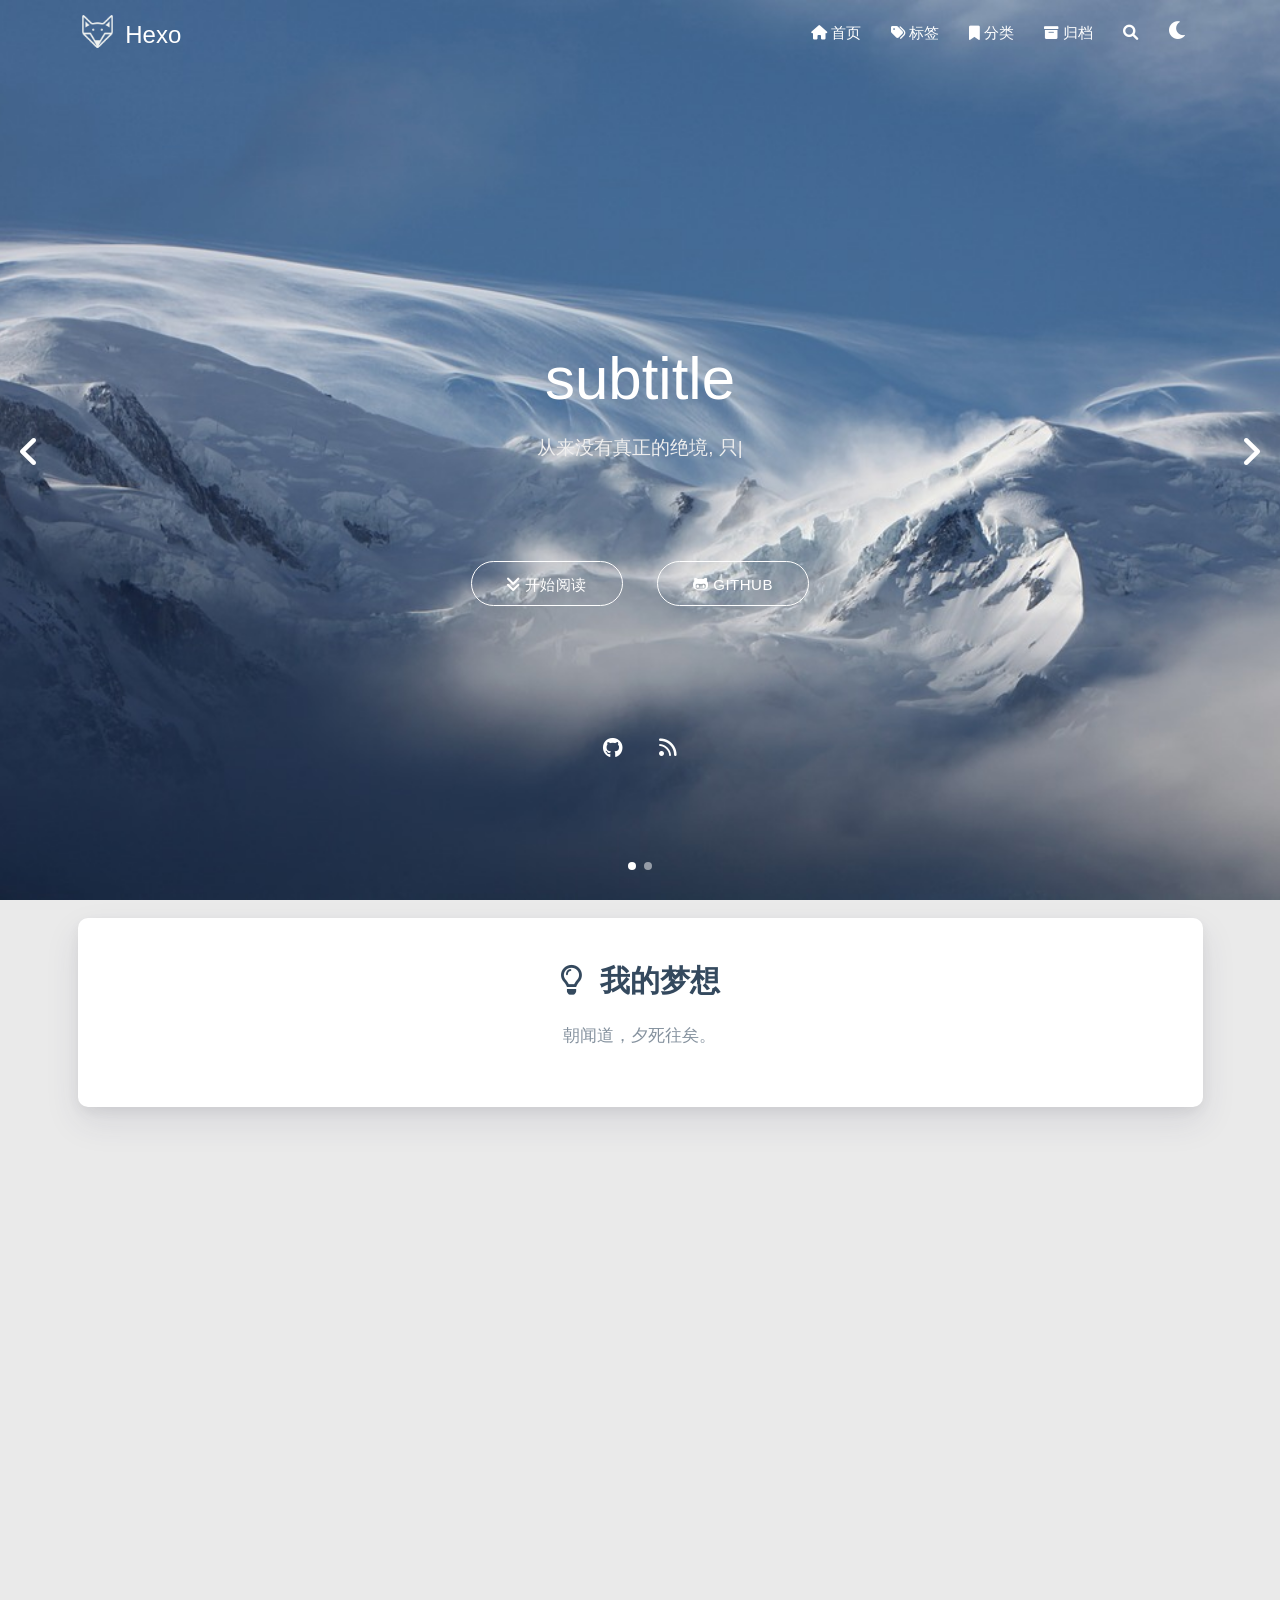
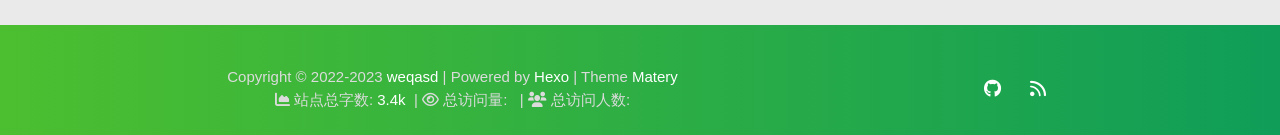
==== index.html @ 819553d3 "Site updated: 2023-02-03 11:01:14" ====
<!DOCTYPE HTML>
<html lang="zh-CN">


<head>
    <meta charset="utf-8">
    <meta name="keywords" content="Hexo">
    <meta name="description" content="Hexo">
    <meta http-equiv="X-UA-Compatible" content="IE=edge">
    <meta name="viewport" content="width=device-width, initial-scale=1.0, user-scalable=no">
    <meta name="renderer" content="webkit|ie-stand|ie-comp">
    <meta name="mobile-web-app-capable" content="yes">
    <meta name="format-detection" content="telephone=no">
    <meta name="apple-mobile-web-app-capable" content="yes">
    <meta name="apple-mobile-web-app-status-bar-style" content="black-translucent">
    <meta name="referrer" content="no-referrer-when-downgrade">
    <!-- Global site tag (gtag.js) - Google Analytics -->


    <title>Hexo</title>
    <link rel="icon" type="image/png" href="/favicon.png">
    


    <!-- index cover -->
    <!-- <link rel="stylesheet preload" type="text/css" href="/css/indexcover.css"> -->
    <style>
        .carousel-control {
            width: 45px;
            height: 45px;
            line-height: 55px;
            border-radius: 45px;
            background: transparent;
            cursor: pointer;
            z-index: 100;
        }
        
        #prev-cover {
            position: absolute;
            top: 48%;
            left: 8px;
        }
        
        #next-cover {
            position: absolute;
            top: 48%;
            right: 8px;;
        }
        
        #prev-cover i {
            margin-right: 3px;
        }
        
        #next-cover i {
            margin-left: 3px;
        }
        
        .carousel-control:hover {
            background-color: rgba(0, 0, 0, .4);
        }
        
        .carousel-control i {
            color: #fff;
            font-size: 2.4rem;
        }
    </style>



<link rel="stylesheet" type="text/css" href="/libs/awesome/css/all.min.css">
<link rel="stylesheet" type="text/css" href="/libs/materialize/materialize.min.css">
<link rel="stylesheet" type="text/css" href="/libs/aos/aos.css">
<link rel="stylesheet" type="text/css" href="/libs/animate/animate.min.css">
<link rel="stylesheet" type="text/css" href="/libs/lightGallery/css/lightgallery.min.css">
<link rel="stylesheet" type="text/css" href="/css/matery.css">
<link rel="stylesheet" type="text/css" href="/css/my.css">
<link rel="stylesheet" type="text/css" href="/css/dark.css" media="none" onload="if(media!='all')media='all'">




    <link rel="stylesheet" href="/libs/tocbot/tocbot.css">
    <link rel="stylesheet" href="/css/post.css">






    <script src="/libs/jquery/jquery-3.6.0.min.js"></script>

<meta name="generator" content="Hexo 6.3.0"></head>


<body>
    <header class="navbar-fixed">
    <nav id="headNav" class="bg-color nav-transparent">
        <div id="navContainer" class="nav-wrapper container">
            <div class="brand-logo">
                <a href="/" class="waves-effect waves-light">
                    
                    <img src="/medias/logo.png" class="logo-img" alt="LOGO">
                    
                    <span class="logo-span">Hexo</span>
                </a>
            </div>
            

<a href="#" data-target="mobile-nav" class="sidenav-trigger button-collapse"><i class="fas fa-bars"></i></a>
<ul class="right nav-menu">
  
  <li class="hide-on-med-and-down nav-item">
    
    <a href="/" class="waves-effect waves-light">
      
      <i class="fas fa-home" style="zoom: 0.6;"></i>
      
      <span>首页</span>
    </a>
    
  </li>
  
  <li class="hide-on-med-and-down nav-item">
    
    <a href="/tags" class="waves-effect waves-light">
      
      <i class="fas fa-tags" style="zoom: 0.6;"></i>
      
      <span>标签</span>
    </a>
    
  </li>
  
  <li class="hide-on-med-and-down nav-item">
    
    <a href="/categories" class="waves-effect waves-light">
      
      <i class="fas fa-bookmark" style="zoom: 0.6;"></i>
      
      <span>分类</span>
    </a>
    
  </li>
  
  <li class="hide-on-med-and-down nav-item">
    
    <a href="/archives" class="waves-effect waves-light">
      
      <i class="fas fa-archive" style="zoom: 0.6;"></i>
      
      <span>归档</span>
    </a>
    
  </li>
  
  <li>
    <a href="#searchModal" class="modal-trigger waves-effect waves-light">
      <i id="searchIcon" class="fas fa-search" title="搜索" style="zoom: 0.85;"></i>
    </a>
  </li>
  <li>
    <a href="javascript:;" class="waves-effect waves-light" onclick="switchNightMode()" title="深色/浅色模式" >
      <i id="sum-moon-icon" class="fas fa-sun" style="zoom: 0.85;"></i>
    </a>
  </li>
</ul>


<div id="mobile-nav" class="side-nav sidenav">

    <div class="mobile-head bg-color">
        
        <img src="/medias/logo.png" class="logo-img circle responsive-img">
        
        <div class="logo-name">Hexo</div>
        <div class="logo-desc">
            
            Never really desperate, only the lost of the soul.
            
        </div>
    </div>

    <ul class="menu-list mobile-menu-list">
        
        <li class="m-nav-item">
	  
		<a href="/" class="waves-effect waves-light">
			
			    <i class="fa-fw fas fa-home"></i>
			
			首页
		</a>
          
        </li>
        
        <li class="m-nav-item">
	  
		<a href="/tags" class="waves-effect waves-light">
			
			    <i class="fa-fw fas fa-tags"></i>
			
			标签
		</a>
          
        </li>
        
        <li class="m-nav-item">
	  
		<a href="/categories" class="waves-effect waves-light">
			
			    <i class="fa-fw fas fa-bookmark"></i>
			
			分类
		</a>
          
        </li>
        
        <li class="m-nav-item">
	  
		<a href="/archives" class="waves-effect waves-light">
			
			    <i class="fa-fw fas fa-archive"></i>
			
			归档
		</a>
          
        </li>
        
        
        <li><div class="divider"></div></li>
        <li>
            <a href="https://github.com/blinkfox/hexo-theme-matery" class="waves-effect waves-light" target="_blank">
                <i class="fab fa-github-square fa-fw"></i>Fork Me
            </a>
        </li>
        
    </ul>
</div>


        </div>

        
            <style>
    .nav-transparent .github-corner {
        display: none !important;
    }

    .github-corner {
        position: absolute;
        z-index: 10;
        top: 0;
        right: 0;
        border: 0;
        transform: scale(1.1);
    }

    .github-corner svg {
        color: #0f9d58;
        fill: #fff;
        height: 64px;
        width: 64px;
    }

    .github-corner:hover .octo-arm {
        animation: a 0.56s ease-in-out;
    }

    .github-corner .octo-arm {
        animation: none;
    }

    @keyframes a {
        0%,
        to {
            transform: rotate(0);
        }
        20%,
        60% {
            transform: rotate(-25deg);
        }
        40%,
        80% {
            transform: rotate(10deg);
        }
    }
</style>

<a href="https://github.com/blinkfox/hexo-theme-matery" class="github-corner tooltipped hide-on-med-and-down" target="_blank"
   data-tooltip="Fork Me" data-position="left" data-delay="50">
    <svg viewBox="0 0 250 250" aria-hidden="true">
        <path d="M0,0 L115,115 L130,115 L142,142 L250,250 L250,0 Z"></path>
        <path d="M128.3,109.0 C113.8,99.7 119.0,89.6 119.0,89.6 C122.0,82.7 120.5,78.6 120.5,78.6 C119.2,72.0 123.4,76.3 123.4,76.3 C127.3,80.9 125.5,87.3 125.5,87.3 C122.9,97.6 130.6,101.9 134.4,103.2"
              fill="currentColor" style="transform-origin: 130px 106px;" class="octo-arm"></path>
        <path d="M115.0,115.0 C114.9,115.1 118.7,116.5 119.8,115.4 L133.7,101.6 C136.9,99.2 139.9,98.4 142.2,98.6 C133.8,88.0 127.5,74.4 143.8,58.0 C148.5,53.4 154.0,51.2 159.7,51.0 C160.3,49.4 163.2,43.6 171.4,40.1 C171.4,40.1 176.1,42.5 178.8,56.2 C183.1,58.6 187.2,61.8 190.9,65.4 C194.5,69.0 197.7,73.2 200.1,77.6 C213.8,80.2 216.3,84.9 216.3,84.9 C212.7,93.1 206.9,96.0 205.4,96.6 C205.1,102.4 203.0,107.8 198.3,112.5 C181.9,128.9 168.3,122.5 157.7,114.1 C157.9,116.9 156.7,120.9 152.7,124.9 L141.0,136.5 C139.8,137.7 141.6,141.9 141.8,141.8 Z"
              fill="currentColor" class="octo-body"></path>
    </svg>
</a>
        
    </nav>

</header>

    


<div class="carousel carousel-slider center index-cover" data-indicators="true" style="margin-top: -64px;">
    
        <div id="prev-cover" class="left waves-effect carousel-control">
            <i class="icon fa fa-angle-left"></i>
        </div>
        <div id="next-cover" class="right waves-effect carousel-control">
            <i class="icon fa fa-angle-right"></i>
        </div>
    

    <div class="carousel-item  white-text bg-cover about-cover">
        <div class="container">
            <div class="row">
    <div class="col s10 offset-s1 m8 offset-m2 l8 offset-l2">
        <div class="brand">
            <div class="title center-align">
                
                    subtitle
                
            </div>

            <div class="description center-align">
                
                <span id="subtitle"></span>
                <script src="/libs/typed/typed.js"></script>
                <script>
                    var typed = new Typed("#subtitle", {
                        strings: [ 
                            
                                "从来没有真正的绝境, 只有心灵的迷途",
                            
                                "Never really desperate, only the lost of the soul",
                            
                        ],
                        startDelay: 300,
                        typeSpeed: 100,
                        loop: true,
                        backSpeed: 50,
                        showCursor: true
                    });
                </script>
                
            </div>
        </div>
    </div>
</div>


<script>
    // 每天切换 banner 图.  Switch banner image every day.
    var bannerUrl = "/medias/banner/" + new Date().getDay() + '.jpg';
    $('.bg-cover').css('background-image', 'url(' + bannerUrl + ')');
</script>



            <div class="cover-btns">
                <a href="#indexCard" class="waves-effect waves-light btn">
                    <i class="fa fa-angle-double-down"></i>开始阅读
                </a>

                
                    <a href="https://github.com/weqasds" class="waves-effect waves-light btn" target="_blank">
                        <i class="fab fa-github-alt"></i>Github
                    </a>
                
            </div>
            <div class="cover-social-link">
    <a href="https://github.com/weqasds" class="tooltipped" target="_blank" data-tooltip="访问我的GitHub" data-position="top" data-delay="50">
        <i class="fab fa-github"></i>
    </a>















    <a href="/atom.xml" class="tooltipped" target="_blank" data-tooltip="RSS 订阅" data-position="top" data-delay="50">
        <i class="fas fa-rss"></i>
    </a>

</div>
        </div>
    </div>

    
        

        
            
            <div class="carousel-item amber white-text carousel-post bg-cover"
                 style="background-image: url('/medias/featureimages/22.jpg');">
                <div class="container">
                    <div class="row">
                        <div class="col s10 offset-s1">
                            <div class="title center-align">GcResource解析与自定义</div>
                            <div class="description center-align">
                                
                                    对某动漫游戏的资源文件分析
                                
                            </div>
                            <div class="cover-btns">
                                <a href="/2023/02/01/GcResource%E8%A7%A3%E6%9E%90%E4%B8%8E%E8%87%AA%E5%AE%9A%E4%B9%89/" class="waves-effect waves-light btn"
                                   target="_blank">
                                    <i class="icon fa fa-eye fa-fw"></i>阅读更多
                                </a>
                            </div>
                        </div>
                    </div>
                </div>
            </div>
        
    
</div>

<script>
    $(function () {
        let coverSlider = $('.carousel');

        //用户触摸轮播自动 restartPlay 是否生效
        let initUserPressedOrDraggedActive = false

        //用户触摸轮播自动 restartPlay
        function initUserPressedOrDragged(instance) {
            setInterval(() => {
                if (instance.pressed || instance.dragged) {
                    // console.log('initUserPressedOrDragged: ',instance.pressed,instance.dragged)
                    restartPlay()
                }
            }, 1000)
        }

        coverSlider.carousel({
            duration: Number('120'),
            fullWidth: true,
            indicators: 'true' === 'true',
            onCycleTo() {
                if (!initUserPressedOrDraggedActive) {
                    // console.log('initUserPressedOrDraggedActive')
                    initUserPressedOrDragged(this)
                    initUserPressedOrDraggedActive = true
                }
            },
        })

        let carouselIntervalId;
        
        // Loop to call the next cover article picture.
        let autoCarousel = function () {
            carouselIntervalId = setInterval(function () {
                coverSlider.carousel('next');
            }, 5000);
        };
        autoCarousel();
        

        function restartPlay() {
            
            clearInterval(carouselIntervalId);
            autoCarousel();
            
        };

        
        // prev and next cover post.
        $('#prev-cover').click(function () {
            coverSlider.carousel('prev');
            restartPlay();
        });
        $('#next-cover').click(function () {
            coverSlider.carousel('next');
            restartPlay();
        });
        
    });
</script>



<main class="content">

    
    <div id="indexCard" class="index-card">
        <div class="container ">
            <div class="card">
                <div class="card-content">
                    
                        <div class="dream">
    
    <div class="title center-align">
        <i class="far fa-lightbulb"></i>&nbsp;&nbsp;我的梦想
    </div>
    
    <div class="row">
        <div class="col l8 offset-l2 m10 offset-m1 s10 offset-s1 center-align text">
            朝闻道，夕死往矣。
        </div>
    </div>
</div>

                    

                    

                    

                    
                    <div id="recommend-sections" class="recommend">
                        



                    </div>
                    
                </div>
            </div>
        </div>
    </div>
    

    

    <!-- 所有文章卡片 -->
    <article id="articles" class="container articles">
        <div class="row article-row">
            
             <!-- 隐藏某个文章 -->
            <div class="article col s12 m6 l4" data-aos="zoom-in">
                <div class="card">
                    <a href="/2023/02/01/hello-world/">
                        <div class="card-image">
                            
                            
                            <img src="/medias/featureimages/12.jpg" class="responsive-img" alt="Hello World">
                            
                            <span class="card-title">Hello World</span>
                        </div>
                    </a>

                    <div class="card-content article-content">
                        <div class="summary block-with-text">
                            
                                Welcome to Hexo! This is your very first post. Check documentation for more info. If you get any problems when using Hex
                            
                        </div>
                        <div class="publish-info">
                            <span class="publish-date">
                                <i class="far fa-clock fa-fw icon-date"></i>2023-02-01
                            </span>
                            <span class="publish-author">
                                
                                <i class="fas fa-user fa-fw"></i>
                                weqasd
                                
                            </span>
                        </div>
                    </div>

                    
                </div>
            </div>
              <!-- 隐藏某个文章 -->
            
             <!-- 隐藏某个文章 -->
            <div class="article col s12 m6 l4" data-aos="zoom-in">
                <div class="card">
                    <a href="/2023/02/01/GcResource%E8%A7%A3%E6%9E%90%E4%B8%8E%E8%87%AA%E5%AE%9A%E4%B9%89/">
                        <div class="card-image">
                            
                            
                            <img src="/medias/featureimages/22.jpg" class="responsive-img" alt="GcResource解析与自定义">
                            
                            <span class="card-title">GcResource解析与自定义</span>
                        </div>
                    </a>

                    <div class="card-content article-content">
                        <div class="summary block-with-text">
                            
                                对某动漫游戏的资源文件分析
                            
                        </div>
                        <div class="publish-info">
                            <span class="publish-date">
                                <i class="far fa-clock fa-fw icon-date"></i>2023-02-01
                            </span>
                            <span class="publish-author">
                                
                                <i class="fas fa-bookmark fa-fw icon-category"></i>
                                
                                <a href="/categories/GrassCutter/" class="post-category">
                                    GrassCutter
                                </a>
                                
                                
                            </span>
                        </div>
                    </div>

                    
                    <div class="card-action article-tags">
                        
                        <a href="/tags/Grasscutter/">
                            <span class="chip bg-color">Grasscutter</span>
                        </a>
                        
                        <a href="/tags/Resource/">
                            <span class="chip bg-color">Resource</span>
                        </a>
                        
                    </div>
                    
                </div>
            </div>
              <!-- 隐藏某个文章 -->
            
        </div>
    </article>

</main>




    <footer class="page-footer bg-color">
    
        <link rel="stylesheet" href="/libs/aplayer/APlayer.min.css">
<style>
    .aplayer .aplayer-lrc p {
        
        display: none;
        
        font-size: 12px;
        font-weight: 700;
        line-height: 16px !important;
    }

    .aplayer .aplayer-lrc p.aplayer-lrc-current {
        
        display: none;
        
        font-size: 15px;
        color: #42b983;
    }

    
    .aplayer.aplayer-fixed.aplayer-narrow .aplayer-body {
        left: -66px !important;
    }

    .aplayer.aplayer-fixed.aplayer-narrow .aplayer-body:hover {
        left: 0px !important;
    }

    
</style>
<div class="">
    
    <div class="row">
        <meting-js class="col l8 offset-l2 m10 offset-m1 s12"
                   server="netease"
                   type="playlist"
                   id="503838841"
                   fixed='true'
                   autoplay='false'
                   theme='#42b983'
                   loop='all'
                   order='random'
                   preload='auto'
                   volume='0.7'
                   list-folded='true'
        >
        </meting-js>
    </div>
</div>

<script src="/libs/aplayer/APlayer.min.js"></script>
<script src="/libs/aplayer/Meting.min.js"></script>

    

    <div class="container row center-align"
         style="margin-bottom: 0px !important;">
        <div class="col s12 m8 l8 copy-right">
            Copyright&nbsp;&copy;
            
                <span id="year">2022-2023</span>
            
            <a href="/about" target="_blank">weqasd</a>
            |&nbsp;Powered by&nbsp;<a href="https://hexo.io/" target="_blank">Hexo</a>
            |&nbsp;Theme&nbsp;<a href="https://github.com/blinkfox/hexo-theme-matery" target="_blank">Matery</a>
            
            <br>
            
                &nbsp;<i class="fas fa-chart-area"></i>&nbsp;站点总字数:&nbsp;<span
                        class="white-color">3.4k</span>
            
            
            
                
            
            
                <span id="busuanzi_container_site_pv">
                &nbsp;|&nbsp;<i class="far fa-eye"></i>&nbsp;总访问量:&nbsp;
                    <span id="busuanzi_value_site_pv" class="white-color"></span>
            </span>
            
            
                <span id="busuanzi_container_site_uv">
                &nbsp;|&nbsp;<i class="fas fa-users"></i>&nbsp;总访问人数:&nbsp;
                    <span id="busuanzi_value_site_uv" class="white-color"></span>
            </span>
            
            <br>

            <!-- 运行天数提醒. -->
            
            <br>
            
        </div>
        <div class="col s12 m4 l4 social-link social-statis">
    <a href="https://github.com/weqasds" class="tooltipped" target="_blank" data-tooltip="访问我的GitHub" data-position="top" data-delay="50">
        <i class="fab fa-github"></i>
    </a>















    <a href="/atom.xml" class="tooltipped" target="_blank" data-tooltip="RSS 订阅" data-position="top" data-delay="50">
        <i class="fas fa-rss"></i>
    </a>

</div>
    </div>
</footer>

<div class="progress-bar"></div>


    <!-- 搜索遮罩框 -->
<div id="searchModal" class="modal">
    <div class="modal-content">
        <div class="search-header">
            <span class="title"><i class="fas fa-search"></i>&nbsp;&nbsp;搜索</span>
            <input type="search" id="searchInput" name="s" placeholder="请输入搜索的关键字"
                   class="search-input">
        </div>
        <div id="searchResult"></div>
    </div>
</div>

<script type="text/javascript">
$(function () {
    var searchFunc = function (path, search_id, content_id) {
        'use strict';
        $.ajax({
            url: path,
            dataType: "xml",
            success: function (xmlResponse) {
                // get the contents from search data
                var datas = $("entry", xmlResponse).map(function () {
                    return {
                        title: $("title", this).text(),
                        content: $("content", this).text(),
                        url: $("url", this).text()
                    };
                }).get();
                var $input = document.getElementById(search_id);
                var $resultContent = document.getElementById(content_id);
                $input.addEventListener('input', function () {
                    var str = '<ul class=\"search-result-list\">';
                    var keywords = this.value.trim().toLowerCase().split(/[\s\-]+/);
                    $resultContent.innerHTML = "";
                    if (this.value.trim().length <= 0) {
                        return;
                    }
                    // perform local searching
                    datas.forEach(function (data) {
                        var isMatch = true;
                        var data_title = data.title.trim().toLowerCase();
                        var data_content = data.content.trim().replace(/<[^>]+>/g, "").toLowerCase();
                        var data_url = data.url;
                        data_url = data_url.indexOf('/') === 0 ? data.url : '/' + data_url;
                        var index_title = -1;
                        var index_content = -1;
                        var first_occur = -1;
                        // only match artiles with not empty titles and contents
                        if (data_title !== '' && data_content !== '') {
                            keywords.forEach(function (keyword, i) {
                                index_title = data_title.indexOf(keyword);
                                index_content = data_content.indexOf(keyword);
                                if (index_title < 0 && index_content < 0) {
                                    isMatch = false;
                                } else {
                                    if (index_content < 0) {
                                        index_content = 0;
                                    }
                                    if (i === 0) {
                                        first_occur = index_content;
                                    }
                                }
                            });
                        }
                        // show search results
                        if (isMatch) {
                            str += "<li><a href='" + data_url + "' class='search-result-title'>" + data_title + "</a>";
                            var content = data.content.trim().replace(/<[^>]+>/g, "");
                            if (first_occur >= 0) {
                                // cut out 100 characters
                                var start = first_occur - 20;
                                var end = first_occur + 80;
                                if (start < 0) {
                                    start = 0;
                                }
                                if (start === 0) {
                                    end = 100;
                                }
                                if (end > content.length) {
                                    end = content.length;
                                }
                                var match_content = content.substr(start, end);
                                // highlight all keywords
                                keywords.forEach(function (keyword) {
                                    var regS = new RegExp(keyword, "gi");
                                    match_content = match_content.replace(regS, "<em class=\"search-keyword\">" + keyword + "</em>");
                                });

                                str += "<p class=\"search-result\">" + match_content + "...</p>"
                            }
                            str += "</li>";
                        }
                    });
                    str += "</ul>";
                    $resultContent.innerHTML = str;
                });
            }
        });
    };

    searchFunc('/search.xml', 'searchInput', 'searchResult');
});
</script>

    <!-- 白天和黑夜主题 -->
<div class="stars-con">
    <div id="stars"></div>
    <div id="stars2"></div>
    <div id="stars3"></div>  
</div>

<script>
    function switchNightMode() {
        $('<div class="Cuteen_DarkSky"><div class="Cuteen_DarkPlanet"></div></div>').appendTo($('body')),
        setTimeout(function () {
            $('body').hasClass('DarkMode') 
            ? ($('body').removeClass('DarkMode'), localStorage.setItem('isDark', '0'), $('#sum-moon-icon').removeClass("fa-sun").addClass('fa-moon')) 
            : ($('body').addClass('DarkMode'), localStorage.setItem('isDark', '1'), $('#sum-moon-icon').addClass("fa-sun").removeClass('fa-moon')),
            
            setTimeout(function () {
            $('.Cuteen_DarkSky').fadeOut(1e3, function () {
                $(this).remove()
            })
            }, 2e3)
        })
    }
</script>

    <!-- 回到顶部按钮 -->
<div id="backTop" class="top-scroll">
    <a class="btn-floating btn-large waves-effect waves-light" href="#!">
        <i class="fas fa-arrow-up"></i>
    </a>
</div>


    <script src="/libs/materialize/materialize.min.js"></script>
    <script src="/libs/masonry/masonry.pkgd.min.js"></script>
    <script src="/libs/aos/aos.js"></script>
    <script src="/libs/scrollprogress/scrollProgress.min.js"></script>
    <script src="/libs/lightGallery/js/lightgallery-all.min.js"></script>
    <script src="/js/matery.js"></script>

    

    
    
    

    <!-- 雪花特效 -->
    

    <!-- 鼠标星星特效 -->
    

     
        <script src="https://ssl.captcha.qq.com/TCaptcha.js"></script>
        <script src="/libs/others/TencentCaptcha.js"></script>
        <button id="TencentCaptcha" data-appid="xxxxxxxxxx" data-cbfn="callback" type="button" hidden></button>
    

    <!-- Baidu Analytics -->

    <!-- Baidu Push -->

<script>
    (function () {
        var bp = document.createElement('script');
        var curProtocol = window.location.protocol.split(':')[0];
        if (curProtocol === 'https') {
            bp.src = 'https://zz.bdstatic.com/linksubmit/push.js';
        } else {
            bp.src = 'http://push.zhanzhang.baidu.com/push.js';
        }
        var s = document.getElementsByTagName("script")[0];
        s.parentNode.insertBefore(bp, s);
    })();
</script>

    
    <script src="/libs/others/clicklove.js" async="async"></script>
    
    
    <script async src="/libs/others/busuanzi.pure.mini.js"></script>
    

    

    

    <!--腾讯兔小巢-->
    
    

    

    

    
    <script src="/libs/instantpage/instantpage.js" type="module"></script>
    

</body>

</html>
---- css/indexcover.css ----
.carousel-control {
    width: 45px;
    height: 45px;
    line-height: 55px;
    border-radius: 45px;
    background: transparent;
    cursor: pointer;
    z-index: 100;
}

#prev-cover {
    position: absolute;
    top: 48%;
    left: 8px;
}

#next-cover {
    position: absolute;
    top: 48%;
    right: 8px;;
}

#prev-cover i {
    margin-right: 3px;
}

#next-cover i {
    margin-left: 3px;
}

.carousel-control:hover {
    background-color: rgba(0, 0, 0, .4);
}

.carousel-control i {
    color: #fff;
    font-size: 2.4rem;
}
---- libs/lightGallery/css/lightgallery.min.css ----
@font-face{font-family:lg;src:url(../fonts/lg.ttf?22t19m) format("truetype"),url(../fonts/lg.woff?22t19m) format("woff"),url(../fonts/lg.svg?22t19m#lg) format("svg");font-weight:400;font-style:normal;font-display:block}.lg-icon{font-family:lg!important;speak:never;font-style:normal;font-weight:400;font-variant:normal;text-transform:none;line-height:1;-webkit-font-smoothing:antialiased;-moz-osx-font-smoothing:grayscale}.lg-actions .lg-next,.lg-actions .lg-prev{background-color:rgba(0,0,0,.45);border-radius:2px;color:#999;cursor:pointer;display:block;font-size:22px;margin-top:-10px;padding:8px 10px 9px;position:absolute;top:50%;z-index:1080;border:none;outline:0}.lg-actions .lg-next.disabled,.lg-actions .lg-prev.disabled{pointer-events:none;opacity:.5}.lg-actions .lg-next:hover,.lg-actions .lg-prev:hover{color:#FFF}.lg-actions .lg-next{right:20px}.lg-actions .lg-next:before{content:"\e095"}.lg-actions .lg-prev{left:20px}.lg-actions .lg-prev:after{content:"\e094"}@-webkit-keyframes lg-right-end{0%,100%{left:0}50%{left:-30px}}@-moz-keyframes lg-right-end{0%,100%{left:0}50%{left:-30px}}@-ms-keyframes lg-right-end{0%,100%{left:0}50%{left:-30px}}@keyframes lg-right-end{0%,100%{left:0}50%{left:-30px}}@-webkit-keyframes lg-left-end{0%,100%{left:0}50%{left:30px}}@-moz-keyframes lg-left-end{0%,100%{left:0}50%{left:30px}}@-ms-keyframes lg-left-end{0%,100%{left:0}50%{left:30px}}@keyframes lg-left-end{0%,100%{left:0}50%{left:30px}}.lg-outer.lg-right-end .lg-object{-webkit-animation:lg-right-end .3s;-o-animation:lg-right-end .3s;animation:lg-right-end .3s;position:relative}.lg-outer.lg-left-end .lg-object{-webkit-animation:lg-left-end .3s;-o-animation:lg-left-end .3s;animation:lg-left-end .3s;position:relative}.lg-toolbar{z-index:1082;left:0;position:absolute;top:0;width:100%;background-color:rgba(0,0,0,.45)}.lg-toolbar .lg-icon{color:#999;cursor:pointer;float:right;font-size:24px;height:47px;line-height:27px;padding:10px 0;text-align:center;width:50px;text-decoration:none!important;outline:0;background:0 0;border:none;box-shadow:none;-webkit-transition:color .2s linear;-o-transition:color .2s linear;transition:color .2s linear}.lg-toolbar .lg-icon:hover{color:#FFF}.lg-toolbar .lg-close:after{content:"\e070"}.lg-toolbar .lg-download:after{content:"\e0f2"}.lg-sub-html{background-color:rgba(0,0,0,.45);bottom:0;color:#EEE;font-size:16px;left:0;padding:10px 40px;position:fixed;right:0;text-align:center;z-index:1080}.lg-sub-html h4{margin:0;font-size:13px;font-weight:700}.lg-sub-html p{font-size:12px;margin:5px 0 0}#lg-counter{color:#999;display:inline-block;font-size:16px;padding-left:20px;padding-top:12px;vertical-align:middle}.lg-next,.lg-prev,.lg-toolbar{opacity:1;-webkit-transition:-webkit-transform .35s cubic-bezier(0,0,.25,1) 0s,opacity .35s cubic-bezier(0,0,.25,1) 0s,color .2s linear;-moz-transition:-moz-transform .35s cubic-bezier(0,0,.25,1) 0s,opacity .35s cubic-bezier(0,0,.25,1) 0s,color .2s linear;-o-transition:-o-transform .35s cubic-bezier(0,0,.25,1) 0s,opacity .35s cubic-bezier(0,0,.25,1) 0s,color .2s linear;transition:transform .35s cubic-bezier(0,0,.25,1) 0s,opacity .35s cubic-bezier(0,0,.25,1) 0s,color .2s linear}.lg-hide-items .lg-prev{opacity:0;-webkit-transform:translate3d(-10px,0,0);transform:translate3d(-10px,0,0)}.lg-hide-items .lg-next{opacity:0;-webkit-transform:translate3d(10px,0,0);transform:translate3d(10px,0,0)}.lg-hide-items .lg-toolbar{opacity:0;-webkit-transform:translate3d(0,-10px,0);transform:translate3d(0,-10px,0)}body:not(.lg-from-hash) .lg-outer.lg-start-zoom .lg-object{-webkit-transform:scale3d(.5,.5,.5);transform:scale3d(.5,.5,.5);opacity:0;-webkit-transition:-webkit-transform 250ms cubic-bezier(0,0,.25,1) 0s,opacity 250ms cubic-bezier(0,0,.25,1)!important;-moz-transition:-moz-transform 250ms cubic-bezier(0,0,.25,1) 0s,opacity 250ms cubic-bezier(0,0,.25,1)!important;-o-transition:-o-transform 250ms cubic-bezier(0,0,.25,1) 0s,opacity 250ms cubic-bezier(0,0,.25,1)!important;transition:transform 250ms cubic-bezier(0,0,.25,1) 0s,opacity 250ms cubic-bezier(0,0,.25,1)!important;-webkit-transform-origin:50% 50%;-moz-transform-origin:50% 50%;-ms-transform-origin:50% 50%;transform-origin:50% 50%}body:not(.lg-from-hash) .lg-outer.lg-start-zoom .lg-item.lg-complete .lg-object{-webkit-transform:scale3d(1,1,1);transform:scale3d(1,1,1);opacity:1}.lg-outer .lg-thumb-outer{background-color:#0D0A0A;bottom:0;position:absolute;width:100%;z-index:1080;max-height:350px;-webkit-transform:translate3d(0,100%,0);transform:translate3d(0,100%,0);-webkit-transition:-webkit-transform .25s cubic-bezier(0,0,.25,1) 0s;-moz-transition:-moz-transform .25s cubic-bezier(0,0,.25,1) 0s;-o-transition:-o-transform .25s cubic-bezier(0,0,.25,1) 0s;transition:transform .25s cubic-bezier(0,0,.25,1) 0s}.lg-outer .lg-thumb-outer.lg-grab .lg-thumb-item{cursor:-webkit-grab;cursor:-moz-grab;cursor:-o-grab;cursor:-ms-grab;cursor:grab}.lg-outer .lg-thumb-outer.lg-grabbing .lg-thumb-item{cursor:move;cursor:-webkit-grabbing;cursor:-moz-grabbing;cursor:-o-grabbing;cursor:-ms-grabbing;cursor:grabbing}.lg-outer .lg-thumb-outer.lg-dragging .lg-thumb{-webkit-transition-duration:0s!important;transition-duration:0s!important}.lg-outer.lg-thumb-open .lg-thumb-outer{-webkit-transform:translate3d(0,0,0);transform:translate3d(0,0,0)}.lg-outer .lg-thumb{padding:10px 0;height:100%;margin-bottom:-5px}.lg-outer .lg-thumb-item{cursor:pointer;float:left;overflow:hidden;height:100%;border:2px solid #FFF;border-radius:4px;margin-bottom:5px}@media (min-width:1025px){.lg-outer .lg-thumb-item{-webkit-transition:border-color .25s ease;-o-transition:border-color .25s ease;transition:border-color .25s ease}}.lg-outer .lg-thumb-item.active,.lg-outer .lg-thumb-item:hover{border-color:#a90707}.lg-outer .lg-thumb-item img{width:100%;height:100%;object-fit:cover}.lg-outer.lg-has-thumb .lg-item{padding-bottom:120px}.lg-outer.lg-can-toggle .lg-item{padding-bottom:0}.lg-outer.lg-pull-caption-up .lg-sub-html{-webkit-transition:bottom .25s ease;-o-transition:bottom .25s ease;transition:bottom .25s ease}.lg-outer.lg-pull-caption-up.lg-thumb-open .lg-sub-html{bottom:100px}.lg-outer .lg-toogle-thumb{background-color:#0D0A0A;border-radius:2px 2px 0 0;color:#999;cursor:pointer;font-size:24px;height:39px;line-height:27px;padding:5px 0;position:absolute;right:20px;text-align:center;top:-39px;width:50px;outline:0;border:none}.lg-outer .lg-toogle-thumb:after{content:"\e1ff"}.lg-outer .lg-toogle-thumb:hover{color:#FFF}.lg-outer .lg-video-cont{display:inline-block;vertical-align:middle;max-width:1140px;max-height:100%;width:100%;padding:0 5px}.lg-outer .lg-video{width:100%;height:0;padding-bottom:56.25%;overflow:hidden;position:relative}.lg-outer .lg-video .lg-object{display:inline-block;position:absolute;top:0;left:0;width:100%!important;height:100%!important}.lg-outer .lg-video .lg-video-play{width:84px;height:59px;position:absolute;left:50%;top:50%;margin-left:-42px;margin-top:-30px;z-index:1080;cursor:pointer}.lg-outer .lg-has-iframe .lg-video{-webkit-overflow-scrolling:touch;overflow:auto}.lg-outer .lg-has-vimeo .lg-video-play{background:url(../img/vimeo-play.png) no-repeat}.lg-outer .lg-has-vimeo:hover .lg-video-play{background:url(../img/vimeo-play.png) 0 -58px no-repeat}.lg-outer .lg-has-html5 .lg-video-play{background:url(../img/video-play.png) no-repeat;height:64px;margin-left:-32px;margin-top:-32px;width:64px;opacity:.8}.lg-outer .lg-has-html5:hover .lg-video-play{opacity:1}.lg-outer .lg-has-youtube .lg-video-play{background:url(../img/youtube-play.png) no-repeat}.lg-outer .lg-has-youtube:hover .lg-video-play{background:url(../img/youtube-play.png) 0 -60px no-repeat}.lg-outer .lg-video-object{width:100%!important;height:100%!important;position:absolute;top:0;left:0}.lg-outer .lg-has-video .lg-video-object{visibility:hidden}.lg-outer .lg-has-video.lg-video-playing .lg-object,.lg-outer .lg-has-video.lg-video-playing .lg-video-play{display:none}.lg-outer .lg-has-video.lg-video-playing .lg-video-object{visibility:visible}.lg-progress-bar{background-color:#333;height:5px;left:0;position:absolute;top:0;width:100%;z-index:1083;opacity:0;-webkit-transition:opacity 80ms ease 0s;-moz-transition:opacity 80ms ease 0s;-o-transition:opacity 80ms ease 0s;transition:opacity 80ms ease 0s}.lg-progress-bar .lg-progress{background-color:#a90707;height:5px;width:0}.lg-progress-bar.lg-start .lg-progress{width:100%}.lg-show-autoplay .lg-progress-bar{opacity:1}.lg-autoplay-button:after{content:"\e01d"}.lg-show-autoplay .lg-autoplay-button:after{content:"\e01a"}.lg-outer.lg-css3.lg-zoom-dragging .lg-item.lg-complete.lg-zoomable .lg-image,.lg-outer.lg-css3.lg-zoom-dragging .lg-item.lg-complete.lg-zoomable .lg-img-wrap{-webkit-transition-duration:0s;transition-duration:0s}.lg-outer.lg-use-transition-for-zoom .lg-item.lg-complete.lg-zoomable .lg-img-wrap{-webkit-transition:-webkit-transform .3s cubic-bezier(0,0,.25,1) 0s;-moz-transition:-moz-transform .3s cubic-bezier(0,0,.25,1) 0s;-o-transition:-o-transform .3s cubic-bezier(0,0,.25,1) 0s;transition:transform .3s cubic-bezier(0,0,.25,1) 0s}.lg-outer.lg-use-left-for-zoom .lg-item.lg-complete.lg-zoomable .lg-img-wrap{-webkit-transition:left .3s cubic-bezier(0,0,.25,1) 0s,top .3s cubic-bezier(0,0,.25,1) 0s;-moz-transition:left .3s cubic-bezier(0,0,.25,1) 0s,top .3s cubic-bezier(0,0,.25,1) 0s;-o-transition:left .3s cubic-bezier(0,0,.25,1) 0s,top .3s cubic-bezier(0,0,.25,1) 0s;transition:left .3s cubic-bezier(0,0,.25,1) 0s,top .3s cubic-bezier(0,0,.25,1) 0s}.lg-outer .lg-item.lg-complete.lg-zoomable .lg-img-wrap{-webkit-transform:translate3d(0,0,0);transform:translate3d(0,0,0);-webkit-backface-visibility:hidden;-moz-backface-visibility:hidden;backface-visibility:hidden}.lg-outer .lg-item.lg-complete.lg-zoomable .lg-image{-webkit-transform:scale3d(1,1,1);transform:scale3d(1,1,1);-webkit-transition:-webkit-transform .3s cubic-bezier(0,0,.25,1) 0s,opacity .15s!important;-moz-transition:-moz-transform .3s cubic-bezier(0,0,.25,1) 0s,opacity .15s!important;-o-transition:-o-transform .3s cubic-bezier(0,0,.25,1) 0s,opacity .15s!important;transition:transform .3s cubic-bezier(0,0,.25,1) 0s,opacity .15s!important;-webkit-transform-origin:0 0;-moz-transform-origin:0 0;-ms-transform-origin:0 0;transform-origin:0 0;-webkit-backface-visibility:hidden;-moz-backface-visibility:hidden;backface-visibility:hidden}#lg-zoom-in:after{content:"\e311"}#lg-actual-size{font-size:20px}#lg-actual-size:after{content:"\e033"}#lg-zoom-out{opacity:.5;pointer-events:none}#lg-zoom-out:after{content:"\e312"}.lg-zoomed #lg-zoom-out{opacity:1;pointer-events:auto}.lg-outer .lg-pager-outer{bottom:60px;left:0;position:absolute;right:0;text-align:center;z-index:1080;height:10px}.lg-outer .lg-pager-outer.lg-pager-hover .lg-pager-cont{overflow:visible}.lg-outer .lg-pager-cont{cursor:pointer;display:inline-block;overflow:hidden;position:relative;vertical-align:top;margin:0 5px}.lg-outer .lg-pager-cont:hover .lg-pager-thumb-cont{opacity:1;-webkit-transform:translate3d(0,0,0);transform:translate3d(0,0,0)}.lg-outer .lg-pager-cont.lg-pager-active .lg-pager{box-shadow:0 0 0 2px #fff inset}.lg-outer .lg-pager-thumb-cont{background-color:#fff;color:#FFF;bottom:100%;height:83px;left:0;margin-bottom:20px;margin-left:-60px;opacity:0;padding:5px;position:absolute;width:120px;border-radius:3px;-webkit-transition:opacity .15s ease 0s,-webkit-transform .15s ease 0s;-moz-transition:opacity .15s ease 0s,-moz-transform .15s ease 0s;-o-transition:opacity .15s ease 0s,-o-transform .15s ease 0s;transition:opacity .15s ease 0s,transform .15s ease 0s;-webkit-transform:translate3d(0,5px,0);transform:translate3d(0,5px,0)}.lg-outer .lg-pager-thumb-cont img{width:100%;height:100%}.lg-outer .lg-pager{background-color:rgba(255,255,255,.5);border-radius:50%;box-shadow:0 0 0 8px rgba(255,255,255,.7) inset;display:block;height:12px;-webkit-transition:box-shadow .3s ease 0s;-o-transition:box-shadow .3s ease 0s;transition:box-shadow .3s ease 0s;width:12px}.lg-outer .lg-pager:focus,.lg-outer .lg-pager:hover{box-shadow:0 0 0 8px #fff inset}.lg-outer .lg-caret{border-left:10px solid transparent;border-right:10px solid transparent;border-top:10px dashed;bottom:-10px;display:inline-block;height:0;left:50%;margin-left:-5px;position:absolute;vertical-align:middle;width:0}.lg-fullscreen:after{content:"\e20c"}.lg-fullscreen-on .lg-fullscreen:after{content:"\e20d"}.lg-outer #lg-dropdown-overlay{background-color:rgba(0,0,0,.25);bottom:0;cursor:default;left:0;position:fixed;right:0;top:0;z-index:1081;opacity:0;visibility:hidden;-webkit-transition:visibility 0s linear .18s,opacity .18s linear 0s;-o-transition:visibility 0s linear .18s,opacity .18s linear 0s;transition:visibility 0s linear .18s,opacity .18s linear 0s}.lg-outer.lg-dropdown-active #lg-dropdown-overlay,.lg-outer.lg-dropdown-active .lg-dropdown{-webkit-transition-delay:0s;transition-delay:0s;-moz-transform:translate3d(0,0,0);-o-transform:translate3d(0,0,0);-ms-transform:translate3d(0,0,0);-webkit-transform:translate3d(0,0,0);transform:translate3d(0,0,0);opacity:1;visibility:visible}.lg-outer.lg-dropdown-active #lg-share{color:#FFF}.lg-outer .lg-dropdown{background-color:#fff;border-radius:2px;font-size:14px;list-style-type:none;margin:0;padding:10px 0;position:absolute;right:0;text-align:left;top:50px;opacity:0;visibility:hidden;-moz-transform:translate3d(0,5px,0);-o-transform:translate3d(0,5px,0);-ms-transform:translate3d(0,5px,0);-webkit-transform:translate3d(0,5px,0);transform:translate3d(0,5px,0);-webkit-transition:-webkit-transform .18s linear 0s,visibility 0s linear .5s,opacity .18s linear 0s;-moz-transition:-moz-transform .18s linear 0s,visibility 0s linear .5s,opacity .18s linear 0s;-o-transition:-o-transform .18s linear 0s,visibility 0s linear .5s,opacity .18s linear 0s;transition:transform .18s linear 0s,visibility 0s linear .5s,opacity .18s linear 0s}.lg-outer .lg-dropdown:after{content:"";display:block;height:0;width:0;position:absolute;border:8px solid transparent;border-bottom-color:#FFF;right:16px;top:-16px}.lg-outer .lg-dropdown>li:last-child{margin-bottom:0}.lg-outer .lg-dropdown>li:hover .lg-icon,.lg-outer .lg-dropdown>li:hover a{color:#333}.lg-outer .lg-dropdown a{color:#333;display:block;white-space:pre;padding:4px 12px;font-family:"Open Sans","Helvetica Neue",Helvetica,Arial,sans-serif;font-size:12px}.lg-outer .lg-dropdown a:hover{background-color:rgba(0,0,0,.07)}.lg-outer .lg-dropdown .lg-dropdown-text{display:inline-block;line-height:1;margin-top:-3px;vertical-align:middle}.lg-outer .lg-dropdown .lg-icon{color:#333;display:inline-block;float:none;font-size:20px;height:auto;line-height:1;margin-right:8px;padding:0;vertical-align:middle;width:auto}.lg-outer,.lg-outer .lg,.lg-outer .lg-inner{height:100%;width:100%}.lg-outer #lg-share{position:relative}.lg-outer #lg-share:after{content:"\e80d"}.lg-outer #lg-share-facebook .lg-icon{color:#3b5998}.lg-outer #lg-share-facebook .lg-icon:after{content:"\e904"}.lg-outer #lg-share-twitter .lg-icon{color:#00aced}.lg-outer #lg-share-twitter .lg-icon:after{content:"\e907"}.lg-outer #lg-share-googleplus .lg-icon{color:#dd4b39}.lg-outer #lg-share-googleplus .lg-icon:after{content:"\e905"}.lg-outer #lg-share-pinterest .lg-icon{color:#cb2027}.lg-outer #lg-share-pinterest .lg-icon:after{content:"\e906"}.lg-outer .lg-img-rotate{position:absolute;padding:0 5px;left:0;right:0;top:0;bottom:0;-webkit-transition:-webkit-transform .3s cubic-bezier(.32,0,.67,0) 0s;-moz-transition:-moz-transform .3s cubic-bezier(.32,0,.67,0) 0s;-o-transition:-o-transform .3s cubic-bezier(.32,0,.67,0) 0s;transition:transform .3s cubic-bezier(.32,0,.67,0) 0s}.lg-rotate-left:after{content:"\e900"}.lg-rotate-right:after{content:"\e901"}.lg-icon.lg-flip-hor,.lg-icon.lg-flip-ver{font-size:26px}.lg-flip-ver:after{content:"\e903"}.lg-flip-hor:after{content:"\e902"}.lg-group:after{content:"";display:table;clear:both}.lg-outer{position:fixed;top:0;left:0;z-index:1050;text-align:left;opacity:0;outline:0;-webkit-transition:opacity .15s ease 0s;-o-transition:opacity .15s ease 0s;transition:opacity .15s ease 0s}.lg-outer *{-webkit-box-sizing:border-box;-moz-box-sizing:border-box;box-sizing:border-box}.lg-outer.lg-visible{opacity:1}.lg-outer.lg-css3 .lg-item.lg-current,.lg-outer.lg-css3 .lg-item.lg-next-slide,.lg-outer.lg-css3 .lg-item.lg-prev-slide{-webkit-transition-duration:inherit!important;transition-duration:inherit!important;-webkit-transition-timing-function:inherit!important;transition-timing-function:inherit!important}.lg-outer.lg-css3.lg-dragging .lg-item.lg-current,.lg-outer.lg-css3.lg-dragging .lg-item.lg-next-slide,.lg-outer.lg-css3.lg-dragging .lg-item.lg-prev-slide{-webkit-transition-duration:0s!important;transition-duration:0s!important;opacity:1}.lg-outer.lg-grab img.lg-object{cursor:-webkit-grab;cursor:-moz-grab;cursor:-o-grab;cursor:-ms-grab;cursor:grab}.lg-outer.lg-grabbing img.lg-object{cursor:move;cursor:-webkit-grabbing;cursor:-moz-grabbing;cursor:-o-grabbing;cursor:-ms-grabbing;cursor:grabbing}.lg-outer .lg{position:relative;overflow:hidden;margin-left:auto;margin-right:auto;max-width:100%;max-height:100%}.lg-outer .lg-inner{position:absolute;left:0;top:0;white-space:nowrap}.lg-outer .lg-item{background:url(../img/loading.gif) center center no-repeat;display:none!important}.lg-outer.lg-css .lg-current,.lg-outer.lg-css3 .lg-current,.lg-outer.lg-css3 .lg-next-slide,.lg-outer.lg-css3 .lg-prev-slide{display:inline-block!important}.lg-outer .lg-img-wrap,.lg-outer .lg-item{display:inline-block;text-align:center;position:absolute;width:100%;height:100%}.lg-outer .lg-img-wrap:before,.lg-outer .lg-item:before{content:"";display:inline-block;height:50%;width:1px;margin-right:-1px}.lg-outer .lg-img-wrap{position:absolute;padding:0 5px;left:0;right:0;top:0;bottom:0}.lg-outer .lg-item.lg-complete{background-image:none}.lg-outer .lg-item.lg-current{z-index:1060}.lg-outer .lg-image{display:inline-block;vertical-align:middle;max-width:100%;max-height:100%;width:auto!important;height:auto!important}.lg-outer.lg-show-after-load .lg-item .lg-object,.lg-outer.lg-show-after-load .lg-item .lg-video-play{opacity:0;-webkit-transition:opacity .15s ease 0s;-o-transition:opacity .15s ease 0s;transition:opacity .15s ease 0s}.lg-outer.lg-show-after-load .lg-item.lg-complete .lg-object,.lg-outer.lg-show-after-load .lg-item.lg-complete .lg-video-play{opacity:1}.lg-outer .lg-empty-html,.lg-outer.lg-hide-download #lg-download{display:none}.lg-backdrop{position:fixed;top:0;left:0;right:0;bottom:0;z-index:1040;background-color:#000;opacity:0;-webkit-transition:opacity .15s ease 0s;-o-transition:opacity .15s ease 0s;transition:opacity .15s ease 0s}.lg-backdrop.in{opacity:1}.lg-css3.lg-no-trans .lg-current,.lg-css3.lg-no-trans .lg-next-slide,.lg-css3.lg-no-trans .lg-prev-slide{-webkit-transition:none 0s ease 0s!important;-moz-transition:none 0s ease 0s!important;-o-transition:none 0s ease 0s!important;transition:none 0s ease 0s!important}.lg-css3.lg-use-css3 .lg-item,.lg-css3.lg-use-left .lg-item{-webkit-backface-visibility:hidden;-moz-backface-visibility:hidden;backface-visibility:hidden}.lg-css3.lg-fade .lg-item{opacity:0}.lg-css3.lg-fade .lg-item.lg-current{opacity:1}.lg-css3.lg-fade .lg-item.lg-current,.lg-css3.lg-fade .lg-item.lg-next-slide,.lg-css3.lg-fade .lg-item.lg-prev-slide{-webkit-transition:opacity .1s ease 0s;-moz-transition:opacity .1s ease 0s;-o-transition:opacity .1s ease 0s;transition:opacity .1s ease 0s}.lg-css3.lg-slide.lg-use-css3 .lg-item{opacity:0}.lg-css3.lg-slide.lg-use-css3 .lg-item.lg-prev-slide{-webkit-transform:translate3d(-100%,0,0);transform:translate3d(-100%,0,0)}.lg-css3.lg-slide.lg-use-css3 .lg-item.lg-next-slide{-webkit-transform:translate3d(100%,0,0);transform:translate3d(100%,0,0)}.lg-css3.lg-slide.lg-use-css3 .lg-item.lg-current{-webkit-transform:translate3d(0,0,0);transform:translate3d(0,0,0);opacity:1}.lg-css3.lg-slide.lg-use-css3 .lg-item.lg-current,.lg-css3.lg-slide.lg-use-css3 .lg-item.lg-next-slide,.lg-css3.lg-slide.lg-use-css3 .lg-item.lg-prev-slide{-webkit-transition:-webkit-transform 1s cubic-bezier(0,0,.25,1) 0s,opacity .1s ease 0s;-moz-transition:-moz-transform 1s cubic-bezier(0,0,.25,1) 0s,opacity .1s ease 0s;-o-transition:-o-transform 1s cubic-bezier(0,0,.25,1) 0s,opacity .1s ease 0s;transition:transform 1s cubic-bezier(0,0,.25,1) 0s,opacity .1s ease 0s}.lg-css3.lg-slide.lg-use-left .lg-item{opacity:0;position:absolute;left:0}.lg-css3.lg-slide.lg-use-left .lg-item.lg-prev-slide{left:-100%}.lg-css3.lg-slide.lg-use-left .lg-item.lg-next-slide{left:100%}.lg-css3.lg-slide.lg-use-left .lg-item.lg-current{left:0;opacity:1}.lg-css3.lg-slide.lg-use-left .lg-item.lg-current,.lg-css3.lg-slide.lg-use-left .lg-item.lg-next-slide,.lg-css3.lg-slide.lg-use-left .lg-item.lg-prev-slide{-webkit-transition:left 1s cubic-bezier(0,0,.25,1) 0s,opacity .1s ease 0s;-moz-transition:left 1s cubic-bezier(0,0,.25,1) 0s,opacity .1s ease 0s;-o-transition:left 1s cubic-bezier(0,0,.25,1) 0s,opacity .1s ease 0s;transition:left 1s cubic-bezier(0,0,.25,1) 0s,opacity .1s ease 0s}
---- css/matery.css ----
/*全局基础样式*/


/*小屏幕下(手机类)的样式*/

@media only screen and (max-width: 601px) {
    .container {
        width: 95%;
    }
}


/*中等屏幕下(平板类)的样式*/

@media only screen and (min-width: 600px) and (max-width: 992px) {
    .container {
        width: 90%;
    }
}


/*大屏幕下(桌面类)的样式*/

@media only screen and (min-width: 993px) {
    .container {
        width: 90%;
        max-width: 1125px;
    }
    .head-container {
        position: absolute;
        padding: 0 30px;
        width: 100%;
    }
    .post-container {
        width: 90%;
        margin: 0 auto;
        max-width: 1250px;
    }
}

body {
    background-color: #eaeaea;
    margin: 0;
    color: #34495e;
    overflow-x: hidden;
    overflow-y: auto;
}

h1 {
    margin: 48px 0 22px -5px;
    font-size: 2.0rem;
    font-weight: bold;
    line-height: 2.0rem;
}

h2 {
    margin: 42px 0 18px -5px;
    font-size: 1.8rem;
    font-weight: bold;
    line-height: 1.8rem;
}

h3 {
    margin: 38px 0 15px -4px;
    font-size: 1.6rem;
    font-weight: bold;
    line-height: 1.7rem;
}

h4 {
    margin: 32px 0 12px -4px;
    font-size: 1.45rem;
    font-weight: bold;
    line-height: 1.45rem;
}

h5 {
    margin: 28px 0 8px -4px;
    font-size: 1.2rem;
    font-weight: bold;
    line-height: 1.2rem;
}

h6 {
    margin: 22px 0 4px -4px;
    font-size: 1.1rem;
    line-height: 1.1rem;
}

p {
    font-size: 1rem;
    line-height: 1.5rem;
}

hr {
    margin: 20px 0;
    border: 0;
    border-top: 1px solid #ccc;
}

blockquote {
    border-left: 5px solid #42b983;
    padding: 1rem 0.8rem 0.2rem 0.8rem;
    color: #666;
    background-color: rgba(66, 185, 131, .1);
}

pre {
    padding: 2rem 1rem 1rem 3rem !important;
    border-radius: 0.35rem;
    tab-size: 4;
}

.code-area::after {
    content: " ";
    position: absolute;
    border-radius: 50%;
    background: #ff5f56;
    width: 12px;
    height: 12px;
    top: 0;
    left: 12px;
    margin-top: 12px;
    -webkit-box-shadow: 20px 0 #ffbd2e, 40px 0 #27c93f;
    box-shadow: 20px 0 #ffbd2e, 40px 0 #27c93f;
}

code {
    padding: 1px 5px;
    /* top: 13px !important; */
    font-family: Inconsolata, Monaco, Consolas, 'Courier New', Courier, monospace;
    font-size: 0.91rem;
    color: #e96900;
    background-color: #f8f8f8;
    border-radius: 2px;
}

.code_copy {
    position: absolute;
    top: 0.7rem;
    right: 25px;
    z-index: 1;
    filter: invert(50%);
    cursor: pointer;
}

.codecopy_notice {
    position: absolute;
    top: 0.7rem;
    right: 6px;
    z-index: 1;
    filter: invert(50%);
    opacity: 0;
}

.code_lang {
    position: absolute;
    top: 1.2rem;
    right: 46px;
    line-height: 0;
    font-weight: bold;
    font-family: Consolas, Monaco, 'Andale Mono', 'Ubuntu Mono', monospace;
    z-index: 1;
    filter: invert(50%);
    cursor: pointer;
}

.code-expand {
    position: absolute;
    top: 4px;
    right: 0;
    filter: invert(50%);
    padding: 7px;
    z-index: 999 !important;
    cursor: pointer;
    transition: all .3s;
    transform: rotate(0deg);
}

.code-closed .code-expand {
    transform: rotate(-180deg) !important;
    transition: all .3s;
}

.code-closed pre::before {
    height: 0;
}

pre code {
    padding: 0;
    color: #e8eaf6;
    background-color: #272822;
}


/* 键盘 kbd 标签样式 */

kbd {
    margin: 0 3px;
    padding: 3px 5px;
    border-radius: 3px;
    border: 1px solid #b4b4b4;
    box-shadow: 0 1px 3px rgba(0, 0, 0, 0.25), 0 2px 1px 0 rgba(255, 255, 255, 0.6) inset;
    font-family: Consolas, Monaco, 'Andale Mono', 'Ubuntu Mono', monospace;
    font-size: 0.9rem;
    font-weight: 600;
    background-color: #f8f8f8;
    color: #34495e;
    line-height: 1.8rem;
    white-space: nowrap;
}

b,
strong {
    font-weight: bold;
}

dfn {
    font-style: italic;
}

small {
    font-size: 85%;
}

cite {
    font-style: normal;
}

mark {
    background-color: #fcf8e3;
    padding: .2em;
}

.card {
    border-radius: 10px;
    box-shadow: 0 15px 35px rgba(50, 50, 93, .1), 0 5px 15px rgba(0, 0, 0, .07) !important;
}

.card .card-image img {
    border-radius: 8px 8px 0 0;
    /* 修改文章列表图片填充样式为 cover 以覆盖整个区域而不会被缩放 */
    object-fit: cover;
}

.container .row {
    margin-bottom: 0;
}

.bg-color {
    background-image: linear-gradient(to right, #4cbf30 0%, #0f9d58 100%);
}

.text-color {
    color: #0f9d58 !important;
}

.white-color {
    color: #fff;
}

.progress-bar {
    height: 4px;
    position: fixed;
    bottom: 0;
    z-index: 300;
    background: linear-gradient(to right, #4cbf30 0%, #0f9d58 100%);
    opacity: 0.8;
}

.sidenav-overlay {
    z-index: 500;
}

.pd-header {
    margin-top: -64px;
}

header .side-nav {
    width: 240px;
    z-index: 999;
    box-shadow: 0 2px 5px 0 rgba(0, 0, 0, 0.16), 0 7px 10px 0 rgba(0, 0, 0, 0.12);
}

nav {
    box-shadow: 0 2px 5px 0 rgba(0, 0, 0, 0.16), 0 7px 10px 0 rgba(0, 0, 0, 0.12);
}

header .nav-transparent {
    background-color: transparent !important;
    background-image: none;
    box-shadow: none;
}

header nav .brand-span {
    font-size: 1.45rem;
}

header .brand-logo .logo-img {
    height: 45px;
    vertical-align: middle;
    padding-bottom: 6px;
}

header .brand-logo .logo-span {
    font-size: 1.6rem;
}


/*修改顶部 logo 的文字垂直对齐为 top，避免默认 middle 看起来偏下*/

header .brand-logo .waves-effect {
    vertical-align: top;
}

header .button-collapse i {
    font-size: 1.5rem;
}

header .side-nav .mobile-head {
    padding: 0 15px;
}

header .side-nav .mobile-head img {
    margin-top: 30px;
    width: 75px;
    height: 75px;
}

header .side-nav .mobile-head .logo-name {
    margin-top: -30px;
    padding-left: 10px;
    font-size: 1.5rem;
}

header .side-nav .mobile-head .logo-desc {
    margin-top: -10px;
    padding-left: 10px;
    padding-bottom: 10px;
    font-size: 0.8rem;
    line-height: 1.3rem;
    color: #e3e3e3;
}

header .side-nav .menu-list li {
    padding: 0;
    margin-left: -15px;
}

header .side-nav .menu-list a {
    height: 50px;
    line-height: 50px;
    color: #34495e !important;
}

.mobile-menu-list a i {
    margin-left: 8px !important;
    font-size: 1.16rem;
    color: #34495e !important;
}

header .side-nav .fa-fw {
    width: 3.3rem;
    text-align: left;
}

header .side-nav .social-link {
    position: absolute;
    bottom: 45px;
    padding-left: 15px;
}

.social-link a {
    font-size: 1.2rem;
    display: inline;
    padding: 0 12px;
}

.cover-btns {
    position: relative;
    top: 10vh;
    text-align: center;
}

.cover-btns a {
    margin: 10px 15px;
    padding: 0 35px;
    height: 45px;
    line-height: 45px;
    font-size: 1rem;
    color: #fff;
    border: 1px solid #fff;
    background-color: transparent;
    border-radius: 30px;
    box-shadow: none;
}

.cover-btns a:hover {
    border: 1px solid #f44336;
    background-color: #f44336;
    box-shadow: 0 14px 26px -12px rgba(233, 30, 99, 0.42), 0 4px 23px 0 rgba(0, 0, 0, 0.12), 0 8px 10px -5px rgba(233, 30, 99, 0.2);
}

.cover-btns a i {
    font-size: 1.1rem;
    padding-right: 5px;
}

.scroll-down {
    background: #333;
    margin: 100px auto;
    -webkit-animation: scroll-down 1.5s infinite;
    -moz-animation: scroll-down 1.5s infinite;
    -o-animation: scroll-down 1.5s infinite;
    animation: scroll-down 1.5s infinite;
}

@-moz-keyframes scroll-down {
    0% {
        opacity: 0.4;
        -ms-filter: "progid:DXImageTransform.Microsoft.Alpha(Opacity=40)";
        filter: alpha(opacity=40);
        top: 0;
    }
    50% {
        opacity: 1;
        -ms-filter: none;
        filter: none;
        top: -16px;
    }
    100% {
        opacity: 0.4;
        -ms-filter: "progid:DXImageTransform.Microsoft.Alpha(Opacity=40)";
        filter: alpha(opacity=40);
        top: 0;
    }
}

@-webkit-keyframes scroll-down {
    0% {
        opacity: 0.4;
        -ms-filter: "progid:DXImageTransform.Microsoft.Alpha(Opacity=40)";
        filter: alpha(opacity=40);
        top: 0;
    }
    50% {
        opacity: 1;
        -ms-filter: none;
        filter: none;
        top: -16px;
    }
    100% {
        opacity: 0.4;
        -ms-filter: "progid:DXImageTransform.Microsoft.Alpha(Opacity=40)";
        filter: alpha(opacity=40);
        top: 0;
    }
}

@-o-keyframes scroll-down {
    0% {
        opacity: 0.4;
        -ms-filter: "progid:DXImageTransform.Microsoft.Alpha(Opacity=40)";
        filter: alpha(opacity=40);
        top: 0;
    }
    50% {
        opacity: 1;
        -ms-filter: none;
        filter: none;
        top: -16px;
    }
    100% {
        opacity: 0.4;
        -ms-filter: "progid:DXImageTransform.Microsoft.Alpha(Opacity=40)";
        filter: alpha(opacity=40);
        top: 0;
    }
}

@keyframes scroll-down {
    0% {
        opacity: 0.4;
        -ms-filter: "progid:DXImageTransform.Microsoft.Alpha(Opacity=40)";
        filter: alpha(opacity=40);
        top: 0;
    }
    50% {
        opacity: 1;
        -ms-filter: none;
        filter: none;
        top: -16px;
    }
    100% {
        opacity: 0.4;
        -ms-filter: "progid:DXImageTransform.Microsoft.Alpha(Opacity=40)";
        filter: alpha(opacity=40);
        top: 0;
    }
}

.cover-social-link {
    position: relative;
    top: 23vh;
    width: 100%;
    text-align: center;
}

.cover-social-link a {
    padding: 0 15px;
    font-size: 1.35rem;
    color: #fff;
}

header .go-back {
    float: left;
    position: relative;
    padding-left: 5px;
    padding-right: 5px;
    z-index: 1;
    height: 56px;
}

header .go-back i {
    font-size: 1.6rem;
    font-weight: 200;
    line-height: 56px;
}


/* 背景图效果. */

.bg-cover {
    position: relative;
    display: flex;
    align-items: center;
    height: 60vh;
    padding: 0;
    border: 0;
    overflow: hidden;
    background-position: center center;
    background-size: cover;
    transform: translate3d(0px, 0px, 0px);
}

.index-cover {
    height: 100vh;
}

.post-cover {
    height: 40vh !important;
}

.bg-cover:after {
    -webkit-animation: rainbow 60s infinite;
    animation: rainbow 60s infinite;
}

.bg-cover:before,
.bg-cover:after {
    position: absolute;
    z-index: 1;
    width: 100%;
    height: 100%;
    display: block;
    left: 0;
    top: 0;
    content: "";
}

.bg-cover .container {
    position: relative;
    color: #fff;
    z-index: 2;
}

.bg-cover .title {
    font-size: 4rem;
    line-height: 1.2em;
    margin-bottom: 20px;
    position: relative;
}

.bg-cover .description {
    font-weight: 300;
    font-size: 1.25rem;
    line-height: 1.4em;
    color: #eee;
}

.bg-cover .post-title {
    margin: 0 auto;
    font-size: 2.5rem;
    font-weight: 400;
}

@-webkit-keyframes rainbow {
    0%,
    100% {
        background: rgba(156, 39, 176, 0.75);
        background: linear-gradient(45deg, rgba(156, 39, 176, 0.75) 0%, rgba(156, 39, 176, 0.65) 100%);
        background: -moz-linear-gradient(135deg, rgba(156, 39, 176, 0.75) 0%, rgba(156, 39, 176, 0.65) 100%);
        background: -webkit-linear-gradient(135deg, rgba(156, 39, 176, 0.75) 0%, rgba(156, 39, 176, 0.65) 100%);
    }
    16% {
        background: rgba(132, 13, 121, 0.75);
        background: linear-gradient(45deg, rgba(132, 13, 121, 0.75) 0%, rgba(132, 13, 121, 0.65) 100%);
        background: -moz-linear-gradient(135deg, rgba(132, 13, 121, 0.75) 0%, rgba(132, 13, 121, 0.65) 100%);
        background: -webkit-linear-gradient(135deg, rgba(132, 13, 121, 0.75) 0%, rgba(132, 13, 121, 0.65) 100%);
    }
    32% {
        background: rgba(239, 83, 80, 0.75);
        background: linear-gradient(45deg, rgba(239, 83, 80, 0.75) 0%, rgba(239, 83, 80, 0.65) 100%);
        background: -moz-linear-gradient(135deg, rgba(239, 83, 80, 0.75) 0%, rgba(239, 83, 80, 0.65) 100%);
        background: -webkit-linear-gradient(135deg, rgba(239, 83, 80, 0.75) 0%, rgba(239, 83, 80, 0.65) 100%);
    }
    48% {
        background: rgba(255, 87, 34, 0.75);
        background: linear-gradient(45deg, rgba(255, 87, 34, 0.75) 0%, rgba(255, 87, 34, 0.65) 100%);
        background: -moz-linear-gradient(135deg, rgba(255, 87, 34, 0.75) 0%, rgba(255, 87, 34, 0.65) 100%);
        background: -webkit-linear-gradient(135deg, rgba(255, 87, 34, 0.75) 0%, rgba(255, 87, 34, 0.65) 100%);
    }
    64% {
        background: rgba(255, 160, 0, 0.75);
        background: linear-gradient(45deg, rgba(255, 160, 0, 0.75) 0%, rgba(255, 160, 0, 0.65) 100%);
        background: -moz-linear-gradient(135deg, rgba(255, 160, 0, 0.75) 0%, rgba(255, 112, 66, 0.65) 100%);
        background: -webkit-linear-gradient(135deg, rgba(255, 160, 0, 0.75) 0%, rgba(255, 160, 0, 0.65) 100%);
    }
    80% {
        background: rgba(233, 30, 99, 0.75);
        background: linear-gradient(45deg, rgba(233, 30, 99, 0.75) 0%, rgba(233, 30, 99, 0.65) 100%);
        background: -moz-linear-gradient(135deg, rgba(233, 30, 99, 0.75) 0%, rgba(233, 30, 99, 0.65) 100%);
        background: -webkit-linear-gradient(135deg, rgba(2233, 30, 99, 0.75) 0%, rgba(233, 30, 99, 0.65) 100%);
    }
}

@keyframes rainbow {
    0%,
    100% {
        background: rgba(156, 39, 176, 0.75);
        background: linear-gradient(45deg, rgba(156, 39, 176, 0.75) 0%, rgba(156, 39, 176, 0.65) 100%);
        background: -moz-linear-gradient(135deg, rgba(156, 39, 176, 0.75) 0%, rgba(156, 39, 176, 0.65) 100%);
        background: -webkit-linear-gradient(135deg, rgba(156, 39, 176, 0.75) 0%, rgba(156, 39, 176, 0.65) 100%);
    }
    16% {
        background: rgba(132, 13, 121, 0.75);
        background: linear-gradient(45deg, rgba(132, 13, 121, 0.75) 0%, rgba(132, 13, 121, 0.65) 100%);
        background: -moz-linear-gradient(135deg, rgba(132, 13, 121, 0.75) 0%, rgba(132, 13, 121, 0.65) 100%);
        background: -webkit-linear-gradient(135deg, rgba(132, 13, 121, 0.75) 0%, rgba(132, 13, 121, 0.65) 100%);
    }
    32% {
        background: rgba(239, 83, 80, 0.75);
        background: linear-gradient(45deg, rgba(239, 83, 80, 0.75) 0%, rgba(239, 83, 80, 0.65) 100%);
        background: -moz-linear-gradient(135deg, rgba(239, 83, 80, 0.75) 0%, rgba(239, 83, 80, 0.65) 100%);
        background: -webkit-linear-gradient(135deg, rgba(239, 83, 80, 0.75) 0%, rgba(239, 83, 80, 0.65) 100%);
    }
    48% {
        background: rgba(255, 87, 34, 0.75);
        background: linear-gradient(45deg, rgba(255, 87, 34, 0.75) 0%, rgba(255, 87, 34, 0.65) 100%);
        background: -moz-linear-gradient(135deg, rgba(255, 87, 34, 0.75) 0%, rgba(255, 87, 34, 0.65) 100%);
        background: -webkit-linear-gradient(135deg, rgba(255, 87, 34, 0.75) 0%, rgba(255, 87, 34, 0.65) 100%);
    }
    64% {
        background: rgba(255, 160, 0, 0.75);
        background: linear-gradient(45deg, rgba(255, 160, 0, 0.75) 0%, rgba(255, 160, 0, 0.65) 100%);
        background: -moz-linear-gradient(135deg, rgba(255, 160, 0, 0.75) 0%, rgba(255, 112, 66, 0.65) 100%);
        background: -webkit-linear-gradient(135deg, rgba(255, 160, 0, 0.75) 0%, rgba(255, 160, 0, 0.65) 100%);
    }
    80% {
        background: rgba(233, 30, 99, 0.75);
        background: linear-gradient(45deg, rgba(233, 30, 99, 0.75) 0%, rgba(233, 30, 99, 0.65) 100%);
        background: -moz-linear-gradient(135deg, rgba(233, 30, 99, 0.75) 0%, rgba(233, 30, 99, 0.65) 100%);
        background: -webkit-linear-gradient(135deg, rgba(2233, 30, 99, 0.75) 0%, rgba(233, 30, 99, 0.65) 100%);
    }
}

.index-card {
    margin-top: -10px;
    padding-top: 20px;
}

.carousel-post .title {
    font-size: 2.6rem;
}

.dream {
    margin-top: 20px;
    margin-bottom: 40px;
}

.dream .title,
.music-player .title,
.video-player .title {
    margin-bottom: 20px;
    font-size: 2rem;
    font-weight: 700;
}

.dream .text {
    opacity: .6;
    font-size: 1.1rem;
}

.music-player,
.video-player {
    margin-top: 10px;
    margin-bottom: 50px;
}

.music,
.dplayer-video {
    box-shadow: 0 5px 20px 0 rgba(0, 0, 0, .2), 0 10px 20px -12px rgba(0, 0, 0, .5) !important;
}

#recommend-sections {
    margin-top: -30px;
    padding-top: 30px;
}

.index-card .card .card-content {
    padding: 20px 40px;
}

@media only screen and (min-width: 1418px) {
    .recommend {
        margin-top: 20px;
        padding: 0 0.75rem;
    }
}

@media only screen and (max-width: 601px) {
    .index-card .card .card-content {
        padding: 10px 10px;
    }
}


/*中等屏幕下(平板类)的样式*/

@media only screen and (min-width: 600px) and (max-width: 992px) {
    .index-card .card .card-content {
        padding: 20px 20px;
    }
}

.recommend .row .col {
    padding: 0 1.25rem;
}

.recommend .title {
    margin-top: 25px;
    margin-bottom: 25px;
    text-align: center;
    font-size: 1.8rem;
    font-weight: 700;
    line-height: 1.8rem;
}

.recommend .post-card:before {
    position: absolute;
    z-index: 0;
    width: 100%;
    height: 100%;
    display: block;
    left: 0;
    top: 0;
    content: "";
    background-color: rgba(0, 0, 0, .3);
    border-radius: 10px;
}

.recommend .post-card {
    position: relative;
    width: 100%;
    height: 300px;
    max-height: 300px;
    margin-bottom: 15px;
    margin-top: 15px;
    text-align: center;
    border: 0;
    border-radius: 10px;
    color: rgba(0, 0, 0, .87);
    background: #fff 50%;
    background-size: cover;
    box-shadow: 0 15px 35px rgba(50, 50, 93, .1), 0 5px 15px rgba(0, 0, 0, .07);
}

.recommend .post-card .post-body {
    position: relative;
    margin: 0 auto;
    padding: 1.8rem 1.25rem;
    z-index: 2;
}

.recommend .post-card .post-categories {
    margin: 10px auto;
}

.recommend .post-card .post-categories .category {
    padding: 0 8px;
    color: hsla(0, 0%, 100%, .7) !important;
    font-size: .75rem;
    font-weight: 500;
}

.recommend .post-card a {
    color: #fff;
}

.recommend .post-card .post-title {
    height: 48px;
    margin-top: 10px;
    margin-bottom: 5px;
}

.recommend .post-card .post-description {
    margin: 20px auto;
    max-width: 500px;
    height: 65px;
    max-height: 65px;
    font-size: 14px;
    color: hsla(0, 0%, 100%, .78) !important;
}

.recommend .post-card .read-more {
    height: 40px;
    margin: .6rem 1px;
    font-size: 0.9rem;
    font-weight: 400;
    line-height: 40px;
    color: #fff;
    border-radius: 30px;
    box-shadow: 0 2px 2px 0 rgba(244, 67, 54, .14), 0 3px 1px -2px rgba(244, 67, 54, .2), 0 1px 5px 0 rgba(244, 67, 54, .12);
}

.recommend .post-card .read-more .icon {
    font-size: 1.05rem;
    padding-right: 10px;
}

.archive-calendar {
    margin-top: -60px;
    max-width: 820px;
}

#post-calendar {
    width: 100%;
    height: 225px;
}

.settings-content {
    margin-top: -10px;
}


/*文章列表卡片各样式*/

#articles {
    margin-top: 10px;
    margin-bottom: 10px;
}

article a {
    margin-right: 0 !important;
    color: #525f7f;
    text-transform: none !important;
}

article a:hover {
    font-weight: bold;
    color: #42b983;
    text-decoration: underline;
}

.articles .row {
    margin-left: 0;
    margin-right: 0;
}

article .card {
    border-radius: 8px;
    overflow: hidden;
}

article .card-image {
    background-color: #222;
    border-radius: 8px;
}

article .card-image img {
    height: 220px;
    border-radius: 0.3rem;
    opacity: .7;
}

article .tag-image img {
    height: 220px;
}

article .card .card-content {
    padding: 15px 15px 12px 18px;
}

article .article-content .summary {
    padding-bottom: 2px;
    padding-left: 0;
    margin-bottom: 6px;
    word-break: break-all;
}

article .article-content .publish-author {
    float: right;
}

.publish-date .icon-date {
    padding-right: 5px;
}

.publish-author .icon-category {
    padding-left: 10px;
}

.article-content .publish-author .post-category {
    padding-left: 5px;
}

article .card .card-action {
    padding: 10px 15px 10px 18px;
    border-radius: 0 0 8px 8px !important;
}

article .article-tags .chip {
    margin: 2px;
    font-size: 0.8rem;
    font-weight: 400;
    height: 22px;
    line-height: 22px;
    color: #fff;
    border-radius: 10px;
}

.prev-next {
    margin-left: -0.75rem;
}

.prev-next .article-badge {
    min-width: 3rem;
    margin-top: 7px;
    padding: 3px 10px 3px 8px;
    text-align: center;
    font-size: 1rem;
    line-height: inherit;
    position: absolute;
    box-sizing: border-box;
    z-index: 200;
    background-color: #fff;
    font-weight: 500;
}

.prev-next .left-badge {
    border-radius: 8px 0 8px 0;
}

.prev-next .right-badge {
    border-radius: 0 8px 0 8px;
    right: 10px;
}

.paging {
    margin-bottom: 15px;
}

.paging .row {
    margin-left: 0;
    margin-right: 0;
}

.paging .page-info {
    font-size: 1.4rem;
    color: #888;
    padding-top: 1rem;
}

.paging i {
    font-size: 2.5rem;
}

.paging .disabled {
    background-color: #ccc !important;
}

.paging .disabled i {
    color: #999 !important;
}


/*文章详情样式*/

#artDetail {
    margin-top: -60px;
}


/* 修改小屏幕下文章详情table样式. */

@media only screen and (max-width: 550px) {
    #articleContent table {
        table-layout: fixed;
    }
}

@media only screen and (min-width: 1418px) {
    #artDetail {
        margin-top: -60px;
        padding: 0 0.75rem;
    }
}

#artDetail .card {
    box-shadow: 0 10px 35px 2px rgba(0, 0, 0, .15), 0 5px 15px rgba(0, 0, 0, .07), 0 2px 5px -5px rgba(0, 0, 0, .1) !important;
}

#artDetail .tag-cate {
    padding-bottom: 15px;
}

#artDetail a {
    margin-right: 0 !important;
    text-transform: none !important;
}

#artDetail .article-info {
    padding: 20px 30px 1px 40px;
    margin-bottom: -5px;
}

#artDetail .article-tag .chip {
    font-size: 1rem;
    font-weight: 400;
    height: 25px;
    line-height: 24px;
    color: #fff;
    border-radius: 15px;
    margin-right: 5px;
    margin-bottom: 2px;
}

#artDetail .tag_share .article-tag .chip {
    font-size: 1rem;
    font-weight: 400;
    height: 25px;
    line-height: 23px;
    border-radius: 15px;
    margin-right: 5px;
    margin-bottom: 2px;
    color: #42b983;
    background: #fff;
    border: 1px solid;
    transition: all 0.6s ease-in-out;
}

#artDetail .tag_share .article-tag .chip:hover {
    color: #fff;
    background: #42b983;
}

#artDetail .post-cate {
    float: right;
    color: #42b983;
}

#artDetail .post-cate a {
    padding-right: 5px;
    color: #42b983;
    font-weight: 500;
}

#artDetail .post-cate a:hover {
    text-decoration: underline;
}

#artDetail .post-info {
    color: #525f7f;
}

#artDetail .post-info .post-category {
    padding-right: 4px;
    color: #525f7f;
}

#artDetail .post-info .post-category:hover {
    font-weight: bold;
    color: #42b983;
    text-decoration: underline;
}

#artDetail .post-info .post-date {
    color: #525f7f;
}

#artDetail .post-info .post-word-count {
    margin-left: 15px;
}

#artDetail .post-info .post-read {
    margin-left: 15px;
    color: #525f7f;
}

#artDetail .article-card-content {
    padding: 0 15px 20px 18px;
}

@media only screen and (max-width: 601px) {
    #artDetail .article-info {
        padding: 15px 15px 1px 15px;
        margin-bottom: -5px;
    }
}

@media only screen and (min-width: 600px) and (max-width: 992px) {
    #artDetail .article-card-content {
        padding: 0 30px 20px 32px;
    }
    #artDetail .article-info {
        padding: 15px 20px 0 28px;
        margin-bottom: -5px;
    }
}

@media only screen and (min-width: 993px) {
    #artDetail .article-card-content {
        padding: 0 50px 20px 50px;
    }
}

#artDetail .reprint {
    margin: 15px 0 0.4rem;
    padding: 0.5rem 0.8rem;
    border: 1px solid #eee;
    line-height: 2;
    transition: box-shadow 0.3s ease-in-out
}

#artDetail .reprint-info {
    word-break: break-word;
}

#artDetail .reprint:hover {
    box-shadow: 0 0 10px 0 rgba(232, 237, 250, .6), 0 4px 8px 0 rgba(232, 237, 250, .5)
}

#artDetail .reprint a {
    font-size: 1.05rem;
    color: #42b983;
    font-weight: 500;
}

#articleContent p {
    margin: 2px 2px 10px;
    font-size: 1.05rem;
    line-height: 1.85rem;
}

#articleContent blockquote p {
    text-indent: 0.2rem;
}

#articleContent a {
    padding: 0 2px;
    color: #42b983;
    font-weight: 500;
    text-decoration: underline;
    word-wrap: break-word;
}

#articleContent .img-item {
    text-align: center;
}

#articleContent img {
    max-width: 100%;
    height: auto;
    cursor: pointer;
}

#articleContent video {
    display: block;
    margin: 30px auto;
    box-shadow: 0 5px 35px 0 rgba(0, 0, 0, .2), 0 10px 35px -11px rgba(0, 0, 0, .6);
    cursor: pointer;
}

#articleContent ol,
#articleContent ul {
    display: block;
    padding-left: 2em !important;
    word-spacing: 0.05rem;
}

#articleContent ul li,
#articleContent ol li {
    display: list-item;
    line-height: 1.8rem;
    font-size: 1rem;
}

#articleContent ul li {
    list-style-type: disc;
}

#articleContent ul ul li {
    list-style-type: circle;
}

#articleContent table {
    width: 100%;
    display: block;
    border-collapse: collapse;
    border-spacing: 0;
    overflow: auto;
}


/**
#articleContent table,
th,
td {
    padding: 12px 13px;
    border: 1px solid #dfe2e5;
}
**/

table tr:nth-child(2n),
thead {
    background-color: #fafafa;
}

#articleContent table th {
    background-color: #f2f2f2;
    min-width: 80px;
    border: 1px solid #dfe2e5;
    padding: 6px 6px;
}

#articleContent table td {
    min-width: 80px;
    border: 1px solid #dfe2e5;
    padding: 6px 6px;
}

#articleContent [type="checkbox"]:not(:checked),
[type="checkbox"]:checked {
    position: inherit;
    margin-left: -1.3rem;
    margin-right: 0.4rem;
    margin-top: -1px;
    vertical-align: middle;
    left: unset;
    visibility: visible;
}

@media only screen and (min-width: 600px) {
    #article-share .social-share a {
        margin-left: 15px !important;
    }
}

.chip-container {
    margin-top: -60px;
}

.chip-container .tag-title {
    margin-bottom: 10px;
    color: #3C4858;
    font-size: 1.75rem;
    font-weight: 400;
}

.chip-container .tag-chips {
    margin: 1rem auto 0.5rem;
    max-width: 850px;
    text-align: center;
}

.chip-container .tags-posts {
    margin-top: 20px;
}

.chip-container .chip-default {
    color: #34495e;
}

.chip-container .chip-active {
    color: #FFF !important;
    background: linear-gradient(to bottom right, #FF5E3A 0%, #FF2A68 100%) !important;
    box-shadow: 2px 5px 10px #aaa !important;
}

.chip-container .chip {
    margin: 10px 10px;
    padding: 19px 14px;
    display: inline-flex;
    line-height: 0;
    font-size: 1rem;
    font-weight: 500;
    border-radius: 5px;
    cursor: pointer;
    box-shadow: 0 3px 5px rgba(0, 0, 0, .12);
    z-index: 0;
}

.chip-container .chip:hover {
    color: #fff;
    background: linear-gradient(to right, #4cbf30 0%, #0f9d58 100%) !important;
}

.chip .tag-length {
    margin-left: 5px;
    margin-right: -2px;
    font-size: 0.5rem;
}

.chip-default .tag-length {
    color: #e91e63;
    margin-top: 1px;
}

.chip-active .tag-length {
    color: #fff;
}


/* archive page. */

#cd-timeline .year {
    position: relative;
    width: 80px;
    height: 80px;
    margin: 10px 0 50px -20px;
    padding: 21px 10px;
    background-color: #ff5722;
    color: #fff;
    font-size: 1.8rem;
    font-weight: 600;
}

#cd-timeline .year a {
    color: #fff;
}

#cd-timeline .month {
    position: relative;
    width: 60px;
    height: 60px;
    margin: 10px 0 30px -10px;
    padding: 14px 16px;
    background-color: #ef6c00;
    color: #fff;
    font-size: 1.7rem;
    font-weight: 600;
}

#cd-timeline .month a {
    color: #fff;
}

#cd-timeline .day {
    position: relative;
    padding: 8px 10px;
    background-color: #ffa726;
    color: #fff;
    font-size: 1.2rem;
    font-weight: 500;
}

#cd-timeline {
    /*width: 90%;*/
    max-width: 820px;
    position: relative;
    margin-top: 2rem;
    margin-bottom: 2rem;
}

#cd-timeline::before {
    /* this is the vertical line */
    content: '';
    position: absolute;
    top: 0;
    left: 18px;
    height: 100%;
    width: 4px;
    background: #0f9d58;
}

@media only screen and (min-width: 900px) {
    #cd-timeline {
        margin-top: 2rem;
        margin-bottom: 2rem;
    }
    #cd-timeline::before {
        left: 50%;
        margin-left: -2px;
    }
    #cd-timeline .year {
        margin: 10px 0 50px -40px;
        padding: 22px 11px;
    }
    #cd-timeline .month {
        margin: 10px 0 30px -30px;
        padding: 14px 16px;
    }
}

.cd-timeline-block {
    position: relative;
    margin: 1em 0;
}

.cd-timeline-block::after {
    clear: both;
    content: "";
    display: table;
}

.cd-timeline-block:first-child {
    margin-top: 0;
}

.cd-timeline-block:last-child {
    margin-bottom: 0;
}

@media only screen and (min-width: 870px) {
    .cd-timeline-block {
        margin: 1em 0;
    }
    .cd-timeline-block:first-child {
        margin-top: 0;
    }
    .cd-timeline-block:last-child {
        margin-bottom: 0;
    }
}

.cd-timeline-img {
    position: absolute;
    top: 0;
    left: 0;
    width: 40px;
    height: 40px;
    border-radius: 50%;
    box-shadow: 0 0 0 4px #ffffff, inset 0 2px 0 rgba(0, 0, 0, 0.08), 0 3px 0 4px rgba(0, 0, 0, 0.05);
}

@media only screen and (min-width: 900px) {
    .cd-timeline-img {
        width: 40px;
        height: 40px;
        left: 50%;
        margin-left: -20px;
        /* Force Hardware Acceleration in WebKit */
        -webkit-transform: translateZ(0);
        -webkit-backface-visibility: hidden;
    }
    .cssanimations .cd-timeline-img.is-hidden {
        visibility: hidden;
    }
    .cssanimations .cd-timeline-img.bounce-in {
        visibility: visible;
        -webkit-animation: cd-bounce-1 0.6s;
        -moz-animation: cd-bounce-1 0.6s;
        animation: cd-bounce-1 0.6s;
    }
}

.cd-timeline-content {
    position: relative;
    margin-top: -40px;
    margin-left: 60px;
    padding: 0;
    border-radius: 5px;
    background: #ffffff;
    box-shadow: 0 15px 35px rgba(50, 50, 93, .1), 0 5px 15px rgba(0, 0, 0, .07) !important;
}

.cd-timeline-content::after {
    clear: both;
    content: "";
    display: table;
}

.cd-timeline-content .card {
    margin: 0;
}

.cd-timeline-content::before {
    content: '';
    position: absolute;
    top: 18px !important;
    right: 100%;
    height: 0;
    width: 14px;
    margin-left: 2px;
    margin-right: 2px;
    border: 1px dashed #ffa726;
}

@media only screen and (min-width: 768px) {
    .cd-timeline-content h2 {
        font-size: 1.25rem;
    }
    .cd-timeline-content p {
        font-size: 1rem;
    }
    .cd-timeline-content .cd-read-more,
    .cd-timeline-content .cd-date {
        font-size: 0.875rem;
    }
}

@media only screen and (min-width: 900px) {
    .cd-timeline-content {
        margin-left: 0;
        padding: 0;
        width: 45%;
    }
    .cd-timeline-content::before {
        top: 24px;
        left: 100%;
    }
    .cd-timeline-content .cd-read-more {
        float: left;
    }
    .cd-timeline-block:nth-child(even) .cd-timeline-content {
        float: right;
    }
    .cd-timeline-block:nth-child(even) .cd-timeline-content::before {
        top: 24px;
        left: auto;
        right: 100%;
        border-color: #ffa726;
    }
    .cd-timeline-block:nth-child(even) .cd-timeline-content .cd-read-more {
        float: right;
    }
    .cssanimations .cd-timeline-content.is-hidden {
        visibility: hidden;
    }
    .cssanimations .cd-timeline-content.bounce-in {
        visibility: visible;
        -webkit-animation: cd-bounce-2 0.6s;
        -moz-animation: cd-bounce-2 0.6s;
        animation: cd-bounce-2 0.6s;
    }
}


/* about page styles. */

.about-container {
    width: 90%;
    max-width: 1225px;
    margin-top: -60px;
}

@media only screen and (max-width: 601px) {
    .about-container {
        width: 95%;
    }
}

.post-statis {
    text-align: center;
}

.post-statis .statis {
    display: inline-block;
    padding: 0.3rem 0.8rem;
    text-align: center;
    letter-spacing: .03rem;
}

.post-statis .statis .count {
    display: block;
    font-size: 1.3rem;
    font-weight: bold;
    text-decoration: underline;
}

.post-statis .statis .count a {
    color: #42b983;
}

.post-statis .statis .name {
    font-size: 0.9rem;
    color: #777;
}

#aboutme .social-link {
    margin: 0.5rem 0;
    text-align: center;
}

#aboutme .social-link a {
    display: inline-block;
    width: 2.3rem;
    height: 2.3rem;
    line-height: 2.2rem;
    margin: 0 0.5rem;
    padding: 0;
    color: #fff;
    border: 1px solid #0f9d58;
    background: radial-gradient(#4cbf30, #0f9d58);
    font-size: 0.9rem;
    border-radius: 50%;
    box-shadow: 0 4px 6px rgba(50, 50, 93, .21), 0 2px 3px rgba(0, 0, 0, .1);
}

.profile .avatar-img {
    max-width: 160px;
    width: 100%;
    margin: 0 auto;
    transform: translate3d(0, -65%, 0);
}

.profile .author {
    margin-top: -80px;
}

.profile .author .post-statis {
    margin: 0.5rem 0 1.4rem 0;
}

.profile .author .title {
    margin-bottom: 0.1rem;
    font-size: 1.8rem;
    font-weight: 500;
    color: #3C4858;
}

.profile .author .career {
    margin: 8px 0;
    font-size: 0.9rem;
    font-weight: 400;
    color: #777;
}

#aboutme .profile .social-link {
    margin: 1.5rem 0 0.8rem 0;
}

#aboutme .introduction {
    margin: 1.5rem auto 3rem;
    max-width: 600px;
    color: #999;
}

.post-charts,
.my-projects,
.my-skills,
.post-charts {
    padding: 3.8rem 1.5rem 0.8rem 1.5rem;
}

.post-charts,
.title,
.my-projects .title,
.my-skills .title,
.my-gallery .title {
    font-size: 2rem;
    margin-bottom: 2.25rem;
}

.my-projects .info {
    max-width: 360px;
    margin: 0 auto;
    padding: 1rem 0 1rem;
}

.my-projects .info .icon {
    display: inline-block;
    width: 76px;
    height: 76px;
    text-align: center;
    line-height: 76px;
    color: #fff;
    font-size: 1.75rem;
    border-radius: 50%;
}

.my-projects .info .info-title {
    margin: 1.25rem 0 0.875rem;
    font-size: 1.25rem;
    font-weight: 500;
    line-height: 1.5em;
}

.my-projects .info .info-title a {
    color: #34495e;
}

.my-projects .info .info-desc {
    margin: 0 0 10px;
    font-size: 0.9rem;
    color: #999;
}

.my-skills .skillbar {
    position: relative;
    display: block;
    max-width: 360px;
    margin: 15px auto;
    background: #eee;
    height: 30px;
    border-radius: 35px;
    -moz-border-radius: 35px;
    -webkit-border-radius: 35px;
    -webkit-transition: 0.4s linear;
    -moz-transition: 0.4s linear;
    -o-transition: 0.4s linear;
    transition: 0.4s linear;
    -webkit-transition-property: width, background-color;
    -moz-transition-property: width, background-color;
    -o-transition-property: width, background-color;
    transition-property: width, background-color;
}

.skillbar .skillbar-title {
    position: absolute;
    top: 0;
    left: 0;
    width: 110px;
    font-size: 0.9rem;
    color: #ffffff;
    border-radius: 35px;
    -webkit-border-radius: 35px;
    -moz-border-radius: 35px;
}

.skillbar .skillbar-title span {
    display: block;
    background: rgba(0, 0, 0, 0.15);
    padding: 0 20px;
    height: 30px;
    line-height: 30px;
    border-radius: 35px;
    -webkit-border-radius: 35px;
    -moz-border-radius: 35px;
}

.skillbar .skillbar-bar {
    height: 30px;
    width: 0;
    border-radius: 35px;
    -moz-border-radius: 35px;
    -webkit-border-radius: 35px;
}

.skillbar .skill-bar-percent {
    position: absolute;
    right: 10px;
    top: 0;
    font-size: 12px;
    height: 30px;
    line-height: 30px;
    color: #ffffff;
    color: rgba(0, 0, 0, 0.5);
}

.my-skills .other-skills {
    margin-top: 2rem;
}

.other-skills .sub-title {
    font-size: 1.5rem;
}

.other-skills .tag-chips {
    max-width: 600px;
}

.other-skills .chip {
    background-color: #fff;
    border: 1px solid #eee;
}

.other-skills .chip:hover {
    color: #fff;
    background: linear-gradient(to right, #4cbf30 0%, #0f9d58 100%);
    border: 1px solid #4cbf30;
    box-shadow: 0 5px 5px rgba(0, 0, 0, .25)
}

.my-gallery {
    margin: 4.5rem auto 1rem;
    padding: 0 1.2rem;
    max-width: 1100px;
}

.my-gallery .photo {
    margin: .5rem 0;
}

.my-gallery .photo img {
    width: 100%;
    height: 200px;
    border-radius: 10px;
    cursor: pointer;
}


/*尾部样式*/

footer {
    padding-bottom: 1px;
}

footer .social-statis {
    margin-top: 10px;
    position: relative;
}

footer a {
    color: #fff;
}

footer .copy-right {
    color: #dbdbdb;
}


/*搜索层样式*/

#searchIcon {
    font-size: 1.2rem;
}

#searchModal {
    min-height: 500px;
    width: 80%;
}

#searchModal .search-header .title {
    font-size: 1.6rem;
    color: #333;
}

#searchResult {
    margin: -15px 0 10px 10px;
}

p.search-result-summary {
    margin: 15px 0 0 -8px;
}

#searchResult .search-result-list {
    margin-left: -8px;
    margin-top: 0px;
    padding-left: 0;
    color: #666;
}

.search-result-list .search-result-title {
    font-size: 1.4rem;
    color: #42b983;
}

.search-result-list li {
    border-bottom: 1px solid #e5e5e5;
    padding: 15px 0 5px 0;
}

.search-result-list .search-keyword {
    margin: 0 2px;
    padding: 1px 5px 1px 4px;
    border-radius: 2px;
    background-color: #f2f2f2;
    color: #e96900;
    font-style: normal;
    white-space: pre-wrap;
}


/*回到顶部按钮样式*/

.top-scroll {
    display: none;
    position: fixed;
    right: 15px;
    bottom: 15px;
    padding-top: 15px;
    margin-bottom: 0;
    z-index: 998;
}

.top-scroll .btn-floating {
    background: linear-gradient(to bottom right, #FF5E3A 0%, #FF2A68 100%);
    width: 48px;
    height: 48px;
}

.top-scroll .btn-floating i {
    line-height: 48px;
    font-size: 1.8rem;
}

@media screen and (min-width: 368px) and (max-width: 767px) {
    .info-break-policy {
        word-break: keep-all;
        float: left;
        width: 50%;
    }
}

@media screen and (min-width: 768px) {
    .info-break-policy {
        word-break: keep-all;
        float: left;
        margin-right: 15px;
    }
}

@media screen and (max-width: 367px) {
    .info-break-policy {
        word-break: keep-all;
        float: left;
        width: 100%;
    }
    .custom-card {
        padding: 0 2px !important;
    }
}

.info-break-policy {
    margin-bottom: 8px;
}

.clearfix {
    clear: left;
}

.img-shadow {
    box-shadow: 0 5px 25px 0 rgba(0, 0, 0, .2), 0 10px 30px -11px rgba(0, 0, 0, .6)
}

.img-margin {
    margin: 25px auto 10px auto;
}

.caption {
    text-align: center;
    margin: 0 auto 15px auto;
}

.center-caption {
    color: #525f7f;
    padding: 5px;
    border-bottom: 1px solid #d9d9d9;
}

.lg-sub-html .center-caption {
    color: #fff !important;
    border-bottom: none;
}

.overflow-policy {
    overflow: hidden;
}


/* styles for '...' */

.block-with-text {
    /* hide text if it more than N lines  */
    overflow: hidden;
    /* for set '...' in absolute position */
    position: relative;
    /* use this value to count block height */
    line-height: 1.5em;
    /* max-height = line-height (1.2) * lines max number (3) */
    max-height: 4.5em;
    /* fix problem when last visible word doesn't adjoin right side  */
    text-align: justify;
    /* place for '...' */
    margin-right: -1em;
    padding-right: 1em;
}


/* create the ... style */

.block-with-text:before {
    /* points in the end */
    content: '...';
    /* absolute position */
    position: absolute;
    /* set position to right bottom corner of block */
    right: 0.2em;
    bottom: 0;
}


/* hide ... if we have text, which is less than or equal to max lines */

.block-with-text:after {
    /* points in the end */
    content: '';
    /* absolute position */
    position: absolute;
    /* set position to right bottom corner of text */
    right: 0;
    /* set width and height */
    width: 1em;
    height: 1em;
    /* fix the problem of hidden failure */
    margin-top: 0.4em;
    /* bg color = bg color under block */
    background: white;
}


/*二级菜单*/

.nav-menu {}

.nav-menu li .sub-nav {
    position: absolute;
    top: 66px;
    list-style: none;
    margin-left: -20px;
    display: none;
}

.nav-menu li .sub-nav li {
    text-align: center;
    clear: left;
    width: 140px;
    height: 35px;
    line-height: 35px;
    position: relative;
}

.nav-menu li .sub-nav li a {
    height: 34px;
    line-height: 34px;
    width: 138px;
    padding: 0;
    display: inline-block;
    border-radius: 5px;
    color: #000;
}

.nav-show i[aria-hidden=true] {
    -webkit-transform: rotate(180deg) !important;
    -moz-transform: rotate(180deg) !important;
    -o-transform: rotate(180deg) !important;
    -ms-transform: rotate(180deg) !important;
    transform: rotate(180deg) !important;
    -webkit-transition: all .3s;
    -moz-transition: all .3s;
    -o-transition: all .3s;
    transition: all .3s;
}

.menus_item_child {
    background-color: rgba(255, 255, 255, .8);
    width: fit-content;
    border-radius: 10px;
    -webkit-box-shadow: 0 5px 20px -4px rgba(0, 0, 0, .5);
    box-shadow: 0 5px 20px -4px rgba(0, 0, 0, .5);
    display: none;
    opacity: 0.98;
    -ms-filter: none;
    filter: none;
    -webkit-animation: sub_menus .3s .1s ease both;
    -moz-animation: sub_menus .3s .1s ease both;
    -o-animation: sub_menus .3s .1s ease both;
    animation: sub_menus .3s .1s ease both;
}

.menus_item_child:before {
    content: "";
    position: absolute;
    top: -20px;
    left: 50%;
    margin-left: -10px;
    border-width: 10px;
    border-style: solid;
    border-color: transparent transparent rgba(255, 255, 255, .8)
}

.m-nav-item {
    position: relative;
}

.m-nav-item ul {
    display: none;
}

.m-nav-item ul li {
    width: 255px;
    height: 50px;
    line-height: 50px;
    text-align: center;
}

.m-nav-show .m-icon {
    -webkit-transform: rotate(90deg) !important;
    -moz-transform: rotate(90deg) !important;
    -o-transform: rotate(90deg) !important;
    -ms-transform: rotate(90deg) !important;
    transform: rotate(90deg) !important;
    -webkit-transition: all .3s;
    -moz-transition: all .3s;
    -o-transition: all .3s;
    transition: all .3s;
}

.m-nav-show,
.m-nav-item>a:hover {
    color: #FFF;
    background: rgba(255, 255, 255, .8);
}

.m-nav-show>a:before,
.m-nav-item>a:hover:before {
    opacity: 1;
}

.m-nav-item .m-icon {
    position: absolute;
    right: 15px;
    height: 50px;
    padding: 0;
    margin: 0;
}


/* tag button */

body.DarkMode .theme-btn {
    background: #222;
    border: 2px solid #555;
    border-radius: 2px;
    color: #ccc !important;
    display: inline-block;
    font-size: 0.875em;
    line-height: 2;
    padding: 0 5px !important;
    text-decoration: unset !important;
    transition: background-color 0.2s ease-in-out;
}

body.DarkMode .theme-btn:hover {
    background: #666;
    border-color: #666;
    color: #ccc;
}

.theme-btn {
    background: #fff;
    border: 2px solid #222;
    border-radius: 2px;
    color: #555 !important;
    display: inline-block;
    font-size: 0.875em;
    line-height: 2;
    padding: 0 5px !important;
    text-decoration: unset !important;
    transition: background-color 0.2s ease-in-out;
}

.theme-btn:hover {
    background: #222;
    border-color: #222;
    color: #fff;
}

.theme-btn+.theme-btn {
    margin: 0 0 8px 8px;
}

.theme-btn .fa-fw {
    text-align: left;
    width: 1.285714285714286em;
}


/* tag note */

.post-container .note {
    border-radius: 0;
    margin-bottom: 20px;
    padding: 1em;
    position: relative;
    border: 1px solid #eee;
    border-left-width: 5px;
}

.post-container .note summary {
    cursor: pointer;
    outline: 0;
}

.post-container .note summary p {
    display: inline;
}

.post-container .note h2,
.post-container .note h3,
.post-container .note h4,
.post-container .note h5,
.post-container .note h6 {
    border-bottom: initial;
    margin: 0;
    padding-top: 0;
}

.post-container .note p:first-child,
.post-container .note ul:first-child,
.post-container .note ol:first-child,
.post-container .note table:first-child,
.post-container .note pre:first-child,
.post-container .note blockquote:first-child,
.post-container .note img:first-child {
    margin-top: 0;
}

.post-container .note p:last-child,
.post-container .note ul:last-child,
.post-container .note ol:last-child,
.post-container .note table:last-child,
.post-container .note pre:last-child,
.post-container .note blockquote:last-child,
.post-container .note img:last-child {
    margin-bottom: 0;
}

.post-container .note:not(.no-icon) {
    padding-left: 2.5em;
}

.post-container .note:not(.no-icon)::before {
    font-size: 1.5em;
    left: 0.3em;
    position: absolute;
    top: calc(50% - 1em);
}

.post-container .note.default {
    border-left-color: #777;
}

.post-container .note.default h2,
.post-container .note.default h3,
.post-container .note.default h4,
.post-container .note.default h5,
.post-container .note.default h6 {
    color: #777;
}

.post-container .note.default:not(.no-icon)::before {
    content: '\f0a9';
    font-family: 'Font Awesome 5 Free';
    font-weight: 900;
    color: #777;
}

.post-container .note.primary {
    border-left-color: #6f42c1;
}

.post-container .note.primary h2,
.post-container .note.primary h3,
.post-container .note.primary h4,
.post-container .note.primary h5,
.post-container .note.primary h6 {
    color: #6f42c1;
}

.post-container .note.primary:not(.no-icon)::before {
    content: '\f055';
    font-family: 'Font Awesome 5 Free';
    font-weight: 900;
    color: #6f42c1;
}

.post-container .note.info {
    border-left-color: #428bca;
}

.post-container .note.info h2,
.post-container .note.info h3,
.post-container .note.info h4,
.post-container .note.info h5,
.post-container .note.info h6 {
    color: #428bca;
}

.post-container .note.info:not(.no-icon)::before {
    content: '\f05a';
    font-family: 'Font Awesome 5 Free';
    font-weight: 900;
    color: #428bca;
}

.post-container .note.success {
    border-left-color: #5cb85c;
}

.post-container .note.success h2,
.post-container .note.success h3,
.post-container .note.success h4,
.post-container .note.success h5,
.post-container .note.success h6 {
    color: #5cb85c;
}

.post-container .note.success:not(.no-icon)::before {
    content: '\f058';
    font-family: 'Font Awesome 5 Free';
    font-weight: 900;
    color: #5cb85c;
}

.post-container .note.warning {
    border-left-color: #f0ad4e;
}

.post-container .note.warning h2,
.post-container .note.warning h3,
.post-container .note.warning h4,
.post-container .note.warning h5,
.post-container .note.warning h6 {
    color: #f0ad4e;
}

.post-container .note.warning:not(.no-icon)::before {
    content: '\f06a';
    font-family: 'Font Awesome 5 Free';
    font-weight: 900;
    color: #f0ad4e;
}

.post-container .note.danger {
    border-left-color: #d9534f;
}

.post-container .note.danger h2,
.post-container .note.danger h3,
.post-container .note.danger h4,
.post-container .note.danger h5,
.post-container .note.danger h6 {
    color: #d9534f;
}

.post-container .note.danger:not(.no-icon)::before {
    content: '\f056';
    font-family: 'Font Awesome 5 Free';
    font-weight: 900;
    color: #d9534f;
}
---- css/my.css ----
/* Here is your custom css styles. */


/* 滚动条 */

::-webkit-scrollbar-thumb {
    background-color: #FF2A68;
    background-image: -webkit-linear-gradient(45deg, rgba(255, 255, 255, .4) 25%, transparent 25%, transparent 50%, rgba(255, 255, 255, .4) 50%, rgba(255, 255, 255, .4) 75%, transparent 75%, transparent);
    border-radius: 3em;
}

::-webkit-scrollbar-track {
    background-color: #ffcacaff;
    border-radius: 3em;
}

::-webkit-scrollbar {
    width: 8px;
    height: 15px;
}
---- css/dark.css ----
/*夜间适配*/
.night .tip {
    filter: brightness(0.7);
}

/* snote夜间模式 */
.night .tip{
    color: #4c4948;
}

/* 背景颜色变灰色 */
.dark tbody,
body.DarkMode #artDetail .post-info .post-date,
body.DarkMode #info_user_pool .moments_chart,
body.DarkMode .bg-cover .post-title,
body.DarkMode .biaotis span,
body.DarkMode .card .card-content .dss,
body.DarkMode .card .card-content p,
body.DarkMode .card .card-image .card-title,
body.DarkMode .card .toc-title,
body.DarkMode .card-content .categories-title,
body.DarkMode .card-content .de,
body.DarkMode .category-content a,
body.DarkMode .chip-container .tag-title,
body.DarkMode .fa-lightbulb:before,
body.DarkMode .fa-moon-o:before,
body.DarkMode .fab,
body.DarkMode .fas,
body.DarkMode .friends-container .tag-title,
body.DarkMode .frind-ship .title h1,
body.DarkMode .moments-item-info .moments-item-time,
body.DarkMode .moments_load_button,
body.DarkMode .notice,
body.DarkMode .panel-info,
body.DarkMode .post-info .info-break-policy,
body.DarkMode .publish-info .post-category,
body.DarkMode .publish-info .publish-date,
body.DarkMode .row .text,
body.DarkMode .statis .name,
body.DarkMode .supervise_details,
body.DarkMode .title,
body.DarkMode .v[data-class="v"] .vcount,
body.DarkMode .v[data-class="v"] .vcount .vnum,
body.DarkMode .valine-card .comment_headling,
body.DarkMode a body.DarkMode table,
body.DarkMode article .article-content .summary,
body.DarkMode article .article-tags .chip,
body.DarkMode .card .card-image .card-title,
body.DarkMode div.jqcloud a,
body.DarkMode footer .copy-right,
body.DarkMode footer a,
body.DarkMode h1,
body.DarkMode h2,
body.DarkMode h3,
body.DarkMode h4,
body.DarkMode h5,
body.DarkMode h6,
body.DarkMode header .side-nav .menu-list a,
body.DarkMode header .side-nav .mobile-head .logo-desc,
body.DarkMode header .side-nav .mobile-head .logo-name,
body.DarkMode li,
body.DarkMode td,
body.DarkMode p,
body.DarkMode pre,
body.DarkMode .markmap-container svg g div,
body.DarkMode .read .bg-cover .description {
    color: rgba(255, 255, 255, 0.6); /*.85为透明度，可依据需求修改*/
}
body.DarkMode .fArticleTitle, body.DarkMode .fArticleAuthor, body.DarkMode .fArticleUpdate {
    color: rgba(255, 255, 255, 0.6) !important;
}
body.DarkMode .v[data-class="v"] .vinput, .v[data-class="v"] .veditor, .v[data-class="v"] p, .v[data-class="v"] pre code, .v[data-class="v"] .status-bar {
    color: rgba(255, 255, 255, 0.6);
}
body.DarkMode blockquote {
    background-color: #666 !important;
    border-left: 5px solid #42b983 !important;
    color: rgba(255, 255, 255, 0.6);
}
body.DarkMode .nav-menu li .sub-nav li a {
    color: rgba(255, 255, 255, 0.6) !important;
}
body.DarkMode th td li {
    color: rgba(255, 255, 255, 0.6) !important;
    background-color: #2f3742 !important;
}
body.DarkMode .prev-next .article-badge {
    background-color: rgba(255, 255, 255, 0.6);
}
body.DarkMode header .side-nav .menu-list a {
    color: rgba(255, 255, 255, 0.6) !important;
}

body.DarkMode .mobile-menu-list a i {
    color: rgba(255, 255, 255, 0.6) !important;
}
body.DarkMode .bg-color {
    background-image:linear-gradient(to right, #282c34 0, rgba(52,50,50,0.7) 100%);
    opacity:.8
}
body.DarkMode span.bg-color {
    background-image:linear-gradient(to right, #282c34 0, rgba(52,50,50,0.7) 100%)
}

/* 背景颜色变黑色 */
/* body.DarkMode #rewardModal .modal-content, */
body.DarkMode #reward .reward-link,
body.DarkMode #rewardModal .fa-times,
body.DarkMode #rewardModal .reward-title,
body.DarkMode #vcomments ::placeholder,
body.DarkMode #vcomments .vbtn,
body.DarkMode #waline ::placeholder,
body.DarkMode #waline .wl-header label ,
body.DarkMode #waline .wl-header input,
body.DarkMode #waline .wl-btn,
body.DarkMode #waline .wl-footer .wl-action svg,
body.DarkMode #waline .wl-reply svg,
body.DarkMode #waline .wl-info span,
body.DarkMode #waline .wl-info div,
body.DarkMode .toc-widget,
body.DarkMode .tag_share .chip,
body.DarkMode .archive-container,
body.DarkMode .modal,
body.DarkMode .v[data-class="v"] .vcount,
body.DarkMode header .side-nav,
body.DarkMode header .side-nav .menu-list .m-nav-show {
    filter: invert(0.8);
}
body.DarkMode .waline-card .comment_headling span {
    color: rgba(255, 255, 255, 0.6);
}
body.DarkMode #waline .wl-card .wl-meta span{
    color: rgba(255, 255, 255, 0.6);
    background: #666666;
}

body.DarkMode .reward-tabs img {
    filter: invert(0.9) !important;
}

body.DarkMode .tabs .tab a,
body.DarkMode .tabs .tab {
    filter: invert(0.8);
    font-weight: bolder;
    color: rgba(255, 255, 255, 0.6);
}

/*首页文章滑动卡片文字*/
body.DarkMode #thisTime,
body.DarkMode .card-image-V .box-content .title {
    color: #8a2be2;
}
body.DarkMode header .menus_item_child:before {
    border-color: transparent transparent rgba(45, 42, 52, 0.8);
}
body.DarkMode #searchModal, .DarkMode .h-color, .DarkMode header .menus_item_child {
    background: rgba(45, 42, 52, 0.8);
}
body.DarkMode .card-content p > code,
body.DarkMode .card-content h2 > code,
body.DarkMode .card-content h3 > code,
body.DarkMode .card-content h4 > code,
body.DarkMode .card-content h5 > code,
body.DarkMode .card-content h6 > code,
body.DarkMode .card-content a > code,
body.DarkMode .card-content td > code,
body.DarkMode .card-content li > code {
    color: rgba(255, 255, 255, 0.6);
    background-color: #666666;
}

body.DarkMode p[style] .img-item {
    background-color: rgba(255, 255, 255, 0.6);
}

body.DarkMode .card-content mark {
    color: rgba(255, 255, 255, 0.6);
    background-color: #2d2d2d;
}
body.DarkMode table th {
    background-color: #666666!important;
    color: rgb(49 190 126);
}
.DarkMode .btn-floating, .DarkMode #floating-toc-btn .btn-floating, .DarkMode .btn-floating, .DarkMode #switchspring {
    background-color:rgba(255, 255, 255, 0.6);
}
/*音乐播放器*/
body.DarkMode .aplayer {
    background: rgb(42 34 34);
    color: #42b983;
    font-family: Arial,Helvetica,sans-serif;
    margin: 5px;
    box-shadow: 0 2px 2px 0 rgba(0,0,0,.07),0 1px 5px 0 rgba(0,0,0,.1);
    border-radius: 2px;
    overflow: hidden;
    -webkit-user-select: none;
    -moz-user-select: none;
    -ms-user-select: none;
    user-select: none;
    line-height: normal;
    position: relative;
}
body.DarkMode .aplayer .aplayer-list ol li.aplayer-list-light {
    background: #666666;
}
body.DarkMode .aplayer .aplayer-list ol li:hover {
    background-color: #666666;
    color: #42b983;
}

body.DarkMode .aplayer .aplayer-body {
    position: relative;
    filter: invert(.8);
}

/*图片滤镜*/
body.DarkMode img,
body.DarkMode strong,
body.DarkMode .douban-card-img {
    filter: brightness(0.7);
}
/*统计图表暗色样式*/
body.DarkMode #categories-chart,
body.DarkMode #category-radar,
body.DarkMode #post-calendar,
body.DarkMode #posts-chart,
body.DarkMode #tags-chart {
    filter: invert(1);
}
body.DarkMode #calendar_container, 
body.DarkMode #uv_container, 
body.DarkMode #pv_container, 
body.DarkMode #sources_container, 
body.DarkMode #map_container {
    filter: invert(1);
}
body.DarkMode header .brand-logo .logo-img {
    display: none;
}

.DarkMode #readmode, 
.DarkMode #backTop, 
.DarkMode #button-body,
.DarkMode .comment-scroll,
.DarkMode .recommend .post-card, 
.DarkMode .post-card,
.DarkMode .read-more,
.DarkMode #floating-toc-btn .btn-floating, 
.DarkMode #vcomments .vtag, 
.DarkMode #waline .v, 
.DarkMode #cd-timeline,
.DarkMode .V-badge, 
.DarkMode .V-title-top, 
.DarkMode .about-cover, 
.DarkMode .article-cover .V-title, 
.DarkMode .card .mainV, 
.DarkMode .card-content iframe, 
.DarkMode .card-image:after, 
.DarkMode .card-image:before, 
.DarkMode .cat-container, 
.DarkMode .comment-switch, 
.DarkMode .new-item-badge, 
.DarkMode .note, 
.DarkMode .our-team .pic, 
.DarkMode .our-team .social, 
.DarkMode .our-team h3, 
.DarkMode .tag-chips span, 
.DarkMode .timeline-box .contentC, 
.DarkMode .wrapper, .DarkMode hr, 
.DarkMode img, 
.DarkMode li:before {
    -webkit-filter: brightness(0.8) !important;
    filter: brightness(0.8) !important;
}
body.DarkMode .toc-widget .toc-list-item {
    color:#000
}
body.DarkMode .toc-title {
    color:#666 !important
}
/*toc目录滤镜*/
body.DarkMode .skillbar .skill-bar-percent {
    color: #000;
}

/*一些细节背景*/
body.DarkMode .block-with-text:after,
body.DarkMode .card,
body.DarkMode .collapsible-header,
body.DarkMode .wxgzh,
body.DarkMode table tr:nth-child(2n),
body.DarkMode thead {
    background-color: #282c34;
}
body.DarkMode #fMessageBoard, body.DarkMode .fArticleMessage, body.DarkMode #fcircleMoreBtn, .DarkMode #switchspring {
    background-color:#fbfbfb50 !important;
}
/*about页面细节*/
body.DarkMode .profile .author .title {
    color: #faebd7;
}
body.DarkMode .my-projects .info .info-title a {
    color: tomato;
}

/*外挂标签*/
.swbk .label {
    color: currentColor;
}

/*给暗黑模式下的.test添加字体颜色变红样式*/
body.DarkMode .test {
    color: red;
}

body.DarkMode img, body.DarkMode strong {
    filter:brightness(.7)
}

body.DarkMode {
    background-image: url(/medias_webp/sunset.webp);
}

body.DarkMode #vcomments textarea,
body.DarkMode #waline textarea {
    background: url(/medias_webp/simiao.webp) 100% 100% no-repeat;
    box-sizing: border-box;
    background-size: contain;
    background-position: right;
    background-color: rgba(255, 255, 255, 0);
    resize: vertical;
    caret-color: red;
    color: #b8abab;
    white-space: pre-line
}
/* 黑夜模式动画 */
.Cuteen_DarkSky,
.Cuteen_DarkSky:before {
    content: '';
    position: fixed;
    left: 0;
    right: 0;
    top: 0;
    bottom: 0;
    z-index: 8888;
}

.Cuteen_DarkSky {
    background: linear-gradient(#feb8b0, #fef9db);
}

.Cuteen_DarkSky:before {
    transition: 2s ease all;
    opacity: 0;
    background: linear-gradient(#4c3f6d, #6c62bb, #93b1ed);
}

.DarkMode .Cuteen_DarkSky:before {
    opacity: 1;
}

.Cuteen_DarkPlanet {
    z-index: 9999;
    position: fixed;
    left: -50%;
    top: -50%;
    width: 200%;
    height: 200%;
    -webkit-animation: CuteenPlanetMove 2s cubic-bezier(0.7, 0, 0, 1);
    animation: CuteenPlanetMove 2s cubic-bezier(0.7, 0, 0, 1);
    transform-origin: center bottom;
}

@-webkit-keyframes CuteenPlanetMove {
    0% {
        transform: rotate(0);
    }
    to {
        transform: rotate(360deg);
    }
}

@keyframes CuteenPlanetMove {
    0% {
        transform: rotate(0);
    }
    to {
        transform: rotate(360deg);
    }
}

.Cuteen_DarkPlanet:after {
    position: absolute;
    left: 35%;
    top: 40%;
    width: 9.375rem;
    height: 9.375rem;
    border-radius: 50%;
    content: '';
    background: linear-gradient(#fefefe, #fffbe8);
}
/*黑夜模式切换动态背景*/
@keyframes animStar {
    from {
        transform: translateY(0)
    }
    to {
        transform: translateY(-2000px)
    }
}

body.DarkMode .stars-con {
    position: fixed;
    height: 100vh;
    width: 100vw;
    overflow: hidden;
    z-index: -111;
    background: linear-gradient(#15151b, #1b1b2e, #231832);
}

body.DarkMode #stars {
    width: 1px;
    height: 1px;
    background: 0 0;
    box-shadow: 1804px 1265px #fff, 365px 332px #fff, 86px 1888px #fff, 1888px 484px #fff, 199px 1489px #fff, 1459px 1010px #fff, 807px 388px #fff, 855px 558px #fff, 83px 1095px #fff, 1418px 377px #fff, 677px 886px #fff, 862px 1709px #fff, 1058px 1085px #fff, 50px 1772px #fff, 1941px 1544px #fff, 377px 900px #fff, 184px 712px #fff, 1797px 1928px #fff, 507px 1861px #fff, 1849px 19px #fff, 1399px 200px #fff, 972px 497px #fff, 795px 1109px #fff, 746px 970px #fff, 1524px 972px #fff, 1631px 389px #fff, 1026px 1016px #fff, 1295px 862px #fff, 1258px 1876px #fff, 791px 189px #fff, 1519px 45px #fff, 592px 1405px #fff, 620px 130px #fff, 1044px 1171px #fff, 37px 1578px #fff, 1589px 86px #fff, 1024px 528px #fff, 1613px 568px #fff, 912px 1175px #fff, 1177px 133px #fff, 67px 1641px #fff, 1168px 357px #fff, 310px 1873px #fff, 1187px 573px #fff, 308px 1839px #fff, 565px 24px #fff, 1691px 1555px #fff, 1384px 1551px #fff, 179px 861px #fff, 1850px 1966px #fff, 1169px 1979px #fff, 1182px 1522px #fff, 616px 751px #fff, 1083px 908px #fff, 684px 766px #fff, 67px 955px #fff, 1813px 1714px #fff, 1256px 1413px #fff, 332px 803px #fff, 1670px 1921px #fff, 362px 211px #fff, 1513px 423px #fff, 1304px 1145px #fff, 1292px 1168px #fff, 611px 802px #fff, 1297px 575px #fff, 540px 1289px #fff, 1551px 1678px #fff, 1545px 237px #fff, 423px 138px #fff, 1088px 28px #fff, 642px 1637px #fff, 429px 1293px #fff, 1276px 1900px #fff, 1168px 1696px #fff, 847px 837px #fff, 151px 1395px #fff, 1490px 75px #fff, 1588px 131px #fff, 1739px 1358px #fff, 709px 624px #fff, 343px 502px #fff, 1342px 1690px #fff, 175px 1722px #fff, 964px 1299px #fff, 892px 1326px #fff, 519px 1142px #fff, 1014px 193px #fff, 1181px 360px #fff, 325px 139px #fff, 482px 1199px #fff, 613px 8px #fff, 1976px 1125px #fff, 346px 60px #fff, 1565px 818px #fff, 268px 1590px #fff, 213px 1666px #fff, 800px 464px #fff, 974px 1825px #fff, 1066px 23px #fff, 1995px 1499px #fff, 666px 1130px #fff, 1074px 1710px #fff, 1636px 1483px #fff, 1379px 1509px #fff, 1221px 887px #fff, 1857px 964px #fff, 1046px 993px #fff, 1875px 643px #fff, 1504px 1607px #fff, 1065px 641px #fff, 1095px 752px #fff, 566px 1737px #fff, 1972px 1778px #fff, 146px 1517px #fff, 1923px 588px #fff, 557px 881px #fff, 1885px 1950px #fff, 1739px 1598px #fff, 1048px 501px #fff, 1316px 705px #fff, 1900px 1697px #fff, 1187px 917px #fff, 1688px 1025px #fff, 648px 1634px #fff, 1002px 572px #fff, 603px 1995px #fff, 215px 693px #fff, 688px 1374px #fff, 1389px 1166px #fff, 1310px 1140px #fff, 245px 587px #fff, 845px 63px #fff, 296px 1646px #fff, 792px 350px #fff, 756px 1493px #fff, 1553px 1079px #fff, 850px 66px #fff, 963px 1904px #fff, 81px 207px #fff, 1776px 1634px #fff, 1759px 521px #fff, 1761px 1536px #fff, 601px 1485px #fff, 898px 153px #fff, 48px 648px #fff, 1644px 1109px #fff, 1974px 60px #fff, 1278px 653px #fff, 616px 432px #fff, 1179px 1849px #fff, 739px 677px #fff, 808px 1850px #fff, 1104px 827px #fff, 984px 888px #fff, 1027px 44px #fff, 1462px 1105px #fff, 902px 1486px #fff, 769px 441px #fff, 431px 1195px #fff, 4px 764px #fff, 562px 7px #fff, 952px 1744px #fff, 822px 971px #fff, 1016px 1804px #fff, 1429px 1161px #fff, 328px 1568px #fff, 101px 746px #fff, 649px 1484px #fff, 1903px 569px #fff, 733px 871px #fff, 1554px 505px #fff, 1076px 642px #fff, 609px 641px #fff, 996px 149px #fff, 1595px 758px #fff, 14px 1083px #fff, 261px 767px #fff, 1274px 1517px #fff, 1412px 215px #fff, 1651px 879px #fff, 284px 1633px #fff, 1439px 287px #fff, 1717px 270px #fff, 1107px 1063px #fff, 1521px 1831px #fff, 656px 1702px #fff, 25px 230px #fff, 1958px 1615px #fff, 646px 675px #fff, 1201px 343px #fff, 1918px 1064px #fff, 1932px 609px #fff, 1203px 900px #fff, 10px 575px #fff, 1582px 1828px #fff, 1184px 462px #fff, 1px 1619px #fff, 1440px 1071px #fff, 1844px 1913px #fff, 376px 1054px #fff, 1883px 1236px #fff, 571px 493px #fff, 354px 1701px #fff, 747px 60px #fff, 11px 1142px #fff, 1136px 1891px #fff, 1682px 473px #fff, 1537px 1520px #fff, 902px 836px #fff, 1313px 395px #fff, 534px 341px #fff, 230px 1614px #fff, 14px 1387px #fff, 1296px 1765px #fff, 1064px 1270px #fff, 761px 975px #fff, 1855px 335px #fff, 198px 110px #fff, 1660px 598px #fff, 1022px 933px #fff, 518px 356px #fff, 19px 865px #fff, 471px 830px #fff, 758px 358px #fff, 541px 1652px #fff, 320px 926px #fff, 425px 1826px #fff, 659px 353px #fff, 708px 778px #fff, 862px 641px #fff, 475px 1362px #fff, 1326px 1449px #fff, 446px 802px #fff, 391px 1169px #fff, 496px 39px #fff, 1534px 934px #fff, 1822px 1809px #fff, 1454px 237px #fff, 187px 1555px #fff, 1069px 1977px #fff, 1880px 1508px #fff, 279px 418px #fff, 1938px 1980px #fff, 1304px 530px #fff, 1763px 187px #fff, 1945px 1642px #fff, 311px 1490px #fff, 770px 1598px #fff, 263px 330px #fff, 1733px 1771px #fff, 978px 34px #fff, 325px 1776px #fff, 873px 1460px #fff, 365px 33px #fff, 913px 1999px #fff, 667px 1021px #fff, 27px 572px #fff, 950px 1858px #fff, 448px 1205px #fff, 1302px 1138px #fff, 1269px 932px #fff, 480px 132px #fff, 770px 1871px #fff, 952px 654px #fff, 623px 90px #fff, 419px 1683px #fff, 930px 794px #fff, 1327px 1651px #fff, 769px 1536px #fff, 895px 90px #fff, 599px 1268px #fff, 1645px 919px #fff, 1672px 1080px #fff, 1637px 1259px #fff, 243px 1182px #fff, 1509px 457px #fff, 1374px 1469px #fff, 751px 137px #fff, 1097px 1008px #fff, 1979px 1381px #fff, 981px 1825px #fff, 928px 1930px #fff, 632px 422px #fff, 812px 341px #fff, 1077px 1832px #fff, 203px 1452px #fff, 664px 1531px #fff, 1203px 57px #fff, 1654px 1203px #fff, 491px 174px #fff, 1507px 735px #fff, 964px 896px #fff, 52px 1718px #fff, 1435px 26px #fff, 753px 635px #fff, 890px 1847px #fff, 42px 1353px #fff, 717px 72px #fff, 1845px 1212px #fff, 344px 867px #fff, 418px 855px #fff, 899px 1124px #fff, 1798px 1582px #fff, 1774px 760px #fff, 908px 1567px #fff, 1647px 1210px #fff, 299px 82px #fff, 1179px 1317px #fff, 938px 1580px #fff, 82px 921px #fff, 657px 1596px #fff, 892px 1264px #fff, 1161px 819px #fff, 607px 1447px #fff, 605px 679px #fff, 1642px 595px #fff, 1963px 525px #fff, 1656px 1591px #fff, 1467px 1743px #fff, 167px 1420px #fff, 471px 492px #fff, 1077px 932px #fff, 774px 1282px #fff, 799px 701px #fff, 400px 258px #fff, 235px 1937px #fff, 894px 562px #fff, 1277px 907px #fff, 435px 1360px #fff, 507px 1253px #fff, 1022px 833px #fff, 351px 773px #fff, 1126px 1969px #fff, 1382px 1620px #fff, 411px 59px #fff, 187px 906px #fff, 644px 1364px #fff, 1721px 1451px #fff, 1879px 1390px #fff, 1396px 318px #fff, 1002px 891px #fff, 1930px 1454px #fff, 1952px 496px #fff, 1308px 1325px #fff, 343px 475px #fff, 285px 373px #fff, 1329px 1591px #fff, 901px 1875px #fff, 966px 254px #fff, 1624px 1577px #fff, 371px 589px #fff, 1918px 1494px #fff, 841px 589px #fff, 873px 1657px #fff, 970px 1697px #fff, 1354px 975px #fff, 807px 1099px #fff, 384px 1608px #fff, 1600px 1739px #fff, 110px 1310px #fff, 687px 1611px #fff, 324px 394px #fff, 1267px 224px #fff, 1122px 1919px #fff, 1753px 578px #fff, 611px 479px #fff, 1494px 475px #fff, 1595px 368px #fff, 304px 1379px #fff, 1663px 87px #fff, 1789px 1471px #fff, 941px 1861px #fff, 287px 657px #fff, 1882px 217px #fff, 1766px 1960px #fff, 144px 966px #fff, 872px 943px #fff, 1705px 1909px #fff, 1318px 1173px #fff, 1856px 1549px #fff, 1722px 1482px #fff, 196px 594px #fff, 355px 1182px #fff, 1242px 112px #fff, 226px 344px #fff, 674px 895px #fff, 210px 2px #fff, 1224px 488px #fff, 220px 617px #fff, 1857px 1348px #fff, 426px 1026px #fff, 1370px 720px #fff, 109px 440px #fff, 1940px 1575px #fff, 978px 1443px #fff, 308px 614px #fff, 1392px 1351px #fff, 635px 1231px #fff, 1132px 616px #fff, 756px 342px #fff, 1968px 765px #fff, 1020px 1877px #fff, 1998px 1325px #fff, 1296px 1303px #fff, 1817px 223px #fff, 1184px 907px #fff, 546px 845px #fff, 51px 705px #fff, 1421px 735px #fff, 1255px 700px #fff, 249px 1908px #fff, 1701px 351px #fff, 173px 1658px #fff, 1088px 1476px #fff, 1930px 1787px #fff, 689px 1312px #fff, 615px 1006px #fff, 1870px 1229px #fff, 1900px 546px #fff, 1416px 141px #fff, 1983px 945px #fff, 1104px 1351px #fff, 426px 701px #fff, 431px 1597px #fff, 893px 456px #fff, 1976px 1914px #fff, 1538px 673px #fff, 916px 1386px #fff, 304px 138px #fff, 1038px 681px #fff, 1349px 1740px #fff, 1231px 552px #fff, 35px 1435px #fff, 588px 652px #fff, 793px 575px #fff, 542px 926px #fff, 1252px 25px #fff, 831px 332px #fff, 718px 283px #fff, 1327px 1952px #fff, 1019px 704px #fff, 888px 1117px #fff, 1107px 1378px #fff, 532px 505px #fff, 1070px 552px #fff, 346px 645px #fff, 63px 1783px #fff, 775px 879px #fff, 165px 160px #fff, 788px 1225px #fff, 1562px 1520px #fff, 56px 1522px #fff, 439px 498px #fff, 1988px 1521px #fff, 254px 1363px #fff, 1162px 816px #fff, 219px 386px #fff, 1789px 1315px #fff, 1090px 1415px #fff, 1361px 315px #fff, 825px 1306px #fff, 92px 548px #fff, 1501px 1946px #fff, 350px 1735px #fff, 459px 1533px #fff, 1417px 931px #fff, 1849px 174px #fff, 220px 1084px #fff, 1357px 209px #fff, 1974px 358px #fff, 90px 808px #fff, 1247px 765px #fff, 1878px 725px #fff, 1415px 87px #fff, 1253px 943px #fff, 1455px 1919px #fff, 1321px 337px #fff, 1210px 1600px #fff, 1855px 1575px #fff, 325px 936px #fff, 1118px 892px #fff, 703px 294px #fff, 89px 891px #fff, 239px 1548px #fff, 280px 262px #fff, 1401px 555px #fff, 1092px 1638px #fff, 673px 1207px #fff, 1469px 1358px #fff, 1253px 1986px #fff, 1249px 1040px #fff, 253px 484px #fff, 1163px 775px #fff, 426px 162px #fff, 721px 1761px #fff, 369px 510px #fff, 702px 1599px #fff, 1883px 483px #fff, 680px 1604px #fff, 870px 1599px #fff, 976px 1808px #fff, 916px 477px #fff, 1223px 1636px #fff, 506px 993px #fff, 898px 1284px #fff, 1013px 290px #fff, 1189px 78px #fff, 25px 588px #fff, 960px 861px #fff, 28px 526px #fff, 959px 681px #fff, 1426px 1329px #fff, 294px 557px #fff, 1907px 1320px #fff, 1289px 1627px #fff, 124px 451px #fff, 967px 653px #fff, 892px 1460px #fff, 537px 1385px #fff, 197px 1954px #fff, 1543px 302px #fff, 747px 1953px #fff, 995px 1630px #fff, 1423px 1221px #fff, 1075px 983px #fff, 1556px 1739px #fff, 1068px 1425px #fff, 81px 550px #fff, 1668px 523px #fff, 1158px 438px #fff, 401px 1795px #fff, 537px 1072px #fff, 1px 326px #fff, 249px 118px #fff, 832px 1544px #fff, 240px 153px #fff, 651px 1077px #fff, 1656px 542px #fff, 1102px 606px #fff, 1583px 788px #fff, 1205px 1842px #fff, 1657px 1793px #fff, 1848px 1464px #fff, 1285px 1395px #fff, 662px 1227px #fff, 1790px 134px #fff, 577px 263px #fff, 383px 702px #fff, 1728px 1953px #fff, 417px 57px #fff, 1390px 574px #fff, 1024px 287px #fff, 1969px 753px #fff, 1239px 1036px #fff, 1063px 1313px #fff, 1784px 1519px #fff, 1665px 682px #fff, 806px 1437px #fff, 394px 917px #fff, 904px 666px #fff, 801px 1280px #fff, 1392px 1930px #fff, 1611px 1386px #fff, 1809px 1507px #fff, 1720px 1300px #fff, 1721px 1287px #fff, 969px 240px #fff, 3px 1070px #fff, 1198px 538px #fff, 1416px 1001px #fff, 1665px 1265px #fff, 1010px 1275px #fff, 772px 978px #fff, 1980px 980px #fff, 1283px 1573px #fff, 444px 516px #fff, 875px 737px #fff, 258px 716px #fff, 1698px 758px #fff, 644px 238px #fff, 19px 876px #fff, 355px 1327px #fff, 1602px 1846px #fff, 548px 534px #fff, 1498px 1473px #fff, 1389px 1136px #fff, 174px 771px #fff, 955px 1931px #fff, 403px 371px #fff, 1502px 794px #fff, 117px 876px #fff, 536px 778px #fff, 67px 393px #fff, 119px 1918px #fff, 1912px 1663px #fff, 1141px 245px #fff, 1105px 130px #fff, 1218px 1608px #fff, 662px 1502px #fff, 1907px 927px #fff, 521px 109px #fff, 1885px 362px #fff, 1785px 1935px #fff, 781px 427px #fff, 1446px 1991px #fff, 164px 1539px #fff, 1807px 1795px #fff, 1922px 890px #fff, 1245px 933px #fff, 446px 450px #fff, 1743px 79px #fff, 1959px 310px #fff, 1348px 749px #fff, 1954px 128px #fff, 1980px 1030px #fff, 1850px 302px #fff, 1074px 922px #fff, 174px 403px #fff, 1579px 733px #fff, 653px 1958px #fff, 1511px 1943px #fff, 1037px 741px #fff, 602px 1384px #fff, 103px 402px #fff, 1722px 1417px #fff, 1732px 1916px #fff, 1743px 1803px #fff, 381px 721px #fff, 964px 1700px #fff, 1070px 341px #fff, 1376px 1258px #fff, 1884px 570px #fff, 940px 280px #fff, 1484px 1658px #fff, 1806px 1875px #fff, 1054px 917px #fff, 1672px 103px #fff, 783px 574px #fff, 98px 347px #fff, 555px 1136px #fff, 1403px 1237px #fff, 1203px 339px #fff, 572px 35px #fff, 932px 1783px #fff, 1527px 1850px #fff, 1959px 1109px #fff, 892px 623px #fff, 211px 1388px #fff, 1581px 1806px #fff, 868px 1053px #fff, 1243px 1997px #fff, 1004px 522px #fff, 1241px 1707px #fff, 376px 282px #fff, 537px 878px #fff, 1948px 979px #fff, 532px 688px #fff, 273px 958px #fff, 581px 927px #fff, 1060px 887px #fff, 486px 1467px #fff, 1122px 1834px #fff, 1650px 1763px #fff, 532px 302px #fff, 314px 1111px #fff, 1888px 683px #fff, 1856px 1040px #fff, 1780px 1338px #fff, 24px 1564px #fff, 1096px 1808px #fff, 1202px 1968px #fff, 214px 992px #fff, 728px 515px #fff, 247px 278px #fff, 1670px 45px #fff, 442px 1579px #fff, 1143px 30px #fff, 612px 72px #fff, 1177px 1303px #fff, 1898px 1255px #fff, 378px 1667px #fff, 326px 1929px #fff, 1257px 766px #fff, 1363px 1170px #fff, 1090px 1667px #fff, 711px 293px #fff, 249px 1406px #fff, 1589px 565px #fff, 1451px 29px #fff, 1171px 1459px #fff, 1294px 1214px #fff, 342px 942px #fff, 1945px 353px #fff, 741px 1185px #fff, 894px 1453px #fff, 593px 1584px #fff, 518px 630px #fff, 393px 756px #fff, 34px 608px #fff;
    animation: animStar 50s linear infinite;
}

body.DarkMode #stars:after {
    content: " ";
    position: absolute;
    top: 2000px;
    width: 1px;
    height: 1px;
    background: 0 0;
    box-shadow: 1804px 1265px #fff, 365px 332px #fff, 86px 1888px #fff, 1888px 484px #fff, 199px 1489px #fff, 1459px 1010px #fff, 807px 388px #fff, 855px 558px #fff, 83px 1095px #fff, 1418px 377px #fff, 677px 886px #fff, 862px 1709px #fff, 1058px 1085px #fff, 50px 1772px #fff, 1941px 1544px #fff, 377px 900px #fff, 184px 712px #fff, 1797px 1928px #fff, 507px 1861px #fff, 1849px 19px #fff, 1399px 200px #fff, 972px 497px #fff, 795px 1109px #fff, 746px 970px #fff, 1524px 972px #fff, 1631px 389px #fff, 1026px 1016px #fff, 1295px 862px #fff, 1258px 1876px #fff, 791px 189px #fff, 1519px 45px #fff, 592px 1405px #fff, 620px 130px #fff, 1044px 1171px #fff, 37px 1578px #fff, 1589px 86px #fff, 1024px 528px #fff, 1613px 568px #fff, 912px 1175px #fff, 1177px 133px #fff, 67px 1641px #fff, 1168px 357px #fff, 310px 1873px #fff, 1187px 573px #fff, 308px 1839px #fff, 565px 24px #fff, 1691px 1555px #fff, 1384px 1551px #fff, 179px 861px #fff, 1850px 1966px #fff, 1169px 1979px #fff, 1182px 1522px #fff, 616px 751px #fff, 1083px 908px #fff, 684px 766px #fff, 67px 955px #fff, 1813px 1714px #fff, 1256px 1413px #fff, 332px 803px #fff, 1670px 1921px #fff, 362px 211px #fff, 1513px 423px #fff, 1304px 1145px #fff, 1292px 1168px #fff, 611px 802px #fff, 1297px 575px #fff, 540px 1289px #fff, 1551px 1678px #fff, 1545px 237px #fff, 423px 138px #fff, 1088px 28px #fff, 642px 1637px #fff, 429px 1293px #fff, 1276px 1900px #fff, 1168px 1696px #fff, 847px 837px #fff, 151px 1395px #fff, 1490px 75px #fff, 1588px 131px #fff, 1739px 1358px #fff, 709px 624px #fff, 343px 502px #fff, 1342px 1690px #fff, 175px 1722px #fff, 964px 1299px #fff, 892px 1326px #fff, 519px 1142px #fff, 1014px 193px #fff, 1181px 360px #fff, 325px 139px #fff, 482px 1199px #fff, 613px 8px #fff, 1976px 1125px #fff, 346px 60px #fff, 1565px 818px #fff, 268px 1590px #fff, 213px 1666px #fff, 800px 464px #fff, 974px 1825px #fff, 1066px 23px #fff, 1995px 1499px #fff, 666px 1130px #fff, 1074px 1710px #fff, 1636px 1483px #fff, 1379px 1509px #fff, 1221px 887px #fff, 1857px 964px #fff, 1046px 993px #fff, 1875px 643px #fff, 1504px 1607px #fff, 1065px 641px #fff, 1095px 752px #fff, 566px 1737px #fff, 1972px 1778px #fff, 146px 1517px #fff, 1923px 588px #fff, 557px 881px #fff, 1885px 1950px #fff, 1739px 1598px #fff, 1048px 501px #fff, 1316px 705px #fff, 1900px 1697px #fff, 1187px 917px #fff, 1688px 1025px #fff, 648px 1634px #fff, 1002px 572px #fff, 603px 1995px #fff, 215px 693px #fff, 688px 1374px #fff, 1389px 1166px #fff, 1310px 1140px #fff, 245px 587px #fff, 845px 63px #fff, 296px 1646px #fff, 792px 350px #fff, 756px 1493px #fff, 1553px 1079px #fff, 850px 66px #fff, 963px 1904px #fff, 81px 207px #fff, 1776px 1634px #fff, 1759px 521px #fff, 1761px 1536px #fff, 601px 1485px #fff, 898px 153px #fff, 48px 648px #fff, 1644px 1109px #fff, 1974px 60px #fff, 1278px 653px #fff, 616px 432px #fff, 1179px 1849px #fff, 739px 677px #fff, 808px 1850px #fff, 1104px 827px #fff, 984px 888px #fff, 1027px 44px #fff, 1462px 1105px #fff, 902px 1486px #fff, 769px 441px #fff, 431px 1195px #fff, 4px 764px #fff, 562px 7px #fff, 952px 1744px #fff, 822px 971px #fff, 1016px 1804px #fff, 1429px 1161px #fff, 328px 1568px #fff, 101px 746px #fff, 649px 1484px #fff, 1903px 569px #fff, 733px 871px #fff, 1554px 505px #fff, 1076px 642px #fff, 609px 641px #fff, 996px 149px #fff, 1595px 758px #fff, 14px 1083px #fff, 261px 767px #fff, 1274px 1517px #fff, 1412px 215px #fff, 1651px 879px #fff, 284px 1633px #fff, 1439px 287px #fff, 1717px 270px #fff, 1107px 1063px #fff, 1521px 1831px #fff, 656px 1702px #fff, 25px 230px #fff, 1958px 1615px #fff, 646px 675px #fff, 1201px 343px #fff, 1918px 1064px #fff, 1932px 609px #fff, 1203px 900px #fff, 10px 575px #fff, 1582px 1828px #fff, 1184px 462px #fff, 1px 1619px #fff, 1440px 1071px #fff, 1844px 1913px #fff, 376px 1054px #fff, 1883px 1236px #fff, 571px 493px #fff, 354px 1701px #fff, 747px 60px #fff, 11px 1142px #fff, 1136px 1891px #fff, 1682px 473px #fff, 1537px 1520px #fff, 902px 836px #fff, 1313px 395px #fff, 534px 341px #fff, 230px 1614px #fff, 14px 1387px #fff, 1296px 1765px #fff, 1064px 1270px #fff, 761px 975px #fff, 1855px 335px #fff, 198px 110px #fff, 1660px 598px #fff, 1022px 933px #fff, 518px 356px #fff, 19px 865px #fff, 471px 830px #fff, 758px 358px #fff, 541px 1652px #fff, 320px 926px #fff, 425px 1826px #fff, 659px 353px #fff, 708px 778px #fff, 862px 641px #fff, 475px 1362px #fff, 1326px 1449px #fff, 446px 802px #fff, 391px 1169px #fff, 496px 39px #fff, 1534px 934px #fff, 1822px 1809px #fff, 1454px 237px #fff, 187px 1555px #fff, 1069px 1977px #fff, 1880px 1508px #fff, 279px 418px #fff, 1938px 1980px #fff, 1304px 530px #fff, 1763px 187px #fff, 1945px 1642px #fff, 311px 1490px #fff, 770px 1598px #fff, 263px 330px #fff, 1733px 1771px #fff, 978px 34px #fff, 325px 1776px #fff, 873px 1460px #fff, 365px 33px #fff, 913px 1999px #fff, 667px 1021px #fff, 27px 572px #fff, 950px 1858px #fff, 448px 1205px #fff, 1302px 1138px #fff, 1269px 932px #fff, 480px 132px #fff, 770px 1871px #fff, 952px 654px #fff, 623px 90px #fff, 419px 1683px #fff, 930px 794px #fff, 1327px 1651px #fff, 769px 1536px #fff, 895px 90px #fff, 599px 1268px #fff, 1645px 919px #fff, 1672px 1080px #fff, 1637px 1259px #fff, 243px 1182px #fff, 1509px 457px #fff, 1374px 1469px #fff, 751px 137px #fff, 1097px 1008px #fff, 1979px 1381px #fff, 981px 1825px #fff, 928px 1930px #fff, 632px 422px #fff, 812px 341px #fff, 1077px 1832px #fff, 203px 1452px #fff, 664px 1531px #fff, 1203px 57px #fff, 1654px 1203px #fff, 491px 174px #fff, 1507px 735px #fff, 964px 896px #fff, 52px 1718px #fff, 1435px 26px #fff, 753px 635px #fff, 890px 1847px #fff, 42px 1353px #fff, 717px 72px #fff, 1845px 1212px #fff, 344px 867px #fff, 418px 855px #fff, 899px 1124px #fff, 1798px 1582px #fff, 1774px 760px #fff, 908px 1567px #fff, 1647px 1210px #fff, 299px 82px #fff, 1179px 1317px #fff, 938px 1580px #fff, 82px 921px #fff, 657px 1596px #fff, 892px 1264px #fff, 1161px 819px #fff, 607px 1447px #fff, 605px 679px #fff, 1642px 595px #fff, 1963px 525px #fff, 1656px 1591px #fff, 1467px 1743px #fff, 167px 1420px #fff, 471px 492px #fff, 1077px 932px #fff, 774px 1282px #fff, 799px 701px #fff, 400px 258px #fff, 235px 1937px #fff, 894px 562px #fff, 1277px 907px #fff, 435px 1360px #fff, 507px 1253px #fff, 1022px 833px #fff, 351px 773px #fff, 1126px 1969px #fff, 1382px 1620px #fff, 411px 59px #fff, 187px 906px #fff, 644px 1364px #fff, 1721px 1451px #fff, 1879px 1390px #fff, 1396px 318px #fff, 1002px 891px #fff, 1930px 1454px #fff, 1952px 496px #fff, 1308px 1325px #fff, 343px 475px #fff, 285px 373px #fff, 1329px 1591px #fff, 901px 1875px #fff, 966px 254px #fff, 1624px 1577px #fff, 371px 589px #fff, 1918px 1494px #fff, 841px 589px #fff, 873px 1657px #fff, 970px 1697px #fff, 1354px 975px #fff, 807px 1099px #fff, 384px 1608px #fff, 1600px 1739px #fff, 110px 1310px #fff, 687px 1611px #fff, 324px 394px #fff, 1267px 224px #fff, 1122px 1919px #fff, 1753px 578px #fff, 611px 479px #fff, 1494px 475px #fff, 1595px 368px #fff, 304px 1379px #fff, 1663px 87px #fff, 1789px 1471px #fff, 941px 1861px #fff, 287px 657px #fff, 1882px 217px #fff, 1766px 1960px #fff, 144px 966px #fff, 872px 943px #fff, 1705px 1909px #fff, 1318px 1173px #fff, 1856px 1549px #fff, 1722px 1482px #fff, 196px 594px #fff, 355px 1182px #fff, 1242px 112px #fff, 226px 344px #fff, 674px 895px #fff, 210px 2px #fff, 1224px 488px #fff, 220px 617px #fff, 1857px 1348px #fff, 426px 1026px #fff, 1370px 720px #fff, 109px 440px #fff, 1940px 1575px #fff, 978px 1443px #fff, 308px 614px #fff, 1392px 1351px #fff, 635px 1231px #fff, 1132px 616px #fff, 756px 342px #fff, 1968px 765px #fff, 1020px 1877px #fff, 1998px 1325px #fff, 1296px 1303px #fff, 1817px 223px #fff, 1184px 907px #fff, 546px 845px #fff, 51px 705px #fff, 1421px 735px #fff, 1255px 700px #fff, 249px 1908px #fff, 1701px 351px #fff, 173px 1658px #fff, 1088px 1476px #fff, 1930px 1787px #fff, 689px 1312px #fff, 615px 1006px #fff, 1870px 1229px #fff, 1900px 546px #fff, 1416px 141px #fff, 1983px 945px #fff, 1104px 1351px #fff, 426px 701px #fff, 431px 1597px #fff, 893px 456px #fff, 1976px 1914px #fff, 1538px 673px #fff, 916px 1386px #fff, 304px 138px #fff, 1038px 681px #fff, 1349px 1740px #fff, 1231px 552px #fff, 35px 1435px #fff, 588px 652px #fff, 793px 575px #fff, 542px 926px #fff, 1252px 25px #fff, 831px 332px #fff, 718px 283px #fff, 1327px 1952px #fff, 1019px 704px #fff, 888px 1117px #fff, 1107px 1378px #fff, 532px 505px #fff, 1070px 552px #fff, 346px 645px #fff, 63px 1783px #fff, 775px 879px #fff, 165px 160px #fff, 788px 1225px #fff, 1562px 1520px #fff, 56px 1522px #fff, 439px 498px #fff, 1988px 1521px #fff, 254px 1363px #fff, 1162px 816px #fff, 219px 386px #fff, 1789px 1315px #fff, 1090px 1415px #fff, 1361px 315px #fff, 825px 1306px #fff, 92px 548px #fff, 1501px 1946px #fff, 350px 1735px #fff, 459px 1533px #fff, 1417px 931px #fff, 1849px 174px #fff, 220px 1084px #fff, 1357px 209px #fff, 1974px 358px #fff, 90px 808px #fff, 1247px 765px #fff, 1878px 725px #fff, 1415px 87px #fff, 1253px 943px #fff, 1455px 1919px #fff, 1321px 337px #fff, 1210px 1600px #fff, 1855px 1575px #fff, 325px 936px #fff, 1118px 892px #fff, 703px 294px #fff, 89px 891px #fff, 239px 1548px #fff, 280px 262px #fff, 1401px 555px #fff, 1092px 1638px #fff, 673px 1207px #fff, 1469px 1358px #fff, 1253px 1986px #fff, 1249px 1040px #fff, 253px 484px #fff, 1163px 775px #fff, 426px 162px #fff, 721px 1761px #fff, 369px 510px #fff, 702px 1599px #fff, 1883px 483px #fff, 680px 1604px #fff, 870px 1599px #fff, 976px 1808px #fff, 916px 477px #fff, 1223px 1636px #fff, 506px 993px #fff, 898px 1284px #fff, 1013px 290px #fff, 1189px 78px #fff, 25px 588px #fff, 960px 861px #fff, 28px 526px #fff, 959px 681px #fff, 1426px 1329px #fff, 294px 557px #fff, 1907px 1320px #fff, 1289px 1627px #fff, 124px 451px #fff, 967px 653px #fff, 892px 1460px #fff, 537px 1385px #fff, 197px 1954px #fff, 1543px 302px #fff, 747px 1953px #fff, 995px 1630px #fff, 1423px 1221px #fff, 1075px 983px #fff, 1556px 1739px #fff, 1068px 1425px #fff, 81px 550px #fff, 1668px 523px #fff, 1158px 438px #fff, 401px 1795px #fff, 537px 1072px #fff, 1px 326px #fff, 249px 118px #fff, 832px 1544px #fff, 240px 153px #fff, 651px 1077px #fff, 1656px 542px #fff, 1102px 606px #fff, 1583px 788px #fff, 1205px 1842px #fff, 1657px 1793px #fff, 1848px 1464px #fff, 1285px 1395px #fff, 662px 1227px #fff, 1790px 134px #fff, 577px 263px #fff, 383px 702px #fff, 1728px 1953px #fff, 417px 57px #fff, 1390px 574px #fff, 1024px 287px #fff, 1969px 753px #fff, 1239px 1036px #fff, 1063px 1313px #fff, 1784px 1519px #fff, 1665px 682px #fff, 806px 1437px #fff, 394px 917px #fff, 904px 666px #fff, 801px 1280px #fff, 1392px 1930px #fff, 1611px 1386px #fff, 1809px 1507px #fff, 1720px 1300px #fff, 1721px 1287px #fff, 969px 240px #fff, 3px 1070px #fff, 1198px 538px #fff, 1416px 1001px #fff, 1665px 1265px #fff, 1010px 1275px #fff, 772px 978px #fff, 1980px 980px #fff, 1283px 1573px #fff, 444px 516px #fff, 875px 737px #fff, 258px 716px #fff, 1698px 758px #fff, 644px 238px #fff, 19px 876px #fff, 355px 1327px #fff, 1602px 1846px #fff, 548px 534px #fff, 1498px 1473px #fff, 1389px 1136px #fff, 174px 771px #fff, 955px 1931px #fff, 403px 371px #fff, 1502px 794px #fff, 117px 876px #fff, 536px 778px #fff, 67px 393px #fff, 119px 1918px #fff, 1912px 1663px #fff, 1141px 245px #fff, 1105px 130px #fff, 1218px 1608px #fff, 662px 1502px #fff, 1907px 927px #fff, 521px 109px #fff, 1885px 362px #fff, 1785px 1935px #fff, 781px 427px #fff, 1446px 1991px #fff, 164px 1539px #fff, 1807px 1795px #fff, 1922px 890px #fff, 1245px 933px #fff, 446px 450px #fff, 1743px 79px #fff, 1959px 310px #fff, 1348px 749px #fff, 1954px 128px #fff, 1980px 1030px #fff, 1850px 302px #fff, 1074px 922px #fff, 174px 403px #fff, 1579px 733px #fff, 653px 1958px #fff, 1511px 1943px #fff, 1037px 741px #fff, 602px 1384px #fff, 103px 402px #fff, 1722px 1417px #fff, 1732px 1916px #fff, 1743px 1803px #fff, 381px 721px #fff, 964px 1700px #fff, 1070px 341px #fff, 1376px 1258px #fff, 1884px 570px #fff, 940px 280px #fff, 1484px 1658px #fff, 1806px 1875px #fff, 1054px 917px #fff, 1672px 103px #fff, 783px 574px #fff, 98px 347px #fff, 555px 1136px #fff, 1403px 1237px #fff, 1203px 339px #fff, 572px 35px #fff, 932px 1783px #fff, 1527px 1850px #fff, 1959px 1109px #fff, 892px 623px #fff, 211px 1388px #fff, 1581px 1806px #fff, 868px 1053px #fff, 1243px 1997px #fff, 1004px 522px #fff, 1241px 1707px #fff, 376px 282px #fff, 537px 878px #fff, 1948px 979px #fff, 532px 688px #fff, 273px 958px #fff, 581px 927px #fff, 1060px 887px #fff, 486px 1467px #fff, 1122px 1834px #fff, 1650px 1763px #fff, 532px 302px #fff, 314px 1111px #fff, 1888px 683px #fff, 1856px 1040px #fff, 1780px 1338px #fff, 24px 1564px #fff, 1096px 1808px #fff, 1202px 1968px #fff, 214px 992px #fff, 728px 515px #fff, 247px 278px #fff, 1670px 45px #fff, 442px 1579px #fff, 1143px 30px #fff, 612px 72px #fff, 1177px 1303px #fff, 1898px 1255px #fff, 378px 1667px #fff, 326px 1929px #fff, 1257px 766px #fff, 1363px 1170px #fff, 1090px 1667px #fff, 711px 293px #fff, 249px 1406px #fff, 1589px 565px #fff, 1451px 29px #fff, 1171px 1459px #fff, 1294px 1214px #fff, 342px 942px #fff, 1945px 353px #fff, 741px 1185px #fff, 894px 1453px #fff, 593px 1584px #fff, 518px 630px #fff, 393px 756px #fff, 34px 608px #fff;
}

body.DarkMode #stars2 {
    width: 2px;
    height: 2px;
    background: 0 0;
    box-shadow: 114px 658px #fff, 236px 768px #fff, 1130px 1503px #fff, 486px 592px #fff, 1353px 1407px #fff, 1583px 1741px #fff, 450px 1479px #fff, 1845px 327px #fff, 1520px 361px #fff, 580px 1699px #fff, 1277px 1233px #fff, 1697px 943px #fff, 568px 1135px #fff, 1273px 263px #fff, 788px 126px #fff, 1834px 1911px #fff, 1147px 1652px #fff, 651px 567px #fff, 79px 1897px #fff, 1590px 666px #fff, 1362px 566px #fff, 275px 367px #fff, 556px 479px #fff, 1063px 476px #fff, 1337px 1119px #fff, 1780px 1109px #fff, 1323px 1655px #fff, 1740px 1165px #fff, 525px 60px #fff, 1513px 1484px #fff, 708px 280px #fff, 429px 475px #fff, 563px 1360px #fff, 1580px 697px #fff, 1702px 1164px #fff, 1649px 1952px #fff, 1580px 1812px #fff, 70px 1190px #fff, 1100px 98px #fff, 1232px 1896px #fff, 851px 1047px #fff, 851px 30px #fff, 596px 1486px #fff, 666px 526px #fff, 1855px 1342px #fff, 80px 531px #fff, 248px 1804px #fff, 1990px 263px #fff, 1796px 1640px #fff, 1502px 862px #fff, 1780px 488px #fff, 1881px 1191px #fff, 1063px 876px #fff, 1614px 1073px #fff, 1414px 666px #fff, 1865px 289px #fff, 687px 352px #fff, 1329px 1312px #fff, 279px 136px #fff, 475px 756px #fff, 1177px 435px #fff, 1264px 921px #fff, 467px 1496px #fff, 391px 1359px #fff, 666px 1083px #fff, 1526px 1251px #fff, 594px 564px #fff, 991px 525px #fff, 1511px 875px #fff, 1935px 1049px #fff, 1471px 1430px #fff, 959px 604px #fff, 1685px 72px #fff, 1505px 1876px #fff, 509px 1627px #fff, 1065px 978px #fff, 1860px 884px #fff, 1038px 464px #fff, 1051px 106px #fff, 1056px 728px #fff, 1953px 45px #fff, 1483px 638px #fff, 559px 845px #fff, 1184px 922px #fff, 1320px 1117px #fff, 1572px 747px #fff, 1971px 43px #fff, 665px 13px #fff, 1457px 1153px #fff, 848px 154px #fff, 1039px 1837px #fff, 878px 795px #fff, 1286px 1705px #fff, 1946px 1143px #fff, 1114px 1166px #fff, 1747px 874px #fff, 1894px 636px #fff, 1316px 541px #fff, 1953px 1620px #fff, 1446px 1773px #fff, 974px 833px #fff, 1814px 1211px #fff, 102px 335px #fff, 327px 1868px #fff, 348px 548px #fff, 353px 1540px #fff, 1212px 1872px #fff, 1968px 129px #fff, 1531px 644px #fff, 1939px 559px #fff, 1397px 1876px #fff, 1446px 1446px #fff, 1721px 603px #fff, 924px 1171px #fff, 1086px 1954px #fff, 1798px 310px #fff, 21px 1595px #fff, 1462px 1948px #fff, 149px 1752px #fff, 804px 318px #fff, 1262px 636px #fff, 1051px 100px #fff, 392px 560px #fff, 654px 1236px #fff, 1889px 1159px #fff, 498px 394px #fff, 522px 1889px #fff, 1198px 579px #fff, 1437px 1866px #fff, 1049px 1064px #fff, 286px 921px #fff, 993px 1790px #fff, 1557px 1997px #fff, 1525px 532px #fff, 481px 1561px #fff, 790px 683px #fff, 141px 17px #fff, 1202px 28px #fff, 518px 1927px #fff, 90px 1677px #fff, 1258px 370px #fff, 1379px 1536px #fff, 607px 474px #fff, 163px 139px #fff, 1025px 1359px #fff, 815px 845px #fff, 231px 1212px #fff, 192px 806px #fff, 313px 1946px #fff, 1132px 1808px #fff, 624px 767px #fff, 379px 722px #fff, 733px 1847px #fff, 628px 1517px #fff, 1559px 929px #fff, 234px 397px #fff, 1230px 1231px #fff, 849px 726px #fff, 1148px 786px #fff, 546px 1533px #fff, 477px 822px #fff, 1325px 480px #fff, 972px 383px #fff, 334px 958px #fff, 1032px 664px #fff, 1781px 40px #fff, 38px 1335px #fff, 1634px 1691px #fff, 1061px 680px #fff, 1319px 304px #fff, 82px 1776px #fff, 1302px 509px #fff, 1231px 746px #fff, 1264px 1509px #fff, 980px 495px #fff, 1153px 1381px #fff, 1981px 1918px #fff, 70px 113px #fff, 390px 736px #fff, 1882px 1925px #fff, 1380px 1326px #fff, 257px 1681px #fff, 860px 998px #fff, 518px 1136px #fff, 168px 905px #fff, 500px 1882px #fff, 1012px 1572px #fff, 349px 1916px #fff, 905px 1339px #fff, 1940px 1803px #fff, 23px 1159px #fff, 9px 1559px #fff, 1658px 776px #fff, 820px 1361px #fff, 171px 983px #fff, 580px 1902px #fff, 1268px 263px #fff, 1734px 994px #fff, 1872px 29px #fff, 1475px 435px #fff;
    animation: animStar 100s linear infinite;
}

body.DarkMode #stars2:after {
    content: " ";
    position: absolute;
    top: 2000px;
    width: 2px;
    height: 2px;
    background: 0 0;
    box-shadow: 114px 658px #fff, 236px 768px #fff, 1130px 1503px #fff, 486px 592px #fff, 1353px 1407px #fff, 1583px 1741px #fff, 450px 1479px #fff, 1845px 327px #fff, 1520px 361px #fff, 580px 1699px #fff, 1277px 1233px #fff, 1697px 943px #fff, 568px 1135px #fff, 1273px 263px #fff, 788px 126px #fff, 1834px 1911px #fff, 1147px 1652px #fff, 651px 567px #fff, 79px 1897px #fff, 1590px 666px #fff, 1362px 566px #fff, 275px 367px #fff, 556px 479px #fff, 1063px 476px #fff, 1337px 1119px #fff, 1780px 1109px #fff, 1323px 1655px #fff, 1740px 1165px #fff, 525px 60px #fff, 1513px 1484px #fff, 708px 280px #fff, 429px 475px #fff, 563px 1360px #fff, 1580px 697px #fff, 1702px 1164px #fff, 1649px 1952px #fff, 1580px 1812px #fff, 70px 1190px #fff, 1100px 98px #fff, 1232px 1896px #fff, 851px 1047px #fff, 851px 30px #fff, 596px 1486px #fff, 666px 526px #fff, 1855px 1342px #fff, 80px 531px #fff, 248px 1804px #fff, 1990px 263px #fff, 1796px 1640px #fff, 1502px 862px #fff, 1780px 488px #fff, 1881px 1191px #fff, 1063px 876px #fff, 1614px 1073px #fff, 1414px 666px #fff, 1865px 289px #fff, 687px 352px #fff, 1329px 1312px #fff, 279px 136px #fff, 475px 756px #fff, 1177px 435px #fff, 1264px 921px #fff, 467px 1496px #fff, 391px 1359px #fff, 666px 1083px #fff, 1526px 1251px #fff, 594px 564px #fff, 991px 525px #fff, 1511px 875px #fff, 1935px 1049px #fff, 1471px 1430px #fff, 959px 604px #fff, 1685px 72px #fff, 1505px 1876px #fff, 509px 1627px #fff, 1065px 978px #fff, 1860px 884px #fff, 1038px 464px #fff, 1051px 106px #fff, 1056px 728px #fff, 1953px 45px #fff, 1483px 638px #fff, 559px 845px #fff, 1184px 922px #fff, 1320px 1117px #fff, 1572px 747px #fff, 1971px 43px #fff, 665px 13px #fff, 1457px 1153px #fff, 848px 154px #fff, 1039px 1837px #fff, 878px 795px #fff, 1286px 1705px #fff, 1946px 1143px #fff, 1114px 1166px #fff, 1747px 874px #fff, 1894px 636px #fff, 1316px 541px #fff, 1953px 1620px #fff, 1446px 1773px #fff, 974px 833px #fff, 1814px 1211px #fff, 102px 335px #fff, 327px 1868px #fff, 348px 548px #fff, 353px 1540px #fff, 1212px 1872px #fff, 1968px 129px #fff, 1531px 644px #fff, 1939px 559px #fff, 1397px 1876px #fff, 1446px 1446px #fff, 1721px 603px #fff, 924px 1171px #fff, 1086px 1954px #fff, 1798px 310px #fff, 21px 1595px #fff, 1462px 1948px #fff, 149px 1752px #fff, 804px 318px #fff, 1262px 636px #fff, 1051px 100px #fff, 392px 560px #fff, 654px 1236px #fff, 1889px 1159px #fff, 498px 394px #fff, 522px 1889px #fff, 1198px 579px #fff, 1437px 1866px #fff, 1049px 1064px #fff, 286px 921px #fff, 993px 1790px #fff, 1557px 1997px #fff, 1525px 532px #fff, 481px 1561px #fff, 790px 683px #fff, 141px 17px #fff, 1202px 28px #fff, 518px 1927px #fff, 90px 1677px #fff, 1258px 370px #fff, 1379px 1536px #fff, 607px 474px #fff, 163px 139px #fff, 1025px 1359px #fff, 815px 845px #fff, 231px 1212px #fff, 192px 806px #fff, 313px 1946px #fff, 1132px 1808px #fff, 624px 767px #fff, 379px 722px #fff, 733px 1847px #fff, 628px 1517px #fff, 1559px 929px #fff, 234px 397px #fff, 1230px 1231px #fff, 849px 726px #fff, 1148px 786px #fff, 546px 1533px #fff, 477px 822px #fff, 1325px 480px #fff, 972px 383px #fff, 334px 958px #fff, 1032px 664px #fff, 1781px 40px #fff, 38px 1335px #fff, 1634px 1691px #fff, 1061px 680px #fff, 1319px 304px #fff, 82px 1776px #fff, 1302px 509px #fff, 1231px 746px #fff, 1264px 1509px #fff, 980px 495px #fff, 1153px 1381px #fff, 1981px 1918px #fff, 70px 113px #fff, 390px 736px #fff, 1882px 1925px #fff, 1380px 1326px #fff, 257px 1681px #fff, 860px 998px #fff, 518px 1136px #fff, 168px 905px #fff, 500px 1882px #fff, 1012px 1572px #fff, 349px 1916px #fff, 905px 1339px #fff, 1940px 1803px #fff, 23px 1159px #fff, 9px 1559px #fff, 1658px 776px #fff, 820px 1361px #fff, 171px 983px #fff, 580px 1902px #fff, 1268px 263px #fff, 1734px 994px #fff, 1872px 29px #fff, 1475px 435px #fff;
}

body.DarkMode #stars3 {
    width: 3px;
    height: 3px;
    background: 0 0;
    box-shadow: 519px 875px #fff, 1497px 751px #fff, 1256px 88px #fff, 1168px 1791px #fff, 1884px 109px #fff, 1465px 451px #fff, 450px 370px #fff, 1560px 703px #fff, 1788px 1997px #fff, 1047px 963px #fff, 1281px 119px #fff, 439px 96px #fff, 164px 1956px #fff, 1360px 930px #fff, 1387px 347px #fff, 1073px 1970px #fff, 1296px 284px #fff, 25px 1602px #fff, 455px 944px #fff, 1177px 738px #fff, 633px 1142px #fff, 1730px 1079px #fff, 1283px 1606px #fff, 674px 1186px #fff, 513px 166px #fff, 1077px 636px #fff, 1811px 580px #fff, 971px 1789px #fff, 694px 1756px #fff, 703px 1138px #fff, 1290px 942px #fff, 351px 1509px #fff, 1904px 790px #fff, 68px 819px #fff, 1097px 362px #fff, 1035px 331px #fff, 180px 940px #fff, 1776px 1229px #fff, 1487px 781px #fff, 1131px 1765px #fff, 1684px 536px #fff, 939px 367px #fff, 1102px 1481px #fff, 741px 887px #fff, 167px 1132px #fff, 1756px 529px #fff, 608px 758px #fff, 541px 1025px #fff, 1976px 505px #fff, 1349px 1257px #fff, 815px 1388px #fff, 505px 1351px #fff, 33px 1945px #fff, 861px 1695px #fff, 678px 1360px #fff, 1615px 727px #fff, 1138px 726px #fff, 30px 293px #fff, 1624px 1044px #fff, 683px 1242px #fff, 1781px 1758px #fff, 906px 1328px #fff, 1066px 1764px #fff, 1568px 664px #fff, 1027px 1876px #fff, 775px 1099px #fff, 1605px 208px #fff, 730px 837px #fff, 1475px 1482px #fff, 871px 1759px #fff, 1240px 15px #fff, 1987px 705px #fff, 302px 1049px #fff, 475px 1015px #fff, 1843px 1296px #fff, 493px 631px #fff, 1613px 164px #fff, 1863px 156px #fff, 1479px 423px #fff, 202px 1499px #fff, 886px 969px #fff, 904px 930px #fff, 1853px 535px #fff, 726px 914px #fff, 435px 1205px #fff, 1732px 1824px #fff, 1212px 667px #fff, 499px 31px #fff, 552px 594px #fff, 1715px 1814px #fff, 775px 908px #fff, 1949px 921px #fff, 1267px 718px #fff, 1830px 1960px #fff, 338px 1325px #fff, 466px 1120px #fff, 140px 1675px #fff, 1919px 664px #fff, 1136px 771px #fff, 1888px 1302px #fff;
    animation: animStar 150s linear infinite;
}

body.DarkMode #stars3:after {
    content: " ";
    position: absolute;
    top: 2000px;
    width: 3px;
    height: 3px;
    background: 0 0;
    box-shadow: 519px 875px #fff, 1497px 751px #fff, 1256px 88px #fff, 1168px 1791px #fff, 1884px 109px #fff, 1465px 451px #fff, 450px 370px #fff, 1560px 703px #fff, 1788px 1997px #fff, 1047px 963px #fff, 1281px 119px #fff, 439px 96px #fff, 164px 1956px #fff, 1360px 930px #fff, 1387px 347px #fff, 1073px 1970px #fff, 1296px 284px #fff, 25px 1602px #fff, 455px 944px #fff, 1177px 738px #fff, 633px 1142px #fff, 1730px 1079px #fff, 1283px 1606px #fff, 674px 1186px #fff, 513px 166px #fff, 1077px 636px #fff, 1811px 580px #fff, 971px 1789px #fff, 694px 1756px #fff, 703px 1138px #fff, 1290px 942px #fff, 351px 1509px #fff, 1904px 790px #fff, 68px 819px #fff, 1097px 362px #fff, 1035px 331px #fff, 180px 940px #fff, 1776px 1229px #fff, 1487px 781px #fff, 1131px 1765px #fff, 1684px 536px #fff, 939px 367px #fff, 1102px 1481px #fff, 741px 887px #fff, 167px 1132px #fff, 1756px 529px #fff, 608px 758px #fff, 541px 1025px #fff, 1976px 505px #fff, 1349px 1257px #fff, 815px 1388px #fff, 505px 1351px #fff, 33px 1945px #fff, 861px 1695px #fff, 678px 1360px #fff, 1615px 727px #fff, 1138px 726px #fff, 30px 293px #fff, 1624px 1044px #fff, 683px 1242px #fff, 1781px 1758px #fff, 906px 1328px #fff, 1066px 1764px #fff, 1568px 664px #fff, 1027px 1876px #fff, 775px 1099px #fff, 1605px 208px #fff, 730px 837px #fff, 1475px 1482px #fff, 871px 1759px #fff, 1240px 15px #fff, 1987px 705px #fff, 302px 1049px #fff, 475px 1015px #fff, 1843px 1296px #fff, 493px 631px #fff, 1613px 164px #fff, 1863px 156px #fff, 1479px 423px #fff, 202px 1499px #fff, 886px 969px #fff, 904px 930px #fff, 1853px 535px #fff, 726px 914px #fff, 435px 1205px #fff, 1732px 1824px #fff, 1212px 667px #fff, 499px 31px #fff, 552px 594px #fff, 1715px 1814px #fff, 775px 908px #fff, 1949px 921px #fff, 1267px 718px #fff, 1830px 1960px #fff, 338px 1325px #fff, 466px 1120px #fff, 140px 1675px #fff, 1919px 664px #fff, 1136px 771px #fff, 1888px 1302px #fff;
}
---- libs/tocbot/tocbot.css ----
.toc{overflow-y:auto}.toc>.toc-list{overflow:hidden;position:relative}.toc>.toc-list li{list-style:none}.toc-list{margin:0;padding-left:10px}a.toc-link{color:currentColor;height:100%}.is-collapsible{max-height:1000px;overflow:hidden;transition:all 300ms ease-in-out}.is-collapsed{max-height:0}.is-position-fixed{position:fixed !important;top:0}.is-active-link{font-weight:700}.toc-link::before{background-color:#EEE;content:' ';display:inline-block;height:inherit;left:0;margin-top:-1px;position:absolute;width:2px}.is-active-link::before{background-color:#54BC4B}
---- css/post.css ----
#articleContent h1::before,
#articleContent h2::before,
#articleContent h3::before,
#articleContent h4::before,
#articleContent h5::before,
#articleContent h6::before {
    display: block;
    content: " ";
    height: 100px;
    margin-top: -100px;
    visibility: hidden;
}

#articleContent :focus {
    outline: none;
}

.toc-fixed {
    position: fixed;
    top: 64px;
}

.toc-widget {
    width: 345px;
    padding-left: 20px;
}

.toc-widget .toc-title {
    padding: 35px 0 15px 17px;
    font-size: 1.5rem;
    font-weight: bold;
    line-height: 1.5rem;
}

.toc-widget ol {
    padding: 0;
    list-style: none;
}

#toc-content {
    padding-bottom: 30px;
    overflow: auto;
}

#toc-content ol {
    padding-left: 10px;
}

#toc-content ol li {
    padding-left: 10px;
}

#toc-content .toc-link:hover {
    color: #42b983;
    font-weight: 700;
    text-decoration: underline;
}

#toc-content .toc-link::before {
    background-color: transparent;
    max-height: 25px;

    position: absolute;
    right: 23.5vw;
    display: block;
}

#toc-content .is-active-link {
    color: #42b983;
}

#floating-toc-btn {
    position: fixed;
    right: 15px;
    bottom: 76px;
    padding-top: 15px;
    margin-bottom: 0;
    z-index: 998;
}

#floating-toc-btn .btn-floating {
    width: 48px;
    height: 48px;
}

#floating-toc-btn .btn-floating i {
    line-height: 48px;
    font-size: 1.4rem;
}
---- libs/aplayer/APlayer.min.css ----
.aplayer{background:#fff;font-family:Arial,Helvetica,sans-serif;margin:5px;box-shadow:0 2px 2px 0 rgba(0,0,0,.07),0 1px 5px 0 rgba(0,0,0,.1);border-radius:2px;overflow:hidden;-webkit-user-select:none;-moz-user-select:none;-ms-user-select:none;user-select:none;line-height:normal;position:relative}.aplayer *{box-sizing:content-box}.aplayer svg{width:100%;height:100%}.aplayer svg circle,.aplayer svg path{fill:#fff}.aplayer.aplayer-withlist .aplayer-info{border-bottom:1px solid #e9e9e9}.aplayer.aplayer-withlist .aplayer-list{display:block}.aplayer.aplayer-withlist .aplayer-icon-order,.aplayer.aplayer-withlist .aplayer-info .aplayer-controller .aplayer-time .aplayer-icon.aplayer-icon-menu{display:inline}.aplayer.aplayer-withlrc .aplayer-pic{height:90px;width:90px}.aplayer.aplayer-withlrc .aplayer-info{margin-left:90px;height:90px;padding:10px 7px 0}.aplayer.aplayer-withlrc .aplayer-lrc{display:block}.aplayer.aplayer-narrow{width:66px}.aplayer.aplayer-narrow .aplayer-info,.aplayer.aplayer-narrow .aplayer-list{display:none}.aplayer.aplayer-narrow .aplayer-body,.aplayer.aplayer-narrow .aplayer-pic{height:66px;width:66px}.aplayer.aplayer-fixed{position:fixed;bottom:0;left:0;right:0;margin:0;z-index:99;overflow:visible;max-width:400px;box-shadow:none}.aplayer.aplayer-fixed .aplayer-list{margin-bottom:65px;border:1px solid #eee;border-bottom:none}.aplayer.aplayer-fixed .aplayer-body{position:fixed;bottom:0;left:0;right:0;margin:0;z-index:99;background:#fff;padding-right:18px;transition:all .3s ease;max-width:400px}.aplayer.aplayer-fixed .aplayer-lrc{display:block;position:fixed;bottom:10px;left:0;right:0;margin:0;z-index:98;pointer-events:none;text-shadow:-1px -1px 0 #fff}.aplayer.aplayer-fixed .aplayer-lrc:after,.aplayer.aplayer-fixed .aplayer-lrc:before{display:none}.aplayer.aplayer-fixed .aplayer-info{-webkit-transform:scaleX(1);transform:scaleX(1);-webkit-transform-origin:0 0;transform-origin:0 0;transition:all .3s ease;border-bottom:none;border-top:1px solid #e9e9e9}.aplayer.aplayer-fixed .aplayer-info .aplayer-music{width:calc(100% - 105px)}.aplayer.aplayer-fixed .aplayer-miniswitcher{display:block}.aplayer.aplayer-fixed.aplayer-narrow .aplayer-info{display:block;-webkit-transform:scaleX(0);transform:scaleX(0)}.aplayer.aplayer-fixed.aplayer-narrow .aplayer-body{width:66px!important}.aplayer.aplayer-fixed.aplayer-narrow .aplayer-miniswitcher .aplayer-icon{-webkit-transform:rotateY(0);transform:rotateY(0)}.aplayer.aplayer-fixed .aplayer-icon-back,.aplayer.aplayer-fixed .aplayer-icon-forward,.aplayer.aplayer-fixed .aplayer-icon-lrc,.aplayer.aplayer-fixed .aplayer-icon-play{display:inline-block}.aplayer.aplayer-fixed .aplayer-icon-back,.aplayer.aplayer-fixed .aplayer-icon-forward,.aplayer.aplayer-fixed .aplayer-icon-menu,.aplayer.aplayer-fixed .aplayer-icon-play{position:absolute;bottom:27px;width:20px;height:20px}.aplayer.aplayer-fixed .aplayer-icon-back{right:75px}.aplayer.aplayer-fixed .aplayer-icon-play{right:50px}.aplayer.aplayer-fixed .aplayer-icon-forward{right:25px}.aplayer.aplayer-fixed .aplayer-icon-menu{right:0}.aplayer.aplayer-arrow .aplayer-icon-loop,.aplayer.aplayer-arrow .aplayer-icon-order,.aplayer.aplayer-mobile .aplayer-icon-volume-down{display:none}.aplayer.aplayer-loading .aplayer-info .aplayer-controller .aplayer-loading-icon{display:block}.aplayer.aplayer-loading .aplayer-info .aplayer-controller .aplayer-bar-wrap .aplayer-bar .aplayer-played .aplayer-thumb{-webkit-transform:scale(1);transform:scale(1)}.aplayer .aplayer-body{position:relative}.aplayer .aplayer-icon{width:15px;height:15px;border:none;background-color:transparent;outline:none;cursor:pointer;opacity:.8;vertical-align:middle;padding:0;font-size:12px;margin:0;display:inline-block}.aplayer .aplayer-icon path{transition:all .2s ease-in-out}.aplayer .aplayer-icon-back,.aplayer .aplayer-icon-forward,.aplayer .aplayer-icon-lrc,.aplayer .aplayer-icon-order,.aplayer .aplayer-icon-play{display:none}.aplayer .aplayer-icon-lrc-inactivity svg{opacity:.4}.aplayer .aplayer-icon-forward{-webkit-transform:rotate(180deg);transform:rotate(180deg)}.aplayer .aplayer-lrc-content{display:none}.aplayer .aplayer-pic{position:relative;float:left;height:66px;width:66px;background-size:cover;background-position:50%;transition:all .3s ease;cursor:pointer}.aplayer .aplayer-pic:hover .aplayer-button{opacity:1}.aplayer .aplayer-pic .aplayer-button{position:absolute;border-radius:50%;opacity:.8;text-shadow:0 1px 1px rgba(0,0,0,.2);box-shadow:0 1px 1px rgba(0,0,0,.2);background:rgba(0,0,0,.2);transition:all .1s ease}.aplayer .aplayer-pic .aplayer-button path{fill:#fff}.aplayer .aplayer-pic .aplayer-hide{display:none}.aplayer .aplayer-pic .aplayer-play{width:26px;height:26px;border:2px solid #fff;bottom:50%;right:50%;margin:0 -15px -15px 0}.aplayer .aplayer-pic .aplayer-play svg{position:absolute;top:3px;left:4px;height:20px;width:20px}.aplayer .aplayer-pic .aplayer-pause{width:16px;height:16px;border:2px solid #fff;bottom:4px;right:4px}.aplayer .aplayer-pic .aplayer-pause svg{position:absolute;top:2px;left:2px;height:12px;width:12px}.aplayer .aplayer-info{margin-left:66px;padding:14px 7px 0 10px;height:66px;box-sizing:border-box}.aplayer .aplayer-info .aplayer-music{overflow:hidden;white-space:nowrap;text-overflow:ellipsis;margin:0 0 13px 5px;-webkit-user-select:text;-moz-user-select:text;-ms-user-select:text;user-select:text;cursor:default;padding-bottom:2px;height:20px}.aplayer .aplayer-info .aplayer-music .aplayer-title{font-size:14px}.aplayer .aplayer-info .aplayer-music .aplayer-author{font-size:12px;color:#666}.aplayer .aplayer-info .aplayer-controller{position:relative;display:flex}.aplayer .aplayer-info .aplayer-controller .aplayer-bar-wrap{margin:0 0 0 5px;padding:4px 0;cursor:pointer!important;flex:1}.aplayer .aplayer-info .aplayer-controller .aplayer-bar-wrap:hover .aplayer-bar .aplayer-played .aplayer-thumb{-webkit-transform:scale(1);transform:scale(1)}.aplayer .aplayer-info .aplayer-controller .aplayer-bar-wrap .aplayer-bar{position:relative;height:2px;width:100%;background:#cdcdcd}.aplayer .aplayer-info .aplayer-controller .aplayer-bar-wrap .aplayer-bar .aplayer-loaded{position:absolute;left:0;top:0;bottom:0;background:#aaa;height:2px;transition:all .5s ease}.aplayer .aplayer-info .aplayer-controller .aplayer-bar-wrap .aplayer-bar .aplayer-played{position:absolute;left:0;top:0;bottom:0;height:2px}.aplayer .aplayer-info .aplayer-controller .aplayer-bar-wrap .aplayer-bar .aplayer-played .aplayer-thumb{position:absolute;top:0;right:5px;margin-top:-4px;margin-right:-10px;height:10px;width:10px;border-radius:50%;cursor:pointer;transition:all .3s ease-in-out;-webkit-transform:scale(0);transform:scale(0)}.aplayer .aplayer-info .aplayer-controller .aplayer-time{position:relative;right:0;bottom:4px;height:17px;color:#999;font-size:11px;padding-left:7px}.aplayer .aplayer-info .aplayer-controller .aplayer-time .aplayer-time-inner{vertical-align:middle}.aplayer .aplayer-info .aplayer-controller .aplayer-time .aplayer-icon{cursor:pointer;transition:all .2s ease}.aplayer .aplayer-info .aplayer-controller .aplayer-time .aplayer-icon path{fill:#666}.aplayer .aplayer-info .aplayer-controller .aplayer-time .aplayer-icon.aplayer-icon-loop{margin-right:2px}.aplayer .aplayer-info .aplayer-controller .aplayer-time .aplayer-icon:hover path{fill:#000}.aplayer .aplayer-info .aplayer-controller .aplayer-time .aplayer-icon.aplayer-icon-menu,.aplayer .aplayer-info .aplayer-controller .aplayer-time.aplayer-time-narrow .aplayer-icon-menu,.aplayer .aplayer-info .aplayer-controller .aplayer-time.aplayer-time-narrow .aplayer-icon-mode{display:none}.aplayer .aplayer-info .aplayer-controller .aplayer-volume-wrap{position:relative;display:inline-block;margin-left:3px;cursor:pointer!important}.aplayer .aplayer-info .aplayer-controller .aplayer-volume-wrap:hover .aplayer-volume-bar-wrap{height:40px}.aplayer .aplayer-info .aplayer-controller .aplayer-volume-wrap .aplayer-volume-bar-wrap{position:absolute;bottom:15px;right:-3px;width:25px;height:0;z-index:99;overflow:hidden;transition:all .2s ease-in-out}.aplayer .aplayer-info .aplayer-controller .aplayer-volume-wrap .aplayer-volume-bar-wrap.aplayer-volume-bar-wrap-active{height:40px}.aplayer .aplayer-info .aplayer-controller .aplayer-volume-wrap .aplayer-volume-bar-wrap .aplayer-volume-bar{position:absolute;bottom:0;right:10px;width:5px;height:35px;background:#aaa;border-radius:2.5px;overflow:hidden}.aplayer .aplayer-info .aplayer-controller .aplayer-volume-wrap .aplayer-volume-bar-wrap .aplayer-volume-bar .aplayer-volume{position:absolute;bottom:0;right:0;width:5px;transition:all .1s ease}.aplayer .aplayer-info .aplayer-controller .aplayer-loading-icon{display:none}.aplayer .aplayer-info .aplayer-controller .aplayer-loading-icon svg{position:absolute;-webkit-animation:rotate 1s linear infinite;animation:rotate 1s linear infinite}.aplayer .aplayer-lrc{display:none;position:relative;height:30px;text-align:center;overflow:hidden;margin:-10px 0 7px}.aplayer .aplayer-lrc:before{top:0;height:10%;background:linear-gradient(180deg,#fff 0,hsla(0,0%,100%,0));filter:progid:DXImageTransform.Microsoft.gradient(startColorstr="#ffffff",endColorstr="#00ffffff",GradientType=0)}.aplayer .aplayer-lrc:after,.aplayer .aplayer-lrc:before{position:absolute;z-index:1;display:block;overflow:hidden;width:100%;content:" "}.aplayer .aplayer-lrc:after{bottom:0;height:33%;background:linear-gradient(180deg,hsla(0,0%,100%,0) 0,hsla(0,0%,100%,.8));filter:progid:DXImageTransform.Microsoft.gradient(startColorstr="#00ffffff",endColorstr="#ccffffff",GradientType=0)}.aplayer .aplayer-lrc p{font-size:12px;color:#666;line-height:16px!important;height:16px!important;padding:0!important;margin:0!important;transition:all .5s ease-out;opacity:.4;overflow:hidden}.aplayer .aplayer-lrc p.aplayer-lrc-current{opacity:1;overflow:visible;height:auto!important;min-height:16px}.aplayer .aplayer-lrc.aplayer-lrc-hide{display:none}.aplayer .aplayer-lrc .aplayer-lrc-contents{width:100%;transition:all .5s ease-out;-webkit-user-select:text;-moz-user-select:text;-ms-user-select:text;user-select:text;cursor:default}.aplayer .aplayer-list{overflow:auto;transition:all .5s ease;will-change:height;display:none;overflow:hidden}.aplayer .aplayer-list.aplayer-list-hide{max-height:0!important}.aplayer .aplayer-list ol{list-style-type:none;margin:0;padding:0;overflow-y:auto}.aplayer .aplayer-list ol::-webkit-scrollbar{width:5px}.aplayer .aplayer-list ol::-webkit-scrollbar-thumb{border-radius:3px;background-color:#eee}.aplayer .aplayer-list ol::-webkit-scrollbar-thumb:hover{background-color:#ccc}.aplayer .aplayer-list ol li{position:relative;height:32px;line-height:32px;padding:0 15px;font-size:12px;border-top:1px solid #e9e9e9;cursor:pointer;transition:all .2s ease;overflow:hidden;margin:0}.aplayer .aplayer-list ol li:first-child{border-top:none}.aplayer .aplayer-list ol li:hover{background:#efefef}.aplayer .aplayer-list ol li.aplayer-list-light{background:#e9e9e9}.aplayer .aplayer-list ol li.aplayer-list-light .aplayer-list-cur{display:inline-block}.aplayer .aplayer-list ol li .aplayer-list-cur{display:none;width:3px;height:22px;position:absolute;left:0;top:5px;cursor:pointer}.aplayer .aplayer-list ol li .aplayer-list-index{color:#666;margin-right:12px;cursor:pointer}.aplayer .aplayer-list ol li .aplayer-list-author{color:#666;float:right;cursor:pointer}.aplayer .aplayer-notice{opacity:0;position:absolute;top:50%;left:50%;-webkit-transform:translate(-50%,-50%);transform:translate(-50%,-50%);font-size:12px;border-radius:4px;padding:5px 10px;transition:all .3s ease-in-out;overflow:hidden;color:#fff;pointer-events:none;background-color:#f4f4f5;color:#909399}.aplayer .aplayer-miniswitcher{display:none;position:absolute;top:0;right:0;bottom:0;height:100%;background:#e6e6e6;width:18px;border-radius:0 2px 2px 0}.aplayer .aplayer-miniswitcher .aplayer-icon{height:100%;width:100%;-webkit-transform:rotateY(180deg);transform:rotateY(180deg);transition:all .3s ease}.aplayer .aplayer-miniswitcher .aplayer-icon path{fill:#666}.aplayer .aplayer-miniswitcher .aplayer-icon:hover path{fill:#000}@-webkit-keyframes aplayer-roll{0%{left:0}to{left:-100%}}@keyframes aplayer-roll{0%{left:0}to{left:-100%}}@-webkit-keyframes rotate{0%{-webkit-transform:rotate(0);transform:rotate(0)}to{-webkit-transform:rotate(1turn);transform:rotate(1turn)}}@keyframes rotate{0%{-webkit-transform:rotate(0);transform:rotate(0)}to{-webkit-transform:rotate(1turn);transform:rotate(1turn)}}

/*# sourceMappingURL=APlayer.min.css.map*/
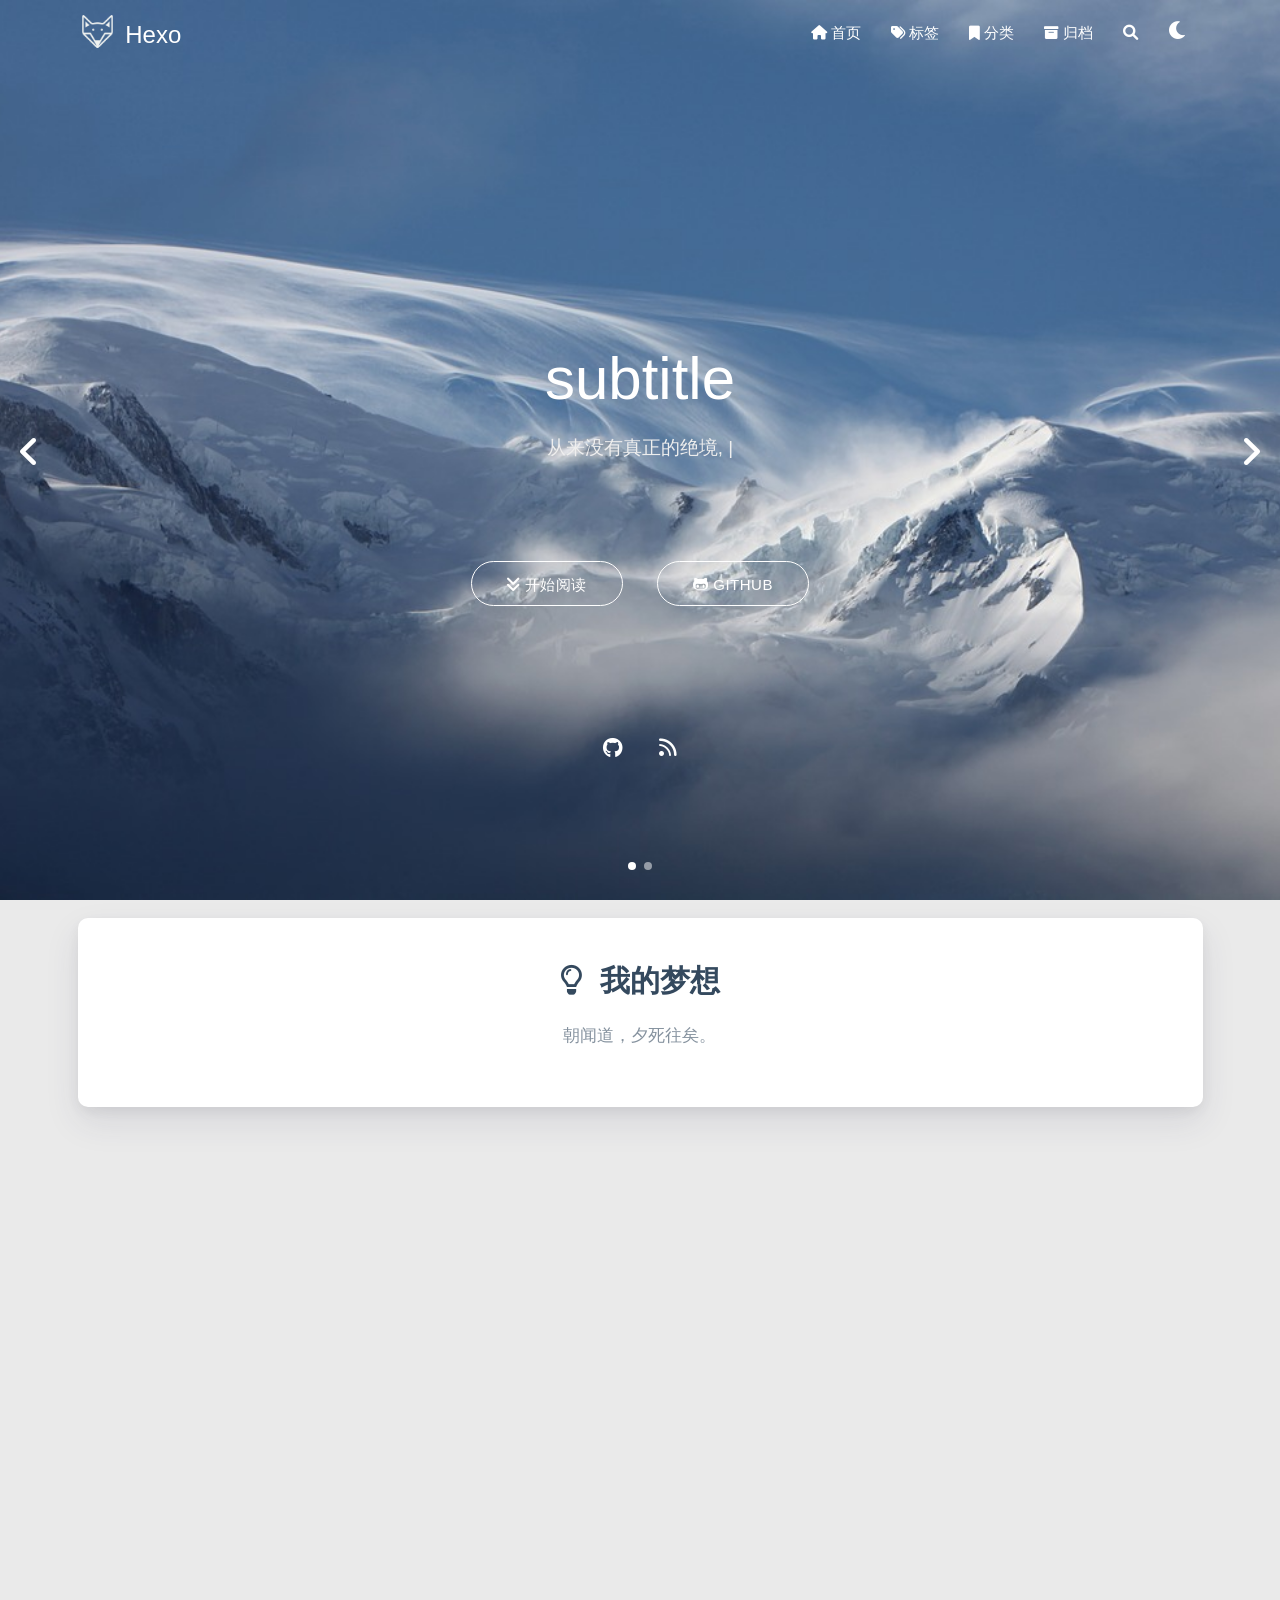
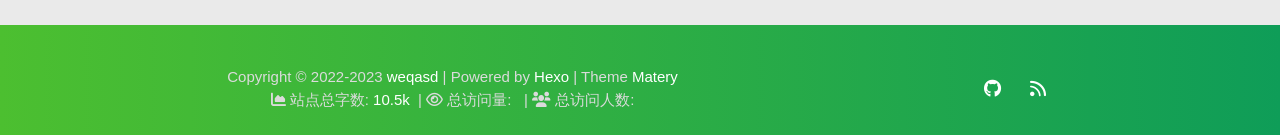
==== commit 7816491b: "Site updated: 2023-02-24 16:42:27" ====
--- a/index.html
+++ b/index.html
@@ -415,7 +415,7 @@
                                 
                             </div>
                             <div class="cover-btns">
-                                <a href="/2023/02/01/GcResource%E8%A7%A3%E6%9E%90%E4%B8%8E%E8%87%AA%E5%AE%9A%E4%B9%89/" class="waves-effect waves-light btn"
+                                <a href="/2023/02/23/GcResource%E8%A7%A3%E6%9E%90%E4%B8%8E%E8%87%AA%E5%AE%9A%E4%B9%89/" class="waves-effect waves-light btn"
                                    target="_blank">
                                     <i class="icon fa fa-eye fa-fw"></i>阅读更多
                                 </a>
@@ -538,6 +538,59 @@
     <!-- 所有文章卡片 -->
     <article id="articles" class="container articles">
         <div class="row article-row">
+            
+             <!-- 隐藏某个文章 -->
+            <div class="article col s12 m6 l4" data-aos="zoom-in">
+                <div class="card">
+                    <a href="/2023/02/23/GcResource%E8%A7%A3%E6%9E%90%E4%B8%8E%E8%87%AA%E5%AE%9A%E4%B9%89/">
+                        <div class="card-image">
+                            
+                            
+                            <img src="/medias/featureimages/22.jpg" class="responsive-img" alt="GcResource解析与自定义">
+                            
+                            <span class="card-title">GcResource解析与自定义</span>
+                        </div>
+                    </a>
+
+                    <div class="card-content article-content">
+                        <div class="summary block-with-text">
+                            
+                                对某动漫游戏的资源文件分析
+                            
+                        </div>
+                        <div class="publish-info">
+                            <span class="publish-date">
+                                <i class="far fa-clock fa-fw icon-date"></i>2023-02-23
+                            </span>
+                            <span class="publish-author">
+                                
+                                <i class="fas fa-bookmark fa-fw icon-category"></i>
+                                
+                                <a href="/categories/GrassCutter/" class="post-category">
+                                    GrassCutter
+                                </a>
+                                
+                                
+                            </span>
+                        </div>
+                    </div>
+
+                    
+                    <div class="card-action article-tags">
+                        
+                        <a href="/tags/Grasscutter/">
+                            <span class="chip bg-color">Grasscutter</span>
+                        </a>
+                        
+                        <a href="/tags/Resource/">
+                            <span class="chip bg-color">Resource</span>
+                        </a>
+                        
+                    </div>
+                    
+                </div>
+            </div>
+              <!-- 隐藏某个文章 -->
             
              <!-- 隐藏某个文章 -->
             <div class="article col s12 m6 l4" data-aos="zoom-in">
@@ -571,59 +624,6 @@
                         </div>
                     </div>
 
-                    
-                </div>
-            </div>
-              <!-- 隐藏某个文章 -->
-            
-             <!-- 隐藏某个文章 -->
-            <div class="article col s12 m6 l4" data-aos="zoom-in">
-                <div class="card">
-                    <a href="/2023/02/01/GcResource%E8%A7%A3%E6%9E%90%E4%B8%8E%E8%87%AA%E5%AE%9A%E4%B9%89/">
-                        <div class="card-image">
-                            
-                            
-                            <img src="/medias/featureimages/22.jpg" class="responsive-img" alt="GcResource解析与自定义">
-                            
-                            <span class="card-title">GcResource解析与自定义</span>
-                        </div>
-                    </a>
-
-                    <div class="card-content article-content">
-                        <div class="summary block-with-text">
-                            
-                                对某动漫游戏的资源文件分析
-                            
-                        </div>
-                        <div class="publish-info">
-                            <span class="publish-date">
-                                <i class="far fa-clock fa-fw icon-date"></i>2023-02-01
-                            </span>
-                            <span class="publish-author">
-                                
-                                <i class="fas fa-bookmark fa-fw icon-category"></i>
-                                
-                                <a href="/categories/GrassCutter/" class="post-category">
-                                    GrassCutter
-                                </a>
-                                
-                                
-                            </span>
-                        </div>
-                    </div>
-
-                    
-                    <div class="card-action article-tags">
-                        
-                        <a href="/tags/Grasscutter/">
-                            <span class="chip bg-color">Grasscutter</span>
-                        </a>
-                        
-                        <a href="/tags/Resource/">
-                            <span class="chip bg-color">Resource</span>
-                        </a>
-                        
-                    </div>
                     
                 </div>
             </div>
@@ -708,7 +708,7 @@
             <br>
             
                 &nbsp;<i class="fas fa-chart-area"></i>&nbsp;站点总字数:&nbsp;<span
-                        class="white-color">3.4k</span>
+                        class="white-color">10.5k</span>
             
             
             
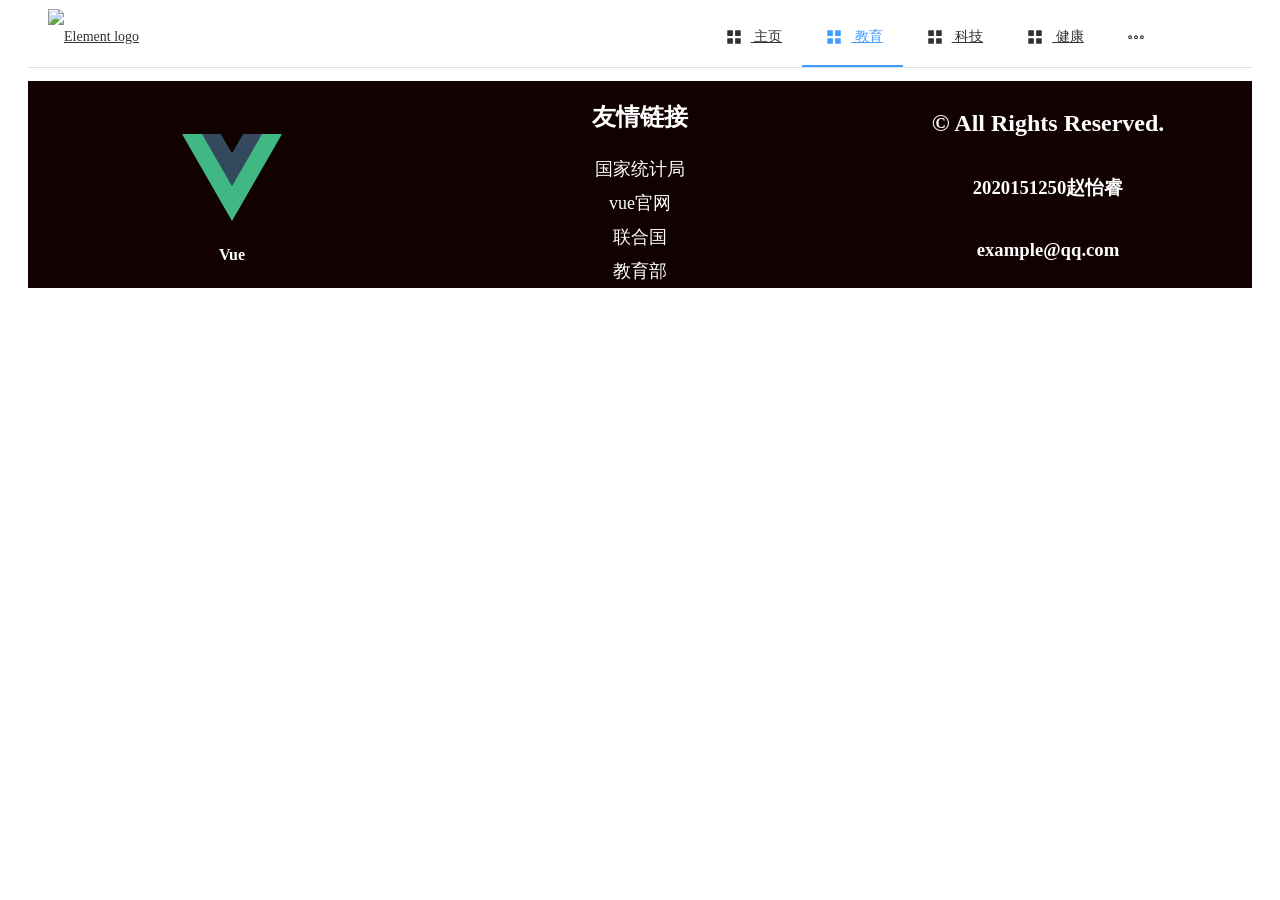
==== commit a3247d45: "init" ====
--- a/index.html
+++ b/index.html
@@ -1,970 +1,18 @@
-<!DOCTYPE HTML>
-<html lang="zh-CN">
-
+<!DOCTYPE html>
+<html lang="en">
 
 <head>
-    <meta charset="utf-8">
-    <meta name="keywords" content="Hexo">
-    <meta name="description" content="Hexo">
-    <meta http-equiv="X-UA-Compatible" content="IE=edge">
-    <meta name="viewport" content="width=device-width, initial-scale=1.0, user-scalable=no">
-    <meta name="renderer" content="webkit|ie-stand|ie-comp">
-    <meta name="mobile-web-app-capable" content="yes">
-    <meta name="format-detection" content="telephone=no">
-    <meta name="apple-mobile-web-app-capable" content="yes">
-    <meta name="apple-mobile-web-app-status-bar-style" content="black-translucent">
-    <meta name="referrer" content="no-referrer-when-downgrade">
-    <!-- Global site tag (gtag.js) - Google Analytics -->
-
-
-    <title>Hexo</title>
-    <link rel="icon" type="image/png" href="/favicon.png">
-    
-
-
-    <!-- index cover -->
-    <!-- <link rel="stylesheet preload" type="text/css" href="/css/indexcover.css"> -->
-    <style>
-        .carousel-control {
-            width: 45px;
-            height: 45px;
-            line-height: 55px;
-            border-radius: 45px;
-            background: transparent;
-            cursor: pointer;
-            z-index: 100;
-        }
-        
-        #prev-cover {
-            position: absolute;
-            top: 48%;
-            left: 8px;
-        }
-        
-        #next-cover {
-            position: absolute;
-            top: 48%;
-            right: 8px;;
-        }
-        
-        #prev-cover i {
-            margin-right: 3px;
-        }
-        
-        #next-cover i {
-            margin-left: 3px;
-        }
-        
-        .carousel-control:hover {
-            background-color: rgba(0, 0, 0, .4);
-        }
-        
-        .carousel-control i {
-            color: #fff;
-            font-size: 2.4rem;
-        }
-    </style>
-
-
-
-<link rel="stylesheet" type="text/css" href="/libs/awesome/css/all.min.css">
-<link rel="stylesheet" type="text/css" href="/libs/materialize/materialize.min.css">
-<link rel="stylesheet" type="text/css" href="/libs/aos/aos.css">
-<link rel="stylesheet" type="text/css" href="/libs/animate/animate.min.css">
-<link rel="stylesheet" type="text/css" href="/libs/lightGallery/css/lightgallery.min.css">
-<link rel="stylesheet" type="text/css" href="/css/matery.css">
-<link rel="stylesheet" type="text/css" href="/css/my.css">
-<link rel="stylesheet" type="text/css" href="/css/dark.css" media="none" onload="if(media!='all')media='all'">
-
-
-
-
-    <link rel="stylesheet" href="/libs/tocbot/tocbot.css">
-    <link rel="stylesheet" href="/css/post.css">
-
-
-
-
-
-
-    <script src="/libs/jquery/jquery-3.6.0.min.js"></script>
-
-<meta name="generator" content="Hexo 6.3.0"></head>
-
+  <meta charset="UTF-8">
+  <link rel="icon" href="/favicon.ico">
+  <meta name="viewport" content="width=device-width, initial-scale=1.0">
+  <title>Vite App</title>
+  <script type="module" crossorigin src="/assets/index-DMF2P_Fr.js"></script>
+  <link rel="stylesheet" crossorigin href="/assets/index-CED1oWMq.css">
+</head>
 
 <body>
-    <header class="navbar-fixed">
-    <nav id="headNav" class="bg-color nav-transparent">
-        <div id="navContainer" class="nav-wrapper container">
-            <div class="brand-logo">
-                <a href="/" class="waves-effect waves-light">
-                    
-                    <img src="/medias/logo.png" class="logo-img" alt="LOGO">
-                    
-                    <span class="logo-span">Hexo</span>
-                </a>
-            </div>
-            
-
-<a href="#" data-target="mobile-nav" class="sidenav-trigger button-collapse"><i class="fas fa-bars"></i></a>
-<ul class="right nav-menu">
-  
-  <li class="hide-on-med-and-down nav-item">
-    
-    <a href="/" class="waves-effect waves-light">
-      
-      <i class="fas fa-home" style="zoom: 0.6;"></i>
-      
-      <span>首页</span>
-    </a>
-    
-  </li>
-  
-  <li class="hide-on-med-and-down nav-item">
-    
-    <a href="/tags" class="waves-effect waves-light">
-      
-      <i class="fas fa-tags" style="zoom: 0.6;"></i>
-      
-      <span>标签</span>
-    </a>
-    
-  </li>
-  
-  <li class="hide-on-med-and-down nav-item">
-    
-    <a href="/categories" class="waves-effect waves-light">
-      
-      <i class="fas fa-bookmark" style="zoom: 0.6;"></i>
-      
-      <span>分类</span>
-    </a>
-    
-  </li>
-  
-  <li class="hide-on-med-and-down nav-item">
-    
-    <a href="/archives" class="waves-effect waves-light">
-      
-      <i class="fas fa-archive" style="zoom: 0.6;"></i>
-      
-      <span>归档</span>
-    </a>
-    
-  </li>
-  
-  <li>
-    <a href="#searchModal" class="modal-trigger waves-effect waves-light">
-      <i id="searchIcon" class="fas fa-search" title="搜索" style="zoom: 0.85;"></i>
-    </a>
-  </li>
-  <li>
-    <a href="javascript:;" class="waves-effect waves-light" onclick="switchNightMode()" title="深色/浅色模式" >
-      <i id="sum-moon-icon" class="fas fa-sun" style="zoom: 0.85;"></i>
-    </a>
-  </li>
-</ul>
-
-
-<div id="mobile-nav" class="side-nav sidenav">
-
-    <div class="mobile-head bg-color">
-        
-        <img src="/medias/logo.png" class="logo-img circle responsive-img">
-        
-        <div class="logo-name">Hexo</div>
-        <div class="logo-desc">
-            
-            Never really desperate, only the lost of the soul.
-            
-        </div>
-    </div>
-
-    <ul class="menu-list mobile-menu-list">
-        
-        <li class="m-nav-item">
-	  
-		<a href="/" class="waves-effect waves-light">
-			
-			    <i class="fa-fw fas fa-home"></i>
-			
-			首页
-		</a>
-          
-        </li>
-        
-        <li class="m-nav-item">
-	  
-		<a href="/tags" class="waves-effect waves-light">
-			
-			    <i class="fa-fw fas fa-tags"></i>
-			
-			标签
-		</a>
-          
-        </li>
-        
-        <li class="m-nav-item">
-	  
-		<a href="/categories" class="waves-effect waves-light">
-			
-			    <i class="fa-fw fas fa-bookmark"></i>
-			
-			分类
-		</a>
-          
-        </li>
-        
-        <li class="m-nav-item">
-	  
-		<a href="/archives" class="waves-effect waves-light">
-			
-			    <i class="fa-fw fas fa-archive"></i>
-			
-			归档
-		</a>
-          
-        </li>
-        
-        
-        <li><div class="divider"></div></li>
-        <li>
-            <a href="https://github.com/blinkfox/hexo-theme-matery" class="waves-effect waves-light" target="_blank">
-                <i class="fab fa-github-square fa-fw"></i>Fork Me
-            </a>
-        </li>
-        
-    </ul>
-</div>
-
-
-        </div>
-
-        
-            <style>
-    .nav-transparent .github-corner {
-        display: none !important;
-    }
-
-    .github-corner {
-        position: absolute;
-        z-index: 10;
-        top: 0;
-        right: 0;
-        border: 0;
-        transform: scale(1.1);
-    }
-
-    .github-corner svg {
-        color: #0f9d58;
-        fill: #fff;
-        height: 64px;
-        width: 64px;
-    }
-
-    .github-corner:hover .octo-arm {
-        animation: a 0.56s ease-in-out;
-    }
-
-    .github-corner .octo-arm {
-        animation: none;
-    }
-
-    @keyframes a {
-        0%,
-        to {
-            transform: rotate(0);
-        }
-        20%,
-        60% {
-            transform: rotate(-25deg);
-        }
-        40%,
-        80% {
-            transform: rotate(10deg);
-        }
-    }
-</style>
-
-<a href="https://github.com/blinkfox/hexo-theme-matery" class="github-corner tooltipped hide-on-med-and-down" target="_blank"
-   data-tooltip="Fork Me" data-position="left" data-delay="50">
-    <svg viewBox="0 0 250 250" aria-hidden="true">
-        <path d="M0,0 L115,115 L130,115 L142,142 L250,250 L250,0 Z"></path>
-        <path d="M128.3,109.0 C113.8,99.7 119.0,89.6 119.0,89.6 C122.0,82.7 120.5,78.6 120.5,78.6 C119.2,72.0 123.4,76.3 123.4,76.3 C127.3,80.9 125.5,87.3 125.5,87.3 C122.9,97.6 130.6,101.9 134.4,103.2"
-              fill="currentColor" style="transform-origin: 130px 106px;" class="octo-arm"></path>
-        <path d="M115.0,115.0 C114.9,115.1 118.7,116.5 119.8,115.4 L133.7,101.6 C136.9,99.2 139.9,98.4 142.2,98.6 C133.8,88.0 127.5,74.4 143.8,58.0 C148.5,53.4 154.0,51.2 159.7,51.0 C160.3,49.4 163.2,43.6 171.4,40.1 C171.4,40.1 176.1,42.5 178.8,56.2 C183.1,58.6 187.2,61.8 190.9,65.4 C194.5,69.0 197.7,73.2 200.1,77.6 C213.8,80.2 216.3,84.9 216.3,84.9 C212.7,93.1 206.9,96.0 205.4,96.6 C205.1,102.4 203.0,107.8 198.3,112.5 C181.9,128.9 168.3,122.5 157.7,114.1 C157.9,116.9 156.7,120.9 152.7,124.9 L141.0,136.5 C139.8,137.7 141.6,141.9 141.8,141.8 Z"
-              fill="currentColor" class="octo-body"></path>
-    </svg>
-</a>
-        
-    </nav>
-
-</header>
-
-    
-
-
-<div class="carousel carousel-slider center index-cover" data-indicators="true" style="margin-top: -64px;">
-    
-        <div id="prev-cover" class="left waves-effect carousel-control">
-            <i class="icon fa fa-angle-left"></i>
-        </div>
-        <div id="next-cover" class="right waves-effect carousel-control">
-            <i class="icon fa fa-angle-right"></i>
-        </div>
-    
-
-    <div class="carousel-item  white-text bg-cover about-cover">
-        <div class="container">
-            <div class="row">
-    <div class="col s10 offset-s1 m8 offset-m2 l8 offset-l2">
-        <div class="brand">
-            <div class="title center-align">
-                
-                    subtitle
-                
-            </div>
-
-            <div class="description center-align">
-                
-                <span id="subtitle"></span>
-                <script src="/libs/typed/typed.js"></script>
-                <script>
-                    var typed = new Typed("#subtitle", {
-                        strings: [ 
-                            
-                                "从来没有真正的绝境, 只有心灵的迷途",
-                            
-                                "Never really desperate, only the lost of the soul",
-                            
-                        ],
-                        startDelay: 300,
-                        typeSpeed: 100,
-                        loop: true,
-                        backSpeed: 50,
-                        showCursor: true
-                    });
-                </script>
-                
-            </div>
-        </div>
-    </div>
-</div>
-
-
-<script>
-    // 每天切换 banner 图.  Switch banner image every day.
-    var bannerUrl = "/medias/banner/" + new Date().getDay() + '.jpg';
-    $('.bg-cover').css('background-image', 'url(' + bannerUrl + ')');
-</script>
-
-
-
-            <div class="cover-btns">
-                <a href="#indexCard" class="waves-effect waves-light btn">
-                    <i class="fa fa-angle-double-down"></i>开始阅读
-                </a>
-
-                
-                    <a href="https://github.com/weqasds" class="waves-effect waves-light btn" target="_blank">
-                        <i class="fab fa-github-alt"></i>Github
-                    </a>
-                
-            </div>
-            <div class="cover-social-link">
-    <a href="https://github.com/weqasds" class="tooltipped" target="_blank" data-tooltip="访问我的GitHub" data-position="top" data-delay="50">
-        <i class="fab fa-github"></i>
-    </a>
-
-
-
-
-
-
-
-
-
-
-
-
-
-
-
-    <a href="/atom.xml" class="tooltipped" target="_blank" data-tooltip="RSS 订阅" data-position="top" data-delay="50">
-        <i class="fas fa-rss"></i>
-    </a>
-
-</div>
-        </div>
-    </div>
-
-    
-        
-
-        
-            
-            <div class="carousel-item amber white-text carousel-post bg-cover"
-                 style="background-image: url('/medias/featureimages/22.jpg');">
-                <div class="container">
-                    <div class="row">
-                        <div class="col s10 offset-s1">
-                            <div class="title center-align">GcResource解析与自定义</div>
-                            <div class="description center-align">
-                                
-                                    对某动漫游戏的资源文件分析
-                                
-                            </div>
-                            <div class="cover-btns">
-                                <a href="/2023/02/23/GcResource%E8%A7%A3%E6%9E%90%E4%B8%8E%E8%87%AA%E5%AE%9A%E4%B9%89/" class="waves-effect waves-light btn"
-                                   target="_blank">
-                                    <i class="icon fa fa-eye fa-fw"></i>阅读更多
-                                </a>
-                            </div>
-                        </div>
-                    </div>
-                </div>
-            </div>
-        
-    
-</div>
-
-<script>
-    $(function () {
-        let coverSlider = $('.carousel');
-
-        //用户触摸轮播自动 restartPlay 是否生效
-        let initUserPressedOrDraggedActive = false
-
-        //用户触摸轮播自动 restartPlay
-        function initUserPressedOrDragged(instance) {
-            setInterval(() => {
-                if (instance.pressed || instance.dragged) {
-                    // console.log('initUserPressedOrDragged: ',instance.pressed,instance.dragged)
-                    restartPlay()
-                }
-            }, 1000)
-        }
-
-        coverSlider.carousel({
-            duration: Number('120'),
-            fullWidth: true,
-            indicators: 'true' === 'true',
-            onCycleTo() {
-                if (!initUserPressedOrDraggedActive) {
-                    // console.log('initUserPressedOrDraggedActive')
-                    initUserPressedOrDragged(this)
-                    initUserPressedOrDraggedActive = true
-                }
-            },
-        })
-
-        let carouselIntervalId;
-        
-        // Loop to call the next cover article picture.
-        let autoCarousel = function () {
-            carouselIntervalId = setInterval(function () {
-                coverSlider.carousel('next');
-            }, 5000);
-        };
-        autoCarousel();
-        
-
-        function restartPlay() {
-            
-            clearInterval(carouselIntervalId);
-            autoCarousel();
-            
-        };
-
-        
-        // prev and next cover post.
-        $('#prev-cover').click(function () {
-            coverSlider.carousel('prev');
-            restartPlay();
-        });
-        $('#next-cover').click(function () {
-            coverSlider.carousel('next');
-            restartPlay();
-        });
-        
-    });
-</script>
-
-
-
-<main class="content">
-
-    
-    <div id="indexCard" class="index-card">
-        <div class="container ">
-            <div class="card">
-                <div class="card-content">
-                    
-                        <div class="dream">
-    
-    <div class="title center-align">
-        <i class="far fa-lightbulb"></i>&nbsp;&nbsp;我的梦想
-    </div>
-    
-    <div class="row">
-        <div class="col l8 offset-l2 m10 offset-m1 s10 offset-s1 center-align text">
-            朝闻道，夕死往矣。
-        </div>
-    </div>
-</div>
-
-                    
-
-                    
-
-                    
-
-                    
-                    <div id="recommend-sections" class="recommend">
-                        
-
-
-
-                    </div>
-                    
-                </div>
-            </div>
-        </div>
-    </div>
-    
-
-    
-
-    <!-- 所有文章卡片 -->
-    <article id="articles" class="container articles">
-        <div class="row article-row">
-            
-             <!-- 隐藏某个文章 -->
-            <div class="article col s12 m6 l4" data-aos="zoom-in">
-                <div class="card">
-                    <a href="/2023/02/23/GcResource%E8%A7%A3%E6%9E%90%E4%B8%8E%E8%87%AA%E5%AE%9A%E4%B9%89/">
-                        <div class="card-image">
-                            
-                            
-                            <img src="/medias/featureimages/22.jpg" class="responsive-img" alt="GcResource解析与自定义">
-                            
-                            <span class="card-title">GcResource解析与自定义</span>
-                        </div>
-                    </a>
-
-                    <div class="card-content article-content">
-                        <div class="summary block-with-text">
-                            
-                                对某动漫游戏的资源文件分析
-                            
-                        </div>
-                        <div class="publish-info">
-                            <span class="publish-date">
-                                <i class="far fa-clock fa-fw icon-date"></i>2023-02-23
-                            </span>
-                            <span class="publish-author">
-                                
-                                <i class="fas fa-bookmark fa-fw icon-category"></i>
-                                
-                                <a href="/categories/GrassCutter/" class="post-category">
-                                    GrassCutter
-                                </a>
-                                
-                                
-                            </span>
-                        </div>
-                    </div>
-
-                    
-                    <div class="card-action article-tags">
-                        
-                        <a href="/tags/Grasscutter/">
-                            <span class="chip bg-color">Grasscutter</span>
-                        </a>
-                        
-                        <a href="/tags/Resource/">
-                            <span class="chip bg-color">Resource</span>
-                        </a>
-                        
-                    </div>
-                    
-                </div>
-            </div>
-              <!-- 隐藏某个文章 -->
-            
-             <!-- 隐藏某个文章 -->
-            <div class="article col s12 m6 l4" data-aos="zoom-in">
-                <div class="card">
-                    <a href="/2023/02/01/hello-world/">
-                        <div class="card-image">
-                            
-                            
-                            <img src="/medias/featureimages/12.jpg" class="responsive-img" alt="Hello World">
-                            
-                            <span class="card-title">Hello World</span>
-                        </div>
-                    </a>
-
-                    <div class="card-content article-content">
-                        <div class="summary block-with-text">
-                            
-                                Welcome to Hexo! This is your very first post. Check documentation for more info. If you get any problems when using Hex
-                            
-                        </div>
-                        <div class="publish-info">
-                            <span class="publish-date">
-                                <i class="far fa-clock fa-fw icon-date"></i>2023-02-01
-                            </span>
-                            <span class="publish-author">
-                                
-                                <i class="fas fa-user fa-fw"></i>
-                                weqasd
-                                
-                            </span>
-                        </div>
-                    </div>
-
-                    
-                </div>
-            </div>
-              <!-- 隐藏某个文章 -->
-            
-        </div>
-    </article>
-
-</main>
-
-
-
-
-    <footer class="page-footer bg-color">
-    
-        <link rel="stylesheet" href="/libs/aplayer/APlayer.min.css">
-<style>
-    .aplayer .aplayer-lrc p {
-        
-        display: none;
-        
-        font-size: 12px;
-        font-weight: 700;
-        line-height: 16px !important;
-    }
-
-    .aplayer .aplayer-lrc p.aplayer-lrc-current {
-        
-        display: none;
-        
-        font-size: 15px;
-        color: #42b983;
-    }
-
-    
-    .aplayer.aplayer-fixed.aplayer-narrow .aplayer-body {
-        left: -66px !important;
-    }
-
-    .aplayer.aplayer-fixed.aplayer-narrow .aplayer-body:hover {
-        left: 0px !important;
-    }
-
-    
-</style>
-<div class="">
-    
-    <div class="row">
-        <meting-js class="col l8 offset-l2 m10 offset-m1 s12"
-                   server="netease"
-                   type="playlist"
-                   id="503838841"
-                   fixed='true'
-                   autoplay='false'
-                   theme='#42b983'
-                   loop='all'
-                   order='random'
-                   preload='auto'
-                   volume='0.7'
-                   list-folded='true'
-        >
-        </meting-js>
-    </div>
-</div>
-
-<script src="/libs/aplayer/APlayer.min.js"></script>
-<script src="/libs/aplayer/Meting.min.js"></script>
-
-    
-
-    <div class="container row center-align"
-         style="margin-bottom: 0px !important;">
-        <div class="col s12 m8 l8 copy-right">
-            Copyright&nbsp;&copy;
-            
-                <span id="year">2022-2023</span>
-            
-            <a href="/about" target="_blank">weqasd</a>
-            |&nbsp;Powered by&nbsp;<a href="https://hexo.io/" target="_blank">Hexo</a>
-            |&nbsp;Theme&nbsp;<a href="https://github.com/blinkfox/hexo-theme-matery" target="_blank">Matery</a>
-            
-            <br>
-            
-                &nbsp;<i class="fas fa-chart-area"></i>&nbsp;站点总字数:&nbsp;<span
-                        class="white-color">10.5k</span>
-            
-            
-            
-                
-            
-            
-                <span id="busuanzi_container_site_pv">
-                &nbsp;|&nbsp;<i class="far fa-eye"></i>&nbsp;总访问量:&nbsp;
-                    <span id="busuanzi_value_site_pv" class="white-color"></span>
-            </span>
-            
-            
-                <span id="busuanzi_container_site_uv">
-                &nbsp;|&nbsp;<i class="fas fa-users"></i>&nbsp;总访问人数:&nbsp;
-                    <span id="busuanzi_value_site_uv" class="white-color"></span>
-            </span>
-            
-            <br>
-
-            <!-- 运行天数提醒. -->
-            
-            <br>
-            
-        </div>
-        <div class="col s12 m4 l4 social-link social-statis">
-    <a href="https://github.com/weqasds" class="tooltipped" target="_blank" data-tooltip="访问我的GitHub" data-position="top" data-delay="50">
-        <i class="fab fa-github"></i>
-    </a>
-
-
-
-
-
-
-
-
-
-
-
-
-
-
-
-    <a href="/atom.xml" class="tooltipped" target="_blank" data-tooltip="RSS 订阅" data-position="top" data-delay="50">
-        <i class="fas fa-rss"></i>
-    </a>
-
-</div>
-    </div>
-</footer>
-
-<div class="progress-bar"></div>
-
-
-    <!-- 搜索遮罩框 -->
-<div id="searchModal" class="modal">
-    <div class="modal-content">
-        <div class="search-header">
-            <span class="title"><i class="fas fa-search"></i>&nbsp;&nbsp;搜索</span>
-            <input type="search" id="searchInput" name="s" placeholder="请输入搜索的关键字"
-                   class="search-input">
-        </div>
-        <div id="searchResult"></div>
-    </div>
-</div>
-
-<script type="text/javascript">
-$(function () {
-    var searchFunc = function (path, search_id, content_id) {
-        'use strict';
-        $.ajax({
-            url: path,
-            dataType: "xml",
-            success: function (xmlResponse) {
-                // get the contents from search data
-                var datas = $("entry", xmlResponse).map(function () {
-                    return {
-                        title: $("title", this).text(),
-                        content: $("content", this).text(),
-                        url: $("url", this).text()
-                    };
-                }).get();
-                var $input = document.getElementById(search_id);
-                var $resultContent = document.getElementById(content_id);
-                $input.addEventListener('input', function () {
-                    var str = '<ul class=\"search-result-list\">';
-                    var keywords = this.value.trim().toLowerCase().split(/[\s\-]+/);
-                    $resultContent.innerHTML = "";
-                    if (this.value.trim().length <= 0) {
-                        return;
-                    }
-                    // perform local searching
-                    datas.forEach(function (data) {
-                        var isMatch = true;
-                        var data_title = data.title.trim().toLowerCase();
-                        var data_content = data.content.trim().replace(/<[^>]+>/g, "").toLowerCase();
-                        var data_url = data.url;
-                        data_url = data_url.indexOf('/') === 0 ? data.url : '/' + data_url;
-                        var index_title = -1;
-                        var index_content = -1;
-                        var first_occur = -1;
-                        // only match artiles with not empty titles and contents
-                        if (data_title !== '' && data_content !== '') {
-                            keywords.forEach(function (keyword, i) {
-                                index_title = data_title.indexOf(keyword);
-                                index_content = data_content.indexOf(keyword);
-                                if (index_title < 0 && index_content < 0) {
-                                    isMatch = false;
-                                } else {
-                                    if (index_content < 0) {
-                                        index_content = 0;
-                                    }
-                                    if (i === 0) {
-                                        first_occur = index_content;
-                                    }
-                                }
-                            });
-                        }
-                        // show search results
-                        if (isMatch) {
-                            str += "<li><a href='" + data_url + "' class='search-result-title'>" + data_title + "</a>";
-                            var content = data.content.trim().replace(/<[^>]+>/g, "");
-                            if (first_occur >= 0) {
-                                // cut out 100 characters
-                                var start = first_occur - 20;
-                                var end = first_occur + 80;
-                                if (start < 0) {
-                                    start = 0;
-                                }
-                                if (start === 0) {
-                                    end = 100;
-                                }
-                                if (end > content.length) {
-                                    end = content.length;
-                                }
-                                var match_content = content.substr(start, end);
-                                // highlight all keywords
-                                keywords.forEach(function (keyword) {
-                                    var regS = new RegExp(keyword, "gi");
-                                    match_content = match_content.replace(regS, "<em class=\"search-keyword\">" + keyword + "</em>");
-                                });
-
-                                str += "<p class=\"search-result\">" + match_content + "...</p>"
-                            }
-                            str += "</li>";
-                        }
-                    });
-                    str += "</ul>";
-                    $resultContent.innerHTML = str;
-                });
-            }
-        });
-    };
-
-    searchFunc('/search.xml', 'searchInput', 'searchResult');
-});
-</script>
-
-    <!-- 白天和黑夜主题 -->
-<div class="stars-con">
-    <div id="stars"></div>
-    <div id="stars2"></div>
-    <div id="stars3"></div>  
-</div>
-
-<script>
-    function switchNightMode() {
-        $('<div class="Cuteen_DarkSky"><div class="Cuteen_DarkPlanet"></div></div>').appendTo($('body')),
-        setTimeout(function () {
-            $('body').hasClass('DarkMode') 
-            ? ($('body').removeClass('DarkMode'), localStorage.setItem('isDark', '0'), $('#sum-moon-icon').removeClass("fa-sun").addClass('fa-moon')) 
-            : ($('body').addClass('DarkMode'), localStorage.setItem('isDark', '1'), $('#sum-moon-icon').addClass("fa-sun").removeClass('fa-moon')),
-            
-            setTimeout(function () {
-            $('.Cuteen_DarkSky').fadeOut(1e3, function () {
-                $(this).remove()
-            })
-            }, 2e3)
-        })
-    }
-</script>
-
-    <!-- 回到顶部按钮 -->
-<div id="backTop" class="top-scroll">
-    <a class="btn-floating btn-large waves-effect waves-light" href="#!">
-        <i class="fas fa-arrow-up"></i>
-    </a>
-</div>
-
-
-    <script src="/libs/materialize/materialize.min.js"></script>
-    <script src="/libs/masonry/masonry.pkgd.min.js"></script>
-    <script src="/libs/aos/aos.js"></script>
-    <script src="/libs/scrollprogress/scrollProgress.min.js"></script>
-    <script src="/libs/lightGallery/js/lightgallery-all.min.js"></script>
-    <script src="/js/matery.js"></script>
-
-    
-
-    
-    
-    
-
-    <!-- 雪花特效 -->
-    
-
-    <!-- 鼠标星星特效 -->
-    
-
-     
-        <script src="https://ssl.captcha.qq.com/TCaptcha.js"></script>
-        <script src="/libs/others/TencentCaptcha.js"></script>
-        <button id="TencentCaptcha" data-appid="xxxxxxxxxx" data-cbfn="callback" type="button" hidden></button>
-    
-
-    <!-- Baidu Analytics -->
-
-    <!-- Baidu Push -->
-
-<script>
-    (function () {
-        var bp = document.createElement('script');
-        var curProtocol = window.location.protocol.split(':')[0];
-        if (curProtocol === 'https') {
-            bp.src = 'https://zz.bdstatic.com/linksubmit/push.js';
-        } else {
-            bp.src = 'http://push.zhanzhang.baidu.com/push.js';
-        }
-        var s = document.getElementsByTagName("script")[0];
-        s.parentNode.insertBefore(bp, s);
-    })();
-</script>
-
-    
-    <script src="/libs/others/clicklove.js" async="async"></script>
-    
-    
-    <script async src="/libs/others/busuanzi.pure.mini.js"></script>
-    
-
-    
-
-    
-
-    <!--腾讯兔小巢-->
-    
-    
-
-    
-
-    
-
-    
-    <script src="/libs/instantpage/instantpage.js" type="module"></script>
-    
-
+  <div id="app" style="height: 100%;width: 100%;">
+  </div>
 </body>
 
-</html>
+</html>
--- a/assets/index-CED1oWMq.css
+++ b/assets/index-CED1oWMq.css
@@ -0,0 +1 @@
+@charset "UTF-8";@font-face{font-family:iconfont;src:url([data-uri]) format("truetype")}.iconfont{font-family:iconfont!important;font-size:16px;font-style:normal;-webkit-font-smoothing:antialiased;-moz-osx-font-smoothing:grayscale}.icon-xueshimao:before{content:""}.header[data-v-cefd41c3]{text-align:center}.main[data-v-cefd41c3]{height:100%;width:100%;padding:.5%}.footer[data-v-cefd41c3]{display:flex;justify-content:center;flex-wrap:wrap}.footer .el-col[data-v-cefd41c3]{display:flex;flex-direction:column;align-items:center;justify-content:center;background-color:#110101}.footer .el-col a[data-v-cefd41c3]{color:#fff}.footer .el-col a[data-v-cefd41c3]:hover{color:#fce304be}:root{--el-color-white:#ffffff;--el-color-black:#000000;--el-color-primary-rgb:64,158,255;--el-color-success-rgb:103,194,58;--el-color-warning-rgb:230,162,60;--el-color-danger-rgb:245,108,108;--el-color-error-rgb:245,108,108;--el-color-info-rgb:144,147,153;--el-font-size-extra-large:20px;--el-font-size-large:18px;--el-font-size-medium:16px;--el-font-size-base:14px;--el-font-size-small:13px;--el-font-size-extra-small:12px;--el-font-family:"Helvetica Neue",Helvetica,"PingFang SC","Hiragino Sans GB","Microsoft YaHei","微软雅黑",Arial,sans-serif;--el-font-weight-primary:500;--el-font-line-height-primary:24px;--el-index-normal:1;--el-index-top:1000;--el-index-popper:2000;--el-border-radius-base:4px;--el-border-radius-small:2px;--el-border-radius-round:20px;--el-border-radius-circle:100%;--el-transition-duration:.3s;--el-transition-duration-fast:.2s;--el-transition-function-ease-in-out-bezier:cubic-bezier(.645,.045,.355,1);--el-transition-function-fast-bezier:cubic-bezier(.23,1,.32,1);--el-transition-all:all var(--el-transition-duration) var(--el-transition-function-ease-in-out-bezier);--el-transition-fade:opacity var(--el-transition-duration) var(--el-transition-function-fast-bezier);--el-transition-md-fade:transform var(--el-transition-duration) var(--el-transition-function-fast-bezier),opacity var(--el-transition-duration) var(--el-transition-function-fast-bezier);--el-transition-fade-linear:opacity var(--el-transition-duration-fast) linear;--el-transition-border:border-color var(--el-transition-duration-fast) var(--el-transition-function-ease-in-out-bezier);--el-transition-box-shadow:box-shadow var(--el-transition-duration-fast) var(--el-transition-function-ease-in-out-bezier);--el-transition-color:color var(--el-transition-duration-fast) var(--el-transition-function-ease-in-out-bezier);--el-component-size-large:40px;--el-component-size:32px;--el-component-size-small:24px}:root{color-scheme:light;--el-color-primary:#409eff;--el-color-primary-light-3:#79bbff;--el-color-primary-light-5:#a0cfff;--el-color-primary-light-7:#c6e2ff;--el-color-primary-light-8:#d9ecff;--el-color-primary-light-9:#ecf5ff;--el-color-primary-dark-2:#337ecc;--el-color-success:#67c23a;--el-color-success-light-3:#95d475;--el-color-success-light-5:#b3e19d;--el-color-success-light-7:#d1edc4;--el-color-success-light-8:#e1f3d8;--el-color-success-light-9:#f0f9eb;--el-color-success-dark-2:#529b2e;--el-color-warning:#e6a23c;--el-color-warning-light-3:#eebe77;--el-color-warning-light-5:#f3d19e;--el-color-warning-light-7:#f8e3c5;--el-color-warning-light-8:#faecd8;--el-color-warning-light-9:#fdf6ec;--el-color-warning-dark-2:#b88230;--el-color-danger:#f56c6c;--el-color-danger-light-3:#f89898;--el-color-danger-light-5:#fab6b6;--el-color-danger-light-7:#fcd3d3;--el-color-danger-light-8:#fde2e2;--el-color-danger-light-9:#fef0f0;--el-color-danger-dark-2:#c45656;--el-color-error:#f56c6c;--el-color-error-light-3:#f89898;--el-color-error-light-5:#fab6b6;--el-color-error-light-7:#fcd3d3;--el-color-error-light-8:#fde2e2;--el-color-error-light-9:#fef0f0;--el-color-error-dark-2:#c45656;--el-color-info:#909399;--el-color-info-light-3:#b1b3b8;--el-color-info-light-5:#c8c9cc;--el-color-info-light-7:#dedfe0;--el-color-info-light-8:#e9e9eb;--el-color-info-light-9:#f4f4f5;--el-color-info-dark-2:#73767a;--el-bg-color:#ffffff;--el-bg-color-page:#f2f3f5;--el-bg-color-overlay:#ffffff;--el-text-color-primary:#303133;--el-text-color-regular:#606266;--el-text-color-secondary:#909399;--el-text-color-placeholder:#a8abb2;--el-text-color-disabled:#c0c4cc;--el-border-color:#dcdfe6;--el-border-color-light:#e4e7ed;--el-border-color-lighter:#ebeef5;--el-border-color-extra-light:#f2f6fc;--el-border-color-dark:#d4d7de;--el-border-color-darker:#cdd0d6;--el-fill-color:#f0f2f5;--el-fill-color-light:#f5f7fa;--el-fill-color-lighter:#fafafa;--el-fill-color-extra-light:#fafcff;--el-fill-color-dark:#ebedf0;--el-fill-color-darker:#e6e8eb;--el-fill-color-blank:#ffffff;--el-box-shadow:0px 12px 32px 4px rgba(0,0,0,.04),0px 8px 20px rgba(0,0,0,.08);--el-box-shadow-light:0px 0px 12px rgba(0,0,0,.12);--el-box-shadow-lighter:0px 0px 6px rgba(0,0,0,.12);--el-box-shadow-dark:0px 16px 48px 16px rgba(0,0,0,.08),0px 12px 32px rgba(0,0,0,.12),0px 8px 16px -8px rgba(0,0,0,.16);--el-disabled-bg-color:var(--el-fill-color-light);--el-disabled-text-color:var(--el-text-color-placeholder);--el-disabled-border-color:var(--el-border-color-light);--el-overlay-color:rgba(0,0,0,.8);--el-overlay-color-light:rgba(0,0,0,.7);--el-overlay-color-lighter:rgba(0,0,0,.5);--el-mask-color:rgba(255,255,255,.9);--el-mask-color-extra-light:rgba(255,255,255,.3);--el-border-width:1px;--el-border-style:solid;--el-border-color-hover:var(--el-text-color-disabled);--el-border:var(--el-border-width) var(--el-border-style) var(--el-border-color);--el-svg-monochrome-grey:var(--el-border-color)}.fade-in-linear-enter-active,.fade-in-linear-leave-active{transition:var(--el-transition-fade-linear)}.fade-in-linear-enter-from,.fade-in-linear-leave-to{opacity:0}.el-fade-in-linear-enter-active,.el-fade-in-linear-leave-active{transition:var(--el-transition-fade-linear)}.el-fade-in-linear-enter-from,.el-fade-in-linear-leave-to{opacity:0}.el-fade-in-enter-active,.el-fade-in-leave-active{transition:all var(--el-transition-duration) cubic-bezier(.55,0,.1,1)}.el-fade-in-enter-from,.el-fade-in-leave-active{opacity:0}.el-zoom-in-center-enter-active,.el-zoom-in-center-leave-active{transition:all var(--el-transition-duration) cubic-bezier(.55,0,.1,1)}.el-zoom-in-center-enter-from,.el-zoom-in-center-leave-active{opacity:0;transform:scaleX(0)}.el-zoom-in-top-enter-active,.el-zoom-in-top-leave-active{opacity:1;transform:scaleY(1);transform-origin:center top;transition:var(--el-transition-md-fade)}.el-zoom-in-top-enter-active[data-popper-placement^=top],.el-zoom-in-top-leave-active[data-popper-placement^=top]{transform-origin:center bottom}.el-zoom-in-top-enter-from,.el-zoom-in-top-leave-active{opacity:0;transform:scaleY(0)}.el-zoom-in-bottom-enter-active,.el-zoom-in-bottom-leave-active{opacity:1;transform:scaleY(1);transform-origin:center bottom;transition:var(--el-transition-md-fade)}.el-zoom-in-bottom-enter-from,.el-zoom-in-bottom-leave-active{opacity:0;transform:scaleY(0)}.el-zoom-in-left-enter-active,.el-zoom-in-left-leave-active{opacity:1;transform:scale(1);transform-origin:top left;transition:var(--el-transition-md-fade)}.el-zoom-in-left-enter-from,.el-zoom-in-left-leave-active{opacity:0;transform:scale(.45)}.collapse-transition{transition:var(--el-transition-duration) height ease-in-out,var(--el-transition-duration) padding-top ease-in-out,var(--el-transition-duration) padding-bottom ease-in-out}.el-collapse-transition-enter-active,.el-collapse-transition-leave-active{transition:var(--el-transition-duration) max-height ease-in-out,var(--el-transition-duration) padding-top ease-in-out,var(--el-transition-duration) padding-bottom ease-in-out}.horizontal-collapse-transition{transition:var(--el-transition-duration) width ease-in-out,var(--el-transition-duration) padding-left ease-in-out,var(--el-transition-duration) padding-right ease-in-out}.el-list-enter-active,.el-list-leave-active{transition:all 1s}.el-list-enter-from,.el-list-leave-to{opacity:0;transform:translateY(-30px)}.el-list-leave-active{position:absolute!important}.el-opacity-transition{transition:opacity var(--el-transition-duration) cubic-bezier(.55,0,.1,1)}.el-icon-loading{-webkit-animation:rotating 2s linear infinite;animation:rotating 2s linear infinite}.el-icon--right{margin-left:5px}.el-icon--left{margin-right:5px}@-webkit-keyframes rotating{0%{transform:rotate(0)}to{transform:rotate(1turn)}}@keyframes rotating{0%{transform:rotate(0)}to{transform:rotate(1turn)}}.el-icon{--color:inherit;align-items:center;display:inline-flex;height:1em;justify-content:center;line-height:1em;position:relative;width:1em;fill:currentColor;color:var(--color);font-size:inherit}.el-icon.is-loading{-webkit-animation:rotating 2s linear infinite;animation:rotating 2s linear infinite}.el-icon svg{height:1em;width:1em}.el-affix--fixed{position:fixed}.el-alert{--el-alert-padding:8px 16px;--el-alert-border-radius-base:var(--el-border-radius-base);--el-alert-title-font-size:14px;--el-alert-title-with-description-font-size:16px;--el-alert-description-font-size:14px;--el-alert-close-font-size:16px;--el-alert-close-customed-font-size:14px;--el-alert-icon-size:16px;--el-alert-icon-large-size:28px;align-items:center;background-color:var(--el-color-white);border-radius:var(--el-alert-border-radius-base);box-sizing:border-box;display:flex;margin:0;opacity:1;overflow:hidden;padding:var(--el-alert-padding);position:relative;transition:opacity var(--el-transition-duration-fast);width:100%}.el-alert.is-light .el-alert__close-btn{color:var(--el-text-color-placeholder)}.el-alert.is-dark .el-alert__close-btn,.el-alert.is-dark .el-alert__description{color:var(--el-color-white)}.el-alert.is-center{justify-content:center}.el-alert--success{--el-alert-bg-color:var(--el-color-success-light-9)}.el-alert--success.is-light{background-color:var(--el-alert-bg-color)}.el-alert--success.is-light,.el-alert--success.is-light .el-alert__description{color:var(--el-color-success)}.el-alert--success.is-dark{background-color:var(--el-color-success);color:var(--el-color-white)}.el-alert--info{--el-alert-bg-color:var(--el-color-info-light-9)}.el-alert--info.is-light{background-color:var(--el-alert-bg-color)}.el-alert--info.is-light,.el-alert--info.is-light .el-alert__description{color:var(--el-color-info)}.el-alert--info.is-dark{background-color:var(--el-color-info);color:var(--el-color-white)}.el-alert--warning{--el-alert-bg-color:var(--el-color-warning-light-9)}.el-alert--warning.is-light{background-color:var(--el-alert-bg-color)}.el-alert--warning.is-light,.el-alert--warning.is-light .el-alert__description{color:var(--el-color-warning)}.el-alert--warning.is-dark{background-color:var(--el-color-warning);color:var(--el-color-white)}.el-alert--error{--el-alert-bg-color:var(--el-color-error-light-9)}.el-alert--error.is-light{background-color:var(--el-alert-bg-color)}.el-alert--error.is-light,.el-alert--error.is-light .el-alert__description{color:var(--el-color-error)}.el-alert--error.is-dark{background-color:var(--el-color-error);color:var(--el-color-white)}.el-alert__content{display:flex;flex-direction:column;gap:4px}.el-alert .el-alert__icon{font-size:var(--el-alert-icon-size);margin-right:8px;width:var(--el-alert-icon-size)}.el-alert .el-alert__icon.is-big{font-size:var(--el-alert-icon-large-size);margin-right:12px;width:var(--el-alert-icon-large-size)}.el-alert__title{font-size:var(--el-alert-title-font-size);line-height:24px}.el-alert__title.with-description{font-size:var(--el-alert-title-with-description-font-size)}.el-alert .el-alert__description{font-size:var(--el-alert-description-font-size);margin:0}.el-alert .el-alert__close-btn{cursor:pointer;font-size:var(--el-alert-close-font-size);opacity:1;position:absolute;right:16px;top:12px}.el-alert .el-alert__close-btn.is-customed{font-size:var(--el-alert-close-customed-font-size);font-style:normal;line-height:24px;top:8px}.el-alert-fade-enter-from,.el-alert-fade-leave-active{opacity:0}.el-aside{box-sizing:border-box;flex-shrink:0;overflow:auto;width:var(--el-aside-width,300px)}.el-autocomplete{display:inline-block;position:relative}.el-autocomplete__popper.el-popper{background:var(--el-bg-color-overlay);border:1px solid var(--el-border-color-light);box-shadow:var(--el-box-shadow-light)}.el-autocomplete__popper.el-popper .el-popper__arrow:before{border:1px solid var(--el-border-color-light)}.el-autocomplete__popper.el-popper[data-popper-placement^=top] .el-popper__arrow:before{border-left-color:transparent;border-top-color:transparent}.el-autocomplete__popper.el-popper[data-popper-placement^=bottom] .el-popper__arrow:before{border-bottom-color:transparent;border-right-color:transparent}.el-autocomplete__popper.el-popper[data-popper-placement^=left] .el-popper__arrow:before{border-bottom-color:transparent;border-left-color:transparent}.el-autocomplete__popper.el-popper[data-popper-placement^=right] .el-popper__arrow:before{border-right-color:transparent;border-top-color:transparent}.el-autocomplete-suggestion{border-radius:var(--el-border-radius-base);box-sizing:border-box}.el-autocomplete-suggestion__wrap{box-sizing:border-box;max-height:280px;padding:10px 0}.el-autocomplete-suggestion__list{margin:0;padding:0}.el-autocomplete-suggestion li{color:var(--el-text-color-regular);cursor:pointer;font-size:var(--el-font-size-base);line-height:34px;list-style:none;margin:0;overflow:hidden;padding:0 20px;text-align:left;text-overflow:ellipsis;white-space:nowrap}.el-autocomplete-suggestion li:hover,.el-autocomplete-suggestion li.highlighted{background-color:var(--el-fill-color-light)}.el-autocomplete-suggestion li.divider{border-top:1px solid var(--el-color-black);margin-top:6px}.el-autocomplete-suggestion li.divider:last-child{margin-bottom:-6px}.el-autocomplete-suggestion.is-loading li{color:var(--el-text-color-secondary);font-size:20px;height:100px;line-height:100px;text-align:center}.el-autocomplete-suggestion.is-loading li:after{content:"";display:inline-block;height:100%;vertical-align:middle}.el-autocomplete-suggestion.is-loading li:hover{background-color:var(--el-bg-color-overlay)}.el-autocomplete-suggestion.is-loading .el-icon-loading{vertical-align:middle}.el-avatar{--el-avatar-text-color:var(--el-color-white);--el-avatar-bg-color:var(--el-text-color-disabled);--el-avatar-text-size:14px;--el-avatar-icon-size:18px;--el-avatar-border-radius:var(--el-border-radius-base);--el-avatar-size-large:56px;--el-avatar-size-small:24px;--el-avatar-size:40px;align-items:center;background:var(--el-avatar-bg-color);box-sizing:border-box;color:var(--el-avatar-text-color);display:inline-flex;font-size:var(--el-avatar-text-size);height:var(--el-avatar-size);justify-content:center;overflow:hidden;text-align:center;width:var(--el-avatar-size)}.el-avatar>img{display:block;height:100%;width:100%}.el-avatar--circle{border-radius:50%}.el-avatar--square{border-radius:var(--el-avatar-border-radius)}.el-avatar--icon{font-size:var(--el-avatar-icon-size)}.el-avatar--small{--el-avatar-size:24px}.el-avatar--large{--el-avatar-size:56px}.el-backtop{--el-backtop-bg-color:var(--el-bg-color-overlay);--el-backtop-text-color:var(--el-color-primary);--el-backtop-hover-bg-color:var(--el-border-color-extra-light);align-items:center;background-color:var(--el-backtop-bg-color);border-radius:50%;box-shadow:var(--el-box-shadow-lighter);color:var(--el-backtop-text-color);cursor:pointer;display:flex;font-size:20px;height:40px;justify-content:center;position:fixed;width:40px;z-index:5}.el-backtop:hover{background-color:var(--el-backtop-hover-bg-color)}.el-backtop__icon{font-size:20px}.el-badge{--el-badge-bg-color:var(--el-color-danger);--el-badge-radius:10px;--el-badge-font-size:12px;--el-badge-padding:6px;--el-badge-size:18px;display:inline-block;position:relative;vertical-align:middle;width:-webkit-fit-content;width:-moz-fit-content;width:fit-content}.el-badge__content{align-items:center;background-color:var(--el-badge-bg-color);border:1px solid var(--el-bg-color);border-radius:var(--el-badge-radius);color:var(--el-color-white);display:inline-flex;font-size:var(--el-badge-font-size);height:var(--el-badge-size);justify-content:center;padding:0 var(--el-badge-padding);white-space:nowrap}.el-badge__content.is-fixed{position:absolute;right:calc(1px + var(--el-badge-size)/2);top:0;transform:translateY(-50%) translate(100%);z-index:var(--el-index-normal)}.el-badge__content.is-fixed.is-dot{right:5px}.el-badge__content.is-dot{border-radius:50%;height:8px;padding:0;right:0;width:8px}.el-badge__content--primary{background-color:var(--el-color-primary)}.el-badge__content--success{background-color:var(--el-color-success)}.el-badge__content--warning{background-color:var(--el-color-warning)}.el-badge__content--info{background-color:var(--el-color-info)}.el-badge__content--danger{background-color:var(--el-color-danger)}.el-breadcrumb{font-size:14px;line-height:1}.el-breadcrumb:after,.el-breadcrumb:before{content:"";display:table}.el-breadcrumb:after{clear:both}.el-breadcrumb__separator{color:var(--el-text-color-placeholder);font-weight:700;margin:0 9px}.el-breadcrumb__separator.el-icon{font-weight:400;margin:0 6px}.el-breadcrumb__separator.el-icon svg{vertical-align:middle}.el-breadcrumb__item{align-items:center;display:inline-flex;float:left}.el-breadcrumb__inner{color:var(--el-text-color-regular)}.el-breadcrumb__inner a,.el-breadcrumb__inner.is-link{color:var(--el-text-color-primary);font-weight:700;text-decoration:none;transition:var(--el-transition-color)}.el-breadcrumb__inner a:hover,.el-breadcrumb__inner.is-link:hover{color:var(--el-color-primary);cursor:pointer}.el-breadcrumb__item:last-child .el-breadcrumb__inner,.el-breadcrumb__item:last-child .el-breadcrumb__inner a,.el-breadcrumb__item:last-child .el-breadcrumb__inner a:hover,.el-breadcrumb__item:last-child .el-breadcrumb__inner:hover{color:var(--el-text-color-regular);cursor:text;font-weight:400}.el-breadcrumb__item:last-child .el-breadcrumb__separator{display:none}.el-button-group{display:inline-block;vertical-align:middle}.el-button-group:after,.el-button-group:before{content:"";display:table}.el-button-group:after{clear:both}.el-button-group>.el-button{float:left;position:relative}.el-button-group>.el-button+.el-button{margin-left:0}.el-button-group>.el-button:first-child{border-bottom-right-radius:0;border-top-right-radius:0}.el-button-group>.el-button:last-child{border-bottom-left-radius:0;border-top-left-radius:0}.el-button-group>.el-button:first-child:last-child{border-bottom-left-radius:var(--el-border-radius-base);border-bottom-right-radius:var(--el-border-radius-base);border-top-left-radius:var(--el-border-radius-base);border-top-right-radius:var(--el-border-radius-base)}.el-button-group>.el-button:first-child:last-child.is-round{border-radius:var(--el-border-radius-round)}.el-button-group>.el-button:first-child:last-child.is-circle{border-radius:50%}.el-button-group>.el-button:not(:first-child):not(:last-child){border-radius:0}.el-button-group>.el-button:not(:last-child){margin-right:-1px}.el-button-group>.el-button:active,.el-button-group>.el-button:focus,.el-button-group>.el-button:hover{z-index:1}.el-button-group>.el-button.is-active{z-index:1}.el-button-group>.el-dropdown>.el-button{border-bottom-left-radius:0;border-left-color:var(--el-button-divide-border-color);border-top-left-radius:0}.el-button-group .el-button--primary:first-child{border-right-color:var(--el-button-divide-border-color)}.el-button-group .el-button--primary:last-child{border-left-color:var(--el-button-divide-border-color)}.el-button-group .el-button--primary:not(:first-child):not(:last-child){border-left-color:var(--el-button-divide-border-color);border-right-color:var(--el-button-divide-border-color)}.el-button-group .el-button--success:first-child{border-right-color:var(--el-button-divide-border-color)}.el-button-group .el-button--success:last-child{border-left-color:var(--el-button-divide-border-color)}.el-button-group .el-button--success:not(:first-child):not(:last-child){border-left-color:var(--el-button-divide-border-color);border-right-color:var(--el-button-divide-border-color)}.el-button-group .el-button--warning:first-child{border-right-color:var(--el-button-divide-border-color)}.el-button-group .el-button--warning:last-child{border-left-color:var(--el-button-divide-border-color)}.el-button-group .el-button--warning:not(:first-child):not(:last-child){border-left-color:var(--el-button-divide-border-color);border-right-color:var(--el-button-divide-border-color)}.el-button-group .el-button--danger:first-child{border-right-color:var(--el-button-divide-border-color)}.el-button-group .el-button--danger:last-child{border-left-color:var(--el-button-divide-border-color)}.el-button-group .el-button--danger:not(:first-child):not(:last-child){border-left-color:var(--el-button-divide-border-color);border-right-color:var(--el-button-divide-border-color)}.el-button-group .el-button--info:first-child{border-right-color:var(--el-button-divide-border-color)}.el-button-group .el-button--info:last-child{border-left-color:var(--el-button-divide-border-color)}.el-button-group .el-button--info:not(:first-child):not(:last-child){border-left-color:var(--el-button-divide-border-color);border-right-color:var(--el-button-divide-border-color)}.el-button{--el-button-font-weight:var(--el-font-weight-primary);--el-button-border-color:var(--el-border-color);--el-button-bg-color:var(--el-fill-color-blank);--el-button-text-color:var(--el-text-color-regular);--el-button-disabled-text-color:var(--el-disabled-text-color);--el-button-disabled-bg-color:var(--el-fill-color-blank);--el-button-disabled-border-color:var(--el-border-color-light);--el-button-divide-border-color:rgba(255,255,255,.5);--el-button-hover-text-color:var(--el-color-primary);--el-button-hover-bg-color:var(--el-color-primary-light-9);--el-button-hover-border-color:var(--el-color-primary-light-7);--el-button-active-text-color:var(--el-button-hover-text-color);--el-button-active-border-color:var(--el-color-primary);--el-button-active-bg-color:var(--el-button-hover-bg-color);--el-button-outline-color:var(--el-color-primary-light-5);--el-button-hover-link-text-color:var(--el-color-info);--el-button-active-color:var(--el-text-color-primary);align-items:center;-webkit-appearance:none;background-color:var(--el-button-bg-color);border:var(--el-border);border-color:var(--el-button-border-color);border-radius:var(--el-border-radius-base);box-sizing:border-box;color:var(--el-button-text-color);cursor:pointer;display:inline-flex;font-size:var(--el-font-size-base);font-weight:var(--el-button-font-weight);height:32px;justify-content:center;line-height:1;outline:none;padding:8px 15px;text-align:center;transition:.1s;-webkit-user-select:none;-moz-user-select:none;-ms-user-select:none;user-select:none;vertical-align:middle;white-space:nowrap}.el-button:hover{background-color:var(--el-button-hover-bg-color);border-color:var(--el-button-hover-border-color);color:var(--el-button-hover-text-color);outline:none}.el-button:active{background-color:var(--el-button-active-bg-color);border-color:var(--el-button-active-border-color);color:var(--el-button-active-text-color);outline:none}.el-button:focus-visible{outline:2px solid var(--el-button-outline-color);outline-offset:1px;transition:outline-offset 0s,outline 0s}.el-button>span{align-items:center;display:inline-flex}.el-button+.el-button{margin-left:12px}.el-button.is-round{padding:8px 15px}.el-button::-moz-focus-inner{border:0}.el-button [class*=el-icon]+span{margin-left:6px}.el-button [class*=el-icon] svg{vertical-align:bottom}.el-button.is-plain{--el-button-hover-text-color:var(--el-color-primary);--el-button-hover-bg-color:var(--el-fill-color-blank);--el-button-hover-border-color:var(--el-color-primary)}.el-button.is-active{background-color:var(--el-button-active-bg-color);border-color:var(--el-button-active-border-color);color:var(--el-button-active-text-color);outline:none}.el-button.is-disabled,.el-button.is-disabled:hover{background-color:var(--el-button-disabled-bg-color);background-image:none;border-color:var(--el-button-disabled-border-color);color:var(--el-button-disabled-text-color);cursor:not-allowed}.el-button.is-loading{pointer-events:none;position:relative}.el-button.is-loading:before{background-color:var(--el-mask-color-extra-light);border-radius:inherit;bottom:-1px;content:"";left:-1px;pointer-events:none;position:absolute;right:-1px;top:-1px;z-index:1}.el-button.is-round{border-radius:var(--el-border-radius-round)}.el-button.is-circle{border-radius:50%;padding:8px;width:32px}.el-button.is-text{background-color:transparent;border:0 solid transparent;color:var(--el-button-text-color)}.el-button.is-text.is-disabled{background-color:transparent!important;color:var(--el-button-disabled-text-color)}.el-button.is-text:not(.is-disabled):hover{background-color:var(--el-fill-color-light)}.el-button.is-text:not(.is-disabled):focus-visible{outline:2px solid var(--el-button-outline-color);outline-offset:1px;transition:outline-offset 0s,outline 0s}.el-button.is-text:not(.is-disabled):active{background-color:var(--el-fill-color)}.el-button.is-text:not(.is-disabled).is-has-bg{background-color:var(--el-fill-color-light)}.el-button.is-text:not(.is-disabled).is-has-bg:hover{background-color:var(--el-fill-color)}.el-button.is-text:not(.is-disabled).is-has-bg:active{background-color:var(--el-fill-color-dark)}.el-button__text--expand{letter-spacing:.3em;margin-right:-.3em}.el-button.is-link{background:transparent;border-color:transparent;color:var(--el-button-text-color);height:auto;padding:2px}.el-button.is-link:hover{color:var(--el-button-hover-link-text-color)}.el-button.is-link.is-disabled{background-color:transparent!important;border-color:transparent!important;color:var(--el-button-disabled-text-color)}.el-button.is-link:not(.is-disabled):hover{background-color:transparent;border-color:transparent}.el-button.is-link:not(.is-disabled):active{background-color:transparent;border-color:transparent;color:var(--el-button-active-color)}.el-button--text{background:transparent;border-color:transparent;color:var(--el-color-primary);padding-left:0;padding-right:0}.el-button--text.is-disabled{background-color:transparent!important;border-color:transparent!important;color:var(--el-button-disabled-text-color)}.el-button--text:not(.is-disabled):hover{background-color:transparent;border-color:transparent;color:var(--el-color-primary-light-3)}.el-button--text:not(.is-disabled):active{background-color:transparent;border-color:transparent;color:var(--el-color-primary-dark-2)}.el-button__link--expand{letter-spacing:.3em;margin-right:-.3em}.el-button--primary{--el-button-text-color:var(--el-color-white);--el-button-bg-color:var(--el-color-primary);--el-button-border-color:var(--el-color-primary);--el-button-outline-color:var(--el-color-primary-light-5);--el-button-active-color:var(--el-color-primary-dark-2);--el-button-hover-text-color:var(--el-color-white);--el-button-hover-link-text-color:var(--el-color-primary-light-5);--el-button-hover-bg-color:var(--el-color-primary-light-3);--el-button-hover-border-color:var(--el-color-primary-light-3);--el-button-active-bg-color:var(--el-color-primary-dark-2);--el-button-active-border-color:var(--el-color-primary-dark-2);--el-button-disabled-text-color:var(--el-color-white);--el-button-disabled-bg-color:var(--el-color-primary-light-5);--el-button-disabled-border-color:var(--el-color-primary-light-5)}.el-button--primary.is-link,.el-button--primary.is-plain,.el-button--primary.is-text{--el-button-text-color:var(--el-color-primary);--el-button-bg-color:var(--el-color-primary-light-9);--el-button-border-color:var(--el-color-primary-light-5);--el-button-hover-text-color:var(--el-color-white);--el-button-hover-bg-color:var(--el-color-primary);--el-button-hover-border-color:var(--el-color-primary);--el-button-active-text-color:var(--el-color-white)}.el-button--primary.is-link.is-disabled,.el-button--primary.is-link.is-disabled:active,.el-button--primary.is-link.is-disabled:focus,.el-button--primary.is-link.is-disabled:hover,.el-button--primary.is-plain.is-disabled,.el-button--primary.is-plain.is-disabled:active,.el-button--primary.is-plain.is-disabled:focus,.el-button--primary.is-plain.is-disabled:hover,.el-button--primary.is-text.is-disabled,.el-button--primary.is-text.is-disabled:active,.el-button--primary.is-text.is-disabled:focus,.el-button--primary.is-text.is-disabled:hover{background-color:var(--el-color-primary-light-9);border-color:var(--el-color-primary-light-8);color:var(--el-color-primary-light-5)}.el-button--success{--el-button-text-color:var(--el-color-white);--el-button-bg-color:var(--el-color-success);--el-button-border-color:var(--el-color-success);--el-button-outline-color:var(--el-color-success-light-5);--el-button-active-color:var(--el-color-success-dark-2);--el-button-hover-text-color:var(--el-color-white);--el-button-hover-link-text-color:var(--el-color-success-light-5);--el-button-hover-bg-color:var(--el-color-success-light-3);--el-button-hover-border-color:var(--el-color-success-light-3);--el-button-active-bg-color:var(--el-color-success-dark-2);--el-button-active-border-color:var(--el-color-success-dark-2);--el-button-disabled-text-color:var(--el-color-white);--el-button-disabled-bg-color:var(--el-color-success-light-5);--el-button-disabled-border-color:var(--el-color-success-light-5)}.el-button--success.is-link,.el-button--success.is-plain,.el-button--success.is-text{--el-button-text-color:var(--el-color-success);--el-button-bg-color:var(--el-color-success-light-9);--el-button-border-color:var(--el-color-success-light-5);--el-button-hover-text-color:var(--el-color-white);--el-button-hover-bg-color:var(--el-color-success);--el-button-hover-border-color:var(--el-color-success);--el-button-active-text-color:var(--el-color-white)}.el-button--success.is-link.is-disabled,.el-button--success.is-link.is-disabled:active,.el-button--success.is-link.is-disabled:focus,.el-button--success.is-link.is-disabled:hover,.el-button--success.is-plain.is-disabled,.el-button--success.is-plain.is-disabled:active,.el-button--success.is-plain.is-disabled:focus,.el-button--success.is-plain.is-disabled:hover,.el-button--success.is-text.is-disabled,.el-button--success.is-text.is-disabled:active,.el-button--success.is-text.is-disabled:focus,.el-button--success.is-text.is-disabled:hover{background-color:var(--el-color-success-light-9);border-color:var(--el-color-success-light-8);color:var(--el-color-success-light-5)}.el-button--warning{--el-button-text-color:var(--el-color-white);--el-button-bg-color:var(--el-color-warning);--el-button-border-color:var(--el-color-warning);--el-button-outline-color:var(--el-color-warning-light-5);--el-button-active-color:var(--el-color-warning-dark-2);--el-button-hover-text-color:var(--el-color-white);--el-button-hover-link-text-color:var(--el-color-warning-light-5);--el-button-hover-bg-color:var(--el-color-warning-light-3);--el-button-hover-border-color:var(--el-color-warning-light-3);--el-button-active-bg-color:var(--el-color-warning-dark-2);--el-button-active-border-color:var(--el-color-warning-dark-2);--el-button-disabled-text-color:var(--el-color-white);--el-button-disabled-bg-color:var(--el-color-warning-light-5);--el-button-disabled-border-color:var(--el-color-warning-light-5)}.el-button--warning.is-link,.el-button--warning.is-plain,.el-button--warning.is-text{--el-button-text-color:var(--el-color-warning);--el-button-bg-color:var(--el-color-warning-light-9);--el-button-border-color:var(--el-color-warning-light-5);--el-button-hover-text-color:var(--el-color-white);--el-button-hover-bg-color:var(--el-color-warning);--el-button-hover-border-color:var(--el-color-warning);--el-button-active-text-color:var(--el-color-white)}.el-button--warning.is-link.is-disabled,.el-button--warning.is-link.is-disabled:active,.el-button--warning.is-link.is-disabled:focus,.el-button--warning.is-link.is-disabled:hover,.el-button--warning.is-plain.is-disabled,.el-button--warning.is-plain.is-disabled:active,.el-button--warning.is-plain.is-disabled:focus,.el-button--warning.is-plain.is-disabled:hover,.el-button--warning.is-text.is-disabled,.el-button--warning.is-text.is-disabled:active,.el-button--warning.is-text.is-disabled:focus,.el-button--warning.is-text.is-disabled:hover{background-color:var(--el-color-warning-light-9);border-color:var(--el-color-warning-light-8);color:var(--el-color-warning-light-5)}.el-button--danger{--el-button-text-color:var(--el-color-white);--el-button-bg-color:var(--el-color-danger);--el-button-border-color:var(--el-color-danger);--el-button-outline-color:var(--el-color-danger-light-5);--el-button-active-color:var(--el-color-danger-dark-2);--el-button-hover-text-color:var(--el-color-white);--el-button-hover-link-text-color:var(--el-color-danger-light-5);--el-button-hover-bg-color:var(--el-color-danger-light-3);--el-button-hover-border-color:var(--el-color-danger-light-3);--el-button-active-bg-color:var(--el-color-danger-dark-2);--el-button-active-border-color:var(--el-color-danger-dark-2);--el-button-disabled-text-color:var(--el-color-white);--el-button-disabled-bg-color:var(--el-color-danger-light-5);--el-button-disabled-border-color:var(--el-color-danger-light-5)}.el-button--danger.is-link,.el-button--danger.is-plain,.el-button--danger.is-text{--el-button-text-color:var(--el-color-danger);--el-button-bg-color:var(--el-color-danger-light-9);--el-button-border-color:var(--el-color-danger-light-5);--el-button-hover-text-color:var(--el-color-white);--el-button-hover-bg-color:var(--el-color-danger);--el-button-hover-border-color:var(--el-color-danger);--el-button-active-text-color:var(--el-color-white)}.el-button--danger.is-link.is-disabled,.el-button--danger.is-link.is-disabled:active,.el-button--danger.is-link.is-disabled:focus,.el-button--danger.is-link.is-disabled:hover,.el-button--danger.is-plain.is-disabled,.el-button--danger.is-plain.is-disabled:active,.el-button--danger.is-plain.is-disabled:focus,.el-button--danger.is-plain.is-disabled:hover,.el-button--danger.is-text.is-disabled,.el-button--danger.is-text.is-disabled:active,.el-button--danger.is-text.is-disabled:focus,.el-button--danger.is-text.is-disabled:hover{background-color:var(--el-color-danger-light-9);border-color:var(--el-color-danger-light-8);color:var(--el-color-danger-light-5)}.el-button--info{--el-button-text-color:var(--el-color-white);--el-button-bg-color:var(--el-color-info);--el-button-border-color:var(--el-color-info);--el-button-outline-color:var(--el-color-info-light-5);--el-button-active-color:var(--el-color-info-dark-2);--el-button-hover-text-color:var(--el-color-white);--el-button-hover-link-text-color:var(--el-color-info-light-5);--el-button-hover-bg-color:var(--el-color-info-light-3);--el-button-hover-border-color:var(--el-color-info-light-3);--el-button-active-bg-color:var(--el-color-info-dark-2);--el-button-active-border-color:var(--el-color-info-dark-2);--el-button-disabled-text-color:var(--el-color-white);--el-button-disabled-bg-color:var(--el-color-info-light-5);--el-button-disabled-border-color:var(--el-color-info-light-5)}.el-button--info.is-link,.el-button--info.is-plain,.el-button--info.is-text{--el-button-text-color:var(--el-color-info);--el-button-bg-color:var(--el-color-info-light-9);--el-button-border-color:var(--el-color-info-light-5);--el-button-hover-text-color:var(--el-color-white);--el-button-hover-bg-color:var(--el-color-info);--el-button-hover-border-color:var(--el-color-info);--el-button-active-text-color:var(--el-color-white)}.el-button--info.is-link.is-disabled,.el-button--info.is-link.is-disabled:active,.el-button--info.is-link.is-disabled:focus,.el-button--info.is-link.is-disabled:hover,.el-button--info.is-plain.is-disabled,.el-button--info.is-plain.is-disabled:active,.el-button--info.is-plain.is-disabled:focus,.el-button--info.is-plain.is-disabled:hover,.el-button--info.is-text.is-disabled,.el-button--info.is-text.is-disabled:active,.el-button--info.is-text.is-disabled:focus,.el-button--info.is-text.is-disabled:hover{background-color:var(--el-color-info-light-9);border-color:var(--el-color-info-light-8);color:var(--el-color-info-light-5)}.el-button--large{--el-button-size:40px;border-radius:var(--el-border-radius-base);font-size:var(--el-font-size-base);height:var(--el-button-size);padding:12px 19px}.el-button--large [class*=el-icon]+span{margin-left:8px}.el-button--large.is-round{padding:12px 19px}.el-button--large.is-circle{padding:12px;width:var(--el-button-size)}.el-button--small{--el-button-size:24px;border-radius:calc(var(--el-border-radius-base) - 1px);font-size:12px;height:var(--el-button-size);padding:5px 11px}.el-button--small [class*=el-icon]+span{margin-left:4px}.el-button--small.is-round{padding:5px 11px}.el-button--small.is-circle{padding:5px;width:var(--el-button-size)}.el-calendar{--el-calendar-border:var(--el-table-border,1px solid var(--el-border-color-lighter));--el-calendar-header-border-bottom:var(--el-calendar-border);--el-calendar-selected-bg-color:var(--el-color-primary-light-9);--el-calendar-cell-width:85px;background-color:var(--el-fill-color-blank)}.el-calendar__header{border-bottom:var(--el-calendar-header-border-bottom);display:flex;justify-content:space-between;padding:12px 20px}.el-calendar__title{align-self:center;color:var(--el-text-color)}.el-calendar__body{padding:12px 20px 35px}.el-calendar-table{table-layout:fixed;width:100%}.el-calendar-table thead th{color:var(--el-text-color-regular);font-weight:400;padding:12px 0}.el-calendar-table:not(.is-range) td.next,.el-calendar-table:not(.is-range) td.prev{color:var(--el-text-color-placeholder)}.el-calendar-table td{border-bottom:var(--el-calendar-border);border-right:var(--el-calendar-border);transition:background-color var(--el-transition-duration-fast) ease;vertical-align:top}.el-calendar-table td.is-selected{background-color:var(--el-calendar-selected-bg-color)}.el-calendar-table td.is-today{color:var(--el-color-primary)}.el-calendar-table tr:first-child td{border-top:var(--el-calendar-border)}.el-calendar-table tr td:first-child{border-left:var(--el-calendar-border)}.el-calendar-table tr.el-calendar-table__row--hide-border td{border-top:none}.el-calendar-table .el-calendar-day{box-sizing:border-box;height:var(--el-calendar-cell-width);padding:8px}.el-calendar-table .el-calendar-day:hover{background-color:var(--el-calendar-selected-bg-color);cursor:pointer}.el-card{--el-card-border-color:var(--el-border-color-light);--el-card-border-radius:4px;--el-card-padding:20px;--el-card-bg-color:var(--el-fill-color-blank);background-color:var(--el-card-bg-color);border:1px solid var(--el-card-border-color);border-radius:var(--el-card-border-radius);color:var(--el-text-color-primary);overflow:hidden;transition:var(--el-transition-duration)}.el-card.is-always-shadow{box-shadow:var(--el-box-shadow-light)}.el-card.is-hover-shadow:focus,.el-card.is-hover-shadow:hover{box-shadow:var(--el-box-shadow-light)}.el-card__header{border-bottom:1px solid var(--el-card-border-color);box-sizing:border-box;padding:calc(var(--el-card-padding) - 2px) var(--el-card-padding)}.el-card__body{padding:var(--el-card-padding)}.el-card__footer{border-top:1px solid var(--el-card-border-color);box-sizing:border-box;padding:calc(var(--el-card-padding) - 2px) var(--el-card-padding)}.el-carousel__item{display:inline-block;height:100%;left:0;overflow:hidden;position:absolute;top:0;width:100%}.el-carousel__item,.el-carousel__item.is-active{z-index:calc(var(--el-index-normal) - 1)}.el-carousel__item--card,.el-carousel__item.is-animating{transition:transform .4s ease-in-out}.el-carousel__item--card{width:50%}.el-carousel__item--card.is-in-stage{cursor:pointer;z-index:var(--el-index-normal)}.el-carousel__item--card.is-in-stage.is-hover .el-carousel__mask,.el-carousel__item--card.is-in-stage:hover .el-carousel__mask{opacity:.12}.el-carousel__item--card.is-active{z-index:calc(var(--el-index-normal) + 1)}.el-carousel__item--card-vertical{height:50%;width:100%}.el-carousel__mask{background-color:var(--el-color-white);height:100%;left:0;opacity:.24;position:absolute;top:0;transition:var(--el-transition-duration-fast);width:100%}.el-carousel{--el-carousel-arrow-font-size:12px;--el-carousel-arrow-size:36px;--el-carousel-arrow-background:rgba(31,45,61,.11);--el-carousel-arrow-hover-background:rgba(31,45,61,.23);--el-carousel-indicator-width:30px;--el-carousel-indicator-height:2px;--el-carousel-indicator-padding-horizontal:4px;--el-carousel-indicator-padding-vertical:12px;--el-carousel-indicator-out-color:var(--el-border-color-hover);position:relative}.el-carousel--horizontal,.el-carousel--vertical{overflow:hidden}.el-carousel__container{height:300px;position:relative}.el-carousel__arrow{align-items:center;background-color:var(--el-carousel-arrow-background);border:none;border-radius:50%;color:#fff;cursor:pointer;display:inline-flex;font-size:var(--el-carousel-arrow-font-size);height:var(--el-carousel-arrow-size);justify-content:center;margin:0;outline:none;padding:0;position:absolute;text-align:center;top:50%;transform:translateY(-50%);transition:var(--el-transition-duration);width:var(--el-carousel-arrow-size);z-index:10}.el-carousel__arrow--left{left:16px}.el-carousel__arrow--right{right:16px}.el-carousel__arrow:hover{background-color:var(--el-carousel-arrow-hover-background)}.el-carousel__arrow i{cursor:pointer}.el-carousel__indicators{list-style:none;margin:0;padding:0;position:absolute;z-index:calc(var(--el-index-normal) + 1)}.el-carousel__indicators--horizontal{bottom:0;left:50%;transform:translate(-50%)}.el-carousel__indicators--vertical{right:0;top:50%;transform:translateY(-50%)}.el-carousel__indicators--outside{bottom:calc(var(--el-carousel-indicator-height) + var(--el-carousel-indicator-padding-vertical)*2);position:static;text-align:center;transform:none}.el-carousel__indicators--outside .el-carousel__indicator:hover button{opacity:.64}.el-carousel__indicators--outside button{background-color:var(--el-carousel-indicator-out-color);opacity:.24}.el-carousel__indicators--right{right:0}.el-carousel__indicators--labels{left:0;right:0;text-align:center;transform:none}.el-carousel__indicators--labels .el-carousel__button{color:#000;font-size:12px;height:auto;padding:2px 18px;width:auto}.el-carousel__indicators--labels .el-carousel__indicator{padding:6px 4px}.el-carousel__indicator{background-color:transparent;cursor:pointer}.el-carousel__indicator:hover button{opacity:.72}.el-carousel__indicator--horizontal{display:inline-block;padding:var(--el-carousel-indicator-padding-vertical) var(--el-carousel-indicator-padding-horizontal)}.el-carousel__indicator--vertical{padding:var(--el-carousel-indicator-padding-horizontal) var(--el-carousel-indicator-padding-vertical)}.el-carousel__indicator--vertical .el-carousel__button{height:calc(var(--el-carousel-indicator-width)/2);width:var(--el-carousel-indicator-height)}.el-carousel__indicator.is-active button{opacity:1}.el-carousel__button{background-color:#fff;border:none;cursor:pointer;display:block;height:var(--el-carousel-indicator-height);margin:0;opacity:.48;outline:none;padding:0;transition:var(--el-transition-duration);width:var(--el-carousel-indicator-width)}.carousel-arrow-left-enter-from,.carousel-arrow-left-leave-active{opacity:0;transform:translateY(-50%) translate(-10px)}.carousel-arrow-right-enter-from,.carousel-arrow-right-leave-active{opacity:0;transform:translateY(-50%) translate(10px)}.el-transitioning{filter:url(#elCarouselHorizontal)}.el-transitioning-vertical{filter:url(#elCarouselVertical)}.el-cascader-panel{--el-cascader-menu-text-color:var(--el-text-color-regular);--el-cascader-menu-selected-text-color:var(--el-color-primary);--el-cascader-menu-fill:var(--el-bg-color-overlay);--el-cascader-menu-font-size:var(--el-font-size-base);--el-cascader-menu-radius:var(--el-border-radius-base);--el-cascader-menu-border:solid 1px var(--el-border-color-light);--el-cascader-menu-shadow:var(--el-box-shadow-light);--el-cascader-node-background-hover:var(--el-fill-color-light);--el-cascader-node-color-disabled:var(--el-text-color-placeholder);--el-cascader-color-empty:var(--el-text-color-placeholder);--el-cascader-tag-background:var(--el-fill-color);border-radius:var(--el-cascader-menu-radius);display:flex;font-size:var(--el-cascader-menu-font-size)}.el-cascader-panel.is-bordered{border:var(--el-cascader-menu-border);border-radius:var(--el-cascader-menu-radius)}.el-cascader-menu{border-right:var(--el-cascader-menu-border);box-sizing:border-box;color:var(--el-cascader-menu-text-color);min-width:180px}.el-cascader-menu:last-child{border-right:none}.el-cascader-menu:last-child .el-cascader-node{padding-right:20px}.el-cascader-menu__wrap.el-scrollbar__wrap{height:204px}.el-cascader-menu__list{box-sizing:border-box;list-style:none;margin:0;min-height:100%;padding:6px 0;position:relative}.el-cascader-menu__hover-zone{height:100%;left:0;pointer-events:none;position:absolute;top:0;width:100%}.el-cascader-menu__empty-text{align-items:center;color:var(--el-cascader-color-empty);display:flex;left:50%;position:absolute;top:50%;transform:translate(-50%,-50%)}.el-cascader-menu__empty-text .is-loading{margin-right:2px}.el-cascader-node{align-items:center;display:flex;height:34px;line-height:34px;outline:none;padding:0 30px 0 20px;position:relative}.el-cascader-node.is-selectable.in-active-path{color:var(--el-cascader-menu-text-color)}.el-cascader-node.in-active-path,.el-cascader-node.is-active,.el-cascader-node.is-selectable.in-checked-path{color:var(--el-cascader-menu-selected-text-color);font-weight:700}.el-cascader-node:not(.is-disabled){cursor:pointer}.el-cascader-node:not(.is-disabled):focus,.el-cascader-node:not(.is-disabled):hover{background:var(--el-cascader-node-background-hover)}.el-cascader-node.is-disabled{color:var(--el-cascader-node-color-disabled);cursor:not-allowed}.el-cascader-node__prefix{left:10px;position:absolute}.el-cascader-node__postfix{position:absolute;right:10px}.el-cascader-node__label{flex:1;overflow:hidden;padding:0 8px;text-align:left;text-overflow:ellipsis;white-space:nowrap}.el-cascader-node>.el-checkbox{margin-right:0}.el-cascader-node>.el-radio{margin-right:0}.el-cascader-node>.el-radio .el-radio__label{padding-left:0}.el-cascader{--el-cascader-menu-text-color:var(--el-text-color-regular);--el-cascader-menu-selected-text-color:var(--el-color-primary);--el-cascader-menu-fill:var(--el-bg-color-overlay);--el-cascader-menu-font-size:var(--el-font-size-base);--el-cascader-menu-radius:var(--el-border-radius-base);--el-cascader-menu-border:solid 1px var(--el-border-color-light);--el-cascader-menu-shadow:var(--el-box-shadow-light);--el-cascader-node-background-hover:var(--el-fill-color-light);--el-cascader-node-color-disabled:var(--el-text-color-placeholder);--el-cascader-color-empty:var(--el-text-color-placeholder);--el-cascader-tag-background:var(--el-fill-color);display:inline-block;font-size:var(--el-font-size-base);line-height:32px;outline:none;position:relative;vertical-align:middle}.el-cascader:not(.is-disabled):hover .el-input__wrapper{box-shadow:0 0 0 1px var(--el-input-hover-border-color) inset;cursor:pointer}.el-cascader .el-input{cursor:pointer;display:flex}.el-cascader .el-input .el-input__inner{cursor:pointer;text-overflow:ellipsis}.el-cascader .el-input .el-input__suffix-inner .el-icon{height:calc(100% - 2px)}.el-cascader .el-input .el-input__suffix-inner .el-icon svg{vertical-align:middle}.el-cascader .el-input .icon-arrow-down{font-size:14px;transition:transform var(--el-transition-duration)}.el-cascader .el-input .icon-arrow-down.is-reverse{transform:rotate(180deg)}.el-cascader .el-input .icon-circle-close:hover{color:var(--el-input-clear-hover-color,var(--el-text-color-secondary))}.el-cascader .el-input.is-focus .el-input__wrapper{box-shadow:0 0 0 1px var(--el-input-focus-border-color,var(--el-color-primary)) inset}.el-cascader--large{font-size:14px;line-height:40px}.el-cascader--small{font-size:12px;line-height:24px}.el-cascader.is-disabled .el-cascader__label{color:var(--el-disabled-text-color);z-index:calc(var(--el-index-normal) + 1)}.el-cascader__dropdown{--el-cascader-menu-text-color:var(--el-text-color-regular);--el-cascader-menu-selected-text-color:var(--el-color-primary);--el-cascader-menu-fill:var(--el-bg-color-overlay);--el-cascader-menu-font-size:var(--el-font-size-base);--el-cascader-menu-radius:var(--el-border-radius-base);--el-cascader-menu-border:solid 1px var(--el-border-color-light);--el-cascader-menu-shadow:var(--el-box-shadow-light);--el-cascader-node-background-hover:var(--el-fill-color-light);--el-cascader-node-color-disabled:var(--el-text-color-placeholder);--el-cascader-color-empty:var(--el-text-color-placeholder);--el-cascader-tag-background:var(--el-fill-color);border-radius:var(--el-cascader-menu-radius);font-size:var(--el-cascader-menu-font-size)}.el-cascader__dropdown.el-popper{background:var(--el-cascader-menu-fill);border:var(--el-cascader-menu-border)}.el-cascader__dropdown.el-popper .el-popper__arrow:before{border:var(--el-cascader-menu-border)}.el-cascader__dropdown.el-popper[data-popper-placement^=top] .el-popper__arrow:before{border-left-color:transparent;border-top-color:transparent}.el-cascader__dropdown.el-popper[data-popper-placement^=bottom] .el-popper__arrow:before{border-bottom-color:transparent;border-right-color:transparent}.el-cascader__dropdown.el-popper[data-popper-placement^=left] .el-popper__arrow:before{border-bottom-color:transparent;border-left-color:transparent}.el-cascader__dropdown.el-popper[data-popper-placement^=right] .el-popper__arrow:before{border-right-color:transparent;border-top-color:transparent}.el-cascader__dropdown.el-popper{box-shadow:var(--el-cascader-menu-shadow)}.el-cascader__tags{box-sizing:border-box;display:flex;flex-wrap:wrap;left:0;line-height:normal;position:absolute;right:30px;text-align:left;top:50%;transform:translateY(-50%)}.el-cascader__tags .el-tag{align-items:center;background:var(--el-cascader-tag-background);display:inline-flex;margin:2px 0 2px 6px;max-width:100%;text-overflow:ellipsis}.el-cascader__tags .el-tag:not(.is-hit){border-color:transparent}.el-cascader__tags .el-tag>span{flex:1;overflow:hidden;text-overflow:ellipsis}.el-cascader__tags .el-tag .el-icon-close{background-color:var(--el-text-color-placeholder);color:var(--el-color-white);flex:none}.el-cascader__tags .el-tag .el-icon-close:hover{background-color:var(--el-text-color-secondary)}.el-cascader__tags.is-validate{right:55px}.el-cascader__collapse-tags{white-space:normal;z-index:var(--el-index-normal)}.el-cascader__collapse-tags .el-tag{align-items:center;background:var(--el-fill-color);display:inline-flex;margin:2px 0 2px 6px;max-width:100%;text-overflow:ellipsis}.el-cascader__collapse-tags .el-tag:not(.is-hit){border-color:transparent}.el-cascader__collapse-tags .el-tag>span{flex:1;overflow:hidden;text-overflow:ellipsis}.el-cascader__collapse-tags .el-tag .el-icon-close{background-color:var(--el-text-color-placeholder);color:var(--el-color-white);flex:none}.el-cascader__collapse-tags .el-tag .el-icon-close:hover{background-color:var(--el-text-color-secondary)}.el-cascader__suggestion-panel{border-radius:var(--el-cascader-menu-radius)}.el-cascader__suggestion-list{color:var(--el-cascader-menu-text-color);font-size:var(--el-font-size-base);margin:0;max-height:204px;padding:6px 0;text-align:center}.el-cascader__suggestion-item{align-items:center;cursor:pointer;display:flex;height:34px;justify-content:space-between;outline:none;padding:0 15px;text-align:left}.el-cascader__suggestion-item:focus,.el-cascader__suggestion-item:hover{background:var(--el-cascader-node-background-hover)}.el-cascader__suggestion-item.is-checked{color:var(--el-cascader-menu-selected-text-color);font-weight:700}.el-cascader__suggestion-item>span{margin-right:10px}.el-cascader__empty-text{color:var(--el-cascader-color-empty);margin:10px 0}.el-cascader__search-input{background:transparent;border:none;box-sizing:border-box;color:var(--el-cascader-menu-text-color);flex:1;height:24px;margin:2px 0 2px 11px;min-width:60px;outline:none;padding:0}.el-cascader__search-input::-moz-placeholder{color:transparent}.el-cascader__search-input:-ms-input-placeholder{color:transparent}.el-cascader__search-input::placeholder{color:transparent}.el-check-tag{background-color:var(--el-color-info-light-9);border-radius:var(--el-border-radius-base);color:var(--el-color-info);cursor:pointer;display:inline-block;font-size:var(--el-font-size-base);font-weight:700;line-height:var(--el-font-size-base);padding:7px 15px;transition:var(--el-transition-all)}.el-check-tag:hover{background-color:var(--el-color-info-light-7)}.el-check-tag.is-checked.el-check-tag--primary{background-color:var(--el-color-primary-light-8);color:var(--el-color-primary)}.el-check-tag.is-checked.el-check-tag--primary:hover{background-color:var(--el-color-primary-light-7)}.el-check-tag.is-checked.el-check-tag--success{background-color:var(--el-color-success-light-8);color:var(--el-color-success)}.el-check-tag.is-checked.el-check-tag--success:hover{background-color:var(--el-color-success-light-7)}.el-check-tag.is-checked.el-check-tag--warning{background-color:var(--el-color-warning-light-8);color:var(--el-color-warning)}.el-check-tag.is-checked.el-check-tag--warning:hover{background-color:var(--el-color-warning-light-7)}.el-check-tag.is-checked.el-check-tag--danger{background-color:var(--el-color-danger-light-8);color:var(--el-color-danger)}.el-check-tag.is-checked.el-check-tag--danger:hover{background-color:var(--el-color-danger-light-7)}.el-check-tag.is-checked.el-check-tag--error{background-color:var(--el-color-error-light-8);color:var(--el-color-error)}.el-check-tag.is-checked.el-check-tag--error:hover{background-color:var(--el-color-error-light-7)}.el-check-tag.is-checked.el-check-tag--info{background-color:var(--el-color-info-light-8);color:var(--el-color-info)}.el-check-tag.is-checked.el-check-tag--info:hover{background-color:var(--el-color-info-light-7)}.el-checkbox-button{--el-checkbox-button-checked-bg-color:var(--el-color-primary);--el-checkbox-button-checked-text-color:var(--el-color-white);--el-checkbox-button-checked-border-color:var(--el-color-primary);display:inline-block;position:relative}.el-checkbox-button__inner{-webkit-appearance:none;background:var(--el-button-bg-color,var(--el-fill-color-blank));border:var(--el-border);border-left-color:transparent;border-radius:0;box-sizing:border-box;color:var(--el-button-text-color,var(--el-text-color-regular));cursor:pointer;display:inline-block;font-size:var(--el-font-size-base);font-weight:var(--el-checkbox-font-weight);line-height:1;margin:0;outline:none;padding:8px 15px;position:relative;text-align:center;transition:var(--el-transition-all);-webkit-user-select:none;-moz-user-select:none;-ms-user-select:none;user-select:none;vertical-align:middle;white-space:nowrap}.el-checkbox-button__inner.is-round{padding:8px 15px}.el-checkbox-button__inner:hover{color:var(--el-color-primary)}.el-checkbox-button__inner [class*=el-icon-]{line-height:.9}.el-checkbox-button__inner [class*=el-icon-]+span{margin-left:5px}.el-checkbox-button__original{margin:0;opacity:0;outline:none;position:absolute;z-index:-1}.el-checkbox-button.is-checked .el-checkbox-button__inner{background-color:var(--el-checkbox-button-checked-bg-color);border-color:var(--el-checkbox-button-checked-border-color);box-shadow:-1px 0 0 0 var(--el-color-primary-light-7);color:var(--el-checkbox-button-checked-text-color)}.el-checkbox-button.is-checked:first-child .el-checkbox-button__inner{border-left-color:var(--el-checkbox-button-checked-border-color)}.el-checkbox-button.is-disabled .el-checkbox-button__inner{background-color:var(--el-button-disabled-bg-color,var(--el-fill-color-blank));background-image:none;border-color:var(--el-button-disabled-border-color,var(--el-border-color-light));box-shadow:none;color:var(--el-disabled-text-color);cursor:not-allowed}.el-checkbox-button.is-disabled:first-child .el-checkbox-button__inner{border-left-color:var(--el-button-disabled-border-color,var(--el-border-color-light))}.el-checkbox-button:first-child .el-checkbox-button__inner{border-bottom-left-radius:var(--el-border-radius-base);border-left:var(--el-border);border-top-left-radius:var(--el-border-radius-base);box-shadow:none!important}.el-checkbox-button.is-focus .el-checkbox-button__inner{border-color:var(--el-checkbox-button-checked-border-color)}.el-checkbox-button:last-child .el-checkbox-button__inner{border-bottom-right-radius:var(--el-border-radius-base);border-top-right-radius:var(--el-border-radius-base)}.el-checkbox-button--large .el-checkbox-button__inner{border-radius:0;font-size:var(--el-font-size-base);padding:12px 19px}.el-checkbox-button--large .el-checkbox-button__inner.is-round{padding:12px 19px}.el-checkbox-button--small .el-checkbox-button__inner{border-radius:0;font-size:12px;padding:5px 11px}.el-checkbox-button--small .el-checkbox-button__inner.is-round{padding:5px 11px}.el-checkbox-group{font-size:0;line-height:0}.el-checkbox{--el-checkbox-font-size:14px;--el-checkbox-font-weight:var(--el-font-weight-primary);--el-checkbox-text-color:var(--el-text-color-regular);--el-checkbox-input-height:14px;--el-checkbox-input-width:14px;--el-checkbox-border-radius:var(--el-border-radius-small);--el-checkbox-bg-color:var(--el-fill-color-blank);--el-checkbox-input-border:var(--el-border);--el-checkbox-disabled-border-color:var(--el-border-color);--el-checkbox-disabled-input-fill:var(--el-fill-color-light);--el-checkbox-disabled-icon-color:var(--el-text-color-placeholder);--el-checkbox-disabled-checked-input-fill:var(--el-border-color-extra-light);--el-checkbox-disabled-checked-input-border-color:var(--el-border-color);--el-checkbox-disabled-checked-icon-color:var(--el-text-color-placeholder);--el-checkbox-checked-text-color:var(--el-color-primary);--el-checkbox-checked-input-border-color:var(--el-color-primary);--el-checkbox-checked-bg-color:var(--el-color-primary);--el-checkbox-checked-icon-color:var(--el-color-white);--el-checkbox-input-border-color-hover:var(--el-color-primary);align-items:center;color:var(--el-checkbox-text-color);cursor:pointer;display:inline-flex;font-size:var(--el-font-size-base);font-weight:var(--el-checkbox-font-weight);height:var(--el-checkbox-height,32px);margin-right:30px;position:relative;-webkit-user-select:none;-moz-user-select:none;-ms-user-select:none;user-select:none;white-space:nowrap}.el-checkbox.is-disabled{cursor:not-allowed}.el-checkbox.is-bordered{border:var(--el-border);border-radius:var(--el-border-radius-base);box-sizing:border-box;padding:0 15px 0 9px}.el-checkbox.is-bordered.is-checked{border-color:var(--el-color-primary)}.el-checkbox.is-bordered.is-disabled{border-color:var(--el-border-color-lighter)}.el-checkbox.is-bordered.el-checkbox--large{border-radius:var(--el-border-radius-base);padding:0 19px 0 11px}.el-checkbox.is-bordered.el-checkbox--large .el-checkbox__label{font-size:var(--el-font-size-base)}.el-checkbox.is-bordered.el-checkbox--large .el-checkbox__inner{height:14px;width:14px}.el-checkbox.is-bordered.el-checkbox--small{border-radius:calc(var(--el-border-radius-base) - 1px);padding:0 11px 0 7px}.el-checkbox.is-bordered.el-checkbox--small .el-checkbox__label{font-size:12px}.el-checkbox.is-bordered.el-checkbox--small .el-checkbox__inner{height:12px;width:12px}.el-checkbox.is-bordered.el-checkbox--small .el-checkbox__inner:after{height:6px;width:2px}.el-checkbox input:focus-visible+.el-checkbox__inner{border-radius:var(--el-checkbox-border-radius);outline:2px solid var(--el-checkbox-input-border-color-hover);outline-offset:1px}.el-checkbox__input{cursor:pointer;display:inline-flex;outline:none;position:relative;white-space:nowrap}.el-checkbox__input.is-disabled .el-checkbox__inner{background-color:var(--el-checkbox-disabled-input-fill);border-color:var(--el-checkbox-disabled-border-color);cursor:not-allowed}.el-checkbox__input.is-disabled .el-checkbox__inner:after{border-color:var(--el-checkbox-disabled-icon-color);cursor:not-allowed}.el-checkbox__input.is-disabled.is-checked .el-checkbox__inner{background-color:var(--el-checkbox-disabled-checked-input-fill);border-color:var(--el-checkbox-disabled-checked-input-border-color)}.el-checkbox__input.is-disabled.is-checked .el-checkbox__inner:after{border-color:var(--el-checkbox-disabled-checked-icon-color)}.el-checkbox__input.is-disabled.is-indeterminate .el-checkbox__inner{background-color:var(--el-checkbox-disabled-checked-input-fill);border-color:var(--el-checkbox-disabled-checked-input-border-color)}.el-checkbox__input.is-disabled.is-indeterminate .el-checkbox__inner:before{background-color:var(--el-checkbox-disabled-checked-icon-color);border-color:var(--el-checkbox-disabled-checked-icon-color)}.el-checkbox__input.is-disabled+span.el-checkbox__label{color:var(--el-disabled-text-color);cursor:not-allowed}.el-checkbox__input.is-checked .el-checkbox__inner{background-color:var(--el-checkbox-checked-bg-color);border-color:var(--el-checkbox-checked-input-border-color)}.el-checkbox__input.is-checked .el-checkbox__inner:after{border-color:var(--el-checkbox-checked-icon-color);transform:rotate(45deg) scaleY(1)}.el-checkbox__input.is-checked+.el-checkbox__label{color:var(--el-checkbox-checked-text-color)}.el-checkbox__input.is-focus:not(.is-checked) .el-checkbox__original:not(:focus-visible){border-color:var(--el-checkbox-input-border-color-hover)}.el-checkbox__input.is-indeterminate .el-checkbox__inner{background-color:var(--el-checkbox-checked-bg-color);border-color:var(--el-checkbox-checked-input-border-color)}.el-checkbox__input.is-indeterminate .el-checkbox__inner:before{background-color:var(--el-checkbox-checked-icon-color);content:"";display:block;height:2px;left:0;position:absolute;right:0;top:5px;transform:scale(.5)}.el-checkbox__input.is-indeterminate .el-checkbox__inner:after{display:none}.el-checkbox__inner{background-color:var(--el-checkbox-bg-color);border:var(--el-checkbox-input-border);border-radius:var(--el-checkbox-border-radius);box-sizing:border-box;display:inline-block;height:var(--el-checkbox-input-height);position:relative;transition:border-color .25s cubic-bezier(.71,-.46,.29,1.46),background-color .25s cubic-bezier(.71,-.46,.29,1.46),outline .25s cubic-bezier(.71,-.46,.29,1.46);width:var(--el-checkbox-input-width);z-index:var(--el-index-normal)}.el-checkbox__inner:hover{border-color:var(--el-checkbox-input-border-color-hover)}.el-checkbox__inner:after{border:1px solid transparent;border-left:0;border-top:0;box-sizing:content-box;content:"";height:7px;left:4px;position:absolute;top:1px;transform:rotate(45deg) scaleY(0);transform-origin:center;transition:transform .15s ease-in .05s;width:3px}.el-checkbox__original{height:0;margin:0;opacity:0;outline:none;position:absolute;width:0;z-index:-1}.el-checkbox__label{display:inline-block;font-size:var(--el-checkbox-font-size);line-height:1;padding-left:8px}.el-checkbox.el-checkbox--large{height:40px}.el-checkbox.el-checkbox--large .el-checkbox__label{font-size:14px}.el-checkbox.el-checkbox--large .el-checkbox__inner{height:14px;width:14px}.el-checkbox.el-checkbox--small{height:24px}.el-checkbox.el-checkbox--small .el-checkbox__label{font-size:12px}.el-checkbox.el-checkbox--small .el-checkbox__inner{height:12px;width:12px}.el-checkbox.el-checkbox--small .el-checkbox__input.is-indeterminate .el-checkbox__inner:before{top:4px}.el-checkbox.el-checkbox--small .el-checkbox__inner:after{height:6px;width:2px}.el-checkbox:last-of-type{margin-right:0}[class*=el-col-]{box-sizing:border-box}[class*=el-col-].is-guttered{display:block;min-height:1px}.el-col-0,.el-col-0.is-guttered{display:none}.el-col-0{flex:0 0 0%;max-width:0}.el-col-offset-0{margin-left:0}.el-col-pull-0{position:relative;right:0}.el-col-push-0{left:0;position:relative}.el-col-1{flex:0 0 4.1666666667%;max-width:4.1666666667%}.el-col-offset-1{margin-left:4.1666666667%}.el-col-pull-1{position:relative;right:4.1666666667%}.el-col-push-1{left:4.1666666667%;position:relative}.el-col-2{flex:0 0 8.3333333333%;max-width:8.3333333333%}.el-col-offset-2{margin-left:8.3333333333%}.el-col-pull-2{position:relative;right:8.3333333333%}.el-col-push-2{left:8.3333333333%;position:relative}.el-col-3{flex:0 0 12.5%;max-width:12.5%}.el-col-offset-3{margin-left:12.5%}.el-col-pull-3{position:relative;right:12.5%}.el-col-push-3{left:12.5%;position:relative}.el-col-4{flex:0 0 16.6666666667%;max-width:16.6666666667%}.el-col-offset-4{margin-left:16.6666666667%}.el-col-pull-4{position:relative;right:16.6666666667%}.el-col-push-4{left:16.6666666667%;position:relative}.el-col-5{flex:0 0 20.8333333333%;max-width:20.8333333333%}.el-col-offset-5{margin-left:20.8333333333%}.el-col-pull-5{position:relative;right:20.8333333333%}.el-col-push-5{left:20.8333333333%;position:relative}.el-col-6{flex:0 0 25%;max-width:25%}.el-col-offset-6{margin-left:25%}.el-col-pull-6{position:relative;right:25%}.el-col-push-6{left:25%;position:relative}.el-col-7{flex:0 0 29.1666666667%;max-width:29.1666666667%}.el-col-offset-7{margin-left:29.1666666667%}.el-col-pull-7{position:relative;right:29.1666666667%}.el-col-push-7{left:29.1666666667%;position:relative}.el-col-8{flex:0 0 33.3333333333%;max-width:33.3333333333%}.el-col-offset-8{margin-left:33.3333333333%}.el-col-pull-8{position:relative;right:33.3333333333%}.el-col-push-8{left:33.3333333333%;position:relative}.el-col-9{flex:0 0 37.5%;max-width:37.5%}.el-col-offset-9{margin-left:37.5%}.el-col-pull-9{position:relative;right:37.5%}.el-col-push-9{left:37.5%;position:relative}.el-col-10{flex:0 0 41.6666666667%;max-width:41.6666666667%}.el-col-offset-10{margin-left:41.6666666667%}.el-col-pull-10{position:relative;right:41.6666666667%}.el-col-push-10{left:41.6666666667%;position:relative}.el-col-11{flex:0 0 45.8333333333%;max-width:45.8333333333%}.el-col-offset-11{margin-left:45.8333333333%}.el-col-pull-11{position:relative;right:45.8333333333%}.el-col-push-11{left:45.8333333333%;position:relative}.el-col-12{flex:0 0 50%;max-width:50%}.el-col-offset-12{margin-left:50%}.el-col-pull-12{position:relative;right:50%}.el-col-push-12{left:50%;position:relative}.el-col-13{flex:0 0 54.1666666667%;max-width:54.1666666667%}.el-col-offset-13{margin-left:54.1666666667%}.el-col-pull-13{position:relative;right:54.1666666667%}.el-col-push-13{left:54.1666666667%;position:relative}.el-col-14{flex:0 0 58.3333333333%;max-width:58.3333333333%}.el-col-offset-14{margin-left:58.3333333333%}.el-col-pull-14{position:relative;right:58.3333333333%}.el-col-push-14{left:58.3333333333%;position:relative}.el-col-15{flex:0 0 62.5%;max-width:62.5%}.el-col-offset-15{margin-left:62.5%}.el-col-pull-15{position:relative;right:62.5%}.el-col-push-15{left:62.5%;position:relative}.el-col-16{flex:0 0 66.6666666667%;max-width:66.6666666667%}.el-col-offset-16{margin-left:66.6666666667%}.el-col-pull-16{position:relative;right:66.6666666667%}.el-col-push-16{left:66.6666666667%;position:relative}.el-col-17{flex:0 0 70.8333333333%;max-width:70.8333333333%}.el-col-offset-17{margin-left:70.8333333333%}.el-col-pull-17{position:relative;right:70.8333333333%}.el-col-push-17{left:70.8333333333%;position:relative}.el-col-18{flex:0 0 75%;max-width:75%}.el-col-offset-18{margin-left:75%}.el-col-pull-18{position:relative;right:75%}.el-col-push-18{left:75%;position:relative}.el-col-19{flex:0 0 79.1666666667%;max-width:79.1666666667%}.el-col-offset-19{margin-left:79.1666666667%}.el-col-pull-19{position:relative;right:79.1666666667%}.el-col-push-19{left:79.1666666667%;position:relative}.el-col-20{flex:0 0 83.3333333333%;max-width:83.3333333333%}.el-col-offset-20{margin-left:83.3333333333%}.el-col-pull-20{position:relative;right:83.3333333333%}.el-col-push-20{left:83.3333333333%;position:relative}.el-col-21{flex:0 0 87.5%;max-width:87.5%}.el-col-offset-21{margin-left:87.5%}.el-col-pull-21{position:relative;right:87.5%}.el-col-push-21{left:87.5%;position:relative}.el-col-22{flex:0 0 91.6666666667%;max-width:91.6666666667%}.el-col-offset-22{margin-left:91.6666666667%}.el-col-pull-22{position:relative;right:91.6666666667%}.el-col-push-22{left:91.6666666667%;position:relative}.el-col-23{flex:0 0 95.8333333333%;max-width:95.8333333333%}.el-col-offset-23{margin-left:95.8333333333%}.el-col-pull-23{position:relative;right:95.8333333333%}.el-col-push-23{left:95.8333333333%;position:relative}.el-col-24{flex:0 0 100%;max-width:100%}.el-col-offset-24{margin-left:100%}.el-col-pull-24{position:relative;right:100%}.el-col-push-24{left:100%;position:relative}@media only screen and (max-width:767px){.el-col-xs-0,.el-col-xs-0.is-guttered{display:none}.el-col-xs-0{flex:0 0 0%;max-width:0}.el-col-xs-offset-0{margin-left:0}.el-col-xs-pull-0{position:relative;right:0}.el-col-xs-push-0{left:0;position:relative}.el-col-xs-1{display:block;flex:0 0 4.1666666667%;max-width:4.1666666667%}.el-col-xs-offset-1{margin-left:4.1666666667%}.el-col-xs-pull-1{position:relative;right:4.1666666667%}.el-col-xs-push-1{left:4.1666666667%;position:relative}.el-col-xs-2{display:block;flex:0 0 8.3333333333%;max-width:8.3333333333%}.el-col-xs-offset-2{margin-left:8.3333333333%}.el-col-xs-pull-2{position:relative;right:8.3333333333%}.el-col-xs-push-2{left:8.3333333333%;position:relative}.el-col-xs-3{display:block;flex:0 0 12.5%;max-width:12.5%}.el-col-xs-offset-3{margin-left:12.5%}.el-col-xs-pull-3{position:relative;right:12.5%}.el-col-xs-push-3{left:12.5%;position:relative}.el-col-xs-4{display:block;flex:0 0 16.6666666667%;max-width:16.6666666667%}.el-col-xs-offset-4{margin-left:16.6666666667%}.el-col-xs-pull-4{position:relative;right:16.6666666667%}.el-col-xs-push-4{left:16.6666666667%;position:relative}.el-col-xs-5{display:block;flex:0 0 20.8333333333%;max-width:20.8333333333%}.el-col-xs-offset-5{margin-left:20.8333333333%}.el-col-xs-pull-5{position:relative;right:20.8333333333%}.el-col-xs-push-5{left:20.8333333333%;position:relative}.el-col-xs-6{display:block;flex:0 0 25%;max-width:25%}.el-col-xs-offset-6{margin-left:25%}.el-col-xs-pull-6{position:relative;right:25%}.el-col-xs-push-6{left:25%;position:relative}.el-col-xs-7{display:block;flex:0 0 29.1666666667%;max-width:29.1666666667%}.el-col-xs-offset-7{margin-left:29.1666666667%}.el-col-xs-pull-7{position:relative;right:29.1666666667%}.el-col-xs-push-7{left:29.1666666667%;position:relative}.el-col-xs-8{display:block;flex:0 0 33.3333333333%;max-width:33.3333333333%}.el-col-xs-offset-8{margin-left:33.3333333333%}.el-col-xs-pull-8{position:relative;right:33.3333333333%}.el-col-xs-push-8{left:33.3333333333%;position:relative}.el-col-xs-9{display:block;flex:0 0 37.5%;max-width:37.5%}.el-col-xs-offset-9{margin-left:37.5%}.el-col-xs-pull-9{position:relative;right:37.5%}.el-col-xs-push-9{left:37.5%;position:relative}.el-col-xs-10{display:block;flex:0 0 41.6666666667%;max-width:41.6666666667%}.el-col-xs-offset-10{margin-left:41.6666666667%}.el-col-xs-pull-10{position:relative;right:41.6666666667%}.el-col-xs-push-10{left:41.6666666667%;position:relative}.el-col-xs-11{display:block;flex:0 0 45.8333333333%;max-width:45.8333333333%}.el-col-xs-offset-11{margin-left:45.8333333333%}.el-col-xs-pull-11{position:relative;right:45.8333333333%}.el-col-xs-push-11{left:45.8333333333%;position:relative}.el-col-xs-12{display:block;flex:0 0 50%;max-width:50%}.el-col-xs-offset-12{margin-left:50%}.el-col-xs-pull-12{position:relative;right:50%}.el-col-xs-push-12{left:50%;position:relative}.el-col-xs-13{display:block;flex:0 0 54.1666666667%;max-width:54.1666666667%}.el-col-xs-offset-13{margin-left:54.1666666667%}.el-col-xs-pull-13{position:relative;right:54.1666666667%}.el-col-xs-push-13{left:54.1666666667%;position:relative}.el-col-xs-14{display:block;flex:0 0 58.3333333333%;max-width:58.3333333333%}.el-col-xs-offset-14{margin-left:58.3333333333%}.el-col-xs-pull-14{position:relative;right:58.3333333333%}.el-col-xs-push-14{left:58.3333333333%;position:relative}.el-col-xs-15{display:block;flex:0 0 62.5%;max-width:62.5%}.el-col-xs-offset-15{margin-left:62.5%}.el-col-xs-pull-15{position:relative;right:62.5%}.el-col-xs-push-15{left:62.5%;position:relative}.el-col-xs-16{display:block;flex:0 0 66.6666666667%;max-width:66.6666666667%}.el-col-xs-offset-16{margin-left:66.6666666667%}.el-col-xs-pull-16{position:relative;right:66.6666666667%}.el-col-xs-push-16{left:66.6666666667%;position:relative}.el-col-xs-17{display:block;flex:0 0 70.8333333333%;max-width:70.8333333333%}.el-col-xs-offset-17{margin-left:70.8333333333%}.el-col-xs-pull-17{position:relative;right:70.8333333333%}.el-col-xs-push-17{left:70.8333333333%;position:relative}.el-col-xs-18{display:block;flex:0 0 75%;max-width:75%}.el-col-xs-offset-18{margin-left:75%}.el-col-xs-pull-18{position:relative;right:75%}.el-col-xs-push-18{left:75%;position:relative}.el-col-xs-19{display:block;flex:0 0 79.1666666667%;max-width:79.1666666667%}.el-col-xs-offset-19{margin-left:79.1666666667%}.el-col-xs-pull-19{position:relative;right:79.1666666667%}.el-col-xs-push-19{left:79.1666666667%;position:relative}.el-col-xs-20{display:block;flex:0 0 83.3333333333%;max-width:83.3333333333%}.el-col-xs-offset-20{margin-left:83.3333333333%}.el-col-xs-pull-20{position:relative;right:83.3333333333%}.el-col-xs-push-20{left:83.3333333333%;position:relative}.el-col-xs-21{display:block;flex:0 0 87.5%;max-width:87.5%}.el-col-xs-offset-21{margin-left:87.5%}.el-col-xs-pull-21{position:relative;right:87.5%}.el-col-xs-push-21{left:87.5%;position:relative}.el-col-xs-22{display:block;flex:0 0 91.6666666667%;max-width:91.6666666667%}.el-col-xs-offset-22{margin-left:91.6666666667%}.el-col-xs-pull-22{position:relative;right:91.6666666667%}.el-col-xs-push-22{left:91.6666666667%;position:relative}.el-col-xs-23{display:block;flex:0 0 95.8333333333%;max-width:95.8333333333%}.el-col-xs-offset-23{margin-left:95.8333333333%}.el-col-xs-pull-23{position:relative;right:95.8333333333%}.el-col-xs-push-23{left:95.8333333333%;position:relative}.el-col-xs-24{display:block;flex:0 0 100%;max-width:100%}.el-col-xs-offset-24{margin-left:100%}.el-col-xs-pull-24{position:relative;right:100%}.el-col-xs-push-24{left:100%;position:relative}}@media only screen and (min-width:768px){.el-col-sm-0,.el-col-sm-0.is-guttered{display:none}.el-col-sm-0{flex:0 0 0%;max-width:0}.el-col-sm-offset-0{margin-left:0}.el-col-sm-pull-0{position:relative;right:0}.el-col-sm-push-0{left:0;position:relative}.el-col-sm-1{display:block;flex:0 0 4.1666666667%;max-width:4.1666666667%}.el-col-sm-offset-1{margin-left:4.1666666667%}.el-col-sm-pull-1{position:relative;right:4.1666666667%}.el-col-sm-push-1{left:4.1666666667%;position:relative}.el-col-sm-2{display:block;flex:0 0 8.3333333333%;max-width:8.3333333333%}.el-col-sm-offset-2{margin-left:8.3333333333%}.el-col-sm-pull-2{position:relative;right:8.3333333333%}.el-col-sm-push-2{left:8.3333333333%;position:relative}.el-col-sm-3{display:block;flex:0 0 12.5%;max-width:12.5%}.el-col-sm-offset-3{margin-left:12.5%}.el-col-sm-pull-3{position:relative;right:12.5%}.el-col-sm-push-3{left:12.5%;position:relative}.el-col-sm-4{display:block;flex:0 0 16.6666666667%;max-width:16.6666666667%}.el-col-sm-offset-4{margin-left:16.6666666667%}.el-col-sm-pull-4{position:relative;right:16.6666666667%}.el-col-sm-push-4{left:16.6666666667%;position:relative}.el-col-sm-5{display:block;flex:0 0 20.8333333333%;max-width:20.8333333333%}.el-col-sm-offset-5{margin-left:20.8333333333%}.el-col-sm-pull-5{position:relative;right:20.8333333333%}.el-col-sm-push-5{left:20.8333333333%;position:relative}.el-col-sm-6{display:block;flex:0 0 25%;max-width:25%}.el-col-sm-offset-6{margin-left:25%}.el-col-sm-pull-6{position:relative;right:25%}.el-col-sm-push-6{left:25%;position:relative}.el-col-sm-7{display:block;flex:0 0 29.1666666667%;max-width:29.1666666667%}.el-col-sm-offset-7{margin-left:29.1666666667%}.el-col-sm-pull-7{position:relative;right:29.1666666667%}.el-col-sm-push-7{left:29.1666666667%;position:relative}.el-col-sm-8{display:block;flex:0 0 33.3333333333%;max-width:33.3333333333%}.el-col-sm-offset-8{margin-left:33.3333333333%}.el-col-sm-pull-8{position:relative;right:33.3333333333%}.el-col-sm-push-8{left:33.3333333333%;position:relative}.el-col-sm-9{display:block;flex:0 0 37.5%;max-width:37.5%}.el-col-sm-offset-9{margin-left:37.5%}.el-col-sm-pull-9{position:relative;right:37.5%}.el-col-sm-push-9{left:37.5%;position:relative}.el-col-sm-10{display:block;flex:0 0 41.6666666667%;max-width:41.6666666667%}.el-col-sm-offset-10{margin-left:41.6666666667%}.el-col-sm-pull-10{position:relative;right:41.6666666667%}.el-col-sm-push-10{left:41.6666666667%;position:relative}.el-col-sm-11{display:block;flex:0 0 45.8333333333%;max-width:45.8333333333%}.el-col-sm-offset-11{margin-left:45.8333333333%}.el-col-sm-pull-11{position:relative;right:45.8333333333%}.el-col-sm-push-11{left:45.8333333333%;position:relative}.el-col-sm-12{display:block;flex:0 0 50%;max-width:50%}.el-col-sm-offset-12{margin-left:50%}.el-col-sm-pull-12{position:relative;right:50%}.el-col-sm-push-12{left:50%;position:relative}.el-col-sm-13{display:block;flex:0 0 54.1666666667%;max-width:54.1666666667%}.el-col-sm-offset-13{margin-left:54.1666666667%}.el-col-sm-pull-13{position:relative;right:54.1666666667%}.el-col-sm-push-13{left:54.1666666667%;position:relative}.el-col-sm-14{display:block;flex:0 0 58.3333333333%;max-width:58.3333333333%}.el-col-sm-offset-14{margin-left:58.3333333333%}.el-col-sm-pull-14{position:relative;right:58.3333333333%}.el-col-sm-push-14{left:58.3333333333%;position:relative}.el-col-sm-15{display:block;flex:0 0 62.5%;max-width:62.5%}.el-col-sm-offset-15{margin-left:62.5%}.el-col-sm-pull-15{position:relative;right:62.5%}.el-col-sm-push-15{left:62.5%;position:relative}.el-col-sm-16{display:block;flex:0 0 66.6666666667%;max-width:66.6666666667%}.el-col-sm-offset-16{margin-left:66.6666666667%}.el-col-sm-pull-16{position:relative;right:66.6666666667%}.el-col-sm-push-16{left:66.6666666667%;position:relative}.el-col-sm-17{display:block;flex:0 0 70.8333333333%;max-width:70.8333333333%}.el-col-sm-offset-17{margin-left:70.8333333333%}.el-col-sm-pull-17{position:relative;right:70.8333333333%}.el-col-sm-push-17{left:70.8333333333%;position:relative}.el-col-sm-18{display:block;flex:0 0 75%;max-width:75%}.el-col-sm-offset-18{margin-left:75%}.el-col-sm-pull-18{position:relative;right:75%}.el-col-sm-push-18{left:75%;position:relative}.el-col-sm-19{display:block;flex:0 0 79.1666666667%;max-width:79.1666666667%}.el-col-sm-offset-19{margin-left:79.1666666667%}.el-col-sm-pull-19{position:relative;right:79.1666666667%}.el-col-sm-push-19{left:79.1666666667%;position:relative}.el-col-sm-20{display:block;flex:0 0 83.3333333333%;max-width:83.3333333333%}.el-col-sm-offset-20{margin-left:83.3333333333%}.el-col-sm-pull-20{position:relative;right:83.3333333333%}.el-col-sm-push-20{left:83.3333333333%;position:relative}.el-col-sm-21{display:block;flex:0 0 87.5%;max-width:87.5%}.el-col-sm-offset-21{margin-left:87.5%}.el-col-sm-pull-21{position:relative;right:87.5%}.el-col-sm-push-21{left:87.5%;position:relative}.el-col-sm-22{display:block;flex:0 0 91.6666666667%;max-width:91.6666666667%}.el-col-sm-offset-22{margin-left:91.6666666667%}.el-col-sm-pull-22{position:relative;right:91.6666666667%}.el-col-sm-push-22{left:91.6666666667%;position:relative}.el-col-sm-23{display:block;flex:0 0 95.8333333333%;max-width:95.8333333333%}.el-col-sm-offset-23{margin-left:95.8333333333%}.el-col-sm-pull-23{position:relative;right:95.8333333333%}.el-col-sm-push-23{left:95.8333333333%;position:relative}.el-col-sm-24{display:block;flex:0 0 100%;max-width:100%}.el-col-sm-offset-24{margin-left:100%}.el-col-sm-pull-24{position:relative;right:100%}.el-col-sm-push-24{left:100%;position:relative}}@media only screen and (min-width:992px){.el-col-md-0,.el-col-md-0.is-guttered{display:none}.el-col-md-0{flex:0 0 0%;max-width:0}.el-col-md-offset-0{margin-left:0}.el-col-md-pull-0{position:relative;right:0}.el-col-md-push-0{left:0;position:relative}.el-col-md-1{display:block;flex:0 0 4.1666666667%;max-width:4.1666666667%}.el-col-md-offset-1{margin-left:4.1666666667%}.el-col-md-pull-1{position:relative;right:4.1666666667%}.el-col-md-push-1{left:4.1666666667%;position:relative}.el-col-md-2{display:block;flex:0 0 8.3333333333%;max-width:8.3333333333%}.el-col-md-offset-2{margin-left:8.3333333333%}.el-col-md-pull-2{position:relative;right:8.3333333333%}.el-col-md-push-2{left:8.3333333333%;position:relative}.el-col-md-3{display:block;flex:0 0 12.5%;max-width:12.5%}.el-col-md-offset-3{margin-left:12.5%}.el-col-md-pull-3{position:relative;right:12.5%}.el-col-md-push-3{left:12.5%;position:relative}.el-col-md-4{display:block;flex:0 0 16.6666666667%;max-width:16.6666666667%}.el-col-md-offset-4{margin-left:16.6666666667%}.el-col-md-pull-4{position:relative;right:16.6666666667%}.el-col-md-push-4{left:16.6666666667%;position:relative}.el-col-md-5{display:block;flex:0 0 20.8333333333%;max-width:20.8333333333%}.el-col-md-offset-5{margin-left:20.8333333333%}.el-col-md-pull-5{position:relative;right:20.8333333333%}.el-col-md-push-5{left:20.8333333333%;position:relative}.el-col-md-6{display:block;flex:0 0 25%;max-width:25%}.el-col-md-offset-6{margin-left:25%}.el-col-md-pull-6{position:relative;right:25%}.el-col-md-push-6{left:25%;position:relative}.el-col-md-7{display:block;flex:0 0 29.1666666667%;max-width:29.1666666667%}.el-col-md-offset-7{margin-left:29.1666666667%}.el-col-md-pull-7{position:relative;right:29.1666666667%}.el-col-md-push-7{left:29.1666666667%;position:relative}.el-col-md-8{display:block;flex:0 0 33.3333333333%;max-width:33.3333333333%}.el-col-md-offset-8{margin-left:33.3333333333%}.el-col-md-pull-8{position:relative;right:33.3333333333%}.el-col-md-push-8{left:33.3333333333%;position:relative}.el-col-md-9{display:block;flex:0 0 37.5%;max-width:37.5%}.el-col-md-offset-9{margin-left:37.5%}.el-col-md-pull-9{position:relative;right:37.5%}.el-col-md-push-9{left:37.5%;position:relative}.el-col-md-10{display:block;flex:0 0 41.6666666667%;max-width:41.6666666667%}.el-col-md-offset-10{margin-left:41.6666666667%}.el-col-md-pull-10{position:relative;right:41.6666666667%}.el-col-md-push-10{left:41.6666666667%;position:relative}.el-col-md-11{display:block;flex:0 0 45.8333333333%;max-width:45.8333333333%}.el-col-md-offset-11{margin-left:45.8333333333%}.el-col-md-pull-11{position:relative;right:45.8333333333%}.el-col-md-push-11{left:45.8333333333%;position:relative}.el-col-md-12{display:block;flex:0 0 50%;max-width:50%}.el-col-md-offset-12{margin-left:50%}.el-col-md-pull-12{position:relative;right:50%}.el-col-md-push-12{left:50%;position:relative}.el-col-md-13{display:block;flex:0 0 54.1666666667%;max-width:54.1666666667%}.el-col-md-offset-13{margin-left:54.1666666667%}.el-col-md-pull-13{position:relative;right:54.1666666667%}.el-col-md-push-13{left:54.1666666667%;position:relative}.el-col-md-14{display:block;flex:0 0 58.3333333333%;max-width:58.3333333333%}.el-col-md-offset-14{margin-left:58.3333333333%}.el-col-md-pull-14{position:relative;right:58.3333333333%}.el-col-md-push-14{left:58.3333333333%;position:relative}.el-col-md-15{display:block;flex:0 0 62.5%;max-width:62.5%}.el-col-md-offset-15{margin-left:62.5%}.el-col-md-pull-15{position:relative;right:62.5%}.el-col-md-push-15{left:62.5%;position:relative}.el-col-md-16{display:block;flex:0 0 66.6666666667%;max-width:66.6666666667%}.el-col-md-offset-16{margin-left:66.6666666667%}.el-col-md-pull-16{position:relative;right:66.6666666667%}.el-col-md-push-16{left:66.6666666667%;position:relative}.el-col-md-17{display:block;flex:0 0 70.8333333333%;max-width:70.8333333333%}.el-col-md-offset-17{margin-left:70.8333333333%}.el-col-md-pull-17{position:relative;right:70.8333333333%}.el-col-md-push-17{left:70.8333333333%;position:relative}.el-col-md-18{display:block;flex:0 0 75%;max-width:75%}.el-col-md-offset-18{margin-left:75%}.el-col-md-pull-18{position:relative;right:75%}.el-col-md-push-18{left:75%;position:relative}.el-col-md-19{display:block;flex:0 0 79.1666666667%;max-width:79.1666666667%}.el-col-md-offset-19{margin-left:79.1666666667%}.el-col-md-pull-19{position:relative;right:79.1666666667%}.el-col-md-push-19{left:79.1666666667%;position:relative}.el-col-md-20{display:block;flex:0 0 83.3333333333%;max-width:83.3333333333%}.el-col-md-offset-20{margin-left:83.3333333333%}.el-col-md-pull-20{position:relative;right:83.3333333333%}.el-col-md-push-20{left:83.3333333333%;position:relative}.el-col-md-21{display:block;flex:0 0 87.5%;max-width:87.5%}.el-col-md-offset-21{margin-left:87.5%}.el-col-md-pull-21{position:relative;right:87.5%}.el-col-md-push-21{left:87.5%;position:relative}.el-col-md-22{display:block;flex:0 0 91.6666666667%;max-width:91.6666666667%}.el-col-md-offset-22{margin-left:91.6666666667%}.el-col-md-pull-22{position:relative;right:91.6666666667%}.el-col-md-push-22{left:91.6666666667%;position:relative}.el-col-md-23{display:block;flex:0 0 95.8333333333%;max-width:95.8333333333%}.el-col-md-offset-23{margin-left:95.8333333333%}.el-col-md-pull-23{position:relative;right:95.8333333333%}.el-col-md-push-23{left:95.8333333333%;position:relative}.el-col-md-24{display:block;flex:0 0 100%;max-width:100%}.el-col-md-offset-24{margin-left:100%}.el-col-md-pull-24{position:relative;right:100%}.el-col-md-push-24{left:100%;position:relative}}@media only screen and (min-width:1200px){.el-col-lg-0,.el-col-lg-0.is-guttered{display:none}.el-col-lg-0{flex:0 0 0%;max-width:0}.el-col-lg-offset-0{margin-left:0}.el-col-lg-pull-0{position:relative;right:0}.el-col-lg-push-0{left:0;position:relative}.el-col-lg-1{display:block;flex:0 0 4.1666666667%;max-width:4.1666666667%}.el-col-lg-offset-1{margin-left:4.1666666667%}.el-col-lg-pull-1{position:relative;right:4.1666666667%}.el-col-lg-push-1{left:4.1666666667%;position:relative}.el-col-lg-2{display:block;flex:0 0 8.3333333333%;max-width:8.3333333333%}.el-col-lg-offset-2{margin-left:8.3333333333%}.el-col-lg-pull-2{position:relative;right:8.3333333333%}.el-col-lg-push-2{left:8.3333333333%;position:relative}.el-col-lg-3{display:block;flex:0 0 12.5%;max-width:12.5%}.el-col-lg-offset-3{margin-left:12.5%}.el-col-lg-pull-3{position:relative;right:12.5%}.el-col-lg-push-3{left:12.5%;position:relative}.el-col-lg-4{display:block;flex:0 0 16.6666666667%;max-width:16.6666666667%}.el-col-lg-offset-4{margin-left:16.6666666667%}.el-col-lg-pull-4{position:relative;right:16.6666666667%}.el-col-lg-push-4{left:16.6666666667%;position:relative}.el-col-lg-5{display:block;flex:0 0 20.8333333333%;max-width:20.8333333333%}.el-col-lg-offset-5{margin-left:20.8333333333%}.el-col-lg-pull-5{position:relative;right:20.8333333333%}.el-col-lg-push-5{left:20.8333333333%;position:relative}.el-col-lg-6{display:block;flex:0 0 25%;max-width:25%}.el-col-lg-offset-6{margin-left:25%}.el-col-lg-pull-6{position:relative;right:25%}.el-col-lg-push-6{left:25%;position:relative}.el-col-lg-7{display:block;flex:0 0 29.1666666667%;max-width:29.1666666667%}.el-col-lg-offset-7{margin-left:29.1666666667%}.el-col-lg-pull-7{position:relative;right:29.1666666667%}.el-col-lg-push-7{left:29.1666666667%;position:relative}.el-col-lg-8{display:block;flex:0 0 33.3333333333%;max-width:33.3333333333%}.el-col-lg-offset-8{margin-left:33.3333333333%}.el-col-lg-pull-8{position:relative;right:33.3333333333%}.el-col-lg-push-8{left:33.3333333333%;position:relative}.el-col-lg-9{display:block;flex:0 0 37.5%;max-width:37.5%}.el-col-lg-offset-9{margin-left:37.5%}.el-col-lg-pull-9{position:relative;right:37.5%}.el-col-lg-push-9{left:37.5%;position:relative}.el-col-lg-10{display:block;flex:0 0 41.6666666667%;max-width:41.6666666667%}.el-col-lg-offset-10{margin-left:41.6666666667%}.el-col-lg-pull-10{position:relative;right:41.6666666667%}.el-col-lg-push-10{left:41.6666666667%;position:relative}.el-col-lg-11{display:block;flex:0 0 45.8333333333%;max-width:45.8333333333%}.el-col-lg-offset-11{margin-left:45.8333333333%}.el-col-lg-pull-11{position:relative;right:45.8333333333%}.el-col-lg-push-11{left:45.8333333333%;position:relative}.el-col-lg-12{display:block;flex:0 0 50%;max-width:50%}.el-col-lg-offset-12{margin-left:50%}.el-col-lg-pull-12{position:relative;right:50%}.el-col-lg-push-12{left:50%;position:relative}.el-col-lg-13{display:block;flex:0 0 54.1666666667%;max-width:54.1666666667%}.el-col-lg-offset-13{margin-left:54.1666666667%}.el-col-lg-pull-13{position:relative;right:54.1666666667%}.el-col-lg-push-13{left:54.1666666667%;position:relative}.el-col-lg-14{display:block;flex:0 0 58.3333333333%;max-width:58.3333333333%}.el-col-lg-offset-14{margin-left:58.3333333333%}.el-col-lg-pull-14{position:relative;right:58.3333333333%}.el-col-lg-push-14{left:58.3333333333%;position:relative}.el-col-lg-15{display:block;flex:0 0 62.5%;max-width:62.5%}.el-col-lg-offset-15{margin-left:62.5%}.el-col-lg-pull-15{position:relative;right:62.5%}.el-col-lg-push-15{left:62.5%;position:relative}.el-col-lg-16{display:block;flex:0 0 66.6666666667%;max-width:66.6666666667%}.el-col-lg-offset-16{margin-left:66.6666666667%}.el-col-lg-pull-16{position:relative;right:66.6666666667%}.el-col-lg-push-16{left:66.6666666667%;position:relative}.el-col-lg-17{display:block;flex:0 0 70.8333333333%;max-width:70.8333333333%}.el-col-lg-offset-17{margin-left:70.8333333333%}.el-col-lg-pull-17{position:relative;right:70.8333333333%}.el-col-lg-push-17{left:70.8333333333%;position:relative}.el-col-lg-18{display:block;flex:0 0 75%;max-width:75%}.el-col-lg-offset-18{margin-left:75%}.el-col-lg-pull-18{position:relative;right:75%}.el-col-lg-push-18{left:75%;position:relative}.el-col-lg-19{display:block;flex:0 0 79.1666666667%;max-width:79.1666666667%}.el-col-lg-offset-19{margin-left:79.1666666667%}.el-col-lg-pull-19{position:relative;right:79.1666666667%}.el-col-lg-push-19{left:79.1666666667%;position:relative}.el-col-lg-20{display:block;flex:0 0 83.3333333333%;max-width:83.3333333333%}.el-col-lg-offset-20{margin-left:83.3333333333%}.el-col-lg-pull-20{position:relative;right:83.3333333333%}.el-col-lg-push-20{left:83.3333333333%;position:relative}.el-col-lg-21{display:block;flex:0 0 87.5%;max-width:87.5%}.el-col-lg-offset-21{margin-left:87.5%}.el-col-lg-pull-21{position:relative;right:87.5%}.el-col-lg-push-21{left:87.5%;position:relative}.el-col-lg-22{display:block;flex:0 0 91.6666666667%;max-width:91.6666666667%}.el-col-lg-offset-22{margin-left:91.6666666667%}.el-col-lg-pull-22{position:relative;right:91.6666666667%}.el-col-lg-push-22{left:91.6666666667%;position:relative}.el-col-lg-23{display:block;flex:0 0 95.8333333333%;max-width:95.8333333333%}.el-col-lg-offset-23{margin-left:95.8333333333%}.el-col-lg-pull-23{position:relative;right:95.8333333333%}.el-col-lg-push-23{left:95.8333333333%;position:relative}.el-col-lg-24{display:block;flex:0 0 100%;max-width:100%}.el-col-lg-offset-24{margin-left:100%}.el-col-lg-pull-24{position:relative;right:100%}.el-col-lg-push-24{left:100%;position:relative}}@media only screen and (min-width:1920px){.el-col-xl-0,.el-col-xl-0.is-guttered{display:none}.el-col-xl-0{flex:0 0 0%;max-width:0}.el-col-xl-offset-0{margin-left:0}.el-col-xl-pull-0{position:relative;right:0}.el-col-xl-push-0{left:0;position:relative}.el-col-xl-1{display:block;flex:0 0 4.1666666667%;max-width:4.1666666667%}.el-col-xl-offset-1{margin-left:4.1666666667%}.el-col-xl-pull-1{position:relative;right:4.1666666667%}.el-col-xl-push-1{left:4.1666666667%;position:relative}.el-col-xl-2{display:block;flex:0 0 8.3333333333%;max-width:8.3333333333%}.el-col-xl-offset-2{margin-left:8.3333333333%}.el-col-xl-pull-2{position:relative;right:8.3333333333%}.el-col-xl-push-2{left:8.3333333333%;position:relative}.el-col-xl-3{display:block;flex:0 0 12.5%;max-width:12.5%}.el-col-xl-offset-3{margin-left:12.5%}.el-col-xl-pull-3{position:relative;right:12.5%}.el-col-xl-push-3{left:12.5%;position:relative}.el-col-xl-4{display:block;flex:0 0 16.6666666667%;max-width:16.6666666667%}.el-col-xl-offset-4{margin-left:16.6666666667%}.el-col-xl-pull-4{position:relative;right:16.6666666667%}.el-col-xl-push-4{left:16.6666666667%;position:relative}.el-col-xl-5{display:block;flex:0 0 20.8333333333%;max-width:20.8333333333%}.el-col-xl-offset-5{margin-left:20.8333333333%}.el-col-xl-pull-5{position:relative;right:20.8333333333%}.el-col-xl-push-5{left:20.8333333333%;position:relative}.el-col-xl-6{display:block;flex:0 0 25%;max-width:25%}.el-col-xl-offset-6{margin-left:25%}.el-col-xl-pull-6{position:relative;right:25%}.el-col-xl-push-6{left:25%;position:relative}.el-col-xl-7{display:block;flex:0 0 29.1666666667%;max-width:29.1666666667%}.el-col-xl-offset-7{margin-left:29.1666666667%}.el-col-xl-pull-7{position:relative;right:29.1666666667%}.el-col-xl-push-7{left:29.1666666667%;position:relative}.el-col-xl-8{display:block;flex:0 0 33.3333333333%;max-width:33.3333333333%}.el-col-xl-offset-8{margin-left:33.3333333333%}.el-col-xl-pull-8{position:relative;right:33.3333333333%}.el-col-xl-push-8{left:33.3333333333%;position:relative}.el-col-xl-9{display:block;flex:0 0 37.5%;max-width:37.5%}.el-col-xl-offset-9{margin-left:37.5%}.el-col-xl-pull-9{position:relative;right:37.5%}.el-col-xl-push-9{left:37.5%;position:relative}.el-col-xl-10{display:block;flex:0 0 41.6666666667%;max-width:41.6666666667%}.el-col-xl-offset-10{margin-left:41.6666666667%}.el-col-xl-pull-10{position:relative;right:41.6666666667%}.el-col-xl-push-10{left:41.6666666667%;position:relative}.el-col-xl-11{display:block;flex:0 0 45.8333333333%;max-width:45.8333333333%}.el-col-xl-offset-11{margin-left:45.8333333333%}.el-col-xl-pull-11{position:relative;right:45.8333333333%}.el-col-xl-push-11{left:45.8333333333%;position:relative}.el-col-xl-12{display:block;flex:0 0 50%;max-width:50%}.el-col-xl-offset-12{margin-left:50%}.el-col-xl-pull-12{position:relative;right:50%}.el-col-xl-push-12{left:50%;position:relative}.el-col-xl-13{display:block;flex:0 0 54.1666666667%;max-width:54.1666666667%}.el-col-xl-offset-13{margin-left:54.1666666667%}.el-col-xl-pull-13{position:relative;right:54.1666666667%}.el-col-xl-push-13{left:54.1666666667%;position:relative}.el-col-xl-14{display:block;flex:0 0 58.3333333333%;max-width:58.3333333333%}.el-col-xl-offset-14{margin-left:58.3333333333%}.el-col-xl-pull-14{position:relative;right:58.3333333333%}.el-col-xl-push-14{left:58.3333333333%;position:relative}.el-col-xl-15{display:block;flex:0 0 62.5%;max-width:62.5%}.el-col-xl-offset-15{margin-left:62.5%}.el-col-xl-pull-15{position:relative;right:62.5%}.el-col-xl-push-15{left:62.5%;position:relative}.el-col-xl-16{display:block;flex:0 0 66.6666666667%;max-width:66.6666666667%}.el-col-xl-offset-16{margin-left:66.6666666667%}.el-col-xl-pull-16{position:relative;right:66.6666666667%}.el-col-xl-push-16{left:66.6666666667%;position:relative}.el-col-xl-17{display:block;flex:0 0 70.8333333333%;max-width:70.8333333333%}.el-col-xl-offset-17{margin-left:70.8333333333%}.el-col-xl-pull-17{position:relative;right:70.8333333333%}.el-col-xl-push-17{left:70.8333333333%;position:relative}.el-col-xl-18{display:block;flex:0 0 75%;max-width:75%}.el-col-xl-offset-18{margin-left:75%}.el-col-xl-pull-18{position:relative;right:75%}.el-col-xl-push-18{left:75%;position:relative}.el-col-xl-19{display:block;flex:0 0 79.1666666667%;max-width:79.1666666667%}.el-col-xl-offset-19{margin-left:79.1666666667%}.el-col-xl-pull-19{position:relative;right:79.1666666667%}.el-col-xl-push-19{left:79.1666666667%;position:relative}.el-col-xl-20{display:block;flex:0 0 83.3333333333%;max-width:83.3333333333%}.el-col-xl-offset-20{margin-left:83.3333333333%}.el-col-xl-pull-20{position:relative;right:83.3333333333%}.el-col-xl-push-20{left:83.3333333333%;position:relative}.el-col-xl-21{display:block;flex:0 0 87.5%;max-width:87.5%}.el-col-xl-offset-21{margin-left:87.5%}.el-col-xl-pull-21{position:relative;right:87.5%}.el-col-xl-push-21{left:87.5%;position:relative}.el-col-xl-22{display:block;flex:0 0 91.6666666667%;max-width:91.6666666667%}.el-col-xl-offset-22{margin-left:91.6666666667%}.el-col-xl-pull-22{position:relative;right:91.6666666667%}.el-col-xl-push-22{left:91.6666666667%;position:relative}.el-col-xl-23{display:block;flex:0 0 95.8333333333%;max-width:95.8333333333%}.el-col-xl-offset-23{margin-left:95.8333333333%}.el-col-xl-pull-23{position:relative;right:95.8333333333%}.el-col-xl-push-23{left:95.8333333333%;position:relative}.el-col-xl-24{display:block;flex:0 0 100%;max-width:100%}.el-col-xl-offset-24{margin-left:100%}.el-col-xl-pull-24{position:relative;right:100%}.el-col-xl-push-24{left:100%;position:relative}}.el-collapse{--el-collapse-border-color:var(--el-border-color-lighter);--el-collapse-header-height:48px;--el-collapse-header-bg-color:var(--el-fill-color-blank);--el-collapse-header-text-color:var(--el-text-color-primary);--el-collapse-header-font-size:13px;--el-collapse-content-bg-color:var(--el-fill-color-blank);--el-collapse-content-font-size:13px;--el-collapse-content-text-color:var(--el-text-color-primary);border-bottom:1px solid var(--el-collapse-border-color);border-top:1px solid var(--el-collapse-border-color)}.el-collapse-item.is-disabled .el-collapse-item__header{color:var(--el-text-color-disabled);cursor:not-allowed}.el-collapse-item__header{align-items:center;background-color:var(--el-collapse-header-bg-color);border:none;border-bottom:1px solid var(--el-collapse-border-color);color:var(--el-collapse-header-text-color);cursor:pointer;display:flex;font-size:var(--el-collapse-header-font-size);font-weight:500;height:var(--el-collapse-header-height);line-height:var(--el-collapse-header-height);outline:none;padding:0;transition:border-bottom-color var(--el-transition-duration);width:100%}.el-collapse-item__arrow{font-weight:300;margin:0 8px 0 auto;transition:transform var(--el-transition-duration)}.el-collapse-item__arrow.is-active{transform:rotate(90deg)}.el-collapse-item__header.focusing:focus:not(:hover){color:var(--el-color-primary)}.el-collapse-item__header.is-active{border-bottom-color:transparent}.el-collapse-item__wrap{background-color:var(--el-collapse-content-bg-color);border-bottom:1px solid var(--el-collapse-border-color);box-sizing:border-box;overflow:hidden;will-change:height}.el-collapse-item__content{color:var(--el-collapse-content-text-color);font-size:var(--el-collapse-content-font-size);line-height:1.7692307692;padding-bottom:25px}.el-collapse-item:last-child{margin-bottom:-1px}.el-color-predefine{display:flex;font-size:12px;margin-top:8px;width:280px}.el-color-predefine__colors{display:flex;flex:1;flex-wrap:wrap}.el-color-predefine__color-selector{border-radius:4px;cursor:pointer;height:20px;margin:0 0 8px 8px;width:20px}.el-color-predefine__color-selector:nth-child(10n+1){margin-left:0}.el-color-predefine__color-selector.selected{box-shadow:0 0 3px 2px var(--el-color-primary)}.el-color-predefine__color-selector>div{border-radius:3px;display:flex;height:100%}.el-color-predefine__color-selector.is-alpha{background-image:url([data-uri])}.el-color-hue-slider{background-color:red;box-sizing:border-box;float:right;height:12px;padding:0 2px;position:relative;width:280px}.el-color-hue-slider__bar{background:linear-gradient(90deg,red 0,#ff0 17%,#0f0 33%,#0ff,#00f 67%,#f0f 83%,red);height:100%;position:relative}.el-color-hue-slider__thumb{background:#fff;border:1px solid var(--el-border-color-lighter);border-radius:1px;box-shadow:0 0 2px #0009;box-sizing:border-box;cursor:pointer;height:100%;left:0;position:absolute;top:0;width:4px;z-index:1}.el-color-hue-slider.is-vertical{height:180px;padding:2px 0;width:12px}.el-color-hue-slider.is-vertical .el-color-hue-slider__bar{background:linear-gradient(180deg,red 0,#ff0 17%,#0f0 33%,#0ff,#00f 67%,#f0f 83%,red)}.el-color-hue-slider.is-vertical .el-color-hue-slider__thumb{height:4px;left:0;top:0;width:100%}.el-color-svpanel{height:180px;position:relative;width:280px}.el-color-svpanel__black,.el-color-svpanel__white{bottom:0;left:0;position:absolute;right:0;top:0}.el-color-svpanel__white{background:linear-gradient(90deg,#fff,#fff0)}.el-color-svpanel__black{background:linear-gradient(0deg,#000,#0000)}.el-color-svpanel__cursor{position:absolute}.el-color-svpanel__cursor>div{border-radius:50%;box-shadow:0 0 0 1.5px #fff,inset 0 0 1px 1px #0000004d,0 0 1px 2px #0006;cursor:head;height:4px;transform:translate(-2px,-2px);width:4px}.el-color-alpha-slider{background-image:linear-gradient(45deg,var(--el-color-picker-alpha-bg-a) 25%,var(--el-color-picker-alpha-bg-b) 25%),linear-gradient(135deg,var(--el-color-picker-alpha-bg-a) 25%,var(--el-color-picker-alpha-bg-b) 25%),linear-gradient(45deg,var(--el-color-picker-alpha-bg-b) 75%,var(--el-color-picker-alpha-bg-a) 75%),linear-gradient(135deg,var(--el-color-picker-alpha-bg-b) 75%,var(--el-color-picker-alpha-bg-a) 75%);background-position:0 0,6px 0,6px -6px,0 6px;background-size:12px 12px;box-sizing:border-box;height:12px;position:relative;width:280px}.el-color-alpha-slider__bar{background:linear-gradient(to right,rgba(255,255,255,0) 0,var(--el-bg-color) 100%);height:100%;position:relative}.el-color-alpha-slider__thumb{background:#fff;border:1px solid var(--el-border-color-lighter);border-radius:1px;box-shadow:0 0 2px #0009;box-sizing:border-box;cursor:pointer;height:100%;left:0;position:absolute;top:0;width:4px;z-index:1}.el-color-alpha-slider.is-vertical{height:180px;width:20px}.el-color-alpha-slider.is-vertical .el-color-alpha-slider__bar{background:linear-gradient(180deg,#fff0 0,#fff)}.el-color-alpha-slider.is-vertical .el-color-alpha-slider__thumb{height:4px;left:0;top:0;width:100%}.el-color-dropdown{width:300px}.el-color-dropdown__main-wrapper{margin-bottom:6px}.el-color-dropdown__main-wrapper:after{clear:both;content:"";display:table}.el-color-dropdown__btns{margin-top:12px;text-align:right}.el-color-dropdown__value{color:#000;float:left;font-size:12px;line-height:26px;width:160px}.el-color-picker{display:inline-block;line-height:normal;outline:none;position:relative}.el-color-picker:hover:not(.is-disabled,.is-focused) .el-color-picker__trigger{border-color:var(--el-border-color-hover)}.el-color-picker:focus-visible:not(.is-disabled) .el-color-picker__trigger{outline:2px solid var(--el-color-primary);outline-offset:1px}.el-color-picker.is-focused .el-color-picker__trigger{border-color:var(--el-color-primary)}.el-color-picker.is-disabled .el-color-picker__trigger{cursor:not-allowed}.el-color-picker--large{height:40px}.el-color-picker--large .el-color-picker__trigger{height:40px;width:40px}.el-color-picker--large .el-color-picker__mask{height:38px;width:38px}.el-color-picker--small{height:24px}.el-color-picker--small .el-color-picker__trigger{height:24px;width:24px}.el-color-picker--small .el-color-picker__mask{height:22px;width:22px}.el-color-picker--small .el-color-picker__empty,.el-color-picker--small .el-color-picker__icon{transform:scale(.8)}.el-color-picker__mask{background-color:#ffffffb3;border-radius:4px;cursor:not-allowed;height:30px;left:1px;position:absolute;top:1px;width:30px;z-index:1}.el-color-picker__trigger{align-items:center;border:1px solid var(--el-border-color);border-radius:4px;box-sizing:border-box;cursor:pointer;display:inline-flex;font-size:0;height:32px;justify-content:center;padding:4px;position:relative;width:32px}.el-color-picker__color{border:1px solid var(--el-text-color-secondary);border-radius:var(--el-border-radius-small);box-sizing:border-box;display:block;height:100%;position:relative;text-align:center;width:100%}.el-color-picker__color.is-alpha{background-image:linear-gradient(45deg,var(--el-color-picker-alpha-bg-a) 25%,var(--el-color-picker-alpha-bg-b) 25%),linear-gradient(135deg,var(--el-color-picker-alpha-bg-a) 25%,var(--el-color-picker-alpha-bg-b) 25%),linear-gradient(45deg,var(--el-color-picker-alpha-bg-b) 75%,var(--el-color-picker-alpha-bg-a) 75%),linear-gradient(135deg,var(--el-color-picker-alpha-bg-b) 75%,var(--el-color-picker-alpha-bg-a) 75%);background-position:0 0,6px 0,6px -6px,0 6px;background-size:12px 12px}.el-color-picker__color-inner{align-items:center;display:inline-flex;height:100%;justify-content:center;width:100%}.el-color-picker .el-color-picker__empty{color:var(--el-text-color-secondary);font-size:12px}.el-color-picker .el-color-picker__icon{align-items:center;color:#fff;display:inline-flex;font-size:12px;justify-content:center}.el-color-picker__panel{background-color:#fff;border-radius:var(--el-border-radius-base);box-shadow:var(--el-box-shadow-light);box-sizing:content-box;padding:6px;position:absolute;z-index:10}.el-color-picker__panel.el-popper{border:1px solid var(--el-border-color-lighter)}.el-color-picker,.el-color-picker__panel{--el-color-picker-alpha-bg-a:#ccc;--el-color-picker-alpha-bg-b:transparent}.dark .el-color-picker,.dark .el-color-picker__panel{--el-color-picker-alpha-bg-a:#333333}.el-container{box-sizing:border-box;display:flex;flex:1;flex-basis:auto;flex-direction:row;min-width:0}.el-container.is-vertical{flex-direction:column}.el-date-table{font-size:12px;-webkit-user-select:none;-moz-user-select:none;-ms-user-select:none;user-select:none}.el-date-table.is-week-mode .el-date-table__row:hover .el-date-table-cell{background-color:var(--el-datepicker-inrange-bg-color)}.el-date-table.is-week-mode .el-date-table__row:hover td.available:hover{color:var(--el-datepicker-text-color)}.el-date-table.is-week-mode .el-date-table__row:hover td:first-child .el-date-table-cell{border-bottom-left-radius:15px;border-top-left-radius:15px;margin-left:5px}.el-date-table.is-week-mode .el-date-table__row:hover td:last-child .el-date-table-cell{border-bottom-right-radius:15px;border-top-right-radius:15px;margin-right:5px}.el-date-table.is-week-mode .el-date-table__row.current .el-date-table-cell{background-color:var(--el-datepicker-inrange-bg-color)}.el-date-table td{box-sizing:border-box;cursor:pointer;height:30px;padding:4px 0;position:relative;text-align:center;width:32px}.el-date-table td .el-date-table-cell{box-sizing:border-box;height:30px;padding:3px 0}.el-date-table td .el-date-table-cell .el-date-table-cell__text{border-radius:50%;display:block;height:24px;left:50%;line-height:24px;margin:0 auto;position:absolute;transform:translate(-50%);width:24px}.el-date-table td.next-month,.el-date-table td.prev-month{color:var(--el-datepicker-off-text-color)}.el-date-table td.today{position:relative}.el-date-table td.today .el-date-table-cell__text{color:var(--el-color-primary);font-weight:700}.el-date-table td.today.end-date .el-date-table-cell__text,.el-date-table td.today.start-date .el-date-table-cell__text{color:#fff}.el-date-table td.available:hover{color:var(--el-datepicker-hover-text-color)}.el-date-table td.in-range .el-date-table-cell{background-color:var(--el-datepicker-inrange-bg-color)}.el-date-table td.in-range .el-date-table-cell:hover{background-color:var(--el-datepicker-inrange-hover-bg-color)}.el-date-table td.current:not(.disabled) .el-date-table-cell__text{background-color:var(--el-datepicker-active-color);color:#fff}.el-date-table td.current:not(.disabled):focus-visible .el-date-table-cell__text{outline:2px solid var(--el-datepicker-active-color);outline-offset:1px}.el-date-table td.end-date .el-date-table-cell,.el-date-table td.start-date .el-date-table-cell{color:#fff}.el-date-table td.end-date .el-date-table-cell__text,.el-date-table td.start-date .el-date-table-cell__text{background-color:var(--el-datepicker-active-color)}.el-date-table td.start-date .el-date-table-cell{border-bottom-left-radius:15px;border-top-left-radius:15px;margin-left:5px}.el-date-table td.end-date .el-date-table-cell{border-bottom-right-radius:15px;border-top-right-radius:15px;margin-right:5px}.el-date-table td.disabled .el-date-table-cell{background-color:var(--el-fill-color-light);color:var(--el-text-color-placeholder);cursor:not-allowed;opacity:1}.el-date-table td.selected .el-date-table-cell{border-radius:15px;margin-left:5px;margin-right:5px}.el-date-table td.selected .el-date-table-cell__text{background-color:var(--el-datepicker-active-color);border-radius:15px;color:#fff}.el-date-table td.week{color:var(--el-datepicker-header-text-color);font-size:80%}.el-date-table td:focus{outline:none}.el-date-table th{border-bottom:1px solid var(--el-border-color-lighter);color:var(--el-datepicker-header-text-color);font-weight:400;padding:5px}.el-month-table{border-collapse:collapse;font-size:12px;margin:-1px}.el-month-table td{cursor:pointer;padding:8px 0;position:relative;text-align:center;width:68px}.el-month-table td div{box-sizing:border-box;height:48px;padding:6px 0}.el-month-table td.today .cell{color:var(--el-color-primary);font-weight:700}.el-month-table td.today.end-date .cell,.el-month-table td.today.start-date .cell{color:#fff}.el-month-table td.disabled .cell{background-color:var(--el-fill-color-light);color:var(--el-text-color-placeholder);cursor:not-allowed}.el-month-table td.disabled .cell:hover{color:var(--el-text-color-placeholder)}.el-month-table td .cell{border-radius:18px;color:var(--el-datepicker-text-color);display:block;height:36px;left:50%;line-height:36px;margin:0 auto;position:absolute;transform:translate(-50%);width:54px}.el-month-table td .cell:hover{color:var(--el-datepicker-hover-text-color)}.el-month-table td.in-range div{background-color:var(--el-datepicker-inrange-bg-color)}.el-month-table td.in-range div:hover{background-color:var(--el-datepicker-inrange-hover-bg-color)}.el-month-table td.end-date div,.el-month-table td.start-date div{color:#fff}.el-month-table td.end-date .cell,.el-month-table td.start-date .cell{background-color:var(--el-datepicker-active-color);color:#fff}.el-month-table td.start-date div{border-bottom-left-radius:24px;border-top-left-radius:24px;margin-left:3px}.el-month-table td.end-date div{border-bottom-right-radius:24px;border-top-right-radius:24px;margin-right:3px}.el-month-table td.current:not(.disabled) div{border-radius:24px;margin-left:3px;margin-right:3px}.el-month-table td.current:not(.disabled) .cell{background-color:var(--el-datepicker-active-color);color:#fff}.el-month-table td:focus-visible{outline:none}.el-month-table td:focus-visible .cell{outline:2px solid var(--el-datepicker-active-color);outline-offset:1px}.el-year-table{border-collapse:collapse;font-size:12px;margin:-1px}.el-year-table .el-icon{color:var(--el-datepicker-icon-color)}.el-year-table td{cursor:pointer;padding:8px 0;position:relative;text-align:center;width:68px}.el-year-table td div{box-sizing:border-box;height:48px;padding:6px 0}.el-year-table td.today .cell{color:var(--el-color-primary);font-weight:700}.el-year-table td.disabled .cell{background-color:var(--el-fill-color-light);color:var(--el-text-color-placeholder);cursor:not-allowed}.el-year-table td.disabled .cell:hover{color:var(--el-text-color-placeholder)}.el-year-table td .cell{border-radius:18px;color:var(--el-datepicker-text-color);display:block;height:36px;left:50%;line-height:36px;margin:0 auto;position:absolute;transform:translate(-50%);width:54px}.el-year-table td .cell:hover{color:var(--el-datepicker-hover-text-color)}.el-year-table td.current:not(.disabled) div{border-radius:24px;margin-left:3px;margin-right:3px}.el-year-table td.current:not(.disabled) .cell{background-color:var(--el-datepicker-active-color);color:#fff}.el-year-table td:focus-visible{outline:none}.el-year-table td:focus-visible .cell{outline:2px solid var(--el-datepicker-active-color);outline-offset:1px}.el-time-spinner.has-seconds .el-time-spinner__wrapper{width:33.3%}.el-time-spinner__wrapper{display:inline-block;max-height:192px;overflow:auto;position:relative;vertical-align:top;width:50%}.el-time-spinner__wrapper.el-scrollbar__wrap:not(.el-scrollbar__wrap--hidden-default){padding-bottom:15px}.el-time-spinner__wrapper.is-arrow{box-sizing:border-box;overflow:hidden;text-align:center}.el-time-spinner__wrapper.is-arrow .el-time-spinner__list{transform:translateY(-32px)}.el-time-spinner__wrapper.is-arrow .el-time-spinner__item:hover:not(.is-disabled):not(.is-active){background:var(--el-fill-color-light);cursor:default}.el-time-spinner__arrow{color:var(--el-text-color-secondary);cursor:pointer;font-size:12px;height:30px;left:0;line-height:30px;position:absolute;text-align:center;width:100%;z-index:var(--el-index-normal)}.el-time-spinner__arrow:hover{color:var(--el-color-primary)}.el-time-spinner__arrow.arrow-up{top:10px}.el-time-spinner__arrow.arrow-down{bottom:10px}.el-time-spinner__input.el-input{width:70%}.el-time-spinner__input.el-input .el-input__inner,.el-time-spinner__list{padding:0;text-align:center}.el-time-spinner__list{list-style:none;margin:0}.el-time-spinner__list:after,.el-time-spinner__list:before{content:"";display:block;height:80px;width:100%}.el-time-spinner__item{color:var(--el-text-color-regular);font-size:12px;height:32px;line-height:32px}.el-time-spinner__item:hover:not(.is-disabled):not(.is-active){background:var(--el-fill-color-light);cursor:pointer}.el-time-spinner__item.is-active:not(.is-disabled){color:var(--el-text-color-primary);font-weight:700}.el-time-spinner__item.is-disabled{color:var(--el-text-color-placeholder);cursor:not-allowed}.el-picker__popper{--el-datepicker-border-color:var(--el-disabled-border-color)}.el-picker__popper.el-popper{background:var(--el-bg-color-overlay);border:1px solid var(--el-datepicker-border-color);box-shadow:var(--el-box-shadow-light)}.el-picker__popper.el-popper .el-popper__arrow:before{border:1px solid var(--el-datepicker-border-color)}.el-picker__popper.el-popper[data-popper-placement^=top] .el-popper__arrow:before{border-left-color:transparent;border-top-color:transparent}.el-picker__popper.el-popper[data-popper-placement^=bottom] .el-popper__arrow:before{border-bottom-color:transparent;border-right-color:transparent}.el-picker__popper.el-popper[data-popper-placement^=left] .el-popper__arrow:before{border-bottom-color:transparent;border-left-color:transparent}.el-picker__popper.el-popper[data-popper-placement^=right] .el-popper__arrow:before{border-right-color:transparent;border-top-color:transparent}.el-date-editor{--el-date-editor-width:220px;--el-date-editor-monthrange-width:300px;--el-date-editor-daterange-width:350px;--el-date-editor-datetimerange-width:400px;--el-input-text-color:var(--el-text-color-regular);--el-input-border:var(--el-border);--el-input-hover-border:var(--el-border-color-hover);--el-input-focus-border:var(--el-color-primary);--el-input-transparent-border:0 0 0 1px transparent inset;--el-input-border-color:var(--el-border-color);--el-input-border-radius:var(--el-border-radius-base);--el-input-bg-color:var(--el-fill-color-blank);--el-input-icon-color:var(--el-text-color-placeholder);--el-input-placeholder-color:var(--el-text-color-placeholder);--el-input-hover-border-color:var(--el-border-color-hover);--el-input-clear-hover-color:var(--el-text-color-secondary);--el-input-focus-border-color:var(--el-color-primary);--el-input-width:100%;position:relative;text-align:left;vertical-align:middle}.el-date-editor.el-input__wrapper{box-shadow:0 0 0 1px var(--el-input-border-color,var(--el-border-color)) inset}.el-date-editor.el-input__wrapper:hover{box-shadow:0 0 0 1px var(--el-input-hover-border-color) inset}.el-date-editor.el-input,.el-date-editor.el-input__wrapper{height:var(--el-input-height,var(--el-component-size));width:var(--el-date-editor-width)}.el-date-editor--monthrange{--el-date-editor-width:var(--el-date-editor-monthrange-width)}.el-date-editor--daterange,.el-date-editor--timerange{--el-date-editor-width:var(--el-date-editor-daterange-width)}.el-date-editor--datetimerange{--el-date-editor-width:var(--el-date-editor-datetimerange-width)}.el-date-editor--dates .el-input__wrapper{text-overflow:ellipsis;white-space:nowrap}.el-date-editor .clear-icon,.el-date-editor .close-icon{cursor:pointer}.el-date-editor .clear-icon:hover{color:var(--el-text-color-secondary)}.el-date-editor .el-range__icon{color:var(--el-text-color-placeholder);float:left;font-size:14px;height:inherit}.el-date-editor .el-range__icon svg{vertical-align:middle}.el-date-editor .el-range-input{-webkit-appearance:none;-moz-appearance:none;appearance:none;background-color:transparent;border:none;color:var(--el-text-color-regular);display:inline-block;font-size:var(--el-font-size-base);height:30px;line-height:30px;margin:0;outline:none;padding:0;text-align:center;width:39%}.el-date-editor .el-range-input::-moz-placeholder{color:var(--el-text-color-placeholder)}.el-date-editor .el-range-input:-ms-input-placeholder{color:var(--el-text-color-placeholder)}.el-date-editor .el-range-input::placeholder{color:var(--el-text-color-placeholder)}.el-date-editor .el-range-separator{align-items:center;color:var(--el-text-color-primary);display:inline-flex;flex:1;font-size:14px;height:100%;justify-content:center;margin:0;overflow-wrap:break-word;padding:0 5px}.el-date-editor .el-range__close-icon{color:var(--el-text-color-placeholder);cursor:pointer;font-size:14px;height:inherit;width:unset}.el-date-editor .el-range__close-icon:hover{color:var(--el-text-color-secondary)}.el-date-editor .el-range__close-icon svg{vertical-align:middle}.el-date-editor .el-range__close-icon--hidden{opacity:0;visibility:hidden}.el-range-editor.el-input__wrapper{align-items:center;display:inline-flex;padding:0 10px}.el-range-editor.is-active,.el-range-editor.is-active:hover{box-shadow:0 0 0 1px var(--el-input-focus-border-color) inset}.el-range-editor--large{line-height:var(--el-component-size-large)}.el-range-editor--large.el-input__wrapper{height:var(--el-component-size-large)}.el-range-editor--large .el-range-separator{font-size:14px;line-height:40px}.el-range-editor--large .el-range-input{font-size:14px;height:38px;line-height:38px}.el-range-editor--small{line-height:var(--el-component-size-small)}.el-range-editor--small.el-input__wrapper{height:var(--el-component-size-small)}.el-range-editor--small .el-range-separator{font-size:12px;line-height:24px}.el-range-editor--small .el-range-input{font-size:12px;height:22px;line-height:22px}.el-range-editor.is-disabled{background-color:var(--el-disabled-bg-color);border-color:var(--el-disabled-border-color);color:var(--el-disabled-text-color);cursor:not-allowed}.el-range-editor.is-disabled:focus,.el-range-editor.is-disabled:hover{border-color:var(--el-disabled-border-color)}.el-range-editor.is-disabled input{background-color:var(--el-disabled-bg-color);color:var(--el-disabled-text-color);cursor:not-allowed}.el-range-editor.is-disabled input::-moz-placeholder{color:var(--el-text-color-placeholder)}.el-range-editor.is-disabled input:-ms-input-placeholder{color:var(--el-text-color-placeholder)}.el-range-editor.is-disabled input::placeholder{color:var(--el-text-color-placeholder)}.el-range-editor.is-disabled .el-range-separator{color:var(--el-disabled-text-color)}.el-picker-panel{background:var(--el-bg-color-overlay);border-radius:var(--el-border-radius-base);color:var(--el-text-color-regular);line-height:30px}.el-picker-panel .el-time-panel{background-color:var(--el-bg-color-overlay);border:1px solid var(--el-datepicker-border-color);box-shadow:var(--el-box-shadow-light);margin:5px 0}.el-picker-panel__body-wrapper:after,.el-picker-panel__body:after{clear:both;content:"";display:table}.el-picker-panel__content{margin:15px;position:relative}.el-picker-panel__footer{background-color:var(--el-bg-color-overlay);border-top:1px solid var(--el-datepicker-inner-border-color);font-size:0;padding:4px 12px;position:relative;text-align:right}.el-picker-panel__shortcut{background-color:transparent;border:0;color:var(--el-datepicker-text-color);cursor:pointer;display:block;font-size:14px;line-height:28px;outline:none;padding-left:12px;text-align:left;width:100%}.el-picker-panel__shortcut:hover{color:var(--el-datepicker-hover-text-color)}.el-picker-panel__shortcut.active{background-color:#e6f1fe;color:var(--el-datepicker-active-color)}.el-picker-panel__btn{background-color:transparent;border:1px solid var(--el-fill-color-darker);border-radius:2px;color:var(--el-text-color-primary);cursor:pointer;font-size:12px;line-height:24px;outline:none;padding:0 20px}.el-picker-panel__btn[disabled]{color:var(--el-text-color-disabled);cursor:not-allowed}.el-picker-panel__icon-btn{background:transparent;border:0;color:var(--el-datepicker-icon-color);cursor:pointer;font-size:12px;margin-top:8px;outline:none}.el-picker-panel__icon-btn:hover{color:var(--el-datepicker-hover-text-color)}.el-picker-panel__icon-btn:focus-visible{color:var(--el-datepicker-hover-text-color)}.el-picker-panel__icon-btn.is-disabled{color:var(--el-text-color-disabled)}.el-picker-panel__icon-btn.is-disabled:hover{cursor:not-allowed}.el-picker-panel__icon-btn .el-icon{cursor:pointer;font-size:inherit}.el-picker-panel__link-btn{vertical-align:middle}.el-picker-panel [slot=sidebar],.el-picker-panel__sidebar{background-color:var(--el-bg-color-overlay);border-right:1px solid var(--el-datepicker-inner-border-color);bottom:0;box-sizing:border-box;overflow:auto;padding-top:6px;position:absolute;top:0;width:110px}.el-picker-panel [slot=sidebar]+.el-picker-panel__body,.el-picker-panel__sidebar+.el-picker-panel__body{margin-left:110px}.el-date-picker{--el-datepicker-text-color:var(--el-text-color-regular);--el-datepicker-off-text-color:var(--el-text-color-placeholder);--el-datepicker-header-text-color:var(--el-text-color-regular);--el-datepicker-icon-color:var(--el-text-color-primary);--el-datepicker-border-color:var(--el-disabled-border-color);--el-datepicker-inner-border-color:var(--el-border-color-light);--el-datepicker-inrange-bg-color:var(--el-border-color-extra-light);--el-datepicker-inrange-hover-bg-color:var(--el-border-color-extra-light);--el-datepicker-active-color:var(--el-color-primary);--el-datepicker-hover-text-color:var(--el-color-primary);width:322px}.el-date-picker.has-sidebar.has-time{width:434px}.el-date-picker.has-sidebar{width:438px}.el-date-picker.has-time .el-picker-panel__body-wrapper{position:relative}.el-date-picker .el-picker-panel__content{width:292px}.el-date-picker table{table-layout:fixed;width:100%}.el-date-picker__editor-wrap{display:table-cell;padding:0 5px;position:relative}.el-date-picker__time-header{border-bottom:1px solid var(--el-datepicker-inner-border-color);box-sizing:border-box;display:table;font-size:12px;padding:8px 5px 5px;position:relative;width:100%}.el-date-picker__header{margin:12px;text-align:center}.el-date-picker__header--bordered{border-bottom:1px solid var(--el-border-color-lighter);margin-bottom:0;padding-bottom:12px}.el-date-picker__header--bordered+.el-picker-panel__content{margin-top:0}.el-date-picker__header-label{color:var(--el-text-color-regular);cursor:pointer;font-size:16px;font-weight:500;line-height:22px;padding:0 5px;text-align:center}.el-date-picker__header-label:hover{color:var(--el-datepicker-hover-text-color)}.el-date-picker__header-label:focus-visible{color:var(--el-datepicker-hover-text-color);outline:none}.el-date-picker__header-label.active{color:var(--el-datepicker-active-color)}.el-date-picker__prev-btn{float:left}.el-date-picker__next-btn{float:right}.el-date-picker__time-wrap{padding:10px;text-align:center}.el-date-picker__time-label{cursor:pointer;float:left;line-height:30px;margin-left:10px}.el-date-picker .el-time-panel{position:absolute}.el-date-range-picker{--el-datepicker-text-color:var(--el-text-color-regular);--el-datepicker-off-text-color:var(--el-text-color-placeholder);--el-datepicker-header-text-color:var(--el-text-color-regular);--el-datepicker-icon-color:var(--el-text-color-primary);--el-datepicker-border-color:var(--el-disabled-border-color);--el-datepicker-inner-border-color:var(--el-border-color-light);--el-datepicker-inrange-bg-color:var(--el-border-color-extra-light);--el-datepicker-inrange-hover-bg-color:var(--el-border-color-extra-light);--el-datepicker-active-color:var(--el-color-primary);--el-datepicker-hover-text-color:var(--el-color-primary);width:646px}.el-date-range-picker.has-sidebar{width:756px}.el-date-range-picker.has-time .el-picker-panel__body-wrapper{position:relative}.el-date-range-picker table{table-layout:fixed;width:100%}.el-date-range-picker .el-picker-panel__body{min-width:513px}.el-date-range-picker .el-picker-panel__content{margin:0}.el-date-range-picker__header{height:28px;position:relative;text-align:center}.el-date-range-picker__header [class*=arrow-left]{float:left}.el-date-range-picker__header [class*=arrow-right]{float:right}.el-date-range-picker__header div{font-size:16px;font-weight:500;margin-right:50px}.el-date-range-picker__content{box-sizing:border-box;float:left;margin:0;padding:16px;width:50%}.el-date-range-picker__content.is-left{border-right:1px solid var(--el-datepicker-inner-border-color)}.el-date-range-picker__content .el-date-range-picker__header div{margin-left:50px;margin-right:50px}.el-date-range-picker__editors-wrap{box-sizing:border-box;display:table-cell}.el-date-range-picker__editors-wrap.is-right{text-align:right}.el-date-range-picker__time-header{border-bottom:1px solid var(--el-datepicker-inner-border-color);box-sizing:border-box;display:table;font-size:12px;padding:8px 5px 5px;position:relative;width:100%}.el-date-range-picker__time-header>.el-icon-arrow-right{color:var(--el-datepicker-icon-color);display:table-cell;font-size:20px;vertical-align:middle}.el-date-range-picker__time-picker-wrap{display:table-cell;padding:0 5px;position:relative}.el-date-range-picker__time-picker-wrap .el-picker-panel{background:#fff;position:absolute;right:0;top:13px;z-index:1}.el-date-range-picker__time-picker-wrap .el-time-panel{position:absolute}.el-time-range-picker{overflow:visible;width:354px}.el-time-range-picker__content{padding:10px;position:relative;text-align:center;z-index:1}.el-time-range-picker__cell{box-sizing:border-box;display:inline-block;margin:0;padding:4px 7px 7px;width:50%}.el-time-range-picker__header{font-size:14px;margin-bottom:5px;text-align:center}.el-time-range-picker__body{border:1px solid var(--el-datepicker-border-color);border-radius:2px}.el-time-panel{border-radius:2px;box-sizing:content-box;left:0;position:relative;-webkit-user-select:none;-moz-user-select:none;-ms-user-select:none;user-select:none;width:180px;z-index:var(--el-index-top)}.el-time-panel__content{font-size:0;overflow:hidden;position:relative}.el-time-panel__content:after,.el-time-panel__content:before{box-sizing:border-box;content:"";height:32px;left:0;margin-top:-16px;padding-top:6px;position:absolute;right:0;text-align:left;top:50%;z-index:-1}.el-time-panel__content:after{left:50%;margin-left:12%;margin-right:12%}.el-time-panel__content:before{border-bottom:1px solid var(--el-border-color-light);border-top:1px solid var(--el-border-color-light);margin-left:12%;margin-right:12%;padding-left:50%}.el-time-panel__content.has-seconds:after{left:66.6666666667%}.el-time-panel__content.has-seconds:before{padding-left:33.3333333333%}.el-time-panel__footer{border-top:1px solid var(--el-timepicker-inner-border-color,var(--el-border-color-light));box-sizing:border-box;height:36px;line-height:25px;padding:4px;text-align:right}.el-time-panel__btn{background-color:transparent;border:none;color:var(--el-text-color-primary);cursor:pointer;font-size:12px;line-height:28px;margin:0 5px;outline:none;padding:0 5px}.el-time-panel__btn.confirm{color:var(--el-timepicker-active-color,var(--el-color-primary));font-weight:800}.el-descriptions{--el-descriptions-table-border:1px solid var(--el-border-color-lighter);--el-descriptions-item-bordered-label-background:var(--el-fill-color-light);box-sizing:border-box;color:var(--el-text-color-primary);font-size:var(--el-font-size-base)}.el-descriptions__header{align-items:center;display:flex;justify-content:space-between;margin-bottom:16px}.el-descriptions__title{color:var(--el-text-color-primary);font-size:16px;font-weight:700}.el-descriptions__body{background-color:var(--el-fill-color-blank)}.el-descriptions__body .el-descriptions__table{border-collapse:collapse;width:100%}.el-descriptions__body .el-descriptions__table .el-descriptions__cell{box-sizing:border-box;font-size:14px;font-weight:400;line-height:23px;text-align:left}.el-descriptions__body .el-descriptions__table .el-descriptions__cell.is-left{text-align:left}.el-descriptions__body .el-descriptions__table .el-descriptions__cell.is-center{text-align:center}.el-descriptions__body .el-descriptions__table .el-descriptions__cell.is-right{text-align:right}.el-descriptions__body .el-descriptions__table.is-bordered .el-descriptions__cell{border:var(--el-descriptions-table-border);padding:8px 11px}.el-descriptions__body .el-descriptions__table:not(.is-bordered) .el-descriptions__cell{padding-bottom:12px}.el-descriptions--large{font-size:14px}.el-descriptions--large .el-descriptions__header{margin-bottom:20px}.el-descriptions--large .el-descriptions__header .el-descriptions__title{font-size:16px}.el-descriptions--large .el-descriptions__body .el-descriptions__table .el-descriptions__cell{font-size:14px}.el-descriptions--large .el-descriptions__body .el-descriptions__table.is-bordered .el-descriptions__cell{padding:12px 15px}.el-descriptions--large .el-descriptions__body .el-descriptions__table:not(.is-bordered) .el-descriptions__cell{padding-bottom:16px}.el-descriptions--small{font-size:12px}.el-descriptions--small .el-descriptions__header{margin-bottom:12px}.el-descriptions--small .el-descriptions__header .el-descriptions__title{font-size:14px}.el-descriptions--small .el-descriptions__body .el-descriptions__table .el-descriptions__cell{font-size:12px}.el-descriptions--small .el-descriptions__body .el-descriptions__table.is-bordered .el-descriptions__cell{padding:4px 7px}.el-descriptions--small .el-descriptions__body .el-descriptions__table:not(.is-bordered) .el-descriptions__cell{padding-bottom:8px}.el-descriptions__label.el-descriptions__cell.is-bordered-label{background:var(--el-descriptions-item-bordered-label-background);color:var(--el-text-color-regular);font-weight:700}.el-descriptions__label:not(.is-bordered-label){color:var(--el-text-color-primary);margin-right:16px}.el-descriptions__label.el-descriptions__cell:not(.is-bordered-label).is-vertical-label{padding-bottom:6px}.el-descriptions__content.el-descriptions__cell.is-bordered-content{color:var(--el-text-color-primary)}.el-descriptions__content:not(.is-bordered-label){color:var(--el-text-color-regular)}.el-descriptions--large .el-descriptions__label:not(.is-bordered-label){margin-right:16px}.el-descriptions--large .el-descriptions__label.el-descriptions__cell:not(.is-bordered-label).is-vertical-label{padding-bottom:8px}.el-descriptions--small .el-descriptions__label:not(.is-bordered-label){margin-right:12px}.el-descriptions--small .el-descriptions__label.el-descriptions__cell:not(.is-bordered-label).is-vertical-label{padding-bottom:4px}:root{--el-popup-modal-bg-color:var(--el-color-black);--el-popup-modal-opacity:.5}.v-modal-enter{-webkit-animation:v-modal-in var(--el-transition-duration-fast) ease;animation:v-modal-in var(--el-transition-duration-fast) ease}.v-modal-leave{-webkit-animation:v-modal-out var(--el-transition-duration-fast) ease forwards;animation:v-modal-out var(--el-transition-duration-fast) ease forwards}@-webkit-keyframes v-modal-in{0%{opacity:0}}@keyframes v-modal-in{0%{opacity:0}}@-webkit-keyframes v-modal-out{to{opacity:0}}@keyframes v-modal-out{to{opacity:0}}.v-modal{background:var(--el-popup-modal-bg-color);height:100%;left:0;opacity:var(--el-popup-modal-opacity);position:fixed;top:0;width:100%}.el-popup-parent--hidden{overflow:hidden}.el-dialog{--el-dialog-width:50%;--el-dialog-margin-top:15vh;--el-dialog-bg-color:var(--el-bg-color);--el-dialog-box-shadow:var(--el-box-shadow);--el-dialog-title-font-size:var(--el-font-size-large);--el-dialog-content-font-size:14px;--el-dialog-font-line-height:var(--el-font-line-height-primary);--el-dialog-padding-primary:16px;--el-dialog-border-radius:var(--el-border-radius-small);background:var(--el-dialog-bg-color);border-radius:var(--el-dialog-border-radius);box-shadow:var(--el-dialog-box-shadow);box-sizing:border-box;margin:var(--el-dialog-margin-top,15vh) auto 50px;overflow-wrap:break-word;padding:var(--el-dialog-padding-primary);position:relative;width:var(--el-dialog-width,50%)}.el-dialog:focus{outline:none!important}.el-dialog.is-align-center{margin:auto}.el-dialog.is-fullscreen{--el-dialog-width:100%;--el-dialog-margin-top:0;height:100%;margin-bottom:0;overflow:auto}.el-dialog__wrapper{bottom:0;left:0;margin:0;overflow:auto;position:fixed;right:0;top:0}.el-dialog.is-draggable .el-dialog__header{cursor:move;-webkit-user-select:none;-moz-user-select:none;-ms-user-select:none;user-select:none}.el-dialog__header{padding-bottom:var(--el-dialog-padding-primary)}.el-dialog__header.show-close{padding-right:calc(var(--el-dialog-padding-primary) + var(--el-message-close-size, 16px))}.el-dialog__headerbtn{background:transparent;border:none;cursor:pointer;font-size:var(--el-message-close-size,16px);height:48px;outline:none;padding:0;position:absolute;right:0;top:0;width:48px}.el-dialog__headerbtn .el-dialog__close{color:var(--el-color-info);font-size:inherit}.el-dialog__headerbtn:focus .el-dialog__close,.el-dialog__headerbtn:hover .el-dialog__close{color:var(--el-color-primary)}.el-dialog__title{color:var(--el-text-color-primary);font-size:var(--el-dialog-title-font-size);line-height:var(--el-dialog-font-line-height)}.el-dialog__body{color:var(--el-text-color-regular);font-size:var(--el-dialog-content-font-size)}.el-dialog__footer{box-sizing:border-box;padding-top:var(--el-dialog-padding-primary);text-align:right}.el-dialog--center{text-align:center}.el-dialog--center .el-dialog__body{text-align:initial}.el-dialog--center .el-dialog__footer{text-align:inherit}.el-overlay-dialog{bottom:0;left:0;overflow:auto;position:fixed;right:0;top:0}.dialog-fade-enter-active{-webkit-animation:modal-fade-in var(--el-transition-duration);animation:modal-fade-in var(--el-transition-duration)}.dialog-fade-enter-active .el-overlay-dialog{-webkit-animation:dialog-fade-in var(--el-transition-duration);animation:dialog-fade-in var(--el-transition-duration)}.dialog-fade-leave-active{-webkit-animation:modal-fade-out var(--el-transition-duration);animation:modal-fade-out var(--el-transition-duration)}.dialog-fade-leave-active .el-overlay-dialog{-webkit-animation:dialog-fade-out var(--el-transition-duration);animation:dialog-fade-out var(--el-transition-duration)}@-webkit-keyframes dialog-fade-in{0%{opacity:0;transform:translate3d(0,-20px,0)}to{opacity:1;transform:translateZ(0)}}@keyframes dialog-fade-in{0%{opacity:0;transform:translate3d(0,-20px,0)}to{opacity:1;transform:translateZ(0)}}@-webkit-keyframes dialog-fade-out{0%{opacity:1;transform:translateZ(0)}to{opacity:0;transform:translate3d(0,-20px,0)}}@keyframes dialog-fade-out{0%{opacity:1;transform:translateZ(0)}to{opacity:0;transform:translate3d(0,-20px,0)}}@-webkit-keyframes modal-fade-in{0%{opacity:0}to{opacity:1}}@keyframes modal-fade-in{0%{opacity:0}to{opacity:1}}@-webkit-keyframes modal-fade-out{0%{opacity:1}to{opacity:0}}@keyframes modal-fade-out{0%{opacity:1}to{opacity:0}}.el-divider{position:relative}.el-divider--horizontal{border-top:1px var(--el-border-color) var(--el-border-style);display:block;height:1px;margin:24px 0;width:100%}.el-divider--vertical{border-left:1px var(--el-border-color) var(--el-border-style);display:inline-block;height:1em;margin:0 8px;position:relative;vertical-align:middle;width:1px}.el-divider__text{background-color:var(--el-bg-color);color:var(--el-text-color-primary);font-size:14px;font-weight:500;padding:0 20px;position:absolute}.el-divider__text.is-left{left:20px;transform:translateY(-50%)}.el-divider__text.is-center{left:50%;transform:translate(-50%) translateY(-50%)}.el-divider__text.is-right{right:20px;transform:translateY(-50%)}.el-drawer{--el-drawer-bg-color:var(--el-dialog-bg-color,var(--el-bg-color));--el-drawer-padding-primary:var(--el-dialog-padding-primary,20px);background-color:var(--el-drawer-bg-color);box-shadow:var(--el-box-shadow-dark);box-sizing:border-box;display:flex;flex-direction:column;overflow:hidden;position:absolute;transition:all var(--el-transition-duration)}.el-drawer .btt,.el-drawer .ltr,.el-drawer .rtl,.el-drawer .ttb{transform:translate(0)}.el-drawer__sr-focus:focus{outline:none!important}.el-drawer__header{align-items:center;color:#72767b;display:flex;margin-bottom:32px;padding:var(--el-drawer-padding-primary);padding-bottom:0}.el-drawer__header>:first-child{flex:1}.el-drawer__title{flex:1;font-size:1rem;line-height:inherit;margin:0}.el-drawer__footer{padding:var(--el-drawer-padding-primary);padding-top:10px;text-align:right}.el-drawer__close-btn{background-color:transparent;border:none;color:inherit;cursor:pointer;display:inline-flex;font-size:var(--el-font-size-extra-large);outline:none}.el-drawer__close-btn:focus i,.el-drawer__close-btn:hover i{color:var(--el-color-primary)}.el-drawer__body{flex:1;overflow:auto;padding:var(--el-drawer-padding-primary)}.el-drawer__body>*{box-sizing:border-box}.el-drawer.ltr,.el-drawer.rtl{bottom:0;height:100%;top:0}.el-drawer.btt,.el-drawer.ttb{left:0;right:0;width:100%}.el-drawer.ltr{left:0}.el-drawer.rtl{right:0}.el-drawer.ttb{top:0}.el-drawer.btt{bottom:0}.el-drawer-fade-enter-active,.el-drawer-fade-leave-active{transition:all var(--el-transition-duration)}.el-drawer-fade-enter-active,.el-drawer-fade-enter-from,.el-drawer-fade-enter-to,.el-drawer-fade-leave-active,.el-drawer-fade-leave-from,.el-drawer-fade-leave-to{overflow:hidden!important}.el-drawer-fade-enter-from,.el-drawer-fade-leave-to{opacity:0}.el-drawer-fade-enter-to,.el-drawer-fade-leave-from{opacity:1}.el-drawer-fade-enter-from .rtl,.el-drawer-fade-leave-to .rtl{transform:translate(100%)}.el-drawer-fade-enter-from .ltr,.el-drawer-fade-leave-to .ltr{transform:translate(-100%)}.el-drawer-fade-enter-from .ttb,.el-drawer-fade-leave-to .ttb{transform:translateY(-100%)}.el-drawer-fade-enter-from .btt,.el-drawer-fade-leave-to .btt{transform:translateY(100%)}.el-dropdown{--el-dropdown-menu-box-shadow:var(--el-box-shadow-light);--el-dropdown-menuItem-hover-fill:var(--el-color-primary-light-9);--el-dropdown-menuItem-hover-color:var(--el-color-primary);--el-dropdown-menu-index:10;color:var(--el-text-color-regular);display:inline-flex;font-size:var(--el-font-size-base);line-height:1;position:relative;vertical-align:top}.el-dropdown.is-disabled{color:var(--el-text-color-placeholder);cursor:not-allowed}.el-dropdown__popper{--el-dropdown-menu-box-shadow:var(--el-box-shadow-light);--el-dropdown-menuItem-hover-fill:var(--el-color-primary-light-9);--el-dropdown-menuItem-hover-color:var(--el-color-primary);--el-dropdown-menu-index:10}.el-dropdown__popper.el-popper{background:var(--el-bg-color-overlay);border:1px solid var(--el-border-color-light);box-shadow:var(--el-dropdown-menu-box-shadow)}.el-dropdown__popper.el-popper .el-popper__arrow:before{border:1px solid var(--el-border-color-light)}.el-dropdown__popper.el-popper[data-popper-placement^=top] .el-popper__arrow:before{border-left-color:transparent;border-top-color:transparent}.el-dropdown__popper.el-popper[data-popper-placement^=bottom] .el-popper__arrow:before{border-bottom-color:transparent;border-right-color:transparent}.el-dropdown__popper.el-popper[data-popper-placement^=left] .el-popper__arrow:before{border-bottom-color:transparent;border-left-color:transparent}.el-dropdown__popper.el-popper[data-popper-placement^=right] .el-popper__arrow:before{border-right-color:transparent;border-top-color:transparent}.el-dropdown__popper .el-dropdown-menu{border:none}.el-dropdown__popper .el-dropdown__popper-selfdefine{outline:none}.el-dropdown__popper .el-scrollbar__bar{z-index:calc(var(--el-dropdown-menu-index) + 1)}.el-dropdown__popper .el-dropdown__list{box-sizing:border-box;list-style:none;margin:0;padding:0}.el-dropdown .el-dropdown__caret-button{align-items:center;border-left:none;display:inline-flex;justify-content:center;padding-left:0;padding-right:0;width:32px}.el-dropdown .el-dropdown__caret-button>span{display:inline-flex}.el-dropdown .el-dropdown__caret-button:before{background:var(--el-overlay-color-lighter);bottom:-1px;content:"";display:block;left:0;position:absolute;top:-1px;width:1px}.el-dropdown .el-dropdown__caret-button.el-button:before{background:var(--el-border-color);opacity:.5}.el-dropdown .el-dropdown__caret-button .el-dropdown__icon{font-size:inherit;padding-left:0}.el-dropdown .el-dropdown-selfdefine{outline:none}.el-dropdown--large .el-dropdown__caret-button{width:40px}.el-dropdown--small .el-dropdown__caret-button{width:24px}.el-dropdown-menu{background-color:var(--el-bg-color-overlay);border:none;border-radius:var(--el-border-radius-base);box-shadow:none;left:0;list-style:none;margin:0;padding:5px 0;position:relative;top:0;z-index:var(--el-dropdown-menu-index)}.el-dropdown-menu__item{align-items:center;color:var(--el-text-color-regular);cursor:pointer;display:flex;font-size:var(--el-font-size-base);line-height:22px;list-style:none;margin:0;outline:none;padding:5px 16px;white-space:nowrap}.el-dropdown-menu__item:not(.is-disabled):focus{background-color:var(--el-dropdown-menuItem-hover-fill);color:var(--el-dropdown-menuItem-hover-color)}.el-dropdown-menu__item i{margin-right:5px}.el-dropdown-menu__item--divided{border-top:1px solid var(--el-border-color-lighter);margin:6px 0}.el-dropdown-menu__item.is-disabled{color:var(--el-text-color-disabled);cursor:not-allowed}.el-dropdown-menu--large{padding:7px 0}.el-dropdown-menu--large .el-dropdown-menu__item{font-size:14px;line-height:22px;padding:7px 20px}.el-dropdown-menu--large .el-dropdown-menu__item--divided{margin:8px 0}.el-dropdown-menu--small{padding:3px 0}.el-dropdown-menu--small .el-dropdown-menu__item{font-size:12px;line-height:20px;padding:2px 12px}.el-dropdown-menu--small .el-dropdown-menu__item--divided{margin:4px 0}.el-empty{--el-empty-padding:40px 0;--el-empty-image-width:160px;--el-empty-description-margin-top:20px;--el-empty-bottom-margin-top:20px;--el-empty-fill-color-0:var(--el-color-white);--el-empty-fill-color-1:#fcfcfd;--el-empty-fill-color-2:#f8f9fb;--el-empty-fill-color-3:#f7f8fc;--el-empty-fill-color-4:#eeeff3;--el-empty-fill-color-5:#edeef2;--el-empty-fill-color-6:#e9ebef;--el-empty-fill-color-7:#e5e7e9;--el-empty-fill-color-8:#e0e3e9;--el-empty-fill-color-9:#d5d7de;align-items:center;box-sizing:border-box;display:flex;flex-direction:column;justify-content:center;padding:var(--el-empty-padding);text-align:center}.el-empty__image{width:var(--el-empty-image-width)}.el-empty__image img{height:100%;-o-object-fit:contain;object-fit:contain;-webkit-user-select:none;-moz-user-select:none;-ms-user-select:none;user-select:none;vertical-align:top;width:100%}.el-empty__image svg{color:var(--el-svg-monochrome-grey);fill:currentColor;height:100%;vertical-align:top;width:100%}.el-empty__description{margin-top:var(--el-empty-description-margin-top)}.el-empty__description p{color:var(--el-text-color-secondary);font-size:var(--el-font-size-base);margin:0}.el-empty__bottom{margin-top:var(--el-empty-bottom-margin-top)}.el-footer{--el-footer-padding:0 20px;--el-footer-height:60px;box-sizing:border-box;flex-shrink:0;height:var(--el-footer-height);padding:var(--el-footer-padding)}.el-form{--el-form-label-font-size:var(--el-font-size-base);--el-form-inline-content-width:220px}.el-form--label-left .el-form-item__label{justify-content:flex-start}.el-form--label-top .el-form-item{display:block}.el-form--label-top .el-form-item .el-form-item__label{display:block;height:auto;line-height:22px;margin-bottom:8px;text-align:left}.el-form--inline .el-form-item{display:inline-flex;margin-right:32px;vertical-align:middle}.el-form--inline.el-form--label-top{display:flex;flex-wrap:wrap}.el-form--inline.el-form--label-top .el-form-item{display:block}.el-form--large.el-form--label-top .el-form-item .el-form-item__label{line-height:22px;margin-bottom:12px}.el-form--default.el-form--label-top .el-form-item .el-form-item__label{line-height:22px;margin-bottom:8px}.el-form--small.el-form--label-top .el-form-item .el-form-item__label{line-height:20px;margin-bottom:4px}.el-form-item{display:flex;--font-size:14px;margin-bottom:18px}.el-form-item .el-form-item{margin-bottom:0}.el-form-item .el-input__validateIcon{display:none}.el-form-item--large{--font-size:14px;--el-form-label-font-size:var(--font-size);margin-bottom:22px}.el-form-item--large .el-form-item__label{height:40px;line-height:40px}.el-form-item--large .el-form-item__content{line-height:40px}.el-form-item--large .el-form-item__error{padding-top:4px}.el-form-item--default{--font-size:14px;--el-form-label-font-size:var(--font-size);margin-bottom:18px}.el-form-item--default .el-form-item__label{height:32px;line-height:32px}.el-form-item--default .el-form-item__content{line-height:32px}.el-form-item--default .el-form-item__error{padding-top:2px}.el-form-item--small{--font-size:12px;--el-form-label-font-size:var(--font-size);margin-bottom:18px}.el-form-item--small .el-form-item__label{height:24px;line-height:24px}.el-form-item--small .el-form-item__content{line-height:24px}.el-form-item--small .el-form-item__error{padding-top:2px}.el-form-item__label-wrap{display:flex}.el-form-item__label{align-items:flex-start;box-sizing:border-box;color:var(--el-text-color-regular);display:inline-flex;flex:0 0 auto;font-size:var(--el-form-label-font-size);height:32px;justify-content:flex-end;line-height:32px;padding:0 12px 0 0}.el-form-item__content{align-items:center;display:flex;flex:1;flex-wrap:wrap;font-size:var(--font-size);line-height:32px;min-width:0;position:relative}.el-form-item__content .el-input-group{vertical-align:top}.el-form-item__error{color:var(--el-color-danger);font-size:12px;left:0;line-height:1;padding-top:2px;position:absolute;top:100%}.el-form-item__error--inline{display:inline-block;left:auto;margin-left:10px;position:relative;top:auto}.el-form-item.is-required:not(.is-no-asterisk).asterisk-left>.el-form-item__label-wrap>.el-form-item__label:before,.el-form-item.is-required:not(.is-no-asterisk).asterisk-left>.el-form-item__label:before{color:var(--el-color-danger);content:"*";margin-right:4px}.el-form-item.is-required:not(.is-no-asterisk).asterisk-right>.el-form-item__label-wrap>.el-form-item__label:after,.el-form-item.is-required:not(.is-no-asterisk).asterisk-right>.el-form-item__label:after{color:var(--el-color-danger);content:"*";margin-left:4px}.el-form-item.is-error .el-input__wrapper,.el-form-item.is-error .el-input__wrapper.is-focus,.el-form-item.is-error .el-input__wrapper:focus,.el-form-item.is-error .el-input__wrapper:hover,.el-form-item.is-error .el-select__wrapper,.el-form-item.is-error .el-select__wrapper.is-focus,.el-form-item.is-error .el-select__wrapper:focus,.el-form-item.is-error .el-select__wrapper:hover,.el-form-item.is-error .el-textarea__inner,.el-form-item.is-error .el-textarea__inner.is-focus,.el-form-item.is-error .el-textarea__inner:focus,.el-form-item.is-error .el-textarea__inner:hover{box-shadow:0 0 0 1px var(--el-color-danger) inset}.el-form-item.is-error .el-input-group__append .el-input__wrapper,.el-form-item.is-error .el-input-group__prepend .el-input__wrapper{box-shadow:inset 0 0 0 1px transparent}.el-form-item.is-error .el-input__validateIcon{color:var(--el-color-danger)}.el-form-item--feedback .el-input__validateIcon{display:inline-flex}.el-header{--el-header-padding:0 20px;--el-header-height:60px;box-sizing:border-box;flex-shrink:0;height:var(--el-header-height);padding:var(--el-header-padding)}.el-image-viewer__wrapper{bottom:0;left:0;position:fixed;right:0;top:0}.el-image-viewer__btn{align-items:center;border-radius:50%;box-sizing:border-box;cursor:pointer;display:flex;justify-content:center;opacity:.8;position:absolute;-webkit-user-select:none;-moz-user-select:none;-ms-user-select:none;user-select:none;z-index:1}.el-image-viewer__btn .el-icon{cursor:pointer;font-size:inherit}.el-image-viewer__close{font-size:40px;height:40px;right:40px;top:40px;width:40px}.el-image-viewer__canvas{align-items:center;display:flex;height:100%;justify-content:center;position:static;-webkit-user-select:none;-moz-user-select:none;-ms-user-select:none;user-select:none;width:100%}.el-image-viewer__actions{background-color:var(--el-text-color-regular);border-color:#fff;border-radius:22px;bottom:30px;height:44px;left:50%;padding:0 23px;transform:translate(-50%);width:282px}.el-image-viewer__actions__inner{align-items:center;color:#fff;cursor:default;display:flex;font-size:23px;height:100%;justify-content:space-around;width:100%}.el-image-viewer__prev{left:40px}.el-image-viewer__next,.el-image-viewer__prev{background-color:var(--el-text-color-regular);border-color:#fff;color:#fff;font-size:24px;height:44px;top:50%;transform:translateY(-50%);width:44px}.el-image-viewer__next{right:40px;text-indent:2px}.el-image-viewer__close{background-color:var(--el-text-color-regular);border-color:#fff;color:#fff;font-size:24px;height:44px;width:44px}.el-image-viewer__mask{background:#000;height:100%;left:0;opacity:.5;position:absolute;top:0;width:100%}.viewer-fade-enter-active{-webkit-animation:viewer-fade-in var(--el-transition-duration);animation:viewer-fade-in var(--el-transition-duration)}.viewer-fade-leave-active{-webkit-animation:viewer-fade-out var(--el-transition-duration);animation:viewer-fade-out var(--el-transition-duration)}@-webkit-keyframes viewer-fade-in{0%{opacity:0;transform:translate3d(0,-20px,0)}to{opacity:1;transform:translateZ(0)}}@keyframes viewer-fade-in{0%{opacity:0;transform:translate3d(0,-20px,0)}to{opacity:1;transform:translateZ(0)}}@-webkit-keyframes viewer-fade-out{0%{opacity:1;transform:translateZ(0)}to{opacity:0;transform:translate3d(0,-20px,0)}}@keyframes viewer-fade-out{0%{opacity:1;transform:translateZ(0)}to{opacity:0;transform:translate3d(0,-20px,0)}}.el-image__error,.el-image__inner,.el-image__placeholder,.el-image__wrapper{height:100%;width:100%}.el-image{display:inline-block;overflow:hidden;position:relative}.el-image__inner{opacity:1;vertical-align:top}.el-image__inner.is-loading{opacity:0}.el-image__wrapper{left:0;position:absolute;top:0}.el-image__error,.el-image__placeholder{background:var(--el-fill-color-light)}.el-image__error{align-items:center;color:var(--el-text-color-placeholder);display:flex;font-size:14px;justify-content:center;vertical-align:middle}.el-image__preview{cursor:pointer}.el-input-number{display:inline-flex;line-height:30px;position:relative;width:150px}.el-input-number .el-input__wrapper{padding-left:42px;padding-right:42px}.el-input-number .el-input__inner{-webkit-appearance:none;-moz-appearance:textfield;line-height:1;text-align:center}.el-input-number .el-input__inner::-webkit-inner-spin-button,.el-input-number .el-input__inner::-webkit-outer-spin-button{-webkit-appearance:none;margin:0}.el-input-number__decrease,.el-input-number__increase{align-items:center;background:var(--el-fill-color-light);bottom:1px;color:var(--el-text-color-regular);cursor:pointer;display:flex;font-size:13px;height:auto;justify-content:center;position:absolute;top:1px;-webkit-user-select:none;-moz-user-select:none;-ms-user-select:none;user-select:none;width:32px;z-index:1}.el-input-number__decrease:hover,.el-input-number__increase:hover{color:var(--el-color-primary)}.el-input-number__decrease:hover~.el-input:not(.is-disabled) .el-input__wrapper,.el-input-number__increase:hover~.el-input:not(.is-disabled) .el-input__wrapper{box-shadow:0 0 0 1px var(--el-input-focus-border-color,var(--el-color-primary)) inset}.el-input-number__decrease.is-disabled,.el-input-number__increase.is-disabled{color:var(--el-disabled-text-color);cursor:not-allowed}.el-input-number__increase{border-left:var(--el-border);border-radius:0 var(--el-border-radius-base) var(--el-border-radius-base) 0;right:1px}.el-input-number__decrease{border-radius:var(--el-border-radius-base) 0 0 var(--el-border-radius-base);border-right:var(--el-border);left:1px}.el-input-number.is-disabled .el-input-number__decrease,.el-input-number.is-disabled .el-input-number__increase{border-color:var(--el-disabled-border-color);color:var(--el-disabled-border-color)}.el-input-number.is-disabled .el-input-number__decrease:hover,.el-input-number.is-disabled .el-input-number__increase:hover{color:var(--el-disabled-border-color);cursor:not-allowed}.el-input-number--large{line-height:38px;width:180px}.el-input-number--large .el-input-number__decrease,.el-input-number--large .el-input-number__increase{font-size:14px;width:40px}.el-input-number--large .el-input__wrapper{padding-left:47px;padding-right:47px}.el-input-number--small{line-height:22px;width:120px}.el-input-number--small .el-input-number__decrease,.el-input-number--small .el-input-number__increase{font-size:12px;width:24px}.el-input-number--small .el-input__wrapper{padding-left:31px;padding-right:31px}.el-input-number--small .el-input-number__decrease [class*=el-icon],.el-input-number--small .el-input-number__increase [class*=el-icon]{transform:scale(.9)}.el-input-number.is-without-controls .el-input__wrapper{padding-left:15px;padding-right:15px}.el-input-number.is-controls-right .el-input__wrapper{padding-left:15px;padding-right:42px}.el-input-number.is-controls-right .el-input-number__decrease,.el-input-number.is-controls-right .el-input-number__increase{--el-input-number-controls-height:15px;height:var(--el-input-number-controls-height);line-height:var(--el-input-number-controls-height)}.el-input-number.is-controls-right .el-input-number__decrease [class*=el-icon],.el-input-number.is-controls-right .el-input-number__increase [class*=el-icon]{transform:scale(.8)}.el-input-number.is-controls-right .el-input-number__increase{border-bottom:var(--el-border);border-radius:0 var(--el-border-radius-base) 0 0;bottom:auto;left:auto}.el-input-number.is-controls-right .el-input-number__decrease{border-left:var(--el-border);border-radius:0 0 var(--el-border-radius-base) 0;border-right:none;left:auto;right:1px;top:auto}.el-input-number.is-controls-right[class*=large] [class*=decrease],.el-input-number.is-controls-right[class*=large] [class*=increase]{--el-input-number-controls-height:19px}.el-input-number.is-controls-right[class*=small] [class*=decrease],.el-input-number.is-controls-right[class*=small] [class*=increase]{--el-input-number-controls-height:11px}.el-textarea{--el-input-text-color:var(--el-text-color-regular);--el-input-border:var(--el-border);--el-input-hover-border:var(--el-border-color-hover);--el-input-focus-border:var(--el-color-primary);--el-input-transparent-border:0 0 0 1px transparent inset;--el-input-border-color:var(--el-border-color);--el-input-border-radius:var(--el-border-radius-base);--el-input-bg-color:var(--el-fill-color-blank);--el-input-icon-color:var(--el-text-color-placeholder);--el-input-placeholder-color:var(--el-text-color-placeholder);--el-input-hover-border-color:var(--el-border-color-hover);--el-input-clear-hover-color:var(--el-text-color-secondary);--el-input-focus-border-color:var(--el-color-primary);--el-input-width:100%;display:inline-block;font-size:var(--el-font-size-base);position:relative;vertical-align:bottom;width:100%}.el-textarea__inner{-webkit-appearance:none;background-color:var(--el-input-bg-color,var(--el-fill-color-blank));background-image:none;border:none;border-radius:var(--el-input-border-radius,var(--el-border-radius-base));box-shadow:0 0 0 1px var(--el-input-border-color,var(--el-border-color)) inset;box-sizing:border-box;color:var(--el-input-text-color,var(--el-text-color-regular));display:block;font-family:inherit;font-size:inherit;line-height:1.5;padding:5px 11px;position:relative;resize:vertical;transition:var(--el-transition-box-shadow);width:100%}.el-textarea__inner::-moz-placeholder{color:var(--el-input-placeholder-color,var(--el-text-color-placeholder))}.el-textarea__inner:-ms-input-placeholder{color:var(--el-input-placeholder-color,var(--el-text-color-placeholder))}.el-textarea__inner::placeholder{color:var(--el-input-placeholder-color,var(--el-text-color-placeholder))}.el-textarea__inner:hover{box-shadow:0 0 0 1px var(--el-input-hover-border-color) inset}.el-textarea__inner:focus{box-shadow:0 0 0 1px var(--el-input-focus-border-color) inset;outline:none}.el-textarea .el-input__count{background:var(--el-fill-color-blank);bottom:5px;color:var(--el-color-info);font-size:12px;line-height:14px;position:absolute;right:10px}.el-textarea.is-disabled .el-textarea__inner{background-color:var(--el-disabled-bg-color);box-shadow:0 0 0 1px var(--el-disabled-border-color) inset;color:var(--el-disabled-text-color);cursor:not-allowed}.el-textarea.is-disabled .el-textarea__inner::-moz-placeholder{color:var(--el-text-color-placeholder)}.el-textarea.is-disabled .el-textarea__inner:-ms-input-placeholder{color:var(--el-text-color-placeholder)}.el-textarea.is-disabled .el-textarea__inner::placeholder{color:var(--el-text-color-placeholder)}.el-textarea.is-exceed .el-textarea__inner{box-shadow:0 0 0 1px var(--el-color-danger) inset}.el-textarea.is-exceed .el-input__count{color:var(--el-color-danger)}.el-input{--el-input-text-color:var(--el-text-color-regular);--el-input-border:var(--el-border);--el-input-hover-border:var(--el-border-color-hover);--el-input-focus-border:var(--el-color-primary);--el-input-transparent-border:0 0 0 1px transparent inset;--el-input-border-color:var(--el-border-color);--el-input-border-radius:var(--el-border-radius-base);--el-input-bg-color:var(--el-fill-color-blank);--el-input-icon-color:var(--el-text-color-placeholder);--el-input-placeholder-color:var(--el-text-color-placeholder);--el-input-hover-border-color:var(--el-border-color-hover);--el-input-clear-hover-color:var(--el-text-color-secondary);--el-input-focus-border-color:var(--el-color-primary);--el-input-width:100%;--el-input-height:var(--el-component-size);box-sizing:border-box;display:inline-flex;font-size:var(--el-font-size-base);line-height:var(--el-input-height);position:relative;vertical-align:middle;width:var(--el-input-width)}.el-input::-webkit-scrollbar{width:6px;z-index:11}.el-input::-webkit-scrollbar:horizontal{height:6px}.el-input::-webkit-scrollbar-thumb{background:var(--el-text-color-disabled);border-radius:5px;width:6px}.el-input::-webkit-scrollbar-corner,.el-input::-webkit-scrollbar-track{background:var(--el-fill-color-blank)}.el-input::-webkit-scrollbar-track-piece{background:var(--el-fill-color-blank);width:6px}.el-input .el-input__clear,.el-input .el-input__password{color:var(--el-input-icon-color);cursor:pointer;font-size:14px}.el-input .el-input__clear:hover,.el-input .el-input__password:hover{color:var(--el-input-clear-hover-color)}.el-input .el-input__count{align-items:center;color:var(--el-color-info);display:inline-flex;font-size:12px;height:100%}.el-input .el-input__count .el-input__count-inner{background:var(--el-fill-color-blank);display:inline-block;line-height:normal;padding-left:8px}.el-input__wrapper{align-items:center;background-color:var(--el-input-bg-color,var(--el-fill-color-blank));background-image:none;border-radius:var(--el-input-border-radius,var(--el-border-radius-base));box-shadow:0 0 0 1px var(--el-input-border-color,var(--el-border-color)) inset;cursor:text;display:inline-flex;flex-grow:1;justify-content:center;padding:1px 11px;transform:translateZ(0);transition:var(--el-transition-box-shadow)}.el-input__wrapper:hover{box-shadow:0 0 0 1px var(--el-input-hover-border-color) inset}.el-input__wrapper.is-focus{box-shadow:0 0 0 1px var(--el-input-focus-border-color) inset}.el-input__inner{--el-input-inner-height:calc(var(--el-input-height, 32px) - 2px);-webkit-appearance:none;background:none;border:none;box-sizing:border-box;color:var(--el-input-text-color,var(--el-text-color-regular));flex-grow:1;font-size:inherit;height:var(--el-input-inner-height);line-height:var(--el-input-inner-height);outline:none;padding:0;width:100%}.el-input__inner:focus{outline:none}.el-input__inner::-moz-placeholder{color:var(--el-input-placeholder-color,var(--el-text-color-placeholder))}.el-input__inner:-ms-input-placeholder{color:var(--el-input-placeholder-color,var(--el-text-color-placeholder))}.el-input__inner::placeholder{color:var(--el-input-placeholder-color,var(--el-text-color-placeholder))}.el-input__inner[type=password]::-ms-reveal{display:none}.el-input__inner[type=number]{line-height:1}.el-input__prefix{color:var(--el-input-icon-color,var(--el-text-color-placeholder));display:inline-flex;flex-shrink:0;flex-wrap:nowrap;height:100%;pointer-events:none;text-align:center;transition:all var(--el-transition-duration);white-space:nowrap}.el-input__prefix-inner{align-items:center;display:inline-flex;justify-content:center;pointer-events:all}.el-input__prefix-inner>:last-child{margin-right:8px}.el-input__prefix-inner>:first-child,.el-input__prefix-inner>:first-child.el-input__icon{margin-left:0}.el-input__suffix{color:var(--el-input-icon-color,var(--el-text-color-placeholder));display:inline-flex;flex-shrink:0;flex-wrap:nowrap;height:100%;pointer-events:none;text-align:center;transition:all var(--el-transition-duration);white-space:nowrap}.el-input__suffix-inner{align-items:center;display:inline-flex;justify-content:center;pointer-events:all}.el-input__suffix-inner>:first-child{margin-left:8px}.el-input .el-input__icon{align-items:center;display:flex;height:inherit;justify-content:center;line-height:inherit;margin-left:8px;transition:all var(--el-transition-duration)}.el-input__validateIcon{pointer-events:none}.el-input.is-active .el-input__wrapper{box-shadow:0 0 0 1px var(--el-input-focus-color, ) inset}.el-input.is-disabled{cursor:not-allowed}.el-input.is-disabled .el-input__wrapper{background-color:var(--el-disabled-bg-color);box-shadow:0 0 0 1px var(--el-disabled-border-color) inset}.el-input.is-disabled .el-input__inner{color:var(--el-disabled-text-color);-webkit-text-fill-color:var(--el-disabled-text-color);cursor:not-allowed}.el-input.is-disabled .el-input__inner::-moz-placeholder{color:var(--el-text-color-placeholder)}.el-input.is-disabled .el-input__inner:-ms-input-placeholder{color:var(--el-text-color-placeholder)}.el-input.is-disabled .el-input__inner::placeholder{color:var(--el-text-color-placeholder)}.el-input.is-disabled .el-input__icon{cursor:not-allowed}.el-input.is-exceed .el-input__wrapper{box-shadow:0 0 0 1px var(--el-color-danger) inset}.el-input.is-exceed .el-input__suffix .el-input__count{color:var(--el-color-danger)}.el-input--large{--el-input-height:var(--el-component-size-large);font-size:14px}.el-input--large .el-input__wrapper{padding:1px 15px}.el-input--large .el-input__inner{--el-input-inner-height:calc(var(--el-input-height, 40px) - 2px)}.el-input--small{--el-input-height:var(--el-component-size-small);font-size:12px}.el-input--small .el-input__wrapper{padding:1px 7px}.el-input--small .el-input__inner{--el-input-inner-height:calc(var(--el-input-height, 24px) - 2px)}.el-input-group{align-items:stretch;display:inline-flex;width:100%}.el-input-group__append,.el-input-group__prepend{align-items:center;background-color:var(--el-fill-color-light);border-radius:var(--el-input-border-radius);color:var(--el-color-info);display:inline-flex;justify-content:center;min-height:100%;padding:0 20px;position:relative;white-space:nowrap}.el-input-group__append:focus,.el-input-group__prepend:focus{outline:none}.el-input-group__append .el-button,.el-input-group__append .el-select,.el-input-group__prepend .el-button,.el-input-group__prepend .el-select{display:inline-block;margin:0 -20px}.el-input-group__append button.el-button,.el-input-group__append button.el-button:hover,.el-input-group__append div.el-select .el-select__wrapper,.el-input-group__append div.el-select:hover .el-select__wrapper,.el-input-group__prepend button.el-button,.el-input-group__prepend button.el-button:hover,.el-input-group__prepend div.el-select .el-select__wrapper,.el-input-group__prepend div.el-select:hover .el-select__wrapper{background-color:transparent;border-color:transparent;color:inherit}.el-input-group__append .el-button,.el-input-group__append .el-input,.el-input-group__prepend .el-button,.el-input-group__prepend .el-input{font-size:inherit}.el-input-group__prepend{border-bottom-right-radius:0;border-right:0;border-top-right-radius:0;box-shadow:1px 0 0 0 var(--el-input-border-color) inset,0 1px 0 0 var(--el-input-border-color) inset,0 -1px 0 0 var(--el-input-border-color) inset}.el-input-group__append{border-bottom-left-radius:0;border-left:0;border-top-left-radius:0;box-shadow:0 1px 0 0 var(--el-input-border-color) inset,0 -1px 0 0 var(--el-input-border-color) inset,-1px 0 0 0 var(--el-input-border-color) inset}.el-input-group--prepend>.el-input__wrapper{border-bottom-left-radius:0;border-top-left-radius:0}.el-input-group--prepend .el-input-group__prepend .el-select .el-select__wrapper{border-bottom-right-radius:0;border-top-right-radius:0;box-shadow:1px 0 0 0 var(--el-input-border-color) inset,0 1px 0 0 var(--el-input-border-color) inset,0 -1px 0 0 var(--el-input-border-color) inset}.el-input-group--append>.el-input__wrapper{border-bottom-right-radius:0;border-top-right-radius:0}.el-input-group--append .el-input-group__append .el-select .el-select__wrapper{border-bottom-left-radius:0;border-top-left-radius:0;box-shadow:0 1px 0 0 var(--el-input-border-color) inset,0 -1px 0 0 var(--el-input-border-color) inset,-1px 0 0 0 var(--el-input-border-color) inset}.el-input-hidden{display:none!important}.el-link{--el-link-font-size:var(--el-font-size-base);--el-link-font-weight:var(--el-font-weight-primary);--el-link-text-color:var(--el-text-color-regular);--el-link-hover-text-color:var(--el-color-primary);--el-link-disabled-text-color:var(--el-text-color-placeholder);align-items:center;color:var(--el-link-text-color);cursor:pointer;display:inline-flex;flex-direction:row;font-size:var(--el-link-font-size);font-weight:var(--el-link-font-weight);justify-content:center;outline:none;padding:0;position:relative;text-decoration:none;vertical-align:middle}.el-link:hover{color:var(--el-link-hover-text-color)}.el-link.is-underline:hover:after{border-bottom:1px solid var(--el-link-hover-text-color);bottom:0;content:"";height:0;left:0;position:absolute;right:0}.el-link.is-disabled{color:var(--el-link-disabled-text-color);cursor:not-allowed}.el-link [class*=el-icon-]+span{margin-left:5px}.el-link.el-link--default:after{border-color:var(--el-link-hover-text-color)}.el-link__inner{align-items:center;display:inline-flex;justify-content:center}.el-link.el-link--primary{--el-link-text-color:var(--el-color-primary);--el-link-hover-text-color:var(--el-color-primary-light-3);--el-link-disabled-text-color:var(--el-color-primary-light-5)}.el-link.el-link--primary:after{border-color:var(--el-link-text-color)}.el-link.el-link--primary.is-underline:hover:after{border-color:var(--el-link-text-color)}.el-link.el-link--success{--el-link-text-color:var(--el-color-success);--el-link-hover-text-color:var(--el-color-success-light-3);--el-link-disabled-text-color:var(--el-color-success-light-5)}.el-link.el-link--success:after{border-color:var(--el-link-text-color)}.el-link.el-link--success.is-underline:hover:after{border-color:var(--el-link-text-color)}.el-link.el-link--warning{--el-link-text-color:var(--el-color-warning);--el-link-hover-text-color:var(--el-color-warning-light-3);--el-link-disabled-text-color:var(--el-color-warning-light-5)}.el-link.el-link--warning:after{border-color:var(--el-link-text-color)}.el-link.el-link--warning.is-underline:hover:after{border-color:var(--el-link-text-color)}.el-link.el-link--danger{--el-link-text-color:var(--el-color-danger);--el-link-hover-text-color:var(--el-color-danger-light-3);--el-link-disabled-text-color:var(--el-color-danger-light-5)}.el-link.el-link--danger:after{border-color:var(--el-link-text-color)}.el-link.el-link--danger.is-underline:hover:after{border-color:var(--el-link-text-color)}.el-link.el-link--error{--el-link-text-color:var(--el-color-error);--el-link-hover-text-color:var(--el-color-error-light-3);--el-link-disabled-text-color:var(--el-color-error-light-5)}.el-link.el-link--error:after{border-color:var(--el-link-text-color)}.el-link.el-link--error.is-underline:hover:after{border-color:var(--el-link-text-color)}.el-link.el-link--info{--el-link-text-color:var(--el-color-info);--el-link-hover-text-color:var(--el-color-info-light-3);--el-link-disabled-text-color:var(--el-color-info-light-5)}.el-link.el-link--info:after{border-color:var(--el-link-text-color)}.el-link.el-link--info.is-underline:hover:after{border-color:var(--el-link-text-color)}:root{--el-loading-spinner-size:42px;--el-loading-fullscreen-spinner-size:50px}.el-loading-parent--relative{position:relative!important}.el-loading-parent--hidden{overflow:hidden!important}.el-loading-mask{background-color:var(--el-mask-color);bottom:0;left:0;margin:0;position:absolute;right:0;top:0;transition:opacity var(--el-transition-duration);z-index:2000}.el-loading-mask.is-fullscreen{position:fixed}.el-loading-mask.is-fullscreen .el-loading-spinner{margin-top:calc((0px - var(--el-loading-fullscreen-spinner-size))/2)}.el-loading-mask.is-fullscreen .el-loading-spinner .circular{height:var(--el-loading-fullscreen-spinner-size);width:var(--el-loading-fullscreen-spinner-size)}.el-loading-spinner{margin-top:calc((0px - var(--el-loading-spinner-size))/2);position:absolute;text-align:center;top:50%;width:100%}.el-loading-spinner .el-loading-text{color:var(--el-color-primary);font-size:14px;margin:3px 0}.el-loading-spinner .circular{-webkit-animation:loading-rotate 2s linear infinite;animation:loading-rotate 2s linear infinite;display:inline;height:var(--el-loading-spinner-size);width:var(--el-loading-spinner-size)}.el-loading-spinner .path{-webkit-animation:loading-dash 1.5s ease-in-out infinite;animation:loading-dash 1.5s ease-in-out infinite;stroke-dasharray:90,150;stroke-dashoffset:0;stroke-width:2;stroke:var(--el-color-primary);stroke-linecap:round}.el-loading-spinner i{color:var(--el-color-primary)}.el-loading-fade-enter-from,.el-loading-fade-leave-to{opacity:0}@-webkit-keyframes loading-rotate{to{transform:rotate(1turn)}}@keyframes loading-rotate{to{transform:rotate(1turn)}}@-webkit-keyframes loading-dash{0%{stroke-dasharray:1,200;stroke-dashoffset:0}50%{stroke-dasharray:90,150;stroke-dashoffset:-40px}to{stroke-dasharray:90,150;stroke-dashoffset:-120px}}@keyframes loading-dash{0%{stroke-dasharray:1,200;stroke-dashoffset:0}50%{stroke-dasharray:90,150;stroke-dashoffset:-40px}to{stroke-dasharray:90,150;stroke-dashoffset:-120px}}.el-main{--el-main-padding:20px;box-sizing:border-box;display:block;flex:1;flex-basis:auto;overflow:auto;padding:var(--el-main-padding)}:root{--el-menu-active-color:var(--el-color-primary);--el-menu-text-color:var(--el-text-color-primary);--el-menu-hover-text-color:var(--el-color-primary);--el-menu-bg-color:var(--el-fill-color-blank);--el-menu-hover-bg-color:var(--el-color-primary-light-9);--el-menu-item-height:56px;--el-menu-sub-item-height:calc(var(--el-menu-item-height) - 6px);--el-menu-horizontal-height:60px;--el-menu-horizontal-sub-item-height:36px;--el-menu-item-font-size:var(--el-font-size-base);--el-menu-item-hover-fill:var(--el-color-primary-light-9);--el-menu-border-color:var(--el-border-color);--el-menu-base-level-padding:20px;--el-menu-level-padding:20px;--el-menu-icon-width:24px}.el-menu{background-color:var(--el-menu-bg-color);border-right:1px solid var(--el-menu-border-color);box-sizing:border-box;list-style:none;margin:0;padding-left:0;position:relative}.el-menu--vertical:not(.el-menu--collapse):not(.el-menu--popup-container) .el-menu-item,.el-menu--vertical:not(.el-menu--collapse):not(.el-menu--popup-container) .el-menu-item-group__title,.el-menu--vertical:not(.el-menu--collapse):not(.el-menu--popup-container) .el-sub-menu__title{padding-left:calc(var(--el-menu-base-level-padding) + var(--el-menu-level)*var(--el-menu-level-padding));white-space:nowrap}.el-menu:not(.el-menu--collapse) .el-sub-menu__title{padding-right:calc(var(--el-menu-base-level-padding) + var(--el-menu-icon-width))}.el-menu--horizontal{border-right:none;display:flex;flex-wrap:nowrap;height:var(--el-menu-horizontal-height)}.el-menu--horizontal.el-menu--popup-container{height:unset}.el-menu--horizontal.el-menu{border-bottom:1px solid var(--el-menu-border-color)}.el-menu--horizontal>.el-menu-item{align-items:center;border-bottom:2px solid transparent;color:var(--el-menu-text-color);display:inline-flex;height:100%;justify-content:center;margin:0}.el-menu--horizontal>.el-menu-item a,.el-menu--horizontal>.el-menu-item a:hover{color:inherit}.el-menu--horizontal>.el-sub-menu:focus,.el-menu--horizontal>.el-sub-menu:hover{outline:none}.el-menu--horizontal>.el-sub-menu:hover .el-sub-menu__title{color:var(--el-menu-hover-text-color)}.el-menu--horizontal>.el-sub-menu.is-active .el-sub-menu__title{border-bottom:2px solid var(--el-menu-active-color);color:var(--el-menu-active-color)}.el-menu--horizontal>.el-sub-menu .el-sub-menu__title{border-bottom:2px solid transparent;color:var(--el-menu-text-color);height:100%}.el-menu--horizontal>.el-sub-menu .el-sub-menu__title:hover{background-color:var(--el-menu-bg-color)}.el-menu--horizontal .el-menu .el-menu-item,.el-menu--horizontal .el-menu .el-sub-menu__title{align-items:center;background-color:var(--el-menu-bg-color);color:var(--el-menu-text-color);display:flex;height:var(--el-menu-horizontal-sub-item-height);line-height:var(--el-menu-horizontal-sub-item-height);padding:0 10px}.el-menu--horizontal .el-menu .el-sub-menu__title{padding-right:40px}.el-menu--horizontal .el-menu .el-menu-item.is-active,.el-menu--horizontal .el-menu .el-sub-menu.is-active>.el-sub-menu__title{color:var(--el-menu-active-color)}.el-menu--horizontal .el-menu-item:not(.is-disabled):focus,.el-menu--horizontal .el-menu-item:not(.is-disabled):hover{background-color:var(--el-menu-hover-bg-color);color:var(--el-menu-hover-text-color);outline:none}.el-menu--horizontal>.el-menu-item.is-active{border-bottom:2px solid var(--el-menu-active-color);color:var(--el-menu-active-color)!important}.el-menu--collapse{width:calc(var(--el-menu-icon-width) + var(--el-menu-base-level-padding)*2)}.el-menu--collapse>.el-menu-item [class^=el-icon],.el-menu--collapse>.el-menu-item-group>ul>.el-sub-menu>.el-sub-menu__title [class^=el-icon],.el-menu--collapse>.el-sub-menu>.el-sub-menu__title [class^=el-icon]{margin:0;text-align:center;vertical-align:middle;width:var(--el-menu-icon-width)}.el-menu--collapse>.el-menu-item .el-sub-menu__icon-arrow,.el-menu--collapse>.el-menu-item-group>ul>.el-sub-menu>.el-sub-menu__title .el-sub-menu__icon-arrow,.el-menu--collapse>.el-sub-menu>.el-sub-menu__title .el-sub-menu__icon-arrow{display:none}.el-menu--collapse>.el-menu-item-group>ul>.el-sub-menu>.el-sub-menu__title>span,.el-menu--collapse>.el-menu-item>span,.el-menu--collapse>.el-sub-menu>.el-sub-menu__title>span{display:inline-block;height:0;overflow:hidden;visibility:hidden;width:0}.el-menu--collapse>.el-menu-item.is-active i{color:inherit}.el-menu--collapse .el-menu .el-sub-menu{min-width:200px}.el-menu--collapse .el-sub-menu.is-active .el-sub-menu__title{color:var(--el-menu-active-color)}.el-menu--popup{border:none;border-radius:var(--el-border-radius-small);box-shadow:var(--el-box-shadow-light);min-width:200px;padding:5px 0;z-index:100}.el-menu .el-icon{flex-shrink:0}.el-menu-item{align-items:center;box-sizing:border-box;color:var(--el-menu-text-color);cursor:pointer;display:flex;font-size:var(--el-menu-item-font-size);height:var(--el-menu-item-height);line-height:var(--el-menu-item-height);list-style:none;padding:0 var(--el-menu-base-level-padding);position:relative;transition:border-color var(--el-transition-duration),background-color var(--el-transition-duration),color var(--el-transition-duration);white-space:nowrap}.el-menu-item *{vertical-align:bottom}.el-menu-item i{color:inherit}.el-menu-item:focus,.el-menu-item:hover{outline:none}.el-menu-item:hover{background-color:var(--el-menu-hover-bg-color)}.el-menu-item.is-disabled{background:none!important;cursor:not-allowed;opacity:.25}.el-menu-item [class^=el-icon]{font-size:18px;margin-right:5px;text-align:center;vertical-align:middle;width:var(--el-menu-icon-width)}.el-menu-item.is-active{color:var(--el-menu-active-color)}.el-menu-item.is-active i{color:inherit}.el-menu-item .el-menu-tooltip__trigger{align-items:center;box-sizing:border-box;display:inline-flex;height:100%;left:0;padding:0 var(--el-menu-base-level-padding);position:absolute;top:0;width:100%}.el-sub-menu{list-style:none;margin:0;padding-left:0}.el-sub-menu__title{align-items:center;box-sizing:border-box;color:var(--el-menu-text-color);cursor:pointer;display:flex;font-size:var(--el-menu-item-font-size);height:var(--el-menu-item-height);line-height:var(--el-menu-item-height);list-style:none;padding:0 var(--el-menu-base-level-padding);position:relative;transition:border-color var(--el-transition-duration),background-color var(--el-transition-duration),color var(--el-transition-duration);white-space:nowrap}.el-sub-menu__title *{vertical-align:bottom}.el-sub-menu__title i{color:inherit}.el-sub-menu__title:focus,.el-sub-menu__title:hover{outline:none}.el-sub-menu__title.is-disabled{background:none!important;cursor:not-allowed;opacity:.25}.el-sub-menu__title:hover{background-color:var(--el-menu-hover-bg-color)}.el-sub-menu .el-menu{border:none}.el-sub-menu .el-menu-item{height:var(--el-menu-sub-item-height);line-height:var(--el-menu-sub-item-height)}.el-sub-menu__hide-arrow .el-sub-menu__icon-arrow{display:none!important}.el-sub-menu.is-active .el-sub-menu__title{border-bottom-color:var(--el-menu-active-color)}.el-sub-menu.is-disabled .el-menu-item,.el-sub-menu.is-disabled .el-sub-menu__title{background:none!important;cursor:not-allowed;opacity:.25}.el-sub-menu .el-icon{font-size:18px;margin-right:5px;text-align:center;vertical-align:middle;width:var(--el-menu-icon-width)}.el-sub-menu .el-icon.el-sub-menu__icon-more{margin-right:0!important}.el-sub-menu .el-sub-menu__icon-arrow{font-size:12px;margin-right:0;margin-top:-6px;position:absolute;right:var(--el-menu-base-level-padding);top:50%;transition:transform var(--el-transition-duration);width:inherit}.el-menu-item-group>ul{padding:0}.el-menu-item-group__title{color:var(--el-text-color-secondary);font-size:12px;line-height:normal;padding:7px 0 7px var(--el-menu-base-level-padding)}.horizontal-collapse-transition .el-sub-menu__title .el-sub-menu__icon-arrow{opacity:0;transition:var(--el-transition-duration-fast)}.el-message-box{--el-messagebox-title-color:var(--el-text-color-primary);--el-messagebox-width:420px;--el-messagebox-border-radius:4px;--el-messagebox-box-shadow:var(--el-box-shadow);--el-messagebox-font-size:var(--el-font-size-large);--el-messagebox-content-font-size:var(--el-font-size-base);--el-messagebox-content-color:var(--el-text-color-regular);--el-messagebox-error-font-size:12px;--el-messagebox-padding-primary:12px;--el-messagebox-font-line-height:var(--el-font-line-height-primary);-webkit-backface-visibility:hidden;backface-visibility:hidden;background-color:var(--el-bg-color);border-radius:var(--el-messagebox-border-radius);box-shadow:var(--el-messagebox-box-shadow);box-sizing:border-box;display:inline-block;font-size:var(--el-messagebox-font-size);max-width:var(--el-messagebox-width);overflow:hidden;overflow-wrap:break-word;padding:var(--el-messagebox-padding-primary);position:relative;text-align:left;vertical-align:middle;width:100%}.el-message-box:focus{outline:none!important}.el-overlay.is-message-box .el-overlay-message-box{bottom:0;left:0;overflow:auto;padding:16px;position:fixed;right:0;text-align:center;top:0}.el-overlay.is-message-box .el-overlay-message-box:after{content:"";display:inline-block;height:100%;vertical-align:middle;width:0}.el-message-box.is-draggable .el-message-box__header{cursor:move;-webkit-user-select:none;-moz-user-select:none;-ms-user-select:none;user-select:none}.el-message-box__header{padding-bottom:var(--el-messagebox-padding-primary)}.el-message-box__header.show-close{padding-right:calc(var(--el-messagebox-padding-primary) + var(--el-message-close-size, 16px))}.el-message-box__title{color:var(--el-messagebox-title-color);font-size:var(--el-messagebox-font-size);line-height:var(--el-messagebox-font-line-height)}.el-message-box__headerbtn{background:transparent;border:none;cursor:pointer;font-size:var(--el-message-close-size,16px);height:40px;outline:none;padding:0;position:absolute;right:0;top:0;width:40px}.el-message-box__headerbtn .el-message-box__close{color:var(--el-color-info);font-size:inherit}.el-message-box__headerbtn:focus .el-message-box__close,.el-message-box__headerbtn:hover .el-message-box__close{color:var(--el-color-primary)}.el-message-box__content{color:var(--el-messagebox-content-color);font-size:var(--el-messagebox-content-font-size)}.el-message-box__container{align-items:center;display:flex;gap:12px}.el-message-box__input{padding-top:12px}.el-message-box__input div.invalid>input{border-color:var(--el-color-error)}.el-message-box__input div.invalid>input:focus{border-color:var(--el-color-error)}.el-message-box__status{font-size:24px}.el-message-box__status.el-message-box-icon--success{--el-messagebox-color:var(--el-color-success);color:var(--el-messagebox-color)}.el-message-box__status.el-message-box-icon--info{--el-messagebox-color:var(--el-color-info);color:var(--el-messagebox-color)}.el-message-box__status.el-message-box-icon--warning{--el-messagebox-color:var(--el-color-warning);color:var(--el-messagebox-color)}.el-message-box__status.el-message-box-icon--error{--el-messagebox-color:var(--el-color-error);color:var(--el-messagebox-color)}.el-message-box__message{margin:0}.el-message-box__message p{line-height:var(--el-messagebox-font-line-height);margin:0}.el-message-box__errormsg{color:var(--el-color-error);font-size:var(--el-messagebox-error-font-size);line-height:var(--el-messagebox-font-line-height)}.el-message-box__btns{align-items:center;display:flex;flex-wrap:wrap;justify-content:flex-end;padding-top:var(--el-messagebox-padding-primary)}.el-message-box--center .el-message-box__title{align-items:center;display:flex;gap:6px;justify-content:center}.el-message-box--center .el-message-box__status{font-size:inherit}.el-message-box--center .el-message-box__btns,.el-message-box--center .el-message-box__container{justify-content:center}.fade-in-linear-enter-active .el-overlay-message-box{-webkit-animation:msgbox-fade-in var(--el-transition-duration);animation:msgbox-fade-in var(--el-transition-duration)}.fade-in-linear-leave-active .el-overlay-message-box{animation:msgbox-fade-in var(--el-transition-duration) reverse}@-webkit-keyframes msgbox-fade-in{0%{opacity:0;transform:translate3d(0,-20px,0)}to{opacity:1;transform:translateZ(0)}}@keyframes msgbox-fade-in{0%{opacity:0;transform:translate3d(0,-20px,0)}to{opacity:1;transform:translateZ(0)}}.el-message{--el-message-bg-color:var(--el-color-info-light-9);--el-message-border-color:var(--el-border-color-lighter);--el-message-padding:11px 15px;--el-message-close-size:16px;--el-message-close-icon-color:var(--el-text-color-placeholder);--el-message-close-hover-color:var(--el-text-color-secondary);align-items:center;background-color:var(--el-message-bg-color);border-color:var(--el-message-border-color);border-radius:var(--el-border-radius-base);border-style:var(--el-border-style);border-width:var(--el-border-width);box-sizing:border-box;display:flex;gap:8px;left:50%;max-width:calc(100% - 32px);padding:var(--el-message-padding);position:fixed;top:20px;transform:translate(-50%);transition:opacity var(--el-transition-duration),transform .4s,top .4s;width:-webkit-fit-content;width:-moz-fit-content;width:fit-content}.el-message.is-center{justify-content:center}.el-message.is-plain{background-color:var(--el-bg-color-overlay);border-color:var(--el-bg-color-overlay);box-shadow:var(--el-box-shadow-light)}.el-message p{margin:0}.el-message--success{--el-message-bg-color:var(--el-color-success-light-9);--el-message-border-color:var(--el-color-success-light-8);--el-message-text-color:var(--el-color-success)}.el-message--success .el-message__content{color:var(--el-message-text-color);overflow-wrap:break-word}.el-message .el-message-icon--success{color:var(--el-message-text-color)}.el-message--info{--el-message-bg-color:var(--el-color-info-light-9);--el-message-border-color:var(--el-color-info-light-8);--el-message-text-color:var(--el-color-info)}.el-message--info .el-message__content{color:var(--el-message-text-color);overflow-wrap:break-word}.el-message .el-message-icon--info{color:var(--el-message-text-color)}.el-message--warning{--el-message-bg-color:var(--el-color-warning-light-9);--el-message-border-color:var(--el-color-warning-light-8);--el-message-text-color:var(--el-color-warning)}.el-message--warning .el-message__content{color:var(--el-message-text-color);overflow-wrap:break-word}.el-message .el-message-icon--warning{color:var(--el-message-text-color)}.el-message--error{--el-message-bg-color:var(--el-color-error-light-9);--el-message-border-color:var(--el-color-error-light-8);--el-message-text-color:var(--el-color-error)}.el-message--error .el-message__content{color:var(--el-message-text-color);overflow-wrap:break-word}.el-message .el-message-icon--error{color:var(--el-message-text-color)}.el-message .el-message__badge{position:absolute;right:-8px;top:-8px}.el-message__content{font-size:14px;line-height:1;padding:0}.el-message__content:focus{outline-width:0}.el-message .el-message__closeBtn{color:var(--el-message-close-icon-color);cursor:pointer;font-size:var(--el-message-close-size)}.el-message .el-message__closeBtn:focus{outline-width:0}.el-message .el-message__closeBtn:hover{color:var(--el-message-close-hover-color)}.el-message-fade-enter-from,.el-message-fade-leave-to{opacity:0;transform:translate(-50%,-100%)}.el-notification{--el-notification-width:330px;--el-notification-padding:14px 26px 14px 13px;--el-notification-radius:8px;--el-notification-shadow:var(--el-box-shadow-light);--el-notification-border-color:var(--el-border-color-lighter);--el-notification-icon-size:24px;--el-notification-close-font-size:var(--el-message-close-size,16px);--el-notification-group-margin-left:13px;--el-notification-group-margin-right:8px;--el-notification-content-font-size:var(--el-font-size-base);--el-notification-content-color:var(--el-text-color-regular);--el-notification-title-font-size:16px;--el-notification-title-color:var(--el-text-color-primary);--el-notification-close-color:var(--el-text-color-secondary);--el-notification-close-hover-color:var(--el-text-color-regular);background-color:var(--el-bg-color-overlay);border:1px solid var(--el-notification-border-color);border-radius:var(--el-notification-radius);box-shadow:var(--el-notification-shadow);box-sizing:border-box;display:flex;overflow:hidden;overflow-wrap:break-word;padding:var(--el-notification-padding);position:fixed;transition:opacity var(--el-transition-duration),transform var(--el-transition-duration),left var(--el-transition-duration),right var(--el-transition-duration),top .4s,bottom var(--el-transition-duration);width:var(--el-notification-width);z-index:9999}.el-notification.right{right:16px}.el-notification.left{left:16px}.el-notification__group{margin-left:var(--el-notification-group-margin-left);margin-right:var(--el-notification-group-margin-right)}.el-notification__title{color:var(--el-notification-title-color);font-size:var(--el-notification-title-font-size);font-weight:700;line-height:var(--el-notification-icon-size);margin:0}.el-notification__content{color:var(--el-notification-content-color);font-size:var(--el-notification-content-font-size);line-height:24px;margin:6px 0 0}.el-notification__content p{margin:0}.el-notification .el-notification__icon{font-size:var(--el-notification-icon-size);height:var(--el-notification-icon-size);width:var(--el-notification-icon-size)}.el-notification .el-notification__closeBtn{color:var(--el-notification-close-color);cursor:pointer;font-size:var(--el-notification-close-font-size);position:absolute;right:15px;top:18px}.el-notification .el-notification__closeBtn:hover{color:var(--el-notification-close-hover-color)}.el-notification .el-notification--success{--el-notification-icon-color:var(--el-color-success);color:var(--el-notification-icon-color)}.el-notification .el-notification--info{--el-notification-icon-color:var(--el-color-info);color:var(--el-notification-icon-color)}.el-notification .el-notification--warning{--el-notification-icon-color:var(--el-color-warning);color:var(--el-notification-icon-color)}.el-notification .el-notification--error{--el-notification-icon-color:var(--el-color-error);color:var(--el-notification-icon-color)}.el-notification-fade-enter-from.right{right:0;transform:translate(100%)}.el-notification-fade-enter-from.left{left:0;transform:translate(-100%)}.el-notification-fade-leave-to{opacity:0}.el-overlay{background-color:var(--el-overlay-color-lighter);bottom:0;height:100%;left:0;overflow:auto;position:fixed;right:0;top:0;z-index:2000}.el-overlay .el-overlay-root{height:0}.el-page-header.is-contentful .el-page-header__main{border-top:1px solid var(--el-border-color-light);margin-top:16px}.el-page-header__header{align-items:center;display:flex;justify-content:space-between;line-height:24px}.el-page-header__left{align-items:center;display:flex;margin-right:40px;position:relative}.el-page-header__back{align-items:center;cursor:pointer;display:flex}.el-page-header__left .el-divider--vertical{margin:0 16px}.el-page-header__icon{align-items:center;display:flex;font-size:16px;margin-right:10px}.el-page-header__icon .el-icon{font-size:inherit}.el-page-header__title{font-size:14px;font-weight:500}.el-page-header__content{color:var(--el-text-color-primary);font-size:18px}.el-page-header__breadcrumb{margin-bottom:16px}.el-pagination{--el-pagination-font-size:14px;--el-pagination-bg-color:var(--el-fill-color-blank);--el-pagination-text-color:var(--el-text-color-primary);--el-pagination-border-radius:2px;--el-pagination-button-color:var(--el-text-color-primary);--el-pagination-button-width:32px;--el-pagination-button-height:32px;--el-pagination-button-disabled-color:var(--el-text-color-placeholder);--el-pagination-button-disabled-bg-color:var(--el-fill-color-blank);--el-pagination-button-bg-color:var(--el-fill-color);--el-pagination-hover-color:var(--el-color-primary);--el-pagination-font-size-small:12px;--el-pagination-button-width-small:24px;--el-pagination-button-height-small:24px;--el-pagination-item-gap:16px;align-items:center;color:var(--el-pagination-text-color);display:flex;font-size:var(--el-pagination-font-size);font-weight:400;white-space:nowrap}.el-pagination .el-input__inner{-moz-appearance:textfield;text-align:center}.el-pagination .el-select{width:128px}.el-pagination button{align-items:center;background:var(--el-pagination-bg-color);border:none;border-radius:var(--el-pagination-border-radius);box-sizing:border-box;color:var(--el-pagination-button-color);cursor:pointer;display:flex;font-size:var(--el-pagination-font-size);height:var(--el-pagination-button-height);justify-content:center;line-height:var(--el-pagination-button-height);min-width:var(--el-pagination-button-width);padding:0 4px;text-align:center}.el-pagination button *{pointer-events:none}.el-pagination button:focus{outline:none}.el-pagination button:hover{color:var(--el-pagination-hover-color)}.el-pagination button.is-active{color:var(--el-pagination-hover-color);cursor:default;font-weight:700}.el-pagination button.is-active.is-disabled{color:var(--el-text-color-secondary);font-weight:700}.el-pagination button.is-disabled,.el-pagination button:disabled{background-color:var(--el-pagination-button-disabled-bg-color);color:var(--el-pagination-button-disabled-color);cursor:not-allowed}.el-pagination button:focus-visible{outline:1px solid var(--el-pagination-hover-color);outline-offset:-1px}.el-pagination .btn-next .el-icon,.el-pagination .btn-prev .el-icon{display:block;font-size:12px;font-weight:700;width:inherit}.el-pagination>.is-first{margin-left:0!important}.el-pagination>.is-last{margin-right:0!important}.el-pagination .btn-prev{margin-left:var(--el-pagination-item-gap)}.el-pagination__sizes,.el-pagination__total{color:var(--el-text-color-regular);font-weight:400;margin-left:var(--el-pagination-item-gap)}.el-pagination__total[disabled=true]{color:var(--el-text-color-placeholder)}.el-pagination__jump{align-items:center;color:var(--el-text-color-regular);display:flex;font-weight:400;margin-left:var(--el-pagination-item-gap)}.el-pagination__jump[disabled=true]{color:var(--el-text-color-placeholder)}.el-pagination__goto{margin-right:8px}.el-pagination__editor{box-sizing:border-box;text-align:center}.el-pagination__editor.el-input{width:56px}.el-pagination__editor .el-input__inner::-webkit-inner-spin-button,.el-pagination__editor .el-input__inner::-webkit-outer-spin-button{-webkit-appearance:none;margin:0}.el-pagination__classifier{margin-left:8px}.el-pagination__rightwrapper{align-items:center;display:flex;flex:1;justify-content:flex-end}.el-pagination.is-background .btn-next,.el-pagination.is-background .btn-prev,.el-pagination.is-background .el-pager li{background-color:var(--el-pagination-button-bg-color);margin:0 4px}.el-pagination.is-background .btn-next.is-active,.el-pagination.is-background .btn-prev.is-active,.el-pagination.is-background .el-pager li.is-active{background-color:var(--el-color-primary);color:var(--el-color-white)}.el-pagination.is-background .btn-next.is-disabled,.el-pagination.is-background .btn-next:disabled,.el-pagination.is-background .btn-prev.is-disabled,.el-pagination.is-background .btn-prev:disabled,.el-pagination.is-background .el-pager li.is-disabled,.el-pagination.is-background .el-pager li:disabled{background-color:var(--el-disabled-bg-color);color:var(--el-text-color-placeholder)}.el-pagination.is-background .btn-next.is-disabled.is-active,.el-pagination.is-background .btn-next:disabled.is-active,.el-pagination.is-background .btn-prev.is-disabled.is-active,.el-pagination.is-background .btn-prev:disabled.is-active,.el-pagination.is-background .el-pager li.is-disabled.is-active,.el-pagination.is-background .el-pager li:disabled.is-active{background-color:var(--el-fill-color-dark);color:var(--el-text-color-secondary)}.el-pagination.is-background .btn-prev{margin-left:var(--el-pagination-item-gap)}.el-pagination--small .btn-next,.el-pagination--small .btn-prev,.el-pagination--small .el-pager li{font-size:var(--el-pagination-font-size-small);height:var(--el-pagination-button-height-small);line-height:var(--el-pagination-button-height-small);min-width:var(--el-pagination-button-width-small)}.el-pagination--small button,.el-pagination--small span:not([class*=suffix]){font-size:var(--el-pagination-font-size-small)}.el-pagination--small .el-select{width:100px}.el-pager{font-size:0;list-style:none;margin:0;padding:0;-webkit-user-select:none;-moz-user-select:none;-ms-user-select:none;user-select:none}.el-pager,.el-pager li{align-items:center;display:flex}.el-pager li{background:var(--el-pagination-bg-color);border:none;border-radius:var(--el-pagination-border-radius);box-sizing:border-box;color:var(--el-pagination-button-color);cursor:pointer;font-size:var(--el-pagination-font-size);height:var(--el-pagination-button-height);justify-content:center;line-height:var(--el-pagination-button-height);min-width:var(--el-pagination-button-width);padding:0 4px;text-align:center}.el-pager li *{pointer-events:none}.el-pager li:focus{outline:none}.el-pager li:hover{color:var(--el-pagination-hover-color)}.el-pager li.is-active{color:var(--el-pagination-hover-color);cursor:default;font-weight:700}.el-pager li.is-active.is-disabled{color:var(--el-text-color-secondary);font-weight:700}.el-pager li.is-disabled,.el-pager li:disabled{background-color:var(--el-pagination-button-disabled-bg-color);color:var(--el-pagination-button-disabled-color);cursor:not-allowed}.el-pager li:focus-visible{outline:1px solid var(--el-pagination-hover-color);outline-offset:-1px}.el-popconfirm__main{align-items:center;display:flex}.el-popconfirm__icon{margin-right:5px}.el-popconfirm__action{margin-top:8px;text-align:right}.el-popover{--el-popover-bg-color:var(--el-bg-color-overlay);--el-popover-font-size:var(--el-font-size-base);--el-popover-border-color:var(--el-border-color-lighter);--el-popover-padding:12px;--el-popover-padding-large:18px 20px;--el-popover-title-font-size:16px;--el-popover-title-text-color:var(--el-text-color-primary);--el-popover-border-radius:4px}.el-popover.el-popper{background:var(--el-popover-bg-color);border:1px solid var(--el-popover-border-color);border-radius:var(--el-popover-border-radius);box-shadow:var(--el-box-shadow-light);box-sizing:border-box;color:var(--el-text-color-regular);font-size:var(--el-popover-font-size);line-height:1.4;min-width:150px;overflow-wrap:break-word;padding:var(--el-popover-padding);z-index:var(--el-index-popper)}.el-popover.el-popper--plain{padding:var(--el-popover-padding-large)}.el-popover__title{color:var(--el-popover-title-text-color);font-size:var(--el-popover-title-font-size);line-height:1;margin-bottom:12px}.el-popover__reference:focus:hover,.el-popover__reference:focus:not(.focusing){outline-width:0}.el-popover.el-popper.is-dark{--el-popover-bg-color:var(--el-text-color-primary);--el-popover-border-color:var(--el-text-color-primary);--el-popover-title-text-color:var(--el-bg-color);color:var(--el-bg-color)}.el-popover.el-popper:focus,.el-popover.el-popper:focus:active{outline-width:0}.el-progress{align-items:center;display:flex;line-height:1;position:relative}.el-progress__text{color:var(--el-text-color-regular);font-size:14px;line-height:1;margin-left:5px;min-width:50px}.el-progress__text i{display:block;vertical-align:middle}.el-progress--circle,.el-progress--dashboard{display:inline-block}.el-progress--circle .el-progress__text,.el-progress--dashboard .el-progress__text{left:0;margin:0;position:absolute;text-align:center;top:50%;transform:translateY(-50%);width:100%}.el-progress--circle .el-progress__text i,.el-progress--dashboard .el-progress__text i{display:inline-block;vertical-align:middle}.el-progress--without-text .el-progress__text{display:none}.el-progress--without-text .el-progress-bar{display:block;margin-right:0;padding-right:0}.el-progress--text-inside .el-progress-bar{margin-right:0;padding-right:0}.el-progress.is-success .el-progress-bar__inner{background-color:var(--el-color-success)}.el-progress.is-success .el-progress__text{color:var(--el-color-success)}.el-progress.is-warning .el-progress-bar__inner{background-color:var(--el-color-warning)}.el-progress.is-warning .el-progress__text{color:var(--el-color-warning)}.el-progress.is-exception .el-progress-bar__inner{background-color:var(--el-color-danger)}.el-progress.is-exception .el-progress__text{color:var(--el-color-danger)}.el-progress-bar{box-sizing:border-box;flex-grow:1}.el-progress-bar__outer{background-color:var(--el-border-color-lighter);border-radius:100px;height:6px;overflow:hidden;position:relative;vertical-align:middle}.el-progress-bar__inner{background-color:var(--el-color-primary);border-radius:100px;height:100%;left:0;line-height:1;position:absolute;text-align:right;top:0;transition:width .6s ease;white-space:nowrap}.el-progress-bar__inner:after{content:"";display:inline-block;height:100%;vertical-align:middle}.el-progress-bar__inner--indeterminate{-webkit-animation:indeterminate 3s infinite;animation:indeterminate 3s infinite;transform:translateZ(0)}.el-progress-bar__inner--striped{background-image:linear-gradient(45deg,rgba(0,0,0,.1) 25%,transparent 0,transparent 50%,rgba(0,0,0,.1) 0,rgba(0,0,0,.1) 75%,transparent 0,transparent);background-size:1.25em 1.25em}.el-progress-bar__inner--striped.el-progress-bar__inner--striped-flow{-webkit-animation:striped-flow 3s linear infinite;animation:striped-flow 3s linear infinite}.el-progress-bar__innerText{color:#fff;display:inline-block;font-size:12px;margin:0 5px;vertical-align:middle}@-webkit-keyframes progress{0%{background-position:0 0}to{background-position:32px 0}}@keyframes progress{0%{background-position:0 0}to{background-position:32px 0}}@-webkit-keyframes indeterminate{0%{left:-100%}to{left:100%}}@keyframes indeterminate{0%{left:-100%}to{left:100%}}@-webkit-keyframes striped-flow{0%{background-position:-100%}to{background-position:100%}}@keyframes striped-flow{0%{background-position:-100%}to{background-position:100%}}.el-radio-button{--el-radio-button-checked-bg-color:var(--el-color-primary);--el-radio-button-checked-text-color:var(--el-color-white);--el-radio-button-checked-border-color:var(--el-color-primary);--el-radio-button-disabled-checked-fill:var(--el-border-color-extra-light)}.el-radio-button,.el-radio-button__inner{display:inline-block;outline:none;position:relative}.el-radio-button__inner{-webkit-appearance:none;background:var(--el-button-bg-color,var(--el-fill-color-blank));border:var(--el-border);border-left:0;border-radius:0;box-sizing:border-box;color:var(--el-button-text-color,var(--el-text-color-regular));cursor:pointer;font-size:var(--el-font-size-base);font-weight:var(--el-button-font-weight,var(--el-font-weight-primary));line-height:1;margin:0;padding:8px 15px;text-align:center;transition:var(--el-transition-all);-webkit-user-select:none;-moz-user-select:none;-ms-user-select:none;user-select:none;vertical-align:middle;white-space:nowrap}.el-radio-button__inner.is-round{padding:8px 15px}.el-radio-button__inner:hover{color:var(--el-color-primary)}.el-radio-button__inner [class*=el-icon-]{line-height:.9}.el-radio-button__inner [class*=el-icon-]+span{margin-left:5px}.el-radio-button:first-child .el-radio-button__inner{border-left:var(--el-border);border-radius:var(--el-border-radius-base) 0 0 var(--el-border-radius-base);box-shadow:none!important}.el-radio-button__original-radio{opacity:0;outline:none;position:absolute;z-index:-1}.el-radio-button__original-radio:checked+.el-radio-button__inner{background-color:var(--el-radio-button-checked-bg-color,var(--el-color-primary));border-color:var(--el-radio-button-checked-border-color,var(--el-color-primary));box-shadow:-1px 0 0 0 var(--el-radio-button-checked-border-color,var(--el-color-primary));color:var(--el-radio-button-checked-text-color,var(--el-color-white))}.el-radio-button__original-radio:focus-visible+.el-radio-button__inner{border-left:var(--el-border);border-left-color:var(--el-radio-button-checked-border-color,var(--el-color-primary));border-radius:var(--el-border-radius-base);box-shadow:none;outline:2px solid var(--el-radio-button-checked-border-color);outline-offset:1px;z-index:2}.el-radio-button__original-radio:disabled+.el-radio-button__inner{background-color:var(--el-button-disabled-bg-color,var(--el-fill-color-blank));background-image:none;border-color:var(--el-button-disabled-border-color,var(--el-border-color-light));box-shadow:none;color:var(--el-disabled-text-color);cursor:not-allowed}.el-radio-button__original-radio:disabled:checked+.el-radio-button__inner{background-color:var(--el-radio-button-disabled-checked-fill)}.el-radio-button:last-child .el-radio-button__inner{border-radius:0 var(--el-border-radius-base) var(--el-border-radius-base) 0}.el-radio-button:first-child:last-child .el-radio-button__inner{border-radius:var(--el-border-radius-base)}.el-radio-button--large .el-radio-button__inner{border-radius:0;font-size:var(--el-font-size-base);padding:12px 19px}.el-radio-button--large .el-radio-button__inner.is-round{padding:12px 19px}.el-radio-button--small .el-radio-button__inner{border-radius:0;font-size:12px;padding:5px 11px}.el-radio-button--small .el-radio-button__inner.is-round{padding:5px 11px}.el-radio-group{align-items:center;display:inline-flex;flex-wrap:wrap;font-size:0}.el-radio{--el-radio-font-size:var(--el-font-size-base);--el-radio-text-color:var(--el-text-color-regular);--el-radio-font-weight:var(--el-font-weight-primary);--el-radio-input-height:14px;--el-radio-input-width:14px;--el-radio-input-border-radius:var(--el-border-radius-circle);--el-radio-input-bg-color:var(--el-fill-color-blank);--el-radio-input-border:var(--el-border);--el-radio-input-border-color:var(--el-border-color);--el-radio-input-border-color-hover:var(--el-color-primary);align-items:center;color:var(--el-radio-text-color);cursor:pointer;display:inline-flex;font-size:var(--el-font-size-base);font-weight:var(--el-radio-font-weight);height:32px;margin-right:32px;outline:none;position:relative;-webkit-user-select:none;-moz-user-select:none;-ms-user-select:none;user-select:none;white-space:nowrap}.el-radio.el-radio--large{height:40px}.el-radio.el-radio--small{height:24px}.el-radio.is-bordered{border:var(--el-border);border-radius:var(--el-border-radius-base);box-sizing:border-box;padding:0 15px 0 9px}.el-radio.is-bordered.is-checked{border-color:var(--el-color-primary)}.el-radio.is-bordered.is-disabled{border-color:var(--el-border-color-lighter);cursor:not-allowed}.el-radio.is-bordered.el-radio--large{border-radius:var(--el-border-radius-base);padding:0 19px 0 11px}.el-radio.is-bordered.el-radio--large .el-radio__label{font-size:var(--el-font-size-base)}.el-radio.is-bordered.el-radio--large .el-radio__inner{height:14px;width:14px}.el-radio.is-bordered.el-radio--small{border-radius:var(--el-border-radius-base);padding:0 11px 0 7px}.el-radio.is-bordered.el-radio--small .el-radio__label{font-size:12px}.el-radio.is-bordered.el-radio--small .el-radio__inner{height:12px;width:12px}.el-radio:last-child{margin-right:0}.el-radio__input{cursor:pointer;display:inline-flex;outline:none;position:relative;vertical-align:middle;white-space:nowrap}.el-radio__input.is-disabled .el-radio__inner{background-color:var(--el-disabled-bg-color);border-color:var(--el-disabled-border-color);cursor:not-allowed}.el-radio__input.is-disabled .el-radio__inner:after{background-color:var(--el-disabled-bg-color);cursor:not-allowed}.el-radio__input.is-disabled .el-radio__inner+.el-radio__label{cursor:not-allowed}.el-radio__input.is-disabled.is-checked .el-radio__inner{background-color:var(--el-disabled-bg-color);border-color:var(--el-disabled-border-color)}.el-radio__input.is-disabled.is-checked .el-radio__inner:after{background-color:var(--el-text-color-placeholder)}.el-radio__input.is-disabled+span.el-radio__label{color:var(--el-text-color-placeholder);cursor:not-allowed}.el-radio__input.is-checked .el-radio__inner{background:var(--el-color-primary);border-color:var(--el-color-primary)}.el-radio__input.is-checked .el-radio__inner:after{transform:translate(-50%,-50%) scale(1)}.el-radio__input.is-checked+.el-radio__label{color:var(--el-color-primary)}.el-radio__input.is-focus .el-radio__inner{border-color:var(--el-radio-input-border-color-hover)}.el-radio__inner{background-color:var(--el-radio-input-bg-color);border:var(--el-radio-input-border);border-radius:var(--el-radio-input-border-radius);box-sizing:border-box;cursor:pointer;display:inline-block;height:var(--el-radio-input-height);position:relative;width:var(--el-radio-input-width)}.el-radio__inner:hover{border-color:var(--el-radio-input-border-color-hover)}.el-radio__inner:after{background-color:var(--el-color-white);border-radius:var(--el-radio-input-border-radius);content:"";height:4px;left:50%;position:absolute;top:50%;transform:translate(-50%,-50%) scale(0);transition:transform .15s ease-in;width:4px}.el-radio__original{bottom:0;left:0;margin:0;opacity:0;outline:none;position:absolute;right:0;top:0;z-index:-1}.el-radio__original:focus-visible+.el-radio__inner{border-radius:var(--el-radio-input-border-radius);outline:2px solid var(--el-radio-input-border-color-hover);outline-offset:1px}.el-radio:focus:not(:focus-visible):not(.is-focus):not(:active):not(.is-disabled) .el-radio__inner{box-shadow:0 0 2px 2px var(--el-radio-input-border-color-hover)}.el-radio__label{font-size:var(--el-radio-font-size);padding-left:8px}.el-radio.el-radio--large .el-radio__label{font-size:14px}.el-radio.el-radio--large .el-radio__inner{height:14px;width:14px}.el-radio.el-radio--small .el-radio__label{font-size:12px}.el-radio.el-radio--small .el-radio__inner{height:12px;width:12px}.el-rate{--el-rate-height:20px;--el-rate-font-size:var(--el-font-size-base);--el-rate-icon-size:18px;--el-rate-icon-margin:6px;--el-rate-void-color:var(--el-border-color-darker);--el-rate-fill-color:#f7ba2a;--el-rate-disabled-void-color:var(--el-fill-color);--el-rate-text-color:var(--el-text-color-primary);align-items:center;display:inline-flex;height:32px}.el-rate:active,.el-rate:focus{outline:none}.el-rate__item{color:var(--el-rate-void-color);cursor:pointer;display:inline-block;font-size:0;line-height:normal;position:relative;vertical-align:middle}.el-rate .el-rate__icon{display:inline-block;font-size:var(--el-rate-icon-size);margin-right:var(--el-rate-icon-margin);position:relative;transition:var(--el-transition-duration)}.el-rate .el-rate__icon.hover{transform:scale(1.15)}.el-rate .el-rate__icon .path2{left:0;position:absolute;top:0}.el-rate .el-rate__icon.is-active{color:var(--el-rate-fill-color)}.el-rate__decimal{color:var(--el-rate-fill-color);display:inline-block;overflow:hidden}.el-rate__decimal,.el-rate__decimal--box{left:0;position:absolute;top:0}.el-rate__text{color:var(--el-rate-text-color);font-size:var(--el-rate-font-size);vertical-align:middle}.el-rate--large{height:40px}.el-rate--small{height:24px}.el-rate--small .el-rate__icon{font-size:14px}.el-rate.is-disabled .el-rate__item{color:var(--el-rate-disabled-void-color);cursor:auto}.el-result{--el-result-padding:40px 30px;--el-result-icon-font-size:64px;--el-result-title-font-size:20px;--el-result-title-margin-top:20px;--el-result-subtitle-margin-top:10px;--el-result-extra-margin-top:30px;align-items:center;box-sizing:border-box;display:flex;flex-direction:column;justify-content:center;padding:var(--el-result-padding);text-align:center}.el-result__icon svg{height:var(--el-result-icon-font-size);width:var(--el-result-icon-font-size)}.el-result__title{margin-top:var(--el-result-title-margin-top)}.el-result__title p{color:var(--el-text-color-primary);font-size:var(--el-result-title-font-size);line-height:1.3;margin:0}.el-result__subtitle{margin-top:var(--el-result-subtitle-margin-top)}.el-result__subtitle p{color:var(--el-text-color-regular);font-size:var(--el-font-size-base);line-height:1.3;margin:0}.el-result__extra{margin-top:var(--el-result-extra-margin-top)}.el-result .icon-primary{--el-result-color:var(--el-color-primary);color:var(--el-result-color)}.el-result .icon-success{--el-result-color:var(--el-color-success);color:var(--el-result-color)}.el-result .icon-warning{--el-result-color:var(--el-color-warning);color:var(--el-result-color)}.el-result .icon-danger{--el-result-color:var(--el-color-danger);color:var(--el-result-color)}.el-result .icon-error{--el-result-color:var(--el-color-error);color:var(--el-result-color)}.el-result .icon-info{--el-result-color:var(--el-color-info);color:var(--el-result-color)}.el-row{box-sizing:border-box;display:flex;flex-wrap:wrap;position:relative}.el-row.is-justify-center{justify-content:center}.el-row.is-justify-end{justify-content:flex-end}.el-row.is-justify-space-between{justify-content:space-between}.el-row.is-justify-space-around{justify-content:space-around}.el-row.is-justify-space-evenly{justify-content:space-evenly}.el-row.is-align-top{align-items:flex-start}.el-row.is-align-middle{align-items:center}.el-row.is-align-bottom{align-items:flex-end}.el-scrollbar{--el-scrollbar-opacity:.3;--el-scrollbar-bg-color:var(--el-text-color-secondary);--el-scrollbar-hover-opacity:.5;--el-scrollbar-hover-bg-color:var(--el-text-color-secondary);height:100%;overflow:hidden;position:relative}.el-scrollbar__wrap{height:100%;overflow:auto}.el-scrollbar__wrap--hidden-default{scrollbar-width:none}.el-scrollbar__wrap--hidden-default::-webkit-scrollbar{display:none}.el-scrollbar__thumb{background-color:var(--el-scrollbar-bg-color,var(--el-text-color-secondary));border-radius:inherit;cursor:pointer;display:block;height:0;opacity:var(--el-scrollbar-opacity,.3);position:relative;transition:var(--el-transition-duration) background-color;width:0}.el-scrollbar__thumb:hover{background-color:var(--el-scrollbar-hover-bg-color,var(--el-text-color-secondary));opacity:var(--el-scrollbar-hover-opacity,.5)}.el-scrollbar__bar{border-radius:4px;bottom:2px;position:absolute;right:2px;z-index:1}.el-scrollbar__bar.is-vertical{top:2px;width:6px}.el-scrollbar__bar.is-vertical>div{width:100%}.el-scrollbar__bar.is-horizontal{height:6px;left:2px}.el-scrollbar__bar.is-horizontal>div{height:100%}.el-scrollbar-fade-enter-active{transition:opacity .34s ease-out}.el-scrollbar-fade-leave-active{transition:opacity .12s ease-out}.el-scrollbar-fade-enter-from,.el-scrollbar-fade-leave-active{opacity:0}.el-select-dropdown{border-radius:var(--el-border-radius-base);box-sizing:border-box;z-index:calc(var(--el-index-top) + 1)}.el-select-dropdown .el-scrollbar.is-empty .el-select-dropdown__list{padding:0}.el-select-dropdown__empty,.el-select-dropdown__loading{color:var(--el-text-color-secondary);font-size:var(--el-select-font-size);margin:0;padding:10px 0;text-align:center}.el-select-dropdown__wrap{max-height:274px}.el-select-dropdown__list{box-sizing:border-box;list-style:none;margin:0;padding:6px 0}.el-select-dropdown__list.el-vl__window{margin:6px 0;padding:0}.el-select-dropdown__header{border-bottom:1px solid var(--el-border-color-light);padding:10px}.el-select-dropdown__footer{border-top:1px solid var(--el-border-color-light);padding:10px}.el-select-dropdown__item{box-sizing:border-box;color:var(--el-text-color-regular);cursor:pointer;font-size:var(--el-font-size-base);height:34px;line-height:34px;overflow:hidden;padding:0 32px 0 20px;position:relative;text-overflow:ellipsis;white-space:nowrap}.el-select-dropdown__item.is-hovering{background-color:var(--el-fill-color-light)}.el-select-dropdown__item.is-selected{color:var(--el-color-primary);font-weight:700}.el-select-dropdown__item.is-disabled{background-color:unset;color:var(--el-text-color-placeholder);cursor:not-allowed}.el-select-dropdown.is-multiple .el-select-dropdown__item.is-selected:after{background-color:var(--el-color-primary);background-position:50%;background-repeat:no-repeat;border-right:none;border-top:none;content:"";height:12px;mask:url("data:image/svg+xml;utf8,%3Csvg class='icon' width='200' height='200' viewBox='0 0 1024 1024' xmlns='http://www.w3.org/2000/svg'%3E%3Cpath fill='currentColor' d='M406.656 706.944L195.84 496.256a32 32 0 10-45.248 45.248l256 256 512-512a32 32 0 00-45.248-45.248L406.592 706.944z'%3E%3C/path%3E%3C/svg%3E") no-repeat;mask-size:100% 100%;-webkit-mask:url("data:image/svg+xml;utf8,%3Csvg class='icon' width='200' height='200' viewBox='0 0 1024 1024' xmlns='http://www.w3.org/2000/svg'%3E%3Cpath fill='currentColor' d='M406.656 706.944L195.84 496.256a32 32 0 10-45.248 45.248l256 256 512-512a32 32 0 00-45.248-45.248L406.592 706.944z'%3E%3C/path%3E%3C/svg%3E") no-repeat;-webkit-mask-size:100% 100%;position:absolute;right:20px;top:50%;transform:translateY(-50%);width:12px}.el-select-dropdown.is-multiple .el-select-dropdown__item.is-disabled:after{background-color:var(--el-text-color-placeholder)}.el-select-group{margin:0;padding:0}.el-select-group__wrap{list-style:none;margin:0;padding:0;position:relative}.el-select-group__wrap:not(:last-of-type){padding-bottom:24px}.el-select-group__wrap:not(:last-of-type):after{background:var(--el-border-color-light);bottom:12px;content:"";display:block;height:1px;left:20px;position:absolute;right:20px}.el-select-group__split-dash{background:var(--el-border-color-light);height:1px;left:20px;position:absolute;right:20px}.el-select-group__title{color:var(--el-color-info);font-size:12px;line-height:30px;padding-left:20px}.el-select-group .el-select-dropdown__item{padding-left:20px}.el-select{--el-select-border-color-hover:var(--el-border-color-hover);--el-select-disabled-color:var(--el-disabled-text-color);--el-select-disabled-border:var(--el-disabled-border-color);--el-select-font-size:var(--el-font-size-base);--el-select-close-hover-color:var(--el-text-color-secondary);--el-select-input-color:var(--el-text-color-placeholder);--el-select-multiple-input-color:var(--el-text-color-regular);--el-select-input-focus-border-color:var(--el-color-primary);--el-select-input-font-size:14px;--el-select-width:100%;display:inline-block;position:relative;vertical-align:middle;width:var(--el-select-width)}.el-select__wrapper{align-items:center;background-color:var(--el-fill-color-blank);border-radius:var(--el-border-radius-base);box-shadow:0 0 0 1px var(--el-border-color) inset;box-sizing:border-box;cursor:pointer;display:flex;font-size:14px;gap:6px;line-height:24px;min-height:32px;padding:4px 12px;position:relative;text-align:left;transition:var(--el-transition-duration)}.el-select__wrapper:hover{box-shadow:0 0 0 1px var(--el-text-color) inset}.el-select__wrapper.is-filterable{cursor:text}.el-select__wrapper.is-focused{box-shadow:0 0 0 1px var(--el-color-primary) inset}.el-select__wrapper.is-hovering:not(.is-focused){box-shadow:0 0 0 1px var(--el-border-color-hover) inset}.el-select__wrapper.is-disabled{background-color:var(--el-fill-color-light);box-shadow:0 0 0 1px var(--el-select-disabled-border) inset;color:var(--el-text-color-placeholder);cursor:not-allowed}.el-select__wrapper.is-disabled:hover{box-shadow:0 0 0 1px var(--el-select-disabled-border) inset}.el-select__wrapper.is-disabled.is-focus{box-shadow:0 0 0 1px var(--el-input-focus-border-color) inset}.el-select__wrapper.is-disabled .el-select__selected-item{color:var(--el-select-disabled-color)}.el-select__wrapper.is-disabled .el-select__caret,.el-select__wrapper.is-disabled .el-tag{cursor:not-allowed}.el-select__prefix,.el-select__suffix{align-items:center;color:var(--el-input-icon-color,var(--el-text-color-placeholder));display:flex;flex-shrink:0;gap:6px}.el-select__caret{color:var(--el-select-input-color);cursor:pointer;font-size:var(--el-select-input-font-size);transform:rotate(0);transition:var(--el-transition-duration)}.el-select__caret.is-reverse{transform:rotate(180deg)}.el-select__selection{align-items:center;display:flex;flex:1;flex-wrap:wrap;gap:6px;min-width:0;position:relative}.el-select__selection.is-near{margin-left:-8px}.el-select__selection .el-tag{border-color:transparent;cursor:pointer}.el-select__selection .el-tag .el-tag__content{min-width:0}.el-select__selected-item{display:flex;flex-wrap:wrap;-webkit-user-select:none;-moz-user-select:none;-ms-user-select:none;user-select:none}.el-select__tags-text{line-height:normal}.el-select__placeholder,.el-select__tags-text{display:block;overflow:hidden;text-overflow:ellipsis;white-space:nowrap}.el-select__placeholder{color:var(--el-input-text-color,var(--el-text-color-regular));position:absolute;top:50%;transform:translateY(-50%);width:100%}.el-select__placeholder.is-transparent{color:var(--el-text-color-placeholder);-webkit-user-select:none;-moz-user-select:none;-ms-user-select:none;user-select:none}.el-select__popper.el-popper{background:var(--el-bg-color-overlay);border:1px solid var(--el-border-color-light);box-shadow:var(--el-box-shadow-light)}.el-select__popper.el-popper .el-popper__arrow:before{border:1px solid var(--el-border-color-light)}.el-select__popper.el-popper[data-popper-placement^=top] .el-popper__arrow:before{border-left-color:transparent;border-top-color:transparent}.el-select__popper.el-popper[data-popper-placement^=bottom] .el-popper__arrow:before{border-bottom-color:transparent;border-right-color:transparent}.el-select__popper.el-popper[data-popper-placement^=left] .el-popper__arrow:before{border-bottom-color:transparent;border-left-color:transparent}.el-select__popper.el-popper[data-popper-placement^=right] .el-popper__arrow:before{border-right-color:transparent;border-top-color:transparent}.el-select__input-wrapper{max-width:100%}.el-select__input-wrapper.is-hidden{opacity:0;position:absolute}.el-select__input{-webkit-appearance:none;-moz-appearance:none;appearance:none;background-color:transparent;border:none;color:var(--el-select-multiple-input-color);font-family:inherit;font-size:inherit;height:24px;max-width:100%;outline:none;padding:0}.el-select__input.is-disabled{cursor:not-allowed}.el-select__input-calculator{left:0;max-width:100%;overflow:hidden;position:absolute;top:0;visibility:hidden;white-space:pre}.el-select--large .el-select__wrapper{font-size:14px;gap:6px;line-height:24px;min-height:40px;padding:8px 16px}.el-select--large .el-select__selection{gap:6px}.el-select--large .el-select__selection.is-near{margin-left:-8px}.el-select--large .el-select__prefix,.el-select--large .el-select__suffix{gap:6px}.el-select--large .el-select__input{height:24px}.el-select--small .el-select__wrapper{font-size:12px;gap:4px;line-height:20px;min-height:24px;padding:2px 8px}.el-select--small .el-select__selection{gap:4px}.el-select--small .el-select__selection.is-near{margin-left:-6px}.el-select--small .el-select__prefix,.el-select--small .el-select__suffix{gap:4px}.el-select--small .el-select__input{height:20px}.el-skeleton{--el-skeleton-circle-size:var(--el-avatar-size)}.el-skeleton__item{background:var(--el-skeleton-color);border-radius:var(--el-border-radius-base);display:inline-block;height:16px;width:100%}.el-skeleton__circle{border-radius:50%;height:var(--el-skeleton-circle-size);line-height:var(--el-skeleton-circle-size);width:var(--el-skeleton-circle-size)}.el-skeleton__button{border-radius:4px;height:40px;width:64px}.el-skeleton__p{width:100%}.el-skeleton__p.is-last{width:61%}.el-skeleton__p.is-first{width:33%}.el-skeleton__text{height:var(--el-font-size-small);width:100%}.el-skeleton__caption{height:var(--el-font-size-extra-small)}.el-skeleton__h1{height:var(--el-font-size-extra-large)}.el-skeleton__h3{height:var(--el-font-size-large)}.el-skeleton__h5{height:var(--el-font-size-medium)}.el-skeleton__image{align-items:center;border-radius:0;display:flex;justify-content:center;width:unset}.el-skeleton__image svg{color:var(--el-svg-monochrome-grey);fill:currentColor;height:22%;width:22%}.el-skeleton{--el-skeleton-color:var(--el-fill-color);--el-skeleton-to-color:var(--el-fill-color-darker)}@-webkit-keyframes el-skeleton-loading{0%{background-position:100% 50%}to{background-position:0 50%}}@keyframes el-skeleton-loading{0%{background-position:100% 50%}to{background-position:0 50%}}.el-skeleton{width:100%}.el-skeleton__first-line,.el-skeleton__paragraph{background:var(--el-skeleton-color);height:16px;margin-top:16px}.el-skeleton.is-animated .el-skeleton__item{-webkit-animation:el-skeleton-loading 1.4s ease infinite;animation:el-skeleton-loading 1.4s ease infinite;background:linear-gradient(90deg,var(--el-skeleton-color) 25%,var(--el-skeleton-to-color) 37%,var(--el-skeleton-color) 63%);background-size:400% 100%}.el-slider{--el-slider-main-bg-color:var(--el-color-primary);--el-slider-runway-bg-color:var(--el-border-color-light);--el-slider-stop-bg-color:var(--el-color-white);--el-slider-disabled-color:var(--el-text-color-placeholder);--el-slider-border-radius:3px;--el-slider-height:6px;--el-slider-button-size:20px;--el-slider-button-wrapper-size:36px;--el-slider-button-wrapper-offset:-15px;align-items:center;display:flex;height:32px;width:100%}.el-slider__runway{background-color:var(--el-slider-runway-bg-color);border-radius:var(--el-slider-border-radius);cursor:pointer;flex:1;height:var(--el-slider-height);position:relative}.el-slider__runway.show-input{margin-right:30px;width:auto}.el-slider__runway.is-disabled{cursor:default}.el-slider__runway.is-disabled .el-slider__bar{background-color:var(--el-slider-disabled-color)}.el-slider__runway.is-disabled .el-slider__button{border-color:var(--el-slider-disabled-color)}.el-slider__runway.is-disabled .el-slider__button-wrapper.hover,.el-slider__runway.is-disabled .el-slider__button-wrapper:hover,.el-slider__runway.is-disabled .el-slider__button-wrapper.dragging{cursor:not-allowed}.el-slider__runway.is-disabled .el-slider__button.dragging,.el-slider__runway.is-disabled .el-slider__button.hover,.el-slider__runway.is-disabled .el-slider__button:hover{transform:scale(1)}.el-slider__runway.is-disabled .el-slider__button.hover,.el-slider__runway.is-disabled .el-slider__button:hover,.el-slider__runway.is-disabled .el-slider__button.dragging{cursor:not-allowed}.el-slider__input{flex-shrink:0;width:130px}.el-slider__bar{background-color:var(--el-slider-main-bg-color);border-bottom-left-radius:var(--el-slider-border-radius);border-top-left-radius:var(--el-slider-border-radius);height:var(--el-slider-height);position:absolute}.el-slider__button-wrapper{background-color:transparent;height:var(--el-slider-button-wrapper-size);line-height:normal;outline:none;position:absolute;text-align:center;top:var(--el-slider-button-wrapper-offset);transform:translate(-50%);-webkit-user-select:none;-moz-user-select:none;-ms-user-select:none;user-select:none;width:var(--el-slider-button-wrapper-size);z-index:1}.el-slider__button-wrapper:after{content:"";display:inline-block;height:100%;vertical-align:middle}.el-slider__button-wrapper.hover,.el-slider__button-wrapper:hover{cursor:-webkit-grab;cursor:grab}.el-slider__button-wrapper.dragging{cursor:-webkit-grabbing;cursor:grabbing}.el-slider__button{background-color:var(--el-color-white);border:2px solid var(--el-slider-main-bg-color);border-radius:50%;box-sizing:border-box;display:inline-block;height:var(--el-slider-button-size);transition:var(--el-transition-duration-fast);-webkit-user-select:none;-moz-user-select:none;-ms-user-select:none;user-select:none;vertical-align:middle;width:var(--el-slider-button-size)}.el-slider__button.dragging,.el-slider__button.hover,.el-slider__button:hover{transform:scale(1.2)}.el-slider__button.hover,.el-slider__button:hover{cursor:-webkit-grab;cursor:grab}.el-slider__button.dragging{cursor:-webkit-grabbing;cursor:grabbing}.el-slider__stop{background-color:var(--el-slider-stop-bg-color);border-radius:var(--el-border-radius-circle);height:var(--el-slider-height);position:absolute;transform:translate(-50%);width:var(--el-slider-height)}.el-slider__marks{height:100%;left:12px;top:0;width:18px}.el-slider__marks-text{color:var(--el-color-info);font-size:14px;margin-top:15px;position:absolute;transform:translate(-50%);white-space:pre}.el-slider.is-vertical{display:inline-flex;flex:0;height:100%;position:relative;width:auto}.el-slider.is-vertical .el-slider__runway{height:100%;margin:0 16px;width:var(--el-slider-height)}.el-slider.is-vertical .el-slider__bar{border-radius:0 0 3px 3px;height:auto;width:var(--el-slider-height)}.el-slider.is-vertical .el-slider__button-wrapper{left:var(--el-slider-button-wrapper-offset);top:auto;transform:translateY(50%)}.el-slider.is-vertical .el-slider__stop{transform:translateY(50%)}.el-slider.is-vertical .el-slider__marks-text{left:15px;margin-top:0;transform:translateY(50%)}.el-slider--large{height:40px}.el-slider--small{height:24px}.el-space{display:inline-flex;vertical-align:top}.el-space__item{display:flex;flex-wrap:wrap}.el-space__item>*{flex:1}.el-space--vertical{flex-direction:column}.el-time-spinner{white-space:nowrap;width:100%}.el-spinner{display:inline-block;vertical-align:middle}.el-spinner-inner{-webkit-animation:rotate 2s linear infinite;animation:rotate 2s linear infinite;height:50px;width:50px}.el-spinner-inner .path{stroke:var(--el-border-color-lighter);stroke-linecap:round;-webkit-animation:dash 1.5s ease-in-out infinite;animation:dash 1.5s ease-in-out infinite}@-webkit-keyframes rotate{to{transform:rotate(1turn)}}@keyframes rotate{to{transform:rotate(1turn)}}@-webkit-keyframes dash{0%{stroke-dasharray:1,150;stroke-dashoffset:0}50%{stroke-dasharray:90,150;stroke-dashoffset:-35}to{stroke-dasharray:90,150;stroke-dashoffset:-124}}@keyframes dash{0%{stroke-dasharray:1,150;stroke-dashoffset:0}50%{stroke-dasharray:90,150;stroke-dashoffset:-35}to{stroke-dasharray:90,150;stroke-dashoffset:-124}}.el-step{flex-shrink:1;position:relative}.el-step:last-of-type .el-step__line{display:none}.el-step:last-of-type.is-flex{flex-basis:auto!important;flex-grow:0;flex-shrink:0}.el-step:last-of-type .el-step__description,.el-step:last-of-type .el-step__main{padding-right:0}.el-step__head{position:relative;width:100%}.el-step__head.is-process{border-color:var(--el-text-color-primary);color:var(--el-text-color-primary)}.el-step__head.is-wait{border-color:var(--el-text-color-placeholder);color:var(--el-text-color-placeholder)}.el-step__head.is-success{border-color:var(--el-color-success);color:var(--el-color-success)}.el-step__head.is-error{border-color:var(--el-color-danger);color:var(--el-color-danger)}.el-step__head.is-finish{border-color:var(--el-color-primary);color:var(--el-color-primary)}.el-step__icon{align-items:center;background:var(--el-bg-color);box-sizing:border-box;display:inline-flex;font-size:14px;height:24px;justify-content:center;position:relative;transition:.15s ease-out;width:24px;z-index:1}.el-step__icon.is-text{border:2px solid;border-color:inherit;border-radius:50%}.el-step__icon.is-icon{width:40px}.el-step__icon-inner{color:inherit;display:inline-block;font-weight:700;line-height:1;text-align:center;-webkit-user-select:none;-moz-user-select:none;-ms-user-select:none;user-select:none}.el-step__icon-inner[class*=el-icon]:not(.is-status){font-size:25px;font-weight:400}.el-step__icon-inner.is-status{transform:translateY(1px)}.el-step__line{background-color:var(--el-text-color-placeholder);border-color:inherit;position:absolute}.el-step__line-inner{border:1px solid;border-color:inherit;box-sizing:border-box;display:block;height:0;transition:.15s ease-out;width:0}.el-step__main{text-align:left;white-space:normal}.el-step__title{font-size:16px;line-height:38px}.el-step__title.is-process{color:var(--el-text-color-primary);font-weight:700}.el-step__title.is-wait{color:var(--el-text-color-placeholder)}.el-step__title.is-success{color:var(--el-color-success)}.el-step__title.is-error{color:var(--el-color-danger)}.el-step__title.is-finish{color:var(--el-color-primary)}.el-step__description{font-size:12px;font-weight:400;line-height:20px;margin-top:-5px;padding-right:10%}.el-step__description.is-process{color:var(--el-text-color-primary)}.el-step__description.is-wait{color:var(--el-text-color-placeholder)}.el-step__description.is-success{color:var(--el-color-success)}.el-step__description.is-error{color:var(--el-color-danger)}.el-step__description.is-finish{color:var(--el-color-primary)}.el-step.is-horizontal{display:inline-block}.el-step.is-horizontal .el-step__line{height:2px;left:0;right:0;top:11px}.el-step.is-vertical{display:flex}.el-step.is-vertical .el-step__head{flex-grow:0;width:24px}.el-step.is-vertical .el-step__main{flex-grow:1;padding-left:10px}.el-step.is-vertical .el-step__title{line-height:24px;padding-bottom:8px}.el-step.is-vertical .el-step__line{bottom:0;left:11px;top:0;width:2px}.el-step.is-vertical .el-step__icon.is-icon{width:24px}.el-step.is-center .el-step__head,.el-step.is-center .el-step__main{text-align:center}.el-step.is-center .el-step__description{padding-left:20%;padding-right:20%}.el-step.is-center .el-step__line{left:50%;right:-50%}.el-step.is-simple{align-items:center;display:flex}.el-step.is-simple .el-step__head{font-size:0;padding-right:10px;width:auto}.el-step.is-simple .el-step__icon{background:transparent;font-size:12px;height:16px;width:16px}.el-step.is-simple .el-step__icon-inner[class*=el-icon]:not(.is-status){font-size:18px}.el-step.is-simple .el-step__icon-inner.is-status{transform:scale(.8) translateY(1px)}.el-step.is-simple .el-step__main{align-items:stretch;display:flex;flex-grow:1;position:relative}.el-step.is-simple .el-step__title{font-size:16px;line-height:20px}.el-step.is-simple:not(:last-of-type) .el-step__title{max-width:50%;overflow-wrap:break-word}.el-step.is-simple .el-step__arrow{align-items:center;display:flex;flex-grow:1;justify-content:center}.el-step.is-simple .el-step__arrow:after,.el-step.is-simple .el-step__arrow:before{background:var(--el-text-color-placeholder);content:"";display:inline-block;height:15px;position:absolute;width:1px}.el-step.is-simple .el-step__arrow:before{transform:rotate(-45deg) translateY(-4px);transform-origin:0 0}.el-step.is-simple .el-step__arrow:after{transform:rotate(45deg) translateY(4px);transform-origin:100% 100%}.el-step.is-simple:last-of-type .el-step__arrow{display:none}.el-steps{display:flex}.el-steps--simple{background:var(--el-fill-color-light);border-radius:4px;padding:13px 8%}.el-steps--horizontal{white-space:nowrap}.el-steps--vertical{flex-flow:column;height:100%}.el-switch{--el-switch-on-color:var(--el-color-primary);--el-switch-off-color:var(--el-border-color);align-items:center;display:inline-flex;font-size:14px;height:32px;line-height:20px;position:relative;vertical-align:middle}.el-switch.is-disabled .el-switch__core,.el-switch.is-disabled .el-switch__label{cursor:not-allowed}.el-switch__label{color:var(--el-text-color-primary);cursor:pointer;display:inline-block;font-size:14px;font-weight:500;height:20px;transition:var(--el-transition-duration-fast);vertical-align:middle}.el-switch__label.is-active{color:var(--el-color-primary)}.el-switch__label--left{margin-right:10px}.el-switch__label--right{margin-left:10px}.el-switch__label *{display:inline-block;font-size:14px;line-height:1}.el-switch__label .el-icon{height:inherit}.el-switch__label .el-icon svg{vertical-align:middle}.el-switch__input{height:0;margin:0;opacity:0;position:absolute;width:0}.el-switch__input:focus-visible~.el-switch__core{outline:2px solid var(--el-switch-on-color);outline-offset:1px}.el-switch__core{align-items:center;background:var(--el-switch-off-color);border:1px solid var(--el-switch-border-color,var(--el-switch-off-color));border-radius:10px;box-sizing:border-box;cursor:pointer;display:inline-flex;height:20px;min-width:40px;outline:none;position:relative;transition:border-color var(--el-transition-duration),background-color var(--el-transition-duration)}.el-switch__core .el-switch__inner{align-items:center;display:flex;height:16px;justify-content:center;overflow:hidden;padding:0 4px 0 18px;transition:all var(--el-transition-duration);width:100%}.el-switch__core .el-switch__inner .is-icon,.el-switch__core .el-switch__inner .is-text{color:var(--el-color-white);font-size:12px;overflow:hidden;text-overflow:ellipsis;-webkit-user-select:none;-moz-user-select:none;-ms-user-select:none;user-select:none;white-space:nowrap}.el-switch__core .el-switch__action{align-items:center;background-color:var(--el-color-white);border-radius:var(--el-border-radius-circle);color:var(--el-switch-off-color);display:flex;height:16px;justify-content:center;left:1px;position:absolute;transition:all var(--el-transition-duration);width:16px}.el-switch.is-checked .el-switch__core{background-color:var(--el-switch-on-color);border-color:var(--el-switch-border-color,var(--el-switch-on-color))}.el-switch.is-checked .el-switch__core .el-switch__action{color:var(--el-switch-on-color);left:calc(100% - 17px)}.el-switch.is-checked .el-switch__core .el-switch__inner{padding:0 18px 0 4px}.el-switch.is-disabled{opacity:.6}.el-switch--wide .el-switch__label.el-switch__label--left span{left:10px}.el-switch--wide .el-switch__label.el-switch__label--right span{right:10px}.el-switch .label-fade-enter-from,.el-switch .label-fade-leave-active{opacity:0}.el-switch--large{font-size:14px;height:40px;line-height:24px}.el-switch--large .el-switch__label{font-size:14px;height:24px}.el-switch--large .el-switch__label *{font-size:14px}.el-switch--large .el-switch__core{border-radius:12px;height:24px;min-width:50px}.el-switch--large .el-switch__core .el-switch__inner{height:20px;padding:0 6px 0 22px}.el-switch--large .el-switch__core .el-switch__action{height:20px;width:20px}.el-switch--large.is-checked .el-switch__core .el-switch__action{left:calc(100% - 21px)}.el-switch--large.is-checked .el-switch__core .el-switch__inner{padding:0 22px 0 6px}.el-switch--small{font-size:12px;height:24px;line-height:16px}.el-switch--small .el-switch__label{font-size:12px;height:16px}.el-switch--small .el-switch__label *{font-size:12px}.el-switch--small .el-switch__core{border-radius:8px;height:16px;min-width:30px}.el-switch--small .el-switch__core .el-switch__inner{height:12px;padding:0 2px 0 14px}.el-switch--small .el-switch__core .el-switch__action{height:12px;width:12px}.el-switch--small.is-checked .el-switch__core .el-switch__action{left:calc(100% - 13px)}.el-switch--small.is-checked .el-switch__core .el-switch__inner{padding:0 14px 0 2px}.el-table-column--selection .cell{padding-left:14px;padding-right:14px}.el-table-filter{background-color:#fff;border:1px solid var(--el-border-color-lighter);border-radius:2px;box-shadow:var(--el-box-shadow-light);box-sizing:border-box}.el-table-filter__list{list-style:none;margin:0;min-width:100px;padding:5px 0}.el-table-filter__list-item{cursor:pointer;font-size:var(--el-font-size-base);line-height:36px;padding:0 10px}.el-table-filter__list-item:hover{background-color:var(--el-color-primary-light-9);color:var(--el-color-primary)}.el-table-filter__list-item.is-active{background-color:var(--el-color-primary);color:#fff}.el-table-filter__content{min-width:100px}.el-table-filter__bottom{border-top:1px solid var(--el-border-color-lighter);padding:8px}.el-table-filter__bottom button{background:transparent;border:none;color:var(--el-text-color-regular);cursor:pointer;font-size:var(--el-font-size-small);padding:0 3px}.el-table-filter__bottom button:hover{color:var(--el-color-primary)}.el-table-filter__bottom button:focus{outline:none}.el-table-filter__bottom button.is-disabled{color:var(--el-disabled-text-color);cursor:not-allowed}.el-table-filter__wrap{max-height:280px}.el-table-filter__checkbox-group{padding:10px}.el-table-filter__checkbox-group label.el-checkbox{align-items:center;display:flex;height:unset;margin-bottom:12px;margin-left:5px;margin-right:5px}.el-table-filter__checkbox-group .el-checkbox:last-child{margin-bottom:0}.el-table{--el-table-border-color:var(--el-border-color-lighter);--el-table-border:1px solid var(--el-table-border-color);--el-table-text-color:var(--el-text-color-regular);--el-table-header-text-color:var(--el-text-color-secondary);--el-table-row-hover-bg-color:var(--el-fill-color-light);--el-table-current-row-bg-color:var(--el-color-primary-light-9);--el-table-header-bg-color:var(--el-bg-color);--el-table-fixed-box-shadow:var(--el-box-shadow-light);--el-table-bg-color:var(--el-fill-color-blank);--el-table-tr-bg-color:var(--el-bg-color);--el-table-expanded-cell-bg-color:var(--el-fill-color-blank);--el-table-fixed-left-column:inset 10px 0 10px -10px rgba(0,0,0,.15);--el-table-fixed-right-column:inset -10px 0 10px -10px rgba(0,0,0,.15);--el-table-index:var(--el-index-normal);background-color:var(--el-table-bg-color);box-sizing:border-box;color:var(--el-table-text-color);font-size:14px;height:-webkit-fit-content;height:-moz-fit-content;height:fit-content;max-width:100%;overflow:hidden;position:relative;width:100%}.el-table__inner-wrapper{display:flex;flex-direction:column;height:100%;position:relative}.el-table__inner-wrapper:before{bottom:0;height:1px;left:0;width:100%}.el-table tbody:focus-visible{outline:none}.el-table.has-footer.el-table--fluid-height tr:last-child td.el-table__cell,.el-table.has-footer.el-table--scrollable-y tr:last-child td.el-table__cell{border-bottom-color:transparent}.el-table__empty-block{align-items:center;display:flex;justify-content:center;left:0;min-height:60px;position:-webkit-sticky;position:sticky;text-align:center;width:100%}.el-table__empty-text{color:var(--el-text-color-secondary);line-height:60px;width:50%}.el-table__expand-column .cell{padding:0;text-align:center;-webkit-user-select:none;-moz-user-select:none;-ms-user-select:none;user-select:none}.el-table__expand-icon{color:var(--el-text-color-regular);cursor:pointer;font-size:12px;height:20px;position:relative;transition:transform var(--el-transition-duration-fast) ease-in-out}.el-table__expand-icon--expanded{transform:rotate(90deg)}.el-table__expand-icon>.el-icon{font-size:12px}.el-table__expanded-cell{background-color:var(--el-table-expanded-cell-bg-color)}.el-table__expanded-cell[class*=cell]{padding:20px 50px}.el-table__expanded-cell:hover{background-color:transparent!important}.el-table__placeholder{display:inline-block;width:20px}.el-table__append-wrapper{overflow:hidden}.el-table--fit{border-bottom:0;border-right:0}.el-table--fit .el-table__cell.gutter{border-right-width:1px}.el-table thead{color:var(--el-table-header-text-color)}.el-table thead th{font-weight:600}.el-table thead.is-group th.el-table__cell{background:var(--el-fill-color-light)}.el-table .el-table__cell{box-sizing:border-box;min-width:0;padding:8px 0;position:relative;text-align:left;text-overflow:ellipsis;vertical-align:middle;z-index:var(--el-table-index)}.el-table .el-table__cell.is-center{text-align:center}.el-table .el-table__cell.is-right{text-align:right}.el-table .el-table__cell.gutter{border-bottom-width:0;border-right-width:0;padding:0;width:15px}.el-table .el-table__cell.is-hidden>*{visibility:hidden}.el-table .cell{box-sizing:border-box;line-height:23px;overflow:hidden;overflow-wrap:break-word;padding:0 12px;text-overflow:ellipsis;white-space:normal}.el-table .cell.el-tooltip{min-width:50px;white-space:nowrap}.el-table--large{font-size:var(--el-font-size-base)}.el-table--large .el-table__cell{padding:12px 0}.el-table--large .cell{padding:0 16px}.el-table--default{font-size:14px}.el-table--default .el-table__cell{padding:8px 0}.el-table--default .cell{padding:0 12px}.el-table--small{font-size:12px}.el-table--small .el-table__cell{padding:4px 0}.el-table--small .cell{padding:0 8px}.el-table tr{background-color:var(--el-table-tr-bg-color)}.el-table tr input[type=checkbox]{margin:0}.el-table td.el-table__cell,.el-table th.el-table__cell.is-leaf{border-bottom:var(--el-table-border)}.el-table th.el-table__cell.is-sortable{cursor:pointer}.el-table th.el-table__cell{background-color:var(--el-table-header-bg-color);-webkit-user-select:none;-moz-user-select:none;-ms-user-select:none;user-select:none}.el-table th.el-table__cell>.cell.highlight{color:var(--el-color-primary)}.el-table th.el-table__cell.required>div:before{background:#ff4d51;border-radius:50%;content:"";display:inline-block;height:8px;margin-right:5px;vertical-align:middle;width:8px}.el-table td.el-table__cell div{box-sizing:border-box}.el-table td.el-table__cell.gutter{width:0}.el-table--border .el-table__inner-wrapper:after,.el-table--border:after,.el-table--border:before,.el-table__inner-wrapper:before{background-color:var(--el-table-border-color);content:"";position:absolute;z-index:calc(var(--el-table-index) + 2)}.el-table--border .el-table__inner-wrapper:after{height:1px;left:0;top:0;width:100%;z-index:calc(var(--el-table-index) + 2)}.el-table--border:before{height:100%;left:0;top:-1px;width:1px}.el-table--border:after{height:100%;right:0;top:-1px;width:1px}.el-table--border .el-table__inner-wrapper{border-bottom:none;border-right:none}.el-table--border .el-table__footer-wrapper{flex-shrink:0;position:relative}.el-table--border .el-table__cell{border-right:var(--el-table-border)}.el-table--border th.el-table__cell.gutter:last-of-type{border-bottom:var(--el-table-border);border-bottom-width:1px}.el-table--border th.el-table__cell{border-bottom:var(--el-table-border)}.el-table--hidden{visibility:hidden}.el-table__body-wrapper,.el-table__footer-wrapper,.el-table__header-wrapper{width:100%}.el-table__body-wrapper tr td.el-table-fixed-column--left,.el-table__body-wrapper tr td.el-table-fixed-column--right,.el-table__body-wrapper tr th.el-table-fixed-column--left,.el-table__body-wrapper tr th.el-table-fixed-column--right,.el-table__footer-wrapper tr td.el-table-fixed-column--left,.el-table__footer-wrapper tr td.el-table-fixed-column--right,.el-table__footer-wrapper tr th.el-table-fixed-column--left,.el-table__footer-wrapper tr th.el-table-fixed-column--right,.el-table__header-wrapper tr td.el-table-fixed-column--left,.el-table__header-wrapper tr td.el-table-fixed-column--right,.el-table__header-wrapper tr th.el-table-fixed-column--left,.el-table__header-wrapper tr th.el-table-fixed-column--right{background:inherit;position:-webkit-sticky!important;position:sticky!important;z-index:calc(var(--el-table-index) + 1)}.el-table__body-wrapper tr td.el-table-fixed-column--left.is-first-column:before,.el-table__body-wrapper tr td.el-table-fixed-column--left.is-last-column:before,.el-table__body-wrapper tr td.el-table-fixed-column--right.is-first-column:before,.el-table__body-wrapper tr td.el-table-fixed-column--right.is-last-column:before,.el-table__body-wrapper tr th.el-table-fixed-column--left.is-first-column:before,.el-table__body-wrapper tr th.el-table-fixed-column--left.is-last-column:before,.el-table__body-wrapper tr th.el-table-fixed-column--right.is-first-column:before,.el-table__body-wrapper tr th.el-table-fixed-column--right.is-last-column:before,.el-table__footer-wrapper tr td.el-table-fixed-column--left.is-first-column:before,.el-table__footer-wrapper tr td.el-table-fixed-column--left.is-last-column:before,.el-table__footer-wrapper tr td.el-table-fixed-column--right.is-first-column:before,.el-table__footer-wrapper tr td.el-table-fixed-column--right.is-last-column:before,.el-table__footer-wrapper tr th.el-table-fixed-column--left.is-first-column:before,.el-table__footer-wrapper tr th.el-table-fixed-column--left.is-last-column:before,.el-table__footer-wrapper tr th.el-table-fixed-column--right.is-first-column:before,.el-table__footer-wrapper tr th.el-table-fixed-column--right.is-last-column:before,.el-table__header-wrapper tr td.el-table-fixed-column--left.is-first-column:before,.el-table__header-wrapper tr td.el-table-fixed-column--left.is-last-column:before,.el-table__header-wrapper tr td.el-table-fixed-column--right.is-first-column:before,.el-table__header-wrapper tr td.el-table-fixed-column--right.is-last-column:before,.el-table__header-wrapper tr th.el-table-fixed-column--left.is-first-column:before,.el-table__header-wrapper tr th.el-table-fixed-column--left.is-last-column:before,.el-table__header-wrapper tr th.el-table-fixed-column--right.is-first-column:before,.el-table__header-wrapper tr th.el-table-fixed-column--right.is-last-column:before{bottom:-1px;box-shadow:none;content:"";overflow-x:hidden;overflow-y:hidden;pointer-events:none;position:absolute;top:0;touch-action:none;width:10px}.el-table__body-wrapper tr td.el-table-fixed-column--left.is-first-column:before,.el-table__body-wrapper tr td.el-table-fixed-column--right.is-first-column:before,.el-table__body-wrapper tr th.el-table-fixed-column--left.is-first-column:before,.el-table__body-wrapper tr th.el-table-fixed-column--right.is-first-column:before,.el-table__footer-wrapper tr td.el-table-fixed-column--left.is-first-column:before,.el-table__footer-wrapper tr td.el-table-fixed-column--right.is-first-column:before,.el-table__footer-wrapper tr th.el-table-fixed-column--left.is-first-column:before,.el-table__footer-wrapper tr th.el-table-fixed-column--right.is-first-column:before,.el-table__header-wrapper tr td.el-table-fixed-column--left.is-first-column:before,.el-table__header-wrapper tr td.el-table-fixed-column--right.is-first-column:before,.el-table__header-wrapper tr th.el-table-fixed-column--left.is-first-column:before,.el-table__header-wrapper tr th.el-table-fixed-column--right.is-first-column:before{left:-10px}.el-table__body-wrapper tr td.el-table-fixed-column--left.is-last-column:before,.el-table__body-wrapper tr td.el-table-fixed-column--right.is-last-column:before,.el-table__body-wrapper tr th.el-table-fixed-column--left.is-last-column:before,.el-table__body-wrapper tr th.el-table-fixed-column--right.is-last-column:before,.el-table__footer-wrapper tr td.el-table-fixed-column--left.is-last-column:before,.el-table__footer-wrapper tr td.el-table-fixed-column--right.is-last-column:before,.el-table__footer-wrapper tr th.el-table-fixed-column--left.is-last-column:before,.el-table__footer-wrapper tr th.el-table-fixed-column--right.is-last-column:before,.el-table__header-wrapper tr td.el-table-fixed-column--left.is-last-column:before,.el-table__header-wrapper tr td.el-table-fixed-column--right.is-last-column:before,.el-table__header-wrapper tr th.el-table-fixed-column--left.is-last-column:before,.el-table__header-wrapper tr th.el-table-fixed-column--right.is-last-column:before{box-shadow:none;right:-10px}.el-table__body-wrapper tr td.el-table__fixed-right-patch,.el-table__body-wrapper tr th.el-table__fixed-right-patch,.el-table__footer-wrapper tr td.el-table__fixed-right-patch,.el-table__footer-wrapper tr th.el-table__fixed-right-patch,.el-table__header-wrapper tr td.el-table__fixed-right-patch,.el-table__header-wrapper tr th.el-table__fixed-right-patch{background:#fff;position:-webkit-sticky!important;position:sticky!important;right:0;z-index:calc(var(--el-table-index) + 1)}.el-table__header-wrapper{flex-shrink:0}.el-table__header-wrapper tr th.el-table-fixed-column--left,.el-table__header-wrapper tr th.el-table-fixed-column--right{background-color:var(--el-table-header-bg-color)}.el-table__body,.el-table__footer,.el-table__header{border-collapse:separate;table-layout:fixed}.el-table__header-wrapper{overflow:hidden}.el-table__header-wrapper tbody td.el-table__cell{background-color:var(--el-table-row-hover-bg-color);color:var(--el-table-text-color)}.el-table__footer-wrapper{flex-shrink:0;overflow:hidden}.el-table__footer-wrapper tfoot td.el-table__cell{background-color:var(--el-table-row-hover-bg-color);color:var(--el-table-text-color)}.el-table__body-wrapper .el-table-column--selection>.cell,.el-table__header-wrapper .el-table-column--selection>.cell{align-items:center;display:inline-flex;height:23px}.el-table__body-wrapper .el-table-column--selection .el-checkbox,.el-table__header-wrapper .el-table-column--selection .el-checkbox{height:unset}.el-table.is-scrolling-left .el-table-fixed-column--right.is-first-column:before{box-shadow:var(--el-table-fixed-right-column)}.el-table.is-scrolling-left.el-table--border .el-table-fixed-column--left.is-last-column.el-table__cell{border-right:var(--el-table-border)}.el-table.is-scrolling-left th.el-table-fixed-column--left{background-color:var(--el-table-header-bg-color)}.el-table.is-scrolling-right .el-table-fixed-column--left.is-last-column:before{box-shadow:var(--el-table-fixed-left-column)}.el-table.is-scrolling-right .el-table-fixed-column--left.is-last-column.el-table__cell{border-right:none}.el-table.is-scrolling-right th.el-table-fixed-column--right{background-color:var(--el-table-header-bg-color)}.el-table.is-scrolling-middle .el-table-fixed-column--left.is-last-column.el-table__cell{border-right:none}.el-table.is-scrolling-middle .el-table-fixed-column--right.is-first-column:before{box-shadow:var(--el-table-fixed-right-column)}.el-table.is-scrolling-middle .el-table-fixed-column--left.is-last-column:before{box-shadow:var(--el-table-fixed-left-column)}.el-table.is-scrolling-none .el-table-fixed-column--left.is-first-column:before,.el-table.is-scrolling-none .el-table-fixed-column--left.is-last-column:before,.el-table.is-scrolling-none .el-table-fixed-column--right.is-first-column:before,.el-table.is-scrolling-none .el-table-fixed-column--right.is-last-column:before{box-shadow:none}.el-table.is-scrolling-none th.el-table-fixed-column--left,.el-table.is-scrolling-none th.el-table-fixed-column--right{background-color:var(--el-table-header-bg-color)}.el-table__body-wrapper{flex:1;overflow:hidden;position:relative}.el-table__body-wrapper .el-scrollbar__bar{z-index:calc(var(--el-table-index) + 2)}.el-table .caret-wrapper{align-items:center;cursor:pointer;display:inline-flex;flex-direction:column;height:14px;overflow:initial;position:relative;vertical-align:middle;width:24px}.el-table .sort-caret{border:5px solid transparent;height:0;left:7px;position:absolute;width:0}.el-table .sort-caret.ascending{border-bottom-color:var(--el-text-color-placeholder);top:-5px}.el-table .sort-caret.descending{border-top-color:var(--el-text-color-placeholder);bottom:-3px}.el-table .ascending .sort-caret.ascending{border-bottom-color:var(--el-color-primary)}.el-table .descending .sort-caret.descending{border-top-color:var(--el-color-primary)}.el-table .hidden-columns{position:absolute;visibility:hidden;z-index:-1}.el-table--striped .el-table__body tr.el-table__row--striped td.el-table__cell{background:var(--el-fill-color-lighter)}.el-table--striped .el-table__body tr.el-table__row--striped.current-row td.el-table__cell{background-color:var(--el-table-current-row-bg-color)}.el-table__body tr.hover-row.current-row>td.el-table__cell,.el-table__body tr.hover-row.el-table__row--striped.current-row>td.el-table__cell,.el-table__body tr.hover-row.el-table__row--striped>td.el-table__cell,.el-table__body tr.hover-row>td.el-table__cell{background-color:var(--el-table-row-hover-bg-color)}.el-table__body tr>td.hover-cell{background-color:var(--el-table-row-hover-bg-color)}.el-table__body tr.current-row>td.el-table__cell{background-color:var(--el-table-current-row-bg-color)}.el-table.el-table--scrollable-y .el-table__body-header{position:-webkit-sticky;position:sticky;top:0;z-index:calc(var(--el-table-index) + 2)}.el-table.el-table--scrollable-y .el-table__body-footer{bottom:0;position:-webkit-sticky;position:sticky;z-index:calc(var(--el-table-index) + 2)}.el-table__column-resize-proxy{border-left:var(--el-table-border);bottom:0;left:200px;position:absolute;top:0;width:0;z-index:calc(var(--el-table-index) + 9)}.el-table__column-filter-trigger{cursor:pointer;display:inline-block}.el-table__column-filter-trigger i{color:var(--el-color-info);font-size:14px;vertical-align:middle}.el-table__border-left-patch{height:100%;top:0;width:1px}.el-table__border-bottom-patch,.el-table__border-left-patch{background-color:var(--el-table-border-color);left:0;position:absolute;z-index:calc(var(--el-table-index) + 2)}.el-table__border-bottom-patch{height:1px}.el-table__border-right-patch{background-color:var(--el-table-border-color);height:100%;position:absolute;top:0;width:1px;z-index:calc(var(--el-table-index) + 2)}.el-table--enable-row-transition .el-table__body td.el-table__cell{transition:background-color .25s ease}.el-table--enable-row-hover .el-table__body tr:hover>td.el-table__cell{background-color:var(--el-table-row-hover-bg-color)}.el-table [class*=el-table__row--level] .el-table__expand-icon{display:inline-block;height:12px;line-height:12px;margin-right:8px;text-align:center;width:12px}.el-table .el-table.el-table--border .el-table__cell{border-right:var(--el-table-border)}.el-table:not(.el-table--border) .el-table__cell{border-right:none}.el-table:not(.el-table--border)>.el-table__inner-wrapper:after{content:none}.el-table-v2{--el-table-border-color:var(--el-border-color-lighter);--el-table-border:1px solid var(--el-table-border-color);--el-table-text-color:var(--el-text-color-regular);--el-table-header-text-color:var(--el-text-color-secondary);--el-table-row-hover-bg-color:var(--el-fill-color-light);--el-table-current-row-bg-color:var(--el-color-primary-light-9);--el-table-header-bg-color:var(--el-bg-color);--el-table-fixed-box-shadow:var(--el-box-shadow-light);--el-table-bg-color:var(--el-fill-color-blank);--el-table-tr-bg-color:var(--el-bg-color);--el-table-expanded-cell-bg-color:var(--el-fill-color-blank);--el-table-fixed-left-column:inset 10px 0 10px -10px rgba(0,0,0,.15);--el-table-fixed-right-column:inset -10px 0 10px -10px rgba(0,0,0,.15);--el-table-index:var(--el-index-normal);font-size:14px}.el-table-v2 *{box-sizing:border-box}.el-table-v2__root{position:relative}.el-table-v2__root:hover .el-table-v2__main .el-virtual-scrollbar{opacity:1}.el-table-v2__main{background-color:var(--el-bg-color);display:flex;flex-direction:column-reverse;left:0;overflow:hidden;position:absolute;top:0}.el-table-v2__main .el-vl__horizontal,.el-table-v2__main .el-vl__vertical{z-index:2}.el-table-v2__left{background-color:var(--el-bg-color);box-shadow:2px 0 4px #0000000f;display:flex;flex-direction:column-reverse;left:0;overflow:hidden;position:absolute;top:0}.el-table-v2__left .el-virtual-scrollbar{opacity:0}.el-table-v2__left .el-vl__horizontal,.el-table-v2__left .el-vl__vertical{z-index:-1}.el-table-v2__right{background-color:var(--el-bg-color);box-shadow:-2px 0 4px #0000000f;display:flex;flex-direction:column-reverse;overflow:hidden;position:absolute;right:0;top:0}.el-table-v2__right .el-virtual-scrollbar{opacity:0}.el-table-v2__right .el-vl__horizontal,.el-table-v2__right .el-vl__vertical{z-index:-1}.el-table-v2__header-row,.el-table-v2__row{-webkit-padding-end:var(--el-table-scrollbar-size);padding-inline-end:var(--el-table-scrollbar-size)}.el-table-v2__header-wrapper{overflow:hidden}.el-table-v2__header{overflow:hidden;position:relative}.el-table-v2__footer{bottom:0;overflow:hidden;right:0}.el-table-v2__empty,.el-table-v2__footer,.el-table-v2__overlay{left:0;position:absolute}.el-table-v2__overlay{bottom:0;right:0;top:0;z-index:9999}.el-table-v2__header-row{border-bottom:var(--el-table-border);display:flex}.el-table-v2__header-cell{align-items:center;background-color:var(--el-table-header-bg-color);color:var(--el-table-header-text-color);display:flex;font-weight:700;height:100%;overflow:hidden;padding:0 8px;-webkit-user-select:none;-moz-user-select:none;-ms-user-select:none;user-select:none}.el-table-v2__header-cell.is-align-center{justify-content:center;text-align:center}.el-table-v2__header-cell.is-align-right{justify-content:flex-end;text-align:right}.el-table-v2__header-cell.is-sortable{cursor:pointer}.el-table-v2__header-cell:hover .el-icon{display:block}.el-table-v2__sort-icon{display:none;opacity:.6;transition:opacity,display var(--el-transition-duration)}.el-table-v2__sort-icon.is-sorting{display:block;opacity:1}.el-table-v2__row{align-items:center;border-bottom:var(--el-table-border);display:flex;transition:background-color var(--el-transition-duration)}.el-table-v2__row.is-hovered,.el-table-v2__row:hover{background-color:var(--el-table-row-hover-bg-color)}.el-table-v2__row-cell{align-items:center;display:flex;height:100%;overflow:hidden;padding:0 8px}.el-table-v2__row-cell.is-align-center{justify-content:center;text-align:center}.el-table-v2__row-cell.is-align-right{justify-content:flex-end;text-align:right}.el-table-v2__expand-icon{cursor:pointer;margin:0 4px;-webkit-user-select:none;-moz-user-select:none;-ms-user-select:none;user-select:none}.el-table-v2__expand-icon svg{transition:transform var(--el-transition-duration)}.el-table-v2__expand-icon.is-expanded svg{transform:rotate(90deg)}.el-table-v2:not(.is-dynamic) .el-table-v2__cell-text{overflow:hidden;text-overflow:ellipsis;white-space:nowrap}.el-table-v2.is-dynamic .el-table-v2__row{align-items:stretch;overflow:hidden}.el-table-v2.is-dynamic .el-table-v2__row .el-table-v2__row-cell{overflow-wrap:break-word}.el-tabs{--el-tabs-header-height:40px}.el-tabs__header{margin:0 0 15px;padding:0;position:relative}.el-tabs__active-bar{background-color:var(--el-color-primary);bottom:0;height:2px;left:0;list-style:none;position:absolute;transition:width var(--el-transition-duration) var(--el-transition-function-ease-in-out-bezier),transform var(--el-transition-duration) var(--el-transition-function-ease-in-out-bezier);z-index:1}.el-tabs__new-tab{align-items:center;border:1px solid var(--el-border-color);border-radius:3px;color:var(--el-text-color-primary);cursor:pointer;display:flex;float:right;font-size:12px;height:20px;justify-content:center;line-height:20px;margin:10px 0 10px 10px;text-align:center;transition:all .15s;width:20px}.el-tabs__new-tab .is-icon-plus{height:inherit;transform:scale(.8);width:inherit}.el-tabs__new-tab .is-icon-plus svg{vertical-align:middle}.el-tabs__new-tab:hover{color:var(--el-color-primary)}.el-tabs__nav-wrap{margin-bottom:-1px;overflow:hidden;position:relative}.el-tabs__nav-wrap:after{background-color:var(--el-border-color-light);bottom:0;content:"";height:2px;left:0;position:absolute;width:100%;z-index:var(--el-index-normal)}.el-tabs__nav-wrap.is-scrollable{box-sizing:border-box;padding:0 20px}.el-tabs__nav-scroll{overflow:hidden}.el-tabs__nav-next,.el-tabs__nav-prev{color:var(--el-text-color-secondary);cursor:pointer;font-size:12px;line-height:44px;position:absolute;text-align:center;width:20px}.el-tabs__nav-next{right:0}.el-tabs__nav-prev{left:0}.el-tabs__nav{display:flex;float:left;position:relative;transition:transform var(--el-transition-duration);white-space:nowrap;z-index:calc(var(--el-index-normal) + 1)}.el-tabs__nav.is-stretch{display:flex;min-width:100%}.el-tabs__nav.is-stretch>*{flex:1;text-align:center}.el-tabs__item{align-items:center;box-sizing:border-box;color:var(--el-text-color-primary);display:flex;font-size:var(--el-font-size-base);font-weight:500;height:var(--el-tabs-header-height);justify-content:center;list-style:none;padding:0 20px;position:relative}.el-tabs__item:focus,.el-tabs__item:focus:active{outline:none}.el-tabs__item:focus-visible{border-radius:3px;box-shadow:0 0 2px 2px var(--el-color-primary) inset}.el-tabs__item .is-icon-close{border-radius:50%;margin-left:5px;text-align:center;transition:all var(--el-transition-duration) var(--el-transition-function-ease-in-out-bezier)}.el-tabs__item .is-icon-close:before{display:inline-block;transform:scale(.9)}.el-tabs__item .is-icon-close:hover{background-color:var(--el-text-color-placeholder);color:#fff}.el-tabs__item.is-active{color:var(--el-color-primary)}.el-tabs__item:hover{color:var(--el-color-primary);cursor:pointer}.el-tabs__item.is-disabled{color:var(--el-disabled-text-color);cursor:not-allowed}.el-tabs__content{overflow:hidden;position:relative}.el-tabs--card>.el-tabs__header{border-bottom:1px solid var(--el-border-color-light);height:var(--el-tabs-header-height)}.el-tabs--card>.el-tabs__header .el-tabs__nav-wrap:after{content:none}.el-tabs--card>.el-tabs__header .el-tabs__nav{border:1px solid var(--el-border-color-light);border-bottom:none;border-radius:4px 4px 0 0;box-sizing:border-box}.el-tabs--card>.el-tabs__header .el-tabs__active-bar{display:none}.el-tabs--card>.el-tabs__header .el-tabs__item .is-icon-close{font-size:12px;height:14px;overflow:hidden;position:relative;right:-2px;transform-origin:100% 50%;width:0}.el-tabs--card>.el-tabs__header .el-tabs__item{border-bottom:1px solid transparent;border-left:1px solid var(--el-border-color-light);transition:color var(--el-transition-duration) var(--el-transition-function-ease-in-out-bezier),padding var(--el-transition-duration) var(--el-transition-function-ease-in-out-bezier)}.el-tabs--card>.el-tabs__header .el-tabs__item:first-child{border-left:none}.el-tabs--card>.el-tabs__header .el-tabs__item.is-closable:hover{padding-left:13px;padding-right:13px}.el-tabs--card>.el-tabs__header .el-tabs__item.is-closable:hover .is-icon-close{width:14px}.el-tabs--card>.el-tabs__header .el-tabs__item.is-active{border-bottom-color:var(--el-bg-color)}.el-tabs--card>.el-tabs__header .el-tabs__item.is-active.is-closable{padding-left:20px;padding-right:20px}.el-tabs--card>.el-tabs__header .el-tabs__item.is-active.is-closable .is-icon-close{width:14px}.el-tabs--border-card{background:var(--el-bg-color-overlay);border:1px solid var(--el-border-color)}.el-tabs--border-card>.el-tabs__content{padding:15px}.el-tabs--border-card>.el-tabs__header{background-color:var(--el-fill-color-light);border-bottom:1px solid var(--el-border-color-light);margin:0}.el-tabs--border-card>.el-tabs__header .el-tabs__nav-wrap:after{content:none}.el-tabs--border-card>.el-tabs__header .el-tabs__item{border:1px solid transparent;color:var(--el-text-color-secondary);margin-top:-1px;transition:all var(--el-transition-duration) var(--el-transition-function-ease-in-out-bezier)}.el-tabs--border-card>.el-tabs__header .el-tabs__item:first-child{margin-left:-1px}.el-tabs--border-card>.el-tabs__header .el-tabs__item+.el-tabs__item{margin-left:-1px}.el-tabs--border-card>.el-tabs__header .el-tabs__item.is-active{background-color:var(--el-bg-color-overlay);border-left-color:var(--el-border-color);border-right-color:var(--el-border-color);color:var(--el-color-primary)}.el-tabs--border-card>.el-tabs__header .el-tabs__item:not(.is-disabled):hover{color:var(--el-color-primary)}.el-tabs--border-card>.el-tabs__header .el-tabs__item.is-disabled{color:var(--el-disabled-text-color)}.el-tabs--border-card>.el-tabs__header .is-scrollable .el-tabs__item:first-child{margin-left:0}.el-tabs--bottom .el-tabs__item.is-bottom:nth-child(2),.el-tabs--bottom .el-tabs__item.is-top:nth-child(2),.el-tabs--top .el-tabs__item.is-bottom:nth-child(2),.el-tabs--top .el-tabs__item.is-top:nth-child(2){padding-left:0}.el-tabs--bottom .el-tabs__item.is-bottom:last-child,.el-tabs--bottom .el-tabs__item.is-top:last-child,.el-tabs--top .el-tabs__item.is-bottom:last-child,.el-tabs--top .el-tabs__item.is-top:last-child{padding-right:0}.el-tabs--bottom .el-tabs--left>.el-tabs__header .el-tabs__item:nth-child(2),.el-tabs--bottom .el-tabs--right>.el-tabs__header .el-tabs__item:nth-child(2),.el-tabs--bottom.el-tabs--border-card>.el-tabs__header .el-tabs__item:nth-child(2),.el-tabs--bottom.el-tabs--card>.el-tabs__header .el-tabs__item:nth-child(2),.el-tabs--top .el-tabs--left>.el-tabs__header .el-tabs__item:nth-child(2),.el-tabs--top .el-tabs--right>.el-tabs__header .el-tabs__item:nth-child(2),.el-tabs--top.el-tabs--border-card>.el-tabs__header .el-tabs__item:nth-child(2),.el-tabs--top.el-tabs--card>.el-tabs__header .el-tabs__item:nth-child(2){padding-left:20px}.el-tabs--bottom .el-tabs--left>.el-tabs__header .el-tabs__item:nth-child(2):not(.is-active).is-closable:hover,.el-tabs--bottom .el-tabs--right>.el-tabs__header .el-tabs__item:nth-child(2):not(.is-active).is-closable:hover,.el-tabs--bottom.el-tabs--border-card>.el-tabs__header .el-tabs__item:nth-child(2):not(.is-active).is-closable:hover,.el-tabs--bottom.el-tabs--card>.el-tabs__header .el-tabs__item:nth-child(2):not(.is-active).is-closable:hover,.el-tabs--top .el-tabs--left>.el-tabs__header .el-tabs__item:nth-child(2):not(.is-active).is-closable:hover,.el-tabs--top .el-tabs--right>.el-tabs__header .el-tabs__item:nth-child(2):not(.is-active).is-closable:hover,.el-tabs--top.el-tabs--border-card>.el-tabs__header .el-tabs__item:nth-child(2):not(.is-active).is-closable:hover,.el-tabs--top.el-tabs--card>.el-tabs__header .el-tabs__item:nth-child(2):not(.is-active).is-closable:hover{padding-left:13px}.el-tabs--bottom .el-tabs--left>.el-tabs__header .el-tabs__item:last-child,.el-tabs--bottom .el-tabs--right>.el-tabs__header .el-tabs__item:last-child,.el-tabs--bottom.el-tabs--border-card>.el-tabs__header .el-tabs__item:last-child,.el-tabs--bottom.el-tabs--card>.el-tabs__header .el-tabs__item:last-child,.el-tabs--top .el-tabs--left>.el-tabs__header .el-tab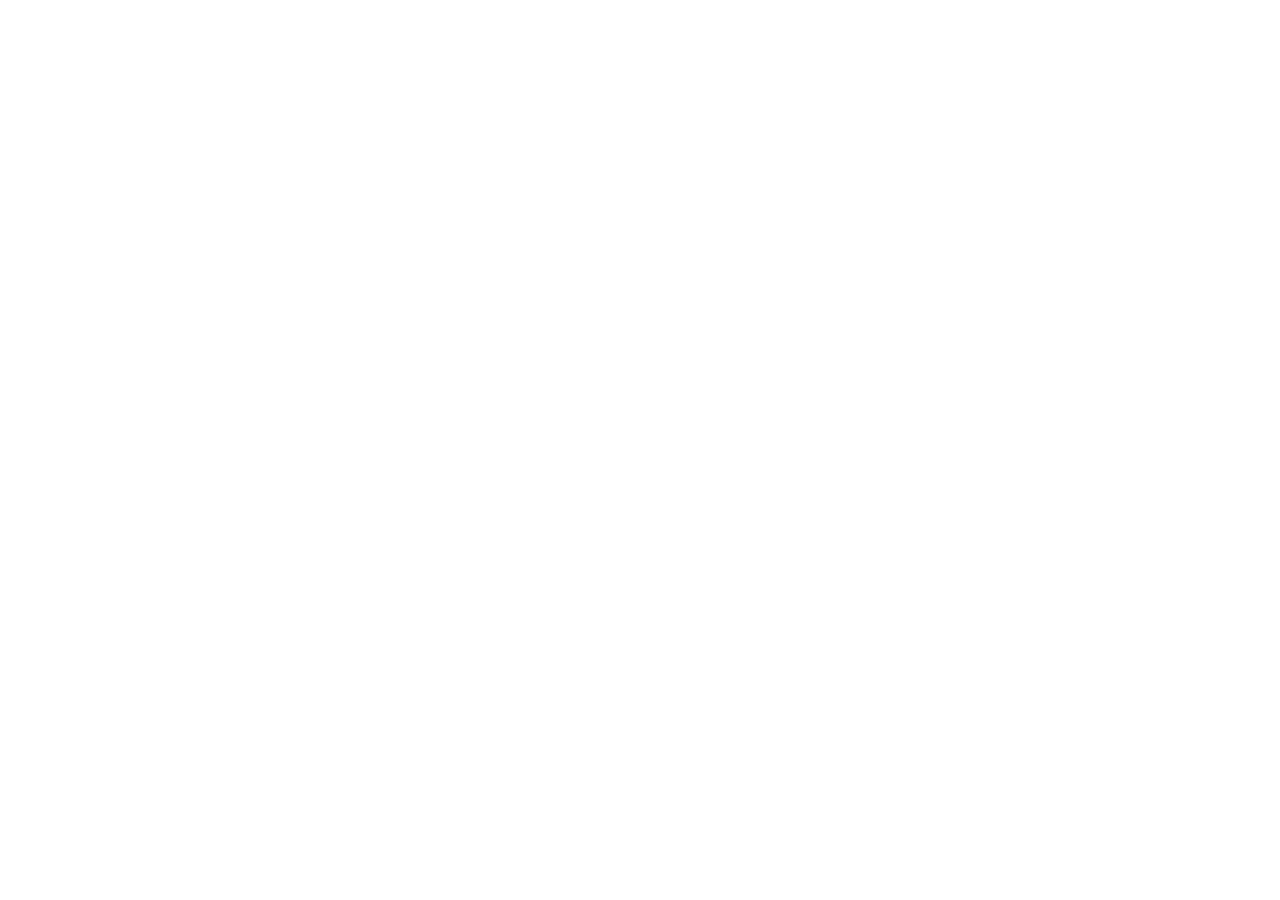
==== commit fd3c1853: "修改配置" ====
--- a/index.html
+++ b/index.html
@@ -3,11 +3,11 @@
 
 <head>
   <meta charset="UTF-8">
-  <link rel="icon" href="/favicon.ico">
+  <link rel="icon" href="/VisualDemo/favicon.ico">
   <meta name="viewport" content="width=device-width, initial-scale=1.0">
   <title>Vite App</title>
-  <script type="module" crossorigin src="/assets/index-DMF2P_Fr.js"></script>
-  <link rel="stylesheet" crossorigin href="/assets/index-CED1oWMq.css">
+  <script type="module" crossorigin src="/VisualDemo/assets/index-BIAtS-5E.js"></script>
+  <link rel="stylesheet" crossorigin href="/VisualDemo/assets/index-L1AOoQpD.css">
 </head>
 
 <body>
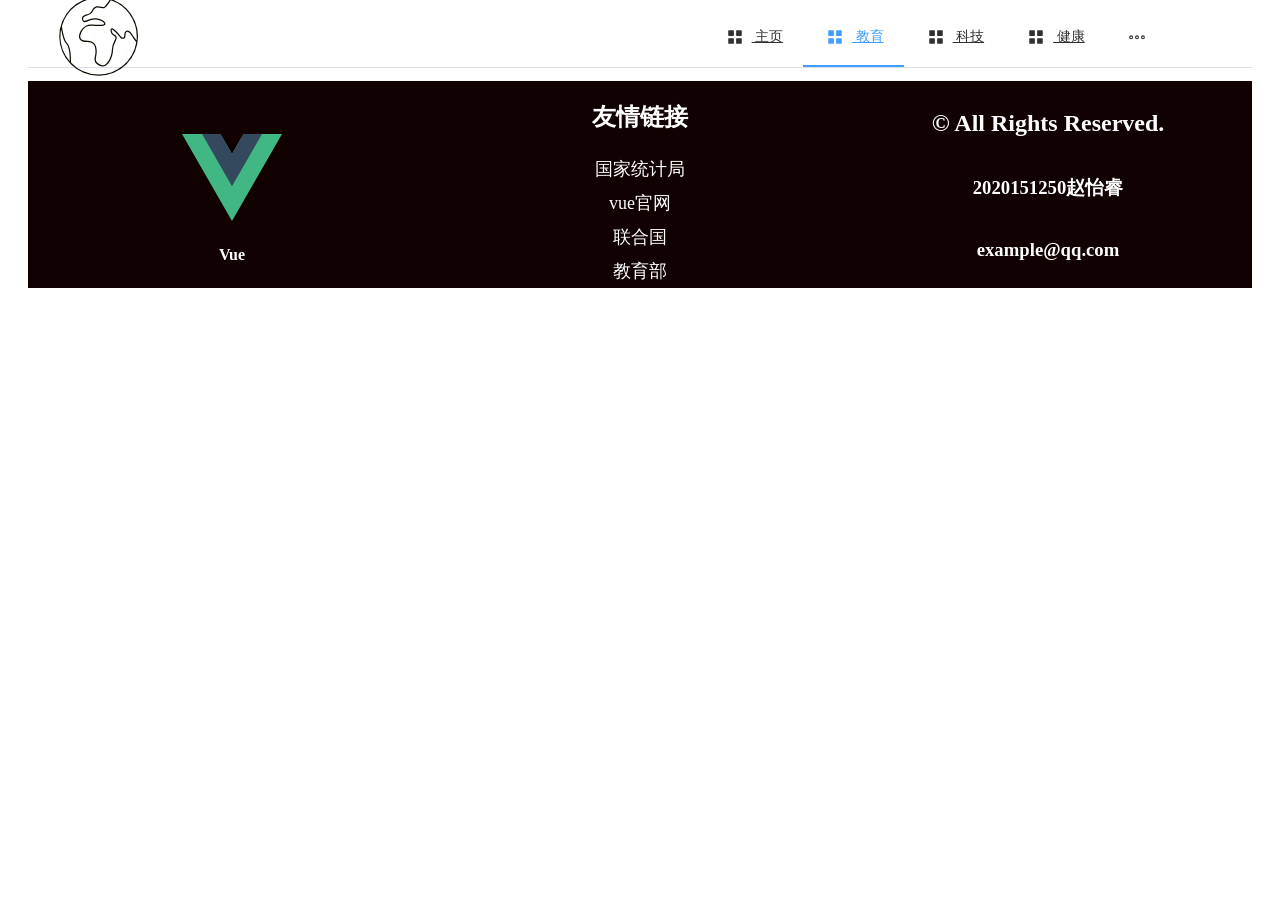
==== commit 18547629: "init" ====
--- a/index.html
+++ b/index.html
@@ -3,11 +3,11 @@
 
 <head>
   <meta charset="UTF-8">
-  <link rel="icon" href="/VisualDemo/favicon.ico">
+  <link rel="icon" href="/favicon.ico">
   <meta name="viewport" content="width=device-width, initial-scale=1.0">
   <title>Vite App</title>
-  <script type="module" crossorigin src="/VisualDemo/assets/index-BIAtS-5E.js"></script>
-  <link rel="stylesheet" crossorigin href="/VisualDemo/assets/index-L1AOoQpD.css">
+  <script type="module" crossorigin src="/assets/index-vN3sOrlQ.js"></script>
+  <link rel="stylesheet" crossorigin href="/assets/index-L1AOoQpD.css">
 </head>
 
 <body>
--- a/assets/index-L1AOoQpD.css
+++ b/assets/index-L1AOoQpD.css
@@ -0,0 +1 @@
+@charset "UTF-8";@font-face{font-family:iconfont;src:url([data-uri]) format("truetype")}.iconfont{font-family:iconfont!important;font-size:16px;font-style:normal;-webkit-font-smoothing:antialiased;-moz-osx-font-smoothing:grayscale}.icon-xueshimao:before{content:""}.header[data-v-d66a3a36]{text-align:center}.main[data-v-d66a3a36]{height:100%;width:100%;padding:.5%}.footer[data-v-d66a3a36]{display:flex;justify-content:center;flex-wrap:wrap}.footer .el-col[data-v-d66a3a36]{display:flex;flex-direction:column;align-items:center;justify-content:center;background-color:#110101}.footer .el-col a[data-v-d66a3a36]{color:#fff}.footer .el-col a[data-v-d66a3a36]:hover{color:#fce304be}:root{--el-color-white:#ffffff;--el-color-black:#000000;--el-color-primary-rgb:64,158,255;--el-color-success-rgb:103,194,58;--el-color-warning-rgb:230,162,60;--el-color-danger-rgb:245,108,108;--el-color-error-rgb:245,108,108;--el-color-info-rgb:144,147,153;--el-font-size-extra-large:20px;--el-font-size-large:18px;--el-font-size-medium:16px;--el-font-size-base:14px;--el-font-size-small:13px;--el-font-size-extra-small:12px;--el-font-family:"Helvetica Neue",Helvetica,"PingFang SC","Hiragino Sans GB","Microsoft YaHei","微软雅黑",Arial,sans-serif;--el-font-weight-primary:500;--el-font-line-height-primary:24px;--el-index-normal:1;--el-index-top:1000;--el-index-popper:2000;--el-border-radius-base:4px;--el-border-radius-small:2px;--el-border-radius-round:20px;--el-border-radius-circle:100%;--el-transition-duration:.3s;--el-transition-duration-fast:.2s;--el-transition-function-ease-in-out-bezier:cubic-bezier(.645,.045,.355,1);--el-transition-function-fast-bezier:cubic-bezier(.23,1,.32,1);--el-transition-all:all var(--el-transition-duration) var(--el-transition-function-ease-in-out-bezier);--el-transition-fade:opacity var(--el-transition-duration) var(--el-transition-function-fast-bezier);--el-transition-md-fade:transform var(--el-transition-duration) var(--el-transition-function-fast-bezier),opacity var(--el-transition-duration) var(--el-transition-function-fast-bezier);--el-transition-fade-linear:opacity var(--el-transition-duration-fast) linear;--el-transition-border:border-color var(--el-transition-duration-fast) var(--el-transition-function-ease-in-out-bezier);--el-transition-box-shadow:box-shadow var(--el-transition-duration-fast) var(--el-transition-function-ease-in-out-bezier);--el-transition-color:color var(--el-transition-duration-fast) var(--el-transition-function-ease-in-out-bezier);--el-component-size-large:40px;--el-component-size:32px;--el-component-size-small:24px}:root{color-scheme:light;--el-color-primary:#409eff;--el-color-primary-light-3:#79bbff;--el-color-primary-light-5:#a0cfff;--el-color-primary-light-7:#c6e2ff;--el-color-primary-light-8:#d9ecff;--el-color-primary-light-9:#ecf5ff;--el-color-primary-dark-2:#337ecc;--el-color-success:#67c23a;--el-color-success-light-3:#95d475;--el-color-success-light-5:#b3e19d;--el-color-success-light-7:#d1edc4;--el-color-success-light-8:#e1f3d8;--el-color-success-light-9:#f0f9eb;--el-color-success-dark-2:#529b2e;--el-color-warning:#e6a23c;--el-color-warning-light-3:#eebe77;--el-color-warning-light-5:#f3d19e;--el-color-warning-light-7:#f8e3c5;--el-color-warning-light-8:#faecd8;--el-color-warning-light-9:#fdf6ec;--el-color-warning-dark-2:#b88230;--el-color-danger:#f56c6c;--el-color-danger-light-3:#f89898;--el-color-danger-light-5:#fab6b6;--el-color-danger-light-7:#fcd3d3;--el-color-danger-light-8:#fde2e2;--el-color-danger-light-9:#fef0f0;--el-color-danger-dark-2:#c45656;--el-color-error:#f56c6c;--el-color-error-light-3:#f89898;--el-color-error-light-5:#fab6b6;--el-color-error-light-7:#fcd3d3;--el-color-error-light-8:#fde2e2;--el-color-error-light-9:#fef0f0;--el-color-error-dark-2:#c45656;--el-color-info:#909399;--el-color-info-light-3:#b1b3b8;--el-color-info-light-5:#c8c9cc;--el-color-info-light-7:#dedfe0;--el-color-info-light-8:#e9e9eb;--el-color-info-light-9:#f4f4f5;--el-color-info-dark-2:#73767a;--el-bg-color:#ffffff;--el-bg-color-page:#f2f3f5;--el-bg-color-overlay:#ffffff;--el-text-color-primary:#303133;--el-text-color-regular:#606266;--el-text-color-secondary:#909399;--el-text-color-placeholder:#a8abb2;--el-text-color-disabled:#c0c4cc;--el-border-color:#dcdfe6;--el-border-color-light:#e4e7ed;--el-border-color-lighter:#ebeef5;--el-border-color-extra-light:#f2f6fc;--el-border-color-dark:#d4d7de;--el-border-color-darker:#cdd0d6;--el-fill-color:#f0f2f5;--el-fill-color-light:#f5f7fa;--el-fill-color-lighter:#fafafa;--el-fill-color-extra-light:#fafcff;--el-fill-color-dark:#ebedf0;--el-fill-color-darker:#e6e8eb;--el-fill-color-blank:#ffffff;--el-box-shadow:0px 12px 32px 4px rgba(0,0,0,.04),0px 8px 20px rgba(0,0,0,.08);--el-box-shadow-light:0px 0px 12px rgba(0,0,0,.12);--el-box-shadow-lighter:0px 0px 6px rgba(0,0,0,.12);--el-box-shadow-dark:0px 16px 48px 16px rgba(0,0,0,.08),0px 12px 32px rgba(0,0,0,.12),0px 8px 16px -8px rgba(0,0,0,.16);--el-disabled-bg-color:var(--el-fill-color-light);--el-disabled-text-color:var(--el-text-color-placeholder);--el-disabled-border-color:var(--el-border-color-light);--el-overlay-color:rgba(0,0,0,.8);--el-overlay-color-light:rgba(0,0,0,.7);--el-overlay-color-lighter:rgba(0,0,0,.5);--el-mask-color:rgba(255,255,255,.9);--el-mask-color-extra-light:rgba(255,255,255,.3);--el-border-width:1px;--el-border-style:solid;--el-border-color-hover:var(--el-text-color-disabled);--el-border:var(--el-border-width) var(--el-border-style) var(--el-border-color);--el-svg-monochrome-grey:var(--el-border-color)}.fade-in-linear-enter-active,.fade-in-linear-leave-active{transition:var(--el-transition-fade-linear)}.fade-in-linear-enter-from,.fade-in-linear-leave-to{opacity:0}.el-fade-in-linear-enter-active,.el-fade-in-linear-leave-active{transition:var(--el-transition-fade-linear)}.el-fade-in-linear-enter-from,.el-fade-in-linear-leave-to{opacity:0}.el-fade-in-enter-active,.el-fade-in-leave-active{transition:all var(--el-transition-duration) cubic-bezier(.55,0,.1,1)}.el-fade-in-enter-from,.el-fade-in-leave-active{opacity:0}.el-zoom-in-center-enter-active,.el-zoom-in-center-leave-active{transition:all var(--el-transition-duration) cubic-bezier(.55,0,.1,1)}.el-zoom-in-center-enter-from,.el-zoom-in-center-leave-active{opacity:0;transform:scaleX(0)}.el-zoom-in-top-enter-active,.el-zoom-in-top-leave-active{opacity:1;transform:scaleY(1);transform-origin:center top;transition:var(--el-transition-md-fade)}.el-zoom-in-top-enter-active[data-popper-placement^=top],.el-zoom-in-top-leave-active[data-popper-placement^=top]{transform-origin:center bottom}.el-zoom-in-top-enter-from,.el-zoom-in-top-leave-active{opacity:0;transform:scaleY(0)}.el-zoom-in-bottom-enter-active,.el-zoom-in-bottom-leave-active{opacity:1;transform:scaleY(1);transform-origin:center bottom;transition:var(--el-transition-md-fade)}.el-zoom-in-bottom-enter-from,.el-zoom-in-bottom-leave-active{opacity:0;transform:scaleY(0)}.el-zoom-in-left-enter-active,.el-zoom-in-left-leave-active{opacity:1;transform:scale(1);transform-origin:top left;transition:var(--el-transition-md-fade)}.el-zoom-in-left-enter-from,.el-zoom-in-left-leave-active{opacity:0;transform:scale(.45)}.collapse-transition{transition:var(--el-transition-duration) height ease-in-out,var(--el-transition-duration) padding-top ease-in-out,var(--el-transition-duration) padding-bottom ease-in-out}.el-collapse-transition-enter-active,.el-collapse-transition-leave-active{transition:var(--el-transition-duration) max-height ease-in-out,var(--el-transition-duration) padding-top ease-in-out,var(--el-transition-duration) padding-bottom ease-in-out}.horizontal-collapse-transition{transition:var(--el-transition-duration) width ease-in-out,var(--el-transition-duration) padding-left ease-in-out,var(--el-transition-duration) padding-right ease-in-out}.el-list-enter-active,.el-list-leave-active{transition:all 1s}.el-list-enter-from,.el-list-leave-to{opacity:0;transform:translateY(-30px)}.el-list-leave-active{position:absolute!important}.el-opacity-transition{transition:opacity var(--el-transition-duration) cubic-bezier(.55,0,.1,1)}.el-icon-loading{-webkit-animation:rotating 2s linear infinite;animation:rotating 2s linear infinite}.el-icon--right{margin-left:5px}.el-icon--left{margin-right:5px}@-webkit-keyframes rotating{0%{transform:rotate(0)}to{transform:rotate(1turn)}}@keyframes rotating{0%{transform:rotate(0)}to{transform:rotate(1turn)}}.el-icon{--color:inherit;align-items:center;display:inline-flex;height:1em;justify-content:center;line-height:1em;position:relative;width:1em;fill:currentColor;color:var(--color);font-size:inherit}.el-icon.is-loading{-webkit-animation:rotating 2s linear infinite;animation:rotating 2s linear infinite}.el-icon svg{height:1em;width:1em}.el-affix--fixed{position:fixed}.el-alert{--el-alert-padding:8px 16px;--el-alert-border-radius-base:var(--el-border-radius-base);--el-alert-title-font-size:14px;--el-alert-title-with-description-font-size:16px;--el-alert-description-font-size:14px;--el-alert-close-font-size:16px;--el-alert-close-customed-font-size:14px;--el-alert-icon-size:16px;--el-alert-icon-large-size:28px;align-items:center;background-color:var(--el-color-white);border-radius:var(--el-alert-border-radius-base);box-sizing:border-box;display:flex;margin:0;opacity:1;overflow:hidden;padding:var(--el-alert-padding);position:relative;transition:opacity var(--el-transition-duration-fast);width:100%}.el-alert.is-light .el-alert__close-btn{color:var(--el-text-color-placeholder)}.el-alert.is-dark .el-alert__close-btn,.el-alert.is-dark .el-alert__description{color:var(--el-color-white)}.el-alert.is-center{justify-content:center}.el-alert--success{--el-alert-bg-color:var(--el-color-success-light-9)}.el-alert--success.is-light{background-color:var(--el-alert-bg-color)}.el-alert--success.is-light,.el-alert--success.is-light .el-alert__description{color:var(--el-color-success)}.el-alert--success.is-dark{background-color:var(--el-color-success);color:var(--el-color-white)}.el-alert--info{--el-alert-bg-color:var(--el-color-info-light-9)}.el-alert--info.is-light{background-color:var(--el-alert-bg-color)}.el-alert--info.is-light,.el-alert--info.is-light .el-alert__description{color:var(--el-color-info)}.el-alert--info.is-dark{background-color:var(--el-color-info);color:var(--el-color-white)}.el-alert--warning{--el-alert-bg-color:var(--el-color-warning-light-9)}.el-alert--warning.is-light{background-color:var(--el-alert-bg-color)}.el-alert--warning.is-light,.el-alert--warning.is-light .el-alert__description{color:var(--el-color-warning)}.el-alert--warning.is-dark{background-color:var(--el-color-warning);color:var(--el-color-white)}.el-alert--error{--el-alert-bg-color:var(--el-color-error-light-9)}.el-alert--error.is-light{background-color:var(--el-alert-bg-color)}.el-alert--error.is-light,.el-alert--error.is-light .el-alert__description{color:var(--el-color-error)}.el-alert--error.is-dark{background-color:var(--el-color-error);color:var(--el-color-white)}.el-alert__content{display:flex;flex-direction:column;gap:4px}.el-alert .el-alert__icon{font-size:var(--el-alert-icon-size);margin-right:8px;width:var(--el-alert-icon-size)}.el-alert .el-alert__icon.is-big{font-size:var(--el-alert-icon-large-size);margin-right:12px;width:var(--el-alert-icon-large-size)}.el-alert__title{font-size:var(--el-alert-title-font-size);line-height:24px}.el-alert__title.with-description{font-size:var(--el-alert-title-with-description-font-size)}.el-alert .el-alert__description{font-size:var(--el-alert-description-font-size);margin:0}.el-alert .el-alert__close-btn{cursor:pointer;font-size:var(--el-alert-close-font-size);opacity:1;position:absolute;right:16px;top:12px}.el-alert .el-alert__close-btn.is-customed{font-size:var(--el-alert-close-customed-font-size);font-style:normal;line-height:24px;top:8px}.el-alert-fade-enter-from,.el-alert-fade-leave-active{opacity:0}.el-aside{box-sizing:border-box;flex-shrink:0;overflow:auto;width:var(--el-aside-width,300px)}.el-autocomplete{display:inline-block;position:relative}.el-autocomplete__popper.el-popper{background:var(--el-bg-color-overlay);border:1px solid var(--el-border-color-light);box-shadow:var(--el-box-shadow-light)}.el-autocomplete__popper.el-popper .el-popper__arrow:before{border:1px solid var(--el-border-color-light)}.el-autocomplete__popper.el-popper[data-popper-placement^=top] .el-popper__arrow:before{border-left-color:transparent;border-top-color:transparent}.el-autocomplete__popper.el-popper[data-popper-placement^=bottom] .el-popper__arrow:before{border-bottom-color:transparent;border-right-color:transparent}.el-autocomplete__popper.el-popper[data-popper-placement^=left] .el-popper__arrow:before{border-bottom-color:transparent;border-left-color:transparent}.el-autocomplete__popper.el-popper[data-popper-placement^=right] .el-popper__arrow:before{border-right-color:transparent;border-top-color:transparent}.el-autocomplete-suggestion{border-radius:var(--el-border-radius-base);box-sizing:border-box}.el-autocomplete-suggestion__wrap{box-sizing:border-box;max-height:280px;padding:10px 0}.el-autocomplete-suggestion__list{margin:0;padding:0}.el-autocomplete-suggestion li{color:var(--el-text-color-regular);cursor:pointer;font-size:var(--el-font-size-base);line-height:34px;list-style:none;margin:0;overflow:hidden;padding:0 20px;text-align:left;text-overflow:ellipsis;white-space:nowrap}.el-autocomplete-suggestion li:hover,.el-autocomplete-suggestion li.highlighted{background-color:var(--el-fill-color-light)}.el-autocomplete-suggestion li.divider{border-top:1px solid var(--el-color-black);margin-top:6px}.el-autocomplete-suggestion li.divider:last-child{margin-bottom:-6px}.el-autocomplete-suggestion.is-loading li{color:var(--el-text-color-secondary);font-size:20px;height:100px;line-height:100px;text-align:center}.el-autocomplete-suggestion.is-loading li:after{content:"";display:inline-block;height:100%;vertical-align:middle}.el-autocomplete-suggestion.is-loading li:hover{background-color:var(--el-bg-color-overlay)}.el-autocomplete-suggestion.is-loading .el-icon-loading{vertical-align:middle}.el-avatar{--el-avatar-text-color:var(--el-color-white);--el-avatar-bg-color:var(--el-text-color-disabled);--el-avatar-text-size:14px;--el-avatar-icon-size:18px;--el-avatar-border-radius:var(--el-border-radius-base);--el-avatar-size-large:56px;--el-avatar-size-small:24px;--el-avatar-size:40px;align-items:center;background:var(--el-avatar-bg-color);box-sizing:border-box;color:var(--el-avatar-text-color);display:inline-flex;font-size:var(--el-avatar-text-size);height:var(--el-avatar-size);justify-content:center;overflow:hidden;text-align:center;width:var(--el-avatar-size)}.el-avatar>img{display:block;height:100%;width:100%}.el-avatar--circle{border-radius:50%}.el-avatar--square{border-radius:var(--el-avatar-border-radius)}.el-avatar--icon{font-size:var(--el-avatar-icon-size)}.el-avatar--small{--el-avatar-size:24px}.el-avatar--large{--el-avatar-size:56px}.el-backtop{--el-backtop-bg-color:var(--el-bg-color-overlay);--el-backtop-text-color:var(--el-color-primary);--el-backtop-hover-bg-color:var(--el-border-color-extra-light);align-items:center;background-color:var(--el-backtop-bg-color);border-radius:50%;box-shadow:var(--el-box-shadow-lighter);color:var(--el-backtop-text-color);cursor:pointer;display:flex;font-size:20px;height:40px;justify-content:center;position:fixed;width:40px;z-index:5}.el-backtop:hover{background-color:var(--el-backtop-hover-bg-color)}.el-backtop__icon{font-size:20px}.el-badge{--el-badge-bg-color:var(--el-color-danger);--el-badge-radius:10px;--el-badge-font-size:12px;--el-badge-padding:6px;--el-badge-size:18px;display:inline-block;position:relative;vertical-align:middle;width:-webkit-fit-content;width:-moz-fit-content;width:fit-content}.el-badge__content{align-items:center;background-color:var(--el-badge-bg-color);border:1px solid var(--el-bg-color);border-radius:var(--el-badge-radius);color:var(--el-color-white);display:inline-flex;font-size:var(--el-badge-font-size);height:var(--el-badge-size);justify-content:center;padding:0 var(--el-badge-padding);white-space:nowrap}.el-badge__content.is-fixed{position:absolute;right:calc(1px + var(--el-badge-size)/2);top:0;transform:translateY(-50%) translate(100%);z-index:var(--el-index-normal)}.el-badge__content.is-fixed.is-dot{right:5px}.el-badge__content.is-dot{border-radius:50%;height:8px;padding:0;right:0;width:8px}.el-badge__content--primary{background-color:var(--el-color-primary)}.el-badge__content--success{background-color:var(--el-color-success)}.el-badge__content--warning{background-color:var(--el-color-warning)}.el-badge__content--info{background-color:var(--el-color-info)}.el-badge__content--danger{background-color:var(--el-color-danger)}.el-breadcrumb{font-size:14px;line-height:1}.el-breadcrumb:after,.el-breadcrumb:before{content:"";display:table}.el-breadcrumb:after{clear:both}.el-breadcrumb__separator{color:var(--el-text-color-placeholder);font-weight:700;margin:0 9px}.el-breadcrumb__separator.el-icon{font-weight:400;margin:0 6px}.el-breadcrumb__separator.el-icon svg{vertical-align:middle}.el-breadcrumb__item{align-items:center;display:inline-flex;float:left}.el-breadcrumb__inner{color:var(--el-text-color-regular)}.el-breadcrumb__inner a,.el-breadcrumb__inner.is-link{color:var(--el-text-color-primary);font-weight:700;text-decoration:none;transition:var(--el-transition-color)}.el-breadcrumb__inner a:hover,.el-breadcrumb__inner.is-link:hover{color:var(--el-color-primary);cursor:pointer}.el-breadcrumb__item:last-child .el-breadcrumb__inner,.el-breadcrumb__item:last-child .el-breadcrumb__inner a,.el-breadcrumb__item:last-child .el-breadcrumb__inner a:hover,.el-breadcrumb__item:last-child .el-breadcrumb__inner:hover{color:var(--el-text-color-regular);cursor:text;font-weight:400}.el-breadcrumb__item:last-child .el-breadcrumb__separator{display:none}.el-button-group{display:inline-block;vertical-align:middle}.el-button-group:after,.el-button-group:before{content:"";display:table}.el-button-group:after{clear:both}.el-button-group>.el-button{float:left;position:relative}.el-button-group>.el-button+.el-button{margin-left:0}.el-button-group>.el-button:first-child{border-bottom-right-radius:0;border-top-right-radius:0}.el-button-group>.el-button:last-child{border-bottom-left-radius:0;border-top-left-radius:0}.el-button-group>.el-button:first-child:last-child{border-bottom-left-radius:var(--el-border-radius-base);border-bottom-right-radius:var(--el-border-radius-base);border-top-left-radius:var(--el-border-radius-base);border-top-right-radius:var(--el-border-radius-base)}.el-button-group>.el-button:first-child:last-child.is-round{border-radius:var(--el-border-radius-round)}.el-button-group>.el-button:first-child:last-child.is-circle{border-radius:50%}.el-button-group>.el-button:not(:first-child):not(:last-child){border-radius:0}.el-button-group>.el-button:not(:last-child){margin-right:-1px}.el-button-group>.el-button:active,.el-button-group>.el-button:focus,.el-button-group>.el-button:hover{z-index:1}.el-button-group>.el-button.is-active{z-index:1}.el-button-group>.el-dropdown>.el-button{border-bottom-left-radius:0;border-left-color:var(--el-button-divide-border-color);border-top-left-radius:0}.el-button-group .el-button--primary:first-child{border-right-color:var(--el-button-divide-border-color)}.el-button-group .el-button--primary:last-child{border-left-color:var(--el-button-divide-border-color)}.el-button-group .el-button--primary:not(:first-child):not(:last-child){border-left-color:var(--el-button-divide-border-color);border-right-color:var(--el-button-divide-border-color)}.el-button-group .el-button--success:first-child{border-right-color:var(--el-button-divide-border-color)}.el-button-group .el-button--success:last-child{border-left-color:var(--el-button-divide-border-color)}.el-button-group .el-button--success:not(:first-child):not(:last-child){border-left-color:var(--el-button-divide-border-color);border-right-color:var(--el-button-divide-border-color)}.el-button-group .el-button--warning:first-child{border-right-color:var(--el-button-divide-border-color)}.el-button-group .el-button--warning:last-child{border-left-color:var(--el-button-divide-border-color)}.el-button-group .el-button--warning:not(:first-child):not(:last-child){border-left-color:var(--el-button-divide-border-color);border-right-color:var(--el-button-divide-border-color)}.el-button-group .el-button--danger:first-child{border-right-color:var(--el-button-divide-border-color)}.el-button-group .el-button--danger:last-child{border-left-color:var(--el-button-divide-border-color)}.el-button-group .el-button--danger:not(:first-child):not(:last-child){border-left-color:var(--el-button-divide-border-color);border-right-color:var(--el-button-divide-border-color)}.el-button-group .el-button--info:first-child{border-right-color:var(--el-button-divide-border-color)}.el-button-group .el-button--info:last-child{border-left-color:var(--el-button-divide-border-color)}.el-button-group .el-button--info:not(:first-child):not(:last-child){border-left-color:var(--el-button-divide-border-color);border-right-color:var(--el-button-divide-border-color)}.el-button{--el-button-font-weight:var(--el-font-weight-primary);--el-button-border-color:var(--el-border-color);--el-button-bg-color:var(--el-fill-color-blank);--el-button-text-color:var(--el-text-color-regular);--el-button-disabled-text-color:var(--el-disabled-text-color);--el-button-disabled-bg-color:var(--el-fill-color-blank);--el-button-disabled-border-color:var(--el-border-color-light);--el-button-divide-border-color:rgba(255,255,255,.5);--el-button-hover-text-color:var(--el-color-primary);--el-button-hover-bg-color:var(--el-color-primary-light-9);--el-button-hover-border-color:var(--el-color-primary-light-7);--el-button-active-text-color:var(--el-button-hover-text-color);--el-button-active-border-color:var(--el-color-primary);--el-button-active-bg-color:var(--el-button-hover-bg-color);--el-button-outline-color:var(--el-color-primary-light-5);--el-button-hover-link-text-color:var(--el-color-info);--el-button-active-color:var(--el-text-color-primary);align-items:center;-webkit-appearance:none;background-color:var(--el-button-bg-color);border:var(--el-border);border-color:var(--el-button-border-color);border-radius:var(--el-border-radius-base);box-sizing:border-box;color:var(--el-button-text-color);cursor:pointer;display:inline-flex;font-size:var(--el-font-size-base);font-weight:var(--el-button-font-weight);height:32px;justify-content:center;line-height:1;outline:none;padding:8px 15px;text-align:center;transition:.1s;-webkit-user-select:none;-moz-user-select:none;-ms-user-select:none;user-select:none;vertical-align:middle;white-space:nowrap}.el-button:hover{background-color:var(--el-button-hover-bg-color);border-color:var(--el-button-hover-border-color);color:var(--el-button-hover-text-color);outline:none}.el-button:active{background-color:var(--el-button-active-bg-color);border-color:var(--el-button-active-border-color);color:var(--el-button-active-text-color);outline:none}.el-button:focus-visible{outline:2px solid var(--el-button-outline-color);outline-offset:1px;transition:outline-offset 0s,outline 0s}.el-button>span{align-items:center;display:inline-flex}.el-button+.el-button{margin-left:12px}.el-button.is-round{padding:8px 15px}.el-button::-moz-focus-inner{border:0}.el-button [class*=el-icon]+span{margin-left:6px}.el-button [class*=el-icon] svg{vertical-align:bottom}.el-button.is-plain{--el-button-hover-text-color:var(--el-color-primary);--el-button-hover-bg-color:var(--el-fill-color-blank);--el-button-hover-border-color:var(--el-color-primary)}.el-button.is-active{background-color:var(--el-button-active-bg-color);border-color:var(--el-button-active-border-color);color:var(--el-button-active-text-color);outline:none}.el-button.is-disabled,.el-button.is-disabled:hover{background-color:var(--el-button-disabled-bg-color);background-image:none;border-color:var(--el-button-disabled-border-color);color:var(--el-button-disabled-text-color);cursor:not-allowed}.el-button.is-loading{pointer-events:none;position:relative}.el-button.is-loading:before{background-color:var(--el-mask-color-extra-light);border-radius:inherit;bottom:-1px;content:"";left:-1px;pointer-events:none;position:absolute;right:-1px;top:-1px;z-index:1}.el-button.is-round{border-radius:var(--el-border-radius-round)}.el-button.is-circle{border-radius:50%;padding:8px;width:32px}.el-button.is-text{background-color:transparent;border:0 solid transparent;color:var(--el-button-text-color)}.el-button.is-text.is-disabled{background-color:transparent!important;color:var(--el-button-disabled-text-color)}.el-button.is-text:not(.is-disabled):hover{background-color:var(--el-fill-color-light)}.el-button.is-text:not(.is-disabled):focus-visible{outline:2px solid var(--el-button-outline-color);outline-offset:1px;transition:outline-offset 0s,outline 0s}.el-button.is-text:not(.is-disabled):active{background-color:var(--el-fill-color)}.el-button.is-text:not(.is-disabled).is-has-bg{background-color:var(--el-fill-color-light)}.el-button.is-text:not(.is-disabled).is-has-bg:hover{background-color:var(--el-fill-color)}.el-button.is-text:not(.is-disabled).is-has-bg:active{background-color:var(--el-fill-color-dark)}.el-button__text--expand{letter-spacing:.3em;margin-right:-.3em}.el-button.is-link{background:transparent;border-color:transparent;color:var(--el-button-text-color);height:auto;padding:2px}.el-button.is-link:hover{color:var(--el-button-hover-link-text-color)}.el-button.is-link.is-disabled{background-color:transparent!important;border-color:transparent!important;color:var(--el-button-disabled-text-color)}.el-button.is-link:not(.is-disabled):hover{background-color:transparent;border-color:transparent}.el-button.is-link:not(.is-disabled):active{background-color:transparent;border-color:transparent;color:var(--el-button-active-color)}.el-button--text{background:transparent;border-color:transparent;color:var(--el-color-primary);padding-left:0;padding-right:0}.el-button--text.is-disabled{background-color:transparent!important;border-color:transparent!important;color:var(--el-button-disabled-text-color)}.el-button--text:not(.is-disabled):hover{background-color:transparent;border-color:transparent;color:var(--el-color-primary-light-3)}.el-button--text:not(.is-disabled):active{background-color:transparent;border-color:transparent;color:var(--el-color-primary-dark-2)}.el-button__link--expand{letter-spacing:.3em;margin-right:-.3em}.el-button--primary{--el-button-text-color:var(--el-color-white);--el-button-bg-color:var(--el-color-primary);--el-button-border-color:var(--el-color-primary);--el-button-outline-color:var(--el-color-primary-light-5);--el-button-active-color:var(--el-color-primary-dark-2);--el-button-hover-text-color:var(--el-color-white);--el-button-hover-link-text-color:var(--el-color-primary-light-5);--el-button-hover-bg-color:var(--el-color-primary-light-3);--el-button-hover-border-color:var(--el-color-primary-light-3);--el-button-active-bg-color:var(--el-color-primary-dark-2);--el-button-active-border-color:var(--el-color-primary-dark-2);--el-button-disabled-text-color:var(--el-color-white);--el-button-disabled-bg-color:var(--el-color-primary-light-5);--el-button-disabled-border-color:var(--el-color-primary-light-5)}.el-button--primary.is-link,.el-button--primary.is-plain,.el-button--primary.is-text{--el-button-text-color:var(--el-color-primary);--el-button-bg-color:var(--el-color-primary-light-9);--el-button-border-color:var(--el-color-primary-light-5);--el-button-hover-text-color:var(--el-color-white);--el-button-hover-bg-color:var(--el-color-primary);--el-button-hover-border-color:var(--el-color-primary);--el-button-active-text-color:var(--el-color-white)}.el-button--primary.is-link.is-disabled,.el-button--primary.is-link.is-disabled:active,.el-button--primary.is-link.is-disabled:focus,.el-button--primary.is-link.is-disabled:hover,.el-button--primary.is-plain.is-disabled,.el-button--primary.is-plain.is-disabled:active,.el-button--primary.is-plain.is-disabled:focus,.el-button--primary.is-plain.is-disabled:hover,.el-button--primary.is-text.is-disabled,.el-button--primary.is-text.is-disabled:active,.el-button--primary.is-text.is-disabled:focus,.el-button--primary.is-text.is-disabled:hover{background-color:var(--el-color-primary-light-9);border-color:var(--el-color-primary-light-8);color:var(--el-color-primary-light-5)}.el-button--success{--el-button-text-color:var(--el-color-white);--el-button-bg-color:var(--el-color-success);--el-button-border-color:var(--el-color-success);--el-button-outline-color:var(--el-color-success-light-5);--el-button-active-color:var(--el-color-success-dark-2);--el-button-hover-text-color:var(--el-color-white);--el-button-hover-link-text-color:var(--el-color-success-light-5);--el-button-hover-bg-color:var(--el-color-success-light-3);--el-button-hover-border-color:var(--el-color-success-light-3);--el-button-active-bg-color:var(--el-color-success-dark-2);--el-button-active-border-color:var(--el-color-success-dark-2);--el-button-disabled-text-color:var(--el-color-white);--el-button-disabled-bg-color:var(--el-color-success-light-5);--el-button-disabled-border-color:var(--el-color-success-light-5)}.el-button--success.is-link,.el-button--success.is-plain,.el-button--success.is-text{--el-button-text-color:var(--el-color-success);--el-button-bg-color:var(--el-color-success-light-9);--el-button-border-color:var(--el-color-success-light-5);--el-button-hover-text-color:var(--el-color-white);--el-button-hover-bg-color:var(--el-color-success);--el-button-hover-border-color:var(--el-color-success);--el-button-active-text-color:var(--el-color-white)}.el-button--success.is-link.is-disabled,.el-button--success.is-link.is-disabled:active,.el-button--success.is-link.is-disabled:focus,.el-button--success.is-link.is-disabled:hover,.el-button--success.is-plain.is-disabled,.el-button--success.is-plain.is-disabled:active,.el-button--success.is-plain.is-disabled:focus,.el-button--success.is-plain.is-disabled:hover,.el-button--success.is-text.is-disabled,.el-button--success.is-text.is-disabled:active,.el-button--success.is-text.is-disabled:focus,.el-button--success.is-text.is-disabled:hover{background-color:var(--el-color-success-light-9);border-color:var(--el-color-success-light-8);color:var(--el-color-success-light-5)}.el-button--warning{--el-button-text-color:var(--el-color-white);--el-button-bg-color:var(--el-color-warning);--el-button-border-color:var(--el-color-warning);--el-button-outline-color:var(--el-color-warning-light-5);--el-button-active-color:var(--el-color-warning-dark-2);--el-button-hover-text-color:var(--el-color-white);--el-button-hover-link-text-color:var(--el-color-warning-light-5);--el-button-hover-bg-color:var(--el-color-warning-light-3);--el-button-hover-border-color:var(--el-color-warning-light-3);--el-button-active-bg-color:var(--el-color-warning-dark-2);--el-button-active-border-color:var(--el-color-warning-dark-2);--el-button-disabled-text-color:var(--el-color-white);--el-button-disabled-bg-color:var(--el-color-warning-light-5);--el-button-disabled-border-color:var(--el-color-warning-light-5)}.el-button--warning.is-link,.el-button--warning.is-plain,.el-button--warning.is-text{--el-button-text-color:var(--el-color-warning);--el-button-bg-color:var(--el-color-warning-light-9);--el-button-border-color:var(--el-color-warning-light-5);--el-button-hover-text-color:var(--el-color-white);--el-button-hover-bg-color:var(--el-color-warning);--el-button-hover-border-color:var(--el-color-warning);--el-button-active-text-color:var(--el-color-white)}.el-button--warning.is-link.is-disabled,.el-button--warning.is-link.is-disabled:active,.el-button--warning.is-link.is-disabled:focus,.el-button--warning.is-link.is-disabled:hover,.el-button--warning.is-plain.is-disabled,.el-button--warning.is-plain.is-disabled:active,.el-button--warning.is-plain.is-disabled:focus,.el-button--warning.is-plain.is-disabled:hover,.el-button--warning.is-text.is-disabled,.el-button--warning.is-text.is-disabled:active,.el-button--warning.is-text.is-disabled:focus,.el-button--warning.is-text.is-disabled:hover{background-color:var(--el-color-warning-light-9);border-color:var(--el-color-warning-light-8);color:var(--el-color-warning-light-5)}.el-button--danger{--el-button-text-color:var(--el-color-white);--el-button-bg-color:var(--el-color-danger);--el-button-border-color:var(--el-color-danger);--el-button-outline-color:var(--el-color-danger-light-5);--el-button-active-color:var(--el-color-danger-dark-2);--el-button-hover-text-color:var(--el-color-white);--el-button-hover-link-text-color:var(--el-color-danger-light-5);--el-button-hover-bg-color:var(--el-color-danger-light-3);--el-button-hover-border-color:var(--el-color-danger-light-3);--el-button-active-bg-color:var(--el-color-danger-dark-2);--el-button-active-border-color:var(--el-color-danger-dark-2);--el-button-disabled-text-color:var(--el-color-white);--el-button-disabled-bg-color:var(--el-color-danger-light-5);--el-button-disabled-border-color:var(--el-color-danger-light-5)}.el-button--danger.is-link,.el-button--danger.is-plain,.el-button--danger.is-text{--el-button-text-color:var(--el-color-danger);--el-button-bg-color:var(--el-color-danger-light-9);--el-button-border-color:var(--el-color-danger-light-5);--el-button-hover-text-color:var(--el-color-white);--el-button-hover-bg-color:var(--el-color-danger);--el-button-hover-border-color:var(--el-color-danger);--el-button-active-text-color:var(--el-color-white)}.el-button--danger.is-link.is-disabled,.el-button--danger.is-link.is-disabled:active,.el-button--danger.is-link.is-disabled:focus,.el-button--danger.is-link.is-disabled:hover,.el-button--danger.is-plain.is-disabled,.el-button--danger.is-plain.is-disabled:active,.el-button--danger.is-plain.is-disabled:focus,.el-button--danger.is-plain.is-disabled:hover,.el-button--danger.is-text.is-disabled,.el-button--danger.is-text.is-disabled:active,.el-button--danger.is-text.is-disabled:focus,.el-button--danger.is-text.is-disabled:hover{background-color:var(--el-color-danger-light-9);border-color:var(--el-color-danger-light-8);color:var(--el-color-danger-light-5)}.el-button--info{--el-button-text-color:var(--el-color-white);--el-button-bg-color:var(--el-color-info);--el-button-border-color:var(--el-color-info);--el-button-outline-color:var(--el-color-info-light-5);--el-button-active-color:var(--el-color-info-dark-2);--el-button-hover-text-color:var(--el-color-white);--el-button-hover-link-text-color:var(--el-color-info-light-5);--el-button-hover-bg-color:var(--el-color-info-light-3);--el-button-hover-border-color:var(--el-color-info-light-3);--el-button-active-bg-color:var(--el-color-info-dark-2);--el-button-active-border-color:var(--el-color-info-dark-2);--el-button-disabled-text-color:var(--el-color-white);--el-button-disabled-bg-color:var(--el-color-info-light-5);--el-button-disabled-border-color:var(--el-color-info-light-5)}.el-button--info.is-link,.el-button--info.is-plain,.el-button--info.is-text{--el-button-text-color:var(--el-color-info);--el-button-bg-color:var(--el-color-info-light-9);--el-button-border-color:var(--el-color-info-light-5);--el-button-hover-text-color:var(--el-color-white);--el-button-hover-bg-color:var(--el-color-info);--el-button-hover-border-color:var(--el-color-info);--el-button-active-text-color:var(--el-color-white)}.el-button--info.is-link.is-disabled,.el-button--info.is-link.is-disabled:active,.el-button--info.is-link.is-disabled:focus,.el-button--info.is-link.is-disabled:hover,.el-button--info.is-plain.is-disabled,.el-button--info.is-plain.is-disabled:active,.el-button--info.is-plain.is-disabled:focus,.el-button--info.is-plain.is-disabled:hover,.el-button--info.is-text.is-disabled,.el-button--info.is-text.is-disabled:active,.el-button--info.is-text.is-disabled:focus,.el-button--info.is-text.is-disabled:hover{background-color:var(--el-color-info-light-9);border-color:var(--el-color-info-light-8);color:var(--el-color-info-light-5)}.el-button--large{--el-button-size:40px;border-radius:var(--el-border-radius-base);font-size:var(--el-font-size-base);height:var(--el-button-size);padding:12px 19px}.el-button--large [class*=el-icon]+span{margin-left:8px}.el-button--large.is-round{padding:12px 19px}.el-button--large.is-circle{padding:12px;width:var(--el-button-size)}.el-button--small{--el-button-size:24px;border-radius:calc(var(--el-border-radius-base) - 1px);font-size:12px;height:var(--el-button-size);padding:5px 11px}.el-button--small [class*=el-icon]+span{margin-left:4px}.el-button--small.is-round{padding:5px 11px}.el-button--small.is-circle{padding:5px;width:var(--el-button-size)}.el-calendar{--el-calendar-border:var(--el-table-border,1px solid var(--el-border-color-lighter));--el-calendar-header-border-bottom:var(--el-calendar-border);--el-calendar-selected-bg-color:var(--el-color-primary-light-9);--el-calendar-cell-width:85px;background-color:var(--el-fill-color-blank)}.el-calendar__header{border-bottom:var(--el-calendar-header-border-bottom);display:flex;justify-content:space-between;padding:12px 20px}.el-calendar__title{align-self:center;color:var(--el-text-color)}.el-calendar__body{padding:12px 20px 35px}.el-calendar-table{table-layout:fixed;width:100%}.el-calendar-table thead th{color:var(--el-text-color-regular);font-weight:400;padding:12px 0}.el-calendar-table:not(.is-range) td.next,.el-calendar-table:not(.is-range) td.prev{color:var(--el-text-color-placeholder)}.el-calendar-table td{border-bottom:var(--el-calendar-border);border-right:var(--el-calendar-border);transition:background-color var(--el-transition-duration-fast) ease;vertical-align:top}.el-calendar-table td.is-selected{background-color:var(--el-calendar-selected-bg-color)}.el-calendar-table td.is-today{color:var(--el-color-primary)}.el-calendar-table tr:first-child td{border-top:var(--el-calendar-border)}.el-calendar-table tr td:first-child{border-left:var(--el-calendar-border)}.el-calendar-table tr.el-calendar-table__row--hide-border td{border-top:none}.el-calendar-table .el-calendar-day{box-sizing:border-box;height:var(--el-calendar-cell-width);padding:8px}.el-calendar-table .el-calendar-day:hover{background-color:var(--el-calendar-selected-bg-color);cursor:pointer}.el-card{--el-card-border-color:var(--el-border-color-light);--el-card-border-radius:4px;--el-card-padding:20px;--el-card-bg-color:var(--el-fill-color-blank);background-color:var(--el-card-bg-color);border:1px solid var(--el-card-border-color);border-radius:var(--el-card-border-radius);color:var(--el-text-color-primary);overflow:hidden;transition:var(--el-transition-duration)}.el-card.is-always-shadow{box-shadow:var(--el-box-shadow-light)}.el-card.is-hover-shadow:focus,.el-card.is-hover-shadow:hover{box-shadow:var(--el-box-shadow-light)}.el-card__header{border-bottom:1px solid var(--el-card-border-color);box-sizing:border-box;padding:calc(var(--el-card-padding) - 2px) var(--el-card-padding)}.el-card__body{padding:var(--el-card-padding)}.el-card__footer{border-top:1px solid var(--el-card-border-color);box-sizing:border-box;padding:calc(var(--el-card-padding) - 2px) var(--el-card-padding)}.el-carousel__item{display:inline-block;height:100%;left:0;overflow:hidden;position:absolute;top:0;width:100%}.el-carousel__item,.el-carousel__item.is-active{z-index:calc(var(--el-index-normal) - 1)}.el-carousel__item--card,.el-carousel__item.is-animating{transition:transform .4s ease-in-out}.el-carousel__item--card{width:50%}.el-carousel__item--card.is-in-stage{cursor:pointer;z-index:var(--el-index-normal)}.el-carousel__item--card.is-in-stage.is-hover .el-carousel__mask,.el-carousel__item--card.is-in-stage:hover .el-carousel__mask{opacity:.12}.el-carousel__item--card.is-active{z-index:calc(var(--el-index-normal) + 1)}.el-carousel__item--card-vertical{height:50%;width:100%}.el-carousel__mask{background-color:var(--el-color-white);height:100%;left:0;opacity:.24;position:absolute;top:0;transition:var(--el-transition-duration-fast);width:100%}.el-carousel{--el-carousel-arrow-font-size:12px;--el-carousel-arrow-size:36px;--el-carousel-arrow-background:rgba(31,45,61,.11);--el-carousel-arrow-hover-background:rgba(31,45,61,.23);--el-carousel-indicator-width:30px;--el-carousel-indicator-height:2px;--el-carousel-indicator-padding-horizontal:4px;--el-carousel-indicator-padding-vertical:12px;--el-carousel-indicator-out-color:var(--el-border-color-hover);position:relative}.el-carousel--horizontal,.el-carousel--vertical{overflow:hidden}.el-carousel__container{height:300px;position:relative}.el-carousel__arrow{align-items:center;background-color:var(--el-carousel-arrow-background);border:none;border-radius:50%;color:#fff;cursor:pointer;display:inline-flex;font-size:var(--el-carousel-arrow-font-size);height:var(--el-carousel-arrow-size);justify-content:center;margin:0;outline:none;padding:0;position:absolute;text-align:center;top:50%;transform:translateY(-50%);transition:var(--el-transition-duration);width:var(--el-carousel-arrow-size);z-index:10}.el-carousel__arrow--left{left:16px}.el-carousel__arrow--right{right:16px}.el-carousel__arrow:hover{background-color:var(--el-carousel-arrow-hover-background)}.el-carousel__arrow i{cursor:pointer}.el-carousel__indicators{list-style:none;margin:0;padding:0;position:absolute;z-index:calc(var(--el-index-normal) + 1)}.el-carousel__indicators--horizontal{bottom:0;left:50%;transform:translate(-50%)}.el-carousel__indicators--vertical{right:0;top:50%;transform:translateY(-50%)}.el-carousel__indicators--outside{bottom:calc(var(--el-carousel-indicator-height) + var(--el-carousel-indicator-padding-vertical)*2);position:static;text-align:center;transform:none}.el-carousel__indicators--outside .el-carousel__indicator:hover button{opacity:.64}.el-carousel__indicators--outside button{background-color:var(--el-carousel-indicator-out-color);opacity:.24}.el-carousel__indicators--right{right:0}.el-carousel__indicators--labels{left:0;right:0;text-align:center;transform:none}.el-carousel__indicators--labels .el-carousel__button{color:#000;font-size:12px;height:auto;padding:2px 18px;width:auto}.el-carousel__indicators--labels .el-carousel__indicator{padding:6px 4px}.el-carousel__indicator{background-color:transparent;cursor:pointer}.el-carousel__indicator:hover button{opacity:.72}.el-carousel__indicator--horizontal{display:inline-block;padding:var(--el-carousel-indicator-padding-vertical) var(--el-carousel-indicator-padding-horizontal)}.el-carousel__indicator--vertical{padding:var(--el-carousel-indicator-padding-horizontal) var(--el-carousel-indicator-padding-vertical)}.el-carousel__indicator--vertical .el-carousel__button{height:calc(var(--el-carousel-indicator-width)/2);width:var(--el-carousel-indicator-height)}.el-carousel__indicator.is-active button{opacity:1}.el-carousel__button{background-color:#fff;border:none;cursor:pointer;display:block;height:var(--el-carousel-indicator-height);margin:0;opacity:.48;outline:none;padding:0;transition:var(--el-transition-duration);width:var(--el-carousel-indicator-width)}.carousel-arrow-left-enter-from,.carousel-arrow-left-leave-active{opacity:0;transform:translateY(-50%) translate(-10px)}.carousel-arrow-right-enter-from,.carousel-arrow-right-leave-active{opacity:0;transform:translateY(-50%) translate(10px)}.el-transitioning{filter:url(#elCarouselHorizontal)}.el-transitioning-vertical{filter:url(#elCarouselVertical)}.el-cascader-panel{--el-cascader-menu-text-color:var(--el-text-color-regular);--el-cascader-menu-selected-text-color:var(--el-color-primary);--el-cascader-menu-fill:var(--el-bg-color-overlay);--el-cascader-menu-font-size:var(--el-font-size-base);--el-cascader-menu-radius:var(--el-border-radius-base);--el-cascader-menu-border:solid 1px var(--el-border-color-light);--el-cascader-menu-shadow:var(--el-box-shadow-light);--el-cascader-node-background-hover:var(--el-fill-color-light);--el-cascader-node-color-disabled:var(--el-text-color-placeholder);--el-cascader-color-empty:var(--el-text-color-placeholder);--el-cascader-tag-background:var(--el-fill-color);border-radius:var(--el-cascader-menu-radius);display:flex;font-size:var(--el-cascader-menu-font-size)}.el-cascader-panel.is-bordered{border:var(--el-cascader-menu-border);border-radius:var(--el-cascader-menu-radius)}.el-cascader-menu{border-right:var(--el-cascader-menu-border);box-sizing:border-box;color:var(--el-cascader-menu-text-color);min-width:180px}.el-cascader-menu:last-child{border-right:none}.el-cascader-menu:last-child .el-cascader-node{padding-right:20px}.el-cascader-menu__wrap.el-scrollbar__wrap{height:204px}.el-cascader-menu__list{box-sizing:border-box;list-style:none;margin:0;min-height:100%;padding:6px 0;position:relative}.el-cascader-menu__hover-zone{height:100%;left:0;pointer-events:none;position:absolute;top:0;width:100%}.el-cascader-menu__empty-text{align-items:center;color:var(--el-cascader-color-empty);display:flex;left:50%;position:absolute;top:50%;transform:translate(-50%,-50%)}.el-cascader-menu__empty-text .is-loading{margin-right:2px}.el-cascader-node{align-items:center;display:flex;height:34px;line-height:34px;outline:none;padding:0 30px 0 20px;position:relative}.el-cascader-node.is-selectable.in-active-path{color:var(--el-cascader-menu-text-color)}.el-cascader-node.in-active-path,.el-cascader-node.is-active,.el-cascader-node.is-selectable.in-checked-path{color:var(--el-cascader-menu-selected-text-color);font-weight:700}.el-cascader-node:not(.is-disabled){cursor:pointer}.el-cascader-node:not(.is-disabled):focus,.el-cascader-node:not(.is-disabled):hover{background:var(--el-cascader-node-background-hover)}.el-cascader-node.is-disabled{color:var(--el-cascader-node-color-disabled);cursor:not-allowed}.el-cascader-node__prefix{left:10px;position:absolute}.el-cascader-node__postfix{position:absolute;right:10px}.el-cascader-node__label{flex:1;overflow:hidden;padding:0 8px;text-align:left;text-overflow:ellipsis;white-space:nowrap}.el-cascader-node>.el-checkbox{margin-right:0}.el-cascader-node>.el-radio{margin-right:0}.el-cascader-node>.el-radio .el-radio__label{padding-left:0}.el-cascader{--el-cascader-menu-text-color:var(--el-text-color-regular);--el-cascader-menu-selected-text-color:var(--el-color-primary);--el-cascader-menu-fill:var(--el-bg-color-overlay);--el-cascader-menu-font-size:var(--el-font-size-base);--el-cascader-menu-radius:var(--el-border-radius-base);--el-cascader-menu-border:solid 1px var(--el-border-color-light);--el-cascader-menu-shadow:var(--el-box-shadow-light);--el-cascader-node-background-hover:var(--el-fill-color-light);--el-cascader-node-color-disabled:var(--el-text-color-placeholder);--el-cascader-color-empty:var(--el-text-color-placeholder);--el-cascader-tag-background:var(--el-fill-color);display:inline-block;font-size:var(--el-font-size-base);line-height:32px;outline:none;position:relative;vertical-align:middle}.el-cascader:not(.is-disabled):hover .el-input__wrapper{box-shadow:0 0 0 1px var(--el-input-hover-border-color) inset;cursor:pointer}.el-cascader .el-input{cursor:pointer;display:flex}.el-cascader .el-input .el-input__inner{cursor:pointer;text-overflow:ellipsis}.el-cascader .el-input .el-input__suffix-inner .el-icon{height:calc(100% - 2px)}.el-cascader .el-input .el-input__suffix-inner .el-icon svg{vertical-align:middle}.el-cascader .el-input .icon-arrow-down{font-size:14px;transition:transform var(--el-transition-duration)}.el-cascader .el-input .icon-arrow-down.is-reverse{transform:rotate(180deg)}.el-cascader .el-input .icon-circle-close:hover{color:var(--el-input-clear-hover-color,var(--el-text-color-secondary))}.el-cascader .el-input.is-focus .el-input__wrapper{box-shadow:0 0 0 1px var(--el-input-focus-border-color,var(--el-color-primary)) inset}.el-cascader--large{font-size:14px;line-height:40px}.el-cascader--small{font-size:12px;line-height:24px}.el-cascader.is-disabled .el-cascader__label{color:var(--el-disabled-text-color);z-index:calc(var(--el-index-normal) + 1)}.el-cascader__dropdown{--el-cascader-menu-text-color:var(--el-text-color-regular);--el-cascader-menu-selected-text-color:var(--el-color-primary);--el-cascader-menu-fill:var(--el-bg-color-overlay);--el-cascader-menu-font-size:var(--el-font-size-base);--el-cascader-menu-radius:var(--el-border-radius-base);--el-cascader-menu-border:solid 1px var(--el-border-color-light);--el-cascader-menu-shadow:var(--el-box-shadow-light);--el-cascader-node-background-hover:var(--el-fill-color-light);--el-cascader-node-color-disabled:var(--el-text-color-placeholder);--el-cascader-color-empty:var(--el-text-color-placeholder);--el-cascader-tag-background:var(--el-fill-color);border-radius:var(--el-cascader-menu-radius);font-size:var(--el-cascader-menu-font-size)}.el-cascader__dropdown.el-popper{background:var(--el-cascader-menu-fill);border:var(--el-cascader-menu-border)}.el-cascader__dropdown.el-popper .el-popper__arrow:before{border:var(--el-cascader-menu-border)}.el-cascader__dropdown.el-popper[data-popper-placement^=top] .el-popper__arrow:before{border-left-color:transparent;border-top-color:transparent}.el-cascader__dropdown.el-popper[data-popper-placement^=bottom] .el-popper__arrow:before{border-bottom-color:transparent;border-right-color:transparent}.el-cascader__dropdown.el-popper[data-popper-placement^=left] .el-popper__arrow:before{border-bottom-color:transparent;border-left-color:transparent}.el-cascader__dropdown.el-popper[data-popper-placement^=right] .el-popper__arrow:before{border-right-color:transparent;border-top-color:transparent}.el-cascader__dropdown.el-popper{box-shadow:var(--el-cascader-menu-shadow)}.el-cascader__tags{box-sizing:border-box;display:flex;flex-wrap:wrap;left:0;line-height:normal;position:absolute;right:30px;text-align:left;top:50%;transform:translateY(-50%)}.el-cascader__tags .el-tag{align-items:center;background:var(--el-cascader-tag-background);display:inline-flex;margin:2px 0 2px 6px;max-width:100%;text-overflow:ellipsis}.el-cascader__tags .el-tag:not(.is-hit){border-color:transparent}.el-cascader__tags .el-tag>span{flex:1;overflow:hidden;text-overflow:ellipsis}.el-cascader__tags .el-tag .el-icon-close{background-color:var(--el-text-color-placeholder);color:var(--el-color-white);flex:none}.el-cascader__tags .el-tag .el-icon-close:hover{background-color:var(--el-text-color-secondary)}.el-cascader__tags.is-validate{right:55px}.el-cascader__collapse-tags{white-space:normal;z-index:var(--el-index-normal)}.el-cascader__collapse-tags .el-tag{align-items:center;background:var(--el-fill-color);display:inline-flex;margin:2px 0 2px 6px;max-width:100%;text-overflow:ellipsis}.el-cascader__collapse-tags .el-tag:not(.is-hit){border-color:transparent}.el-cascader__collapse-tags .el-tag>span{flex:1;overflow:hidden;text-overflow:ellipsis}.el-cascader__collapse-tags .el-tag .el-icon-close{background-color:var(--el-text-color-placeholder);color:var(--el-color-white);flex:none}.el-cascader__collapse-tags .el-tag .el-icon-close:hover{background-color:var(--el-text-color-secondary)}.el-cascader__suggestion-panel{border-radius:var(--el-cascader-menu-radius)}.el-cascader__suggestion-list{color:var(--el-cascader-menu-text-color);font-size:var(--el-font-size-base);margin:0;max-height:204px;padding:6px 0;text-align:center}.el-cascader__suggestion-item{align-items:center;cursor:pointer;display:flex;height:34px;justify-content:space-between;outline:none;padding:0 15px;text-align:left}.el-cascader__suggestion-item:focus,.el-cascader__suggestion-item:hover{background:var(--el-cascader-node-background-hover)}.el-cascader__suggestion-item.is-checked{color:var(--el-cascader-menu-selected-text-color);font-weight:700}.el-cascader__suggestion-item>span{margin-right:10px}.el-cascader__empty-text{color:var(--el-cascader-color-empty);margin:10px 0}.el-cascader__search-input{background:transparent;border:none;box-sizing:border-box;color:var(--el-cascader-menu-text-color);flex:1;height:24px;margin:2px 0 2px 11px;min-width:60px;outline:none;padding:0}.el-cascader__search-input::-moz-placeholder{color:transparent}.el-cascader__search-input:-ms-input-placeholder{color:transparent}.el-cascader__search-input::placeholder{color:transparent}.el-check-tag{background-color:var(--el-color-info-light-9);border-radius:var(--el-border-radius-base);color:var(--el-color-info);cursor:pointer;display:inline-block;font-size:var(--el-font-size-base);font-weight:700;line-height:var(--el-font-size-base);padding:7px 15px;transition:var(--el-transition-all)}.el-check-tag:hover{background-color:var(--el-color-info-light-7)}.el-check-tag.is-checked.el-check-tag--primary{background-color:var(--el-color-primary-light-8);color:var(--el-color-primary)}.el-check-tag.is-checked.el-check-tag--primary:hover{background-color:var(--el-color-primary-light-7)}.el-check-tag.is-checked.el-check-tag--success{background-color:var(--el-color-success-light-8);color:var(--el-color-success)}.el-check-tag.is-checked.el-check-tag--success:hover{background-color:var(--el-color-success-light-7)}.el-check-tag.is-checked.el-check-tag--warning{background-color:var(--el-color-warning-light-8);color:var(--el-color-warning)}.el-check-tag.is-checked.el-check-tag--warning:hover{background-color:var(--el-color-warning-light-7)}.el-check-tag.is-checked.el-check-tag--danger{background-color:var(--el-color-danger-light-8);color:var(--el-color-danger)}.el-check-tag.is-checked.el-check-tag--danger:hover{background-color:var(--el-color-danger-light-7)}.el-check-tag.is-checked.el-check-tag--error{background-color:var(--el-color-error-light-8);color:var(--el-color-error)}.el-check-tag.is-checked.el-check-tag--error:hover{background-color:var(--el-color-error-light-7)}.el-check-tag.is-checked.el-check-tag--info{background-color:var(--el-color-info-light-8);color:var(--el-color-info)}.el-check-tag.is-checked.el-check-tag--info:hover{background-color:var(--el-color-info-light-7)}.el-checkbox-button{--el-checkbox-button-checked-bg-color:var(--el-color-primary);--el-checkbox-button-checked-text-color:var(--el-color-white);--el-checkbox-button-checked-border-color:var(--el-color-primary);display:inline-block;position:relative}.el-checkbox-button__inner{-webkit-appearance:none;background:var(--el-button-bg-color,var(--el-fill-color-blank));border:var(--el-border);border-left-color:transparent;border-radius:0;box-sizing:border-box;color:var(--el-button-text-color,var(--el-text-color-regular));cursor:pointer;display:inline-block;font-size:var(--el-font-size-base);font-weight:var(--el-checkbox-font-weight);line-height:1;margin:0;outline:none;padding:8px 15px;position:relative;text-align:center;transition:var(--el-transition-all);-webkit-user-select:none;-moz-user-select:none;-ms-user-select:none;user-select:none;vertical-align:middle;white-space:nowrap}.el-checkbox-button__inner.is-round{padding:8px 15px}.el-checkbox-button__inner:hover{color:var(--el-color-primary)}.el-checkbox-button__inner [class*=el-icon-]{line-height:.9}.el-checkbox-button__inner [class*=el-icon-]+span{margin-left:5px}.el-checkbox-button__original{margin:0;opacity:0;outline:none;position:absolute;z-index:-1}.el-checkbox-button.is-checked .el-checkbox-button__inner{background-color:var(--el-checkbox-button-checked-bg-color);border-color:var(--el-checkbox-button-checked-border-color);box-shadow:-1px 0 0 0 var(--el-color-primary-light-7);color:var(--el-checkbox-button-checked-text-color)}.el-checkbox-button.is-checked:first-child .el-checkbox-button__inner{border-left-color:var(--el-checkbox-button-checked-border-color)}.el-checkbox-button.is-disabled .el-checkbox-button__inner{background-color:var(--el-button-disabled-bg-color,var(--el-fill-color-blank));background-image:none;border-color:var(--el-button-disabled-border-color,var(--el-border-color-light));box-shadow:none;color:var(--el-disabled-text-color);cursor:not-allowed}.el-checkbox-button.is-disabled:first-child .el-checkbox-button__inner{border-left-color:var(--el-button-disabled-border-color,var(--el-border-color-light))}.el-checkbox-button:first-child .el-checkbox-button__inner{border-bottom-left-radius:var(--el-border-radius-base);border-left:var(--el-border);border-top-left-radius:var(--el-border-radius-base);box-shadow:none!important}.el-checkbox-button.is-focus .el-checkbox-button__inner{border-color:var(--el-checkbox-button-checked-border-color)}.el-checkbox-button:last-child .el-checkbox-button__inner{border-bottom-right-radius:var(--el-border-radius-base);border-top-right-radius:var(--el-border-radius-base)}.el-checkbox-button--large .el-checkbox-button__inner{border-radius:0;font-size:var(--el-font-size-base);padding:12px 19px}.el-checkbox-button--large .el-checkbox-button__inner.is-round{padding:12px 19px}.el-checkbox-button--small .el-checkbox-button__inner{border-radius:0;font-size:12px;padding:5px 11px}.el-checkbox-button--small .el-checkbox-button__inner.is-round{padding:5px 11px}.el-checkbox-group{font-size:0;line-height:0}.el-checkbox{--el-checkbox-font-size:14px;--el-checkbox-font-weight:var(--el-font-weight-primary);--el-checkbox-text-color:var(--el-text-color-regular);--el-checkbox-input-height:14px;--el-checkbox-input-width:14px;--el-checkbox-border-radius:var(--el-border-radius-small);--el-checkbox-bg-color:var(--el-fill-color-blank);--el-checkbox-input-border:var(--el-border);--el-checkbox-disabled-border-color:var(--el-border-color);--el-checkbox-disabled-input-fill:var(--el-fill-color-light);--el-checkbox-disabled-icon-color:var(--el-text-color-placeholder);--el-checkbox-disabled-checked-input-fill:var(--el-border-color-extra-light);--el-checkbox-disabled-checked-input-border-color:var(--el-border-color);--el-checkbox-disabled-checked-icon-color:var(--el-text-color-placeholder);--el-checkbox-checked-text-color:var(--el-color-primary);--el-checkbox-checked-input-border-color:var(--el-color-primary);--el-checkbox-checked-bg-color:var(--el-color-primary);--el-checkbox-checked-icon-color:var(--el-color-white);--el-checkbox-input-border-color-hover:var(--el-color-primary);align-items:center;color:var(--el-checkbox-text-color);cursor:pointer;display:inline-flex;font-size:var(--el-font-size-base);font-weight:var(--el-checkbox-font-weight);height:var(--el-checkbox-height,32px);margin-right:30px;position:relative;-webkit-user-select:none;-moz-user-select:none;-ms-user-select:none;user-select:none;white-space:nowrap}.el-checkbox.is-disabled{cursor:not-allowed}.el-checkbox.is-bordered{border:var(--el-border);border-radius:var(--el-border-radius-base);box-sizing:border-box;padding:0 15px 0 9px}.el-checkbox.is-bordered.is-checked{border-color:var(--el-color-primary)}.el-checkbox.is-bordered.is-disabled{border-color:var(--el-border-color-lighter)}.el-checkbox.is-bordered.el-checkbox--large{border-radius:var(--el-border-radius-base);padding:0 19px 0 11px}.el-checkbox.is-bordered.el-checkbox--large .el-checkbox__label{font-size:var(--el-font-size-base)}.el-checkbox.is-bordered.el-checkbox--large .el-checkbox__inner{height:14px;width:14px}.el-checkbox.is-bordered.el-checkbox--small{border-radius:calc(var(--el-border-radius-base) - 1px);padding:0 11px 0 7px}.el-checkbox.is-bordered.el-checkbox--small .el-checkbox__label{font-size:12px}.el-checkbox.is-bordered.el-checkbox--small .el-checkbox__inner{height:12px;width:12px}.el-checkbox.is-bordered.el-checkbox--small .el-checkbox__inner:after{height:6px;width:2px}.el-checkbox input:focus-visible+.el-checkbox__inner{border-radius:var(--el-checkbox-border-radius);outline:2px solid var(--el-checkbox-input-border-color-hover);outline-offset:1px}.el-checkbox__input{cursor:pointer;display:inline-flex;outline:none;position:relative;white-space:nowrap}.el-checkbox__input.is-disabled .el-checkbox__inner{background-color:var(--el-checkbox-disabled-input-fill);border-color:var(--el-checkbox-disabled-border-color);cursor:not-allowed}.el-checkbox__input.is-disabled .el-checkbox__inner:after{border-color:var(--el-checkbox-disabled-icon-color);cursor:not-allowed}.el-checkbox__input.is-disabled.is-checked .el-checkbox__inner{background-color:var(--el-checkbox-disabled-checked-input-fill);border-color:var(--el-checkbox-disabled-checked-input-border-color)}.el-checkbox__input.is-disabled.is-checked .el-checkbox__inner:after{border-color:var(--el-checkbox-disabled-checked-icon-color)}.el-checkbox__input.is-disabled.is-indeterminate .el-checkbox__inner{background-color:var(--el-checkbox-disabled-checked-input-fill);border-color:var(--el-checkbox-disabled-checked-input-border-color)}.el-checkbox__input.is-disabled.is-indeterminate .el-checkbox__inner:before{background-color:var(--el-checkbox-disabled-checked-icon-color);border-color:var(--el-checkbox-disabled-checked-icon-color)}.el-checkbox__input.is-disabled+span.el-checkbox__label{color:var(--el-disabled-text-color);cursor:not-allowed}.el-checkbox__input.is-checked .el-checkbox__inner{background-color:var(--el-checkbox-checked-bg-color);border-color:var(--el-checkbox-checked-input-border-color)}.el-checkbox__input.is-checked .el-checkbox__inner:after{border-color:var(--el-checkbox-checked-icon-color);transform:rotate(45deg) scaleY(1)}.el-checkbox__input.is-checked+.el-checkbox__label{color:var(--el-checkbox-checked-text-color)}.el-checkbox__input.is-focus:not(.is-checked) .el-checkbox__original:not(:focus-visible){border-color:var(--el-checkbox-input-border-color-hover)}.el-checkbox__input.is-indeterminate .el-checkbox__inner{background-color:var(--el-checkbox-checked-bg-color);border-color:var(--el-checkbox-checked-input-border-color)}.el-checkbox__input.is-indeterminate .el-checkbox__inner:before{background-color:var(--el-checkbox-checked-icon-color);content:"";display:block;height:2px;left:0;position:absolute;right:0;top:5px;transform:scale(.5)}.el-checkbox__input.is-indeterminate .el-checkbox__inner:after{display:none}.el-checkbox__inner{background-color:var(--el-checkbox-bg-color);border:var(--el-checkbox-input-border);border-radius:var(--el-checkbox-border-radius);box-sizing:border-box;display:inline-block;height:var(--el-checkbox-input-height);position:relative;transition:border-color .25s cubic-bezier(.71,-.46,.29,1.46),background-color .25s cubic-bezier(.71,-.46,.29,1.46),outline .25s cubic-bezier(.71,-.46,.29,1.46);width:var(--el-checkbox-input-width);z-index:var(--el-index-normal)}.el-checkbox__inner:hover{border-color:var(--el-checkbox-input-border-color-hover)}.el-checkbox__inner:after{border:1px solid transparent;border-left:0;border-top:0;box-sizing:content-box;content:"";height:7px;left:4px;position:absolute;top:1px;transform:rotate(45deg) scaleY(0);transform-origin:center;transition:transform .15s ease-in .05s;width:3px}.el-checkbox__original{height:0;margin:0;opacity:0;outline:none;position:absolute;width:0;z-index:-1}.el-checkbox__label{display:inline-block;font-size:var(--el-checkbox-font-size);line-height:1;padding-left:8px}.el-checkbox.el-checkbox--large{height:40px}.el-checkbox.el-checkbox--large .el-checkbox__label{font-size:14px}.el-checkbox.el-checkbox--large .el-checkbox__inner{height:14px;width:14px}.el-checkbox.el-checkbox--small{height:24px}.el-checkbox.el-checkbox--small .el-checkbox__label{font-size:12px}.el-checkbox.el-checkbox--small .el-checkbox__inner{height:12px;width:12px}.el-checkbox.el-checkbox--small .el-checkbox__input.is-indeterminate .el-checkbox__inner:before{top:4px}.el-checkbox.el-checkbox--small .el-checkbox__inner:after{height:6px;width:2px}.el-checkbox:last-of-type{margin-right:0}[class*=el-col-]{box-sizing:border-box}[class*=el-col-].is-guttered{display:block;min-height:1px}.el-col-0,.el-col-0.is-guttered{display:none}.el-col-0{flex:0 0 0%;max-width:0}.el-col-offset-0{margin-left:0}.el-col-pull-0{position:relative;right:0}.el-col-push-0{left:0;position:relative}.el-col-1{flex:0 0 4.1666666667%;max-width:4.1666666667%}.el-col-offset-1{margin-left:4.1666666667%}.el-col-pull-1{position:relative;right:4.1666666667%}.el-col-push-1{left:4.1666666667%;position:relative}.el-col-2{flex:0 0 8.3333333333%;max-width:8.3333333333%}.el-col-offset-2{margin-left:8.3333333333%}.el-col-pull-2{position:relative;right:8.3333333333%}.el-col-push-2{left:8.3333333333%;position:relative}.el-col-3{flex:0 0 12.5%;max-width:12.5%}.el-col-offset-3{margin-left:12.5%}.el-col-pull-3{position:relative;right:12.5%}.el-col-push-3{left:12.5%;position:relative}.el-col-4{flex:0 0 16.6666666667%;max-width:16.6666666667%}.el-col-offset-4{margin-left:16.6666666667%}.el-col-pull-4{position:relative;right:16.6666666667%}.el-col-push-4{left:16.6666666667%;position:relative}.el-col-5{flex:0 0 20.8333333333%;max-width:20.8333333333%}.el-col-offset-5{margin-left:20.8333333333%}.el-col-pull-5{position:relative;right:20.8333333333%}.el-col-push-5{left:20.8333333333%;position:relative}.el-col-6{flex:0 0 25%;max-width:25%}.el-col-offset-6{margin-left:25%}.el-col-pull-6{position:relative;right:25%}.el-col-push-6{left:25%;position:relative}.el-col-7{flex:0 0 29.1666666667%;max-width:29.1666666667%}.el-col-offset-7{margin-left:29.1666666667%}.el-col-pull-7{position:relative;right:29.1666666667%}.el-col-push-7{left:29.1666666667%;position:relative}.el-col-8{flex:0 0 33.3333333333%;max-width:33.3333333333%}.el-col-offset-8{margin-left:33.3333333333%}.el-col-pull-8{position:relative;right:33.3333333333%}.el-col-push-8{left:33.3333333333%;position:relative}.el-col-9{flex:0 0 37.5%;max-width:37.5%}.el-col-offset-9{margin-left:37.5%}.el-col-pull-9{position:relative;right:37.5%}.el-col-push-9{left:37.5%;position:relative}.el-col-10{flex:0 0 41.6666666667%;max-width:41.6666666667%}.el-col-offset-10{margin-left:41.6666666667%}.el-col-pull-10{position:relative;right:41.6666666667%}.el-col-push-10{left:41.6666666667%;position:relative}.el-col-11{flex:0 0 45.8333333333%;max-width:45.8333333333%}.el-col-offset-11{margin-left:45.8333333333%}.el-col-pull-11{position:relative;right:45.8333333333%}.el-col-push-11{left:45.8333333333%;position:relative}.el-col-12{flex:0 0 50%;max-width:50%}.el-col-offset-12{margin-left:50%}.el-col-pull-12{position:relative;right:50%}.el-col-push-12{left:50%;position:relative}.el-col-13{flex:0 0 54.1666666667%;max-width:54.1666666667%}.el-col-offset-13{margin-left:54.1666666667%}.el-col-pull-13{position:relative;right:54.1666666667%}.el-col-push-13{left:54.1666666667%;position:relative}.el-col-14{flex:0 0 58.3333333333%;max-width:58.3333333333%}.el-col-offset-14{margin-left:58.3333333333%}.el-col-pull-14{position:relative;right:58.3333333333%}.el-col-push-14{left:58.3333333333%;position:relative}.el-col-15{flex:0 0 62.5%;max-width:62.5%}.el-col-offset-15{margin-left:62.5%}.el-col-pull-15{position:relative;right:62.5%}.el-col-push-15{left:62.5%;position:relative}.el-col-16{flex:0 0 66.6666666667%;max-width:66.6666666667%}.el-col-offset-16{margin-left:66.6666666667%}.el-col-pull-16{position:relative;right:66.6666666667%}.el-col-push-16{left:66.6666666667%;position:relative}.el-col-17{flex:0 0 70.8333333333%;max-width:70.8333333333%}.el-col-offset-17{margin-left:70.8333333333%}.el-col-pull-17{position:relative;right:70.8333333333%}.el-col-push-17{left:70.8333333333%;position:relative}.el-col-18{flex:0 0 75%;max-width:75%}.el-col-offset-18{margin-left:75%}.el-col-pull-18{position:relative;right:75%}.el-col-push-18{left:75%;position:relative}.el-col-19{flex:0 0 79.1666666667%;max-width:79.1666666667%}.el-col-offset-19{margin-left:79.1666666667%}.el-col-pull-19{position:relative;right:79.1666666667%}.el-col-push-19{left:79.1666666667%;position:relative}.el-col-20{flex:0 0 83.3333333333%;max-width:83.3333333333%}.el-col-offset-20{margin-left:83.3333333333%}.el-col-pull-20{position:relative;right:83.3333333333%}.el-col-push-20{left:83.3333333333%;position:relative}.el-col-21{flex:0 0 87.5%;max-width:87.5%}.el-col-offset-21{margin-left:87.5%}.el-col-pull-21{position:relative;right:87.5%}.el-col-push-21{left:87.5%;position:relative}.el-col-22{flex:0 0 91.6666666667%;max-width:91.6666666667%}.el-col-offset-22{margin-left:91.6666666667%}.el-col-pull-22{position:relative;right:91.6666666667%}.el-col-push-22{left:91.6666666667%;position:relative}.el-col-23{flex:0 0 95.8333333333%;max-width:95.8333333333%}.el-col-offset-23{margin-left:95.8333333333%}.el-col-pull-23{position:relative;right:95.8333333333%}.el-col-push-23{left:95.8333333333%;position:relative}.el-col-24{flex:0 0 100%;max-width:100%}.el-col-offset-24{margin-left:100%}.el-col-pull-24{position:relative;right:100%}.el-col-push-24{left:100%;position:relative}@media only screen and (max-width:767px){.el-col-xs-0,.el-col-xs-0.is-guttered{display:none}.el-col-xs-0{flex:0 0 0%;max-width:0}.el-col-xs-offset-0{margin-left:0}.el-col-xs-pull-0{position:relative;right:0}.el-col-xs-push-0{left:0;position:relative}.el-col-xs-1{display:block;flex:0 0 4.1666666667%;max-width:4.1666666667%}.el-col-xs-offset-1{margin-left:4.1666666667%}.el-col-xs-pull-1{position:relative;right:4.1666666667%}.el-col-xs-push-1{left:4.1666666667%;position:relative}.el-col-xs-2{display:block;flex:0 0 8.3333333333%;max-width:8.3333333333%}.el-col-xs-offset-2{margin-left:8.3333333333%}.el-col-xs-pull-2{position:relative;right:8.3333333333%}.el-col-xs-push-2{left:8.3333333333%;position:relative}.el-col-xs-3{display:block;flex:0 0 12.5%;max-width:12.5%}.el-col-xs-offset-3{margin-left:12.5%}.el-col-xs-pull-3{position:relative;right:12.5%}.el-col-xs-push-3{left:12.5%;position:relative}.el-col-xs-4{display:block;flex:0 0 16.6666666667%;max-width:16.6666666667%}.el-col-xs-offset-4{margin-left:16.6666666667%}.el-col-xs-pull-4{position:relative;right:16.6666666667%}.el-col-xs-push-4{left:16.6666666667%;position:relative}.el-col-xs-5{display:block;flex:0 0 20.8333333333%;max-width:20.8333333333%}.el-col-xs-offset-5{margin-left:20.8333333333%}.el-col-xs-pull-5{position:relative;right:20.8333333333%}.el-col-xs-push-5{left:20.8333333333%;position:relative}.el-col-xs-6{display:block;flex:0 0 25%;max-width:25%}.el-col-xs-offset-6{margin-left:25%}.el-col-xs-pull-6{position:relative;right:25%}.el-col-xs-push-6{left:25%;position:relative}.el-col-xs-7{display:block;flex:0 0 29.1666666667%;max-width:29.1666666667%}.el-col-xs-offset-7{margin-left:29.1666666667%}.el-col-xs-pull-7{position:relative;right:29.1666666667%}.el-col-xs-push-7{left:29.1666666667%;position:relative}.el-col-xs-8{display:block;flex:0 0 33.3333333333%;max-width:33.3333333333%}.el-col-xs-offset-8{margin-left:33.3333333333%}.el-col-xs-pull-8{position:relative;right:33.3333333333%}.el-col-xs-push-8{left:33.3333333333%;position:relative}.el-col-xs-9{display:block;flex:0 0 37.5%;max-width:37.5%}.el-col-xs-offset-9{margin-left:37.5%}.el-col-xs-pull-9{position:relative;right:37.5%}.el-col-xs-push-9{left:37.5%;position:relative}.el-col-xs-10{display:block;flex:0 0 41.6666666667%;max-width:41.6666666667%}.el-col-xs-offset-10{margin-left:41.6666666667%}.el-col-xs-pull-10{position:relative;right:41.6666666667%}.el-col-xs-push-10{left:41.6666666667%;position:relative}.el-col-xs-11{display:block;flex:0 0 45.8333333333%;max-width:45.8333333333%}.el-col-xs-offset-11{margin-left:45.8333333333%}.el-col-xs-pull-11{position:relative;right:45.8333333333%}.el-col-xs-push-11{left:45.8333333333%;position:relative}.el-col-xs-12{display:block;flex:0 0 50%;max-width:50%}.el-col-xs-offset-12{margin-left:50%}.el-col-xs-pull-12{position:relative;right:50%}.el-col-xs-push-12{left:50%;position:relative}.el-col-xs-13{display:block;flex:0 0 54.1666666667%;max-width:54.1666666667%}.el-col-xs-offset-13{margin-left:54.1666666667%}.el-col-xs-pull-13{position:relative;right:54.1666666667%}.el-col-xs-push-13{left:54.1666666667%;position:relative}.el-col-xs-14{display:block;flex:0 0 58.3333333333%;max-width:58.3333333333%}.el-col-xs-offset-14{margin-left:58.3333333333%}.el-col-xs-pull-14{position:relative;right:58.3333333333%}.el-col-xs-push-14{left:58.3333333333%;position:relative}.el-col-xs-15{display:block;flex:0 0 62.5%;max-width:62.5%}.el-col-xs-offset-15{margin-left:62.5%}.el-col-xs-pull-15{position:relative;right:62.5%}.el-col-xs-push-15{left:62.5%;position:relative}.el-col-xs-16{display:block;flex:0 0 66.6666666667%;max-width:66.6666666667%}.el-col-xs-offset-16{margin-left:66.6666666667%}.el-col-xs-pull-16{position:relative;right:66.6666666667%}.el-col-xs-push-16{left:66.6666666667%;position:relative}.el-col-xs-17{display:block;flex:0 0 70.8333333333%;max-width:70.8333333333%}.el-col-xs-offset-17{margin-left:70.8333333333%}.el-col-xs-pull-17{position:relative;right:70.8333333333%}.el-col-xs-push-17{left:70.8333333333%;position:relative}.el-col-xs-18{display:block;flex:0 0 75%;max-width:75%}.el-col-xs-offset-18{margin-left:75%}.el-col-xs-pull-18{position:relative;right:75%}.el-col-xs-push-18{left:75%;position:relative}.el-col-xs-19{display:block;flex:0 0 79.1666666667%;max-width:79.1666666667%}.el-col-xs-offset-19{margin-left:79.1666666667%}.el-col-xs-pull-19{position:relative;right:79.1666666667%}.el-col-xs-push-19{left:79.1666666667%;position:relative}.el-col-xs-20{display:block;flex:0 0 83.3333333333%;max-width:83.3333333333%}.el-col-xs-offset-20{margin-left:83.3333333333%}.el-col-xs-pull-20{position:relative;right:83.3333333333%}.el-col-xs-push-20{left:83.3333333333%;position:relative}.el-col-xs-21{display:block;flex:0 0 87.5%;max-width:87.5%}.el-col-xs-offset-21{margin-left:87.5%}.el-col-xs-pull-21{position:relative;right:87.5%}.el-col-xs-push-21{left:87.5%;position:relative}.el-col-xs-22{display:block;flex:0 0 91.6666666667%;max-width:91.6666666667%}.el-col-xs-offset-22{margin-left:91.6666666667%}.el-col-xs-pull-22{position:relative;right:91.6666666667%}.el-col-xs-push-22{left:91.6666666667%;position:relative}.el-col-xs-23{display:block;flex:0 0 95.8333333333%;max-width:95.8333333333%}.el-col-xs-offset-23{margin-left:95.8333333333%}.el-col-xs-pull-23{position:relative;right:95.8333333333%}.el-col-xs-push-23{left:95.8333333333%;position:relative}.el-col-xs-24{display:block;flex:0 0 100%;max-width:100%}.el-col-xs-offset-24{margin-left:100%}.el-col-xs-pull-24{position:relative;right:100%}.el-col-xs-push-24{left:100%;position:relative}}@media only screen and (min-width:768px){.el-col-sm-0,.el-col-sm-0.is-guttered{display:none}.el-col-sm-0{flex:0 0 0%;max-width:0}.el-col-sm-offset-0{margin-left:0}.el-col-sm-pull-0{position:relative;right:0}.el-col-sm-push-0{left:0;position:relative}.el-col-sm-1{display:block;flex:0 0 4.1666666667%;max-width:4.1666666667%}.el-col-sm-offset-1{margin-left:4.1666666667%}.el-col-sm-pull-1{position:relative;right:4.1666666667%}.el-col-sm-push-1{left:4.1666666667%;position:relative}.el-col-sm-2{display:block;flex:0 0 8.3333333333%;max-width:8.3333333333%}.el-col-sm-offset-2{margin-left:8.3333333333%}.el-col-sm-pull-2{position:relative;right:8.3333333333%}.el-col-sm-push-2{left:8.3333333333%;position:relative}.el-col-sm-3{display:block;flex:0 0 12.5%;max-width:12.5%}.el-col-sm-offset-3{margin-left:12.5%}.el-col-sm-pull-3{position:relative;right:12.5%}.el-col-sm-push-3{left:12.5%;position:relative}.el-col-sm-4{display:block;flex:0 0 16.6666666667%;max-width:16.6666666667%}.el-col-sm-offset-4{margin-left:16.6666666667%}.el-col-sm-pull-4{position:relative;right:16.6666666667%}.el-col-sm-push-4{left:16.6666666667%;position:relative}.el-col-sm-5{display:block;flex:0 0 20.8333333333%;max-width:20.8333333333%}.el-col-sm-offset-5{margin-left:20.8333333333%}.el-col-sm-pull-5{position:relative;right:20.8333333333%}.el-col-sm-push-5{left:20.8333333333%;position:relative}.el-col-sm-6{display:block;flex:0 0 25%;max-width:25%}.el-col-sm-offset-6{margin-left:25%}.el-col-sm-pull-6{position:relative;right:25%}.el-col-sm-push-6{left:25%;position:relative}.el-col-sm-7{display:block;flex:0 0 29.1666666667%;max-width:29.1666666667%}.el-col-sm-offset-7{margin-left:29.1666666667%}.el-col-sm-pull-7{position:relative;right:29.1666666667%}.el-col-sm-push-7{left:29.1666666667%;position:relative}.el-col-sm-8{display:block;flex:0 0 33.3333333333%;max-width:33.3333333333%}.el-col-sm-offset-8{margin-left:33.3333333333%}.el-col-sm-pull-8{position:relative;right:33.3333333333%}.el-col-sm-push-8{left:33.3333333333%;position:relative}.el-col-sm-9{display:block;flex:0 0 37.5%;max-width:37.5%}.el-col-sm-offset-9{margin-left:37.5%}.el-col-sm-pull-9{position:relative;right:37.5%}.el-col-sm-push-9{left:37.5%;position:relative}.el-col-sm-10{display:block;flex:0 0 41.6666666667%;max-width:41.6666666667%}.el-col-sm-offset-10{margin-left:41.6666666667%}.el-col-sm-pull-10{position:relative;right:41.6666666667%}.el-col-sm-push-10{left:41.6666666667%;position:relative}.el-col-sm-11{display:block;flex:0 0 45.8333333333%;max-width:45.8333333333%}.el-col-sm-offset-11{margin-left:45.8333333333%}.el-col-sm-pull-11{position:relative;right:45.8333333333%}.el-col-sm-push-11{left:45.8333333333%;position:relative}.el-col-sm-12{display:block;flex:0 0 50%;max-width:50%}.el-col-sm-offset-12{margin-left:50%}.el-col-sm-pull-12{position:relative;right:50%}.el-col-sm-push-12{left:50%;position:relative}.el-col-sm-13{display:block;flex:0 0 54.1666666667%;max-width:54.1666666667%}.el-col-sm-offset-13{margin-left:54.1666666667%}.el-col-sm-pull-13{position:relative;right:54.1666666667%}.el-col-sm-push-13{left:54.1666666667%;position:relative}.el-col-sm-14{display:block;flex:0 0 58.3333333333%;max-width:58.3333333333%}.el-col-sm-offset-14{margin-left:58.3333333333%}.el-col-sm-pull-14{position:relative;right:58.3333333333%}.el-col-sm-push-14{left:58.3333333333%;position:relative}.el-col-sm-15{display:block;flex:0 0 62.5%;max-width:62.5%}.el-col-sm-offset-15{margin-left:62.5%}.el-col-sm-pull-15{position:relative;right:62.5%}.el-col-sm-push-15{left:62.5%;position:relative}.el-col-sm-16{display:block;flex:0 0 66.6666666667%;max-width:66.6666666667%}.el-col-sm-offset-16{margin-left:66.6666666667%}.el-col-sm-pull-16{position:relative;right:66.6666666667%}.el-col-sm-push-16{left:66.6666666667%;position:relative}.el-col-sm-17{display:block;flex:0 0 70.8333333333%;max-width:70.8333333333%}.el-col-sm-offset-17{margin-left:70.8333333333%}.el-col-sm-pull-17{position:relative;right:70.8333333333%}.el-col-sm-push-17{left:70.8333333333%;position:relative}.el-col-sm-18{display:block;flex:0 0 75%;max-width:75%}.el-col-sm-offset-18{margin-left:75%}.el-col-sm-pull-18{position:relative;right:75%}.el-col-sm-push-18{left:75%;position:relative}.el-col-sm-19{display:block;flex:0 0 79.1666666667%;max-width:79.1666666667%}.el-col-sm-offset-19{margin-left:79.1666666667%}.el-col-sm-pull-19{position:relative;right:79.1666666667%}.el-col-sm-push-19{left:79.1666666667%;position:relative}.el-col-sm-20{display:block;flex:0 0 83.3333333333%;max-width:83.3333333333%}.el-col-sm-offset-20{margin-left:83.3333333333%}.el-col-sm-pull-20{position:relative;right:83.3333333333%}.el-col-sm-push-20{left:83.3333333333%;position:relative}.el-col-sm-21{display:block;flex:0 0 87.5%;max-width:87.5%}.el-col-sm-offset-21{margin-left:87.5%}.el-col-sm-pull-21{position:relative;right:87.5%}.el-col-sm-push-21{left:87.5%;position:relative}.el-col-sm-22{display:block;flex:0 0 91.6666666667%;max-width:91.6666666667%}.el-col-sm-offset-22{margin-left:91.6666666667%}.el-col-sm-pull-22{position:relative;right:91.6666666667%}.el-col-sm-push-22{left:91.6666666667%;position:relative}.el-col-sm-23{display:block;flex:0 0 95.8333333333%;max-width:95.8333333333%}.el-col-sm-offset-23{margin-left:95.8333333333%}.el-col-sm-pull-23{position:relative;right:95.8333333333%}.el-col-sm-push-23{left:95.8333333333%;position:relative}.el-col-sm-24{display:block;flex:0 0 100%;max-width:100%}.el-col-sm-offset-24{margin-left:100%}.el-col-sm-pull-24{position:relative;right:100%}.el-col-sm-push-24{left:100%;position:relative}}@media only screen and (min-width:992px){.el-col-md-0,.el-col-md-0.is-guttered{display:none}.el-col-md-0{flex:0 0 0%;max-width:0}.el-col-md-offset-0{margin-left:0}.el-col-md-pull-0{position:relative;right:0}.el-col-md-push-0{left:0;position:relative}.el-col-md-1{display:block;flex:0 0 4.1666666667%;max-width:4.1666666667%}.el-col-md-offset-1{margin-left:4.1666666667%}.el-col-md-pull-1{position:relative;right:4.1666666667%}.el-col-md-push-1{left:4.1666666667%;position:relative}.el-col-md-2{display:block;flex:0 0 8.3333333333%;max-width:8.3333333333%}.el-col-md-offset-2{margin-left:8.3333333333%}.el-col-md-pull-2{position:relative;right:8.3333333333%}.el-col-md-push-2{left:8.3333333333%;position:relative}.el-col-md-3{display:block;flex:0 0 12.5%;max-width:12.5%}.el-col-md-offset-3{margin-left:12.5%}.el-col-md-pull-3{position:relative;right:12.5%}.el-col-md-push-3{left:12.5%;position:relative}.el-col-md-4{display:block;flex:0 0 16.6666666667%;max-width:16.6666666667%}.el-col-md-offset-4{margin-left:16.6666666667%}.el-col-md-pull-4{position:relative;right:16.6666666667%}.el-col-md-push-4{left:16.6666666667%;position:relative}.el-col-md-5{display:block;flex:0 0 20.8333333333%;max-width:20.8333333333%}.el-col-md-offset-5{margin-left:20.8333333333%}.el-col-md-pull-5{position:relative;right:20.8333333333%}.el-col-md-push-5{left:20.8333333333%;position:relative}.el-col-md-6{display:block;flex:0 0 25%;max-width:25%}.el-col-md-offset-6{margin-left:25%}.el-col-md-pull-6{position:relative;right:25%}.el-col-md-push-6{left:25%;position:relative}.el-col-md-7{display:block;flex:0 0 29.1666666667%;max-width:29.1666666667%}.el-col-md-offset-7{margin-left:29.1666666667%}.el-col-md-pull-7{position:relative;right:29.1666666667%}.el-col-md-push-7{left:29.1666666667%;position:relative}.el-col-md-8{display:block;flex:0 0 33.3333333333%;max-width:33.3333333333%}.el-col-md-offset-8{margin-left:33.3333333333%}.el-col-md-pull-8{position:relative;right:33.3333333333%}.el-col-md-push-8{left:33.3333333333%;position:relative}.el-col-md-9{display:block;flex:0 0 37.5%;max-width:37.5%}.el-col-md-offset-9{margin-left:37.5%}.el-col-md-pull-9{position:relative;right:37.5%}.el-col-md-push-9{left:37.5%;position:relative}.el-col-md-10{display:block;flex:0 0 41.6666666667%;max-width:41.6666666667%}.el-col-md-offset-10{margin-left:41.6666666667%}.el-col-md-pull-10{position:relative;right:41.6666666667%}.el-col-md-push-10{left:41.6666666667%;position:relative}.el-col-md-11{display:block;flex:0 0 45.8333333333%;max-width:45.8333333333%}.el-col-md-offset-11{margin-left:45.8333333333%}.el-col-md-pull-11{position:relative;right:45.8333333333%}.el-col-md-push-11{left:45.8333333333%;position:relative}.el-col-md-12{display:block;flex:0 0 50%;max-width:50%}.el-col-md-offset-12{margin-left:50%}.el-col-md-pull-12{position:relative;right:50%}.el-col-md-push-12{left:50%;position:relative}.el-col-md-13{display:block;flex:0 0 54.1666666667%;max-width:54.1666666667%}.el-col-md-offset-13{margin-left:54.1666666667%}.el-col-md-pull-13{position:relative;right:54.1666666667%}.el-col-md-push-13{left:54.1666666667%;position:relative}.el-col-md-14{display:block;flex:0 0 58.3333333333%;max-width:58.3333333333%}.el-col-md-offset-14{margin-left:58.3333333333%}.el-col-md-pull-14{position:relative;right:58.3333333333%}.el-col-md-push-14{left:58.3333333333%;position:relative}.el-col-md-15{display:block;flex:0 0 62.5%;max-width:62.5%}.el-col-md-offset-15{margin-left:62.5%}.el-col-md-pull-15{position:relative;right:62.5%}.el-col-md-push-15{left:62.5%;position:relative}.el-col-md-16{display:block;flex:0 0 66.6666666667%;max-width:66.6666666667%}.el-col-md-offset-16{margin-left:66.6666666667%}.el-col-md-pull-16{position:relative;right:66.6666666667%}.el-col-md-push-16{left:66.6666666667%;position:relative}.el-col-md-17{display:block;flex:0 0 70.8333333333%;max-width:70.8333333333%}.el-col-md-offset-17{margin-left:70.8333333333%}.el-col-md-pull-17{position:relative;right:70.8333333333%}.el-col-md-push-17{left:70.8333333333%;position:relative}.el-col-md-18{display:block;flex:0 0 75%;max-width:75%}.el-col-md-offset-18{margin-left:75%}.el-col-md-pull-18{position:relative;right:75%}.el-col-md-push-18{left:75%;position:relative}.el-col-md-19{display:block;flex:0 0 79.1666666667%;max-width:79.1666666667%}.el-col-md-offset-19{margin-left:79.1666666667%}.el-col-md-pull-19{position:relative;right:79.1666666667%}.el-col-md-push-19{left:79.1666666667%;position:relative}.el-col-md-20{display:block;flex:0 0 83.3333333333%;max-width:83.3333333333%}.el-col-md-offset-20{margin-left:83.3333333333%}.el-col-md-pull-20{position:relative;right:83.3333333333%}.el-col-md-push-20{left:83.3333333333%;position:relative}.el-col-md-21{display:block;flex:0 0 87.5%;max-width:87.5%}.el-col-md-offset-21{margin-left:87.5%}.el-col-md-pull-21{position:relative;right:87.5%}.el-col-md-push-21{left:87.5%;position:relative}.el-col-md-22{display:block;flex:0 0 91.6666666667%;max-width:91.6666666667%}.el-col-md-offset-22{margin-left:91.6666666667%}.el-col-md-pull-22{position:relative;right:91.6666666667%}.el-col-md-push-22{left:91.6666666667%;position:relative}.el-col-md-23{display:block;flex:0 0 95.8333333333%;max-width:95.8333333333%}.el-col-md-offset-23{margin-left:95.8333333333%}.el-col-md-pull-23{position:relative;right:95.8333333333%}.el-col-md-push-23{left:95.8333333333%;position:relative}.el-col-md-24{display:block;flex:0 0 100%;max-width:100%}.el-col-md-offset-24{margin-left:100%}.el-col-md-pull-24{position:relative;right:100%}.el-col-md-push-24{left:100%;position:relative}}@media only screen and (min-width:1200px){.el-col-lg-0,.el-col-lg-0.is-guttered{display:none}.el-col-lg-0{flex:0 0 0%;max-width:0}.el-col-lg-offset-0{margin-left:0}.el-col-lg-pull-0{position:relative;right:0}.el-col-lg-push-0{left:0;position:relative}.el-col-lg-1{display:block;flex:0 0 4.1666666667%;max-width:4.1666666667%}.el-col-lg-offset-1{margin-left:4.1666666667%}.el-col-lg-pull-1{position:relative;right:4.1666666667%}.el-col-lg-push-1{left:4.1666666667%;position:relative}.el-col-lg-2{display:block;flex:0 0 8.3333333333%;max-width:8.3333333333%}.el-col-lg-offset-2{margin-left:8.3333333333%}.el-col-lg-pull-2{position:relative;right:8.3333333333%}.el-col-lg-push-2{left:8.3333333333%;position:relative}.el-col-lg-3{display:block;flex:0 0 12.5%;max-width:12.5%}.el-col-lg-offset-3{margin-left:12.5%}.el-col-lg-pull-3{position:relative;right:12.5%}.el-col-lg-push-3{left:12.5%;position:relative}.el-col-lg-4{display:block;flex:0 0 16.6666666667%;max-width:16.6666666667%}.el-col-lg-offset-4{margin-left:16.6666666667%}.el-col-lg-pull-4{position:relative;right:16.6666666667%}.el-col-lg-push-4{left:16.6666666667%;position:relative}.el-col-lg-5{display:block;flex:0 0 20.8333333333%;max-width:20.8333333333%}.el-col-lg-offset-5{margin-left:20.8333333333%}.el-col-lg-pull-5{position:relative;right:20.8333333333%}.el-col-lg-push-5{left:20.8333333333%;position:relative}.el-col-lg-6{display:block;flex:0 0 25%;max-width:25%}.el-col-lg-offset-6{margin-left:25%}.el-col-lg-pull-6{position:relative;right:25%}.el-col-lg-push-6{left:25%;position:relative}.el-col-lg-7{display:block;flex:0 0 29.1666666667%;max-width:29.1666666667%}.el-col-lg-offset-7{margin-left:29.1666666667%}.el-col-lg-pull-7{position:relative;right:29.1666666667%}.el-col-lg-push-7{left:29.1666666667%;position:relative}.el-col-lg-8{display:block;flex:0 0 33.3333333333%;max-width:33.3333333333%}.el-col-lg-offset-8{margin-left:33.3333333333%}.el-col-lg-pull-8{position:relative;right:33.3333333333%}.el-col-lg-push-8{left:33.3333333333%;position:relative}.el-col-lg-9{display:block;flex:0 0 37.5%;max-width:37.5%}.el-col-lg-offset-9{margin-left:37.5%}.el-col-lg-pull-9{position:relative;right:37.5%}.el-col-lg-push-9{left:37.5%;position:relative}.el-col-lg-10{display:block;flex:0 0 41.6666666667%;max-width:41.6666666667%}.el-col-lg-offset-10{margin-left:41.6666666667%}.el-col-lg-pull-10{position:relative;right:41.6666666667%}.el-col-lg-push-10{left:41.6666666667%;position:relative}.el-col-lg-11{display:block;flex:0 0 45.8333333333%;max-width:45.8333333333%}.el-col-lg-offset-11{margin-left:45.8333333333%}.el-col-lg-pull-11{position:relative;right:45.8333333333%}.el-col-lg-push-11{left:45.8333333333%;position:relative}.el-col-lg-12{display:block;flex:0 0 50%;max-width:50%}.el-col-lg-offset-12{margin-left:50%}.el-col-lg-pull-12{position:relative;right:50%}.el-col-lg-push-12{left:50%;position:relative}.el-col-lg-13{display:block;flex:0 0 54.1666666667%;max-width:54.1666666667%}.el-col-lg-offset-13{margin-left:54.1666666667%}.el-col-lg-pull-13{position:relative;right:54.1666666667%}.el-col-lg-push-13{left:54.1666666667%;position:relative}.el-col-lg-14{display:block;flex:0 0 58.3333333333%;max-width:58.3333333333%}.el-col-lg-offset-14{margin-left:58.3333333333%}.el-col-lg-pull-14{position:relative;right:58.3333333333%}.el-col-lg-push-14{left:58.3333333333%;position:relative}.el-col-lg-15{display:block;flex:0 0 62.5%;max-width:62.5%}.el-col-lg-offset-15{margin-left:62.5%}.el-col-lg-pull-15{position:relative;right:62.5%}.el-col-lg-push-15{left:62.5%;position:relative}.el-col-lg-16{display:block;flex:0 0 66.6666666667%;max-width:66.6666666667%}.el-col-lg-offset-16{margin-left:66.6666666667%}.el-col-lg-pull-16{position:relative;right:66.6666666667%}.el-col-lg-push-16{left:66.6666666667%;position:relative}.el-col-lg-17{display:block;flex:0 0 70.8333333333%;max-width:70.8333333333%}.el-col-lg-offset-17{margin-left:70.8333333333%}.el-col-lg-pull-17{position:relative;right:70.8333333333%}.el-col-lg-push-17{left:70.8333333333%;position:relative}.el-col-lg-18{display:block;flex:0 0 75%;max-width:75%}.el-col-lg-offset-18{margin-left:75%}.el-col-lg-pull-18{position:relative;right:75%}.el-col-lg-push-18{left:75%;position:relative}.el-col-lg-19{display:block;flex:0 0 79.1666666667%;max-width:79.1666666667%}.el-col-lg-offset-19{margin-left:79.1666666667%}.el-col-lg-pull-19{position:relative;right:79.1666666667%}.el-col-lg-push-19{left:79.1666666667%;position:relative}.el-col-lg-20{display:block;flex:0 0 83.3333333333%;max-width:83.3333333333%}.el-col-lg-offset-20{margin-left:83.3333333333%}.el-col-lg-pull-20{position:relative;right:83.3333333333%}.el-col-lg-push-20{left:83.3333333333%;position:relative}.el-col-lg-21{display:block;flex:0 0 87.5%;max-width:87.5%}.el-col-lg-offset-21{margin-left:87.5%}.el-col-lg-pull-21{position:relative;right:87.5%}.el-col-lg-push-21{left:87.5%;position:relative}.el-col-lg-22{display:block;flex:0 0 91.6666666667%;max-width:91.6666666667%}.el-col-lg-offset-22{margin-left:91.6666666667%}.el-col-lg-pull-22{position:relative;right:91.6666666667%}.el-col-lg-push-22{left:91.6666666667%;position:relative}.el-col-lg-23{display:block;flex:0 0 95.8333333333%;max-width:95.8333333333%}.el-col-lg-offset-23{margin-left:95.8333333333%}.el-col-lg-pull-23{position:relative;right:95.8333333333%}.el-col-lg-push-23{left:95.8333333333%;position:relative}.el-col-lg-24{display:block;flex:0 0 100%;max-width:100%}.el-col-lg-offset-24{margin-left:100%}.el-col-lg-pull-24{position:relative;right:100%}.el-col-lg-push-24{left:100%;position:relative}}@media only screen and (min-width:1920px){.el-col-xl-0,.el-col-xl-0.is-guttered{display:none}.el-col-xl-0{flex:0 0 0%;max-width:0}.el-col-xl-offset-0{margin-left:0}.el-col-xl-pull-0{position:relative;right:0}.el-col-xl-push-0{left:0;position:relative}.el-col-xl-1{display:block;flex:0 0 4.1666666667%;max-width:4.1666666667%}.el-col-xl-offset-1{margin-left:4.1666666667%}.el-col-xl-pull-1{position:relative;right:4.1666666667%}.el-col-xl-push-1{left:4.1666666667%;position:relative}.el-col-xl-2{display:block;flex:0 0 8.3333333333%;max-width:8.3333333333%}.el-col-xl-offset-2{margin-left:8.3333333333%}.el-col-xl-pull-2{position:relative;right:8.3333333333%}.el-col-xl-push-2{left:8.3333333333%;position:relative}.el-col-xl-3{display:block;flex:0 0 12.5%;max-width:12.5%}.el-col-xl-offset-3{margin-left:12.5%}.el-col-xl-pull-3{position:relative;right:12.5%}.el-col-xl-push-3{left:12.5%;position:relative}.el-col-xl-4{display:block;flex:0 0 16.6666666667%;max-width:16.6666666667%}.el-col-xl-offset-4{margin-left:16.6666666667%}.el-col-xl-pull-4{position:relative;right:16.6666666667%}.el-col-xl-push-4{left:16.6666666667%;position:relative}.el-col-xl-5{display:block;flex:0 0 20.8333333333%;max-width:20.8333333333%}.el-col-xl-offset-5{margin-left:20.8333333333%}.el-col-xl-pull-5{position:relative;right:20.8333333333%}.el-col-xl-push-5{left:20.8333333333%;position:relative}.el-col-xl-6{display:block;flex:0 0 25%;max-width:25%}.el-col-xl-offset-6{margin-left:25%}.el-col-xl-pull-6{position:relative;right:25%}.el-col-xl-push-6{left:25%;position:relative}.el-col-xl-7{display:block;flex:0 0 29.1666666667%;max-width:29.1666666667%}.el-col-xl-offset-7{margin-left:29.1666666667%}.el-col-xl-pull-7{position:relative;right:29.1666666667%}.el-col-xl-push-7{left:29.1666666667%;position:relative}.el-col-xl-8{display:block;flex:0 0 33.3333333333%;max-width:33.3333333333%}.el-col-xl-offset-8{margin-left:33.3333333333%}.el-col-xl-pull-8{position:relative;right:33.3333333333%}.el-col-xl-push-8{left:33.3333333333%;position:relative}.el-col-xl-9{display:block;flex:0 0 37.5%;max-width:37.5%}.el-col-xl-offset-9{margin-left:37.5%}.el-col-xl-pull-9{position:relative;right:37.5%}.el-col-xl-push-9{left:37.5%;position:relative}.el-col-xl-10{display:block;flex:0 0 41.6666666667%;max-width:41.6666666667%}.el-col-xl-offset-10{margin-left:41.6666666667%}.el-col-xl-pull-10{position:relative;right:41.6666666667%}.el-col-xl-push-10{left:41.6666666667%;position:relative}.el-col-xl-11{display:block;flex:0 0 45.8333333333%;max-width:45.8333333333%}.el-col-xl-offset-11{margin-left:45.8333333333%}.el-col-xl-pull-11{position:relative;right:45.8333333333%}.el-col-xl-push-11{left:45.8333333333%;position:relative}.el-col-xl-12{display:block;flex:0 0 50%;max-width:50%}.el-col-xl-offset-12{margin-left:50%}.el-col-xl-pull-12{position:relative;right:50%}.el-col-xl-push-12{left:50%;position:relative}.el-col-xl-13{display:block;flex:0 0 54.1666666667%;max-width:54.1666666667%}.el-col-xl-offset-13{margin-left:54.1666666667%}.el-col-xl-pull-13{position:relative;right:54.1666666667%}.el-col-xl-push-13{left:54.1666666667%;position:relative}.el-col-xl-14{display:block;flex:0 0 58.3333333333%;max-width:58.3333333333%}.el-col-xl-offset-14{margin-left:58.3333333333%}.el-col-xl-pull-14{position:relative;right:58.3333333333%}.el-col-xl-push-14{left:58.3333333333%;position:relative}.el-col-xl-15{display:block;flex:0 0 62.5%;max-width:62.5%}.el-col-xl-offset-15{margin-left:62.5%}.el-col-xl-pull-15{position:relative;right:62.5%}.el-col-xl-push-15{left:62.5%;position:relative}.el-col-xl-16{display:block;flex:0 0 66.6666666667%;max-width:66.6666666667%}.el-col-xl-offset-16{margin-left:66.6666666667%}.el-col-xl-pull-16{position:relative;right:66.6666666667%}.el-col-xl-push-16{left:66.6666666667%;position:relative}.el-col-xl-17{display:block;flex:0 0 70.8333333333%;max-width:70.8333333333%}.el-col-xl-offset-17{margin-left:70.8333333333%}.el-col-xl-pull-17{position:relative;right:70.8333333333%}.el-col-xl-push-17{left:70.8333333333%;position:relative}.el-col-xl-18{display:block;flex:0 0 75%;max-width:75%}.el-col-xl-offset-18{margin-left:75%}.el-col-xl-pull-18{position:relative;right:75%}.el-col-xl-push-18{left:75%;position:relative}.el-col-xl-19{display:block;flex:0 0 79.1666666667%;max-width:79.1666666667%}.el-col-xl-offset-19{margin-left:79.1666666667%}.el-col-xl-pull-19{position:relative;right:79.1666666667%}.el-col-xl-push-19{left:79.1666666667%;position:relative}.el-col-xl-20{display:block;flex:0 0 83.3333333333%;max-width:83.3333333333%}.el-col-xl-offset-20{margin-left:83.3333333333%}.el-col-xl-pull-20{position:relative;right:83.3333333333%}.el-col-xl-push-20{left:83.3333333333%;position:relative}.el-col-xl-21{display:block;flex:0 0 87.5%;max-width:87.5%}.el-col-xl-offset-21{margin-left:87.5%}.el-col-xl-pull-21{position:relative;right:87.5%}.el-col-xl-push-21{left:87.5%;position:relative}.el-col-xl-22{display:block;flex:0 0 91.6666666667%;max-width:91.6666666667%}.el-col-xl-offset-22{margin-left:91.6666666667%}.el-col-xl-pull-22{position:relative;right:91.6666666667%}.el-col-xl-push-22{left:91.6666666667%;position:relative}.el-col-xl-23{display:block;flex:0 0 95.8333333333%;max-width:95.8333333333%}.el-col-xl-offset-23{margin-left:95.8333333333%}.el-col-xl-pull-23{position:relative;right:95.8333333333%}.el-col-xl-push-23{left:95.8333333333%;position:relative}.el-col-xl-24{display:block;flex:0 0 100%;max-width:100%}.el-col-xl-offset-24{margin-left:100%}.el-col-xl-pull-24{position:relative;right:100%}.el-col-xl-push-24{left:100%;position:relative}}.el-collapse{--el-collapse-border-color:var(--el-border-color-lighter);--el-collapse-header-height:48px;--el-collapse-header-bg-color:var(--el-fill-color-blank);--el-collapse-header-text-color:var(--el-text-color-primary);--el-collapse-header-font-size:13px;--el-collapse-content-bg-color:var(--el-fill-color-blank);--el-collapse-content-font-size:13px;--el-collapse-content-text-color:var(--el-text-color-primary);border-bottom:1px solid var(--el-collapse-border-color);border-top:1px solid var(--el-collapse-border-color)}.el-collapse-item.is-disabled .el-collapse-item__header{color:var(--el-text-color-disabled);cursor:not-allowed}.el-collapse-item__header{align-items:center;background-color:var(--el-collapse-header-bg-color);border:none;border-bottom:1px solid var(--el-collapse-border-color);color:var(--el-collapse-header-text-color);cursor:pointer;display:flex;font-size:var(--el-collapse-header-font-size);font-weight:500;height:var(--el-collapse-header-height);line-height:var(--el-collapse-header-height);outline:none;padding:0;transition:border-bottom-color var(--el-transition-duration);width:100%}.el-collapse-item__arrow{font-weight:300;margin:0 8px 0 auto;transition:transform var(--el-transition-duration)}.el-collapse-item__arrow.is-active{transform:rotate(90deg)}.el-collapse-item__header.focusing:focus:not(:hover){color:var(--el-color-primary)}.el-collapse-item__header.is-active{border-bottom-color:transparent}.el-collapse-item__wrap{background-color:var(--el-collapse-content-bg-color);border-bottom:1px solid var(--el-collapse-border-color);box-sizing:border-box;overflow:hidden;will-change:height}.el-collapse-item__content{color:var(--el-collapse-content-text-color);font-size:var(--el-collapse-content-font-size);line-height:1.7692307692;padding-bottom:25px}.el-collapse-item:last-child{margin-bottom:-1px}.el-color-predefine{display:flex;font-size:12px;margin-top:8px;width:280px}.el-color-predefine__colors{display:flex;flex:1;flex-wrap:wrap}.el-color-predefine__color-selector{border-radius:4px;cursor:pointer;height:20px;margin:0 0 8px 8px;width:20px}.el-color-predefine__color-selector:nth-child(10n+1){margin-left:0}.el-color-predefine__color-selector.selected{box-shadow:0 0 3px 2px var(--el-color-primary)}.el-color-predefine__color-selector>div{border-radius:3px;display:flex;height:100%}.el-color-predefine__color-selector.is-alpha{background-image:url([data-uri])}.el-color-hue-slider{background-color:red;box-sizing:border-box;float:right;height:12px;padding:0 2px;position:relative;width:280px}.el-color-hue-slider__bar{background:linear-gradient(90deg,red 0,#ff0 17%,#0f0 33%,#0ff,#00f 67%,#f0f 83%,red);height:100%;position:relative}.el-color-hue-slider__thumb{background:#fff;border:1px solid var(--el-border-color-lighter);border-radius:1px;box-shadow:0 0 2px #0009;box-sizing:border-box;cursor:pointer;height:100%;left:0;position:absolute;top:0;width:4px;z-index:1}.el-color-hue-slider.is-vertical{height:180px;padding:2px 0;width:12px}.el-color-hue-slider.is-vertical .el-color-hue-slider__bar{background:linear-gradient(180deg,red 0,#ff0 17%,#0f0 33%,#0ff,#00f 67%,#f0f 83%,red)}.el-color-hue-slider.is-vertical .el-color-hue-slider__thumb{height:4px;left:0;top:0;width:100%}.el-color-svpanel{height:180px;position:relative;width:280px}.el-color-svpanel__black,.el-color-svpanel__white{bottom:0;left:0;position:absolute;right:0;top:0}.el-color-svpanel__white{background:linear-gradient(90deg,#fff,#fff0)}.el-color-svpanel__black{background:linear-gradient(0deg,#000,#0000)}.el-color-svpanel__cursor{position:absolute}.el-color-svpanel__cursor>div{border-radius:50%;box-shadow:0 0 0 1.5px #fff,inset 0 0 1px 1px #0000004d,0 0 1px 2px #0006;cursor:head;height:4px;transform:translate(-2px,-2px);width:4px}.el-color-alpha-slider{background-image:linear-gradient(45deg,var(--el-color-picker-alpha-bg-a) 25%,var(--el-color-picker-alpha-bg-b) 25%),linear-gradient(135deg,var(--el-color-picker-alpha-bg-a) 25%,var(--el-color-picker-alpha-bg-b) 25%),linear-gradient(45deg,var(--el-color-picker-alpha-bg-b) 75%,var(--el-color-picker-alpha-bg-a) 75%),linear-gradient(135deg,var(--el-color-picker-alpha-bg-b) 75%,var(--el-color-picker-alpha-bg-a) 75%);background-position:0 0,6px 0,6px -6px,0 6px;background-size:12px 12px;box-sizing:border-box;height:12px;position:relative;width:280px}.el-color-alpha-slider__bar{background:linear-gradient(to right,rgba(255,255,255,0) 0,var(--el-bg-color) 100%);height:100%;position:relative}.el-color-alpha-slider__thumb{background:#fff;border:1px solid var(--el-border-color-lighter);border-radius:1px;box-shadow:0 0 2px #0009;box-sizing:border-box;cursor:pointer;height:100%;left:0;position:absolute;top:0;width:4px;z-index:1}.el-color-alpha-slider.is-vertical{height:180px;width:20px}.el-color-alpha-slider.is-vertical .el-color-alpha-slider__bar{background:linear-gradient(180deg,#fff0 0,#fff)}.el-color-alpha-slider.is-vertical .el-color-alpha-slider__thumb{height:4px;left:0;top:0;width:100%}.el-color-dropdown{width:300px}.el-color-dropdown__main-wrapper{margin-bottom:6px}.el-color-dropdown__main-wrapper:after{clear:both;content:"";display:table}.el-color-dropdown__btns{margin-top:12px;text-align:right}.el-color-dropdown__value{color:#000;float:left;font-size:12px;line-height:26px;width:160px}.el-color-picker{display:inline-block;line-height:normal;outline:none;position:relative}.el-color-picker:hover:not(.is-disabled,.is-focused) .el-color-picker__trigger{border-color:var(--el-border-color-hover)}.el-color-picker:focus-visible:not(.is-disabled) .el-color-picker__trigger{outline:2px solid var(--el-color-primary);outline-offset:1px}.el-color-picker.is-focused .el-color-picker__trigger{border-color:var(--el-color-primary)}.el-color-picker.is-disabled .el-color-picker__trigger{cursor:not-allowed}.el-color-picker--large{height:40px}.el-color-picker--large .el-color-picker__trigger{height:40px;width:40px}.el-color-picker--large .el-color-picker__mask{height:38px;width:38px}.el-color-picker--small{height:24px}.el-color-picker--small .el-color-picker__trigger{height:24px;width:24px}.el-color-picker--small .el-color-picker__mask{height:22px;width:22px}.el-color-picker--small .el-color-picker__empty,.el-color-picker--small .el-color-picker__icon{transform:scale(.8)}.el-color-picker__mask{background-color:#ffffffb3;border-radius:4px;cursor:not-allowed;height:30px;left:1px;position:absolute;top:1px;width:30px;z-index:1}.el-color-picker__trigger{align-items:center;border:1px solid var(--el-border-color);border-radius:4px;box-sizing:border-box;cursor:pointer;display:inline-flex;font-size:0;height:32px;justify-content:center;padding:4px;position:relative;width:32px}.el-color-picker__color{border:1px solid var(--el-text-color-secondary);border-radius:var(--el-border-radius-small);box-sizing:border-box;display:block;height:100%;position:relative;text-align:center;width:100%}.el-color-picker__color.is-alpha{background-image:linear-gradient(45deg,var(--el-color-picker-alpha-bg-a) 25%,var(--el-color-picker-alpha-bg-b) 25%),linear-gradient(135deg,var(--el-color-picker-alpha-bg-a) 25%,var(--el-color-picker-alpha-bg-b) 25%),linear-gradient(45deg,var(--el-color-picker-alpha-bg-b) 75%,var(--el-color-picker-alpha-bg-a) 75%),linear-gradient(135deg,var(--el-color-picker-alpha-bg-b) 75%,var(--el-color-picker-alpha-bg-a) 75%);background-position:0 0,6px 0,6px -6px,0 6px;background-size:12px 12px}.el-color-picker__color-inner{align-items:center;display:inline-flex;height:100%;justify-content:center;width:100%}.el-color-picker .el-color-picker__empty{color:var(--el-text-color-secondary);font-size:12px}.el-color-picker .el-color-picker__icon{align-items:center;color:#fff;display:inline-flex;font-size:12px;justify-content:center}.el-color-picker__panel{background-color:#fff;border-radius:var(--el-border-radius-base);box-shadow:var(--el-box-shadow-light);box-sizing:content-box;padding:6px;position:absolute;z-index:10}.el-color-picker__panel.el-popper{border:1px solid var(--el-border-color-lighter)}.el-color-picker,.el-color-picker__panel{--el-color-picker-alpha-bg-a:#ccc;--el-color-picker-alpha-bg-b:transparent}.dark .el-color-picker,.dark .el-color-picker__panel{--el-color-picker-alpha-bg-a:#333333}.el-container{box-sizing:border-box;display:flex;flex:1;flex-basis:auto;flex-direction:row;min-width:0}.el-container.is-vertical{flex-direction:column}.el-date-table{font-size:12px;-webkit-user-select:none;-moz-user-select:none;-ms-user-select:none;user-select:none}.el-date-table.is-week-mode .el-date-table__row:hover .el-date-table-cell{background-color:var(--el-datepicker-inrange-bg-color)}.el-date-table.is-week-mode .el-date-table__row:hover td.available:hover{color:var(--el-datepicker-text-color)}.el-date-table.is-week-mode .el-date-table__row:hover td:first-child .el-date-table-cell{border-bottom-left-radius:15px;border-top-left-radius:15px;margin-left:5px}.el-date-table.is-week-mode .el-date-table__row:hover td:last-child .el-date-table-cell{border-bottom-right-radius:15px;border-top-right-radius:15px;margin-right:5px}.el-date-table.is-week-mode .el-date-table__row.current .el-date-table-cell{background-color:var(--el-datepicker-inrange-bg-color)}.el-date-table td{box-sizing:border-box;cursor:pointer;height:30px;padding:4px 0;position:relative;text-align:center;width:32px}.el-date-table td .el-date-table-cell{box-sizing:border-box;height:30px;padding:3px 0}.el-date-table td .el-date-table-cell .el-date-table-cell__text{border-radius:50%;display:block;height:24px;left:50%;line-height:24px;margin:0 auto;position:absolute;transform:translate(-50%);width:24px}.el-date-table td.next-month,.el-date-table td.prev-month{color:var(--el-datepicker-off-text-color)}.el-date-table td.today{position:relative}.el-date-table td.today .el-date-table-cell__text{color:var(--el-color-primary);font-weight:700}.el-date-table td.today.end-date .el-date-table-cell__text,.el-date-table td.today.start-date .el-date-table-cell__text{color:#fff}.el-date-table td.available:hover{color:var(--el-datepicker-hover-text-color)}.el-date-table td.in-range .el-date-table-cell{background-color:var(--el-datepicker-inrange-bg-color)}.el-date-table td.in-range .el-date-table-cell:hover{background-color:var(--el-datepicker-inrange-hover-bg-color)}.el-date-table td.current:not(.disabled) .el-date-table-cell__text{background-color:var(--el-datepicker-active-color);color:#fff}.el-date-table td.current:not(.disabled):focus-visible .el-date-table-cell__text{outline:2px solid var(--el-datepicker-active-color);outline-offset:1px}.el-date-table td.end-date .el-date-table-cell,.el-date-table td.start-date .el-date-table-cell{color:#fff}.el-date-table td.end-date .el-date-table-cell__text,.el-date-table td.start-date .el-date-table-cell__text{background-color:var(--el-datepicker-active-color)}.el-date-table td.start-date .el-date-table-cell{border-bottom-left-radius:15px;border-top-left-radius:15px;margin-left:5px}.el-date-table td.end-date .el-date-table-cell{border-bottom-right-radius:15px;border-top-right-radius:15px;margin-right:5px}.el-date-table td.disabled .el-date-table-cell{background-color:var(--el-fill-color-light);color:var(--el-text-color-placeholder);cursor:not-allowed;opacity:1}.el-date-table td.selected .el-date-table-cell{border-radius:15px;margin-left:5px;margin-right:5px}.el-date-table td.selected .el-date-table-cell__text{background-color:var(--el-datepicker-active-color);border-radius:15px;color:#fff}.el-date-table td.week{color:var(--el-datepicker-header-text-color);font-size:80%}.el-date-table td:focus{outline:none}.el-date-table th{border-bottom:1px solid var(--el-border-color-lighter);color:var(--el-datepicker-header-text-color);font-weight:400;padding:5px}.el-month-table{border-collapse:collapse;font-size:12px;margin:-1px}.el-month-table td{cursor:pointer;padding:8px 0;position:relative;text-align:center;width:68px}.el-month-table td div{box-sizing:border-box;height:48px;padding:6px 0}.el-month-table td.today .cell{color:var(--el-color-primary);font-weight:700}.el-month-table td.today.end-date .cell,.el-month-table td.today.start-date .cell{color:#fff}.el-month-table td.disabled .cell{background-color:var(--el-fill-color-light);color:var(--el-text-color-placeholder);cursor:not-allowed}.el-month-table td.disabled .cell:hover{color:var(--el-text-color-placeholder)}.el-month-table td .cell{border-radius:18px;color:var(--el-datepicker-text-color);display:block;height:36px;left:50%;line-height:36px;margin:0 auto;position:absolute;transform:translate(-50%);width:54px}.el-month-table td .cell:hover{color:var(--el-datepicker-hover-text-color)}.el-month-table td.in-range div{background-color:var(--el-datepicker-inrange-bg-color)}.el-month-table td.in-range div:hover{background-color:var(--el-datepicker-inrange-hover-bg-color)}.el-month-table td.end-date div,.el-month-table td.start-date div{color:#fff}.el-month-table td.end-date .cell,.el-month-table td.start-date .cell{background-color:var(--el-datepicker-active-color);color:#fff}.el-month-table td.start-date div{border-bottom-left-radius:24px;border-top-left-radius:24px;margin-left:3px}.el-month-table td.end-date div{border-bottom-right-radius:24px;border-top-right-radius:24px;margin-right:3px}.el-month-table td.current:not(.disabled) div{border-radius:24px;margin-left:3px;margin-right:3px}.el-month-table td.current:not(.disabled) .cell{background-color:var(--el-datepicker-active-color);color:#fff}.el-month-table td:focus-visible{outline:none}.el-month-table td:focus-visible .cell{outline:2px solid var(--el-datepicker-active-color);outline-offset:1px}.el-year-table{border-collapse:collapse;font-size:12px;margin:-1px}.el-year-table .el-icon{color:var(--el-datepicker-icon-color)}.el-year-table td{cursor:pointer;padding:8px 0;position:relative;text-align:center;width:68px}.el-year-table td div{box-sizing:border-box;height:48px;padding:6px 0}.el-year-table td.today .cell{color:var(--el-color-primary);font-weight:700}.el-year-table td.disabled .cell{background-color:var(--el-fill-color-light);color:var(--el-text-color-placeholder);cursor:not-allowed}.el-year-table td.disabled .cell:hover{color:var(--el-text-color-placeholder)}.el-year-table td .cell{border-radius:18px;color:var(--el-datepicker-text-color);display:block;height:36px;left:50%;line-height:36px;margin:0 auto;position:absolute;transform:translate(-50%);width:54px}.el-year-table td .cell:hover{color:var(--el-datepicker-hover-text-color)}.el-year-table td.current:not(.disabled) div{border-radius:24px;margin-left:3px;margin-right:3px}.el-year-table td.current:not(.disabled) .cell{background-color:var(--el-datepicker-active-color);color:#fff}.el-year-table td:focus-visible{outline:none}.el-year-table td:focus-visible .cell{outline:2px solid var(--el-datepicker-active-color);outline-offset:1px}.el-time-spinner.has-seconds .el-time-spinner__wrapper{width:33.3%}.el-time-spinner__wrapper{display:inline-block;max-height:192px;overflow:auto;position:relative;vertical-align:top;width:50%}.el-time-spinner__wrapper.el-scrollbar__wrap:not(.el-scrollbar__wrap--hidden-default){padding-bottom:15px}.el-time-spinner__wrapper.is-arrow{box-sizing:border-box;overflow:hidden;text-align:center}.el-time-spinner__wrapper.is-arrow .el-time-spinner__list{transform:translateY(-32px)}.el-time-spinner__wrapper.is-arrow .el-time-spinner__item:hover:not(.is-disabled):not(.is-active){background:var(--el-fill-color-light);cursor:default}.el-time-spinner__arrow{color:var(--el-text-color-secondary);cursor:pointer;font-size:12px;height:30px;left:0;line-height:30px;position:absolute;text-align:center;width:100%;z-index:var(--el-index-normal)}.el-time-spinner__arrow:hover{color:var(--el-color-primary)}.el-time-spinner__arrow.arrow-up{top:10px}.el-time-spinner__arrow.arrow-down{bottom:10px}.el-time-spinner__input.el-input{width:70%}.el-time-spinner__input.el-input .el-input__inner,.el-time-spinner__list{padding:0;text-align:center}.el-time-spinner__list{list-style:none;margin:0}.el-time-spinner__list:after,.el-time-spinner__list:before{content:"";display:block;height:80px;width:100%}.el-time-spinner__item{color:var(--el-text-color-regular);font-size:12px;height:32px;line-height:32px}.el-time-spinner__item:hover:not(.is-disabled):not(.is-active){background:var(--el-fill-color-light);cursor:pointer}.el-time-spinner__item.is-active:not(.is-disabled){color:var(--el-text-color-primary);font-weight:700}.el-time-spinner__item.is-disabled{color:var(--el-text-color-placeholder);cursor:not-allowed}.el-picker__popper{--el-datepicker-border-color:var(--el-disabled-border-color)}.el-picker__popper.el-popper{background:var(--el-bg-color-overlay);border:1px solid var(--el-datepicker-border-color);box-shadow:var(--el-box-shadow-light)}.el-picker__popper.el-popper .el-popper__arrow:before{border:1px solid var(--el-datepicker-border-color)}.el-picker__popper.el-popper[data-popper-placement^=top] .el-popper__arrow:before{border-left-color:transparent;border-top-color:transparent}.el-picker__popper.el-popper[data-popper-placement^=bottom] .el-popper__arrow:before{border-bottom-color:transparent;border-right-color:transparent}.el-picker__popper.el-popper[data-popper-placement^=left] .el-popper__arrow:before{border-bottom-color:transparent;border-left-color:transparent}.el-picker__popper.el-popper[data-popper-placement^=right] .el-popper__arrow:before{border-right-color:transparent;border-top-color:transparent}.el-date-editor{--el-date-editor-width:220px;--el-date-editor-monthrange-width:300px;--el-date-editor-daterange-width:350px;--el-date-editor-datetimerange-width:400px;--el-input-text-color:var(--el-text-color-regular);--el-input-border:var(--el-border);--el-input-hover-border:var(--el-border-color-hover);--el-input-focus-border:var(--el-color-primary);--el-input-transparent-border:0 0 0 1px transparent inset;--el-input-border-color:var(--el-border-color);--el-input-border-radius:var(--el-border-radius-base);--el-input-bg-color:var(--el-fill-color-blank);--el-input-icon-color:var(--el-text-color-placeholder);--el-input-placeholder-color:var(--el-text-color-placeholder);--el-input-hover-border-color:var(--el-border-color-hover);--el-input-clear-hover-color:var(--el-text-color-secondary);--el-input-focus-border-color:var(--el-color-primary);--el-input-width:100%;position:relative;text-align:left;vertical-align:middle}.el-date-editor.el-input__wrapper{box-shadow:0 0 0 1px var(--el-input-border-color,var(--el-border-color)) inset}.el-date-editor.el-input__wrapper:hover{box-shadow:0 0 0 1px var(--el-input-hover-border-color) inset}.el-date-editor.el-input,.el-date-editor.el-input__wrapper{height:var(--el-input-height,var(--el-component-size));width:var(--el-date-editor-width)}.el-date-editor--monthrange{--el-date-editor-width:var(--el-date-editor-monthrange-width)}.el-date-editor--daterange,.el-date-editor--timerange{--el-date-editor-width:var(--el-date-editor-daterange-width)}.el-date-editor--datetimerange{--el-date-editor-width:var(--el-date-editor-datetimerange-width)}.el-date-editor--dates .el-input__wrapper{text-overflow:ellipsis;white-space:nowrap}.el-date-editor .clear-icon,.el-date-editor .close-icon{cursor:pointer}.el-date-editor .clear-icon:hover{color:var(--el-text-color-secondary)}.el-date-editor .el-range__icon{color:var(--el-text-color-placeholder);float:left;font-size:14px;height:inherit}.el-date-editor .el-range__icon svg{vertical-align:middle}.el-date-editor .el-range-input{-webkit-appearance:none;-moz-appearance:none;appearance:none;background-color:transparent;border:none;color:var(--el-text-color-regular);display:inline-block;font-size:var(--el-font-size-base);height:30px;line-height:30px;margin:0;outline:none;padding:0;text-align:center;width:39%}.el-date-editor .el-range-input::-moz-placeholder{color:var(--el-text-color-placeholder)}.el-date-editor .el-range-input:-ms-input-placeholder{color:var(--el-text-color-placeholder)}.el-date-editor .el-range-input::placeholder{color:var(--el-text-color-placeholder)}.el-date-editor .el-range-separator{align-items:center;color:var(--el-text-color-primary);display:inline-flex;flex:1;font-size:14px;height:100%;justify-content:center;margin:0;overflow-wrap:break-word;padding:0 5px}.el-date-editor .el-range__close-icon{color:var(--el-text-color-placeholder);cursor:pointer;font-size:14px;height:inherit;width:unset}.el-date-editor .el-range__close-icon:hover{color:var(--el-text-color-secondary)}.el-date-editor .el-range__close-icon svg{vertical-align:middle}.el-date-editor .el-range__close-icon--hidden{opacity:0;visibility:hidden}.el-range-editor.el-input__wrapper{align-items:center;display:inline-flex;padding:0 10px}.el-range-editor.is-active,.el-range-editor.is-active:hover{box-shadow:0 0 0 1px var(--el-input-focus-border-color) inset}.el-range-editor--large{line-height:var(--el-component-size-large)}.el-range-editor--large.el-input__wrapper{height:var(--el-component-size-large)}.el-range-editor--large .el-range-separator{font-size:14px;line-height:40px}.el-range-editor--large .el-range-input{font-size:14px;height:38px;line-height:38px}.el-range-editor--small{line-height:var(--el-component-size-small)}.el-range-editor--small.el-input__wrapper{height:var(--el-component-size-small)}.el-range-editor--small .el-range-separator{font-size:12px;line-height:24px}.el-range-editor--small .el-range-input{font-size:12px;height:22px;line-height:22px}.el-range-editor.is-disabled{background-color:var(--el-disabled-bg-color);border-color:var(--el-disabled-border-color);color:var(--el-disabled-text-color);cursor:not-allowed}.el-range-editor.is-disabled:focus,.el-range-editor.is-disabled:hover{border-color:var(--el-disabled-border-color)}.el-range-editor.is-disabled input{background-color:var(--el-disabled-bg-color);color:var(--el-disabled-text-color);cursor:not-allowed}.el-range-editor.is-disabled input::-moz-placeholder{color:var(--el-text-color-placeholder)}.el-range-editor.is-disabled input:-ms-input-placeholder{color:var(--el-text-color-placeholder)}.el-range-editor.is-disabled input::placeholder{color:var(--el-text-color-placeholder)}.el-range-editor.is-disabled .el-range-separator{color:var(--el-disabled-text-color)}.el-picker-panel{background:var(--el-bg-color-overlay);border-radius:var(--el-border-radius-base);color:var(--el-text-color-regular);line-height:30px}.el-picker-panel .el-time-panel{background-color:var(--el-bg-color-overlay);border:1px solid var(--el-datepicker-border-color);box-shadow:var(--el-box-shadow-light);margin:5px 0}.el-picker-panel__body-wrapper:after,.el-picker-panel__body:after{clear:both;content:"";display:table}.el-picker-panel__content{margin:15px;position:relative}.el-picker-panel__footer{background-color:var(--el-bg-color-overlay);border-top:1px solid var(--el-datepicker-inner-border-color);font-size:0;padding:4px 12px;position:relative;text-align:right}.el-picker-panel__shortcut{background-color:transparent;border:0;color:var(--el-datepicker-text-color);cursor:pointer;display:block;font-size:14px;line-height:28px;outline:none;padding-left:12px;text-align:left;width:100%}.el-picker-panel__shortcut:hover{color:var(--el-datepicker-hover-text-color)}.el-picker-panel__shortcut.active{background-color:#e6f1fe;color:var(--el-datepicker-active-color)}.el-picker-panel__btn{background-color:transparent;border:1px solid var(--el-fill-color-darker);border-radius:2px;color:var(--el-text-color-primary);cursor:pointer;font-size:12px;line-height:24px;outline:none;padding:0 20px}.el-picker-panel__btn[disabled]{color:var(--el-text-color-disabled);cursor:not-allowed}.el-picker-panel__icon-btn{background:transparent;border:0;color:var(--el-datepicker-icon-color);cursor:pointer;font-size:12px;margin-top:8px;outline:none}.el-picker-panel__icon-btn:hover{color:var(--el-datepicker-hover-text-color)}.el-picker-panel__icon-btn:focus-visible{color:var(--el-datepicker-hover-text-color)}.el-picker-panel__icon-btn.is-disabled{color:var(--el-text-color-disabled)}.el-picker-panel__icon-btn.is-disabled:hover{cursor:not-allowed}.el-picker-panel__icon-btn .el-icon{cursor:pointer;font-size:inherit}.el-picker-panel__link-btn{vertical-align:middle}.el-picker-panel [slot=sidebar],.el-picker-panel__sidebar{background-color:var(--el-bg-color-overlay);border-right:1px solid var(--el-datepicker-inner-border-color);bottom:0;box-sizing:border-box;overflow:auto;padding-top:6px;position:absolute;top:0;width:110px}.el-picker-panel [slot=sidebar]+.el-picker-panel__body,.el-picker-panel__sidebar+.el-picker-panel__body{margin-left:110px}.el-date-picker{--el-datepicker-text-color:var(--el-text-color-regular);--el-datepicker-off-text-color:var(--el-text-color-placeholder);--el-datepicker-header-text-color:var(--el-text-color-regular);--el-datepicker-icon-color:var(--el-text-color-primary);--el-datepicker-border-color:var(--el-disabled-border-color);--el-datepicker-inner-border-color:var(--el-border-color-light);--el-datepicker-inrange-bg-color:var(--el-border-color-extra-light);--el-datepicker-inrange-hover-bg-color:var(--el-border-color-extra-light);--el-datepicker-active-color:var(--el-color-primary);--el-datepicker-hover-text-color:var(--el-color-primary);width:322px}.el-date-picker.has-sidebar.has-time{width:434px}.el-date-picker.has-sidebar{width:438px}.el-date-picker.has-time .el-picker-panel__body-wrapper{position:relative}.el-date-picker .el-picker-panel__content{width:292px}.el-date-picker table{table-layout:fixed;width:100%}.el-date-picker__editor-wrap{display:table-cell;padding:0 5px;position:relative}.el-date-picker__time-header{border-bottom:1px solid var(--el-datepicker-inner-border-color);box-sizing:border-box;display:table;font-size:12px;padding:8px 5px 5px;position:relative;width:100%}.el-date-picker__header{margin:12px;text-align:center}.el-date-picker__header--bordered{border-bottom:1px solid var(--el-border-color-lighter);margin-bottom:0;padding-bottom:12px}.el-date-picker__header--bordered+.el-picker-panel__content{margin-top:0}.el-date-picker__header-label{color:var(--el-text-color-regular);cursor:pointer;font-size:16px;font-weight:500;line-height:22px;padding:0 5px;text-align:center}.el-date-picker__header-label:hover{color:var(--el-datepicker-hover-text-color)}.el-date-picker__header-label:focus-visible{color:var(--el-datepicker-hover-text-color);outline:none}.el-date-picker__header-label.active{color:var(--el-datepicker-active-color)}.el-date-picker__prev-btn{float:left}.el-date-picker__next-btn{float:right}.el-date-picker__time-wrap{padding:10px;text-align:center}.el-date-picker__time-label{cursor:pointer;float:left;line-height:30px;margin-left:10px}.el-date-picker .el-time-panel{position:absolute}.el-date-range-picker{--el-datepicker-text-color:var(--el-text-color-regular);--el-datepicker-off-text-color:var(--el-text-color-placeholder);--el-datepicker-header-text-color:var(--el-text-color-regular);--el-datepicker-icon-color:var(--el-text-color-primary);--el-datepicker-border-color:var(--el-disabled-border-color);--el-datepicker-inner-border-color:var(--el-border-color-light);--el-datepicker-inrange-bg-color:var(--el-border-color-extra-light);--el-datepicker-inrange-hover-bg-color:var(--el-border-color-extra-light);--el-datepicker-active-color:var(--el-color-primary);--el-datepicker-hover-text-color:var(--el-color-primary);width:646px}.el-date-range-picker.has-sidebar{width:756px}.el-date-range-picker.has-time .el-picker-panel__body-wrapper{position:relative}.el-date-range-picker table{table-layout:fixed;width:100%}.el-date-range-picker .el-picker-panel__body{min-width:513px}.el-date-range-picker .el-picker-panel__content{margin:0}.el-date-range-picker__header{height:28px;position:relative;text-align:center}.el-date-range-picker__header [class*=arrow-left]{float:left}.el-date-range-picker__header [class*=arrow-right]{float:right}.el-date-range-picker__header div{font-size:16px;font-weight:500;margin-right:50px}.el-date-range-picker__content{box-sizing:border-box;float:left;margin:0;padding:16px;width:50%}.el-date-range-picker__content.is-left{border-right:1px solid var(--el-datepicker-inner-border-color)}.el-date-range-picker__content .el-date-range-picker__header div{margin-left:50px;margin-right:50px}.el-date-range-picker__editors-wrap{box-sizing:border-box;display:table-cell}.el-date-range-picker__editors-wrap.is-right{text-align:right}.el-date-range-picker__time-header{border-bottom:1px solid var(--el-datepicker-inner-border-color);box-sizing:border-box;display:table;font-size:12px;padding:8px 5px 5px;position:relative;width:100%}.el-date-range-picker__time-header>.el-icon-arrow-right{color:var(--el-datepicker-icon-color);display:table-cell;font-size:20px;vertical-align:middle}.el-date-range-picker__time-picker-wrap{display:table-cell;padding:0 5px;position:relative}.el-date-range-picker__time-picker-wrap .el-picker-panel{background:#fff;position:absolute;right:0;top:13px;z-index:1}.el-date-range-picker__time-picker-wrap .el-time-panel{position:absolute}.el-time-range-picker{overflow:visible;width:354px}.el-time-range-picker__content{padding:10px;position:relative;text-align:center;z-index:1}.el-time-range-picker__cell{box-sizing:border-box;display:inline-block;margin:0;padding:4px 7px 7px;width:50%}.el-time-range-picker__header{font-size:14px;margin-bottom:5px;text-align:center}.el-time-range-picker__body{border:1px solid var(--el-datepicker-border-color);border-radius:2px}.el-time-panel{border-radius:2px;box-sizing:content-box;left:0;position:relative;-webkit-user-select:none;-moz-user-select:none;-ms-user-select:none;user-select:none;width:180px;z-index:var(--el-index-top)}.el-time-panel__content{font-size:0;overflow:hidden;position:relative}.el-time-panel__content:after,.el-time-panel__content:before{box-sizing:border-box;content:"";height:32px;left:0;margin-top:-16px;padding-top:6px;position:absolute;right:0;text-align:left;top:50%;z-index:-1}.el-time-panel__content:after{left:50%;margin-left:12%;margin-right:12%}.el-time-panel__content:before{border-bottom:1px solid var(--el-border-color-light);border-top:1px solid var(--el-border-color-light);margin-left:12%;margin-right:12%;padding-left:50%}.el-time-panel__content.has-seconds:after{left:66.6666666667%}.el-time-panel__content.has-seconds:before{padding-left:33.3333333333%}.el-time-panel__footer{border-top:1px solid var(--el-timepicker-inner-border-color,var(--el-border-color-light));box-sizing:border-box;height:36px;line-height:25px;padding:4px;text-align:right}.el-time-panel__btn{background-color:transparent;border:none;color:var(--el-text-color-primary);cursor:pointer;font-size:12px;line-height:28px;margin:0 5px;outline:none;padding:0 5px}.el-time-panel__btn.confirm{color:var(--el-timepicker-active-color,var(--el-color-primary));font-weight:800}.el-descriptions{--el-descriptions-table-border:1px solid var(--el-border-color-lighter);--el-descriptions-item-bordered-label-background:var(--el-fill-color-light);box-sizing:border-box;color:var(--el-text-color-primary);font-size:var(--el-font-size-base)}.el-descriptions__header{align-items:center;display:flex;justify-content:space-between;margin-bottom:16px}.el-descriptions__title{color:var(--el-text-color-primary);font-size:16px;font-weight:700}.el-descriptions__body{background-color:var(--el-fill-color-blank)}.el-descriptions__body .el-descriptions__table{border-collapse:collapse;width:100%}.el-descriptions__body .el-descriptions__table .el-descriptions__cell{box-sizing:border-box;font-size:14px;font-weight:400;line-height:23px;text-align:left}.el-descriptions__body .el-descriptions__table .el-descriptions__cell.is-left{text-align:left}.el-descriptions__body .el-descriptions__table .el-descriptions__cell.is-center{text-align:center}.el-descriptions__body .el-descriptions__table .el-descriptions__cell.is-right{text-align:right}.el-descriptions__body .el-descriptions__table.is-bordered .el-descriptions__cell{border:var(--el-descriptions-table-border);padding:8px 11px}.el-descriptions__body .el-descriptions__table:not(.is-bordered) .el-descriptions__cell{padding-bottom:12px}.el-descriptions--large{font-size:14px}.el-descriptions--large .el-descriptions__header{margin-bottom:20px}.el-descriptions--large .el-descriptions__header .el-descriptions__title{font-size:16px}.el-descriptions--large .el-descriptions__body .el-descriptions__table .el-descriptions__cell{font-size:14px}.el-descriptions--large .el-descriptions__body .el-descriptions__table.is-bordered .el-descriptions__cell{padding:12px 15px}.el-descriptions--large .el-descriptions__body .el-descriptions__table:not(.is-bordered) .el-descriptions__cell{padding-bottom:16px}.el-descriptions--small{font-size:12px}.el-descriptions--small .el-descriptions__header{margin-bottom:12px}.el-descriptions--small .el-descriptions__header .el-descriptions__title{font-size:14px}.el-descriptions--small .el-descriptions__body .el-descriptions__table .el-descriptions__cell{font-size:12px}.el-descriptions--small .el-descriptions__body .el-descriptions__table.is-bordered .el-descriptions__cell{padding:4px 7px}.el-descriptions--small .el-descriptions__body .el-descriptions__table:not(.is-bordered) .el-descriptions__cell{padding-bottom:8px}.el-descriptions__label.el-descriptions__cell.is-bordered-label{background:var(--el-descriptions-item-bordered-label-background);color:var(--el-text-color-regular);font-weight:700}.el-descriptions__label:not(.is-bordered-label){color:var(--el-text-color-primary);margin-right:16px}.el-descriptions__label.el-descriptions__cell:not(.is-bordered-label).is-vertical-label{padding-bottom:6px}.el-descriptions__content.el-descriptions__cell.is-bordered-content{color:var(--el-text-color-primary)}.el-descriptions__content:not(.is-bordered-label){color:var(--el-text-color-regular)}.el-descriptions--large .el-descriptions__label:not(.is-bordered-label){margin-right:16px}.el-descriptions--large .el-descriptions__label.el-descriptions__cell:not(.is-bordered-label).is-vertical-label{padding-bottom:8px}.el-descriptions--small .el-descriptions__label:not(.is-bordered-label){margin-right:12px}.el-descriptions--small .el-descriptions__label.el-descriptions__cell:not(.is-bordered-label).is-vertical-label{padding-bottom:4px}:root{--el-popup-modal-bg-color:var(--el-color-black);--el-popup-modal-opacity:.5}.v-modal-enter{-webkit-animation:v-modal-in var(--el-transition-duration-fast) ease;animation:v-modal-in var(--el-transition-duration-fast) ease}.v-modal-leave{-webkit-animation:v-modal-out var(--el-transition-duration-fast) ease forwards;animation:v-modal-out var(--el-transition-duration-fast) ease forwards}@-webkit-keyframes v-modal-in{0%{opacity:0}}@keyframes v-modal-in{0%{opacity:0}}@-webkit-keyframes v-modal-out{to{opacity:0}}@keyframes v-modal-out{to{opacity:0}}.v-modal{background:var(--el-popup-modal-bg-color);height:100%;left:0;opacity:var(--el-popup-modal-opacity);position:fixed;top:0;width:100%}.el-popup-parent--hidden{overflow:hidden}.el-dialog{--el-dialog-width:50%;--el-dialog-margin-top:15vh;--el-dialog-bg-color:var(--el-bg-color);--el-dialog-box-shadow:var(--el-box-shadow);--el-dialog-title-font-size:var(--el-font-size-large);--el-dialog-content-font-size:14px;--el-dialog-font-line-height:var(--el-font-line-height-primary);--el-dialog-padding-primary:16px;--el-dialog-border-radius:var(--el-border-radius-small);background:var(--el-dialog-bg-color);border-radius:var(--el-dialog-border-radius);box-shadow:var(--el-dialog-box-shadow);box-sizing:border-box;margin:var(--el-dialog-margin-top,15vh) auto 50px;overflow-wrap:break-word;padding:var(--el-dialog-padding-primary);position:relative;width:var(--el-dialog-width,50%)}.el-dialog:focus{outline:none!important}.el-dialog.is-align-center{margin:auto}.el-dialog.is-fullscreen{--el-dialog-width:100%;--el-dialog-margin-top:0;height:100%;margin-bottom:0;overflow:auto}.el-dialog__wrapper{bottom:0;left:0;margin:0;overflow:auto;position:fixed;right:0;top:0}.el-dialog.is-draggable .el-dialog__header{cursor:move;-webkit-user-select:none;-moz-user-select:none;-ms-user-select:none;user-select:none}.el-dialog__header{padding-bottom:var(--el-dialog-padding-primary)}.el-dialog__header.show-close{padding-right:calc(var(--el-dialog-padding-primary) + var(--el-message-close-size, 16px))}.el-dialog__headerbtn{background:transparent;border:none;cursor:pointer;font-size:var(--el-message-close-size,16px);height:48px;outline:none;padding:0;position:absolute;right:0;top:0;width:48px}.el-dialog__headerbtn .el-dialog__close{color:var(--el-color-info);font-size:inherit}.el-dialog__headerbtn:focus .el-dialog__close,.el-dialog__headerbtn:hover .el-dialog__close{color:var(--el-color-primary)}.el-dialog__title{color:var(--el-text-color-primary);font-size:var(--el-dialog-title-font-size);line-height:var(--el-dialog-font-line-height)}.el-dialog__body{color:var(--el-text-color-regular);font-size:var(--el-dialog-content-font-size)}.el-dialog__footer{box-sizing:border-box;padding-top:var(--el-dialog-padding-primary);text-align:right}.el-dialog--center{text-align:center}.el-dialog--center .el-dialog__body{text-align:initial}.el-dialog--center .el-dialog__footer{text-align:inherit}.el-overlay-dialog{bottom:0;left:0;overflow:auto;position:fixed;right:0;top:0}.dialog-fade-enter-active{-webkit-animation:modal-fade-in var(--el-transition-duration);animation:modal-fade-in var(--el-transition-duration)}.dialog-fade-enter-active .el-overlay-dialog{-webkit-animation:dialog-fade-in var(--el-transition-duration);animation:dialog-fade-in var(--el-transition-duration)}.dialog-fade-leave-active{-webkit-animation:modal-fade-out var(--el-transition-duration);animation:modal-fade-out var(--el-transition-duration)}.dialog-fade-leave-active .el-overlay-dialog{-webkit-animation:dialog-fade-out var(--el-transition-duration);animation:dialog-fade-out var(--el-transition-duration)}@-webkit-keyframes dialog-fade-in{0%{opacity:0;transform:translate3d(0,-20px,0)}to{opacity:1;transform:translateZ(0)}}@keyframes dialog-fade-in{0%{opacity:0;transform:translate3d(0,-20px,0)}to{opacity:1;transform:translateZ(0)}}@-webkit-keyframes dialog-fade-out{0%{opacity:1;transform:translateZ(0)}to{opacity:0;transform:translate3d(0,-20px,0)}}@keyframes dialog-fade-out{0%{opacity:1;transform:translateZ(0)}to{opacity:0;transform:translate3d(0,-20px,0)}}@-webkit-keyframes modal-fade-in{0%{opacity:0}to{opacity:1}}@keyframes modal-fade-in{0%{opacity:0}to{opacity:1}}@-webkit-keyframes modal-fade-out{0%{opacity:1}to{opacity:0}}@keyframes modal-fade-out{0%{opacity:1}to{opacity:0}}.el-divider{position:relative}.el-divider--horizontal{border-top:1px var(--el-border-color) var(--el-border-style);display:block;height:1px;margin:24px 0;width:100%}.el-divider--vertical{border-left:1px var(--el-border-color) var(--el-border-style);display:inline-block;height:1em;margin:0 8px;position:relative;vertical-align:middle;width:1px}.el-divider__text{background-color:var(--el-bg-color);color:var(--el-text-color-primary);font-size:14px;font-weight:500;padding:0 20px;position:absolute}.el-divider__text.is-left{left:20px;transform:translateY(-50%)}.el-divider__text.is-center{left:50%;transform:translate(-50%) translateY(-50%)}.el-divider__text.is-right{right:20px;transform:translateY(-50%)}.el-drawer{--el-drawer-bg-color:var(--el-dialog-bg-color,var(--el-bg-color));--el-drawer-padding-primary:var(--el-dialog-padding-primary,20px);background-color:var(--el-drawer-bg-color);box-shadow:var(--el-box-shadow-dark);box-sizing:border-box;display:flex;flex-direction:column;overflow:hidden;position:absolute;transition:all var(--el-transition-duration)}.el-drawer .btt,.el-drawer .ltr,.el-drawer .rtl,.el-drawer .ttb{transform:translate(0)}.el-drawer__sr-focus:focus{outline:none!important}.el-drawer__header{align-items:center;color:#72767b;display:flex;margin-bottom:32px;padding:var(--el-drawer-padding-primary);padding-bottom:0}.el-drawer__header>:first-child{flex:1}.el-drawer__title{flex:1;font-size:1rem;line-height:inherit;margin:0}.el-drawer__footer{padding:var(--el-drawer-padding-primary);padding-top:10px;text-align:right}.el-drawer__close-btn{background-color:transparent;border:none;color:inherit;cursor:pointer;display:inline-flex;font-size:var(--el-font-size-extra-large);outline:none}.el-drawer__close-btn:focus i,.el-drawer__close-btn:hover i{color:var(--el-color-primary)}.el-drawer__body{flex:1;overflow:auto;padding:var(--el-drawer-padding-primary)}.el-drawer__body>*{box-sizing:border-box}.el-drawer.ltr,.el-drawer.rtl{bottom:0;height:100%;top:0}.el-drawer.btt,.el-drawer.ttb{left:0;right:0;width:100%}.el-drawer.ltr{left:0}.el-drawer.rtl{right:0}.el-drawer.ttb{top:0}.el-drawer.btt{bottom:0}.el-drawer-fade-enter-active,.el-drawer-fade-leave-active{transition:all var(--el-transition-duration)}.el-drawer-fade-enter-active,.el-drawer-fade-enter-from,.el-drawer-fade-enter-to,.el-drawer-fade-leave-active,.el-drawer-fade-leave-from,.el-drawer-fade-leave-to{overflow:hidden!important}.el-drawer-fade-enter-from,.el-drawer-fade-leave-to{opacity:0}.el-drawer-fade-enter-to,.el-drawer-fade-leave-from{opacity:1}.el-drawer-fade-enter-from .rtl,.el-drawer-fade-leave-to .rtl{transform:translate(100%)}.el-drawer-fade-enter-from .ltr,.el-drawer-fade-leave-to .ltr{transform:translate(-100%)}.el-drawer-fade-enter-from .ttb,.el-drawer-fade-leave-to .ttb{transform:translateY(-100%)}.el-drawer-fade-enter-from .btt,.el-drawer-fade-leave-to .btt{transform:translateY(100%)}.el-dropdown{--el-dropdown-menu-box-shadow:var(--el-box-shadow-light);--el-dropdown-menuItem-hover-fill:var(--el-color-primary-light-9);--el-dropdown-menuItem-hover-color:var(--el-color-primary);--el-dropdown-menu-index:10;color:var(--el-text-color-regular);display:inline-flex;font-size:var(--el-font-size-base);line-height:1;position:relative;vertical-align:top}.el-dropdown.is-disabled{color:var(--el-text-color-placeholder);cursor:not-allowed}.el-dropdown__popper{--el-dropdown-menu-box-shadow:var(--el-box-shadow-light);--el-dropdown-menuItem-hover-fill:var(--el-color-primary-light-9);--el-dropdown-menuItem-hover-color:var(--el-color-primary);--el-dropdown-menu-index:10}.el-dropdown__popper.el-popper{background:var(--el-bg-color-overlay);border:1px solid var(--el-border-color-light);box-shadow:var(--el-dropdown-menu-box-shadow)}.el-dropdown__popper.el-popper .el-popper__arrow:before{border:1px solid var(--el-border-color-light)}.el-dropdown__popper.el-popper[data-popper-placement^=top] .el-popper__arrow:before{border-left-color:transparent;border-top-color:transparent}.el-dropdown__popper.el-popper[data-popper-placement^=bottom] .el-popper__arrow:before{border-bottom-color:transparent;border-right-color:transparent}.el-dropdown__popper.el-popper[data-popper-placement^=left] .el-popper__arrow:before{border-bottom-color:transparent;border-left-color:transparent}.el-dropdown__popper.el-popper[data-popper-placement^=right] .el-popper__arrow:before{border-right-color:transparent;border-top-color:transparent}.el-dropdown__popper .el-dropdown-menu{border:none}.el-dropdown__popper .el-dropdown__popper-selfdefine{outline:none}.el-dropdown__popper .el-scrollbar__bar{z-index:calc(var(--el-dropdown-menu-index) + 1)}.el-dropdown__popper .el-dropdown__list{box-sizing:border-box;list-style:none;margin:0;padding:0}.el-dropdown .el-dropdown__caret-button{align-items:center;border-left:none;display:inline-flex;justify-content:center;padding-left:0;padding-right:0;width:32px}.el-dropdown .el-dropdown__caret-button>span{display:inline-flex}.el-dropdown .el-dropdown__caret-button:before{background:var(--el-overlay-color-lighter);bottom:-1px;content:"";display:block;left:0;position:absolute;top:-1px;width:1px}.el-dropdown .el-dropdown__caret-button.el-button:before{background:var(--el-border-color);opacity:.5}.el-dropdown .el-dropdown__caret-button .el-dropdown__icon{font-size:inherit;padding-left:0}.el-dropdown .el-dropdown-selfdefine{outline:none}.el-dropdown--large .el-dropdown__caret-button{width:40px}.el-dropdown--small .el-dropdown__caret-button{width:24px}.el-dropdown-menu{background-color:var(--el-bg-color-overlay);border:none;border-radius:var(--el-border-radius-base);box-shadow:none;left:0;list-style:none;margin:0;padding:5px 0;position:relative;top:0;z-index:var(--el-dropdown-menu-index)}.el-dropdown-menu__item{align-items:center;color:var(--el-text-color-regular);cursor:pointer;display:flex;font-size:var(--el-font-size-base);line-height:22px;list-style:none;margin:0;outline:none;padding:5px 16px;white-space:nowrap}.el-dropdown-menu__item:not(.is-disabled):focus{background-color:var(--el-dropdown-menuItem-hover-fill);color:var(--el-dropdown-menuItem-hover-color)}.el-dropdown-menu__item i{margin-right:5px}.el-dropdown-menu__item--divided{border-top:1px solid var(--el-border-color-lighter);margin:6px 0}.el-dropdown-menu__item.is-disabled{color:var(--el-text-color-disabled);cursor:not-allowed}.el-dropdown-menu--large{padding:7px 0}.el-dropdown-menu--large .el-dropdown-menu__item{font-size:14px;line-height:22px;padding:7px 20px}.el-dropdown-menu--large .el-dropdown-menu__item--divided{margin:8px 0}.el-dropdown-menu--small{padding:3px 0}.el-dropdown-menu--small .el-dropdown-menu__item{font-size:12px;line-height:20px;padding:2px 12px}.el-dropdown-menu--small .el-dropdown-menu__item--divided{margin:4px 0}.el-empty{--el-empty-padding:40px 0;--el-empty-image-width:160px;--el-empty-description-margin-top:20px;--el-empty-bottom-margin-top:20px;--el-empty-fill-color-0:var(--el-color-white);--el-empty-fill-color-1:#fcfcfd;--el-empty-fill-color-2:#f8f9fb;--el-empty-fill-color-3:#f7f8fc;--el-empty-fill-color-4:#eeeff3;--el-empty-fill-color-5:#edeef2;--el-empty-fill-color-6:#e9ebef;--el-empty-fill-color-7:#e5e7e9;--el-empty-fill-color-8:#e0e3e9;--el-empty-fill-color-9:#d5d7de;align-items:center;box-sizing:border-box;display:flex;flex-direction:column;justify-content:center;padding:var(--el-empty-padding);text-align:center}.el-empty__image{width:var(--el-empty-image-width)}.el-empty__image img{height:100%;-o-object-fit:contain;object-fit:contain;-webkit-user-select:none;-moz-user-select:none;-ms-user-select:none;user-select:none;vertical-align:top;width:100%}.el-empty__image svg{color:var(--el-svg-monochrome-grey);fill:currentColor;height:100%;vertical-align:top;width:100%}.el-empty__description{margin-top:var(--el-empty-description-margin-top)}.el-empty__description p{color:var(--el-text-color-secondary);font-size:var(--el-font-size-base);margin:0}.el-empty__bottom{margin-top:var(--el-empty-bottom-margin-top)}.el-footer{--el-footer-padding:0 20px;--el-footer-height:60px;box-sizing:border-box;flex-shrink:0;height:var(--el-footer-height);padding:var(--el-footer-padding)}.el-form{--el-form-label-font-size:var(--el-font-size-base);--el-form-inline-content-width:220px}.el-form--label-left .el-form-item__label{justify-content:flex-start}.el-form--label-top .el-form-item{display:block}.el-form--label-top .el-form-item .el-form-item__label{display:block;height:auto;line-height:22px;margin-bottom:8px;text-align:left}.el-form--inline .el-form-item{display:inline-flex;margin-right:32px;vertical-align:middle}.el-form--inline.el-form--label-top{display:flex;flex-wrap:wrap}.el-form--inline.el-form--label-top .el-form-item{display:block}.el-form--large.el-form--label-top .el-form-item .el-form-item__label{line-height:22px;margin-bottom:12px}.el-form--default.el-form--label-top .el-form-item .el-form-item__label{line-height:22px;margin-bottom:8px}.el-form--small.el-form--label-top .el-form-item .el-form-item__label{line-height:20px;margin-bottom:4px}.el-form-item{display:flex;--font-size:14px;margin-bottom:18px}.el-form-item .el-form-item{margin-bottom:0}.el-form-item .el-input__validateIcon{display:none}.el-form-item--large{--font-size:14px;--el-form-label-font-size:var(--font-size);margin-bottom:22px}.el-form-item--large .el-form-item__label{height:40px;line-height:40px}.el-form-item--large .el-form-item__content{line-height:40px}.el-form-item--large .el-form-item__error{padding-top:4px}.el-form-item--default{--font-size:14px;--el-form-label-font-size:var(--font-size);margin-bottom:18px}.el-form-item--default .el-form-item__label{height:32px;line-height:32px}.el-form-item--default .el-form-item__content{line-height:32px}.el-form-item--default .el-form-item__error{padding-top:2px}.el-form-item--small{--font-size:12px;--el-form-label-font-size:var(--font-size);margin-bottom:18px}.el-form-item--small .el-form-item__label{height:24px;line-height:24px}.el-form-item--small .el-form-item__content{line-height:24px}.el-form-item--small .el-form-item__error{padding-top:2px}.el-form-item__label-wrap{display:flex}.el-form-item__label{align-items:flex-start;box-sizing:border-box;color:var(--el-text-color-regular);display:inline-flex;flex:0 0 auto;font-size:var(--el-form-label-font-size);height:32px;justify-content:flex-end;line-height:32px;padding:0 12px 0 0}.el-form-item__content{align-items:center;display:flex;flex:1;flex-wrap:wrap;font-size:var(--font-size);line-height:32px;min-width:0;position:relative}.el-form-item__content .el-input-group{vertical-align:top}.el-form-item__error{color:var(--el-color-danger);font-size:12px;left:0;line-height:1;padding-top:2px;position:absolute;top:100%}.el-form-item__error--inline{display:inline-block;left:auto;margin-left:10px;position:relative;top:auto}.el-form-item.is-required:not(.is-no-asterisk).asterisk-left>.el-form-item__label-wrap>.el-form-item__label:before,.el-form-item.is-required:not(.is-no-asterisk).asterisk-left>.el-form-item__label:before{color:var(--el-color-danger);content:"*";margin-right:4px}.el-form-item.is-required:not(.is-no-asterisk).asterisk-right>.el-form-item__label-wrap>.el-form-item__label:after,.el-form-item.is-required:not(.is-no-asterisk).asterisk-right>.el-form-item__label:after{color:var(--el-color-danger);content:"*";margin-left:4px}.el-form-item.is-error .el-input__wrapper,.el-form-item.is-error .el-input__wrapper.is-focus,.el-form-item.is-error .el-input__wrapper:focus,.el-form-item.is-error .el-input__wrapper:hover,.el-form-item.is-error .el-select__wrapper,.el-form-item.is-error .el-select__wrapper.is-focus,.el-form-item.is-error .el-select__wrapper:focus,.el-form-item.is-error .el-select__wrapper:hover,.el-form-item.is-error .el-textarea__inner,.el-form-item.is-error .el-textarea__inner.is-focus,.el-form-item.is-error .el-textarea__inner:focus,.el-form-item.is-error .el-textarea__inner:hover{box-shadow:0 0 0 1px var(--el-color-danger) inset}.el-form-item.is-error .el-input-group__append .el-input__wrapper,.el-form-item.is-error .el-input-group__prepend .el-input__wrapper{box-shadow:inset 0 0 0 1px transparent}.el-form-item.is-error .el-input__validateIcon{color:var(--el-color-danger)}.el-form-item--feedback .el-input__validateIcon{display:inline-flex}.el-header{--el-header-padding:0 20px;--el-header-height:60px;box-sizing:border-box;flex-shrink:0;height:var(--el-header-height);padding:var(--el-header-padding)}.el-image-viewer__wrapper{bottom:0;left:0;position:fixed;right:0;top:0}.el-image-viewer__btn{align-items:center;border-radius:50%;box-sizing:border-box;cursor:pointer;display:flex;justify-content:center;opacity:.8;position:absolute;-webkit-user-select:none;-moz-user-select:none;-ms-user-select:none;user-select:none;z-index:1}.el-image-viewer__btn .el-icon{cursor:pointer;font-size:inherit}.el-image-viewer__close{font-size:40px;height:40px;right:40px;top:40px;width:40px}.el-image-viewer__canvas{align-items:center;display:flex;height:100%;justify-content:center;position:static;-webkit-user-select:none;-moz-user-select:none;-ms-user-select:none;user-select:none;width:100%}.el-image-viewer__actions{background-color:var(--el-text-color-regular);border-color:#fff;border-radius:22px;bottom:30px;height:44px;left:50%;padding:0 23px;transform:translate(-50%);width:282px}.el-image-viewer__actions__inner{align-items:center;color:#fff;cursor:default;display:flex;font-size:23px;height:100%;justify-content:space-around;width:100%}.el-image-viewer__prev{left:40px}.el-image-viewer__next,.el-image-viewer__prev{background-color:var(--el-text-color-regular);border-color:#fff;color:#fff;font-size:24px;height:44px;top:50%;transform:translateY(-50%);width:44px}.el-image-viewer__next{right:40px;text-indent:2px}.el-image-viewer__close{background-color:var(--el-text-color-regular);border-color:#fff;color:#fff;font-size:24px;height:44px;width:44px}.el-image-viewer__mask{background:#000;height:100%;left:0;opacity:.5;position:absolute;top:0;width:100%}.viewer-fade-enter-active{-webkit-animation:viewer-fade-in var(--el-transition-duration);animation:viewer-fade-in var(--el-transition-duration)}.viewer-fade-leave-active{-webkit-animation:viewer-fade-out var(--el-transition-duration);animation:viewer-fade-out var(--el-transition-duration)}@-webkit-keyframes viewer-fade-in{0%{opacity:0;transform:translate3d(0,-20px,0)}to{opacity:1;transform:translateZ(0)}}@keyframes viewer-fade-in{0%{opacity:0;transform:translate3d(0,-20px,0)}to{opacity:1;transform:translateZ(0)}}@-webkit-keyframes viewer-fade-out{0%{opacity:1;transform:translateZ(0)}to{opacity:0;transform:translate3d(0,-20px,0)}}@keyframes viewer-fade-out{0%{opacity:1;transform:translateZ(0)}to{opacity:0;transform:translate3d(0,-20px,0)}}.el-image__error,.el-image__inner,.el-image__placeholder,.el-image__wrapper{height:100%;width:100%}.el-image{display:inline-block;overflow:hidden;position:relative}.el-image__inner{opacity:1;vertical-align:top}.el-image__inner.is-loading{opacity:0}.el-image__wrapper{left:0;position:absolute;top:0}.el-image__error,.el-image__placeholder{background:var(--el-fill-color-light)}.el-image__error{align-items:center;color:var(--el-text-color-placeholder);display:flex;font-size:14px;justify-content:center;vertical-align:middle}.el-image__preview{cursor:pointer}.el-input-number{display:inline-flex;line-height:30px;position:relative;width:150px}.el-input-number .el-input__wrapper{padding-left:42px;padding-right:42px}.el-input-number .el-input__inner{-webkit-appearance:none;-moz-appearance:textfield;line-height:1;text-align:center}.el-input-number .el-input__inner::-webkit-inner-spin-button,.el-input-number .el-input__inner::-webkit-outer-spin-button{-webkit-appearance:none;margin:0}.el-input-number__decrease,.el-input-number__increase{align-items:center;background:var(--el-fill-color-light);bottom:1px;color:var(--el-text-color-regular);cursor:pointer;display:flex;font-size:13px;height:auto;justify-content:center;position:absolute;top:1px;-webkit-user-select:none;-moz-user-select:none;-ms-user-select:none;user-select:none;width:32px;z-index:1}.el-input-number__decrease:hover,.el-input-number__increase:hover{color:var(--el-color-primary)}.el-input-number__decrease:hover~.el-input:not(.is-disabled) .el-input__wrapper,.el-input-number__increase:hover~.el-input:not(.is-disabled) .el-input__wrapper{box-shadow:0 0 0 1px var(--el-input-focus-border-color,var(--el-color-primary)) inset}.el-input-number__decrease.is-disabled,.el-input-number__increase.is-disabled{color:var(--el-disabled-text-color);cursor:not-allowed}.el-input-number__increase{border-left:var(--el-border);border-radius:0 var(--el-border-radius-base) var(--el-border-radius-base) 0;right:1px}.el-input-number__decrease{border-radius:var(--el-border-radius-base) 0 0 var(--el-border-radius-base);border-right:var(--el-border);left:1px}.el-input-number.is-disabled .el-input-number__decrease,.el-input-number.is-disabled .el-input-number__increase{border-color:var(--el-disabled-border-color);color:var(--el-disabled-border-color)}.el-input-number.is-disabled .el-input-number__decrease:hover,.el-input-number.is-disabled .el-input-number__increase:hover{color:var(--el-disabled-border-color);cursor:not-allowed}.el-input-number--large{line-height:38px;width:180px}.el-input-number--large .el-input-number__decrease,.el-input-number--large .el-input-number__increase{font-size:14px;width:40px}.el-input-number--large .el-input__wrapper{padding-left:47px;padding-right:47px}.el-input-number--small{line-height:22px;width:120px}.el-input-number--small .el-input-number__decrease,.el-input-number--small .el-input-number__increase{font-size:12px;width:24px}.el-input-number--small .el-input__wrapper{padding-left:31px;padding-right:31px}.el-input-number--small .el-input-number__decrease [class*=el-icon],.el-input-number--small .el-input-number__increase [class*=el-icon]{transform:scale(.9)}.el-input-number.is-without-controls .el-input__wrapper{padding-left:15px;padding-right:15px}.el-input-number.is-controls-right .el-input__wrapper{padding-left:15px;padding-right:42px}.el-input-number.is-controls-right .el-input-number__decrease,.el-input-number.is-controls-right .el-input-number__increase{--el-input-number-controls-height:15px;height:var(--el-input-number-controls-height);line-height:var(--el-input-number-controls-height)}.el-input-number.is-controls-right .el-input-number__decrease [class*=el-icon],.el-input-number.is-controls-right .el-input-number__increase [class*=el-icon]{transform:scale(.8)}.el-input-number.is-controls-right .el-input-number__increase{border-bottom:var(--el-border);border-radius:0 var(--el-border-radius-base) 0 0;bottom:auto;left:auto}.el-input-number.is-controls-right .el-input-number__decrease{border-left:var(--el-border);border-radius:0 0 var(--el-border-radius-base) 0;border-right:none;left:auto;right:1px;top:auto}.el-input-number.is-controls-right[class*=large] [class*=decrease],.el-input-number.is-controls-right[class*=large] [class*=increase]{--el-input-number-controls-height:19px}.el-input-number.is-controls-right[class*=small] [class*=decrease],.el-input-number.is-controls-right[class*=small] [class*=increase]{--el-input-number-controls-height:11px}.el-textarea{--el-input-text-color:var(--el-text-color-regular);--el-input-border:var(--el-border);--el-input-hover-border:var(--el-border-color-hover);--el-input-focus-border:var(--el-color-primary);--el-input-transparent-border:0 0 0 1px transparent inset;--el-input-border-color:var(--el-border-color);--el-input-border-radius:var(--el-border-radius-base);--el-input-bg-color:var(--el-fill-color-blank);--el-input-icon-color:var(--el-text-color-placeholder);--el-input-placeholder-color:var(--el-text-color-placeholder);--el-input-hover-border-color:var(--el-border-color-hover);--el-input-clear-hover-color:var(--el-text-color-secondary);--el-input-focus-border-color:var(--el-color-primary);--el-input-width:100%;display:inline-block;font-size:var(--el-font-size-base);position:relative;vertical-align:bottom;width:100%}.el-textarea__inner{-webkit-appearance:none;background-color:var(--el-input-bg-color,var(--el-fill-color-blank));background-image:none;border:none;border-radius:var(--el-input-border-radius,var(--el-border-radius-base));box-shadow:0 0 0 1px var(--el-input-border-color,var(--el-border-color)) inset;box-sizing:border-box;color:var(--el-input-text-color,var(--el-text-color-regular));display:block;font-family:inherit;font-size:inherit;line-height:1.5;padding:5px 11px;position:relative;resize:vertical;transition:var(--el-transition-box-shadow);width:100%}.el-textarea__inner::-moz-placeholder{color:var(--el-input-placeholder-color,var(--el-text-color-placeholder))}.el-textarea__inner:-ms-input-placeholder{color:var(--el-input-placeholder-color,var(--el-text-color-placeholder))}.el-textarea__inner::placeholder{color:var(--el-input-placeholder-color,var(--el-text-color-placeholder))}.el-textarea__inner:hover{box-shadow:0 0 0 1px var(--el-input-hover-border-color) inset}.el-textarea__inner:focus{box-shadow:0 0 0 1px var(--el-input-focus-border-color) inset;outline:none}.el-textarea .el-input__count{background:var(--el-fill-color-blank);bottom:5px;color:var(--el-color-info);font-size:12px;line-height:14px;position:absolute;right:10px}.el-textarea.is-disabled .el-textarea__inner{background-color:var(--el-disabled-bg-color);box-shadow:0 0 0 1px var(--el-disabled-border-color) inset;color:var(--el-disabled-text-color);cursor:not-allowed}.el-textarea.is-disabled .el-textarea__inner::-moz-placeholder{color:var(--el-text-color-placeholder)}.el-textarea.is-disabled .el-textarea__inner:-ms-input-placeholder{color:var(--el-text-color-placeholder)}.el-textarea.is-disabled .el-textarea__inner::placeholder{color:var(--el-text-color-placeholder)}.el-textarea.is-exceed .el-textarea__inner{box-shadow:0 0 0 1px var(--el-color-danger) inset}.el-textarea.is-exceed .el-input__count{color:var(--el-color-danger)}.el-input{--el-input-text-color:var(--el-text-color-regular);--el-input-border:var(--el-border);--el-input-hover-border:var(--el-border-color-hover);--el-input-focus-border:var(--el-color-primary);--el-input-transparent-border:0 0 0 1px transparent inset;--el-input-border-color:var(--el-border-color);--el-input-border-radius:var(--el-border-radius-base);--el-input-bg-color:var(--el-fill-color-blank);--el-input-icon-color:var(--el-text-color-placeholder);--el-input-placeholder-color:var(--el-text-color-placeholder);--el-input-hover-border-color:var(--el-border-color-hover);--el-input-clear-hover-color:var(--el-text-color-secondary);--el-input-focus-border-color:var(--el-color-primary);--el-input-width:100%;--el-input-height:var(--el-component-size);box-sizing:border-box;display:inline-flex;font-size:var(--el-font-size-base);line-height:var(--el-input-height);position:relative;vertical-align:middle;width:var(--el-input-width)}.el-input::-webkit-scrollbar{width:6px;z-index:11}.el-input::-webkit-scrollbar:horizontal{height:6px}.el-input::-webkit-scrollbar-thumb{background:var(--el-text-color-disabled);border-radius:5px;width:6px}.el-input::-webkit-scrollbar-corner,.el-input::-webkit-scrollbar-track{background:var(--el-fill-color-blank)}.el-input::-webkit-scrollbar-track-piece{background:var(--el-fill-color-blank);width:6px}.el-input .el-input__clear,.el-input .el-input__password{color:var(--el-input-icon-color);cursor:pointer;font-size:14px}.el-input .el-input__clear:hover,.el-input .el-input__password:hover{color:var(--el-input-clear-hover-color)}.el-input .el-input__count{align-items:center;color:var(--el-color-info);display:inline-flex;font-size:12px;height:100%}.el-input .el-input__count .el-input__count-inner{background:var(--el-fill-color-blank);display:inline-block;line-height:normal;padding-left:8px}.el-input__wrapper{align-items:center;background-color:var(--el-input-bg-color,var(--el-fill-color-blank));background-image:none;border-radius:var(--el-input-border-radius,var(--el-border-radius-base));box-shadow:0 0 0 1px var(--el-input-border-color,var(--el-border-color)) inset;cursor:text;display:inline-flex;flex-grow:1;justify-content:center;padding:1px 11px;transform:translateZ(0);transition:var(--el-transition-box-shadow)}.el-input__wrapper:hover{box-shadow:0 0 0 1px var(--el-input-hover-border-color) inset}.el-input__wrapper.is-focus{box-shadow:0 0 0 1px var(--el-input-focus-border-color) inset}.el-input__inner{--el-input-inner-height:calc(var(--el-input-height, 32px) - 2px);-webkit-appearance:none;background:none;border:none;box-sizing:border-box;color:var(--el-input-text-color,var(--el-text-color-regular));flex-grow:1;font-size:inherit;height:var(--el-input-inner-height);line-height:var(--el-input-inner-height);outline:none;padding:0;width:100%}.el-input__inner:focus{outline:none}.el-input__inner::-moz-placeholder{color:var(--el-input-placeholder-color,var(--el-text-color-placeholder))}.el-input__inner:-ms-input-placeholder{color:var(--el-input-placeholder-color,var(--el-text-color-placeholder))}.el-input__inner::placeholder{color:var(--el-input-placeholder-color,var(--el-text-color-placeholder))}.el-input__inner[type=password]::-ms-reveal{display:none}.el-input__inner[type=number]{line-height:1}.el-input__prefix{color:var(--el-input-icon-color,var(--el-text-color-placeholder));display:inline-flex;flex-shrink:0;flex-wrap:nowrap;height:100%;pointer-events:none;text-align:center;transition:all var(--el-transition-duration);white-space:nowrap}.el-input__prefix-inner{align-items:center;display:inline-flex;justify-content:center;pointer-events:all}.el-input__prefix-inner>:last-child{margin-right:8px}.el-input__prefix-inner>:first-child,.el-input__prefix-inner>:first-child.el-input__icon{margin-left:0}.el-input__suffix{color:var(--el-input-icon-color,var(--el-text-color-placeholder));display:inline-flex;flex-shrink:0;flex-wrap:nowrap;height:100%;pointer-events:none;text-align:center;transition:all var(--el-transition-duration);white-space:nowrap}.el-input__suffix-inner{align-items:center;display:inline-flex;justify-content:center;pointer-events:all}.el-input__suffix-inner>:first-child{margin-left:8px}.el-input .el-input__icon{align-items:center;display:flex;height:inherit;justify-content:center;line-height:inherit;margin-left:8px;transition:all var(--el-transition-duration)}.el-input__validateIcon{pointer-events:none}.el-input.is-active .el-input__wrapper{box-shadow:0 0 0 1px var(--el-input-focus-color, ) inset}.el-input.is-disabled{cursor:not-allowed}.el-input.is-disabled .el-input__wrapper{background-color:var(--el-disabled-bg-color);box-shadow:0 0 0 1px var(--el-disabled-border-color) inset}.el-input.is-disabled .el-input__inner{color:var(--el-disabled-text-color);-webkit-text-fill-color:var(--el-disabled-text-color);cursor:not-allowed}.el-input.is-disabled .el-input__inner::-moz-placeholder{color:var(--el-text-color-placeholder)}.el-input.is-disabled .el-input__inner:-ms-input-placeholder{color:var(--el-text-color-placeholder)}.el-input.is-disabled .el-input__inner::placeholder{color:var(--el-text-color-placeholder)}.el-input.is-disabled .el-input__icon{cursor:not-allowed}.el-input.is-exceed .el-input__wrapper{box-shadow:0 0 0 1px var(--el-color-danger) inset}.el-input.is-exceed .el-input__suffix .el-input__count{color:var(--el-color-danger)}.el-input--large{--el-input-height:var(--el-component-size-large);font-size:14px}.el-input--large .el-input__wrapper{padding:1px 15px}.el-input--large .el-input__inner{--el-input-inner-height:calc(var(--el-input-height, 40px) - 2px)}.el-input--small{--el-input-height:var(--el-component-size-small);font-size:12px}.el-input--small .el-input__wrapper{padding:1px 7px}.el-input--small .el-input__inner{--el-input-inner-height:calc(var(--el-input-height, 24px) - 2px)}.el-input-group{align-items:stretch;display:inline-flex;width:100%}.el-input-group__append,.el-input-group__prepend{align-items:center;background-color:var(--el-fill-color-light);border-radius:var(--el-input-border-radius);color:var(--el-color-info);display:inline-flex;justify-content:center;min-height:100%;padding:0 20px;position:relative;white-space:nowrap}.el-input-group__append:focus,.el-input-group__prepend:focus{outline:none}.el-input-group__append .el-button,.el-input-group__append .el-select,.el-input-group__prepend .el-button,.el-input-group__prepend .el-select{display:inline-block;margin:0 -20px}.el-input-group__append button.el-button,.el-input-group__append button.el-button:hover,.el-input-group__append div.el-select .el-select__wrapper,.el-input-group__append div.el-select:hover .el-select__wrapper,.el-input-group__prepend button.el-button,.el-input-group__prepend button.el-button:hover,.el-input-group__prepend div.el-select .el-select__wrapper,.el-input-group__prepend div.el-select:hover .el-select__wrapper{background-color:transparent;border-color:transparent;color:inherit}.el-input-group__append .el-button,.el-input-group__append .el-input,.el-input-group__prepend .el-button,.el-input-group__prepend .el-input{font-size:inherit}.el-input-group__prepend{border-bottom-right-radius:0;border-right:0;border-top-right-radius:0;box-shadow:1px 0 0 0 var(--el-input-border-color) inset,0 1px 0 0 var(--el-input-border-color) inset,0 -1px 0 0 var(--el-input-border-color) inset}.el-input-group__append{border-bottom-left-radius:0;border-left:0;border-top-left-radius:0;box-shadow:0 1px 0 0 var(--el-input-border-color) inset,0 -1px 0 0 var(--el-input-border-color) inset,-1px 0 0 0 var(--el-input-border-color) inset}.el-input-group--prepend>.el-input__wrapper{border-bottom-left-radius:0;border-top-left-radius:0}.el-input-group--prepend .el-input-group__prepend .el-select .el-select__wrapper{border-bottom-right-radius:0;border-top-right-radius:0;box-shadow:1px 0 0 0 var(--el-input-border-color) inset,0 1px 0 0 var(--el-input-border-color) inset,0 -1px 0 0 var(--el-input-border-color) inset}.el-input-group--append>.el-input__wrapper{border-bottom-right-radius:0;border-top-right-radius:0}.el-input-group--append .el-input-group__append .el-select .el-select__wrapper{border-bottom-left-radius:0;border-top-left-radius:0;box-shadow:0 1px 0 0 var(--el-input-border-color) inset,0 -1px 0 0 var(--el-input-border-color) inset,-1px 0 0 0 var(--el-input-border-color) inset}.el-input-hidden{display:none!important}.el-link{--el-link-font-size:var(--el-font-size-base);--el-link-font-weight:var(--el-font-weight-primary);--el-link-text-color:var(--el-text-color-regular);--el-link-hover-text-color:var(--el-color-primary);--el-link-disabled-text-color:var(--el-text-color-placeholder);align-items:center;color:var(--el-link-text-color);cursor:pointer;display:inline-flex;flex-direction:row;font-size:var(--el-link-font-size);font-weight:var(--el-link-font-weight);justify-content:center;outline:none;padding:0;position:relative;text-decoration:none;vertical-align:middle}.el-link:hover{color:var(--el-link-hover-text-color)}.el-link.is-underline:hover:after{border-bottom:1px solid var(--el-link-hover-text-color);bottom:0;content:"";height:0;left:0;position:absolute;right:0}.el-link.is-disabled{color:var(--el-link-disabled-text-color);cursor:not-allowed}.el-link [class*=el-icon-]+span{margin-left:5px}.el-link.el-link--default:after{border-color:var(--el-link-hover-text-color)}.el-link__inner{align-items:center;display:inline-flex;justify-content:center}.el-link.el-link--primary{--el-link-text-color:var(--el-color-primary);--el-link-hover-text-color:var(--el-color-primary-light-3);--el-link-disabled-text-color:var(--el-color-primary-light-5)}.el-link.el-link--primary:after{border-color:var(--el-link-text-color)}.el-link.el-link--primary.is-underline:hover:after{border-color:var(--el-link-text-color)}.el-link.el-link--success{--el-link-text-color:var(--el-color-success);--el-link-hover-text-color:var(--el-color-success-light-3);--el-link-disabled-text-color:var(--el-color-success-light-5)}.el-link.el-link--success:after{border-color:var(--el-link-text-color)}.el-link.el-link--success.is-underline:hover:after{border-color:var(--el-link-text-color)}.el-link.el-link--warning{--el-link-text-color:var(--el-color-warning);--el-link-hover-text-color:var(--el-color-warning-light-3);--el-link-disabled-text-color:var(--el-color-warning-light-5)}.el-link.el-link--warning:after{border-color:var(--el-link-text-color)}.el-link.el-link--warning.is-underline:hover:after{border-color:var(--el-link-text-color)}.el-link.el-link--danger{--el-link-text-color:var(--el-color-danger);--el-link-hover-text-color:var(--el-color-danger-light-3);--el-link-disabled-text-color:var(--el-color-danger-light-5)}.el-link.el-link--danger:after{border-color:var(--el-link-text-color)}.el-link.el-link--danger.is-underline:hover:after{border-color:var(--el-link-text-color)}.el-link.el-link--error{--el-link-text-color:var(--el-color-error);--el-link-hover-text-color:var(--el-color-error-light-3);--el-link-disabled-text-color:var(--el-color-error-light-5)}.el-link.el-link--error:after{border-color:var(--el-link-text-color)}.el-link.el-link--error.is-underline:hover:after{border-color:var(--el-link-text-color)}.el-link.el-link--info{--el-link-text-color:var(--el-color-info);--el-link-hover-text-color:var(--el-color-info-light-3);--el-link-disabled-text-color:var(--el-color-info-light-5)}.el-link.el-link--info:after{border-color:var(--el-link-text-color)}.el-link.el-link--info.is-underline:hover:after{border-color:var(--el-link-text-color)}:root{--el-loading-spinner-size:42px;--el-loading-fullscreen-spinner-size:50px}.el-loading-parent--relative{position:relative!important}.el-loading-parent--hidden{overflow:hidden!important}.el-loading-mask{background-color:var(--el-mask-color);bottom:0;left:0;margin:0;position:absolute;right:0;top:0;transition:opacity var(--el-transition-duration);z-index:2000}.el-loading-mask.is-fullscreen{position:fixed}.el-loading-mask.is-fullscreen .el-loading-spinner{margin-top:calc((0px - var(--el-loading-fullscreen-spinner-size))/2)}.el-loading-mask.is-fullscreen .el-loading-spinner .circular{height:var(--el-loading-fullscreen-spinner-size);width:var(--el-loading-fullscreen-spinner-size)}.el-loading-spinner{margin-top:calc((0px - var(--el-loading-spinner-size))/2);position:absolute;text-align:center;top:50%;width:100%}.el-loading-spinner .el-loading-text{color:var(--el-color-primary);font-size:14px;margin:3px 0}.el-loading-spinner .circular{-webkit-animation:loading-rotate 2s linear infinite;animation:loading-rotate 2s linear infinite;display:inline;height:var(--el-loading-spinner-size);width:var(--el-loading-spinner-size)}.el-loading-spinner .path{-webkit-animation:loading-dash 1.5s ease-in-out infinite;animation:loading-dash 1.5s ease-in-out infinite;stroke-dasharray:90,150;stroke-dashoffset:0;stroke-width:2;stroke:var(--el-color-primary);stroke-linecap:round}.el-loading-spinner i{color:var(--el-color-primary)}.el-loading-fade-enter-from,.el-loading-fade-leave-to{opacity:0}@-webkit-keyframes loading-rotate{to{transform:rotate(1turn)}}@keyframes loading-rotate{to{transform:rotate(1turn)}}@-webkit-keyframes loading-dash{0%{stroke-dasharray:1,200;stroke-dashoffset:0}50%{stroke-dasharray:90,150;stroke-dashoffset:-40px}to{stroke-dasharray:90,150;stroke-dashoffset:-120px}}@keyframes loading-dash{0%{stroke-dasharray:1,200;stroke-dashoffset:0}50%{stroke-dasharray:90,150;stroke-dashoffset:-40px}to{stroke-dasharray:90,150;stroke-dashoffset:-120px}}.el-main{--el-main-padding:20px;box-sizing:border-box;display:block;flex:1;flex-basis:auto;overflow:auto;padding:var(--el-main-padding)}:root{--el-menu-active-color:var(--el-color-primary);--el-menu-text-color:var(--el-text-color-primary);--el-menu-hover-text-color:var(--el-color-primary);--el-menu-bg-color:var(--el-fill-color-blank);--el-menu-hover-bg-color:var(--el-color-primary-light-9);--el-menu-item-height:56px;--el-menu-sub-item-height:calc(var(--el-menu-item-height) - 6px);--el-menu-horizontal-height:60px;--el-menu-horizontal-sub-item-height:36px;--el-menu-item-font-size:var(--el-font-size-base);--el-menu-item-hover-fill:var(--el-color-primary-light-9);--el-menu-border-color:var(--el-border-color);--el-menu-base-level-padding:20px;--el-menu-level-padding:20px;--el-menu-icon-width:24px}.el-menu{background-color:var(--el-menu-bg-color);border-right:1px solid var(--el-menu-border-color);box-sizing:border-box;list-style:none;margin:0;padding-left:0;position:relative}.el-menu--vertical:not(.el-menu--collapse):not(.el-menu--popup-container) .el-menu-item,.el-menu--vertical:not(.el-menu--collapse):not(.el-menu--popup-container) .el-menu-item-group__title,.el-menu--vertical:not(.el-menu--collapse):not(.el-menu--popup-container) .el-sub-menu__title{padding-left:calc(var(--el-menu-base-level-padding) + var(--el-menu-level)*var(--el-menu-level-padding));white-space:nowrap}.el-menu:not(.el-menu--collapse) .el-sub-menu__title{padding-right:calc(var(--el-menu-base-level-padding) + var(--el-menu-icon-width))}.el-menu--horizontal{border-right:none;display:flex;flex-wrap:nowrap;height:var(--el-menu-horizontal-height)}.el-menu--horizontal.el-menu--popup-container{height:unset}.el-menu--horizontal.el-menu{border-bottom:1px solid var(--el-menu-border-color)}.el-menu--horizontal>.el-menu-item{align-items:center;border-bottom:2px solid transparent;color:var(--el-menu-text-color);display:inline-flex;height:100%;justify-content:center;margin:0}.el-menu--horizontal>.el-menu-item a,.el-menu--horizontal>.el-menu-item a:hover{color:inherit}.el-menu--horizontal>.el-sub-menu:focus,.el-menu--horizontal>.el-sub-menu:hover{outline:none}.el-menu--horizontal>.el-sub-menu:hover .el-sub-menu__title{color:var(--el-menu-hover-text-color)}.el-menu--horizontal>.el-sub-menu.is-active .el-sub-menu__title{border-bottom:2px solid var(--el-menu-active-color);color:var(--el-menu-active-color)}.el-menu--horizontal>.el-sub-menu .el-sub-menu__title{border-bottom:2px solid transparent;color:var(--el-menu-text-color);height:100%}.el-menu--horizontal>.el-sub-menu .el-sub-menu__title:hover{background-color:var(--el-menu-bg-color)}.el-menu--horizontal .el-menu .el-menu-item,.el-menu--horizontal .el-menu .el-sub-menu__title{align-items:center;background-color:var(--el-menu-bg-color);color:var(--el-menu-text-color);display:flex;height:var(--el-menu-horizontal-sub-item-height);line-height:var(--el-menu-horizontal-sub-item-height);padding:0 10px}.el-menu--horizontal .el-menu .el-sub-menu__title{padding-right:40px}.el-menu--horizontal .el-menu .el-menu-item.is-active,.el-menu--horizontal .el-menu .el-sub-menu.is-active>.el-sub-menu__title{color:var(--el-menu-active-color)}.el-menu--horizontal .el-menu-item:not(.is-disabled):focus,.el-menu--horizontal .el-menu-item:not(.is-disabled):hover{background-color:var(--el-menu-hover-bg-color);color:var(--el-menu-hover-text-color);outline:none}.el-menu--horizontal>.el-menu-item.is-active{border-bottom:2px solid var(--el-menu-active-color);color:var(--el-menu-active-color)!important}.el-menu--collapse{width:calc(var(--el-menu-icon-width) + var(--el-menu-base-level-padding)*2)}.el-menu--collapse>.el-menu-item [class^=el-icon],.el-menu--collapse>.el-menu-item-group>ul>.el-sub-menu>.el-sub-menu__title [class^=el-icon],.el-menu--collapse>.el-sub-menu>.el-sub-menu__title [class^=el-icon]{margin:0;text-align:center;vertical-align:middle;width:var(--el-menu-icon-width)}.el-menu--collapse>.el-menu-item .el-sub-menu__icon-arrow,.el-menu--collapse>.el-menu-item-group>ul>.el-sub-menu>.el-sub-menu__title .el-sub-menu__icon-arrow,.el-menu--collapse>.el-sub-menu>.el-sub-menu__title .el-sub-menu__icon-arrow{display:none}.el-menu--collapse>.el-menu-item-group>ul>.el-sub-menu>.el-sub-menu__title>span,.el-menu--collapse>.el-menu-item>span,.el-menu--collapse>.el-sub-menu>.el-sub-menu__title>span{display:inline-block;height:0;overflow:hidden;visibility:hidden;width:0}.el-menu--collapse>.el-menu-item.is-active i{color:inherit}.el-menu--collapse .el-menu .el-sub-menu{min-width:200px}.el-menu--collapse .el-sub-menu.is-active .el-sub-menu__title{color:var(--el-menu-active-color)}.el-menu--popup{border:none;border-radius:var(--el-border-radius-small);box-shadow:var(--el-box-shadow-light);min-width:200px;padding:5px 0;z-index:100}.el-menu .el-icon{flex-shrink:0}.el-menu-item{align-items:center;box-sizing:border-box;color:var(--el-menu-text-color);cursor:pointer;display:flex;font-size:var(--el-menu-item-font-size);height:var(--el-menu-item-height);line-height:var(--el-menu-item-height);list-style:none;padding:0 var(--el-menu-base-level-padding);position:relative;transition:border-color var(--el-transition-duration),background-color var(--el-transition-duration),color var(--el-transition-duration);white-space:nowrap}.el-menu-item *{vertical-align:bottom}.el-menu-item i{color:inherit}.el-menu-item:focus,.el-menu-item:hover{outline:none}.el-menu-item:hover{background-color:var(--el-menu-hover-bg-color)}.el-menu-item.is-disabled{background:none!important;cursor:not-allowed;opacity:.25}.el-menu-item [class^=el-icon]{font-size:18px;margin-right:5px;text-align:center;vertical-align:middle;width:var(--el-menu-icon-width)}.el-menu-item.is-active{color:var(--el-menu-active-color)}.el-menu-item.is-active i{color:inherit}.el-menu-item .el-menu-tooltip__trigger{align-items:center;box-sizing:border-box;display:inline-flex;height:100%;left:0;padding:0 var(--el-menu-base-level-padding);position:absolute;top:0;width:100%}.el-sub-menu{list-style:none;margin:0;padding-left:0}.el-sub-menu__title{align-items:center;box-sizing:border-box;color:var(--el-menu-text-color);cursor:pointer;display:flex;font-size:var(--el-menu-item-font-size);height:var(--el-menu-item-height);line-height:var(--el-menu-item-height);list-style:none;padding:0 var(--el-menu-base-level-padding);position:relative;transition:border-color var(--el-transition-duration),background-color var(--el-transition-duration),color var(--el-transition-duration);white-space:nowrap}.el-sub-menu__title *{vertical-align:bottom}.el-sub-menu__title i{color:inherit}.el-sub-menu__title:focus,.el-sub-menu__title:hover{outline:none}.el-sub-menu__title.is-disabled{background:none!important;cursor:not-allowed;opacity:.25}.el-sub-menu__title:hover{background-color:var(--el-menu-hover-bg-color)}.el-sub-menu .el-menu{border:none}.el-sub-menu .el-menu-item{height:var(--el-menu-sub-item-height);line-height:var(--el-menu-sub-item-height)}.el-sub-menu__hide-arrow .el-sub-menu__icon-arrow{display:none!important}.el-sub-menu.is-active .el-sub-menu__title{border-bottom-color:var(--el-menu-active-color)}.el-sub-menu.is-disabled .el-menu-item,.el-sub-menu.is-disabled .el-sub-menu__title{background:none!important;cursor:not-allowed;opacity:.25}.el-sub-menu .el-icon{font-size:18px;margin-right:5px;text-align:center;vertical-align:middle;width:var(--el-menu-icon-width)}.el-sub-menu .el-icon.el-sub-menu__icon-more{margin-right:0!important}.el-sub-menu .el-sub-menu__icon-arrow{font-size:12px;margin-right:0;margin-top:-6px;position:absolute;right:var(--el-menu-base-level-padding);top:50%;transition:transform var(--el-transition-duration);width:inherit}.el-menu-item-group>ul{padding:0}.el-menu-item-group__title{color:var(--el-text-color-secondary);font-size:12px;line-height:normal;padding:7px 0 7px var(--el-menu-base-level-padding)}.horizontal-collapse-transition .el-sub-menu__title .el-sub-menu__icon-arrow{opacity:0;transition:var(--el-transition-duration-fast)}.el-message-box{--el-messagebox-title-color:var(--el-text-color-primary);--el-messagebox-width:420px;--el-messagebox-border-radius:4px;--el-messagebox-box-shadow:var(--el-box-shadow);--el-messagebox-font-size:var(--el-font-size-large);--el-messagebox-content-font-size:var(--el-font-size-base);--el-messagebox-content-color:var(--el-text-color-regular);--el-messagebox-error-font-size:12px;--el-messagebox-padding-primary:12px;--el-messagebox-font-line-height:var(--el-font-line-height-primary);-webkit-backface-visibility:hidden;backface-visibility:hidden;background-color:var(--el-bg-color);border-radius:var(--el-messagebox-border-radius);box-shadow:var(--el-messagebox-box-shadow);box-sizing:border-box;display:inline-block;font-size:var(--el-messagebox-font-size);max-width:var(--el-messagebox-width);overflow:hidden;overflow-wrap:break-word;padding:var(--el-messagebox-padding-primary);position:relative;text-align:left;vertical-align:middle;width:100%}.el-message-box:focus{outline:none!important}.el-overlay.is-message-box .el-overlay-message-box{bottom:0;left:0;overflow:auto;padding:16px;position:fixed;right:0;text-align:center;top:0}.el-overlay.is-message-box .el-overlay-message-box:after{content:"";display:inline-block;height:100%;vertical-align:middle;width:0}.el-message-box.is-draggable .el-message-box__header{cursor:move;-webkit-user-select:none;-moz-user-select:none;-ms-user-select:none;user-select:none}.el-message-box__header{padding-bottom:var(--el-messagebox-padding-primary)}.el-message-box__header.show-close{padding-right:calc(var(--el-messagebox-padding-primary) + var(--el-message-close-size, 16px))}.el-message-box__title{color:var(--el-messagebox-title-color);font-size:var(--el-messagebox-font-size);line-height:var(--el-messagebox-font-line-height)}.el-message-box__headerbtn{background:transparent;border:none;cursor:pointer;font-size:var(--el-message-close-size,16px);height:40px;outline:none;padding:0;position:absolute;right:0;top:0;width:40px}.el-message-box__headerbtn .el-message-box__close{color:var(--el-color-info);font-size:inherit}.el-message-box__headerbtn:focus .el-message-box__close,.el-message-box__headerbtn:hover .el-message-box__close{color:var(--el-color-primary)}.el-message-box__content{color:var(--el-messagebox-content-color);font-size:var(--el-messagebox-content-font-size)}.el-message-box__container{align-items:center;display:flex;gap:12px}.el-message-box__input{padding-top:12px}.el-message-box__input div.invalid>input{border-color:var(--el-color-error)}.el-message-box__input div.invalid>input:focus{border-color:var(--el-color-error)}.el-message-box__status{font-size:24px}.el-message-box__status.el-message-box-icon--success{--el-messagebox-color:var(--el-color-success);color:var(--el-messagebox-color)}.el-message-box__status.el-message-box-icon--info{--el-messagebox-color:var(--el-color-info);color:var(--el-messagebox-color)}.el-message-box__status.el-message-box-icon--warning{--el-messagebox-color:var(--el-color-warning);color:var(--el-messagebox-color)}.el-message-box__status.el-message-box-icon--error{--el-messagebox-color:var(--el-color-error);color:var(--el-messagebox-color)}.el-message-box__message{margin:0}.el-message-box__message p{line-height:var(--el-messagebox-font-line-height);margin:0}.el-message-box__errormsg{color:var(--el-color-error);font-size:var(--el-messagebox-error-font-size);line-height:var(--el-messagebox-font-line-height)}.el-message-box__btns{align-items:center;display:flex;flex-wrap:wrap;justify-content:flex-end;padding-top:var(--el-messagebox-padding-primary)}.el-message-box--center .el-message-box__title{align-items:center;display:flex;gap:6px;justify-content:center}.el-message-box--center .el-message-box__status{font-size:inherit}.el-message-box--center .el-message-box__btns,.el-message-box--center .el-message-box__container{justify-content:center}.fade-in-linear-enter-active .el-overlay-message-box{-webkit-animation:msgbox-fade-in var(--el-transition-duration);animation:msgbox-fade-in var(--el-transition-duration)}.fade-in-linear-leave-active .el-overlay-message-box{animation:msgbox-fade-in var(--el-transition-duration) reverse}@-webkit-keyframes msgbox-fade-in{0%{opacity:0;transform:translate3d(0,-20px,0)}to{opacity:1;transform:translateZ(0)}}@keyframes msgbox-fade-in{0%{opacity:0;transform:translate3d(0,-20px,0)}to{opacity:1;transform:translateZ(0)}}.el-message{--el-message-bg-color:var(--el-color-info-light-9);--el-message-border-color:var(--el-border-color-lighter);--el-message-padding:11px 15px;--el-message-close-size:16px;--el-message-close-icon-color:var(--el-text-color-placeholder);--el-message-close-hover-color:var(--el-text-color-secondary);align-items:center;background-color:var(--el-message-bg-color);border-color:var(--el-message-border-color);border-radius:var(--el-border-radius-base);border-style:var(--el-border-style);border-width:var(--el-border-width);box-sizing:border-box;display:flex;gap:8px;left:50%;max-width:calc(100% - 32px);padding:var(--el-message-padding);position:fixed;top:20px;transform:translate(-50%);transition:opacity var(--el-transition-duration),transform .4s,top .4s;width:-webkit-fit-content;width:-moz-fit-content;width:fit-content}.el-message.is-center{justify-content:center}.el-message.is-plain{background-color:var(--el-bg-color-overlay);border-color:var(--el-bg-color-overlay);box-shadow:var(--el-box-shadow-light)}.el-message p{margin:0}.el-message--success{--el-message-bg-color:var(--el-color-success-light-9);--el-message-border-color:var(--el-color-success-light-8);--el-message-text-color:var(--el-color-success)}.el-message--success .el-message__content{color:var(--el-message-text-color);overflow-wrap:break-word}.el-message .el-message-icon--success{color:var(--el-message-text-color)}.el-message--info{--el-message-bg-color:var(--el-color-info-light-9);--el-message-border-color:var(--el-color-info-light-8);--el-message-text-color:var(--el-color-info)}.el-message--info .el-message__content{color:var(--el-message-text-color);overflow-wrap:break-word}.el-message .el-message-icon--info{color:var(--el-message-text-color)}.el-message--warning{--el-message-bg-color:var(--el-color-warning-light-9);--el-message-border-color:var(--el-color-warning-light-8);--el-message-text-color:var(--el-color-warning)}.el-message--warning .el-message__content{color:var(--el-message-text-color);overflow-wrap:break-word}.el-message .el-message-icon--warning{color:var(--el-message-text-color)}.el-message--error{--el-message-bg-color:var(--el-color-error-light-9);--el-message-border-color:var(--el-color-error-light-8);--el-message-text-color:var(--el-color-error)}.el-message--error .el-message__content{color:var(--el-message-text-color);overflow-wrap:break-word}.el-message .el-message-icon--error{color:var(--el-message-text-color)}.el-message .el-message__badge{position:absolute;right:-8px;top:-8px}.el-message__content{font-size:14px;line-height:1;padding:0}.el-message__content:focus{outline-width:0}.el-message .el-message__closeBtn{color:var(--el-message-close-icon-color);cursor:pointer;font-size:var(--el-message-close-size)}.el-message .el-message__closeBtn:focus{outline-width:0}.el-message .el-message__closeBtn:hover{color:var(--el-message-close-hover-color)}.el-message-fade-enter-from,.el-message-fade-leave-to{opacity:0;transform:translate(-50%,-100%)}.el-notification{--el-notification-width:330px;--el-notification-padding:14px 26px 14px 13px;--el-notification-radius:8px;--el-notification-shadow:var(--el-box-shadow-light);--el-notification-border-color:var(--el-border-color-lighter);--el-notification-icon-size:24px;--el-notification-close-font-size:var(--el-message-close-size,16px);--el-notification-group-margin-left:13px;--el-notification-group-margin-right:8px;--el-notification-content-font-size:var(--el-font-size-base);--el-notification-content-color:var(--el-text-color-regular);--el-notification-title-font-size:16px;--el-notification-title-color:var(--el-text-color-primary);--el-notification-close-color:var(--el-text-color-secondary);--el-notification-close-hover-color:var(--el-text-color-regular);background-color:var(--el-bg-color-overlay);border:1px solid var(--el-notification-border-color);border-radius:var(--el-notification-radius);box-shadow:var(--el-notification-shadow);box-sizing:border-box;display:flex;overflow:hidden;overflow-wrap:break-word;padding:var(--el-notification-padding);position:fixed;transition:opacity var(--el-transition-duration),transform var(--el-transition-duration),left var(--el-transition-duration),right var(--el-transition-duration),top .4s,bottom var(--el-transition-duration);width:var(--el-notification-width);z-index:9999}.el-notification.right{right:16px}.el-notification.left{left:16px}.el-notification__group{margin-left:var(--el-notification-group-margin-left);margin-right:var(--el-notification-group-margin-right)}.el-notification__title{color:var(--el-notification-title-color);font-size:var(--el-notification-title-font-size);font-weight:700;line-height:var(--el-notification-icon-size);margin:0}.el-notification__content{color:var(--el-notification-content-color);font-size:var(--el-notification-content-font-size);line-height:24px;margin:6px 0 0}.el-notification__content p{margin:0}.el-notification .el-notification__icon{font-size:var(--el-notification-icon-size);height:var(--el-notification-icon-size);width:var(--el-notification-icon-size)}.el-notification .el-notification__closeBtn{color:var(--el-notification-close-color);cursor:pointer;font-size:var(--el-notification-close-font-size);position:absolute;right:15px;top:18px}.el-notification .el-notification__closeBtn:hover{color:var(--el-notification-close-hover-color)}.el-notification .el-notification--success{--el-notification-icon-color:var(--el-color-success);color:var(--el-notification-icon-color)}.el-notification .el-notification--info{--el-notification-icon-color:var(--el-color-info);color:var(--el-notification-icon-color)}.el-notification .el-notification--warning{--el-notification-icon-color:var(--el-color-warning);color:var(--el-notification-icon-color)}.el-notification .el-notification--error{--el-notification-icon-color:var(--el-color-error);color:var(--el-notification-icon-color)}.el-notification-fade-enter-from.right{right:0;transform:translate(100%)}.el-notification-fade-enter-from.left{left:0;transform:translate(-100%)}.el-notification-fade-leave-to{opacity:0}.el-overlay{background-color:var(--el-overlay-color-lighter);bottom:0;height:100%;left:0;overflow:auto;position:fixed;right:0;top:0;z-index:2000}.el-overlay .el-overlay-root{height:0}.el-page-header.is-contentful .el-page-header__main{border-top:1px solid var(--el-border-color-light);margin-top:16px}.el-page-header__header{align-items:center;display:flex;justify-content:space-between;line-height:24px}.el-page-header__left{align-items:center;display:flex;margin-right:40px;position:relative}.el-page-header__back{align-items:center;cursor:pointer;display:flex}.el-page-header__left .el-divider--vertical{margin:0 16px}.el-page-header__icon{align-items:center;display:flex;font-size:16px;margin-right:10px}.el-page-header__icon .el-icon{font-size:inherit}.el-page-header__title{font-size:14px;font-weight:500}.el-page-header__content{color:var(--el-text-color-primary);font-size:18px}.el-page-header__breadcrumb{margin-bottom:16px}.el-pagination{--el-pagination-font-size:14px;--el-pagination-bg-color:var(--el-fill-color-blank);--el-pagination-text-color:var(--el-text-color-primary);--el-pagination-border-radius:2px;--el-pagination-button-color:var(--el-text-color-primary);--el-pagination-button-width:32px;--el-pagination-button-height:32px;--el-pagination-button-disabled-color:var(--el-text-color-placeholder);--el-pagination-button-disabled-bg-color:var(--el-fill-color-blank);--el-pagination-button-bg-color:var(--el-fill-color);--el-pagination-hover-color:var(--el-color-primary);--el-pagination-font-size-small:12px;--el-pagination-button-width-small:24px;--el-pagination-button-height-small:24px;--el-pagination-item-gap:16px;align-items:center;color:var(--el-pagination-text-color);display:flex;font-size:var(--el-pagination-font-size);font-weight:400;white-space:nowrap}.el-pagination .el-input__inner{-moz-appearance:textfield;text-align:center}.el-pagination .el-select{width:128px}.el-pagination button{align-items:center;background:var(--el-pagination-bg-color);border:none;border-radius:var(--el-pagination-border-radius);box-sizing:border-box;color:var(--el-pagination-button-color);cursor:pointer;display:flex;font-size:var(--el-pagination-font-size);height:var(--el-pagination-button-height);justify-content:center;line-height:var(--el-pagination-button-height);min-width:var(--el-pagination-button-width);padding:0 4px;text-align:center}.el-pagination button *{pointer-events:none}.el-pagination button:focus{outline:none}.el-pagination button:hover{color:var(--el-pagination-hover-color)}.el-pagination button.is-active{color:var(--el-pagination-hover-color);cursor:default;font-weight:700}.el-pagination button.is-active.is-disabled{color:var(--el-text-color-secondary);font-weight:700}.el-pagination button.is-disabled,.el-pagination button:disabled{background-color:var(--el-pagination-button-disabled-bg-color);color:var(--el-pagination-button-disabled-color);cursor:not-allowed}.el-pagination button:focus-visible{outline:1px solid var(--el-pagination-hover-color);outline-offset:-1px}.el-pagination .btn-next .el-icon,.el-pagination .btn-prev .el-icon{display:block;font-size:12px;font-weight:700;width:inherit}.el-pagination>.is-first{margin-left:0!important}.el-pagination>.is-last{margin-right:0!important}.el-pagination .btn-prev{margin-left:var(--el-pagination-item-gap)}.el-pagination__sizes,.el-pagination__total{color:var(--el-text-color-regular);font-weight:400;margin-left:var(--el-pagination-item-gap)}.el-pagination__total[disabled=true]{color:var(--el-text-color-placeholder)}.el-pagination__jump{align-items:center;color:var(--el-text-color-regular);display:flex;font-weight:400;margin-left:var(--el-pagination-item-gap)}.el-pagination__jump[disabled=true]{color:var(--el-text-color-placeholder)}.el-pagination__goto{margin-right:8px}.el-pagination__editor{box-sizing:border-box;text-align:center}.el-pagination__editor.el-input{width:56px}.el-pagination__editor .el-input__inner::-webkit-inner-spin-button,.el-pagination__editor .el-input__inner::-webkit-outer-spin-button{-webkit-appearance:none;margin:0}.el-pagination__classifier{margin-left:8px}.el-pagination__rightwrapper{align-items:center;display:flex;flex:1;justify-content:flex-end}.el-pagination.is-background .btn-next,.el-pagination.is-background .btn-prev,.el-pagination.is-background .el-pager li{background-color:var(--el-pagination-button-bg-color);margin:0 4px}.el-pagination.is-background .btn-next.is-active,.el-pagination.is-background .btn-prev.is-active,.el-pagination.is-background .el-pager li.is-active{background-color:var(--el-color-primary);color:var(--el-color-white)}.el-pagination.is-background .btn-next.is-disabled,.el-pagination.is-background .btn-next:disabled,.el-pagination.is-background .btn-prev.is-disabled,.el-pagination.is-background .btn-prev:disabled,.el-pagination.is-background .el-pager li.is-disabled,.el-pagination.is-background .el-pager li:disabled{background-color:var(--el-disabled-bg-color);color:var(--el-text-color-placeholder)}.el-pagination.is-background .btn-next.is-disabled.is-active,.el-pagination.is-background .btn-next:disabled.is-active,.el-pagination.is-background .btn-prev.is-disabled.is-active,.el-pagination.is-background .btn-prev:disabled.is-active,.el-pagination.is-background .el-pager li.is-disabled.is-active,.el-pagination.is-background .el-pager li:disabled.is-active{background-color:var(--el-fill-color-dark);color:var(--el-text-color-secondary)}.el-pagination.is-background .btn-prev{margin-left:var(--el-pagination-item-gap)}.el-pagination--small .btn-next,.el-pagination--small .btn-prev,.el-pagination--small .el-pager li{font-size:var(--el-pagination-font-size-small);height:var(--el-pagination-button-height-small);line-height:var(--el-pagination-button-height-small);min-width:var(--el-pagination-button-width-small)}.el-pagination--small button,.el-pagination--small span:not([class*=suffix]){font-size:var(--el-pagination-font-size-small)}.el-pagination--small .el-select{width:100px}.el-pager{font-size:0;list-style:none;margin:0;padding:0;-webkit-user-select:none;-moz-user-select:none;-ms-user-select:none;user-select:none}.el-pager,.el-pager li{align-items:center;display:flex}.el-pager li{background:var(--el-pagination-bg-color);border:none;border-radius:var(--el-pagination-border-radius);box-sizing:border-box;color:var(--el-pagination-button-color);cursor:pointer;font-size:var(--el-pagination-font-size);height:var(--el-pagination-button-height);justify-content:center;line-height:var(--el-pagination-button-height);min-width:var(--el-pagination-button-width);padding:0 4px;text-align:center}.el-pager li *{pointer-events:none}.el-pager li:focus{outline:none}.el-pager li:hover{color:var(--el-pagination-hover-color)}.el-pager li.is-active{color:var(--el-pagination-hover-color);cursor:default;font-weight:700}.el-pager li.is-active.is-disabled{color:var(--el-text-color-secondary);font-weight:700}.el-pager li.is-disabled,.el-pager li:disabled{background-color:var(--el-pagination-button-disabled-bg-color);color:var(--el-pagination-button-disabled-color);cursor:not-allowed}.el-pager li:focus-visible{outline:1px solid var(--el-pagination-hover-color);outline-offset:-1px}.el-popconfirm__main{align-items:center;display:flex}.el-popconfirm__icon{margin-right:5px}.el-popconfirm__action{margin-top:8px;text-align:right}.el-popover{--el-popover-bg-color:var(--el-bg-color-overlay);--el-popover-font-size:var(--el-font-size-base);--el-popover-border-color:var(--el-border-color-lighter);--el-popover-padding:12px;--el-popover-padding-large:18px 20px;--el-popover-title-font-size:16px;--el-popover-title-text-color:var(--el-text-color-primary);--el-popover-border-radius:4px}.el-popover.el-popper{background:var(--el-popover-bg-color);border:1px solid var(--el-popover-border-color);border-radius:var(--el-popover-border-radius);box-shadow:var(--el-box-shadow-light);box-sizing:border-box;color:var(--el-text-color-regular);font-size:var(--el-popover-font-size);line-height:1.4;min-width:150px;overflow-wrap:break-word;padding:var(--el-popover-padding);z-index:var(--el-index-popper)}.el-popover.el-popper--plain{padding:var(--el-popover-padding-large)}.el-popover__title{color:var(--el-popover-title-text-color);font-size:var(--el-popover-title-font-size);line-height:1;margin-bottom:12px}.el-popover__reference:focus:hover,.el-popover__reference:focus:not(.focusing){outline-width:0}.el-popover.el-popper.is-dark{--el-popover-bg-color:var(--el-text-color-primary);--el-popover-border-color:var(--el-text-color-primary);--el-popover-title-text-color:var(--el-bg-color);color:var(--el-bg-color)}.el-popover.el-popper:focus,.el-popover.el-popper:focus:active{outline-width:0}.el-progress{align-items:center;display:flex;line-height:1;position:relative}.el-progress__text{color:var(--el-text-color-regular);font-size:14px;line-height:1;margin-left:5px;min-width:50px}.el-progress__text i{display:block;vertical-align:middle}.el-progress--circle,.el-progress--dashboard{display:inline-block}.el-progress--circle .el-progress__text,.el-progress--dashboard .el-progress__text{left:0;margin:0;position:absolute;text-align:center;top:50%;transform:translateY(-50%);width:100%}.el-progress--circle .el-progress__text i,.el-progress--dashboard .el-progress__text i{display:inline-block;vertical-align:middle}.el-progress--without-text .el-progress__text{display:none}.el-progress--without-text .el-progress-bar{display:block;margin-right:0;padding-right:0}.el-progress--text-inside .el-progress-bar{margin-right:0;padding-right:0}.el-progress.is-success .el-progress-bar__inner{background-color:var(--el-color-success)}.el-progress.is-success .el-progress__text{color:var(--el-color-success)}.el-progress.is-warning .el-progress-bar__inner{background-color:var(--el-color-warning)}.el-progress.is-warning .el-progress__text{color:var(--el-color-warning)}.el-progress.is-exception .el-progress-bar__inner{background-color:var(--el-color-danger)}.el-progress.is-exception .el-progress__text{color:var(--el-color-danger)}.el-progress-bar{box-sizing:border-box;flex-grow:1}.el-progress-bar__outer{background-color:var(--el-border-color-lighter);border-radius:100px;height:6px;overflow:hidden;position:relative;vertical-align:middle}.el-progress-bar__inner{background-color:var(--el-color-primary);border-radius:100px;height:100%;left:0;line-height:1;position:absolute;text-align:right;top:0;transition:width .6s ease;white-space:nowrap}.el-progress-bar__inner:after{content:"";display:inline-block;height:100%;vertical-align:middle}.el-progress-bar__inner--indeterminate{-webkit-animation:indeterminate 3s infinite;animation:indeterminate 3s infinite;transform:translateZ(0)}.el-progress-bar__inner--striped{background-image:linear-gradient(45deg,rgba(0,0,0,.1) 25%,transparent 0,transparent 50%,rgba(0,0,0,.1) 0,rgba(0,0,0,.1) 75%,transparent 0,transparent);background-size:1.25em 1.25em}.el-progress-bar__inner--striped.el-progress-bar__inner--striped-flow{-webkit-animation:striped-flow 3s linear infinite;animation:striped-flow 3s linear infinite}.el-progress-bar__innerText{color:#fff;display:inline-block;font-size:12px;margin:0 5px;vertical-align:middle}@-webkit-keyframes progress{0%{background-position:0 0}to{background-position:32px 0}}@keyframes progress{0%{background-position:0 0}to{background-position:32px 0}}@-webkit-keyframes indeterminate{0%{left:-100%}to{left:100%}}@keyframes indeterminate{0%{left:-100%}to{left:100%}}@-webkit-keyframes striped-flow{0%{background-position:-100%}to{background-position:100%}}@keyframes striped-flow{0%{background-position:-100%}to{background-position:100%}}.el-radio-button{--el-radio-button-checked-bg-color:var(--el-color-primary);--el-radio-button-checked-text-color:var(--el-color-white);--el-radio-button-checked-border-color:var(--el-color-primary);--el-radio-button-disabled-checked-fill:var(--el-border-color-extra-light)}.el-radio-button,.el-radio-button__inner{display:inline-block;outline:none;position:relative}.el-radio-button__inner{-webkit-appearance:none;background:var(--el-button-bg-color,var(--el-fill-color-blank));border:var(--el-border);border-left:0;border-radius:0;box-sizing:border-box;color:var(--el-button-text-color,var(--el-text-color-regular));cursor:pointer;font-size:var(--el-font-size-base);font-weight:var(--el-button-font-weight,var(--el-font-weight-primary));line-height:1;margin:0;padding:8px 15px;text-align:center;transition:var(--el-transition-all);-webkit-user-select:none;-moz-user-select:none;-ms-user-select:none;user-select:none;vertical-align:middle;white-space:nowrap}.el-radio-button__inner.is-round{padding:8px 15px}.el-radio-button__inner:hover{color:var(--el-color-primary)}.el-radio-button__inner [class*=el-icon-]{line-height:.9}.el-radio-button__inner [class*=el-icon-]+span{margin-left:5px}.el-radio-button:first-child .el-radio-button__inner{border-left:var(--el-border);border-radius:var(--el-border-radius-base) 0 0 var(--el-border-radius-base);box-shadow:none!important}.el-radio-button__original-radio{opacity:0;outline:none;position:absolute;z-index:-1}.el-radio-button__original-radio:checked+.el-radio-button__inner{background-color:var(--el-radio-button-checked-bg-color,var(--el-color-primary));border-color:var(--el-radio-button-checked-border-color,var(--el-color-primary));box-shadow:-1px 0 0 0 var(--el-radio-button-checked-border-color,var(--el-color-primary));color:var(--el-radio-button-checked-text-color,var(--el-color-white))}.el-radio-button__original-radio:focus-visible+.el-radio-button__inner{border-left:var(--el-border);border-left-color:var(--el-radio-button-checked-border-color,var(--el-color-primary));border-radius:var(--el-border-radius-base);box-shadow:none;outline:2px solid var(--el-radio-button-checked-border-color);outline-offset:1px;z-index:2}.el-radio-button__original-radio:disabled+.el-radio-button__inner{background-color:var(--el-button-disabled-bg-color,var(--el-fill-color-blank));background-image:none;border-color:var(--el-button-disabled-border-color,var(--el-border-color-light));box-shadow:none;color:var(--el-disabled-text-color);cursor:not-allowed}.el-radio-button__original-radio:disabled:checked+.el-radio-button__inner{background-color:var(--el-radio-button-disabled-checked-fill)}.el-radio-button:last-child .el-radio-button__inner{border-radius:0 var(--el-border-radius-base) var(--el-border-radius-base) 0}.el-radio-button:first-child:last-child .el-radio-button__inner{border-radius:var(--el-border-radius-base)}.el-radio-button--large .el-radio-button__inner{border-radius:0;font-size:var(--el-font-size-base);padding:12px 19px}.el-radio-button--large .el-radio-button__inner.is-round{padding:12px 19px}.el-radio-button--small .el-radio-button__inner{border-radius:0;font-size:12px;padding:5px 11px}.el-radio-button--small .el-radio-button__inner.is-round{padding:5px 11px}.el-radio-group{align-items:center;display:inline-flex;flex-wrap:wrap;font-size:0}.el-radio{--el-radio-font-size:var(--el-font-size-base);--el-radio-text-color:var(--el-text-color-regular);--el-radio-font-weight:var(--el-font-weight-primary);--el-radio-input-height:14px;--el-radio-input-width:14px;--el-radio-input-border-radius:var(--el-border-radius-circle);--el-radio-input-bg-color:var(--el-fill-color-blank);--el-radio-input-border:var(--el-border);--el-radio-input-border-color:var(--el-border-color);--el-radio-input-border-color-hover:var(--el-color-primary);align-items:center;color:var(--el-radio-text-color);cursor:pointer;display:inline-flex;font-size:var(--el-font-size-base);font-weight:var(--el-radio-font-weight);height:32px;margin-right:32px;outline:none;position:relative;-webkit-user-select:none;-moz-user-select:none;-ms-user-select:none;user-select:none;white-space:nowrap}.el-radio.el-radio--large{height:40px}.el-radio.el-radio--small{height:24px}.el-radio.is-bordered{border:var(--el-border);border-radius:var(--el-border-radius-base);box-sizing:border-box;padding:0 15px 0 9px}.el-radio.is-bordered.is-checked{border-color:var(--el-color-primary)}.el-radio.is-bordered.is-disabled{border-color:var(--el-border-color-lighter);cursor:not-allowed}.el-radio.is-bordered.el-radio--large{border-radius:var(--el-border-radius-base);padding:0 19px 0 11px}.el-radio.is-bordered.el-radio--large .el-radio__label{font-size:var(--el-font-size-base)}.el-radio.is-bordered.el-radio--large .el-radio__inner{height:14px;width:14px}.el-radio.is-bordered.el-radio--small{border-radius:var(--el-border-radius-base);padding:0 11px 0 7px}.el-radio.is-bordered.el-radio--small .el-radio__label{font-size:12px}.el-radio.is-bordered.el-radio--small .el-radio__inner{height:12px;width:12px}.el-radio:last-child{margin-right:0}.el-radio__input{cursor:pointer;display:inline-flex;outline:none;position:relative;vertical-align:middle;white-space:nowrap}.el-radio__input.is-disabled .el-radio__inner{background-color:var(--el-disabled-bg-color);border-color:var(--el-disabled-border-color);cursor:not-allowed}.el-radio__input.is-disabled .el-radio__inner:after{background-color:var(--el-disabled-bg-color);cursor:not-allowed}.el-radio__input.is-disabled .el-radio__inner+.el-radio__label{cursor:not-allowed}.el-radio__input.is-disabled.is-checked .el-radio__inner{background-color:var(--el-disabled-bg-color);border-color:var(--el-disabled-border-color)}.el-radio__input.is-disabled.is-checked .el-radio__inner:after{background-color:var(--el-text-color-placeholder)}.el-radio__input.is-disabled+span.el-radio__label{color:var(--el-text-color-placeholder);cursor:not-allowed}.el-radio__input.is-checked .el-radio__inner{background:var(--el-color-primary);border-color:var(--el-color-primary)}.el-radio__input.is-checked .el-radio__inner:after{transform:translate(-50%,-50%) scale(1)}.el-radio__input.is-checked+.el-radio__label{color:var(--el-color-primary)}.el-radio__input.is-focus .el-radio__inner{border-color:var(--el-radio-input-border-color-hover)}.el-radio__inner{background-color:var(--el-radio-input-bg-color);border:var(--el-radio-input-border);border-radius:var(--el-radio-input-border-radius);box-sizing:border-box;cursor:pointer;display:inline-block;height:var(--el-radio-input-height);position:relative;width:var(--el-radio-input-width)}.el-radio__inner:hover{border-color:var(--el-radio-input-border-color-hover)}.el-radio__inner:after{background-color:var(--el-color-white);border-radius:var(--el-radio-input-border-radius);content:"";height:4px;left:50%;position:absolute;top:50%;transform:translate(-50%,-50%) scale(0);transition:transform .15s ease-in;width:4px}.el-radio__original{bottom:0;left:0;margin:0;opacity:0;outline:none;position:absolute;right:0;top:0;z-index:-1}.el-radio__original:focus-visible+.el-radio__inner{border-radius:var(--el-radio-input-border-radius);outline:2px solid var(--el-radio-input-border-color-hover);outline-offset:1px}.el-radio:focus:not(:focus-visible):not(.is-focus):not(:active):not(.is-disabled) .el-radio__inner{box-shadow:0 0 2px 2px var(--el-radio-input-border-color-hover)}.el-radio__label{font-size:var(--el-radio-font-size);padding-left:8px}.el-radio.el-radio--large .el-radio__label{font-size:14px}.el-radio.el-radio--large .el-radio__inner{height:14px;width:14px}.el-radio.el-radio--small .el-radio__label{font-size:12px}.el-radio.el-radio--small .el-radio__inner{height:12px;width:12px}.el-rate{--el-rate-height:20px;--el-rate-font-size:var(--el-font-size-base);--el-rate-icon-size:18px;--el-rate-icon-margin:6px;--el-rate-void-color:var(--el-border-color-darker);--el-rate-fill-color:#f7ba2a;--el-rate-disabled-void-color:var(--el-fill-color);--el-rate-text-color:var(--el-text-color-primary);align-items:center;display:inline-flex;height:32px}.el-rate:active,.el-rate:focus{outline:none}.el-rate__item{color:var(--el-rate-void-color);cursor:pointer;display:inline-block;font-size:0;line-height:normal;position:relative;vertical-align:middle}.el-rate .el-rate__icon{display:inline-block;font-size:var(--el-rate-icon-size);margin-right:var(--el-rate-icon-margin);position:relative;transition:var(--el-transition-duration)}.el-rate .el-rate__icon.hover{transform:scale(1.15)}.el-rate .el-rate__icon .path2{left:0;position:absolute;top:0}.el-rate .el-rate__icon.is-active{color:var(--el-rate-fill-color)}.el-rate__decimal{color:var(--el-rate-fill-color);display:inline-block;overflow:hidden}.el-rate__decimal,.el-rate__decimal--box{left:0;position:absolute;top:0}.el-rate__text{color:var(--el-rate-text-color);font-size:var(--el-rate-font-size);vertical-align:middle}.el-rate--large{height:40px}.el-rate--small{height:24px}.el-rate--small .el-rate__icon{font-size:14px}.el-rate.is-disabled .el-rate__item{color:var(--el-rate-disabled-void-color);cursor:auto}.el-result{--el-result-padding:40px 30px;--el-result-icon-font-size:64px;--el-result-title-font-size:20px;--el-result-title-margin-top:20px;--el-result-subtitle-margin-top:10px;--el-result-extra-margin-top:30px;align-items:center;box-sizing:border-box;display:flex;flex-direction:column;justify-content:center;padding:var(--el-result-padding);text-align:center}.el-result__icon svg{height:var(--el-result-icon-font-size);width:var(--el-result-icon-font-size)}.el-result__title{margin-top:var(--el-result-title-margin-top)}.el-result__title p{color:var(--el-text-color-primary);font-size:var(--el-result-title-font-size);line-height:1.3;margin:0}.el-result__subtitle{margin-top:var(--el-result-subtitle-margin-top)}.el-result__subtitle p{color:var(--el-text-color-regular);font-size:var(--el-font-size-base);line-height:1.3;margin:0}.el-result__extra{margin-top:var(--el-result-extra-margin-top)}.el-result .icon-primary{--el-result-color:var(--el-color-primary);color:var(--el-result-color)}.el-result .icon-success{--el-result-color:var(--el-color-success);color:var(--el-result-color)}.el-result .icon-warning{--el-result-color:var(--el-color-warning);color:var(--el-result-color)}.el-result .icon-danger{--el-result-color:var(--el-color-danger);color:var(--el-result-color)}.el-result .icon-error{--el-result-color:var(--el-color-error);color:var(--el-result-color)}.el-result .icon-info{--el-result-color:var(--el-color-info);color:var(--el-result-color)}.el-row{box-sizing:border-box;display:flex;flex-wrap:wrap;position:relative}.el-row.is-justify-center{justify-content:center}.el-row.is-justify-end{justify-content:flex-end}.el-row.is-justify-space-between{justify-content:space-between}.el-row.is-justify-space-around{justify-content:space-around}.el-row.is-justify-space-evenly{justify-content:space-evenly}.el-row.is-align-top{align-items:flex-start}.el-row.is-align-middle{align-items:center}.el-row.is-align-bottom{align-items:flex-end}.el-scrollbar{--el-scrollbar-opacity:.3;--el-scrollbar-bg-color:var(--el-text-color-secondary);--el-scrollbar-hover-opacity:.5;--el-scrollbar-hover-bg-color:var(--el-text-color-secondary);height:100%;overflow:hidden;position:relative}.el-scrollbar__wrap{height:100%;overflow:auto}.el-scrollbar__wrap--hidden-default{scrollbar-width:none}.el-scrollbar__wrap--hidden-default::-webkit-scrollbar{display:none}.el-scrollbar__thumb{background-color:var(--el-scrollbar-bg-color,var(--el-text-color-secondary));border-radius:inherit;cursor:pointer;display:block;height:0;opacity:var(--el-scrollbar-opacity,.3);position:relative;transition:var(--el-transition-duration) background-color;width:0}.el-scrollbar__thumb:hover{background-color:var(--el-scrollbar-hover-bg-color,var(--el-text-color-secondary));opacity:var(--el-scrollbar-hover-opacity,.5)}.el-scrollbar__bar{border-radius:4px;bottom:2px;position:absolute;right:2px;z-index:1}.el-scrollbar__bar.is-vertical{top:2px;width:6px}.el-scrollbar__bar.is-vertical>div{width:100%}.el-scrollbar__bar.is-horizontal{height:6px;left:2px}.el-scrollbar__bar.is-horizontal>div{height:100%}.el-scrollbar-fade-enter-active{transition:opacity .34s ease-out}.el-scrollbar-fade-leave-active{transition:opacity .12s ease-out}.el-scrollbar-fade-enter-from,.el-scrollbar-fade-leave-active{opacity:0}.el-select-dropdown{border-radius:var(--el-border-radius-base);box-sizing:border-box;z-index:calc(var(--el-index-top) + 1)}.el-select-dropdown .el-scrollbar.is-empty .el-select-dropdown__list{padding:0}.el-select-dropdown__empty,.el-select-dropdown__loading{color:var(--el-text-color-secondary);font-size:var(--el-select-font-size);margin:0;padding:10px 0;text-align:center}.el-select-dropdown__wrap{max-height:274px}.el-select-dropdown__list{box-sizing:border-box;list-style:none;margin:0;padding:6px 0}.el-select-dropdown__list.el-vl__window{margin:6px 0;padding:0}.el-select-dropdown__header{border-bottom:1px solid var(--el-border-color-light);padding:10px}.el-select-dropdown__footer{border-top:1px solid var(--el-border-color-light);padding:10px}.el-select-dropdown__item{box-sizing:border-box;color:var(--el-text-color-regular);cursor:pointer;font-size:var(--el-font-size-base);height:34px;line-height:34px;overflow:hidden;padding:0 32px 0 20px;position:relative;text-overflow:ellipsis;white-space:nowrap}.el-select-dropdown__item.is-hovering{background-color:var(--el-fill-color-light)}.el-select-dropdown__item.is-selected{color:var(--el-color-primary);font-weight:700}.el-select-dropdown__item.is-disabled{background-color:unset;color:var(--el-text-color-placeholder);cursor:not-allowed}.el-select-dropdown.is-multiple .el-select-dropdown__item.is-selected:after{background-color:var(--el-color-primary);background-position:50%;background-repeat:no-repeat;border-right:none;border-top:none;content:"";height:12px;mask:url("data:image/svg+xml;utf8,%3Csvg class='icon' width='200' height='200' viewBox='0 0 1024 1024' xmlns='http://www.w3.org/2000/svg'%3E%3Cpath fill='currentColor' d='M406.656 706.944L195.84 496.256a32 32 0 10-45.248 45.248l256 256 512-512a32 32 0 00-45.248-45.248L406.592 706.944z'%3E%3C/path%3E%3C/svg%3E") no-repeat;mask-size:100% 100%;-webkit-mask:url("data:image/svg+xml;utf8,%3Csvg class='icon' width='200' height='200' viewBox='0 0 1024 1024' xmlns='http://www.w3.org/2000/svg'%3E%3Cpath fill='currentColor' d='M406.656 706.944L195.84 496.256a32 32 0 10-45.248 45.248l256 256 512-512a32 32 0 00-45.248-45.248L406.592 706.944z'%3E%3C/path%3E%3C/svg%3E") no-repeat;-webkit-mask-size:100% 100%;position:absolute;right:20px;top:50%;transform:translateY(-50%);width:12px}.el-select-dropdown.is-multiple .el-select-dropdown__item.is-disabled:after{background-color:var(--el-text-color-placeholder)}.el-select-group{margin:0;padding:0}.el-select-group__wrap{list-style:none;margin:0;padding:0;position:relative}.el-select-group__wrap:not(:last-of-type){padding-bottom:24px}.el-select-group__wrap:not(:last-of-type):after{background:var(--el-border-color-light);bottom:12px;content:"";display:block;height:1px;left:20px;position:absolute;right:20px}.el-select-group__split-dash{background:var(--el-border-color-light);height:1px;left:20px;position:absolute;right:20px}.el-select-group__title{color:var(--el-color-info);font-size:12px;line-height:30px;padding-left:20px}.el-select-group .el-select-dropdown__item{padding-left:20px}.el-select{--el-select-border-color-hover:var(--el-border-color-hover);--el-select-disabled-color:var(--el-disabled-text-color);--el-select-disabled-border:var(--el-disabled-border-color);--el-select-font-size:var(--el-font-size-base);--el-select-close-hover-color:var(--el-text-color-secondary);--el-select-input-color:var(--el-text-color-placeholder);--el-select-multiple-input-color:var(--el-text-color-regular);--el-select-input-focus-border-color:var(--el-color-primary);--el-select-input-font-size:14px;--el-select-width:100%;display:inline-block;position:relative;vertical-align:middle;width:var(--el-select-width)}.el-select__wrapper{align-items:center;background-color:var(--el-fill-color-blank);border-radius:var(--el-border-radius-base);box-shadow:0 0 0 1px var(--el-border-color) inset;box-sizing:border-box;cursor:pointer;display:flex;font-size:14px;gap:6px;line-height:24px;min-height:32px;padding:4px 12px;position:relative;text-align:left;transition:var(--el-transition-duration)}.el-select__wrapper:hover{box-shadow:0 0 0 1px var(--el-text-color) inset}.el-select__wrapper.is-filterable{cursor:text}.el-select__wrapper.is-focused{box-shadow:0 0 0 1px var(--el-color-primary) inset}.el-select__wrapper.is-hovering:not(.is-focused){box-shadow:0 0 0 1px var(--el-border-color-hover) inset}.el-select__wrapper.is-disabled{background-color:var(--el-fill-color-light);box-shadow:0 0 0 1px var(--el-select-disabled-border) inset;color:var(--el-text-color-placeholder);cursor:not-allowed}.el-select__wrapper.is-disabled:hover{box-shadow:0 0 0 1px var(--el-select-disabled-border) inset}.el-select__wrapper.is-disabled.is-focus{box-shadow:0 0 0 1px var(--el-input-focus-border-color) inset}.el-select__wrapper.is-disabled .el-select__selected-item{color:var(--el-select-disabled-color)}.el-select__wrapper.is-disabled .el-select__caret,.el-select__wrapper.is-disabled .el-tag{cursor:not-allowed}.el-select__prefix,.el-select__suffix{align-items:center;color:var(--el-input-icon-color,var(--el-text-color-placeholder));display:flex;flex-shrink:0;gap:6px}.el-select__caret{color:var(--el-select-input-color);cursor:pointer;font-size:var(--el-select-input-font-size);transform:rotate(0);transition:var(--el-transition-duration)}.el-select__caret.is-reverse{transform:rotate(180deg)}.el-select__selection{align-items:center;display:flex;flex:1;flex-wrap:wrap;gap:6px;min-width:0;position:relative}.el-select__selection.is-near{margin-left:-8px}.el-select__selection .el-tag{border-color:transparent;cursor:pointer}.el-select__selection .el-tag .el-tag__content{min-width:0}.el-select__selected-item{display:flex;flex-wrap:wrap;-webkit-user-select:none;-moz-user-select:none;-ms-user-select:none;user-select:none}.el-select__tags-text{line-height:normal}.el-select__placeholder,.el-select__tags-text{display:block;overflow:hidden;text-overflow:ellipsis;white-space:nowrap}.el-select__placeholder{color:var(--el-input-text-color,var(--el-text-color-regular));position:absolute;top:50%;transform:translateY(-50%);width:100%}.el-select__placeholder.is-transparent{color:var(--el-text-color-placeholder);-webkit-user-select:none;-moz-user-select:none;-ms-user-select:none;user-select:none}.el-select__popper.el-popper{background:var(--el-bg-color-overlay);border:1px solid var(--el-border-color-light);box-shadow:var(--el-box-shadow-light)}.el-select__popper.el-popper .el-popper__arrow:before{border:1px solid var(--el-border-color-light)}.el-select__popper.el-popper[data-popper-placement^=top] .el-popper__arrow:before{border-left-color:transparent;border-top-color:transparent}.el-select__popper.el-popper[data-popper-placement^=bottom] .el-popper__arrow:before{border-bottom-color:transparent;border-right-color:transparent}.el-select__popper.el-popper[data-popper-placement^=left] .el-popper__arrow:before{border-bottom-color:transparent;border-left-color:transparent}.el-select__popper.el-popper[data-popper-placement^=right] .el-popper__arrow:before{border-right-color:transparent;border-top-color:transparent}.el-select__input-wrapper{max-width:100%}.el-select__input-wrapper.is-hidden{opacity:0;position:absolute}.el-select__input{-webkit-appearance:none;-moz-appearance:none;appearance:none;background-color:transparent;border:none;color:var(--el-select-multiple-input-color);font-family:inherit;font-size:inherit;height:24px;max-width:100%;outline:none;padding:0}.el-select__input.is-disabled{cursor:not-allowed}.el-select__input-calculator{left:0;max-width:100%;overflow:hidden;position:absolute;top:0;visibility:hidden;white-space:pre}.el-select--large .el-select__wrapper{font-size:14px;gap:6px;line-height:24px;min-height:40px;padding:8px 16px}.el-select--large .el-select__selection{gap:6px}.el-select--large .el-select__selection.is-near{margin-left:-8px}.el-select--large .el-select__prefix,.el-select--large .el-select__suffix{gap:6px}.el-select--large .el-select__input{height:24px}.el-select--small .el-select__wrapper{font-size:12px;gap:4px;line-height:20px;min-height:24px;padding:2px 8px}.el-select--small .el-select__selection{gap:4px}.el-select--small .el-select__selection.is-near{margin-left:-6px}.el-select--small .el-select__prefix,.el-select--small .el-select__suffix{gap:4px}.el-select--small .el-select__input{height:20px}.el-skeleton{--el-skeleton-circle-size:var(--el-avatar-size)}.el-skeleton__item{background:var(--el-skeleton-color);border-radius:var(--el-border-radius-base);display:inline-block;height:16px;width:100%}.el-skeleton__circle{border-radius:50%;height:var(--el-skeleton-circle-size);line-height:var(--el-skeleton-circle-size);width:var(--el-skeleton-circle-size)}.el-skeleton__button{border-radius:4px;height:40px;width:64px}.el-skeleton__p{width:100%}.el-skeleton__p.is-last{width:61%}.el-skeleton__p.is-first{width:33%}.el-skeleton__text{height:var(--el-font-size-small);width:100%}.el-skeleton__caption{height:var(--el-font-size-extra-small)}.el-skeleton__h1{height:var(--el-font-size-extra-large)}.el-skeleton__h3{height:var(--el-font-size-large)}.el-skeleton__h5{height:var(--el-font-size-medium)}.el-skeleton__image{align-items:center;border-radius:0;display:flex;justify-content:center;width:unset}.el-skeleton__image svg{color:var(--el-svg-monochrome-grey);fill:currentColor;height:22%;width:22%}.el-skeleton{--el-skeleton-color:var(--el-fill-color);--el-skeleton-to-color:var(--el-fill-color-darker)}@-webkit-keyframes el-skeleton-loading{0%{background-position:100% 50%}to{background-position:0 50%}}@keyframes el-skeleton-loading{0%{background-position:100% 50%}to{background-position:0 50%}}.el-skeleton{width:100%}.el-skeleton__first-line,.el-skeleton__paragraph{background:var(--el-skeleton-color);height:16px;margin-top:16px}.el-skeleton.is-animated .el-skeleton__item{-webkit-animation:el-skeleton-loading 1.4s ease infinite;animation:el-skeleton-loading 1.4s ease infinite;background:linear-gradient(90deg,var(--el-skeleton-color) 25%,var(--el-skeleton-to-color) 37%,var(--el-skeleton-color) 63%);background-size:400% 100%}.el-slider{--el-slider-main-bg-color:var(--el-color-primary);--el-slider-runway-bg-color:var(--el-border-color-light);--el-slider-stop-bg-color:var(--el-color-white);--el-slider-disabled-color:var(--el-text-color-placeholder);--el-slider-border-radius:3px;--el-slider-height:6px;--el-slider-button-size:20px;--el-slider-button-wrapper-size:36px;--el-slider-button-wrapper-offset:-15px;align-items:center;display:flex;height:32px;width:100%}.el-slider__runway{background-color:var(--el-slider-runway-bg-color);border-radius:var(--el-slider-border-radius);cursor:pointer;flex:1;height:var(--el-slider-height);position:relative}.el-slider__runway.show-input{margin-right:30px;width:auto}.el-slider__runway.is-disabled{cursor:default}.el-slider__runway.is-disabled .el-slider__bar{background-color:var(--el-slider-disabled-color)}.el-slider__runway.is-disabled .el-slider__button{border-color:var(--el-slider-disabled-color)}.el-slider__runway.is-disabled .el-slider__button-wrapper.hover,.el-slider__runway.is-disabled .el-slider__button-wrapper:hover,.el-slider__runway.is-disabled .el-slider__button-wrapper.dragging{cursor:not-allowed}.el-slider__runway.is-disabled .el-slider__button.dragging,.el-slider__runway.is-disabled .el-slider__button.hover,.el-slider__runway.is-disabled .el-slider__button:hover{transform:scale(1)}.el-slider__runway.is-disabled .el-slider__button.hover,.el-slider__runway.is-disabled .el-slider__button:hover,.el-slider__runway.is-disabled .el-slider__button.dragging{cursor:not-allowed}.el-slider__input{flex-shrink:0;width:130px}.el-slider__bar{background-color:var(--el-slider-main-bg-color);border-bottom-left-radius:var(--el-slider-border-radius);border-top-left-radius:var(--el-slider-border-radius);height:var(--el-slider-height);position:absolute}.el-slider__button-wrapper{background-color:transparent;height:var(--el-slider-button-wrapper-size);line-height:normal;outline:none;position:absolute;text-align:center;top:var(--el-slider-button-wrapper-offset);transform:translate(-50%);-webkit-user-select:none;-moz-user-select:none;-ms-user-select:none;user-select:none;width:var(--el-slider-button-wrapper-size);z-index:1}.el-slider__button-wrapper:after{content:"";display:inline-block;height:100%;vertical-align:middle}.el-slider__button-wrapper.hover,.el-slider__button-wrapper:hover{cursor:-webkit-grab;cursor:grab}.el-slider__button-wrapper.dragging{cursor:-webkit-grabbing;cursor:grabbing}.el-slider__button{background-color:var(--el-color-white);border:2px solid var(--el-slider-main-bg-color);border-radius:50%;box-sizing:border-box;display:inline-block;height:var(--el-slider-button-size);transition:var(--el-transition-duration-fast);-webkit-user-select:none;-moz-user-select:none;-ms-user-select:none;user-select:none;vertical-align:middle;width:var(--el-slider-button-size)}.el-slider__button.dragging,.el-slider__button.hover,.el-slider__button:hover{transform:scale(1.2)}.el-slider__button.hover,.el-slider__button:hover{cursor:-webkit-grab;cursor:grab}.el-slider__button.dragging{cursor:-webkit-grabbing;cursor:grabbing}.el-slider__stop{background-color:var(--el-slider-stop-bg-color);border-radius:var(--el-border-radius-circle);height:var(--el-slider-height);position:absolute;transform:translate(-50%);width:var(--el-slider-height)}.el-slider__marks{height:100%;left:12px;top:0;width:18px}.el-slider__marks-text{color:var(--el-color-info);font-size:14px;margin-top:15px;position:absolute;transform:translate(-50%);white-space:pre}.el-slider.is-vertical{display:inline-flex;flex:0;height:100%;position:relative;width:auto}.el-slider.is-vertical .el-slider__runway{height:100%;margin:0 16px;width:var(--el-slider-height)}.el-slider.is-vertical .el-slider__bar{border-radius:0 0 3px 3px;height:auto;width:var(--el-slider-height)}.el-slider.is-vertical .el-slider__button-wrapper{left:var(--el-slider-button-wrapper-offset);top:auto;transform:translateY(50%)}.el-slider.is-vertical .el-slider__stop{transform:translateY(50%)}.el-slider.is-vertical .el-slider__marks-text{left:15px;margin-top:0;transform:translateY(50%)}.el-slider--large{height:40px}.el-slider--small{height:24px}.el-space{display:inline-flex;vertical-align:top}.el-space__item{display:flex;flex-wrap:wrap}.el-space__item>*{flex:1}.el-space--vertical{flex-direction:column}.el-time-spinner{white-space:nowrap;width:100%}.el-spinner{display:inline-block;vertical-align:middle}.el-spinner-inner{-webkit-animation:rotate 2s linear infinite;animation:rotate 2s linear infinite;height:50px;width:50px}.el-spinner-inner .path{stroke:var(--el-border-color-lighter);stroke-linecap:round;-webkit-animation:dash 1.5s ease-in-out infinite;animation:dash 1.5s ease-in-out infinite}@-webkit-keyframes rotate{to{transform:rotate(1turn)}}@keyframes rotate{to{transform:rotate(1turn)}}@-webkit-keyframes dash{0%{stroke-dasharray:1,150;stroke-dashoffset:0}50%{stroke-dasharray:90,150;stroke-dashoffset:-35}to{stroke-dasharray:90,150;stroke-dashoffset:-124}}@keyframes dash{0%{stroke-dasharray:1,150;stroke-dashoffset:0}50%{stroke-dasharray:90,150;stroke-dashoffset:-35}to{stroke-dasharray:90,150;stroke-dashoffset:-124}}.el-step{flex-shrink:1;position:relative}.el-step:last-of-type .el-step__line{display:none}.el-step:last-of-type.is-flex{flex-basis:auto!important;flex-grow:0;flex-shrink:0}.el-step:last-of-type .el-step__description,.el-step:last-of-type .el-step__main{padding-right:0}.el-step__head{position:relative;width:100%}.el-step__head.is-process{border-color:var(--el-text-color-primary);color:var(--el-text-color-primary)}.el-step__head.is-wait{border-color:var(--el-text-color-placeholder);color:var(--el-text-color-placeholder)}.el-step__head.is-success{border-color:var(--el-color-success);color:var(--el-color-success)}.el-step__head.is-error{border-color:var(--el-color-danger);color:var(--el-color-danger)}.el-step__head.is-finish{border-color:var(--el-color-primary);color:var(--el-color-primary)}.el-step__icon{align-items:center;background:var(--el-bg-color);box-sizing:border-box;display:inline-flex;font-size:14px;height:24px;justify-content:center;position:relative;transition:.15s ease-out;width:24px;z-index:1}.el-step__icon.is-text{border:2px solid;border-color:inherit;border-radius:50%}.el-step__icon.is-icon{width:40px}.el-step__icon-inner{color:inherit;display:inline-block;font-weight:700;line-height:1;text-align:center;-webkit-user-select:none;-moz-user-select:none;-ms-user-select:none;user-select:none}.el-step__icon-inner[class*=el-icon]:not(.is-status){font-size:25px;font-weight:400}.el-step__icon-inner.is-status{transform:translateY(1px)}.el-step__line{background-color:var(--el-text-color-placeholder);border-color:inherit;position:absolute}.el-step__line-inner{border:1px solid;border-color:inherit;box-sizing:border-box;display:block;height:0;transition:.15s ease-out;width:0}.el-step__main{text-align:left;white-space:normal}.el-step__title{font-size:16px;line-height:38px}.el-step__title.is-process{color:var(--el-text-color-primary);font-weight:700}.el-step__title.is-wait{color:var(--el-text-color-placeholder)}.el-step__title.is-success{color:var(--el-color-success)}.el-step__title.is-error{color:var(--el-color-danger)}.el-step__title.is-finish{color:var(--el-color-primary)}.el-step__description{font-size:12px;font-weight:400;line-height:20px;margin-top:-5px;padding-right:10%}.el-step__description.is-process{color:var(--el-text-color-primary)}.el-step__description.is-wait{color:var(--el-text-color-placeholder)}.el-step__description.is-success{color:var(--el-color-success)}.el-step__description.is-error{color:var(--el-color-danger)}.el-step__description.is-finish{color:var(--el-color-primary)}.el-step.is-horizontal{display:inline-block}.el-step.is-horizontal .el-step__line{height:2px;left:0;right:0;top:11px}.el-step.is-vertical{display:flex}.el-step.is-vertical .el-step__head{flex-grow:0;width:24px}.el-step.is-vertical .el-step__main{flex-grow:1;padding-left:10px}.el-step.is-vertical .el-step__title{line-height:24px;padding-bottom:8px}.el-step.is-vertical .el-step__line{bottom:0;left:11px;top:0;width:2px}.el-step.is-vertical .el-step__icon.is-icon{width:24px}.el-step.is-center .el-step__head,.el-step.is-center .el-step__main{text-align:center}.el-step.is-center .el-step__description{padding-left:20%;padding-right:20%}.el-step.is-center .el-step__line{left:50%;right:-50%}.el-step.is-simple{align-items:center;display:flex}.el-step.is-simple .el-step__head{font-size:0;padding-right:10px;width:auto}.el-step.is-simple .el-step__icon{background:transparent;font-size:12px;height:16px;width:16px}.el-step.is-simple .el-step__icon-inner[class*=el-icon]:not(.is-status){font-size:18px}.el-step.is-simple .el-step__icon-inner.is-status{transform:scale(.8) translateY(1px)}.el-step.is-simple .el-step__main{align-items:stretch;display:flex;flex-grow:1;position:relative}.el-step.is-simple .el-step__title{font-size:16px;line-height:20px}.el-step.is-simple:not(:last-of-type) .el-step__title{max-width:50%;overflow-wrap:break-word}.el-step.is-simple .el-step__arrow{align-items:center;display:flex;flex-grow:1;justify-content:center}.el-step.is-simple .el-step__arrow:after,.el-step.is-simple .el-step__arrow:before{background:var(--el-text-color-placeholder);content:"";display:inline-block;height:15px;position:absolute;width:1px}.el-step.is-simple .el-step__arrow:before{transform:rotate(-45deg) translateY(-4px);transform-origin:0 0}.el-step.is-simple .el-step__arrow:after{transform:rotate(45deg) translateY(4px);transform-origin:100% 100%}.el-step.is-simple:last-of-type .el-step__arrow{display:none}.el-steps{display:flex}.el-steps--simple{background:var(--el-fill-color-light);border-radius:4px;padding:13px 8%}.el-steps--horizontal{white-space:nowrap}.el-steps--vertical{flex-flow:column;height:100%}.el-switch{--el-switch-on-color:var(--el-color-primary);--el-switch-off-color:var(--el-border-color);align-items:center;display:inline-flex;font-size:14px;height:32px;line-height:20px;position:relative;vertical-align:middle}.el-switch.is-disabled .el-switch__core,.el-switch.is-disabled .el-switch__label{cursor:not-allowed}.el-switch__label{color:var(--el-text-color-primary);cursor:pointer;display:inline-block;font-size:14px;font-weight:500;height:20px;transition:var(--el-transition-duration-fast);vertical-align:middle}.el-switch__label.is-active{color:var(--el-color-primary)}.el-switch__label--left{margin-right:10px}.el-switch__label--right{margin-left:10px}.el-switch__label *{display:inline-block;font-size:14px;line-height:1}.el-switch__label .el-icon{height:inherit}.el-switch__label .el-icon svg{vertical-align:middle}.el-switch__input{height:0;margin:0;opacity:0;position:absolute;width:0}.el-switch__input:focus-visible~.el-switch__core{outline:2px solid var(--el-switch-on-color);outline-offset:1px}.el-switch__core{align-items:center;background:var(--el-switch-off-color);border:1px solid var(--el-switch-border-color,var(--el-switch-off-color));border-radius:10px;box-sizing:border-box;cursor:pointer;display:inline-flex;height:20px;min-width:40px;outline:none;position:relative;transition:border-color var(--el-transition-duration),background-color var(--el-transition-duration)}.el-switch__core .el-switch__inner{align-items:center;display:flex;height:16px;justify-content:center;overflow:hidden;padding:0 4px 0 18px;transition:all var(--el-transition-duration);width:100%}.el-switch__core .el-switch__inner .is-icon,.el-switch__core .el-switch__inner .is-text{color:var(--el-color-white);font-size:12px;overflow:hidden;text-overflow:ellipsis;-webkit-user-select:none;-moz-user-select:none;-ms-user-select:none;user-select:none;white-space:nowrap}.el-switch__core .el-switch__action{align-items:center;background-color:var(--el-color-white);border-radius:var(--el-border-radius-circle);color:var(--el-switch-off-color);display:flex;height:16px;justify-content:center;left:1px;position:absolute;transition:all var(--el-transition-duration);width:16px}.el-switch.is-checked .el-switch__core{background-color:var(--el-switch-on-color);border-color:var(--el-switch-border-color,var(--el-switch-on-color))}.el-switch.is-checked .el-switch__core .el-switch__action{color:var(--el-switch-on-color);left:calc(100% - 17px)}.el-switch.is-checked .el-switch__core .el-switch__inner{padding:0 18px 0 4px}.el-switch.is-disabled{opacity:.6}.el-switch--wide .el-switch__label.el-switch__label--left span{left:10px}.el-switch--wide .el-switch__label.el-switch__label--right span{right:10px}.el-switch .label-fade-enter-from,.el-switch .label-fade-leave-active{opacity:0}.el-switch--large{font-size:14px;height:40px;line-height:24px}.el-switch--large .el-switch__label{font-size:14px;height:24px}.el-switch--large .el-switch__label *{font-size:14px}.el-switch--large .el-switch__core{border-radius:12px;height:24px;min-width:50px}.el-switch--large .el-switch__core .el-switch__inner{height:20px;padding:0 6px 0 22px}.el-switch--large .el-switch__core .el-switch__action{height:20px;width:20px}.el-switch--large.is-checked .el-switch__core .el-switch__action{left:calc(100% - 21px)}.el-switch--large.is-checked .el-switch__core .el-switch__inner{padding:0 22px 0 6px}.el-switch--small{font-size:12px;height:24px;line-height:16px}.el-switch--small .el-switch__label{font-size:12px;height:16px}.el-switch--small .el-switch__label *{font-size:12px}.el-switch--small .el-switch__core{border-radius:8px;height:16px;min-width:30px}.el-switch--small .el-switch__core .el-switch__inner{height:12px;padding:0 2px 0 14px}.el-switch--small .el-switch__core .el-switch__action{height:12px;width:12px}.el-switch--small.is-checked .el-switch__core .el-switch__action{left:calc(100% - 13px)}.el-switch--small.is-checked .el-switch__core .el-switch__inner{padding:0 14px 0 2px}.el-table-column--selection .cell{padding-left:14px;padding-right:14px}.el-table-filter{background-color:#fff;border:1px solid var(--el-border-color-lighter);border-radius:2px;box-shadow:var(--el-box-shadow-light);box-sizing:border-box}.el-table-filter__list{list-style:none;margin:0;min-width:100px;padding:5px 0}.el-table-filter__list-item{cursor:pointer;font-size:var(--el-font-size-base);line-height:36px;padding:0 10px}.el-table-filter__list-item:hover{background-color:var(--el-color-primary-light-9);color:var(--el-color-primary)}.el-table-filter__list-item.is-active{background-color:var(--el-color-primary);color:#fff}.el-table-filter__content{min-width:100px}.el-table-filter__bottom{border-top:1px solid var(--el-border-color-lighter);padding:8px}.el-table-filter__bottom button{background:transparent;border:none;color:var(--el-text-color-regular);cursor:pointer;font-size:var(--el-font-size-small);padding:0 3px}.el-table-filter__bottom button:hover{color:var(--el-color-primary)}.el-table-filter__bottom button:focus{outline:none}.el-table-filter__bottom button.is-disabled{color:var(--el-disabled-text-color);cursor:not-allowed}.el-table-filter__wrap{max-height:280px}.el-table-filter__checkbox-group{padding:10px}.el-table-filter__checkbox-group label.el-checkbox{align-items:center;display:flex;height:unset;margin-bottom:12px;margin-left:5px;margin-right:5px}.el-table-filter__checkbox-group .el-checkbox:last-child{margin-bottom:0}.el-table{--el-table-border-color:var(--el-border-color-lighter);--el-table-border:1px solid var(--el-table-border-color);--el-table-text-color:var(--el-text-color-regular);--el-table-header-text-color:var(--el-text-color-secondary);--el-table-row-hover-bg-color:var(--el-fill-color-light);--el-table-current-row-bg-color:var(--el-color-primary-light-9);--el-table-header-bg-color:var(--el-bg-color);--el-table-fixed-box-shadow:var(--el-box-shadow-light);--el-table-bg-color:var(--el-fill-color-blank);--el-table-tr-bg-color:var(--el-bg-color);--el-table-expanded-cell-bg-color:var(--el-fill-color-blank);--el-table-fixed-left-column:inset 10px 0 10px -10px rgba(0,0,0,.15);--el-table-fixed-right-column:inset -10px 0 10px -10px rgba(0,0,0,.15);--el-table-index:var(--el-index-normal);background-color:var(--el-table-bg-color);box-sizing:border-box;color:var(--el-table-text-color);font-size:14px;height:-webkit-fit-content;height:-moz-fit-content;height:fit-content;max-width:100%;overflow:hidden;position:relative;width:100%}.el-table__inner-wrapper{display:flex;flex-direction:column;height:100%;position:relative}.el-table__inner-wrapper:before{bottom:0;height:1px;left:0;width:100%}.el-table tbody:focus-visible{outline:none}.el-table.has-footer.el-table--fluid-height tr:last-child td.el-table__cell,.el-table.has-footer.el-table--scrollable-y tr:last-child td.el-table__cell{border-bottom-color:transparent}.el-table__empty-block{align-items:center;display:flex;justify-content:center;left:0;min-height:60px;position:-webkit-sticky;position:sticky;text-align:center;width:100%}.el-table__empty-text{color:var(--el-text-color-secondary);line-height:60px;width:50%}.el-table__expand-column .cell{padding:0;text-align:center;-webkit-user-select:none;-moz-user-select:none;-ms-user-select:none;user-select:none}.el-table__expand-icon{color:var(--el-text-color-regular);cursor:pointer;font-size:12px;height:20px;position:relative;transition:transform var(--el-transition-duration-fast) ease-in-out}.el-table__expand-icon--expanded{transform:rotate(90deg)}.el-table__expand-icon>.el-icon{font-size:12px}.el-table__expanded-cell{background-color:var(--el-table-expanded-cell-bg-color)}.el-table__expanded-cell[class*=cell]{padding:20px 50px}.el-table__expanded-cell:hover{background-color:transparent!important}.el-table__placeholder{display:inline-block;width:20px}.el-table__append-wrapper{overflow:hidden}.el-table--fit{border-bottom:0;border-right:0}.el-table--fit .el-table__cell.gutter{border-right-width:1px}.el-table thead{color:var(--el-table-header-text-color)}.el-table thead th{font-weight:600}.el-table thead.is-group th.el-table__cell{background:var(--el-fill-color-light)}.el-table .el-table__cell{box-sizing:border-box;min-width:0;padding:8px 0;position:relative;text-align:left;text-overflow:ellipsis;vertical-align:middle;z-index:var(--el-table-index)}.el-table .el-table__cell.is-center{text-align:center}.el-table .el-table__cell.is-right{text-align:right}.el-table .el-table__cell.gutter{border-bottom-width:0;border-right-width:0;padding:0;width:15px}.el-table .el-table__cell.is-hidden>*{visibility:hidden}.el-table .cell{box-sizing:border-box;line-height:23px;overflow:hidden;overflow-wrap:break-word;padding:0 12px;text-overflow:ellipsis;white-space:normal}.el-table .cell.el-tooltip{min-width:50px;white-space:nowrap}.el-table--large{font-size:var(--el-font-size-base)}.el-table--large .el-table__cell{padding:12px 0}.el-table--large .cell{padding:0 16px}.el-table--default{font-size:14px}.el-table--default .el-table__cell{padding:8px 0}.el-table--default .cell{padding:0 12px}.el-table--small{font-size:12px}.el-table--small .el-table__cell{padding:4px 0}.el-table--small .cell{padding:0 8px}.el-table tr{background-color:var(--el-table-tr-bg-color)}.el-table tr input[type=checkbox]{margin:0}.el-table td.el-table__cell,.el-table th.el-table__cell.is-leaf{border-bottom:var(--el-table-border)}.el-table th.el-table__cell.is-sortable{cursor:pointer}.el-table th.el-table__cell{background-color:var(--el-table-header-bg-color);-webkit-user-select:none;-moz-user-select:none;-ms-user-select:none;user-select:none}.el-table th.el-table__cell>.cell.highlight{color:var(--el-color-primary)}.el-table th.el-table__cell.required>div:before{background:#ff4d51;border-radius:50%;content:"";display:inline-block;height:8px;margin-right:5px;vertical-align:middle;width:8px}.el-table td.el-table__cell div{box-sizing:border-box}.el-table td.el-table__cell.gutter{width:0}.el-table--border .el-table__inner-wrapper:after,.el-table--border:after,.el-table--border:before,.el-table__inner-wrapper:before{background-color:var(--el-table-border-color);content:"";position:absolute;z-index:calc(var(--el-table-index) + 2)}.el-table--border .el-table__inner-wrapper:after{height:1px;left:0;top:0;width:100%;z-index:calc(var(--el-table-index) + 2)}.el-table--border:before{height:100%;left:0;top:-1px;width:1px}.el-table--border:after{height:100%;right:0;top:-1px;width:1px}.el-table--border .el-table__inner-wrapper{border-bottom:none;border-right:none}.el-table--border .el-table__footer-wrapper{flex-shrink:0;position:relative}.el-table--border .el-table__cell{border-right:var(--el-table-border)}.el-table--border th.el-table__cell.gutter:last-of-type{border-bottom:var(--el-table-border);border-bottom-width:1px}.el-table--border th.el-table__cell{border-bottom:var(--el-table-border)}.el-table--hidden{visibility:hidden}.el-table__body-wrapper,.el-table__footer-wrapper,.el-table__header-wrapper{width:100%}.el-table__body-wrapper tr td.el-table-fixed-column--left,.el-table__body-wrapper tr td.el-table-fixed-column--right,.el-table__body-wrapper tr th.el-table-fixed-column--left,.el-table__body-wrapper tr th.el-table-fixed-column--right,.el-table__footer-wrapper tr td.el-table-fixed-column--left,.el-table__footer-wrapper tr td.el-table-fixed-column--right,.el-table__footer-wrapper tr th.el-table-fixed-column--left,.el-table__footer-wrapper tr th.el-table-fixed-column--right,.el-table__header-wrapper tr td.el-table-fixed-column--left,.el-table__header-wrapper tr td.el-table-fixed-column--right,.el-table__header-wrapper tr th.el-table-fixed-column--left,.el-table__header-wrapper tr th.el-table-fixed-column--right{background:inherit;position:-webkit-sticky!important;position:sticky!important;z-index:calc(var(--el-table-index) + 1)}.el-table__body-wrapper tr td.el-table-fixed-column--left.is-first-column:before,.el-table__body-wrapper tr td.el-table-fixed-column--left.is-last-column:before,.el-table__body-wrapper tr td.el-table-fixed-column--right.is-first-column:before,.el-table__body-wrapper tr td.el-table-fixed-column--right.is-last-column:before,.el-table__body-wrapper tr th.el-table-fixed-column--left.is-first-column:before,.el-table__body-wrapper tr th.el-table-fixed-column--left.is-last-column:before,.el-table__body-wrapper tr th.el-table-fixed-column--right.is-first-column:before,.el-table__body-wrapper tr th.el-table-fixed-column--right.is-last-column:before,.el-table__footer-wrapper tr td.el-table-fixed-column--left.is-first-column:before,.el-table__footer-wrapper tr td.el-table-fixed-column--left.is-last-column:before,.el-table__footer-wrapper tr td.el-table-fixed-column--right.is-first-column:before,.el-table__footer-wrapper tr td.el-table-fixed-column--right.is-last-column:before,.el-table__footer-wrapper tr th.el-table-fixed-column--left.is-first-column:before,.el-table__footer-wrapper tr th.el-table-fixed-column--left.is-last-column:before,.el-table__footer-wrapper tr th.el-table-fixed-column--right.is-first-column:before,.el-table__footer-wrapper tr th.el-table-fixed-column--right.is-last-column:before,.el-table__header-wrapper tr td.el-table-fixed-column--left.is-first-column:before,.el-table__header-wrapper tr td.el-table-fixed-column--left.is-last-column:before,.el-table__header-wrapper tr td.el-table-fixed-column--right.is-first-column:before,.el-table__header-wrapper tr td.el-table-fixed-column--right.is-last-column:before,.el-table__header-wrapper tr th.el-table-fixed-column--left.is-first-column:before,.el-table__header-wrapper tr th.el-table-fixed-column--left.is-last-column:before,.el-table__header-wrapper tr th.el-table-fixed-column--right.is-first-column:before,.el-table__header-wrapper tr th.el-table-fixed-column--right.is-last-column:before{bottom:-1px;box-shadow:none;content:"";overflow-x:hidden;overflow-y:hidden;pointer-events:none;position:absolute;top:0;touch-action:none;width:10px}.el-table__body-wrapper tr td.el-table-fixed-column--left.is-first-column:before,.el-table__body-wrapper tr td.el-table-fixed-column--right.is-first-column:before,.el-table__body-wrapper tr th.el-table-fixed-column--left.is-first-column:before,.el-table__body-wrapper tr th.el-table-fixed-column--right.is-first-column:before,.el-table__footer-wrapper tr td.el-table-fixed-column--left.is-first-column:before,.el-table__footer-wrapper tr td.el-table-fixed-column--right.is-first-column:before,.el-table__footer-wrapper tr th.el-table-fixed-column--left.is-first-column:before,.el-table__footer-wrapper tr th.el-table-fixed-column--right.is-first-column:before,.el-table__header-wrapper tr td.el-table-fixed-column--left.is-first-column:before,.el-table__header-wrapper tr td.el-table-fixed-column--right.is-first-column:before,.el-table__header-wrapper tr th.el-table-fixed-column--left.is-first-column:before,.el-table__header-wrapper tr th.el-table-fixed-column--right.is-first-column:before{left:-10px}.el-table__body-wrapper tr td.el-table-fixed-column--left.is-last-column:before,.el-table__body-wrapper tr td.el-table-fixed-column--right.is-last-column:before,.el-table__body-wrapper tr th.el-table-fixed-column--left.is-last-column:before,.el-table__body-wrapper tr th.el-table-fixed-column--right.is-last-column:before,.el-table__footer-wrapper tr td.el-table-fixed-column--left.is-last-column:before,.el-table__footer-wrapper tr td.el-table-fixed-column--right.is-last-column:before,.el-table__footer-wrapper tr th.el-table-fixed-column--left.is-last-column:before,.el-table__footer-wrapper tr th.el-table-fixed-column--right.is-last-column:before,.el-table__header-wrapper tr td.el-table-fixed-column--left.is-last-column:before,.el-table__header-wrapper tr td.el-table-fixed-column--right.is-last-column:before,.el-table__header-wrapper tr th.el-table-fixed-column--left.is-last-column:before,.el-table__header-wrapper tr th.el-table-fixed-column--right.is-last-column:before{box-shadow:none;right:-10px}.el-table__body-wrapper tr td.el-table__fixed-right-patch,.el-table__body-wrapper tr th.el-table__fixed-right-patch,.el-table__footer-wrapper tr td.el-table__fixed-right-patch,.el-table__footer-wrapper tr th.el-table__fixed-right-patch,.el-table__header-wrapper tr td.el-table__fixed-right-patch,.el-table__header-wrapper tr th.el-table__fixed-right-patch{background:#fff;position:-webkit-sticky!important;position:sticky!important;right:0;z-index:calc(var(--el-table-index) + 1)}.el-table__header-wrapper{flex-shrink:0}.el-table__header-wrapper tr th.el-table-fixed-column--left,.el-table__header-wrapper tr th.el-table-fixed-column--right{background-color:var(--el-table-header-bg-color)}.el-table__body,.el-table__footer,.el-table__header{border-collapse:separate;table-layout:fixed}.el-table__header-wrapper{overflow:hidden}.el-table__header-wrapper tbody td.el-table__cell{background-color:var(--el-table-row-hover-bg-color);color:var(--el-table-text-color)}.el-table__footer-wrapper{flex-shrink:0;overflow:hidden}.el-table__footer-wrapper tfoot td.el-table__cell{background-color:var(--el-table-row-hover-bg-color);color:var(--el-table-text-color)}.el-table__body-wrapper .el-table-column--selection>.cell,.el-table__header-wrapper .el-table-column--selection>.cell{align-items:center;display:inline-flex;height:23px}.el-table__body-wrapper .el-table-column--selection .el-checkbox,.el-table__header-wrapper .el-table-column--selection .el-checkbox{height:unset}.el-table.is-scrolling-left .el-table-fixed-column--right.is-first-column:before{box-shadow:var(--el-table-fixed-right-column)}.el-table.is-scrolling-left.el-table--border .el-table-fixed-column--left.is-last-column.el-table__cell{border-right:var(--el-table-border)}.el-table.is-scrolling-left th.el-table-fixed-column--left{background-color:var(--el-table-header-bg-color)}.el-table.is-scrolling-right .el-table-fixed-column--left.is-last-column:before{box-shadow:var(--el-table-fixed-left-column)}.el-table.is-scrolling-right .el-table-fixed-column--left.is-last-column.el-table__cell{border-right:none}.el-table.is-scrolling-right th.el-table-fixed-column--right{background-color:var(--el-table-header-bg-color)}.el-table.is-scrolling-middle .el-table-fixed-column--left.is-last-column.el-table__cell{border-right:none}.el-table.is-scrolling-middle .el-table-fixed-column--right.is-first-column:before{box-shadow:var(--el-table-fixed-right-column)}.el-table.is-scrolling-middle .el-table-fixed-column--left.is-last-column:before{box-shadow:var(--el-table-fixed-left-column)}.el-table.is-scrolling-none .el-table-fixed-column--left.is-first-column:before,.el-table.is-scrolling-none .el-table-fixed-column--left.is-last-column:before,.el-table.is-scrolling-none .el-table-fixed-column--right.is-first-column:before,.el-table.is-scrolling-none .el-table-fixed-column--right.is-last-column:before{box-shadow:none}.el-table.is-scrolling-none th.el-table-fixed-column--left,.el-table.is-scrolling-none th.el-table-fixed-column--right{background-color:var(--el-table-header-bg-color)}.el-table__body-wrapper{flex:1;overflow:hidden;position:relative}.el-table__body-wrapper .el-scrollbar__bar{z-index:calc(var(--el-table-index) + 2)}.el-table .caret-wrapper{align-items:center;cursor:pointer;display:inline-flex;flex-direction:column;height:14px;overflow:initial;position:relative;vertical-align:middle;width:24px}.el-table .sort-caret{border:5px solid transparent;height:0;left:7px;position:absolute;width:0}.el-table .sort-caret.ascending{border-bottom-color:var(--el-text-color-placeholder);top:-5px}.el-table .sort-caret.descending{border-top-color:var(--el-text-color-placeholder);bottom:-3px}.el-table .ascending .sort-caret.ascending{border-bottom-color:var(--el-color-primary)}.el-table .descending .sort-caret.descending{border-top-color:var(--el-color-primary)}.el-table .hidden-columns{position:absolute;visibility:hidden;z-index:-1}.el-table--striped .el-table__body tr.el-table__row--striped td.el-table__cell{background:var(--el-fill-color-lighter)}.el-table--striped .el-table__body tr.el-table__row--striped.current-row td.el-table__cell{background-color:var(--el-table-current-row-bg-color)}.el-table__body tr.hover-row.current-row>td.el-table__cell,.el-table__body tr.hover-row.el-table__row--striped.current-row>td.el-table__cell,.el-table__body tr.hover-row.el-table__row--striped>td.el-table__cell,.el-table__body tr.hover-row>td.el-table__cell{background-color:var(--el-table-row-hover-bg-color)}.el-table__body tr>td.hover-cell{background-color:var(--el-table-row-hover-bg-color)}.el-table__body tr.current-row>td.el-table__cell{background-color:var(--el-table-current-row-bg-color)}.el-table.el-table--scrollable-y .el-table__body-header{position:-webkit-sticky;position:sticky;top:0;z-index:calc(var(--el-table-index) + 2)}.el-table.el-table--scrollable-y .el-table__body-footer{bottom:0;position:-webkit-sticky;position:sticky;z-index:calc(var(--el-table-index) + 2)}.el-table__column-resize-proxy{border-left:var(--el-table-border);bottom:0;left:200px;position:absolute;top:0;width:0;z-index:calc(var(--el-table-index) + 9)}.el-table__column-filter-trigger{cursor:pointer;display:inline-block}.el-table__column-filter-trigger i{color:var(--el-color-info);font-size:14px;vertical-align:middle}.el-table__border-left-patch{height:100%;top:0;width:1px}.el-table__border-bottom-patch,.el-table__border-left-patch{background-color:var(--el-table-border-color);left:0;position:absolute;z-index:calc(var(--el-table-index) + 2)}.el-table__border-bottom-patch{height:1px}.el-table__border-right-patch{background-color:var(--el-table-border-color);height:100%;position:absolute;top:0;width:1px;z-index:calc(var(--el-table-index) + 2)}.el-table--enable-row-transition .el-table__body td.el-table__cell{transition:background-color .25s ease}.el-table--enable-row-hover .el-table__body tr:hover>td.el-table__cell{background-color:var(--el-table-row-hover-bg-color)}.el-table [class*=el-table__row--level] .el-table__expand-icon{display:inline-block;height:12px;line-height:12px;margin-right:8px;text-align:center;width:12px}.el-table .el-table.el-table--border .el-table__cell{border-right:var(--el-table-border)}.el-table:not(.el-table--border) .el-table__cell{border-right:none}.el-table:not(.el-table--border)>.el-table__inner-wrapper:after{content:none}.el-table-v2{--el-table-border-color:var(--el-border-color-lighter);--el-table-border:1px solid var(--el-table-border-color);--el-table-text-color:var(--el-text-color-regular);--el-table-header-text-color:var(--el-text-color-secondary);--el-table-row-hover-bg-color:var(--el-fill-color-light);--el-table-current-row-bg-color:var(--el-color-primary-light-9);--el-table-header-bg-color:var(--el-bg-color);--el-table-fixed-box-shadow:var(--el-box-shadow-light);--el-table-bg-color:var(--el-fill-color-blank);--el-table-tr-bg-color:var(--el-bg-color);--el-table-expanded-cell-bg-color:var(--el-fill-color-blank);--el-table-fixed-left-column:inset 10px 0 10px -10px rgba(0,0,0,.15);--el-table-fixed-right-column:inset -10px 0 10px -10px rgba(0,0,0,.15);--el-table-index:var(--el-index-normal);font-size:14px}.el-table-v2 *{box-sizing:border-box}.el-table-v2__root{position:relative}.el-table-v2__root:hover .el-table-v2__main .el-virtual-scrollbar{opacity:1}.el-table-v2__main{background-color:var(--el-bg-color);display:flex;flex-direction:column-reverse;left:0;overflow:hidden;position:absolute;top:0}.el-table-v2__main .el-vl__horizontal,.el-table-v2__main .el-vl__vertical{z-index:2}.el-table-v2__left{background-color:var(--el-bg-color);box-shadow:2px 0 4px #0000000f;display:flex;flex-direction:column-reverse;left:0;overflow:hidden;position:absolute;top:0}.el-table-v2__left .el-virtual-scrollbar{opacity:0}.el-table-v2__left .el-vl__horizontal,.el-table-v2__left .el-vl__vertical{z-index:-1}.el-table-v2__right{background-color:var(--el-bg-color);box-shadow:-2px 0 4px #0000000f;display:flex;flex-direction:column-reverse;overflow:hidden;position:absolute;right:0;top:0}.el-table-v2__right .el-virtual-scrollbar{opacity:0}.el-table-v2__right .el-vl__horizontal,.el-table-v2__right .el-vl__vertical{z-index:-1}.el-table-v2__header-row,.el-table-v2__row{-webkit-padding-end:var(--el-table-scrollbar-size);padding-inline-end:var(--el-table-scrollbar-size)}.el-table-v2__header-wrapper{overflow:hidden}.el-table-v2__header{overflow:hidden;position:relative}.el-table-v2__footer{bottom:0;overflow:hidden;right:0}.el-table-v2__empty,.el-table-v2__footer,.el-table-v2__overlay{left:0;position:absolute}.el-table-v2__overlay{bottom:0;right:0;top:0;z-index:9999}.el-table-v2__header-row{border-bottom:var(--el-table-border);display:flex}.el-table-v2__header-cell{align-items:center;background-color:var(--el-table-header-bg-color);color:var(--el-table-header-text-color);display:flex;font-weight:700;height:100%;overflow:hidden;padding:0 8px;-webkit-user-select:none;-moz-user-select:none;-ms-user-select:none;user-select:none}.el-table-v2__header-cell.is-align-center{justify-content:center;text-align:center}.el-table-v2__header-cell.is-align-right{justify-content:flex-end;text-align:right}.el-table-v2__header-cell.is-sortable{cursor:pointer}.el-table-v2__header-cell:hover .el-icon{display:block}.el-table-v2__sort-icon{display:none;opacity:.6;transition:opacity,display var(--el-transition-duration)}.el-table-v2__sort-icon.is-sorting{display:block;opacity:1}.el-table-v2__row{align-items:center;border-bottom:var(--el-table-border);display:flex;transition:background-color var(--el-transition-duration)}.el-table-v2__row.is-hovered,.el-table-v2__row:hover{background-color:var(--el-table-row-hover-bg-color)}.el-table-v2__row-cell{align-items:center;display:flex;height:100%;overflow:hidden;padding:0 8px}.el-table-v2__row-cell.is-align-center{justify-content:center;text-align:center}.el-table-v2__row-cell.is-align-right{justify-content:flex-end;text-align:right}.el-table-v2__expand-icon{cursor:pointer;margin:0 4px;-webkit-user-select:none;-moz-user-select:none;-ms-user-select:none;user-select:none}.el-table-v2__expand-icon svg{transition:transform var(--el-transition-duration)}.el-table-v2__expand-icon.is-expanded svg{transform:rotate(90deg)}.el-table-v2:not(.is-dynamic) .el-table-v2__cell-text{overflow:hidden;text-overflow:ellipsis;white-space:nowrap}.el-table-v2.is-dynamic .el-table-v2__row{align-items:stretch;overflow:hidden}.el-table-v2.is-dynamic .el-table-v2__row .el-table-v2__row-cell{overflow-wrap:break-word}.el-tabs{--el-tabs-header-height:40px}.el-tabs__header{margin:0 0 15px;padding:0;position:relative}.el-tabs__active-bar{background-color:var(--el-color-primary);bottom:0;height:2px;left:0;list-style:none;position:absolute;transition:width var(--el-transition-duration) var(--el-transition-function-ease-in-out-bezier),transform var(--el-transition-duration) var(--el-transition-function-ease-in-out-bezier);z-index:1}.el-tabs__new-tab{align-items:center;border:1px solid var(--el-border-color);border-radius:3px;color:var(--el-text-color-primary);cursor:pointer;display:flex;float:right;font-size:12px;height:20px;justify-content:center;line-height:20px;margin:10px 0 10px 10px;text-align:center;transition:all .15s;width:20px}.el-tabs__new-tab .is-icon-plus{height:inherit;transform:scale(.8);width:inherit}.el-tabs__new-tab .is-icon-plus svg{vertical-align:middle}.el-tabs__new-tab:hover{color:var(--el-color-primary)}.el-tabs__nav-wrap{margin-bottom:-1px;overflow:hidden;position:relative}.el-tabs__nav-wrap:after{background-color:var(--el-border-color-light);bottom:0;content:"";height:2px;left:0;position:absolute;width:100%;z-index:var(--el-index-normal)}.el-tabs__nav-wrap.is-scrollable{box-sizing:border-box;padding:0 20px}.el-tabs__nav-scroll{overflow:hidden}.el-tabs__nav-next,.el-tabs__nav-prev{color:var(--el-text-color-secondary);cursor:pointer;font-size:12px;line-height:44px;position:absolute;text-align:center;width:20px}.el-tabs__nav-next{right:0}.el-tabs__nav-prev{left:0}.el-tabs__nav{display:flex;float:left;position:relative;transition:transform var(--el-transition-duration);white-space:nowrap;z-index:calc(var(--el-index-normal) + 1)}.el-tabs__nav.is-stretch{display:flex;min-width:100%}.el-tabs__nav.is-stretch>*{flex:1;text-align:center}.el-tabs__item{align-items:center;box-sizing:border-box;color:var(--el-text-color-primary);display:flex;font-size:var(--el-font-size-base);font-weight:500;height:var(--el-tabs-header-height);justify-content:center;list-style:none;padding:0 20px;position:relative}.el-tabs__item:focus,.el-tabs__item:focus:active{outline:none}.el-tabs__item:focus-visible{border-radius:3px;box-shadow:0 0 2px 2px var(--el-color-primary) inset}.el-tabs__item .is-icon-close{border-radius:50%;margin-left:5px;text-align:center;transition:all var(--el-transition-duration) var(--el-transition-function-ease-in-out-bezier)}.el-tabs__item .is-icon-close:before{display:inline-block;transform:scale(.9)}.el-tabs__item .is-icon-close:hover{background-color:var(--el-text-color-placeholder);color:#fff}.el-tabs__item.is-active{color:var(--el-color-primary)}.el-tabs__item:hover{color:var(--el-color-primary);cursor:pointer}.el-tabs__item.is-disabled{color:var(--el-disabled-text-color);cursor:not-allowed}.el-tabs__content{overflow:hidden;position:relative}.el-tabs--card>.el-tabs__header{border-bottom:1px solid var(--el-border-color-light);height:var(--el-tabs-header-height)}.el-tabs--card>.el-tabs__header .el-tabs__nav-wrap:after{content:none}.el-tabs--card>.el-tabs__header .el-tabs__nav{border:1px solid var(--el-border-color-light);border-bottom:none;border-radius:4px 4px 0 0;box-sizing:border-box}.el-tabs--card>.el-tabs__header .el-tabs__active-bar{display:none}.el-tabs--card>.el-tabs__header .el-tabs__item .is-icon-close{font-size:12px;height:14px;overflow:hidden;position:relative;right:-2px;transform-origin:100% 50%;width:0}.el-tabs--card>.el-tabs__header .el-tabs__item{border-bottom:1px solid transparent;border-left:1px solid var(--el-border-color-light);transition:color var(--el-transition-duration) var(--el-transition-function-ease-in-out-bezier),padding var(--el-transition-duration) var(--el-transition-function-ease-in-out-bezier)}.el-tabs--card>.el-tabs__header .el-tabs__item:first-child{border-left:none}.el-tabs--card>.el-tabs__header .el-tabs__item.is-closable:hover{padding-left:13px;padding-right:13px}.el-tabs--card>.el-tabs__header .el-tabs__item.is-closable:hover .is-icon-close{width:14px}.el-tabs--card>.el-tabs__header .el-tabs__item.is-active{border-bottom-color:var(--el-bg-color)}.el-tabs--card>.el-tabs__header .el-tabs__item.is-active.is-closable{padding-left:20px;padding-right:20px}.el-tabs--card>.el-tabs__header .el-tabs__item.is-active.is-closable .is-icon-close{width:14px}.el-tabs--border-card{background:var(--el-bg-color-overlay);border:1px solid var(--el-border-color)}.el-tabs--border-card>.el-tabs__content{padding:15px}.el-tabs--border-card>.el-tabs__header{background-color:var(--el-fill-color-light);border-bottom:1px solid var(--el-border-color-light);margin:0}.el-tabs--border-card>.el-tabs__header .el-tabs__nav-wrap:after{content:none}.el-tabs--border-card>.el-tabs__header .el-tabs__item{border:1px solid transparent;color:var(--el-text-color-secondary);margin-top:-1px;transition:all var(--el-transition-duration) var(--el-transition-function-ease-in-out-bezier)}.el-tabs--border-card>.el-tabs__header .el-tabs__item:first-child{margin-left:-1px}.el-tabs--border-card>.el-tabs__header .el-tabs__item+.el-tabs__item{margin-left:-1px}.el-tabs--border-card>.el-tabs__header .el-tabs__item.is-active{background-color:var(--el-bg-color-overlay);border-left-color:var(--el-border-color);border-right-color:var(--el-border-color);color:var(--el-color-primary)}.el-tabs--border-card>.el-tabs__header .el-tabs__item:not(.is-disabled):hover{color:var(--el-color-primary)}.el-tabs--border-card>.el-tabs__header .el-tabs__item.is-disabled{color:var(--el-disabled-text-color)}.el-tabs--border-card>.el-tabs__header .is-scrollable .el-tabs__item:first-child{margin-left:0}.el-tabs--bottom .el-tabs__item.is-bottom:nth-child(2),.el-tabs--bottom .el-tabs__item.is-top:nth-child(2),.el-tabs--top .el-tabs__item.is-bottom:nth-child(2),.el-tabs--top .el-tabs__item.is-top:nth-child(2){padding-left:0}.el-tabs--bottom .el-tabs__item.is-bottom:last-child,.el-tabs--bottom .el-tabs__item.is-top:last-child,.el-tabs--top .el-tabs__item.is-bottom:last-child,.el-tabs--top .el-tabs__item.is-top:last-child{padding-right:0}.el-tabs--bottom .el-tabs--left>.el-tabs__header .el-tabs__item:nth-child(2),.el-tabs--bottom .el-tabs--right>.el-tabs__header .el-tabs__item:nth-child(2),.el-tabs--bottom.el-tabs--border-card>.el-tabs__header .el-tabs__item:nth-child(2),.el-tabs--bottom.el-tabs--card>.el-tabs__header .el-tabs__item:nth-child(2),.el-tabs--top .el-tabs--left>.el-tabs__header .el-tabs__item:nth-child(2),.el-tabs--top .el-tabs--right>.el-tabs__header .el-tabs__item:nth-child(2),.el-tabs--top.el-tabs--border-card>.el-tabs__header .el-tabs__item:nth-child(2),.el-tabs--top.el-tabs--card>.el-tabs__header .el-tabs__item:nth-child(2){padding-left:20px}.el-tabs--bottom .el-tabs--left>.el-tabs__header .el-tabs__item:nth-child(2):not(.is-active).is-closable:hover,.el-tabs--bottom .el-tabs--right>.el-tabs__header .el-tabs__item:nth-child(2):not(.is-active).is-closable:hover,.el-tabs--bottom.el-tabs--border-card>.el-tabs__header .el-tabs__item:nth-child(2):not(.is-active).is-closable:hover,.el-tabs--bottom.el-tabs--card>.el-tabs__header .el-tabs__item:nth-child(2):not(.is-active).is-closable:hover,.el-tabs--top .el-tabs--left>.el-tabs__header .el-tabs__item:nth-child(2):not(.is-active).is-closable:hover,.el-tabs--top .el-tabs--right>.el-tabs__header .el-tabs__item:nth-child(2):not(.is-active).is-closable:hover,.el-tabs--top.el-tabs--border-card>.el-tabs__header .el-tabs__item:nth-child(2):not(.is-active).is-closable:hover,.el-tabs--top.el-tabs--card>.el-tabs__header .el-tabs__item:nth-child(2):not(.is-active).is-closable:hover{padding-left:13px}.el-tabs--bottom .el-tabs--left>.el-tabs__header .el-tabs__item:last-child,.el-tabs--bottom .el-tabs--right>.el-tabs__header .el-tabs__item:last-child,.el-tabs--bottom.el-tabs--border-card>.el-tabs__header .el-tabs__item:last-child,.el-tabs--bottom.el-tabs--card>.el-tabs__header .el-tabs__item:last-child,.el-tabs--top .el-tabs--left>.el-tabs__header .el-tabs__item:last-child,.el-tabs--top .el-tabs--right>.el-tabs__header .el-tabs__item:last-child,.el-tabs--top.el-tabs--border-card>.el-tabs__header .el-tabs__item:last-child,.el-tabs--top.el-tabs--card>.el-tabs__header .el-tabs__item:last-child{padding-right:20px}.el-tabs--bottom .el-tabs--left>.el-tabs__header .el-tabs__item:last-child:not(.is-active).is-closable:hover,.el-tabs--bottom .el-tabs--right>.el-tabs__header .el-tabs__item:last-child:not(.is-active).is-closable:hover,.el-tabs--bottom.el-tabs--border-card>.el-tabs__header .el-tabs__item:last-child:not(.is-active).is-closable:hover,.el-tabs--bottom.el-tabs--card>.el-tabs__header .el-tabs__item:last-child:not(.is-active).is-closable:hover,.el-tabs--top .el-tabs--left>.el-tabs__header .el-tabs__item:last-child:not(.is-active).is-closable:hover,.el-tabs--top .el-tabs--right>.el-tabs__header .el-tabs__item:last-child:not(.is-active).is-closable:hover,.el-tabs--top.el-tabs--border-card>.el-tabs__header .el-tabs__item:last-child:not(.is-active).is-closable:hover,.el-tabs--top.el-tabs--card>.el-tabs__header .el-tabs__item:last-child:not(.is-active).is-closable:hover{padding-right:13px}.el-tabs--bottom .el-tabs__header.is-bottom{margin-bottom:0;margin-top:10px}.el-tabs--bottom.el-tabs--border-card .el-tabs__header.is-bottom{border-bottom:0;border-top:1px solid var(--el-border-color)}.el-tabs--bottom.el-tabs--border-card .el-tabs__nav-wrap.is-bottom{margin-bottom:0;margin-top:-1px}.el-tabs--bottom.el-tabs--border-card .el-tabs__item.is-bottom:not(.is-active){border:1px solid transparent}.el-tabs--bottom.el-tabs--border-card .el-tabs__item.is-bottom{margin:0 -1px -1px}.el-tabs--left,.el-tabs--right{overflow:hidden}.el-tabs--left .el-tabs__header.is-left,.el-tabs--left .el-tabs__header.is-right,.el-tabs--left .el-tabs__nav-scroll,.el-tabs--left .el-tabs__nav-wrap.is-left,.el-tabs--left .el-tabs__nav-wrap.is-right,.el-tabs--right .el-tabs__header.is-left,.el-tabs--right .el-tabs__header.is-right,.el-tabs--right .el-tabs__nav-scroll,.el-tabs--right .el-tabs__nav-wrap.is-left,.el-tabs--right .el-tabs__nav-wrap.is-right{height:100%}.el-tabs--left .el-tabs__active-bar.is-left,.el-tabs--left .el-tabs__active-bar.is-right,.el-tabs--right .el-tabs__active-bar.is-left,.el-tabs--right .el-tabs__active-bar.is-right{bottom:auto;height:auto;top:0;width:2px}.el-tabs--left .el-tabs__nav-wrap.is-left,.el-tabs--left .el-tabs__nav-wrap.is-right,.el-tabs--right .el-tabs__nav-wrap.is-left,.el-tabs--right .el-tabs__nav-wrap.is-right{margin-bottom:0}.el-tabs--left .el-tabs__nav-wrap.is-left>.el-tabs__nav-next,.el-tabs--left .el-tabs__nav-wrap.is-left>.el-tabs__nav-prev,.el-tabs--left .el-tabs__nav-wrap.is-right>.el-tabs__nav-next,.el-tabs--left .el-tabs__nav-wrap.is-right>.el-tabs__nav-prev,.el-tabs--right .el-tabs__nav-wrap.is-left>.el-tabs__nav-next,.el-tabs--right .el-tabs__nav-wrap.is-left>.el-tabs__nav-prev,.el-tabs--right .el-tabs__nav-wrap.is-right>.el-tabs__nav-next,.el-tabs--right .el-tabs__nav-wrap.is-right>.el-tabs__nav-prev{cursor:pointer;height:30px;line-height:30px;text-align:center;width:100%}.el-tabs--left .el-tabs__nav-wrap.is-left>.el-tabs__nav-next i,.el-tabs--left .el-tabs__nav-wrap.is-left>.el-tabs__nav-prev i,.el-tabs--left .el-tabs__nav-wrap.is-right>.el-tabs__nav-next i,.el-tabs--left .el-tabs__nav-wrap.is-right>.el-tabs__nav-prev i,.el-tabs--right .el-tabs__nav-wrap.is-left>.el-tabs__nav-next i,.el-tabs--right .el-tabs__nav-wrap.is-left>.el-tabs__nav-prev i,.el-tabs--right .el-tabs__nav-wrap.is-right>.el-tabs__nav-next i,.el-tabs--right .el-tabs__nav-wrap.is-right>.el-tabs__nav-prev i{transform:rotate(90deg)}.el-tabs--left .el-tabs__nav-wrap.is-left>.el-tabs__nav-prev,.el-tabs--left .el-tabs__nav-wrap.is-right>.el-tabs__nav-prev,.el-tabs--right .el-tabs__nav-wrap.is-left>.el-tabs__nav-prev,.el-tabs--right .el-tabs__nav-wrap.is-right>.el-tabs__nav-prev{left:auto;top:0}.el-tabs--left .el-tabs__nav-wrap.is-left>.el-tabs__nav-next,.el-tabs--left .el-tabs__nav-wrap.is-right>.el-tabs__nav-next,.el-tabs--right .el-tabs__nav-wrap.is-left>.el-tabs__nav-next,.el-tabs--right .el-tabs__nav-wrap.is-right>.el-tabs__nav-next{bottom:0;right:auto}.el-tabs--left .el-tabs__nav-wrap.is-left.is-scrollable,.el-tabs--left .el-tabs__nav-wrap.is-right.is-scrollable,.el-tabs--right .el-tabs__nav-wrap.is-left.is-scrollable,.el-tabs--right .el-tabs__nav-wrap.is-right.is-scrollable{padding:30px 0}.el-tabs--left .el-tabs__nav-wrap.is-left:after,.el-tabs--left .el-tabs__nav-wrap.is-right:after,.el-tabs--right .el-tabs__nav-wrap.is-left:after,.el-tabs--right .el-tabs__nav-wrap.is-right:after{bottom:auto;height:100%;top:0;width:2px}.el-tabs--left .el-tabs__nav.is-left,.el-tabs--left .el-tabs__nav.is-right,.el-tabs--right .el-tabs__nav.is-left,.el-tabs--right .el-tabs__nav.is-right{flex-direction:column}.el-tabs--left .el-tabs__item.is-left,.el-tabs--right .el-tabs__item.is-left{justify-content:flex-end}.el-tabs--left .el-tabs__item.is-right,.el-tabs--right .el-tabs__item.is-right{justify-content:flex-start}.el-tabs--left .el-tabs__header.is-left{float:left;margin-bottom:0;margin-right:10px}.el-tabs--left .el-tabs__nav-wrap.is-left{margin-right:-1px}.el-tabs--left .el-tabs__nav-wrap.is-left:after{left:auto;right:0}.el-tabs--left .el-tabs__active-bar.is-left{left:auto;right:0}.el-tabs--left .el-tabs__item.is-left{text-align:right}.el-tabs--left.el-tabs--card .el-tabs__active-bar.is-left{display:none}.el-tabs--left.el-tabs--card .el-tabs__item.is-left{border-bottom:none;border-left:none;border-right:1px solid var(--el-border-color-light);border-top:1px solid var(--el-border-color-light);text-align:left}.el-tabs--left.el-tabs--card .el-tabs__item.is-left:first-child{border-right:1px solid var(--el-border-color-light);border-top:none}.el-tabs--left.el-tabs--card .el-tabs__item.is-left.is-active{border:1px solid var(--el-border-color-light);border-bottom:none;border-left:none;border-right:1px solid #fff}.el-tabs--left.el-tabs--card .el-tabs__item.is-left.is-active:first-child{border-top:none}.el-tabs--left.el-tabs--card .el-tabs__item.is-left.is-active:last-child{border-bottom:none}.el-tabs--left.el-tabs--card .el-tabs__nav{border-bottom:1px solid var(--el-border-color-light);border-radius:4px 0 0 4px;border-right:none}.el-tabs--left.el-tabs--card .el-tabs__new-tab{float:none}.el-tabs--left.el-tabs--border-card .el-tabs__header.is-left{border-right:1px solid var(--el-border-color)}.el-tabs--left.el-tabs--border-card .el-tabs__item.is-left{border:1px solid transparent;margin:-1px 0 -1px -1px}.el-tabs--left.el-tabs--border-card .el-tabs__item.is-left.is-active{border-color:rgb(209,219,229) transparent}.el-tabs--right .el-tabs__header.is-right{float:right;margin-bottom:0;margin-left:10px}.el-tabs--right .el-tabs__nav-wrap.is-right{margin-left:-1px}.el-tabs--right .el-tabs__nav-wrap.is-right:after{left:0;right:auto}.el-tabs--right .el-tabs__active-bar.is-right{left:0}.el-tabs--right.el-tabs--card .el-tabs__active-bar.is-right{display:none}.el-tabs--right.el-tabs--card .el-tabs__item.is-right{border-bottom:none;border-top:1px solid var(--el-border-color-light)}.el-tabs--right.el-tabs--card .el-tabs__item.is-right:first-child{border-left:1px solid var(--el-border-color-light);border-top:none}.el-tabs--right.el-tabs--card .el-tabs__item.is-right.is-active{border:1px solid var(--el-border-color-light);border-bottom:none;border-left:1px solid #fff;border-right:none}.el-tabs--right.el-tabs--card .el-tabs__item.is-right.is-active:first-child{border-top:none}.el-tabs--right.el-tabs--card .el-tabs__item.is-right.is-active:last-child{border-bottom:none}.el-tabs--right.el-tabs--card .el-tabs__nav{border-bottom:1px solid var(--el-border-color-light);border-left:none;border-radius:0 4px 4px 0}.el-tabs--right.el-tabs--border-card .el-tabs__header.is-right{border-left:1px solid var(--el-border-color)}.el-tabs--right.el-tabs--border-card .el-tabs__item.is-right{border:1px solid transparent;margin:-1px -1px -1px 0}.el-tabs--right.el-tabs--border-card .el-tabs__item.is-right.is-active{border-color:rgb(209,219,229) transparent}.slideInLeft-transition,.slideInRight-transition{display:inline-block}.slideInRight-enter{-webkit-animation:slideInRight-enter var(--el-transition-duration);animation:slideInRight-enter var(--el-transition-duration)}.slideInRight-leave{-webkit-animation:slideInRight-leave var(--el-transition-duration);animation:slideInRight-leave var(--el-transition-duration);left:0;position:absolute;right:0}.slideInLeft-enter{-webkit-animation:slideInLeft-enter var(--el-transition-duration);animation:slideInLeft-enter var(--el-transition-duration)}.slideInLeft-leave{-webkit-animation:slideInLeft-leave var(--el-transition-duration);animation:slideInLeft-leave var(--el-transition-duration);left:0;position:absolute;right:0}@-webkit-keyframes slideInRight-enter{0%{opacity:0;transform:translate(100%);transform-origin:0 0}to{opacity:1;transform:translate(0);transform-origin:0 0}}@keyframes slideInRight-enter{0%{opacity:0;transform:translate(100%);transform-origin:0 0}to{opacity:1;transform:translate(0);transform-origin:0 0}}@-webkit-keyframes slideInRight-leave{0%{opacity:1;transform:translate(0);transform-origin:0 0}to{opacity:0;transform:translate(100%);transform-origin:0 0}}@keyframes slideInRight-leave{0%{opacity:1;transform:translate(0);transform-origin:0 0}to{opacity:0;transform:translate(100%);transform-origin:0 0}}@-webkit-keyframes slideInLeft-enter{0%{opacity:0;transform:translate(-100%);transform-origin:0 0}to{opacity:1;transform:translate(0);transform-origin:0 0}}@keyframes slideInLeft-enter{0%{opacity:0;transform:translate(-100%);transform-origin:0 0}to{opacity:1;transform:translate(0);transform-origin:0 0}}@-webkit-keyframes slideInLeft-leave{0%{opacity:1;transform:translate(0);transform-origin:0 0}to{opacity:0;transform:translate(-100%);transform-origin:0 0}}@keyframes slideInLeft-leave{0%{opacity:1;transform:translate(0);transform-origin:0 0}to{opacity:0;transform:translate(-100%);transform-origin:0 0}}.el-tag{--el-tag-font-size:12px;--el-tag-border-radius:4px;--el-tag-border-radius-rounded:9999px;--el-tag-bg-color:var(--el-color-primary-light-9);--el-tag-border-color:var(--el-color-primary-light-8);--el-tag-hover-color:var(--el-color-primary);align-items:center;background-color:var(--el-tag-bg-color);border-color:var(--el-tag-border-color);border-radius:var(--el-tag-border-radius);border-style:solid;border-width:1px;box-sizing:border-box;color:var(--el-tag-text-color);display:inline-flex;font-size:var(--el-tag-font-size);height:24px;justify-content:center;line-height:1;padding:0 9px;vertical-align:middle;white-space:nowrap;--el-icon-size:14px}.el-tag.el-tag--primary{--el-tag-bg-color:var(--el-color-primary-light-9);--el-tag-border-color:var(--el-color-primary-light-8);--el-tag-hover-color:var(--el-color-primary)}.el-tag.el-tag--success{--el-tag-bg-color:var(--el-color-success-light-9);--el-tag-border-color:var(--el-color-success-light-8);--el-tag-hover-color:var(--el-color-success)}.el-tag.el-tag--warning{--el-tag-bg-color:var(--el-color-warning-light-9);--el-tag-border-color:var(--el-color-warning-light-8);--el-tag-hover-color:var(--el-color-warning)}.el-tag.el-tag--danger{--el-tag-bg-color:var(--el-color-danger-light-9);--el-tag-border-color:var(--el-color-danger-light-8);--el-tag-hover-color:var(--el-color-danger)}.el-tag.el-tag--error{--el-tag-bg-color:var(--el-color-error-light-9);--el-tag-border-color:var(--el-color-error-light-8);--el-tag-hover-color:var(--el-color-error)}.el-tag.el-tag--info{--el-tag-bg-color:var(--el-color-info-light-9);--el-tag-border-color:var(--el-color-info-light-8);--el-tag-hover-color:var(--el-color-info)}.el-tag.el-tag--primary{--el-tag-text-color:var(--el-color-primary)}.el-tag.el-tag--success{--el-tag-text-color:var(--el-color-success)}.el-tag.el-tag--warning{--el-tag-text-color:var(--el-color-warning)}.el-tag.el-tag--danger{--el-tag-text-color:var(--el-color-danger)}.el-tag.el-tag--error{--el-tag-text-color:var(--el-color-error)}.el-tag.el-tag--info{--el-tag-text-color:var(--el-color-info)}.el-tag.is-hit{border-color:var(--el-color-primary)}.el-tag.is-round{border-radius:var(--el-tag-border-radius-rounded)}.el-tag .el-tag__close{color:var(--el-tag-text-color);flex-shrink:0}.el-tag .el-tag__close:hover{background-color:var(--el-tag-hover-color);color:var(--el-color-white)}.el-tag .el-icon{border-radius:50%;cursor:pointer;font-size:calc(var(--el-icon-size) - 2px);height:var(--el-icon-size);width:var(--el-icon-size)}.el-tag .el-tag__close{margin-left:6px}.el-tag--dark{--el-tag-bg-color:var(--el-color-primary);--el-tag-border-color:var(--el-color-primary);--el-tag-hover-color:var(--el-color-primary-light-3);--el-tag-text-color:var(--el-color-white)}.el-tag--dark.el-tag--primary{--el-tag-bg-color:var(--el-color-primary);--el-tag-border-color:var(--el-color-primary);--el-tag-hover-color:var(--el-color-primary-light-3)}.el-tag--dark.el-tag--success{--el-tag-bg-color:var(--el-color-success);--el-tag-border-color:var(--el-color-success);--el-tag-hover-color:var(--el-color-success-light-3)}.el-tag--dark.el-tag--warning{--el-tag-bg-color:var(--el-color-warning);--el-tag-border-color:var(--el-color-warning);--el-tag-hover-color:var(--el-color-warning-light-3)}.el-tag--dark.el-tag--danger{--el-tag-bg-color:var(--el-color-danger);--el-tag-border-color:var(--el-color-danger);--el-tag-hover-color:var(--el-color-danger-light-3)}.el-tag--dark.el-tag--error{--el-tag-bg-color:var(--el-color-error);--el-tag-border-color:var(--el-color-error);--el-tag-hover-color:var(--el-color-error-light-3)}.el-tag--dark.el-tag--info{--el-tag-bg-color:var(--el-color-info);--el-tag-border-color:var(--el-color-info);--el-tag-hover-color:var(--el-color-info-light-3)}.el-tag--dark.el-tag--danger,.el-tag--dark.el-tag--error,.el-tag--dark.el-tag--info,.el-tag--dark.el-tag--primary,.el-tag--dark.el-tag--success,.el-tag--dark.el-tag--warning{--el-tag-text-color:var(--el-color-white)}.el-tag--plain{--el-tag-border-color:var(--el-color-primary-light-5);--el-tag-hover-color:var(--el-color-primary);--el-tag-bg-color:var(--el-fill-color-blank)}.el-tag--plain.el-tag--primary{--el-tag-bg-color:var(--el-fill-color-blank);--el-tag-border-color:var(--el-color-primary-light-5);--el-tag-hover-color:var(--el-color-primary)}.el-tag--plain.el-tag--success{--el-tag-bg-color:var(--el-fill-color-blank);--el-tag-border-color:var(--el-color-success-light-5);--el-tag-hover-color:var(--el-color-success)}.el-tag--plain.el-tag--warning{--el-tag-bg-color:var(--el-fill-color-blank);--el-tag-border-color:var(--el-color-warning-light-5);--el-tag-hover-color:var(--el-color-warning)}.el-tag--plain.el-tag--danger{--el-tag-bg-color:var(--el-fill-color-blank);--el-tag-border-color:var(--el-color-danger-light-5);--el-tag-hover-color:var(--el-color-danger)}.el-tag--plain.el-tag--error{--el-tag-bg-color:var(--el-fill-color-blank);--el-tag-border-color:var(--el-color-error-light-5);--el-tag-hover-color:var(--el-color-error)}.el-tag--plain.el-tag--info{--el-tag-bg-color:var(--el-fill-color-blank);--el-tag-border-color:var(--el-color-info-light-5);--el-tag-hover-color:var(--el-color-info)}.el-tag.is-closable{padding-right:5px}.el-tag--large{height:32px;padding:0 11px;--el-icon-size:16px}.el-tag--large .el-tag__close{margin-left:8px}.el-tag--large.is-closable{padding-right:7px}.el-tag--small{height:20px;padding:0 7px;--el-icon-size:12px}.el-tag--small .el-tag__close{margin-left:4px}.el-tag--small.is-closable{padding-right:3px}.el-tag--small .el-icon-close{transform:scale(.8)}.el-tag.el-tag--primary.is-hit{border-color:var(--el-color-primary)}.el-tag.el-tag--success.is-hit{border-color:var(--el-color-success)}.el-tag.el-tag--warning.is-hit{border-color:var(--el-color-warning)}.el-tag.el-tag--danger.is-hit{border-color:var(--el-color-danger)}.el-tag.el-tag--error.is-hit{border-color:var(--el-color-error)}.el-tag.el-tag--info.is-hit{border-color:var(--el-color-info)}.el-text{--el-text-font-size:var(--el-font-size-base);--el-text-color:var(--el-text-color-regular);align-self:center;color:var(--el-text-color);font-size:var(--el-text-font-size);margin:0;overflow-wrap:break-word;padding:0}.el-text.is-truncated{display:inline-block;max-width:100%;overflow:hidden;text-overflow:ellipsis;white-space:nowrap}.el-text.is-line-clamp{display:-webkit-inline-box;-webkit-box-orient:vertical;overflow:hidden}.el-text--large{--el-text-font-size:var(--el-font-size-medium)}.el-text--default{--el-text-font-size:var(--el-font-size-base)}.el-text--small{--el-text-font-size:var(--el-font-size-extra-small)}.el-text.el-text--primary{--el-text-color:var(--el-color-primary)}.el-text.el-text--success{--el-text-color:var(--el-color-success)}.el-text.el-text--warning{--el-text-color:var(--el-color-warning)}.el-text.el-text--danger{--el-text-color:var(--el-color-danger)}.el-text.el-text--error{--el-text-color:var(--el-color-error)}.el-text.el-text--info{--el-text-color:var(--el-color-info)}.el-text>.el-icon{vertical-align:-2px}.time-select{margin:5px 0;min-width:0}.time-select .el-picker-panel__content{margin:0;max-height:200px}.time-select-item{font-size:14px;line-height:20px;padding:8px 10px}.time-select-item.disabled{color:var(--el-datepicker-border-color);cursor:not-allowed}.time-select-item:hover{background-color:var(--el-fill-color-light);cursor:pointer;font-weight:700}.time-select .time-select-item.selected:not(.disabled){color:var(--el-color-primary);font-weight:700}.el-timeline-item{padding-bottom:20px;position:relative}.el-timeline-item__wrapper{padding-left:28px;position:relative;top:-3px}.el-timeline-item__tail{border-left:2px solid var(--el-timeline-node-color);height:100%;left:4px;position:absolute}.el-timeline-item .el-timeline-item__icon{color:var(--el-color-white);font-size:var(--el-font-size-small)}.el-timeline-item__node{align-items:center;background-color:var(--el-timeline-node-color);border-color:var(--el-timeline-node-color);border-radius:50%;box-sizing:border-box;display:flex;justify-content:center;position:absolute}.el-timeline-item__node--normal{height:var(--el-timeline-node-size-normal);left:-1px;width:var(--el-timeline-node-size-normal)}.el-timeline-item__node--large{height:var(--el-timeline-node-size-large);left:-2px;width:var(--el-timeline-node-size-large)}.el-timeline-item__node.is-hollow{background:var(--el-color-white);border-style:solid;border-width:2px}.el-timeline-item__node--primary{background-color:var(--el-color-primary);border-color:var(--el-color-primary)}.el-timeline-item__node--success{background-color:var(--el-color-success);border-color:var(--el-color-success)}.el-timeline-item__node--warning{background-color:var(--el-color-warning);border-color:var(--el-color-warning)}.el-timeline-item__node--danger{background-color:var(--el-color-danger);border-color:var(--el-color-danger)}.el-timeline-item__node--info{background-color:var(--el-color-info);border-color:var(--el-color-info)}.el-timeline-item__dot{align-items:center;display:flex;justify-content:center;position:absolute}.el-timeline-item__content{color:var(--el-text-color-primary)}.el-timeline-item__timestamp{color:var(--el-text-color-secondary);font-size:var(--el-font-size-small);line-height:1}.el-timeline-item__timestamp.is-top{margin-bottom:8px;padding-top:4px}.el-timeline-item__timestamp.is-bottom{margin-top:8px}.el-timeline{--el-timeline-node-size-normal:12px;--el-timeline-node-size-large:14px;--el-timeline-node-color:var(--el-border-color-light);font-size:var(--el-font-size-base);list-style:none;margin:0}.el-timeline .el-timeline-item:last-child .el-timeline-item__tail{display:none}.el-timeline .el-timeline-item__center{align-items:center;display:flex}.el-timeline .el-timeline-item__center .el-timeline-item__wrapper{width:100%}.el-timeline .el-timeline-item__center .el-timeline-item__tail{top:0}.el-timeline .el-timeline-item__center:first-child .el-timeline-item__tail{height:calc(50% + 10px);top:calc(50% - 10px)}.el-timeline .el-timeline-item__center:last-child .el-timeline-item__tail{display:block;height:calc(50% - 10px)}.el-tooltip-v2__content{--el-tooltip-v2-padding:5px 10px;--el-tooltip-v2-border-radius:4px;--el-tooltip-v2-border-color:var(--el-border-color);background-color:var(--el-color-white);border:1px solid var(--el-border-color);border-radius:var(--el-tooltip-v2-border-radius);color:var(--el-color-black);padding:var(--el-tooltip-v2-padding)}.el-tooltip-v2__arrow{color:var(--el-color-white);height:var(--el-tooltip-v2-arrow-height);left:var(--el-tooltip-v2-arrow-x);pointer-events:none;position:absolute;top:var(--el-tooltip-v2-arrow-y);width:var(--el-tooltip-v2-arrow-width)}.el-tooltip-v2__arrow:before{border:var(--el-tooltip-v2-arrow-border-width) solid transparent;content:"";height:0;position:absolute;width:0}.el-tooltip-v2__arrow:after{border:var(--el-tooltip-v2-arrow-border-width) solid transparent;content:"";height:0;position:absolute;width:0}.el-tooltip-v2__content[data-side^=top] .el-tooltip-v2__arrow{bottom:0}.el-tooltip-v2__content[data-side^=top] .el-tooltip-v2__arrow:before{border-bottom:0;border-top-color:var(--el-color-white);border-top-width:var(--el-tooltip-v2-arrow-border-width);top:calc(100% - 1px)}.el-tooltip-v2__content[data-side^=top] .el-tooltip-v2__arrow:after{border-bottom:0;border-top-color:var(--el-border-color);border-top-width:var(--el-tooltip-v2-arrow-border-width);top:100%;z-index:-1}.el-tooltip-v2__content[data-side^=bottom] .el-tooltip-v2__arrow{top:0}.el-tooltip-v2__content[data-side^=bottom] .el-tooltip-v2__arrow:before{border-bottom-color:var(--el-color-white);border-bottom-width:var(--el-tooltip-v2-arrow-border-width);border-top:0;bottom:calc(100% - 1px)}.el-tooltip-v2__content[data-side^=bottom] .el-tooltip-v2__arrow:after{border-bottom-color:var(--el-border-color);border-bottom-width:var(--el-tooltip-v2-arrow-border-width);border-top:0;bottom:100%;z-index:-1}.el-tooltip-v2__content[data-side^=left] .el-tooltip-v2__arrow{right:0}.el-tooltip-v2__content[data-side^=left] .el-tooltip-v2__arrow:before{border-left-color:var(--el-color-white);border-left-width:var(--el-tooltip-v2-arrow-border-width);border-right:0;left:calc(100% - 1px)}.el-tooltip-v2__content[data-side^=left] .el-tooltip-v2__arrow:after{border-left-color:var(--el-border-color);border-left-width:var(--el-tooltip-v2-arrow-border-width);border-right:0;left:100%;z-index:-1}.el-tooltip-v2__content[data-side^=right] .el-tooltip-v2__arrow{left:0}.el-tooltip-v2__content[data-side^=right] .el-tooltip-v2__arrow:before{border-left:0;border-right-color:var(--el-color-white);border-right-width:var(--el-tooltip-v2-arrow-border-width);right:calc(100% - 1px)}.el-tooltip-v2__content[data-side^=right] .el-tooltip-v2__arrow:after{border-left:0;border-right-color:var(--el-border-color);border-right-width:var(--el-tooltip-v2-arrow-border-width);right:100%;z-index:-1}.el-tooltip-v2__content.is-dark{--el-tooltip-v2-border-color:transparent;color:var(--el-color-white)}.el-tooltip-v2__content.is-dark,.el-tooltip-v2__content.is-dark .el-tooltip-v2__arrow{background-color:var(--el-color-black);border-color:transparent}.el-transfer{--el-transfer-border-color:var(--el-border-color-lighter);--el-transfer-border-radius:var(--el-border-radius-base);--el-transfer-panel-width:200px;--el-transfer-panel-header-height:40px;--el-transfer-panel-header-bg-color:var(--el-fill-color-light);--el-transfer-panel-footer-height:40px;--el-transfer-panel-body-height:278px;--el-transfer-item-height:30px;--el-transfer-filter-height:32px;font-size:var(--el-font-size-base)}.el-transfer__buttons{display:inline-block;padding:0 30px;vertical-align:middle}.el-transfer__button{vertical-align:top}.el-transfer__button:nth-child(2){margin:0 0 0 10px}.el-transfer__button i,.el-transfer__button span{font-size:14px}.el-transfer__button .el-icon+span{margin-left:0}.el-transfer-panel{background:var(--el-bg-color-overlay);box-sizing:border-box;display:inline-block;max-height:100%;overflow:hidden;position:relative;text-align:left;vertical-align:middle;width:var(--el-transfer-panel-width)}.el-transfer-panel__body{border-bottom:1px solid var(--el-transfer-border-color);border-bottom-left-radius:var(--el-transfer-border-radius);border-bottom-right-radius:var(--el-transfer-border-radius);border-left:1px solid var(--el-transfer-border-color);border-right:1px solid var(--el-transfer-border-color);height:var(--el-transfer-panel-body-height);overflow:hidden}.el-transfer-panel__body.is-with-footer{border-bottom:none;border-bottom-left-radius:0;border-bottom-right-radius:0}.el-transfer-panel__list{box-sizing:border-box;height:var(--el-transfer-panel-body-height);list-style:none;margin:0;overflow:auto;padding:6px 0}.el-transfer-panel__list.is-filterable{height:calc(100% - var(--el-transfer-filter-height) - 30px);padding-top:0}.el-transfer-panel__item{display:block!important;height:var(--el-transfer-item-height);line-height:var(--el-transfer-item-height);padding-left:15px}.el-transfer-panel__item+.el-transfer-panel__item{margin-left:0}.el-transfer-panel__item.el-checkbox{color:var(--el-text-color-regular)}.el-transfer-panel__item:hover{color:var(--el-color-primary)}.el-transfer-panel__item.el-checkbox .el-checkbox__label{box-sizing:border-box;display:block;line-height:var(--el-transfer-item-height);overflow:hidden;padding-left:22px;text-overflow:ellipsis;white-space:nowrap;width:100%}.el-transfer-panel__item .el-checkbox__input{position:absolute;top:8px}.el-transfer-panel__filter{box-sizing:border-box;padding:15px;text-align:center}.el-transfer-panel__filter .el-input__inner{border-radius:calc(var(--el-transfer-filter-height)/2);box-sizing:border-box;display:inline-block;font-size:12px;height:var(--el-transfer-filter-height);width:100%}.el-transfer-panel__filter .el-icon-circle-close{cursor:pointer}.el-transfer-panel .el-transfer-panel__header{align-items:center;background:var(--el-transfer-panel-header-bg-color);border:1px solid var(--el-transfer-border-color);border-top-left-radius:var(--el-transfer-border-radius);border-top-right-radius:var(--el-transfer-border-radius);box-sizing:border-box;color:var(--el-color-black);display:flex;height:var(--el-transfer-panel-header-height);margin:0;padding-left:15px}.el-transfer-panel .el-transfer-panel__header .el-checkbox{align-items:center;display:flex;position:relative;width:100%}.el-transfer-panel .el-transfer-panel__header .el-checkbox .el-checkbox__label{color:var(--el-text-color-primary);font-size:16px;font-weight:400}.el-transfer-panel .el-transfer-panel__header .el-checkbox .el-checkbox__label span{color:var(--el-text-color-secondary);font-size:12px;font-weight:400;position:absolute;right:15px;top:50%;transform:translate3d(0,-50%,0)}.el-transfer-panel .el-transfer-panel__footer{background:var(--el-bg-color-overlay);border:1px solid var(--el-transfer-border-color);border-bottom-left-radius:var(--el-transfer-border-radius);border-bottom-right-radius:var(--el-transfer-border-radius);height:var(--el-transfer-panel-footer-height);margin:0;padding:0}.el-transfer-panel .el-transfer-panel__footer:after{content:"";display:inline-block;height:100%;vertical-align:middle}.el-transfer-panel .el-transfer-panel__footer .el-checkbox{color:var(--el-text-color-regular);padding-left:20px}.el-transfer-panel .el-transfer-panel__empty{color:var(--el-text-color-secondary);height:var(--el-transfer-item-height);line-height:var(--el-transfer-item-height);margin:0;padding:6px 15px 0;text-align:center}.el-transfer-panel .el-checkbox__label{padding-left:8px}.el-transfer-panel .el-checkbox__inner{border-radius:3px;height:14px;width:14px}.el-transfer-panel .el-checkbox__inner:after{height:6px;left:4px;width:3px}.el-tree{--el-tree-node-content-height:26px;--el-tree-node-hover-bg-color:var(--el-fill-color-light);--el-tree-text-color:var(--el-text-color-regular);--el-tree-expand-icon-color:var(--el-text-color-placeholder);background:var(--el-fill-color-blank);color:var(--el-tree-text-color);cursor:default;font-size:var(--el-font-size-base);position:relative}.el-tree__empty-block{height:100%;min-height:60px;position:relative;text-align:center;width:100%}.el-tree__empty-text{color:var(--el-text-color-secondary);font-size:var(--el-font-size-base);left:50%;position:absolute;top:50%;transform:translate(-50%,-50%)}.el-tree__drop-indicator{background-color:var(--el-color-primary);height:1px;left:0;position:absolute;right:0}.el-tree-node{outline:none;white-space:nowrap}.el-tree-node:focus>.el-tree-node__content{background-color:var(--el-tree-node-hover-bg-color)}.el-tree-node.is-drop-inner>.el-tree-node__content .el-tree-node__label{background-color:var(--el-color-primary);color:#fff}.el-tree-node__content{--el-checkbox-height:var(--el-tree-node-content-height);align-items:center;cursor:pointer;display:flex;height:var(--el-tree-node-content-height)}.el-tree-node__content>.el-tree-node__expand-icon{box-sizing:content-box;padding:6px}.el-tree-node__content>label.el-checkbox{margin-right:8px}.el-tree-node__content:hover{background-color:var(--el-tree-node-hover-bg-color)}.el-tree.is-dragging .el-tree-node__content{cursor:move}.el-tree.is-dragging .el-tree-node__content *{pointer-events:none}.el-tree.is-dragging.is-drop-not-allow .el-tree-node__content{cursor:not-allowed}.el-tree-node__expand-icon{color:var(--el-tree-expand-icon-color);cursor:pointer;font-size:12px;transform:rotate(0);transition:transform var(--el-transition-duration) ease-in-out}.el-tree-node__expand-icon.expanded{transform:rotate(90deg)}.el-tree-node__expand-icon.is-leaf{color:transparent;cursor:default;visibility:hidden}.el-tree-node__expand-icon.is-hidden{visibility:hidden}.el-tree-node__loading-icon{color:var(--el-tree-expand-icon-color);font-size:var(--el-font-size-base);margin-right:8px}.el-tree-node>.el-tree-node__children{background-color:transparent;overflow:hidden}.el-tree-node.is-expanded>.el-tree-node__children{display:block}.el-tree--highlight-current .el-tree-node.is-current>.el-tree-node__content{background-color:var(--el-color-primary-light-9)}.el-tree-select{--el-tree-node-content-height:26px;--el-tree-node-hover-bg-color:var(--el-fill-color-light);--el-tree-text-color:var(--el-text-color-regular);--el-tree-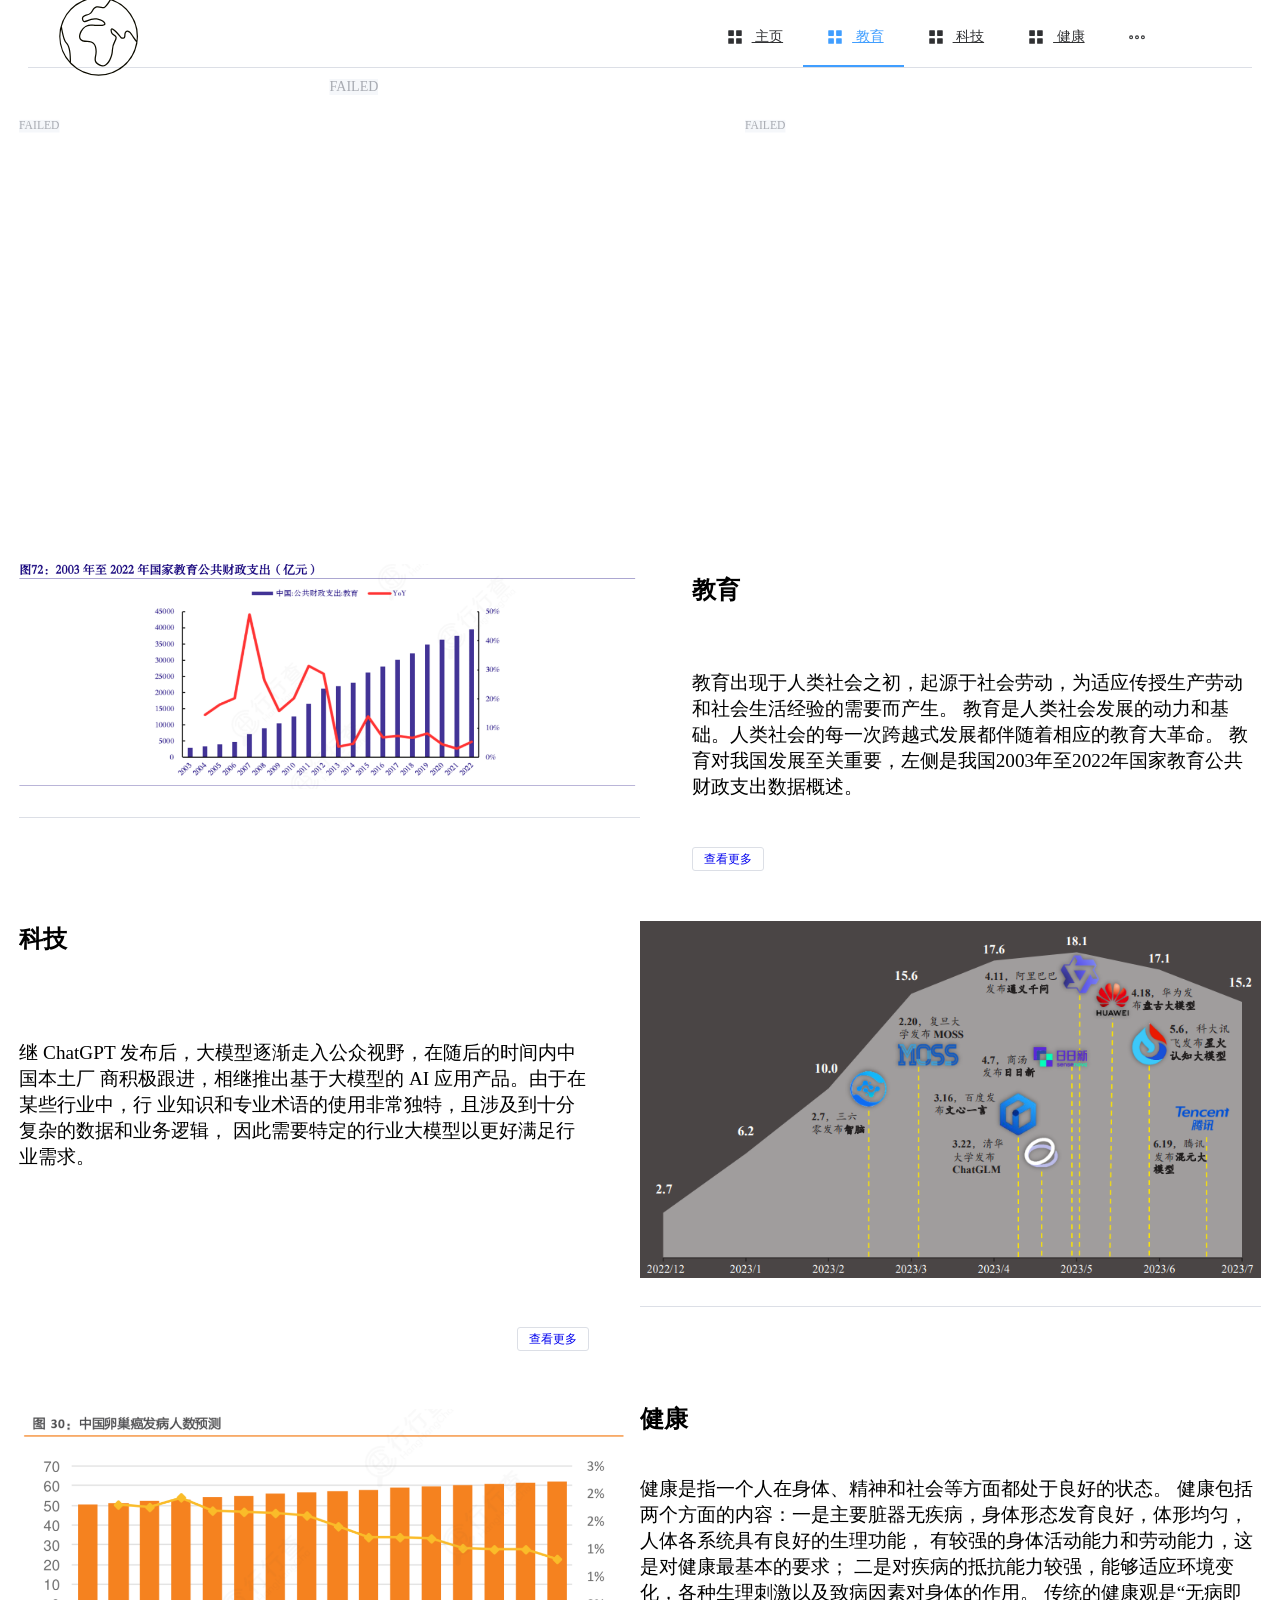
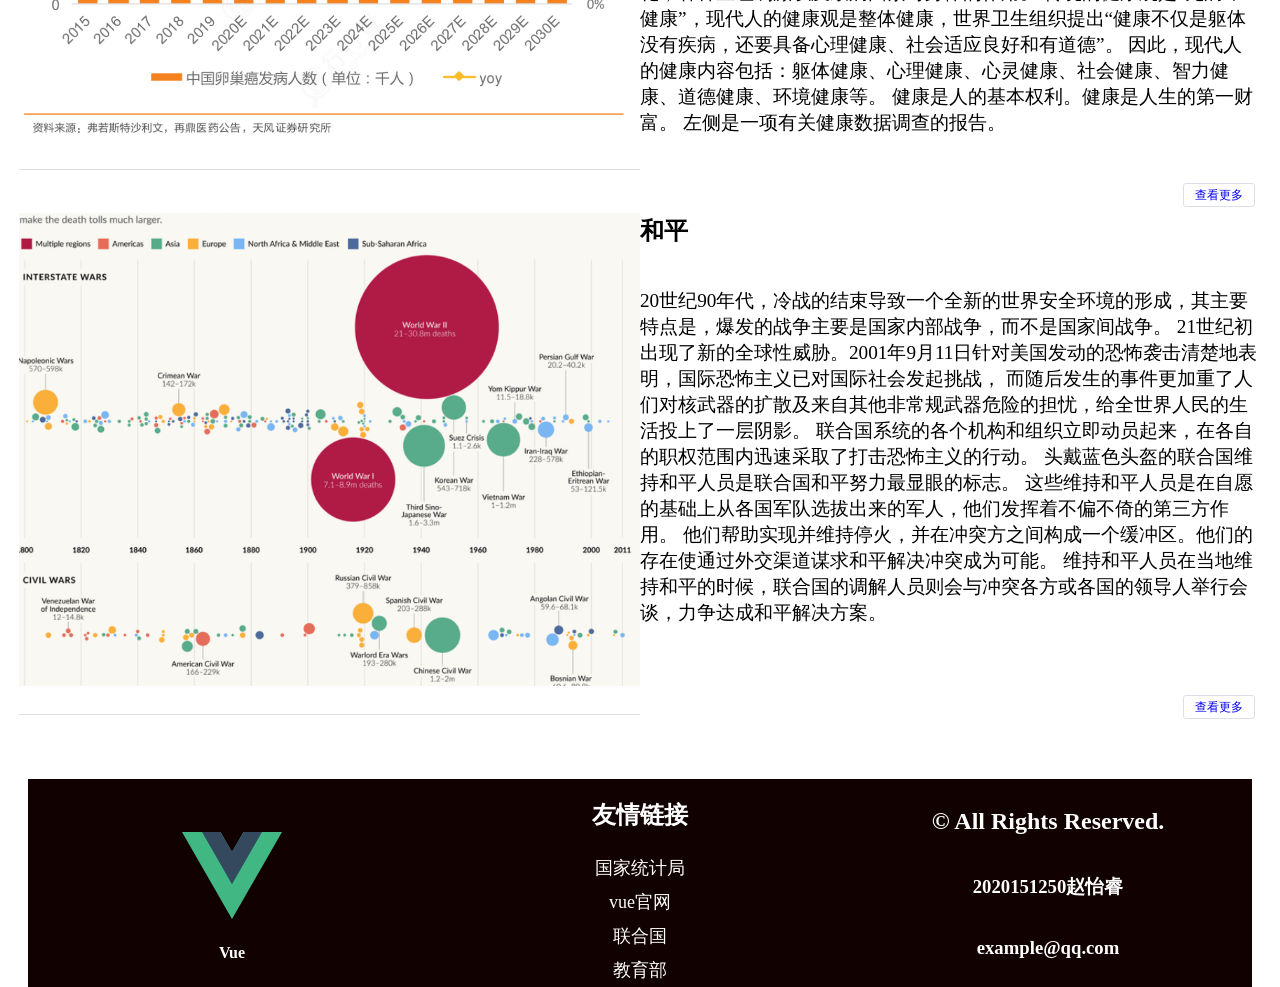
==== commit 12f36065: "更新部署" ====
--- a/index.html
+++ b/index.html
@@ -6,7 +6,7 @@
   <link rel="icon" href="/favicon.ico">
   <meta name="viewport" content="width=device-width, initial-scale=1.0">
   <title>Vite App</title>
-  <script type="module" crossorigin src="/assets/index-vN3sOrlQ.js"></script>
+  <script type="module" crossorigin src="/assets/index-BCte6RSJ.js"></script>
   <link rel="stylesheet" crossorigin href="/assets/index-L1AOoQpD.css">
 </head>
 
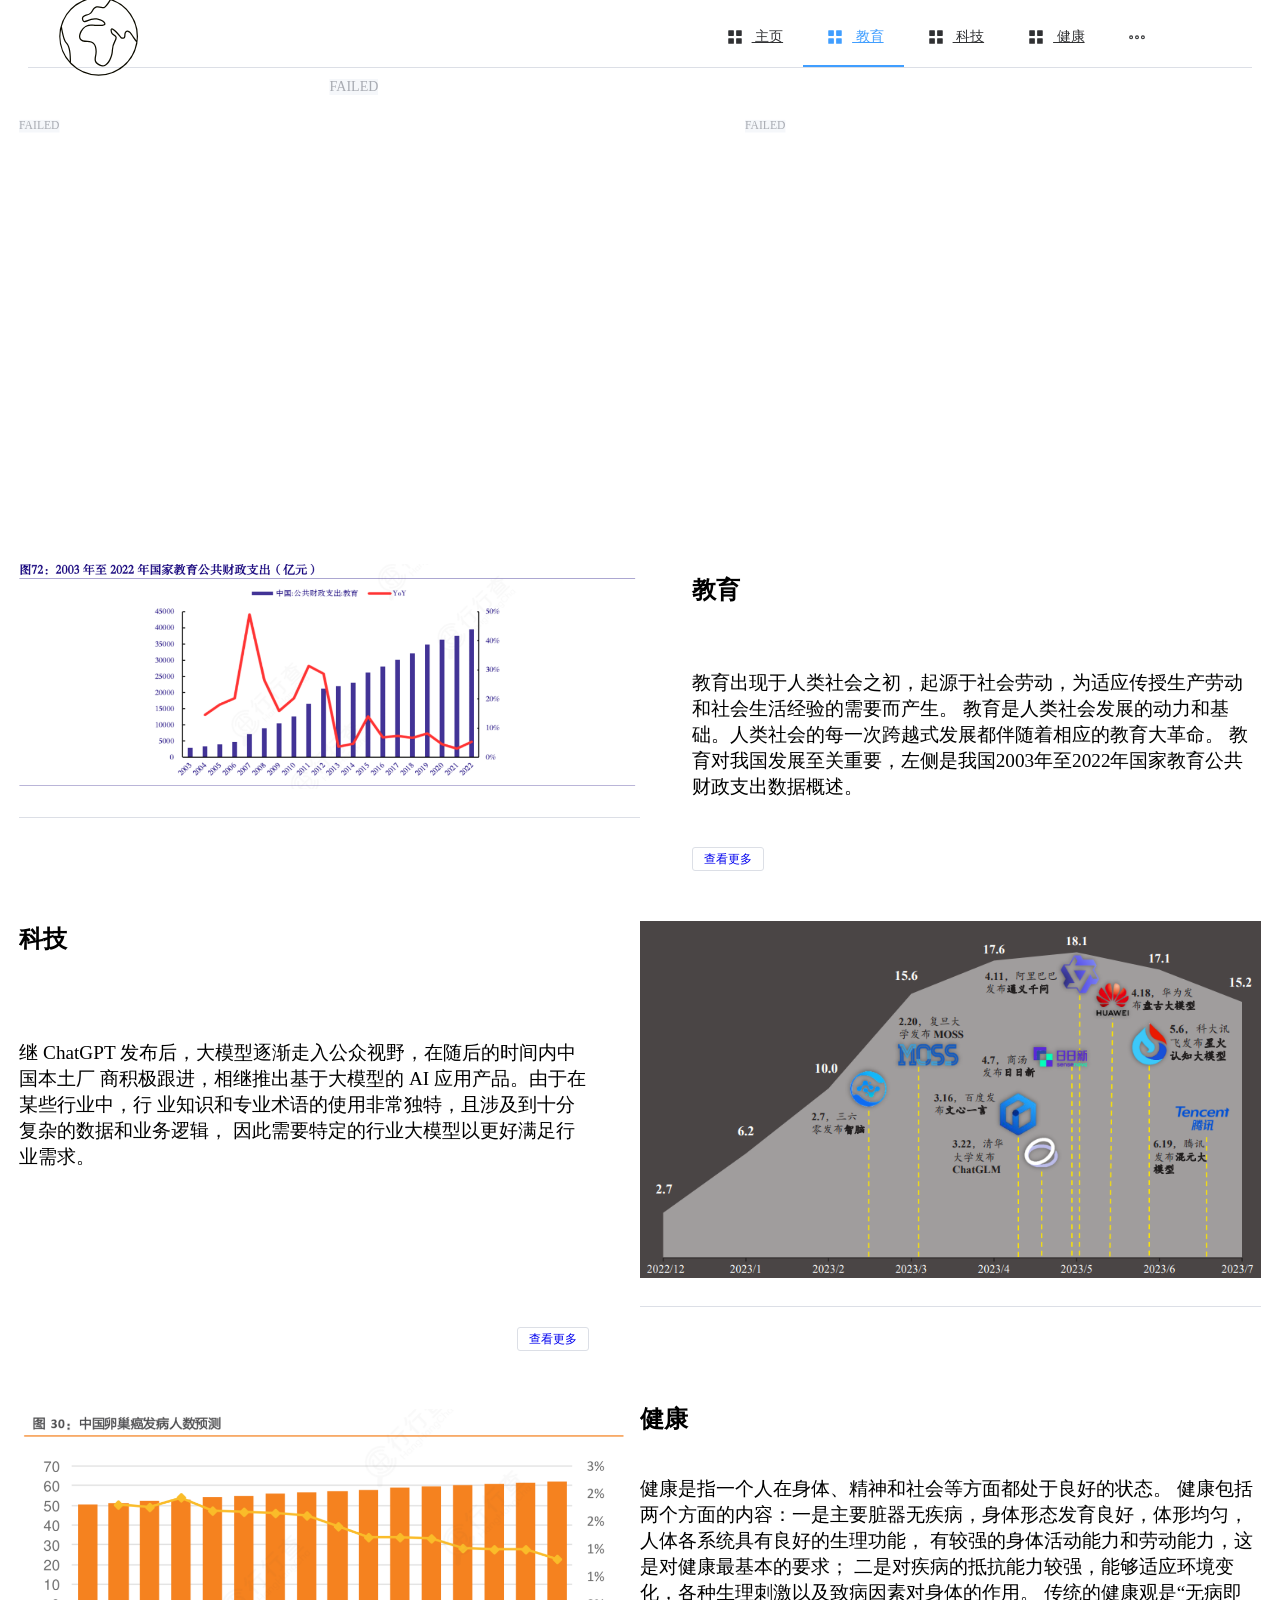
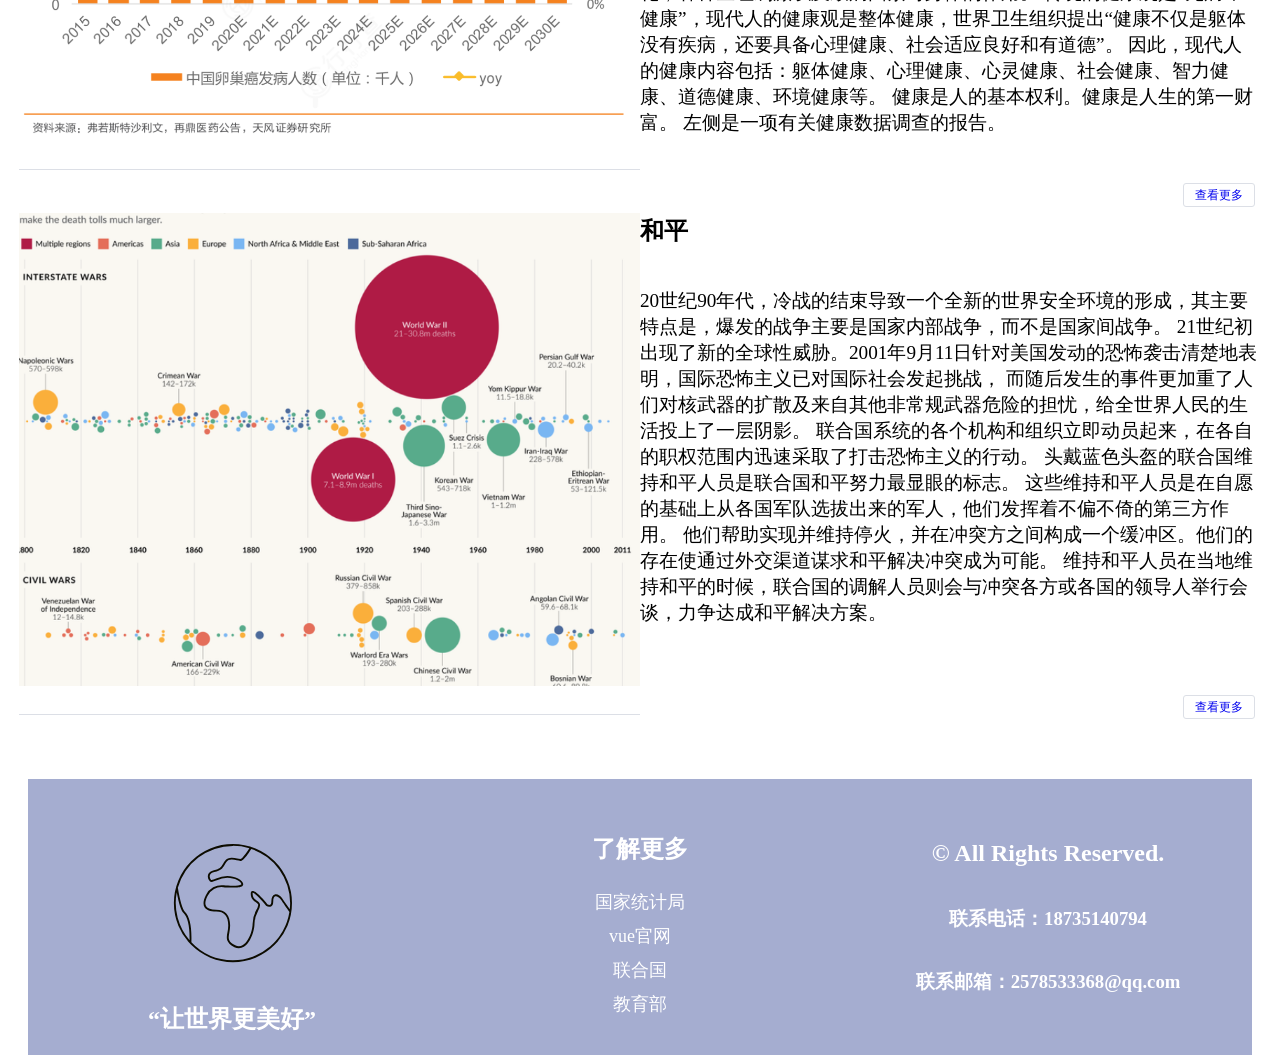
==== commit 5814a9be: "更新footer" ====
--- a/index.html
+++ b/index.html
@@ -6,8 +6,8 @@
   <link rel="icon" href="/favicon.ico">
   <meta name="viewport" content="width=device-width, initial-scale=1.0">
   <title>Vite App</title>
-  <script type="module" crossorigin src="/assets/index-BCte6RSJ.js"></script>
-  <link rel="stylesheet" crossorigin href="/assets/index-L1AOoQpD.css">
+  <script type="module" crossorigin src="/assets/index-bLcbTKix.js"></script>
+  <link rel="stylesheet" crossorigin href="/assets/index-DsCqkvyF.css">
 </head>
 
 <body>
--- a/assets/index-DsCqkvyF.css
+++ b/assets/index-DsCqkvyF.css
@@ -0,0 +1 @@
+@charset "UTF-8";@font-face{font-family:iconfont;src:url([data-uri]) format("truetype")}.iconfont{font-family:iconfont!important;font-size:16px;font-style:normal;-webkit-font-smoothing:antialiased;-moz-osx-font-smoothing:grayscale}.icon-xueshimao:before{content:""}.header[data-v-3f0020f0]{text-align:center}.main[data-v-3f0020f0]{height:100%;width:100%;padding:.5%}.footer[data-v-3f0020f0]{display:flex;justify-content:center;flex-wrap:wrap}.footer .el-col[data-v-3f0020f0]{display:flex;flex-direction:column;align-items:center;justify-content:center;background-color:#172a8662}.footer .el-col a[data-v-3f0020f0]{color:#fff}.footer .el-col a[data-v-3f0020f0]:hover{color:#fce304be}:root{--el-color-white:#ffffff;--el-color-black:#000000;--el-color-primary-rgb:64,158,255;--el-color-success-rgb:103,194,58;--el-color-warning-rgb:230,162,60;--el-color-danger-rgb:245,108,108;--el-color-error-rgb:245,108,108;--el-color-info-rgb:144,147,153;--el-font-size-extra-large:20px;--el-font-size-large:18px;--el-font-size-medium:16px;--el-font-size-base:14px;--el-font-size-small:13px;--el-font-size-extra-small:12px;--el-font-family:"Helvetica Neue",Helvetica,"PingFang SC","Hiragino Sans GB","Microsoft YaHei","微软雅黑",Arial,sans-serif;--el-font-weight-primary:500;--el-font-line-height-primary:24px;--el-index-normal:1;--el-index-top:1000;--el-index-popper:2000;--el-border-radius-base:4px;--el-border-radius-small:2px;--el-border-radius-round:20px;--el-border-radius-circle:100%;--el-transition-duration:.3s;--el-transition-duration-fast:.2s;--el-transition-function-ease-in-out-bezier:cubic-bezier(.645,.045,.355,1);--el-transition-function-fast-bezier:cubic-bezier(.23,1,.32,1);--el-transition-all:all var(--el-transition-duration) var(--el-transition-function-ease-in-out-bezier);--el-transition-fade:opacity var(--el-transition-duration) var(--el-transition-function-fast-bezier);--el-transition-md-fade:transform var(--el-transition-duration) var(--el-transition-function-fast-bezier),opacity var(--el-transition-duration) var(--el-transition-function-fast-bezier);--el-transition-fade-linear:opacity var(--el-transition-duration-fast) linear;--el-transition-border:border-color var(--el-transition-duration-fast) var(--el-transition-function-ease-in-out-bezier);--el-transition-box-shadow:box-shadow var(--el-transition-duration-fast) var(--el-transition-function-ease-in-out-bezier);--el-transition-color:color var(--el-transition-duration-fast) var(--el-transition-function-ease-in-out-bezier);--el-component-size-large:40px;--el-component-size:32px;--el-component-size-small:24px}:root{color-scheme:light;--el-color-primary:#409eff;--el-color-primary-light-3:#79bbff;--el-color-primary-light-5:#a0cfff;--el-color-primary-light-7:#c6e2ff;--el-color-primary-light-8:#d9ecff;--el-color-primary-light-9:#ecf5ff;--el-color-primary-dark-2:#337ecc;--el-color-success:#67c23a;--el-color-success-light-3:#95d475;--el-color-success-light-5:#b3e19d;--el-color-success-light-7:#d1edc4;--el-color-success-light-8:#e1f3d8;--el-color-success-light-9:#f0f9eb;--el-color-success-dark-2:#529b2e;--el-color-warning:#e6a23c;--el-color-warning-light-3:#eebe77;--el-color-warning-light-5:#f3d19e;--el-color-warning-light-7:#f8e3c5;--el-color-warning-light-8:#faecd8;--el-color-warning-light-9:#fdf6ec;--el-color-warning-dark-2:#b88230;--el-color-danger:#f56c6c;--el-color-danger-light-3:#f89898;--el-color-danger-light-5:#fab6b6;--el-color-danger-light-7:#fcd3d3;--el-color-danger-light-8:#fde2e2;--el-color-danger-light-9:#fef0f0;--el-color-danger-dark-2:#c45656;--el-color-error:#f56c6c;--el-color-error-light-3:#f89898;--el-color-error-light-5:#fab6b6;--el-color-error-light-7:#fcd3d3;--el-color-error-light-8:#fde2e2;--el-color-error-light-9:#fef0f0;--el-color-error-dark-2:#c45656;--el-color-info:#909399;--el-color-info-light-3:#b1b3b8;--el-color-info-light-5:#c8c9cc;--el-color-info-light-7:#dedfe0;--el-color-info-light-8:#e9e9eb;--el-color-info-light-9:#f4f4f5;--el-color-info-dark-2:#73767a;--el-bg-color:#ffffff;--el-bg-color-page:#f2f3f5;--el-bg-color-overlay:#ffffff;--el-text-color-primary:#303133;--el-text-color-regular:#606266;--el-text-color-secondary:#909399;--el-text-color-placeholder:#a8abb2;--el-text-color-disabled:#c0c4cc;--el-border-color:#dcdfe6;--el-border-color-light:#e4e7ed;--el-border-color-lighter:#ebeef5;--el-border-color-extra-light:#f2f6fc;--el-border-color-dark:#d4d7de;--el-border-color-darker:#cdd0d6;--el-fill-color:#f0f2f5;--el-fill-color-light:#f5f7fa;--el-fill-color-lighter:#fafafa;--el-fill-color-extra-light:#fafcff;--el-fill-color-dark:#ebedf0;--el-fill-color-darker:#e6e8eb;--el-fill-color-blank:#ffffff;--el-box-shadow:0px 12px 32px 4px rgba(0,0,0,.04),0px 8px 20px rgba(0,0,0,.08);--el-box-shadow-light:0px 0px 12px rgba(0,0,0,.12);--el-box-shadow-lighter:0px 0px 6px rgba(0,0,0,.12);--el-box-shadow-dark:0px 16px 48px 16px rgba(0,0,0,.08),0px 12px 32px rgba(0,0,0,.12),0px 8px 16px -8px rgba(0,0,0,.16);--el-disabled-bg-color:var(--el-fill-color-light);--el-disabled-text-color:var(--el-text-color-placeholder);--el-disabled-border-color:var(--el-border-color-light);--el-overlay-color:rgba(0,0,0,.8);--el-overlay-color-light:rgba(0,0,0,.7);--el-overlay-color-lighter:rgba(0,0,0,.5);--el-mask-color:rgba(255,255,255,.9);--el-mask-color-extra-light:rgba(255,255,255,.3);--el-border-width:1px;--el-border-style:solid;--el-border-color-hover:var(--el-text-color-disabled);--el-border:var(--el-border-width) var(--el-border-style) var(--el-border-color);--el-svg-monochrome-grey:var(--el-border-color)}.fade-in-linear-enter-active,.fade-in-linear-leave-active{transition:var(--el-transition-fade-linear)}.fade-in-linear-enter-from,.fade-in-linear-leave-to{opacity:0}.el-fade-in-linear-enter-active,.el-fade-in-linear-leave-active{transition:var(--el-transition-fade-linear)}.el-fade-in-linear-enter-from,.el-fade-in-linear-leave-to{opacity:0}.el-fade-in-enter-active,.el-fade-in-leave-active{transition:all var(--el-transition-duration) cubic-bezier(.55,0,.1,1)}.el-fade-in-enter-from,.el-fade-in-leave-active{opacity:0}.el-zoom-in-center-enter-active,.el-zoom-in-center-leave-active{transition:all var(--el-transition-duration) cubic-bezier(.55,0,.1,1)}.el-zoom-in-center-enter-from,.el-zoom-in-center-leave-active{opacity:0;transform:scaleX(0)}.el-zoom-in-top-enter-active,.el-zoom-in-top-leave-active{opacity:1;transform:scaleY(1);transform-origin:center top;transition:var(--el-transition-md-fade)}.el-zoom-in-top-enter-active[data-popper-placement^=top],.el-zoom-in-top-leave-active[data-popper-placement^=top]{transform-origin:center bottom}.el-zoom-in-top-enter-from,.el-zoom-in-top-leave-active{opacity:0;transform:scaleY(0)}.el-zoom-in-bottom-enter-active,.el-zoom-in-bottom-leave-active{opacity:1;transform:scaleY(1);transform-origin:center bottom;transition:var(--el-transition-md-fade)}.el-zoom-in-bottom-enter-from,.el-zoom-in-bottom-leave-active{opacity:0;transform:scaleY(0)}.el-zoom-in-left-enter-active,.el-zoom-in-left-leave-active{opacity:1;transform:scale(1);transform-origin:top left;transition:var(--el-transition-md-fade)}.el-zoom-in-left-enter-from,.el-zoom-in-left-leave-active{opacity:0;transform:scale(.45)}.collapse-transition{transition:var(--el-transition-duration) height ease-in-out,var(--el-transition-duration) padding-top ease-in-out,var(--el-transition-duration) padding-bottom ease-in-out}.el-collapse-transition-enter-active,.el-collapse-transition-leave-active{transition:var(--el-transition-duration) max-height ease-in-out,var(--el-transition-duration) padding-top ease-in-out,var(--el-transition-duration) padding-bottom ease-in-out}.horizontal-collapse-transition{transition:var(--el-transition-duration) width ease-in-out,var(--el-transition-duration) padding-left ease-in-out,var(--el-transition-duration) padding-right ease-in-out}.el-list-enter-active,.el-list-leave-active{transition:all 1s}.el-list-enter-from,.el-list-leave-to{opacity:0;transform:translateY(-30px)}.el-list-leave-active{position:absolute!important}.el-opacity-transition{transition:opacity var(--el-transition-duration) cubic-bezier(.55,0,.1,1)}.el-icon-loading{-webkit-animation:rotating 2s linear infinite;animation:rotating 2s linear infinite}.el-icon--right{margin-left:5px}.el-icon--left{margin-right:5px}@-webkit-keyframes rotating{0%{transform:rotate(0)}to{transform:rotate(1turn)}}@keyframes rotating{0%{transform:rotate(0)}to{transform:rotate(1turn)}}.el-icon{--color:inherit;align-items:center;display:inline-flex;height:1em;justify-content:center;line-height:1em;position:relative;width:1em;fill:currentColor;color:var(--color);font-size:inherit}.el-icon.is-loading{-webkit-animation:rotating 2s linear infinite;animation:rotating 2s linear infinite}.el-icon svg{height:1em;width:1em}.el-affix--fixed{position:fixed}.el-alert{--el-alert-padding:8px 16px;--el-alert-border-radius-base:var(--el-border-radius-base);--el-alert-title-font-size:14px;--el-alert-title-with-description-font-size:16px;--el-alert-description-font-size:14px;--el-alert-close-font-size:16px;--el-alert-close-customed-font-size:14px;--el-alert-icon-size:16px;--el-alert-icon-large-size:28px;align-items:center;background-color:var(--el-color-white);border-radius:var(--el-alert-border-radius-base);box-sizing:border-box;display:flex;margin:0;opacity:1;overflow:hidden;padding:var(--el-alert-padding);position:relative;transition:opacity var(--el-transition-duration-fast);width:100%}.el-alert.is-light .el-alert__close-btn{color:var(--el-text-color-placeholder)}.el-alert.is-dark .el-alert__close-btn,.el-alert.is-dark .el-alert__description{color:var(--el-color-white)}.el-alert.is-center{justify-content:center}.el-alert--success{--el-alert-bg-color:var(--el-color-success-light-9)}.el-alert--success.is-light{background-color:var(--el-alert-bg-color)}.el-alert--success.is-light,.el-alert--success.is-light .el-alert__description{color:var(--el-color-success)}.el-alert--success.is-dark{background-color:var(--el-color-success);color:var(--el-color-white)}.el-alert--info{--el-alert-bg-color:var(--el-color-info-light-9)}.el-alert--info.is-light{background-color:var(--el-alert-bg-color)}.el-alert--info.is-light,.el-alert--info.is-light .el-alert__description{color:var(--el-color-info)}.el-alert--info.is-dark{background-color:var(--el-color-info);color:var(--el-color-white)}.el-alert--warning{--el-alert-bg-color:var(--el-color-warning-light-9)}.el-alert--warning.is-light{background-color:var(--el-alert-bg-color)}.el-alert--warning.is-light,.el-alert--warning.is-light .el-alert__description{color:var(--el-color-warning)}.el-alert--warning.is-dark{background-color:var(--el-color-warning);color:var(--el-color-white)}.el-alert--error{--el-alert-bg-color:var(--el-color-error-light-9)}.el-alert--error.is-light{background-color:var(--el-alert-bg-color)}.el-alert--error.is-light,.el-alert--error.is-light .el-alert__description{color:var(--el-color-error)}.el-alert--error.is-dark{background-color:var(--el-color-error);color:var(--el-color-white)}.el-alert__content{display:flex;flex-direction:column;gap:4px}.el-alert .el-alert__icon{font-size:var(--el-alert-icon-size);margin-right:8px;width:var(--el-alert-icon-size)}.el-alert .el-alert__icon.is-big{font-size:var(--el-alert-icon-large-size);margin-right:12px;width:var(--el-alert-icon-large-size)}.el-alert__title{font-size:var(--el-alert-title-font-size);line-height:24px}.el-alert__title.with-description{font-size:var(--el-alert-title-with-description-font-size)}.el-alert .el-alert__description{font-size:var(--el-alert-description-font-size);margin:0}.el-alert .el-alert__close-btn{cursor:pointer;font-size:var(--el-alert-close-font-size);opacity:1;position:absolute;right:16px;top:12px}.el-alert .el-alert__close-btn.is-customed{font-size:var(--el-alert-close-customed-font-size);font-style:normal;line-height:24px;top:8px}.el-alert-fade-enter-from,.el-alert-fade-leave-active{opacity:0}.el-aside{box-sizing:border-box;flex-shrink:0;overflow:auto;width:var(--el-aside-width,300px)}.el-autocomplete{display:inline-block;position:relative}.el-autocomplete__popper.el-popper{background:var(--el-bg-color-overlay);border:1px solid var(--el-border-color-light);box-shadow:var(--el-box-shadow-light)}.el-autocomplete__popper.el-popper .el-popper__arrow:before{border:1px solid var(--el-border-color-light)}.el-autocomplete__popper.el-popper[data-popper-placement^=top] .el-popper__arrow:before{border-left-color:transparent;border-top-color:transparent}.el-autocomplete__popper.el-popper[data-popper-placement^=bottom] .el-popper__arrow:before{border-bottom-color:transparent;border-right-color:transparent}.el-autocomplete__popper.el-popper[data-popper-placement^=left] .el-popper__arrow:before{border-bottom-color:transparent;border-left-color:transparent}.el-autocomplete__popper.el-popper[data-popper-placement^=right] .el-popper__arrow:before{border-right-color:transparent;border-top-color:transparent}.el-autocomplete-suggestion{border-radius:var(--el-border-radius-base);box-sizing:border-box}.el-autocomplete-suggestion__wrap{box-sizing:border-box;max-height:280px;padding:10px 0}.el-autocomplete-suggestion__list{margin:0;padding:0}.el-autocomplete-suggestion li{color:var(--el-text-color-regular);cursor:pointer;font-size:var(--el-font-size-base);line-height:34px;list-style:none;margin:0;overflow:hidden;padding:0 20px;text-align:left;text-overflow:ellipsis;white-space:nowrap}.el-autocomplete-suggestion li:hover,.el-autocomplete-suggestion li.highlighted{background-color:var(--el-fill-color-light)}.el-autocomplete-suggestion li.divider{border-top:1px solid var(--el-color-black);margin-top:6px}.el-autocomplete-suggestion li.divider:last-child{margin-bottom:-6px}.el-autocomplete-suggestion.is-loading li{color:var(--el-text-color-secondary);font-size:20px;height:100px;line-height:100px;text-align:center}.el-autocomplete-suggestion.is-loading li:after{content:"";display:inline-block;height:100%;vertical-align:middle}.el-autocomplete-suggestion.is-loading li:hover{background-color:var(--el-bg-color-overlay)}.el-autocomplete-suggestion.is-loading .el-icon-loading{vertical-align:middle}.el-avatar{--el-avatar-text-color:var(--el-color-white);--el-avatar-bg-color:var(--el-text-color-disabled);--el-avatar-text-size:14px;--el-avatar-icon-size:18px;--el-avatar-border-radius:var(--el-border-radius-base);--el-avatar-size-large:56px;--el-avatar-size-small:24px;--el-avatar-size:40px;align-items:center;background:var(--el-avatar-bg-color);box-sizing:border-box;color:var(--el-avatar-text-color);display:inline-flex;font-size:var(--el-avatar-text-size);height:var(--el-avatar-size);justify-content:center;overflow:hidden;text-align:center;width:var(--el-avatar-size)}.el-avatar>img{display:block;height:100%;width:100%}.el-avatar--circle{border-radius:50%}.el-avatar--square{border-radius:var(--el-avatar-border-radius)}.el-avatar--icon{font-size:var(--el-avatar-icon-size)}.el-avatar--small{--el-avatar-size:24px}.el-avatar--large{--el-avatar-size:56px}.el-backtop{--el-backtop-bg-color:var(--el-bg-color-overlay);--el-backtop-text-color:var(--el-color-primary);--el-backtop-hover-bg-color:var(--el-border-color-extra-light);align-items:center;background-color:var(--el-backtop-bg-color);border-radius:50%;box-shadow:var(--el-box-shadow-lighter);color:var(--el-backtop-text-color);cursor:pointer;display:flex;font-size:20px;height:40px;justify-content:center;position:fixed;width:40px;z-index:5}.el-backtop:hover{background-color:var(--el-backtop-hover-bg-color)}.el-backtop__icon{font-size:20px}.el-badge{--el-badge-bg-color:var(--el-color-danger);--el-badge-radius:10px;--el-badge-font-size:12px;--el-badge-padding:6px;--el-badge-size:18px;display:inline-block;position:relative;vertical-align:middle;width:-webkit-fit-content;width:-moz-fit-content;width:fit-content}.el-badge__content{align-items:center;background-color:var(--el-badge-bg-color);border:1px solid var(--el-bg-color);border-radius:var(--el-badge-radius);color:var(--el-color-white);display:inline-flex;font-size:var(--el-badge-font-size);height:var(--el-badge-size);justify-content:center;padding:0 var(--el-badge-padding);white-space:nowrap}.el-badge__content.is-fixed{position:absolute;right:calc(1px + var(--el-badge-size)/2);top:0;transform:translateY(-50%) translate(100%);z-index:var(--el-index-normal)}.el-badge__content.is-fixed.is-dot{right:5px}.el-badge__content.is-dot{border-radius:50%;height:8px;padding:0;right:0;width:8px}.el-badge__content--primary{background-color:var(--el-color-primary)}.el-badge__content--success{background-color:var(--el-color-success)}.el-badge__content--warning{background-color:var(--el-color-warning)}.el-badge__content--info{background-color:var(--el-color-info)}.el-badge__content--danger{background-color:var(--el-color-danger)}.el-breadcrumb{font-size:14px;line-height:1}.el-breadcrumb:after,.el-breadcrumb:before{content:"";display:table}.el-breadcrumb:after{clear:both}.el-breadcrumb__separator{color:var(--el-text-color-placeholder);font-weight:700;margin:0 9px}.el-breadcrumb__separator.el-icon{font-weight:400;margin:0 6px}.el-breadcrumb__separator.el-icon svg{vertical-align:middle}.el-breadcrumb__item{align-items:center;display:inline-flex;float:left}.el-breadcrumb__inner{color:var(--el-text-color-regular)}.el-breadcrumb__inner a,.el-breadcrumb__inner.is-link{color:var(--el-text-color-primary);font-weight:700;text-decoration:none;transition:var(--el-transition-color)}.el-breadcrumb__inner a:hover,.el-breadcrumb__inner.is-link:hover{color:var(--el-color-primary);cursor:pointer}.el-breadcrumb__item:last-child .el-breadcrumb__inner,.el-breadcrumb__item:last-child .el-breadcrumb__inner a,.el-breadcrumb__item:last-child .el-breadcrumb__inner a:hover,.el-breadcrumb__item:last-child .el-breadcrumb__inner:hover{color:var(--el-text-color-regular);cursor:text;font-weight:400}.el-breadcrumb__item:last-child .el-breadcrumb__separator{display:none}.el-button-group{display:inline-block;vertical-align:middle}.el-button-group:after,.el-button-group:before{content:"";display:table}.el-button-group:after{clear:both}.el-button-group>.el-button{float:left;position:relative}.el-button-group>.el-button+.el-button{margin-left:0}.el-button-group>.el-button:first-child{border-bottom-right-radius:0;border-top-right-radius:0}.el-button-group>.el-button:last-child{border-bottom-left-radius:0;border-top-left-radius:0}.el-button-group>.el-button:first-child:last-child{border-bottom-left-radius:var(--el-border-radius-base);border-bottom-right-radius:var(--el-border-radius-base);border-top-left-radius:var(--el-border-radius-base);border-top-right-radius:var(--el-border-radius-base)}.el-button-group>.el-button:first-child:last-child.is-round{border-radius:var(--el-border-radius-round)}.el-button-group>.el-button:first-child:last-child.is-circle{border-radius:50%}.el-button-group>.el-button:not(:first-child):not(:last-child){border-radius:0}.el-button-group>.el-button:not(:last-child){margin-right:-1px}.el-button-group>.el-button:active,.el-button-group>.el-button:focus,.el-button-group>.el-button:hover{z-index:1}.el-button-group>.el-button.is-active{z-index:1}.el-button-group>.el-dropdown>.el-button{border-bottom-left-radius:0;border-left-color:var(--el-button-divide-border-color);border-top-left-radius:0}.el-button-group .el-button--primary:first-child{border-right-color:var(--el-button-divide-border-color)}.el-button-group .el-button--primary:last-child{border-left-color:var(--el-button-divide-border-color)}.el-button-group .el-button--primary:not(:first-child):not(:last-child){border-left-color:var(--el-button-divide-border-color);border-right-color:var(--el-button-divide-border-color)}.el-button-group .el-button--success:first-child{border-right-color:var(--el-button-divide-border-color)}.el-button-group .el-button--success:last-child{border-left-color:var(--el-button-divide-border-color)}.el-button-group .el-button--success:not(:first-child):not(:last-child){border-left-color:var(--el-button-divide-border-color);border-right-color:var(--el-button-divide-border-color)}.el-button-group .el-button--warning:first-child{border-right-color:var(--el-button-divide-border-color)}.el-button-group .el-button--warning:last-child{border-left-color:var(--el-button-divide-border-color)}.el-button-group .el-button--warning:not(:first-child):not(:last-child){border-left-color:var(--el-button-divide-border-color);border-right-color:var(--el-button-divide-border-color)}.el-button-group .el-button--danger:first-child{border-right-color:var(--el-button-divide-border-color)}.el-button-group .el-button--danger:last-child{border-left-color:var(--el-button-divide-border-color)}.el-button-group .el-button--danger:not(:first-child):not(:last-child){border-left-color:var(--el-button-divide-border-color);border-right-color:var(--el-button-divide-border-color)}.el-button-group .el-button--info:first-child{border-right-color:var(--el-button-divide-border-color)}.el-button-group .el-button--info:last-child{border-left-color:var(--el-button-divide-border-color)}.el-button-group .el-button--info:not(:first-child):not(:last-child){border-left-color:var(--el-button-divide-border-color);border-right-color:var(--el-button-divide-border-color)}.el-button{--el-button-font-weight:var(--el-font-weight-primary);--el-button-border-color:var(--el-border-color);--el-button-bg-color:var(--el-fill-color-blank);--el-button-text-color:var(--el-text-color-regular);--el-button-disabled-text-color:var(--el-disabled-text-color);--el-button-disabled-bg-color:var(--el-fill-color-blank);--el-button-disabled-border-color:var(--el-border-color-light);--el-button-divide-border-color:rgba(255,255,255,.5);--el-button-hover-text-color:var(--el-color-primary);--el-button-hover-bg-color:var(--el-color-primary-light-9);--el-button-hover-border-color:var(--el-color-primary-light-7);--el-button-active-text-color:var(--el-button-hover-text-color);--el-button-active-border-color:var(--el-color-primary);--el-button-active-bg-color:var(--el-button-hover-bg-color);--el-button-outline-color:var(--el-color-primary-light-5);--el-button-hover-link-text-color:var(--el-color-info);--el-button-active-color:var(--el-text-color-primary);align-items:center;-webkit-appearance:none;background-color:var(--el-button-bg-color);border:var(--el-border);border-color:var(--el-button-border-color);border-radius:var(--el-border-radius-base);box-sizing:border-box;color:var(--el-button-text-color);cursor:pointer;display:inline-flex;font-size:var(--el-font-size-base);font-weight:var(--el-button-font-weight);height:32px;justify-content:center;line-height:1;outline:none;padding:8px 15px;text-align:center;transition:.1s;-webkit-user-select:none;-moz-user-select:none;-ms-user-select:none;user-select:none;vertical-align:middle;white-space:nowrap}.el-button:hover{background-color:var(--el-button-hover-bg-color);border-color:var(--el-button-hover-border-color);color:var(--el-button-hover-text-color);outline:none}.el-button:active{background-color:var(--el-button-active-bg-color);border-color:var(--el-button-active-border-color);color:var(--el-button-active-text-color);outline:none}.el-button:focus-visible{outline:2px solid var(--el-button-outline-color);outline-offset:1px;transition:outline-offset 0s,outline 0s}.el-button>span{align-items:center;display:inline-flex}.el-button+.el-button{margin-left:12px}.el-button.is-round{padding:8px 15px}.el-button::-moz-focus-inner{border:0}.el-button [class*=el-icon]+span{margin-left:6px}.el-button [class*=el-icon] svg{vertical-align:bottom}.el-button.is-plain{--el-button-hover-text-color:var(--el-color-primary);--el-button-hover-bg-color:var(--el-fill-color-blank);--el-button-hover-border-color:var(--el-color-primary)}.el-button.is-active{background-color:var(--el-button-active-bg-color);border-color:var(--el-button-active-border-color);color:var(--el-button-active-text-color);outline:none}.el-button.is-disabled,.el-button.is-disabled:hover{background-color:var(--el-button-disabled-bg-color);background-image:none;border-color:var(--el-button-disabled-border-color);color:var(--el-button-disabled-text-color);cursor:not-allowed}.el-button.is-loading{pointer-events:none;position:relative}.el-button.is-loading:before{background-color:var(--el-mask-color-extra-light);border-radius:inherit;bottom:-1px;content:"";left:-1px;pointer-events:none;position:absolute;right:-1px;top:-1px;z-index:1}.el-button.is-round{border-radius:var(--el-border-radius-round)}.el-button.is-circle{border-radius:50%;padding:8px;width:32px}.el-button.is-text{background-color:transparent;border:0 solid transparent;color:var(--el-button-text-color)}.el-button.is-text.is-disabled{background-color:transparent!important;color:var(--el-button-disabled-text-color)}.el-button.is-text:not(.is-disabled):hover{background-color:var(--el-fill-color-light)}.el-button.is-text:not(.is-disabled):focus-visible{outline:2px solid var(--el-button-outline-color);outline-offset:1px;transition:outline-offset 0s,outline 0s}.el-button.is-text:not(.is-disabled):active{background-color:var(--el-fill-color)}.el-button.is-text:not(.is-disabled).is-has-bg{background-color:var(--el-fill-color-light)}.el-button.is-text:not(.is-disabled).is-has-bg:hover{background-color:var(--el-fill-color)}.el-button.is-text:not(.is-disabled).is-has-bg:active{background-color:var(--el-fill-color-dark)}.el-button__text--expand{letter-spacing:.3em;margin-right:-.3em}.el-button.is-link{background:transparent;border-color:transparent;color:var(--el-button-text-color);height:auto;padding:2px}.el-button.is-link:hover{color:var(--el-button-hover-link-text-color)}.el-button.is-link.is-disabled{background-color:transparent!important;border-color:transparent!important;color:var(--el-button-disabled-text-color)}.el-button.is-link:not(.is-disabled):hover{background-color:transparent;border-color:transparent}.el-button.is-link:not(.is-disabled):active{background-color:transparent;border-color:transparent;color:var(--el-button-active-color)}.el-button--text{background:transparent;border-color:transparent;color:var(--el-color-primary);padding-left:0;padding-right:0}.el-button--text.is-disabled{background-color:transparent!important;border-color:transparent!important;color:var(--el-button-disabled-text-color)}.el-button--text:not(.is-disabled):hover{background-color:transparent;border-color:transparent;color:var(--el-color-primary-light-3)}.el-button--text:not(.is-disabled):active{background-color:transparent;border-color:transparent;color:var(--el-color-primary-dark-2)}.el-button__link--expand{letter-spacing:.3em;margin-right:-.3em}.el-button--primary{--el-button-text-color:var(--el-color-white);--el-button-bg-color:var(--el-color-primary);--el-button-border-color:var(--el-color-primary);--el-button-outline-color:var(--el-color-primary-light-5);--el-button-active-color:var(--el-color-primary-dark-2);--el-button-hover-text-color:var(--el-color-white);--el-button-hover-link-text-color:var(--el-color-primary-light-5);--el-button-hover-bg-color:var(--el-color-primary-light-3);--el-button-hover-border-color:var(--el-color-primary-light-3);--el-button-active-bg-color:var(--el-color-primary-dark-2);--el-button-active-border-color:var(--el-color-primary-dark-2);--el-button-disabled-text-color:var(--el-color-white);--el-button-disabled-bg-color:var(--el-color-primary-light-5);--el-button-disabled-border-color:var(--el-color-primary-light-5)}.el-button--primary.is-link,.el-button--primary.is-plain,.el-button--primary.is-text{--el-button-text-color:var(--el-color-primary);--el-button-bg-color:var(--el-color-primary-light-9);--el-button-border-color:var(--el-color-primary-light-5);--el-button-hover-text-color:var(--el-color-white);--el-button-hover-bg-color:var(--el-color-primary);--el-button-hover-border-color:var(--el-color-primary);--el-button-active-text-color:var(--el-color-white)}.el-button--primary.is-link.is-disabled,.el-button--primary.is-link.is-disabled:active,.el-button--primary.is-link.is-disabled:focus,.el-button--primary.is-link.is-disabled:hover,.el-button--primary.is-plain.is-disabled,.el-button--primary.is-plain.is-disabled:active,.el-button--primary.is-plain.is-disabled:focus,.el-button--primary.is-plain.is-disabled:hover,.el-button--primary.is-text.is-disabled,.el-button--primary.is-text.is-disabled:active,.el-button--primary.is-text.is-disabled:focus,.el-button--primary.is-text.is-disabled:hover{background-color:var(--el-color-primary-light-9);border-color:var(--el-color-primary-light-8);color:var(--el-color-primary-light-5)}.el-button--success{--el-button-text-color:var(--el-color-white);--el-button-bg-color:var(--el-color-success);--el-button-border-color:var(--el-color-success);--el-button-outline-color:var(--el-color-success-light-5);--el-button-active-color:var(--el-color-success-dark-2);--el-button-hover-text-color:var(--el-color-white);--el-button-hover-link-text-color:var(--el-color-success-light-5);--el-button-hover-bg-color:var(--el-color-success-light-3);--el-button-hover-border-color:var(--el-color-success-light-3);--el-button-active-bg-color:var(--el-color-success-dark-2);--el-button-active-border-color:var(--el-color-success-dark-2);--el-button-disabled-text-color:var(--el-color-white);--el-button-disabled-bg-color:var(--el-color-success-light-5);--el-button-disabled-border-color:var(--el-color-success-light-5)}.el-button--success.is-link,.el-button--success.is-plain,.el-button--success.is-text{--el-button-text-color:var(--el-color-success);--el-button-bg-color:var(--el-color-success-light-9);--el-button-border-color:var(--el-color-success-light-5);--el-button-hover-text-color:var(--el-color-white);--el-button-hover-bg-color:var(--el-color-success);--el-button-hover-border-color:var(--el-color-success);--el-button-active-text-color:var(--el-color-white)}.el-button--success.is-link.is-disabled,.el-button--success.is-link.is-disabled:active,.el-button--success.is-link.is-disabled:focus,.el-button--success.is-link.is-disabled:hover,.el-button--success.is-plain.is-disabled,.el-button--success.is-plain.is-disabled:active,.el-button--success.is-plain.is-disabled:focus,.el-button--success.is-plain.is-disabled:hover,.el-button--success.is-text.is-disabled,.el-button--success.is-text.is-disabled:active,.el-button--success.is-text.is-disabled:focus,.el-button--success.is-text.is-disabled:hover{background-color:var(--el-color-success-light-9);border-color:var(--el-color-success-light-8);color:var(--el-color-success-light-5)}.el-button--warning{--el-button-text-color:var(--el-color-white);--el-button-bg-color:var(--el-color-warning);--el-button-border-color:var(--el-color-warning);--el-button-outline-color:var(--el-color-warning-light-5);--el-button-active-color:var(--el-color-warning-dark-2);--el-button-hover-text-color:var(--el-color-white);--el-button-hover-link-text-color:var(--el-color-warning-light-5);--el-button-hover-bg-color:var(--el-color-warning-light-3);--el-button-hover-border-color:var(--el-color-warning-light-3);--el-button-active-bg-color:var(--el-color-warning-dark-2);--el-button-active-border-color:var(--el-color-warning-dark-2);--el-button-disabled-text-color:var(--el-color-white);--el-button-disabled-bg-color:var(--el-color-warning-light-5);--el-button-disabled-border-color:var(--el-color-warning-light-5)}.el-button--warning.is-link,.el-button--warning.is-plain,.el-button--warning.is-text{--el-button-text-color:var(--el-color-warning);--el-button-bg-color:var(--el-color-warning-light-9);--el-button-border-color:var(--el-color-warning-light-5);--el-button-hover-text-color:var(--el-color-white);--el-button-hover-bg-color:var(--el-color-warning);--el-button-hover-border-color:var(--el-color-warning);--el-button-active-text-color:var(--el-color-white)}.el-button--warning.is-link.is-disabled,.el-button--warning.is-link.is-disabled:active,.el-button--warning.is-link.is-disabled:focus,.el-button--warning.is-link.is-disabled:hover,.el-button--warning.is-plain.is-disabled,.el-button--warning.is-plain.is-disabled:active,.el-button--warning.is-plain.is-disabled:focus,.el-button--warning.is-plain.is-disabled:hover,.el-button--warning.is-text.is-disabled,.el-button--warning.is-text.is-disabled:active,.el-button--warning.is-text.is-disabled:focus,.el-button--warning.is-text.is-disabled:hover{background-color:var(--el-color-warning-light-9);border-color:var(--el-color-warning-light-8);color:var(--el-color-warning-light-5)}.el-button--danger{--el-button-text-color:var(--el-color-white);--el-button-bg-color:var(--el-color-danger);--el-button-border-color:var(--el-color-danger);--el-button-outline-color:var(--el-color-danger-light-5);--el-button-active-color:var(--el-color-danger-dark-2);--el-button-hover-text-color:var(--el-color-white);--el-button-hover-link-text-color:var(--el-color-danger-light-5);--el-button-hover-bg-color:var(--el-color-danger-light-3);--el-button-hover-border-color:var(--el-color-danger-light-3);--el-button-active-bg-color:var(--el-color-danger-dark-2);--el-button-active-border-color:var(--el-color-danger-dark-2);--el-button-disabled-text-color:var(--el-color-white);--el-button-disabled-bg-color:var(--el-color-danger-light-5);--el-button-disabled-border-color:var(--el-color-danger-light-5)}.el-button--danger.is-link,.el-button--danger.is-plain,.el-button--danger.is-text{--el-button-text-color:var(--el-color-danger);--el-button-bg-color:var(--el-color-danger-light-9);--el-button-border-color:var(--el-color-danger-light-5);--el-button-hover-text-color:var(--el-color-white);--el-button-hover-bg-color:var(--el-color-danger);--el-button-hover-border-color:var(--el-color-danger);--el-button-active-text-color:var(--el-color-white)}.el-button--danger.is-link.is-disabled,.el-button--danger.is-link.is-disabled:active,.el-button--danger.is-link.is-disabled:focus,.el-button--danger.is-link.is-disabled:hover,.el-button--danger.is-plain.is-disabled,.el-button--danger.is-plain.is-disabled:active,.el-button--danger.is-plain.is-disabled:focus,.el-button--danger.is-plain.is-disabled:hover,.el-button--danger.is-text.is-disabled,.el-button--danger.is-text.is-disabled:active,.el-button--danger.is-text.is-disabled:focus,.el-button--danger.is-text.is-disabled:hover{background-color:var(--el-color-danger-light-9);border-color:var(--el-color-danger-light-8);color:var(--el-color-danger-light-5)}.el-button--info{--el-button-text-color:var(--el-color-white);--el-button-bg-color:var(--el-color-info);--el-button-border-color:var(--el-color-info);--el-button-outline-color:var(--el-color-info-light-5);--el-button-active-color:var(--el-color-info-dark-2);--el-button-hover-text-color:var(--el-color-white);--el-button-hover-link-text-color:var(--el-color-info-light-5);--el-button-hover-bg-color:var(--el-color-info-light-3);--el-button-hover-border-color:var(--el-color-info-light-3);--el-button-active-bg-color:var(--el-color-info-dark-2);--el-button-active-border-color:var(--el-color-info-dark-2);--el-button-disabled-text-color:var(--el-color-white);--el-button-disabled-bg-color:var(--el-color-info-light-5);--el-button-disabled-border-color:var(--el-color-info-light-5)}.el-button--info.is-link,.el-button--info.is-plain,.el-button--info.is-text{--el-button-text-color:var(--el-color-info);--el-button-bg-color:var(--el-color-info-light-9);--el-button-border-color:var(--el-color-info-light-5);--el-button-hover-text-color:var(--el-color-white);--el-button-hover-bg-color:var(--el-color-info);--el-button-hover-border-color:var(--el-color-info);--el-button-active-text-color:var(--el-color-white)}.el-button--info.is-link.is-disabled,.el-button--info.is-link.is-disabled:active,.el-button--info.is-link.is-disabled:focus,.el-button--info.is-link.is-disabled:hover,.el-button--info.is-plain.is-disabled,.el-button--info.is-plain.is-disabled:active,.el-button--info.is-plain.is-disabled:focus,.el-button--info.is-plain.is-disabled:hover,.el-button--info.is-text.is-disabled,.el-button--info.is-text.is-disabled:active,.el-button--info.is-text.is-disabled:focus,.el-button--info.is-text.is-disabled:hover{background-color:var(--el-color-info-light-9);border-color:var(--el-color-info-light-8);color:var(--el-color-info-light-5)}.el-button--large{--el-button-size:40px;border-radius:var(--el-border-radius-base);font-size:var(--el-font-size-base);height:var(--el-button-size);padding:12px 19px}.el-button--large [class*=el-icon]+span{margin-left:8px}.el-button--large.is-round{padding:12px 19px}.el-button--large.is-circle{padding:12px;width:var(--el-button-size)}.el-button--small{--el-button-size:24px;border-radius:calc(var(--el-border-radius-base) - 1px);font-size:12px;height:var(--el-button-size);padding:5px 11px}.el-button--small [class*=el-icon]+span{margin-left:4px}.el-button--small.is-round{padding:5px 11px}.el-button--small.is-circle{padding:5px;width:var(--el-button-size)}.el-calendar{--el-calendar-border:var(--el-table-border,1px solid var(--el-border-color-lighter));--el-calendar-header-border-bottom:var(--el-calendar-border);--el-calendar-selected-bg-color:var(--el-color-primary-light-9);--el-calendar-cell-width:85px;background-color:var(--el-fill-color-blank)}.el-calendar__header{border-bottom:var(--el-calendar-header-border-bottom);display:flex;justify-content:space-between;padding:12px 20px}.el-calendar__title{align-self:center;color:var(--el-text-color)}.el-calendar__body{padding:12px 20px 35px}.el-calendar-table{table-layout:fixed;width:100%}.el-calendar-table thead th{color:var(--el-text-color-regular);font-weight:400;padding:12px 0}.el-calendar-table:not(.is-range) td.next,.el-calendar-table:not(.is-range) td.prev{color:var(--el-text-color-placeholder)}.el-calendar-table td{border-bottom:var(--el-calendar-border);border-right:var(--el-calendar-border);transition:background-color var(--el-transition-duration-fast) ease;vertical-align:top}.el-calendar-table td.is-selected{background-color:var(--el-calendar-selected-bg-color)}.el-calendar-table td.is-today{color:var(--el-color-primary)}.el-calendar-table tr:first-child td{border-top:var(--el-calendar-border)}.el-calendar-table tr td:first-child{border-left:var(--el-calendar-border)}.el-calendar-table tr.el-calendar-table__row--hide-border td{border-top:none}.el-calendar-table .el-calendar-day{box-sizing:border-box;height:var(--el-calendar-cell-width);padding:8px}.el-calendar-table .el-calendar-day:hover{background-color:var(--el-calendar-selected-bg-color);cursor:pointer}.el-card{--el-card-border-color:var(--el-border-color-light);--el-card-border-radius:4px;--el-card-padding:20px;--el-card-bg-color:var(--el-fill-color-blank);background-color:var(--el-card-bg-color);border:1px solid var(--el-card-border-color);border-radius:var(--el-card-border-radius);color:var(--el-text-color-primary);overflow:hidden;transition:var(--el-transition-duration)}.el-card.is-always-shadow{box-shadow:var(--el-box-shadow-light)}.el-card.is-hover-shadow:focus,.el-card.is-hover-shadow:hover{box-shadow:var(--el-box-shadow-light)}.el-card__header{border-bottom:1px solid var(--el-card-border-color);box-sizing:border-box;padding:calc(var(--el-card-padding) - 2px) var(--el-card-padding)}.el-card__body{padding:var(--el-card-padding)}.el-card__footer{border-top:1px solid var(--el-card-border-color);box-sizing:border-box;padding:calc(var(--el-card-padding) - 2px) var(--el-card-padding)}.el-carousel__item{display:inline-block;height:100%;left:0;overflow:hidden;position:absolute;top:0;width:100%}.el-carousel__item,.el-carousel__item.is-active{z-index:calc(var(--el-index-normal) - 1)}.el-carousel__item--card,.el-carousel__item.is-animating{transition:transform .4s ease-in-out}.el-carousel__item--card{width:50%}.el-carousel__item--card.is-in-stage{cursor:pointer;z-index:var(--el-index-normal)}.el-carousel__item--card.is-in-stage.is-hover .el-carousel__mask,.el-carousel__item--card.is-in-stage:hover .el-carousel__mask{opacity:.12}.el-carousel__item--card.is-active{z-index:calc(var(--el-index-normal) + 1)}.el-carousel__item--card-vertical{height:50%;width:100%}.el-carousel__mask{background-color:var(--el-color-white);height:100%;left:0;opacity:.24;position:absolute;top:0;transition:var(--el-transition-duration-fast);width:100%}.el-carousel{--el-carousel-arrow-font-size:12px;--el-carousel-arrow-size:36px;--el-carousel-arrow-background:rgba(31,45,61,.11);--el-carousel-arrow-hover-background:rgba(31,45,61,.23);--el-carousel-indicator-width:30px;--el-carousel-indicator-height:2px;--el-carousel-indicator-padding-horizontal:4px;--el-carousel-indicator-padding-vertical:12px;--el-carousel-indicator-out-color:var(--el-border-color-hover);position:relative}.el-carousel--horizontal,.el-carousel--vertical{overflow:hidden}.el-carousel__container{height:300px;position:relative}.el-carousel__arrow{align-items:center;background-color:var(--el-carousel-arrow-background);border:none;border-radius:50%;color:#fff;cursor:pointer;display:inline-flex;font-size:var(--el-carousel-arrow-font-size);height:var(--el-carousel-arrow-size);justify-content:center;margin:0;outline:none;padding:0;position:absolute;text-align:center;top:50%;transform:translateY(-50%);transition:var(--el-transition-duration);width:var(--el-carousel-arrow-size);z-index:10}.el-carousel__arrow--left{left:16px}.el-carousel__arrow--right{right:16px}.el-carousel__arrow:hover{background-color:var(--el-carousel-arrow-hover-background)}.el-carousel__arrow i{cursor:pointer}.el-carousel__indicators{list-style:none;margin:0;padding:0;position:absolute;z-index:calc(var(--el-index-normal) + 1)}.el-carousel__indicators--horizontal{bottom:0;left:50%;transform:translate(-50%)}.el-carousel__indicators--vertical{right:0;top:50%;transform:translateY(-50%)}.el-carousel__indicators--outside{bottom:calc(var(--el-carousel-indicator-height) + var(--el-carousel-indicator-padding-vertical)*2);position:static;text-align:center;transform:none}.el-carousel__indicators--outside .el-carousel__indicator:hover button{opacity:.64}.el-carousel__indicators--outside button{background-color:var(--el-carousel-indicator-out-color);opacity:.24}.el-carousel__indicators--right{right:0}.el-carousel__indicators--labels{left:0;right:0;text-align:center;transform:none}.el-carousel__indicators--labels .el-carousel__button{color:#000;font-size:12px;height:auto;padding:2px 18px;width:auto}.el-carousel__indicators--labels .el-carousel__indicator{padding:6px 4px}.el-carousel__indicator{background-color:transparent;cursor:pointer}.el-carousel__indicator:hover button{opacity:.72}.el-carousel__indicator--horizontal{display:inline-block;padding:var(--el-carousel-indicator-padding-vertical) var(--el-carousel-indicator-padding-horizontal)}.el-carousel__indicator--vertical{padding:var(--el-carousel-indicator-padding-horizontal) var(--el-carousel-indicator-padding-vertical)}.el-carousel__indicator--vertical .el-carousel__button{height:calc(var(--el-carousel-indicator-width)/2);width:var(--el-carousel-indicator-height)}.el-carousel__indicator.is-active button{opacity:1}.el-carousel__button{background-color:#fff;border:none;cursor:pointer;display:block;height:var(--el-carousel-indicator-height);margin:0;opacity:.48;outline:none;padding:0;transition:var(--el-transition-duration);width:var(--el-carousel-indicator-width)}.carousel-arrow-left-enter-from,.carousel-arrow-left-leave-active{opacity:0;transform:translateY(-50%) translate(-10px)}.carousel-arrow-right-enter-from,.carousel-arrow-right-leave-active{opacity:0;transform:translateY(-50%) translate(10px)}.el-transitioning{filter:url(#elCarouselHorizontal)}.el-transitioning-vertical{filter:url(#elCarouselVertical)}.el-cascader-panel{--el-cascader-menu-text-color:var(--el-text-color-regular);--el-cascader-menu-selected-text-color:var(--el-color-primary);--el-cascader-menu-fill:var(--el-bg-color-overlay);--el-cascader-menu-font-size:var(--el-font-size-base);--el-cascader-menu-radius:var(--el-border-radius-base);--el-cascader-menu-border:solid 1px var(--el-border-color-light);--el-cascader-menu-shadow:var(--el-box-shadow-light);--el-cascader-node-background-hover:var(--el-fill-color-light);--el-cascader-node-color-disabled:var(--el-text-color-placeholder);--el-cascader-color-empty:var(--el-text-color-placeholder);--el-cascader-tag-background:var(--el-fill-color);border-radius:var(--el-cascader-menu-radius);display:flex;font-size:var(--el-cascader-menu-font-size)}.el-cascader-panel.is-bordered{border:var(--el-cascader-menu-border);border-radius:var(--el-cascader-menu-radius)}.el-cascader-menu{border-right:var(--el-cascader-menu-border);box-sizing:border-box;color:var(--el-cascader-menu-text-color);min-width:180px}.el-cascader-menu:last-child{border-right:none}.el-cascader-menu:last-child .el-cascader-node{padding-right:20px}.el-cascader-menu__wrap.el-scrollbar__wrap{height:204px}.el-cascader-menu__list{box-sizing:border-box;list-style:none;margin:0;min-height:100%;padding:6px 0;position:relative}.el-cascader-menu__hover-zone{height:100%;left:0;pointer-events:none;position:absolute;top:0;width:100%}.el-cascader-menu__empty-text{align-items:center;color:var(--el-cascader-color-empty);display:flex;left:50%;position:absolute;top:50%;transform:translate(-50%,-50%)}.el-cascader-menu__empty-text .is-loading{margin-right:2px}.el-cascader-node{align-items:center;display:flex;height:34px;line-height:34px;outline:none;padding:0 30px 0 20px;position:relative}.el-cascader-node.is-selectable.in-active-path{color:var(--el-cascader-menu-text-color)}.el-cascader-node.in-active-path,.el-cascader-node.is-active,.el-cascader-node.is-selectable.in-checked-path{color:var(--el-cascader-menu-selected-text-color);font-weight:700}.el-cascader-node:not(.is-disabled){cursor:pointer}.el-cascader-node:not(.is-disabled):focus,.el-cascader-node:not(.is-disabled):hover{background:var(--el-cascader-node-background-hover)}.el-cascader-node.is-disabled{color:var(--el-cascader-node-color-disabled);cursor:not-allowed}.el-cascader-node__prefix{left:10px;position:absolute}.el-cascader-node__postfix{position:absolute;right:10px}.el-cascader-node__label{flex:1;overflow:hidden;padding:0 8px;text-align:left;text-overflow:ellipsis;white-space:nowrap}.el-cascader-node>.el-checkbox{margin-right:0}.el-cascader-node>.el-radio{margin-right:0}.el-cascader-node>.el-radio .el-radio__label{padding-left:0}.el-cascader{--el-cascader-menu-text-color:var(--el-text-color-regular);--el-cascader-menu-selected-text-color:var(--el-color-primary);--el-cascader-menu-fill:var(--el-bg-color-overlay);--el-cascader-menu-font-size:var(--el-font-size-base);--el-cascader-menu-radius:var(--el-border-radius-base);--el-cascader-menu-border:solid 1px var(--el-border-color-light);--el-cascader-menu-shadow:var(--el-box-shadow-light);--el-cascader-node-background-hover:var(--el-fill-color-light);--el-cascader-node-color-disabled:var(--el-text-color-placeholder);--el-cascader-color-empty:var(--el-text-color-placeholder);--el-cascader-tag-background:var(--el-fill-color);display:inline-block;font-size:var(--el-font-size-base);line-height:32px;outline:none;position:relative;vertical-align:middle}.el-cascader:not(.is-disabled):hover .el-input__wrapper{box-shadow:0 0 0 1px var(--el-input-hover-border-color) inset;cursor:pointer}.el-cascader .el-input{cursor:pointer;display:flex}.el-cascader .el-input .el-input__inner{cursor:pointer;text-overflow:ellipsis}.el-cascader .el-input .el-input__suffix-inner .el-icon{height:calc(100% - 2px)}.el-cascader .el-input .el-input__suffix-inner .el-icon svg{vertical-align:middle}.el-cascader .el-input .icon-arrow-down{font-size:14px;transition:transform var(--el-transition-duration)}.el-cascader .el-input .icon-arrow-down.is-reverse{transform:rotate(180deg)}.el-cascader .el-input .icon-circle-close:hover{color:var(--el-input-clear-hover-color,var(--el-text-color-secondary))}.el-cascader .el-input.is-focus .el-input__wrapper{box-shadow:0 0 0 1px var(--el-input-focus-border-color,var(--el-color-primary)) inset}.el-cascader--large{font-size:14px;line-height:40px}.el-cascader--small{font-size:12px;line-height:24px}.el-cascader.is-disabled .el-cascader__label{color:var(--el-disabled-text-color);z-index:calc(var(--el-index-normal) + 1)}.el-cascader__dropdown{--el-cascader-menu-text-color:var(--el-text-color-regular);--el-cascader-menu-selected-text-color:var(--el-color-primary);--el-cascader-menu-fill:var(--el-bg-color-overlay);--el-cascader-menu-font-size:var(--el-font-size-base);--el-cascader-menu-radius:var(--el-border-radius-base);--el-cascader-menu-border:solid 1px var(--el-border-color-light);--el-cascader-menu-shadow:var(--el-box-shadow-light);--el-cascader-node-background-hover:var(--el-fill-color-light);--el-cascader-node-color-disabled:var(--el-text-color-placeholder);--el-cascader-color-empty:var(--el-text-color-placeholder);--el-cascader-tag-background:var(--el-fill-color);border-radius:var(--el-cascader-menu-radius);font-size:var(--el-cascader-menu-font-size)}.el-cascader__dropdown.el-popper{background:var(--el-cascader-menu-fill);border:var(--el-cascader-menu-border)}.el-cascader__dropdown.el-popper .el-popper__arrow:before{border:var(--el-cascader-menu-border)}.el-cascader__dropdown.el-popper[data-popper-placement^=top] .el-popper__arrow:before{border-left-color:transparent;border-top-color:transparent}.el-cascader__dropdown.el-popper[data-popper-placement^=bottom] .el-popper__arrow:before{border-bottom-color:transparent;border-right-color:transparent}.el-cascader__dropdown.el-popper[data-popper-placement^=left] .el-popper__arrow:before{border-bottom-color:transparent;border-left-color:transparent}.el-cascader__dropdown.el-popper[data-popper-placement^=right] .el-popper__arrow:before{border-right-color:transparent;border-top-color:transparent}.el-cascader__dropdown.el-popper{box-shadow:var(--el-cascader-menu-shadow)}.el-cascader__tags{box-sizing:border-box;display:flex;flex-wrap:wrap;left:0;line-height:normal;position:absolute;right:30px;text-align:left;top:50%;transform:translateY(-50%)}.el-cascader__tags .el-tag{align-items:center;background:var(--el-cascader-tag-background);display:inline-flex;margin:2px 0 2px 6px;max-width:100%;text-overflow:ellipsis}.el-cascader__tags .el-tag:not(.is-hit){border-color:transparent}.el-cascader__tags .el-tag>span{flex:1;overflow:hidden;text-overflow:ellipsis}.el-cascader__tags .el-tag .el-icon-close{background-color:var(--el-text-color-placeholder);color:var(--el-color-white);flex:none}.el-cascader__tags .el-tag .el-icon-close:hover{background-color:var(--el-text-color-secondary)}.el-cascader__tags.is-validate{right:55px}.el-cascader__collapse-tags{white-space:normal;z-index:var(--el-index-normal)}.el-cascader__collapse-tags .el-tag{align-items:center;background:var(--el-fill-color);display:inline-flex;margin:2px 0 2px 6px;max-width:100%;text-overflow:ellipsis}.el-cascader__collapse-tags .el-tag:not(.is-hit){border-color:transparent}.el-cascader__collapse-tags .el-tag>span{flex:1;overflow:hidden;text-overflow:ellipsis}.el-cascader__collapse-tags .el-tag .el-icon-close{background-color:var(--el-text-color-placeholder);color:var(--el-color-white);flex:none}.el-cascader__collapse-tags .el-tag .el-icon-close:hover{background-color:var(--el-text-color-secondary)}.el-cascader__suggestion-panel{border-radius:var(--el-cascader-menu-radius)}.el-cascader__suggestion-list{color:var(--el-cascader-menu-text-color);font-size:var(--el-font-size-base);margin:0;max-height:204px;padding:6px 0;text-align:center}.el-cascader__suggestion-item{align-items:center;cursor:pointer;display:flex;height:34px;justify-content:space-between;outline:none;padding:0 15px;text-align:left}.el-cascader__suggestion-item:focus,.el-cascader__suggestion-item:hover{background:var(--el-cascader-node-background-hover)}.el-cascader__suggestion-item.is-checked{color:var(--el-cascader-menu-selected-text-color);font-weight:700}.el-cascader__suggestion-item>span{margin-right:10px}.el-cascader__empty-text{color:var(--el-cascader-color-empty);margin:10px 0}.el-cascader__search-input{background:transparent;border:none;box-sizing:border-box;color:var(--el-cascader-menu-text-color);flex:1;height:24px;margin:2px 0 2px 11px;min-width:60px;outline:none;padding:0}.el-cascader__search-input::-moz-placeholder{color:transparent}.el-cascader__search-input:-ms-input-placeholder{color:transparent}.el-cascader__search-input::placeholder{color:transparent}.el-check-tag{background-color:var(--el-color-info-light-9);border-radius:var(--el-border-radius-base);color:var(--el-color-info);cursor:pointer;display:inline-block;font-size:var(--el-font-size-base);font-weight:700;line-height:var(--el-font-size-base);padding:7px 15px;transition:var(--el-transition-all)}.el-check-tag:hover{background-color:var(--el-color-info-light-7)}.el-check-tag.is-checked.el-check-tag--primary{background-color:var(--el-color-primary-light-8);color:var(--el-color-primary)}.el-check-tag.is-checked.el-check-tag--primary:hover{background-color:var(--el-color-primary-light-7)}.el-check-tag.is-checked.el-check-tag--success{background-color:var(--el-color-success-light-8);color:var(--el-color-success)}.el-check-tag.is-checked.el-check-tag--success:hover{background-color:var(--el-color-success-light-7)}.el-check-tag.is-checked.el-check-tag--warning{background-color:var(--el-color-warning-light-8);color:var(--el-color-warning)}.el-check-tag.is-checked.el-check-tag--warning:hover{background-color:var(--el-color-warning-light-7)}.el-check-tag.is-checked.el-check-tag--danger{background-color:var(--el-color-danger-light-8);color:var(--el-color-danger)}.el-check-tag.is-checked.el-check-tag--danger:hover{background-color:var(--el-color-danger-light-7)}.el-check-tag.is-checked.el-check-tag--error{background-color:var(--el-color-error-light-8);color:var(--el-color-error)}.el-check-tag.is-checked.el-check-tag--error:hover{background-color:var(--el-color-error-light-7)}.el-check-tag.is-checked.el-check-tag--info{background-color:var(--el-color-info-light-8);color:var(--el-color-info)}.el-check-tag.is-checked.el-check-tag--info:hover{background-color:var(--el-color-info-light-7)}.el-checkbox-button{--el-checkbox-button-checked-bg-color:var(--el-color-primary);--el-checkbox-button-checked-text-color:var(--el-color-white);--el-checkbox-button-checked-border-color:var(--el-color-primary);display:inline-block;position:relative}.el-checkbox-button__inner{-webkit-appearance:none;background:var(--el-button-bg-color,var(--el-fill-color-blank));border:var(--el-border);border-left-color:transparent;border-radius:0;box-sizing:border-box;color:var(--el-button-text-color,var(--el-text-color-regular));cursor:pointer;display:inline-block;font-size:var(--el-font-size-base);font-weight:var(--el-checkbox-font-weight);line-height:1;margin:0;outline:none;padding:8px 15px;position:relative;text-align:center;transition:var(--el-transition-all);-webkit-user-select:none;-moz-user-select:none;-ms-user-select:none;user-select:none;vertical-align:middle;white-space:nowrap}.el-checkbox-button__inner.is-round{padding:8px 15px}.el-checkbox-button__inner:hover{color:var(--el-color-primary)}.el-checkbox-button__inner [class*=el-icon-]{line-height:.9}.el-checkbox-button__inner [class*=el-icon-]+span{margin-left:5px}.el-checkbox-button__original{margin:0;opacity:0;outline:none;position:absolute;z-index:-1}.el-checkbox-button.is-checked .el-checkbox-button__inner{background-color:var(--el-checkbox-button-checked-bg-color);border-color:var(--el-checkbox-button-checked-border-color);box-shadow:-1px 0 0 0 var(--el-color-primary-light-7);color:var(--el-checkbox-button-checked-text-color)}.el-checkbox-button.is-checked:first-child .el-checkbox-button__inner{border-left-color:var(--el-checkbox-button-checked-border-color)}.el-checkbox-button.is-disabled .el-checkbox-button__inner{background-color:var(--el-button-disabled-bg-color,var(--el-fill-color-blank));background-image:none;border-color:var(--el-button-disabled-border-color,var(--el-border-color-light));box-shadow:none;color:var(--el-disabled-text-color);cursor:not-allowed}.el-checkbox-button.is-disabled:first-child .el-checkbox-button__inner{border-left-color:var(--el-button-disabled-border-color,var(--el-border-color-light))}.el-checkbox-button:first-child .el-checkbox-button__inner{border-bottom-left-radius:var(--el-border-radius-base);border-left:var(--el-border);border-top-left-radius:var(--el-border-radius-base);box-shadow:none!important}.el-checkbox-button.is-focus .el-checkbox-button__inner{border-color:var(--el-checkbox-button-checked-border-color)}.el-checkbox-button:last-child .el-checkbox-button__inner{border-bottom-right-radius:var(--el-border-radius-base);border-top-right-radius:var(--el-border-radius-base)}.el-checkbox-button--large .el-checkbox-button__inner{border-radius:0;font-size:var(--el-font-size-base);padding:12px 19px}.el-checkbox-button--large .el-checkbox-button__inner.is-round{padding:12px 19px}.el-checkbox-button--small .el-checkbox-button__inner{border-radius:0;font-size:12px;padding:5px 11px}.el-checkbox-button--small .el-checkbox-button__inner.is-round{padding:5px 11px}.el-checkbox-group{font-size:0;line-height:0}.el-checkbox{--el-checkbox-font-size:14px;--el-checkbox-font-weight:var(--el-font-weight-primary);--el-checkbox-text-color:var(--el-text-color-regular);--el-checkbox-input-height:14px;--el-checkbox-input-width:14px;--el-checkbox-border-radius:var(--el-border-radius-small);--el-checkbox-bg-color:var(--el-fill-color-blank);--el-checkbox-input-border:var(--el-border);--el-checkbox-disabled-border-color:var(--el-border-color);--el-checkbox-disabled-input-fill:var(--el-fill-color-light);--el-checkbox-disabled-icon-color:var(--el-text-color-placeholder);--el-checkbox-disabled-checked-input-fill:var(--el-border-color-extra-light);--el-checkbox-disabled-checked-input-border-color:var(--el-border-color);--el-checkbox-disabled-checked-icon-color:var(--el-text-color-placeholder);--el-checkbox-checked-text-color:var(--el-color-primary);--el-checkbox-checked-input-border-color:var(--el-color-primary);--el-checkbox-checked-bg-color:var(--el-color-primary);--el-checkbox-checked-icon-color:var(--el-color-white);--el-checkbox-input-border-color-hover:var(--el-color-primary);align-items:center;color:var(--el-checkbox-text-color);cursor:pointer;display:inline-flex;font-size:var(--el-font-size-base);font-weight:var(--el-checkbox-font-weight);height:var(--el-checkbox-height,32px);margin-right:30px;position:relative;-webkit-user-select:none;-moz-user-select:none;-ms-user-select:none;user-select:none;white-space:nowrap}.el-checkbox.is-disabled{cursor:not-allowed}.el-checkbox.is-bordered{border:var(--el-border);border-radius:var(--el-border-radius-base);box-sizing:border-box;padding:0 15px 0 9px}.el-checkbox.is-bordered.is-checked{border-color:var(--el-color-primary)}.el-checkbox.is-bordered.is-disabled{border-color:var(--el-border-color-lighter)}.el-checkbox.is-bordered.el-checkbox--large{border-radius:var(--el-border-radius-base);padding:0 19px 0 11px}.el-checkbox.is-bordered.el-checkbox--large .el-checkbox__label{font-size:var(--el-font-size-base)}.el-checkbox.is-bordered.el-checkbox--large .el-checkbox__inner{height:14px;width:14px}.el-checkbox.is-bordered.el-checkbox--small{border-radius:calc(var(--el-border-radius-base) - 1px);padding:0 11px 0 7px}.el-checkbox.is-bordered.el-checkbox--small .el-checkbox__label{font-size:12px}.el-checkbox.is-bordered.el-checkbox--small .el-checkbox__inner{height:12px;width:12px}.el-checkbox.is-bordered.el-checkbox--small .el-checkbox__inner:after{height:6px;width:2px}.el-checkbox input:focus-visible+.el-checkbox__inner{border-radius:var(--el-checkbox-border-radius);outline:2px solid var(--el-checkbox-input-border-color-hover);outline-offset:1px}.el-checkbox__input{cursor:pointer;display:inline-flex;outline:none;position:relative;white-space:nowrap}.el-checkbox__input.is-disabled .el-checkbox__inner{background-color:var(--el-checkbox-disabled-input-fill);border-color:var(--el-checkbox-disabled-border-color);cursor:not-allowed}.el-checkbox__input.is-disabled .el-checkbox__inner:after{border-color:var(--el-checkbox-disabled-icon-color);cursor:not-allowed}.el-checkbox__input.is-disabled.is-checked .el-checkbox__inner{background-color:var(--el-checkbox-disabled-checked-input-fill);border-color:var(--el-checkbox-disabled-checked-input-border-color)}.el-checkbox__input.is-disabled.is-checked .el-checkbox__inner:after{border-color:var(--el-checkbox-disabled-checked-icon-color)}.el-checkbox__input.is-disabled.is-indeterminate .el-checkbox__inner{background-color:var(--el-checkbox-disabled-checked-input-fill);border-color:var(--el-checkbox-disabled-checked-input-border-color)}.el-checkbox__input.is-disabled.is-indeterminate .el-checkbox__inner:before{background-color:var(--el-checkbox-disabled-checked-icon-color);border-color:var(--el-checkbox-disabled-checked-icon-color)}.el-checkbox__input.is-disabled+span.el-checkbox__label{color:var(--el-disabled-text-color);cursor:not-allowed}.el-checkbox__input.is-checked .el-checkbox__inner{background-color:var(--el-checkbox-checked-bg-color);border-color:var(--el-checkbox-checked-input-border-color)}.el-checkbox__input.is-checked .el-checkbox__inner:after{border-color:var(--el-checkbox-checked-icon-color);transform:rotate(45deg) scaleY(1)}.el-checkbox__input.is-checked+.el-checkbox__label{color:var(--el-checkbox-checked-text-color)}.el-checkbox__input.is-focus:not(.is-checked) .el-checkbox__original:not(:focus-visible){border-color:var(--el-checkbox-input-border-color-hover)}.el-checkbox__input.is-indeterminate .el-checkbox__inner{background-color:var(--el-checkbox-checked-bg-color);border-color:var(--el-checkbox-checked-input-border-color)}.el-checkbox__input.is-indeterminate .el-checkbox__inner:before{background-color:var(--el-checkbox-checked-icon-color);content:"";display:block;height:2px;left:0;position:absolute;right:0;top:5px;transform:scale(.5)}.el-checkbox__input.is-indeterminate .el-checkbox__inner:after{display:none}.el-checkbox__inner{background-color:var(--el-checkbox-bg-color);border:var(--el-checkbox-input-border);border-radius:var(--el-checkbox-border-radius);box-sizing:border-box;display:inline-block;height:var(--el-checkbox-input-height);position:relative;transition:border-color .25s cubic-bezier(.71,-.46,.29,1.46),background-color .25s cubic-bezier(.71,-.46,.29,1.46),outline .25s cubic-bezier(.71,-.46,.29,1.46);width:var(--el-checkbox-input-width);z-index:var(--el-index-normal)}.el-checkbox__inner:hover{border-color:var(--el-checkbox-input-border-color-hover)}.el-checkbox__inner:after{border:1px solid transparent;border-left:0;border-top:0;box-sizing:content-box;content:"";height:7px;left:4px;position:absolute;top:1px;transform:rotate(45deg) scaleY(0);transform-origin:center;transition:transform .15s ease-in .05s;width:3px}.el-checkbox__original{height:0;margin:0;opacity:0;outline:none;position:absolute;width:0;z-index:-1}.el-checkbox__label{display:inline-block;font-size:var(--el-checkbox-font-size);line-height:1;padding-left:8px}.el-checkbox.el-checkbox--large{height:40px}.el-checkbox.el-checkbox--large .el-checkbox__label{font-size:14px}.el-checkbox.el-checkbox--large .el-checkbox__inner{height:14px;width:14px}.el-checkbox.el-checkbox--small{height:24px}.el-checkbox.el-checkbox--small .el-checkbox__label{font-size:12px}.el-checkbox.el-checkbox--small .el-checkbox__inner{height:12px;width:12px}.el-checkbox.el-checkbox--small .el-checkbox__input.is-indeterminate .el-checkbox__inner:before{top:4px}.el-checkbox.el-checkbox--small .el-checkbox__inner:after{height:6px;width:2px}.el-checkbox:last-of-type{margin-right:0}[class*=el-col-]{box-sizing:border-box}[class*=el-col-].is-guttered{display:block;min-height:1px}.el-col-0,.el-col-0.is-guttered{display:none}.el-col-0{flex:0 0 0%;max-width:0}.el-col-offset-0{margin-left:0}.el-col-pull-0{position:relative;right:0}.el-col-push-0{left:0;position:relative}.el-col-1{flex:0 0 4.1666666667%;max-width:4.1666666667%}.el-col-offset-1{margin-left:4.1666666667%}.el-col-pull-1{position:relative;right:4.1666666667%}.el-col-push-1{left:4.1666666667%;position:relative}.el-col-2{flex:0 0 8.3333333333%;max-width:8.3333333333%}.el-col-offset-2{margin-left:8.3333333333%}.el-col-pull-2{position:relative;right:8.3333333333%}.el-col-push-2{left:8.3333333333%;position:relative}.el-col-3{flex:0 0 12.5%;max-width:12.5%}.el-col-offset-3{margin-left:12.5%}.el-col-pull-3{position:relative;right:12.5%}.el-col-push-3{left:12.5%;position:relative}.el-col-4{flex:0 0 16.6666666667%;max-width:16.6666666667%}.el-col-offset-4{margin-left:16.6666666667%}.el-col-pull-4{position:relative;right:16.6666666667%}.el-col-push-4{left:16.6666666667%;position:relative}.el-col-5{flex:0 0 20.8333333333%;max-width:20.8333333333%}.el-col-offset-5{margin-left:20.8333333333%}.el-col-pull-5{position:relative;right:20.8333333333%}.el-col-push-5{left:20.8333333333%;position:relative}.el-col-6{flex:0 0 25%;max-width:25%}.el-col-offset-6{margin-left:25%}.el-col-pull-6{position:relative;right:25%}.el-col-push-6{left:25%;position:relative}.el-col-7{flex:0 0 29.1666666667%;max-width:29.1666666667%}.el-col-offset-7{margin-left:29.1666666667%}.el-col-pull-7{position:relative;right:29.1666666667%}.el-col-push-7{left:29.1666666667%;position:relative}.el-col-8{flex:0 0 33.3333333333%;max-width:33.3333333333%}.el-col-offset-8{margin-left:33.3333333333%}.el-col-pull-8{position:relative;right:33.3333333333%}.el-col-push-8{left:33.3333333333%;position:relative}.el-col-9{flex:0 0 37.5%;max-width:37.5%}.el-col-offset-9{margin-left:37.5%}.el-col-pull-9{position:relative;right:37.5%}.el-col-push-9{left:37.5%;position:relative}.el-col-10{flex:0 0 41.6666666667%;max-width:41.6666666667%}.el-col-offset-10{margin-left:41.6666666667%}.el-col-pull-10{position:relative;right:41.6666666667%}.el-col-push-10{left:41.6666666667%;position:relative}.el-col-11{flex:0 0 45.8333333333%;max-width:45.8333333333%}.el-col-offset-11{margin-left:45.8333333333%}.el-col-pull-11{position:relative;right:45.8333333333%}.el-col-push-11{left:45.8333333333%;position:relative}.el-col-12{flex:0 0 50%;max-width:50%}.el-col-offset-12{margin-left:50%}.el-col-pull-12{position:relative;right:50%}.el-col-push-12{left:50%;position:relative}.el-col-13{flex:0 0 54.1666666667%;max-width:54.1666666667%}.el-col-offset-13{margin-left:54.1666666667%}.el-col-pull-13{position:relative;right:54.1666666667%}.el-col-push-13{left:54.1666666667%;position:relative}.el-col-14{flex:0 0 58.3333333333%;max-width:58.3333333333%}.el-col-offset-14{margin-left:58.3333333333%}.el-col-pull-14{position:relative;right:58.3333333333%}.el-col-push-14{left:58.3333333333%;position:relative}.el-col-15{flex:0 0 62.5%;max-width:62.5%}.el-col-offset-15{margin-left:62.5%}.el-col-pull-15{position:relative;right:62.5%}.el-col-push-15{left:62.5%;position:relative}.el-col-16{flex:0 0 66.6666666667%;max-width:66.6666666667%}.el-col-offset-16{margin-left:66.6666666667%}.el-col-pull-16{position:relative;right:66.6666666667%}.el-col-push-16{left:66.6666666667%;position:relative}.el-col-17{flex:0 0 70.8333333333%;max-width:70.8333333333%}.el-col-offset-17{margin-left:70.8333333333%}.el-col-pull-17{position:relative;right:70.8333333333%}.el-col-push-17{left:70.8333333333%;position:relative}.el-col-18{flex:0 0 75%;max-width:75%}.el-col-offset-18{margin-left:75%}.el-col-pull-18{position:relative;right:75%}.el-col-push-18{left:75%;position:relative}.el-col-19{flex:0 0 79.1666666667%;max-width:79.1666666667%}.el-col-offset-19{margin-left:79.1666666667%}.el-col-pull-19{position:relative;right:79.1666666667%}.el-col-push-19{left:79.1666666667%;position:relative}.el-col-20{flex:0 0 83.3333333333%;max-width:83.3333333333%}.el-col-offset-20{margin-left:83.3333333333%}.el-col-pull-20{position:relative;right:83.3333333333%}.el-col-push-20{left:83.3333333333%;position:relative}.el-col-21{flex:0 0 87.5%;max-width:87.5%}.el-col-offset-21{margin-left:87.5%}.el-col-pull-21{position:relative;right:87.5%}.el-col-push-21{left:87.5%;position:relative}.el-col-22{flex:0 0 91.6666666667%;max-width:91.6666666667%}.el-col-offset-22{margin-left:91.6666666667%}.el-col-pull-22{position:relative;right:91.6666666667%}.el-col-push-22{left:91.6666666667%;position:relative}.el-col-23{flex:0 0 95.8333333333%;max-width:95.8333333333%}.el-col-offset-23{margin-left:95.8333333333%}.el-col-pull-23{position:relative;right:95.8333333333%}.el-col-push-23{left:95.8333333333%;position:relative}.el-col-24{flex:0 0 100%;max-width:100%}.el-col-offset-24{margin-left:100%}.el-col-pull-24{position:relative;right:100%}.el-col-push-24{left:100%;position:relative}@media only screen and (max-width:767px){.el-col-xs-0,.el-col-xs-0.is-guttered{display:none}.el-col-xs-0{flex:0 0 0%;max-width:0}.el-col-xs-offset-0{margin-left:0}.el-col-xs-pull-0{position:relative;right:0}.el-col-xs-push-0{left:0;position:relative}.el-col-xs-1{display:block;flex:0 0 4.1666666667%;max-width:4.1666666667%}.el-col-xs-offset-1{margin-left:4.1666666667%}.el-col-xs-pull-1{position:relative;right:4.1666666667%}.el-col-xs-push-1{left:4.1666666667%;position:relative}.el-col-xs-2{display:block;flex:0 0 8.3333333333%;max-width:8.3333333333%}.el-col-xs-offset-2{margin-left:8.3333333333%}.el-col-xs-pull-2{position:relative;right:8.3333333333%}.el-col-xs-push-2{left:8.3333333333%;position:relative}.el-col-xs-3{display:block;flex:0 0 12.5%;max-width:12.5%}.el-col-xs-offset-3{margin-left:12.5%}.el-col-xs-pull-3{position:relative;right:12.5%}.el-col-xs-push-3{left:12.5%;position:relative}.el-col-xs-4{display:block;flex:0 0 16.6666666667%;max-width:16.6666666667%}.el-col-xs-offset-4{margin-left:16.6666666667%}.el-col-xs-pull-4{position:relative;right:16.6666666667%}.el-col-xs-push-4{left:16.6666666667%;position:relative}.el-col-xs-5{display:block;flex:0 0 20.8333333333%;max-width:20.8333333333%}.el-col-xs-offset-5{margin-left:20.8333333333%}.el-col-xs-pull-5{position:relative;right:20.8333333333%}.el-col-xs-push-5{left:20.8333333333%;position:relative}.el-col-xs-6{display:block;flex:0 0 25%;max-width:25%}.el-col-xs-offset-6{margin-left:25%}.el-col-xs-pull-6{position:relative;right:25%}.el-col-xs-push-6{left:25%;position:relative}.el-col-xs-7{display:block;flex:0 0 29.1666666667%;max-width:29.1666666667%}.el-col-xs-offset-7{margin-left:29.1666666667%}.el-col-xs-pull-7{position:relative;right:29.1666666667%}.el-col-xs-push-7{left:29.1666666667%;position:relative}.el-col-xs-8{display:block;flex:0 0 33.3333333333%;max-width:33.3333333333%}.el-col-xs-offset-8{margin-left:33.3333333333%}.el-col-xs-pull-8{position:relative;right:33.3333333333%}.el-col-xs-push-8{left:33.3333333333%;position:relative}.el-col-xs-9{display:block;flex:0 0 37.5%;max-width:37.5%}.el-col-xs-offset-9{margin-left:37.5%}.el-col-xs-pull-9{position:relative;right:37.5%}.el-col-xs-push-9{left:37.5%;position:relative}.el-col-xs-10{display:block;flex:0 0 41.6666666667%;max-width:41.6666666667%}.el-col-xs-offset-10{margin-left:41.6666666667%}.el-col-xs-pull-10{position:relative;right:41.6666666667%}.el-col-xs-push-10{left:41.6666666667%;position:relative}.el-col-xs-11{display:block;flex:0 0 45.8333333333%;max-width:45.8333333333%}.el-col-xs-offset-11{margin-left:45.8333333333%}.el-col-xs-pull-11{position:relative;right:45.8333333333%}.el-col-xs-push-11{left:45.8333333333%;position:relative}.el-col-xs-12{display:block;flex:0 0 50%;max-width:50%}.el-col-xs-offset-12{margin-left:50%}.el-col-xs-pull-12{position:relative;right:50%}.el-col-xs-push-12{left:50%;position:relative}.el-col-xs-13{display:block;flex:0 0 54.1666666667%;max-width:54.1666666667%}.el-col-xs-offset-13{margin-left:54.1666666667%}.el-col-xs-pull-13{position:relative;right:54.1666666667%}.el-col-xs-push-13{left:54.1666666667%;position:relative}.el-col-xs-14{display:block;flex:0 0 58.3333333333%;max-width:58.3333333333%}.el-col-xs-offset-14{margin-left:58.3333333333%}.el-col-xs-pull-14{position:relative;right:58.3333333333%}.el-col-xs-push-14{left:58.3333333333%;position:relative}.el-col-xs-15{display:block;flex:0 0 62.5%;max-width:62.5%}.el-col-xs-offset-15{margin-left:62.5%}.el-col-xs-pull-15{position:relative;right:62.5%}.el-col-xs-push-15{left:62.5%;position:relative}.el-col-xs-16{display:block;flex:0 0 66.6666666667%;max-width:66.6666666667%}.el-col-xs-offset-16{margin-left:66.6666666667%}.el-col-xs-pull-16{position:relative;right:66.6666666667%}.el-col-xs-push-16{left:66.6666666667%;position:relative}.el-col-xs-17{display:block;flex:0 0 70.8333333333%;max-width:70.8333333333%}.el-col-xs-offset-17{margin-left:70.8333333333%}.el-col-xs-pull-17{position:relative;right:70.8333333333%}.el-col-xs-push-17{left:70.8333333333%;position:relative}.el-col-xs-18{display:block;flex:0 0 75%;max-width:75%}.el-col-xs-offset-18{margin-left:75%}.el-col-xs-pull-18{position:relative;right:75%}.el-col-xs-push-18{left:75%;position:relative}.el-col-xs-19{display:block;flex:0 0 79.1666666667%;max-width:79.1666666667%}.el-col-xs-offset-19{margin-left:79.1666666667%}.el-col-xs-pull-19{position:relative;right:79.1666666667%}.el-col-xs-push-19{left:79.1666666667%;position:relative}.el-col-xs-20{display:block;flex:0 0 83.3333333333%;max-width:83.3333333333%}.el-col-xs-offset-20{margin-left:83.3333333333%}.el-col-xs-pull-20{position:relative;right:83.3333333333%}.el-col-xs-push-20{left:83.3333333333%;position:relative}.el-col-xs-21{display:block;flex:0 0 87.5%;max-width:87.5%}.el-col-xs-offset-21{margin-left:87.5%}.el-col-xs-pull-21{position:relative;right:87.5%}.el-col-xs-push-21{left:87.5%;position:relative}.el-col-xs-22{display:block;flex:0 0 91.6666666667%;max-width:91.6666666667%}.el-col-xs-offset-22{margin-left:91.6666666667%}.el-col-xs-pull-22{position:relative;right:91.6666666667%}.el-col-xs-push-22{left:91.6666666667%;position:relative}.el-col-xs-23{display:block;flex:0 0 95.8333333333%;max-width:95.8333333333%}.el-col-xs-offset-23{margin-left:95.8333333333%}.el-col-xs-pull-23{position:relative;right:95.8333333333%}.el-col-xs-push-23{left:95.8333333333%;position:relative}.el-col-xs-24{display:block;flex:0 0 100%;max-width:100%}.el-col-xs-offset-24{margin-left:100%}.el-col-xs-pull-24{position:relative;right:100%}.el-col-xs-push-24{left:100%;position:relative}}@media only screen and (min-width:768px){.el-col-sm-0,.el-col-sm-0.is-guttered{display:none}.el-col-sm-0{flex:0 0 0%;max-width:0}.el-col-sm-offset-0{margin-left:0}.el-col-sm-pull-0{position:relative;right:0}.el-col-sm-push-0{left:0;position:relative}.el-col-sm-1{display:block;flex:0 0 4.1666666667%;max-width:4.1666666667%}.el-col-sm-offset-1{margin-left:4.1666666667%}.el-col-sm-pull-1{position:relative;right:4.1666666667%}.el-col-sm-push-1{left:4.1666666667%;position:relative}.el-col-sm-2{display:block;flex:0 0 8.3333333333%;max-width:8.3333333333%}.el-col-sm-offset-2{margin-left:8.3333333333%}.el-col-sm-pull-2{position:relative;right:8.3333333333%}.el-col-sm-push-2{left:8.3333333333%;position:relative}.el-col-sm-3{display:block;flex:0 0 12.5%;max-width:12.5%}.el-col-sm-offset-3{margin-left:12.5%}.el-col-sm-pull-3{position:relative;right:12.5%}.el-col-sm-push-3{left:12.5%;position:relative}.el-col-sm-4{display:block;flex:0 0 16.6666666667%;max-width:16.6666666667%}.el-col-sm-offset-4{margin-left:16.6666666667%}.el-col-sm-pull-4{position:relative;right:16.6666666667%}.el-col-sm-push-4{left:16.6666666667%;position:relative}.el-col-sm-5{display:block;flex:0 0 20.8333333333%;max-width:20.8333333333%}.el-col-sm-offset-5{margin-left:20.8333333333%}.el-col-sm-pull-5{position:relative;right:20.8333333333%}.el-col-sm-push-5{left:20.8333333333%;position:relative}.el-col-sm-6{display:block;flex:0 0 25%;max-width:25%}.el-col-sm-offset-6{margin-left:25%}.el-col-sm-pull-6{position:relative;right:25%}.el-col-sm-push-6{left:25%;position:relative}.el-col-sm-7{display:block;flex:0 0 29.1666666667%;max-width:29.1666666667%}.el-col-sm-offset-7{margin-left:29.1666666667%}.el-col-sm-pull-7{position:relative;right:29.1666666667%}.el-col-sm-push-7{left:29.1666666667%;position:relative}.el-col-sm-8{display:block;flex:0 0 33.3333333333%;max-width:33.3333333333%}.el-col-sm-offset-8{margin-left:33.3333333333%}.el-col-sm-pull-8{position:relative;right:33.3333333333%}.el-col-sm-push-8{left:33.3333333333%;position:relative}.el-col-sm-9{display:block;flex:0 0 37.5%;max-width:37.5%}.el-col-sm-offset-9{margin-left:37.5%}.el-col-sm-pull-9{position:relative;right:37.5%}.el-col-sm-push-9{left:37.5%;position:relative}.el-col-sm-10{display:block;flex:0 0 41.6666666667%;max-width:41.6666666667%}.el-col-sm-offset-10{margin-left:41.6666666667%}.el-col-sm-pull-10{position:relative;right:41.6666666667%}.el-col-sm-push-10{left:41.6666666667%;position:relative}.el-col-sm-11{display:block;flex:0 0 45.8333333333%;max-width:45.8333333333%}.el-col-sm-offset-11{margin-left:45.8333333333%}.el-col-sm-pull-11{position:relative;right:45.8333333333%}.el-col-sm-push-11{left:45.8333333333%;position:relative}.el-col-sm-12{display:block;flex:0 0 50%;max-width:50%}.el-col-sm-offset-12{margin-left:50%}.el-col-sm-pull-12{position:relative;right:50%}.el-col-sm-push-12{left:50%;position:relative}.el-col-sm-13{display:block;flex:0 0 54.1666666667%;max-width:54.1666666667%}.el-col-sm-offset-13{margin-left:54.1666666667%}.el-col-sm-pull-13{position:relative;right:54.1666666667%}.el-col-sm-push-13{left:54.1666666667%;position:relative}.el-col-sm-14{display:block;flex:0 0 58.3333333333%;max-width:58.3333333333%}.el-col-sm-offset-14{margin-left:58.3333333333%}.el-col-sm-pull-14{position:relative;right:58.3333333333%}.el-col-sm-push-14{left:58.3333333333%;position:relative}.el-col-sm-15{display:block;flex:0 0 62.5%;max-width:62.5%}.el-col-sm-offset-15{margin-left:62.5%}.el-col-sm-pull-15{position:relative;right:62.5%}.el-col-sm-push-15{left:62.5%;position:relative}.el-col-sm-16{display:block;flex:0 0 66.6666666667%;max-width:66.6666666667%}.el-col-sm-offset-16{margin-left:66.6666666667%}.el-col-sm-pull-16{position:relative;right:66.6666666667%}.el-col-sm-push-16{left:66.6666666667%;position:relative}.el-col-sm-17{display:block;flex:0 0 70.8333333333%;max-width:70.8333333333%}.el-col-sm-offset-17{margin-left:70.8333333333%}.el-col-sm-pull-17{position:relative;right:70.8333333333%}.el-col-sm-push-17{left:70.8333333333%;position:relative}.el-col-sm-18{display:block;flex:0 0 75%;max-width:75%}.el-col-sm-offset-18{margin-left:75%}.el-col-sm-pull-18{position:relative;right:75%}.el-col-sm-push-18{left:75%;position:relative}.el-col-sm-19{display:block;flex:0 0 79.1666666667%;max-width:79.1666666667%}.el-col-sm-offset-19{margin-left:79.1666666667%}.el-col-sm-pull-19{position:relative;right:79.1666666667%}.el-col-sm-push-19{left:79.1666666667%;position:relative}.el-col-sm-20{display:block;flex:0 0 83.3333333333%;max-width:83.3333333333%}.el-col-sm-offset-20{margin-left:83.3333333333%}.el-col-sm-pull-20{position:relative;right:83.3333333333%}.el-col-sm-push-20{left:83.3333333333%;position:relative}.el-col-sm-21{display:block;flex:0 0 87.5%;max-width:87.5%}.el-col-sm-offset-21{margin-left:87.5%}.el-col-sm-pull-21{position:relative;right:87.5%}.el-col-sm-push-21{left:87.5%;position:relative}.el-col-sm-22{display:block;flex:0 0 91.6666666667%;max-width:91.6666666667%}.el-col-sm-offset-22{margin-left:91.6666666667%}.el-col-sm-pull-22{position:relative;right:91.6666666667%}.el-col-sm-push-22{left:91.6666666667%;position:relative}.el-col-sm-23{display:block;flex:0 0 95.8333333333%;max-width:95.8333333333%}.el-col-sm-offset-23{margin-left:95.8333333333%}.el-col-sm-pull-23{position:relative;right:95.8333333333%}.el-col-sm-push-23{left:95.8333333333%;position:relative}.el-col-sm-24{display:block;flex:0 0 100%;max-width:100%}.el-col-sm-offset-24{margin-left:100%}.el-col-sm-pull-24{position:relative;right:100%}.el-col-sm-push-24{left:100%;position:relative}}@media only screen and (min-width:992px){.el-col-md-0,.el-col-md-0.is-guttered{display:none}.el-col-md-0{flex:0 0 0%;max-width:0}.el-col-md-offset-0{margin-left:0}.el-col-md-pull-0{position:relative;right:0}.el-col-md-push-0{left:0;position:relative}.el-col-md-1{display:block;flex:0 0 4.1666666667%;max-width:4.1666666667%}.el-col-md-offset-1{margin-left:4.1666666667%}.el-col-md-pull-1{position:relative;right:4.1666666667%}.el-col-md-push-1{left:4.1666666667%;position:relative}.el-col-md-2{display:block;flex:0 0 8.3333333333%;max-width:8.3333333333%}.el-col-md-offset-2{margin-left:8.3333333333%}.el-col-md-pull-2{position:relative;right:8.3333333333%}.el-col-md-push-2{left:8.3333333333%;position:relative}.el-col-md-3{display:block;flex:0 0 12.5%;max-width:12.5%}.el-col-md-offset-3{margin-left:12.5%}.el-col-md-pull-3{position:relative;right:12.5%}.el-col-md-push-3{left:12.5%;position:relative}.el-col-md-4{display:block;flex:0 0 16.6666666667%;max-width:16.6666666667%}.el-col-md-offset-4{margin-left:16.6666666667%}.el-col-md-pull-4{position:relative;right:16.6666666667%}.el-col-md-push-4{left:16.6666666667%;position:relative}.el-col-md-5{display:block;flex:0 0 20.8333333333%;max-width:20.8333333333%}.el-col-md-offset-5{margin-left:20.8333333333%}.el-col-md-pull-5{position:relative;right:20.8333333333%}.el-col-md-push-5{left:20.8333333333%;position:relative}.el-col-md-6{display:block;flex:0 0 25%;max-width:25%}.el-col-md-offset-6{margin-left:25%}.el-col-md-pull-6{position:relative;right:25%}.el-col-md-push-6{left:25%;position:relative}.el-col-md-7{display:block;flex:0 0 29.1666666667%;max-width:29.1666666667%}.el-col-md-offset-7{margin-left:29.1666666667%}.el-col-md-pull-7{position:relative;right:29.1666666667%}.el-col-md-push-7{left:29.1666666667%;position:relative}.el-col-md-8{display:block;flex:0 0 33.3333333333%;max-width:33.3333333333%}.el-col-md-offset-8{margin-left:33.3333333333%}.el-col-md-pull-8{position:relative;right:33.3333333333%}.el-col-md-push-8{left:33.3333333333%;position:relative}.el-col-md-9{display:block;flex:0 0 37.5%;max-width:37.5%}.el-col-md-offset-9{margin-left:37.5%}.el-col-md-pull-9{position:relative;right:37.5%}.el-col-md-push-9{left:37.5%;position:relative}.el-col-md-10{display:block;flex:0 0 41.6666666667%;max-width:41.6666666667%}.el-col-md-offset-10{margin-left:41.6666666667%}.el-col-md-pull-10{position:relative;right:41.6666666667%}.el-col-md-push-10{left:41.6666666667%;position:relative}.el-col-md-11{display:block;flex:0 0 45.8333333333%;max-width:45.8333333333%}.el-col-md-offset-11{margin-left:45.8333333333%}.el-col-md-pull-11{position:relative;right:45.8333333333%}.el-col-md-push-11{left:45.8333333333%;position:relative}.el-col-md-12{display:block;flex:0 0 50%;max-width:50%}.el-col-md-offset-12{margin-left:50%}.el-col-md-pull-12{position:relative;right:50%}.el-col-md-push-12{left:50%;position:relative}.el-col-md-13{display:block;flex:0 0 54.1666666667%;max-width:54.1666666667%}.el-col-md-offset-13{margin-left:54.1666666667%}.el-col-md-pull-13{position:relative;right:54.1666666667%}.el-col-md-push-13{left:54.1666666667%;position:relative}.el-col-md-14{display:block;flex:0 0 58.3333333333%;max-width:58.3333333333%}.el-col-md-offset-14{margin-left:58.3333333333%}.el-col-md-pull-14{position:relative;right:58.3333333333%}.el-col-md-push-14{left:58.3333333333%;position:relative}.el-col-md-15{display:block;flex:0 0 62.5%;max-width:62.5%}.el-col-md-offset-15{margin-left:62.5%}.el-col-md-pull-15{position:relative;right:62.5%}.el-col-md-push-15{left:62.5%;position:relative}.el-col-md-16{display:block;flex:0 0 66.6666666667%;max-width:66.6666666667%}.el-col-md-offset-16{margin-left:66.6666666667%}.el-col-md-pull-16{position:relative;right:66.6666666667%}.el-col-md-push-16{left:66.6666666667%;position:relative}.el-col-md-17{display:block;flex:0 0 70.8333333333%;max-width:70.8333333333%}.el-col-md-offset-17{margin-left:70.8333333333%}.el-col-md-pull-17{position:relative;right:70.8333333333%}.el-col-md-push-17{left:70.8333333333%;position:relative}.el-col-md-18{display:block;flex:0 0 75%;max-width:75%}.el-col-md-offset-18{margin-left:75%}.el-col-md-pull-18{position:relative;right:75%}.el-col-md-push-18{left:75%;position:relative}.el-col-md-19{display:block;flex:0 0 79.1666666667%;max-width:79.1666666667%}.el-col-md-offset-19{margin-left:79.1666666667%}.el-col-md-pull-19{position:relative;right:79.1666666667%}.el-col-md-push-19{left:79.1666666667%;position:relative}.el-col-md-20{display:block;flex:0 0 83.3333333333%;max-width:83.3333333333%}.el-col-md-offset-20{margin-left:83.3333333333%}.el-col-md-pull-20{position:relative;right:83.3333333333%}.el-col-md-push-20{left:83.3333333333%;position:relative}.el-col-md-21{display:block;flex:0 0 87.5%;max-width:87.5%}.el-col-md-offset-21{margin-left:87.5%}.el-col-md-pull-21{position:relative;right:87.5%}.el-col-md-push-21{left:87.5%;position:relative}.el-col-md-22{display:block;flex:0 0 91.6666666667%;max-width:91.6666666667%}.el-col-md-offset-22{margin-left:91.6666666667%}.el-col-md-pull-22{position:relative;right:91.6666666667%}.el-col-md-push-22{left:91.6666666667%;position:relative}.el-col-md-23{display:block;flex:0 0 95.8333333333%;max-width:95.8333333333%}.el-col-md-offset-23{margin-left:95.8333333333%}.el-col-md-pull-23{position:relative;right:95.8333333333%}.el-col-md-push-23{left:95.8333333333%;position:relative}.el-col-md-24{display:block;flex:0 0 100%;max-width:100%}.el-col-md-offset-24{margin-left:100%}.el-col-md-pull-24{position:relative;right:100%}.el-col-md-push-24{left:100%;position:relative}}@media only screen and (min-width:1200px){.el-col-lg-0,.el-col-lg-0.is-guttered{display:none}.el-col-lg-0{flex:0 0 0%;max-width:0}.el-col-lg-offset-0{margin-left:0}.el-col-lg-pull-0{position:relative;right:0}.el-col-lg-push-0{left:0;position:relative}.el-col-lg-1{display:block;flex:0 0 4.1666666667%;max-width:4.1666666667%}.el-col-lg-offset-1{margin-left:4.1666666667%}.el-col-lg-pull-1{position:relative;right:4.1666666667%}.el-col-lg-push-1{left:4.1666666667%;position:relative}.el-col-lg-2{display:block;flex:0 0 8.3333333333%;max-width:8.3333333333%}.el-col-lg-offset-2{margin-left:8.3333333333%}.el-col-lg-pull-2{position:relative;right:8.3333333333%}.el-col-lg-push-2{left:8.3333333333%;position:relative}.el-col-lg-3{display:block;flex:0 0 12.5%;max-width:12.5%}.el-col-lg-offset-3{margin-left:12.5%}.el-col-lg-pull-3{position:relative;right:12.5%}.el-col-lg-push-3{left:12.5%;position:relative}.el-col-lg-4{display:block;flex:0 0 16.6666666667%;max-width:16.6666666667%}.el-col-lg-offset-4{margin-left:16.6666666667%}.el-col-lg-pull-4{position:relative;right:16.6666666667%}.el-col-lg-push-4{left:16.6666666667%;position:relative}.el-col-lg-5{display:block;flex:0 0 20.8333333333%;max-width:20.8333333333%}.el-col-lg-offset-5{margin-left:20.8333333333%}.el-col-lg-pull-5{position:relative;right:20.8333333333%}.el-col-lg-push-5{left:20.8333333333%;position:relative}.el-col-lg-6{display:block;flex:0 0 25%;max-width:25%}.el-col-lg-offset-6{margin-left:25%}.el-col-lg-pull-6{position:relative;right:25%}.el-col-lg-push-6{left:25%;position:relative}.el-col-lg-7{display:block;flex:0 0 29.1666666667%;max-width:29.1666666667%}.el-col-lg-offset-7{margin-left:29.1666666667%}.el-col-lg-pull-7{position:relative;right:29.1666666667%}.el-col-lg-push-7{left:29.1666666667%;position:relative}.el-col-lg-8{display:block;flex:0 0 33.3333333333%;max-width:33.3333333333%}.el-col-lg-offset-8{margin-left:33.3333333333%}.el-col-lg-pull-8{position:relative;right:33.3333333333%}.el-col-lg-push-8{left:33.3333333333%;position:relative}.el-col-lg-9{display:block;flex:0 0 37.5%;max-width:37.5%}.el-col-lg-offset-9{margin-left:37.5%}.el-col-lg-pull-9{position:relative;right:37.5%}.el-col-lg-push-9{left:37.5%;position:relative}.el-col-lg-10{display:block;flex:0 0 41.6666666667%;max-width:41.6666666667%}.el-col-lg-offset-10{margin-left:41.6666666667%}.el-col-lg-pull-10{position:relative;right:41.6666666667%}.el-col-lg-push-10{left:41.6666666667%;position:relative}.el-col-lg-11{display:block;flex:0 0 45.8333333333%;max-width:45.8333333333%}.el-col-lg-offset-11{margin-left:45.8333333333%}.el-col-lg-pull-11{position:relative;right:45.8333333333%}.el-col-lg-push-11{left:45.8333333333%;position:relative}.el-col-lg-12{display:block;flex:0 0 50%;max-width:50%}.el-col-lg-offset-12{margin-left:50%}.el-col-lg-pull-12{position:relative;right:50%}.el-col-lg-push-12{left:50%;position:relative}.el-col-lg-13{display:block;flex:0 0 54.1666666667%;max-width:54.1666666667%}.el-col-lg-offset-13{margin-left:54.1666666667%}.el-col-lg-pull-13{position:relative;right:54.1666666667%}.el-col-lg-push-13{left:54.1666666667%;position:relative}.el-col-lg-14{display:block;flex:0 0 58.3333333333%;max-width:58.3333333333%}.el-col-lg-offset-14{margin-left:58.3333333333%}.el-col-lg-pull-14{position:relative;right:58.3333333333%}.el-col-lg-push-14{left:58.3333333333%;position:relative}.el-col-lg-15{display:block;flex:0 0 62.5%;max-width:62.5%}.el-col-lg-offset-15{margin-left:62.5%}.el-col-lg-pull-15{position:relative;right:62.5%}.el-col-lg-push-15{left:62.5%;position:relative}.el-col-lg-16{display:block;flex:0 0 66.6666666667%;max-width:66.6666666667%}.el-col-lg-offset-16{margin-left:66.6666666667%}.el-col-lg-pull-16{position:relative;right:66.6666666667%}.el-col-lg-push-16{left:66.6666666667%;position:relative}.el-col-lg-17{display:block;flex:0 0 70.8333333333%;max-width:70.8333333333%}.el-col-lg-offset-17{margin-left:70.8333333333%}.el-col-lg-pull-17{position:relative;right:70.8333333333%}.el-col-lg-push-17{left:70.8333333333%;position:relative}.el-col-lg-18{display:block;flex:0 0 75%;max-width:75%}.el-col-lg-offset-18{margin-left:75%}.el-col-lg-pull-18{position:relative;right:75%}.el-col-lg-push-18{left:75%;position:relative}.el-col-lg-19{display:block;flex:0 0 79.1666666667%;max-width:79.1666666667%}.el-col-lg-offset-19{margin-left:79.1666666667%}.el-col-lg-pull-19{position:relative;right:79.1666666667%}.el-col-lg-push-19{left:79.1666666667%;position:relative}.el-col-lg-20{display:block;flex:0 0 83.3333333333%;max-width:83.3333333333%}.el-col-lg-offset-20{margin-left:83.3333333333%}.el-col-lg-pull-20{position:relative;right:83.3333333333%}.el-col-lg-push-20{left:83.3333333333%;position:relative}.el-col-lg-21{display:block;flex:0 0 87.5%;max-width:87.5%}.el-col-lg-offset-21{margin-left:87.5%}.el-col-lg-pull-21{position:relative;right:87.5%}.el-col-lg-push-21{left:87.5%;position:relative}.el-col-lg-22{display:block;flex:0 0 91.6666666667%;max-width:91.6666666667%}.el-col-lg-offset-22{margin-left:91.6666666667%}.el-col-lg-pull-22{position:relative;right:91.6666666667%}.el-col-lg-push-22{left:91.6666666667%;position:relative}.el-col-lg-23{display:block;flex:0 0 95.8333333333%;max-width:95.8333333333%}.el-col-lg-offset-23{margin-left:95.8333333333%}.el-col-lg-pull-23{position:relative;right:95.8333333333%}.el-col-lg-push-23{left:95.8333333333%;position:relative}.el-col-lg-24{display:block;flex:0 0 100%;max-width:100%}.el-col-lg-offset-24{margin-left:100%}.el-col-lg-pull-24{position:relative;right:100%}.el-col-lg-push-24{left:100%;position:relative}}@media only screen and (min-width:1920px){.el-col-xl-0,.el-col-xl-0.is-guttered{display:none}.el-col-xl-0{flex:0 0 0%;max-width:0}.el-col-xl-offset-0{margin-left:0}.el-col-xl-pull-0{position:relative;right:0}.el-col-xl-push-0{left:0;position:relative}.el-col-xl-1{display:block;flex:0 0 4.1666666667%;max-width:4.1666666667%}.el-col-xl-offset-1{margin-left:4.1666666667%}.el-col-xl-pull-1{position:relative;right:4.1666666667%}.el-col-xl-push-1{left:4.1666666667%;position:relative}.el-col-xl-2{display:block;flex:0 0 8.3333333333%;max-width:8.3333333333%}.el-col-xl-offset-2{margin-left:8.3333333333%}.el-col-xl-pull-2{position:relative;right:8.3333333333%}.el-col-xl-push-2{left:8.3333333333%;position:relative}.el-col-xl-3{display:block;flex:0 0 12.5%;max-width:12.5%}.el-col-xl-offset-3{margin-left:12.5%}.el-col-xl-pull-3{position:relative;right:12.5%}.el-col-xl-push-3{left:12.5%;position:relative}.el-col-xl-4{display:block;flex:0 0 16.6666666667%;max-width:16.6666666667%}.el-col-xl-offset-4{margin-left:16.6666666667%}.el-col-xl-pull-4{position:relative;right:16.6666666667%}.el-col-xl-push-4{left:16.6666666667%;position:relative}.el-col-xl-5{display:block;flex:0 0 20.8333333333%;max-width:20.8333333333%}.el-col-xl-offset-5{margin-left:20.8333333333%}.el-col-xl-pull-5{position:relative;right:20.8333333333%}.el-col-xl-push-5{left:20.8333333333%;position:relative}.el-col-xl-6{display:block;flex:0 0 25%;max-width:25%}.el-col-xl-offset-6{margin-left:25%}.el-col-xl-pull-6{position:relative;right:25%}.el-col-xl-push-6{left:25%;position:relative}.el-col-xl-7{display:block;flex:0 0 29.1666666667%;max-width:29.1666666667%}.el-col-xl-offset-7{margin-left:29.1666666667%}.el-col-xl-pull-7{position:relative;right:29.1666666667%}.el-col-xl-push-7{left:29.1666666667%;position:relative}.el-col-xl-8{display:block;flex:0 0 33.3333333333%;max-width:33.3333333333%}.el-col-xl-offset-8{margin-left:33.3333333333%}.el-col-xl-pull-8{position:relative;right:33.3333333333%}.el-col-xl-push-8{left:33.3333333333%;position:relative}.el-col-xl-9{display:block;flex:0 0 37.5%;max-width:37.5%}.el-col-xl-offset-9{margin-left:37.5%}.el-col-xl-pull-9{position:relative;right:37.5%}.el-col-xl-push-9{left:37.5%;position:relative}.el-col-xl-10{display:block;flex:0 0 41.6666666667%;max-width:41.6666666667%}.el-col-xl-offset-10{margin-left:41.6666666667%}.el-col-xl-pull-10{position:relative;right:41.6666666667%}.el-col-xl-push-10{left:41.6666666667%;position:relative}.el-col-xl-11{display:block;flex:0 0 45.8333333333%;max-width:45.8333333333%}.el-col-xl-offset-11{margin-left:45.8333333333%}.el-col-xl-pull-11{position:relative;right:45.8333333333%}.el-col-xl-push-11{left:45.8333333333%;position:relative}.el-col-xl-12{display:block;flex:0 0 50%;max-width:50%}.el-col-xl-offset-12{margin-left:50%}.el-col-xl-pull-12{position:relative;right:50%}.el-col-xl-push-12{left:50%;position:relative}.el-col-xl-13{display:block;flex:0 0 54.1666666667%;max-width:54.1666666667%}.el-col-xl-offset-13{margin-left:54.1666666667%}.el-col-xl-pull-13{position:relative;right:54.1666666667%}.el-col-xl-push-13{left:54.1666666667%;position:relative}.el-col-xl-14{display:block;flex:0 0 58.3333333333%;max-width:58.3333333333%}.el-col-xl-offset-14{margin-left:58.3333333333%}.el-col-xl-pull-14{position:relative;right:58.3333333333%}.el-col-xl-push-14{left:58.3333333333%;position:relative}.el-col-xl-15{display:block;flex:0 0 62.5%;max-width:62.5%}.el-col-xl-offset-15{margin-left:62.5%}.el-col-xl-pull-15{position:relative;right:62.5%}.el-col-xl-push-15{left:62.5%;position:relative}.el-col-xl-16{display:block;flex:0 0 66.6666666667%;max-width:66.6666666667%}.el-col-xl-offset-16{margin-left:66.6666666667%}.el-col-xl-pull-16{position:relative;right:66.6666666667%}.el-col-xl-push-16{left:66.6666666667%;position:relative}.el-col-xl-17{display:block;flex:0 0 70.8333333333%;max-width:70.8333333333%}.el-col-xl-offset-17{margin-left:70.8333333333%}.el-col-xl-pull-17{position:relative;right:70.8333333333%}.el-col-xl-push-17{left:70.8333333333%;position:relative}.el-col-xl-18{display:block;flex:0 0 75%;max-width:75%}.el-col-xl-offset-18{margin-left:75%}.el-col-xl-pull-18{position:relative;right:75%}.el-col-xl-push-18{left:75%;position:relative}.el-col-xl-19{display:block;flex:0 0 79.1666666667%;max-width:79.1666666667%}.el-col-xl-offset-19{margin-left:79.1666666667%}.el-col-xl-pull-19{position:relative;right:79.1666666667%}.el-col-xl-push-19{left:79.1666666667%;position:relative}.el-col-xl-20{display:block;flex:0 0 83.3333333333%;max-width:83.3333333333%}.el-col-xl-offset-20{margin-left:83.3333333333%}.el-col-xl-pull-20{position:relative;right:83.3333333333%}.el-col-xl-push-20{left:83.3333333333%;position:relative}.el-col-xl-21{display:block;flex:0 0 87.5%;max-width:87.5%}.el-col-xl-offset-21{margin-left:87.5%}.el-col-xl-pull-21{position:relative;right:87.5%}.el-col-xl-push-21{left:87.5%;position:relative}.el-col-xl-22{display:block;flex:0 0 91.6666666667%;max-width:91.6666666667%}.el-col-xl-offset-22{margin-left:91.6666666667%}.el-col-xl-pull-22{position:relative;right:91.6666666667%}.el-col-xl-push-22{left:91.6666666667%;position:relative}.el-col-xl-23{display:block;flex:0 0 95.8333333333%;max-width:95.8333333333%}.el-col-xl-offset-23{margin-left:95.8333333333%}.el-col-xl-pull-23{position:relative;right:95.8333333333%}.el-col-xl-push-23{left:95.8333333333%;position:relative}.el-col-xl-24{display:block;flex:0 0 100%;max-width:100%}.el-col-xl-offset-24{margin-left:100%}.el-col-xl-pull-24{position:relative;right:100%}.el-col-xl-push-24{left:100%;position:relative}}.el-collapse{--el-collapse-border-color:var(--el-border-color-lighter);--el-collapse-header-height:48px;--el-collapse-header-bg-color:var(--el-fill-color-blank);--el-collapse-header-text-color:var(--el-text-color-primary);--el-collapse-header-font-size:13px;--el-collapse-content-bg-color:var(--el-fill-color-blank);--el-collapse-content-font-size:13px;--el-collapse-content-text-color:var(--el-text-color-primary);border-bottom:1px solid var(--el-collapse-border-color);border-top:1px solid var(--el-collapse-border-color)}.el-collapse-item.is-disabled .el-collapse-item__header{color:var(--el-text-color-disabled);cursor:not-allowed}.el-collapse-item__header{align-items:center;background-color:var(--el-collapse-header-bg-color);border:none;border-bottom:1px solid var(--el-collapse-border-color);color:var(--el-collapse-header-text-color);cursor:pointer;display:flex;font-size:var(--el-collapse-header-font-size);font-weight:500;height:var(--el-collapse-header-height);line-height:var(--el-collapse-header-height);outline:none;padding:0;transition:border-bottom-color var(--el-transition-duration);width:100%}.el-collapse-item__arrow{font-weight:300;margin:0 8px 0 auto;transition:transform var(--el-transition-duration)}.el-collapse-item__arrow.is-active{transform:rotate(90deg)}.el-collapse-item__header.focusing:focus:not(:hover){color:var(--el-color-primary)}.el-collapse-item__header.is-active{border-bottom-color:transparent}.el-collapse-item__wrap{background-color:var(--el-collapse-content-bg-color);border-bottom:1px solid var(--el-collapse-border-color);box-sizing:border-box;overflow:hidden;will-change:height}.el-collapse-item__content{color:var(--el-collapse-content-text-color);font-size:var(--el-collapse-content-font-size);line-height:1.7692307692;padding-bottom:25px}.el-collapse-item:last-child{margin-bottom:-1px}.el-color-predefine{display:flex;font-size:12px;margin-top:8px;width:280px}.el-color-predefine__colors{display:flex;flex:1;flex-wrap:wrap}.el-color-predefine__color-selector{border-radius:4px;cursor:pointer;height:20px;margin:0 0 8px 8px;width:20px}.el-color-predefine__color-selector:nth-child(10n+1){margin-left:0}.el-color-predefine__color-selector.selected{box-shadow:0 0 3px 2px var(--el-color-primary)}.el-color-predefine__color-selector>div{border-radius:3px;display:flex;height:100%}.el-color-predefine__color-selector.is-alpha{background-image:url([data-uri])}.el-color-hue-slider{background-color:red;box-sizing:border-box;float:right;height:12px;padding:0 2px;position:relative;width:280px}.el-color-hue-slider__bar{background:linear-gradient(90deg,red 0,#ff0 17%,#0f0 33%,#0ff,#00f 67%,#f0f 83%,red);height:100%;position:relative}.el-color-hue-slider__thumb{background:#fff;border:1px solid var(--el-border-color-lighter);border-radius:1px;box-shadow:0 0 2px #0009;box-sizing:border-box;cursor:pointer;height:100%;left:0;position:absolute;top:0;width:4px;z-index:1}.el-color-hue-slider.is-vertical{height:180px;padding:2px 0;width:12px}.el-color-hue-slider.is-vertical .el-color-hue-slider__bar{background:linear-gradient(180deg,red 0,#ff0 17%,#0f0 33%,#0ff,#00f 67%,#f0f 83%,red)}.el-color-hue-slider.is-vertical .el-color-hue-slider__thumb{height:4px;left:0;top:0;width:100%}.el-color-svpanel{height:180px;position:relative;width:280px}.el-color-svpanel__black,.el-color-svpanel__white{bottom:0;left:0;position:absolute;right:0;top:0}.el-color-svpanel__white{background:linear-gradient(90deg,#fff,#fff0)}.el-color-svpanel__black{background:linear-gradient(0deg,#000,#0000)}.el-color-svpanel__cursor{position:absolute}.el-color-svpanel__cursor>div{border-radius:50%;box-shadow:0 0 0 1.5px #fff,inset 0 0 1px 1px #0000004d,0 0 1px 2px #0006;cursor:head;height:4px;transform:translate(-2px,-2px);width:4px}.el-color-alpha-slider{background-image:linear-gradient(45deg,var(--el-color-picker-alpha-bg-a) 25%,var(--el-color-picker-alpha-bg-b) 25%),linear-gradient(135deg,var(--el-color-picker-alpha-bg-a) 25%,var(--el-color-picker-alpha-bg-b) 25%),linear-gradient(45deg,var(--el-color-picker-alpha-bg-b) 75%,var(--el-color-picker-alpha-bg-a) 75%),linear-gradient(135deg,var(--el-color-picker-alpha-bg-b) 75%,var(--el-color-picker-alpha-bg-a) 75%);background-position:0 0,6px 0,6px -6px,0 6px;background-size:12px 12px;box-sizing:border-box;height:12px;position:relative;width:280px}.el-color-alpha-slider__bar{background:linear-gradient(to right,rgba(255,255,255,0) 0,var(--el-bg-color) 100%);height:100%;position:relative}.el-color-alpha-slider__thumb{background:#fff;border:1px solid var(--el-border-color-lighter);border-radius:1px;box-shadow:0 0 2px #0009;box-sizing:border-box;cursor:pointer;height:100%;left:0;position:absolute;top:0;width:4px;z-index:1}.el-color-alpha-slider.is-vertical{height:180px;width:20px}.el-color-alpha-slider.is-vertical .el-color-alpha-slider__bar{background:linear-gradient(180deg,#fff0 0,#fff)}.el-color-alpha-slider.is-vertical .el-color-alpha-slider__thumb{height:4px;left:0;top:0;width:100%}.el-color-dropdown{width:300px}.el-color-dropdown__main-wrapper{margin-bottom:6px}.el-color-dropdown__main-wrapper:after{clear:both;content:"";display:table}.el-color-dropdown__btns{margin-top:12px;text-align:right}.el-color-dropdown__value{color:#000;float:left;font-size:12px;line-height:26px;width:160px}.el-color-picker{display:inline-block;line-height:normal;outline:none;position:relative}.el-color-picker:hover:not(.is-disabled,.is-focused) .el-color-picker__trigger{border-color:var(--el-border-color-hover)}.el-color-picker:focus-visible:not(.is-disabled) .el-color-picker__trigger{outline:2px solid var(--el-color-primary);outline-offset:1px}.el-color-picker.is-focused .el-color-picker__trigger{border-color:var(--el-color-primary)}.el-color-picker.is-disabled .el-color-picker__trigger{cursor:not-allowed}.el-color-picker--large{height:40px}.el-color-picker--large .el-color-picker__trigger{height:40px;width:40px}.el-color-picker--large .el-color-picker__mask{height:38px;width:38px}.el-color-picker--small{height:24px}.el-color-picker--small .el-color-picker__trigger{height:24px;width:24px}.el-color-picker--small .el-color-picker__mask{height:22px;width:22px}.el-color-picker--small .el-color-picker__empty,.el-color-picker--small .el-color-picker__icon{transform:scale(.8)}.el-color-picker__mask{background-color:#ffffffb3;border-radius:4px;cursor:not-allowed;height:30px;left:1px;position:absolute;top:1px;width:30px;z-index:1}.el-color-picker__trigger{align-items:center;border:1px solid var(--el-border-color);border-radius:4px;box-sizing:border-box;cursor:pointer;display:inline-flex;font-size:0;height:32px;justify-content:center;padding:4px;position:relative;width:32px}.el-color-picker__color{border:1px solid var(--el-text-color-secondary);border-radius:var(--el-border-radius-small);box-sizing:border-box;display:block;height:100%;position:relative;text-align:center;width:100%}.el-color-picker__color.is-alpha{background-image:linear-gradient(45deg,var(--el-color-picker-alpha-bg-a) 25%,var(--el-color-picker-alpha-bg-b) 25%),linear-gradient(135deg,var(--el-color-picker-alpha-bg-a) 25%,var(--el-color-picker-alpha-bg-b) 25%),linear-gradient(45deg,var(--el-color-picker-alpha-bg-b) 75%,var(--el-color-picker-alpha-bg-a) 75%),linear-gradient(135deg,var(--el-color-picker-alpha-bg-b) 75%,var(--el-color-picker-alpha-bg-a) 75%);background-position:0 0,6px 0,6px -6px,0 6px;background-size:12px 12px}.el-color-picker__color-inner{align-items:center;display:inline-flex;height:100%;justify-content:center;width:100%}.el-color-picker .el-color-picker__empty{color:var(--el-text-color-secondary);font-size:12px}.el-color-picker .el-color-picker__icon{align-items:center;color:#fff;display:inline-flex;font-size:12px;justify-content:center}.el-color-picker__panel{background-color:#fff;border-radius:var(--el-border-radius-base);box-shadow:var(--el-box-shadow-light);box-sizing:content-box;padding:6px;position:absolute;z-index:10}.el-color-picker__panel.el-popper{border:1px solid var(--el-border-color-lighter)}.el-color-picker,.el-color-picker__panel{--el-color-picker-alpha-bg-a:#ccc;--el-color-picker-alpha-bg-b:transparent}.dark .el-color-picker,.dark .el-color-picker__panel{--el-color-picker-alpha-bg-a:#333333}.el-container{box-sizing:border-box;display:flex;flex:1;flex-basis:auto;flex-direction:row;min-width:0}.el-container.is-vertical{flex-direction:column}.el-date-table{font-size:12px;-webkit-user-select:none;-moz-user-select:none;-ms-user-select:none;user-select:none}.el-date-table.is-week-mode .el-date-table__row:hover .el-date-table-cell{background-color:var(--el-datepicker-inrange-bg-color)}.el-date-table.is-week-mode .el-date-table__row:hover td.available:hover{color:var(--el-datepicker-text-color)}.el-date-table.is-week-mode .el-date-table__row:hover td:first-child .el-date-table-cell{border-bottom-left-radius:15px;border-top-left-radius:15px;margin-left:5px}.el-date-table.is-week-mode .el-date-table__row:hover td:last-child .el-date-table-cell{border-bottom-right-radius:15px;border-top-right-radius:15px;margin-right:5px}.el-date-table.is-week-mode .el-date-table__row.current .el-date-table-cell{background-color:var(--el-datepicker-inrange-bg-color)}.el-date-table td{box-sizing:border-box;cursor:pointer;height:30px;padding:4px 0;position:relative;text-align:center;width:32px}.el-date-table td .el-date-table-cell{box-sizing:border-box;height:30px;padding:3px 0}.el-date-table td .el-date-table-cell .el-date-table-cell__text{border-radius:50%;display:block;height:24px;left:50%;line-height:24px;margin:0 auto;position:absolute;transform:translate(-50%);width:24px}.el-date-table td.next-month,.el-date-table td.prev-month{color:var(--el-datepicker-off-text-color)}.el-date-table td.today{position:relative}.el-date-table td.today .el-date-table-cell__text{color:var(--el-color-primary);font-weight:700}.el-date-table td.today.end-date .el-date-table-cell__text,.el-date-table td.today.start-date .el-date-table-cell__text{color:#fff}.el-date-table td.available:hover{color:var(--el-datepicker-hover-text-color)}.el-date-table td.in-range .el-date-table-cell{background-color:var(--el-datepicker-inrange-bg-color)}.el-date-table td.in-range .el-date-table-cell:hover{background-color:var(--el-datepicker-inrange-hover-bg-color)}.el-date-table td.current:not(.disabled) .el-date-table-cell__text{background-color:var(--el-datepicker-active-color);color:#fff}.el-date-table td.current:not(.disabled):focus-visible .el-date-table-cell__text{outline:2px solid var(--el-datepicker-active-color);outline-offset:1px}.el-date-table td.end-date .el-date-table-cell,.el-date-table td.start-date .el-date-table-cell{color:#fff}.el-date-table td.end-date .el-date-table-cell__text,.el-date-table td.start-date .el-date-table-cell__text{background-color:var(--el-datepicker-active-color)}.el-date-table td.start-date .el-date-table-cell{border-bottom-left-radius:15px;border-top-left-radius:15px;margin-left:5px}.el-date-table td.end-date .el-date-table-cell{border-bottom-right-radius:15px;border-top-right-radius:15px;margin-right:5px}.el-date-table td.disabled .el-date-table-cell{background-color:var(--el-fill-color-light);color:var(--el-text-color-placeholder);cursor:not-allowed;opacity:1}.el-date-table td.selected .el-date-table-cell{border-radius:15px;margin-left:5px;margin-right:5px}.el-date-table td.selected .el-date-table-cell__text{background-color:var(--el-datepicker-active-color);border-radius:15px;color:#fff}.el-date-table td.week{color:var(--el-datepicker-header-text-color);font-size:80%}.el-date-table td:focus{outline:none}.el-date-table th{border-bottom:1px solid var(--el-border-color-lighter);color:var(--el-datepicker-header-text-color);font-weight:400;padding:5px}.el-month-table{border-collapse:collapse;font-size:12px;margin:-1px}.el-month-table td{cursor:pointer;padding:8px 0;position:relative;text-align:center;width:68px}.el-month-table td div{box-sizing:border-box;height:48px;padding:6px 0}.el-month-table td.today .cell{color:var(--el-color-primary);font-weight:700}.el-month-table td.today.end-date .cell,.el-month-table td.today.start-date .cell{color:#fff}.el-month-table td.disabled .cell{background-color:var(--el-fill-color-light);color:var(--el-text-color-placeholder);cursor:not-allowed}.el-month-table td.disabled .cell:hover{color:var(--el-text-color-placeholder)}.el-month-table td .cell{border-radius:18px;color:var(--el-datepicker-text-color);display:block;height:36px;left:50%;line-height:36px;margin:0 auto;position:absolute;transform:translate(-50%);width:54px}.el-month-table td .cell:hover{color:var(--el-datepicker-hover-text-color)}.el-month-table td.in-range div{background-color:var(--el-datepicker-inrange-bg-color)}.el-month-table td.in-range div:hover{background-color:var(--el-datepicker-inrange-hover-bg-color)}.el-month-table td.end-date div,.el-month-table td.start-date div{color:#fff}.el-month-table td.end-date .cell,.el-month-table td.start-date .cell{background-color:var(--el-datepicker-active-color);color:#fff}.el-month-table td.start-date div{border-bottom-left-radius:24px;border-top-left-radius:24px;margin-left:3px}.el-month-table td.end-date div{border-bottom-right-radius:24px;border-top-right-radius:24px;margin-right:3px}.el-month-table td.current:not(.disabled) div{border-radius:24px;margin-left:3px;margin-right:3px}.el-month-table td.current:not(.disabled) .cell{background-color:var(--el-datepicker-active-color);color:#fff}.el-month-table td:focus-visible{outline:none}.el-month-table td:focus-visible .cell{outline:2px solid var(--el-datepicker-active-color);outline-offset:1px}.el-year-table{border-collapse:collapse;font-size:12px;margin:-1px}.el-year-table .el-icon{color:var(--el-datepicker-icon-color)}.el-year-table td{cursor:pointer;padding:8px 0;position:relative;text-align:center;width:68px}.el-year-table td div{box-sizing:border-box;height:48px;padding:6px 0}.el-year-table td.today .cell{color:var(--el-color-primary);font-weight:700}.el-year-table td.disabled .cell{background-color:var(--el-fill-color-light);color:var(--el-text-color-placeholder);cursor:not-allowed}.el-year-table td.disabled .cell:hover{color:var(--el-text-color-placeholder)}.el-year-table td .cell{border-radius:18px;color:var(--el-datepicker-text-color);display:block;height:36px;left:50%;line-height:36px;margin:0 auto;position:absolute;transform:translate(-50%);width:54px}.el-year-table td .cell:hover{color:var(--el-datepicker-hover-text-color)}.el-year-table td.current:not(.disabled) div{border-radius:24px;margin-left:3px;margin-right:3px}.el-year-table td.current:not(.disabled) .cell{background-color:var(--el-datepicker-active-color);color:#fff}.el-year-table td:focus-visible{outline:none}.el-year-table td:focus-visible .cell{outline:2px solid var(--el-datepicker-active-color);outline-offset:1px}.el-time-spinner.has-seconds .el-time-spinner__wrapper{width:33.3%}.el-time-spinner__wrapper{display:inline-block;max-height:192px;overflow:auto;position:relative;vertical-align:top;width:50%}.el-time-spinner__wrapper.el-scrollbar__wrap:not(.el-scrollbar__wrap--hidden-default){padding-bottom:15px}.el-time-spinner__wrapper.is-arrow{box-sizing:border-box;overflow:hidden;text-align:center}.el-time-spinner__wrapper.is-arrow .el-time-spinner__list{transform:translateY(-32px)}.el-time-spinner__wrapper.is-arrow .el-time-spinner__item:hover:not(.is-disabled):not(.is-active){background:var(--el-fill-color-light);cursor:default}.el-time-spinner__arrow{color:var(--el-text-color-secondary);cursor:pointer;font-size:12px;height:30px;left:0;line-height:30px;position:absolute;text-align:center;width:100%;z-index:var(--el-index-normal)}.el-time-spinner__arrow:hover{color:var(--el-color-primary)}.el-time-spinner__arrow.arrow-up{top:10px}.el-time-spinner__arrow.arrow-down{bottom:10px}.el-time-spinner__input.el-input{width:70%}.el-time-spinner__input.el-input .el-input__inner,.el-time-spinner__list{padding:0;text-align:center}.el-time-spinner__list{list-style:none;margin:0}.el-time-spinner__list:after,.el-time-spinner__list:before{content:"";display:block;height:80px;width:100%}.el-time-spinner__item{color:var(--el-text-color-regular);font-size:12px;height:32px;line-height:32px}.el-time-spinner__item:hover:not(.is-disabled):not(.is-active){background:var(--el-fill-color-light);cursor:pointer}.el-time-spinner__item.is-active:not(.is-disabled){color:var(--el-text-color-primary);font-weight:700}.el-time-spinner__item.is-disabled{color:var(--el-text-color-placeholder);cursor:not-allowed}.el-picker__popper{--el-datepicker-border-color:var(--el-disabled-border-color)}.el-picker__popper.el-popper{background:var(--el-bg-color-overlay);border:1px solid var(--el-datepicker-border-color);box-shadow:var(--el-box-shadow-light)}.el-picker__popper.el-popper .el-popper__arrow:before{border:1px solid var(--el-datepicker-border-color)}.el-picker__popper.el-popper[data-popper-placement^=top] .el-popper__arrow:before{border-left-color:transparent;border-top-color:transparent}.el-picker__popper.el-popper[data-popper-placement^=bottom] .el-popper__arrow:before{border-bottom-color:transparent;border-right-color:transparent}.el-picker__popper.el-popper[data-popper-placement^=left] .el-popper__arrow:before{border-bottom-color:transparent;border-left-color:transparent}.el-picker__popper.el-popper[data-popper-placement^=right] .el-popper__arrow:before{border-right-color:transparent;border-top-color:transparent}.el-date-editor{--el-date-editor-width:220px;--el-date-editor-monthrange-width:300px;--el-date-editor-daterange-width:350px;--el-date-editor-datetimerange-width:400px;--el-input-text-color:var(--el-text-color-regular);--el-input-border:var(--el-border);--el-input-hover-border:var(--el-border-color-hover);--el-input-focus-border:var(--el-color-primary);--el-input-transparent-border:0 0 0 1px transparent inset;--el-input-border-color:var(--el-border-color);--el-input-border-radius:var(--el-border-radius-base);--el-input-bg-color:var(--el-fill-color-blank);--el-input-icon-color:var(--el-text-color-placeholder);--el-input-placeholder-color:var(--el-text-color-placeholder);--el-input-hover-border-color:var(--el-border-color-hover);--el-input-clear-hover-color:var(--el-text-color-secondary);--el-input-focus-border-color:var(--el-color-primary);--el-input-width:100%;position:relative;text-align:left;vertical-align:middle}.el-date-editor.el-input__wrapper{box-shadow:0 0 0 1px var(--el-input-border-color,var(--el-border-color)) inset}.el-date-editor.el-input__wrapper:hover{box-shadow:0 0 0 1px var(--el-input-hover-border-color) inset}.el-date-editor.el-input,.el-date-editor.el-input__wrapper{height:var(--el-input-height,var(--el-component-size));width:var(--el-date-editor-width)}.el-date-editor--monthrange{--el-date-editor-width:var(--el-date-editor-monthrange-width)}.el-date-editor--daterange,.el-date-editor--timerange{--el-date-editor-width:var(--el-date-editor-daterange-width)}.el-date-editor--datetimerange{--el-date-editor-width:var(--el-date-editor-datetimerange-width)}.el-date-editor--dates .el-input__wrapper{text-overflow:ellipsis;white-space:nowrap}.el-date-editor .clear-icon,.el-date-editor .close-icon{cursor:pointer}.el-date-editor .clear-icon:hover{color:var(--el-text-color-secondary)}.el-date-editor .el-range__icon{color:var(--el-text-color-placeholder);float:left;font-size:14px;height:inherit}.el-date-editor .el-range__icon svg{vertical-align:middle}.el-date-editor .el-range-input{-webkit-appearance:none;-moz-appearance:none;appearance:none;background-color:transparent;border:none;color:var(--el-text-color-regular);display:inline-block;font-size:var(--el-font-size-base);height:30px;line-height:30px;margin:0;outline:none;padding:0;text-align:center;width:39%}.el-date-editor .el-range-input::-moz-placeholder{color:var(--el-text-color-placeholder)}.el-date-editor .el-range-input:-ms-input-placeholder{color:var(--el-text-color-placeholder)}.el-date-editor .el-range-input::placeholder{color:var(--el-text-color-placeholder)}.el-date-editor .el-range-separator{align-items:center;color:var(--el-text-color-primary);display:inline-flex;flex:1;font-size:14px;height:100%;justify-content:center;margin:0;overflow-wrap:break-word;padding:0 5px}.el-date-editor .el-range__close-icon{color:var(--el-text-color-placeholder);cursor:pointer;font-size:14px;height:inherit;width:unset}.el-date-editor .el-range__close-icon:hover{color:var(--el-text-color-secondary)}.el-date-editor .el-range__close-icon svg{vertical-align:middle}.el-date-editor .el-range__close-icon--hidden{opacity:0;visibility:hidden}.el-range-editor.el-input__wrapper{align-items:center;display:inline-flex;padding:0 10px}.el-range-editor.is-active,.el-range-editor.is-active:hover{box-shadow:0 0 0 1px var(--el-input-focus-border-color) inset}.el-range-editor--large{line-height:var(--el-component-size-large)}.el-range-editor--large.el-input__wrapper{height:var(--el-component-size-large)}.el-range-editor--large .el-range-separator{font-size:14px;line-height:40px}.el-range-editor--large .el-range-input{font-size:14px;height:38px;line-height:38px}.el-range-editor--small{line-height:var(--el-component-size-small)}.el-range-editor--small.el-input__wrapper{height:var(--el-component-size-small)}.el-range-editor--small .el-range-separator{font-size:12px;line-height:24px}.el-range-editor--small .el-range-input{font-size:12px;height:22px;line-height:22px}.el-range-editor.is-disabled{background-color:var(--el-disabled-bg-color);border-color:var(--el-disabled-border-color);color:var(--el-disabled-text-color);cursor:not-allowed}.el-range-editor.is-disabled:focus,.el-range-editor.is-disabled:hover{border-color:var(--el-disabled-border-color)}.el-range-editor.is-disabled input{background-color:var(--el-disabled-bg-color);color:var(--el-disabled-text-color);cursor:not-allowed}.el-range-editor.is-disabled input::-moz-placeholder{color:var(--el-text-color-placeholder)}.el-range-editor.is-disabled input:-ms-input-placeholder{color:var(--el-text-color-placeholder)}.el-range-editor.is-disabled input::placeholder{color:var(--el-text-color-placeholder)}.el-range-editor.is-disabled .el-range-separator{color:var(--el-disabled-text-color)}.el-picker-panel{background:var(--el-bg-color-overlay);border-radius:var(--el-border-radius-base);color:var(--el-text-color-regular);line-height:30px}.el-picker-panel .el-time-panel{background-color:var(--el-bg-color-overlay);border:1px solid var(--el-datepicker-border-color);box-shadow:var(--el-box-shadow-light);margin:5px 0}.el-picker-panel__body-wrapper:after,.el-picker-panel__body:after{clear:both;content:"";display:table}.el-picker-panel__content{margin:15px;position:relative}.el-picker-panel__footer{background-color:var(--el-bg-color-overlay);border-top:1px solid var(--el-datepicker-inner-border-color);font-size:0;padding:4px 12px;position:relative;text-align:right}.el-picker-panel__shortcut{background-color:transparent;border:0;color:var(--el-datepicker-text-color);cursor:pointer;display:block;font-size:14px;line-height:28px;outline:none;padding-left:12px;text-align:left;width:100%}.el-picker-panel__shortcut:hover{color:var(--el-datepicker-hover-text-color)}.el-picker-panel__shortcut.active{background-color:#e6f1fe;color:var(--el-datepicker-active-color)}.el-picker-panel__btn{background-color:transparent;border:1px solid var(--el-fill-color-darker);border-radius:2px;color:var(--el-text-color-primary);cursor:pointer;font-size:12px;line-height:24px;outline:none;padding:0 20px}.el-picker-panel__btn[disabled]{color:var(--el-text-color-disabled);cursor:not-allowed}.el-picker-panel__icon-btn{background:transparent;border:0;color:var(--el-datepicker-icon-color);cursor:pointer;font-size:12px;margin-top:8px;outline:none}.el-picker-panel__icon-btn:hover{color:var(--el-datepicker-hover-text-color)}.el-picker-panel__icon-btn:focus-visible{color:var(--el-datepicker-hover-text-color)}.el-picker-panel__icon-btn.is-disabled{color:var(--el-text-color-disabled)}.el-picker-panel__icon-btn.is-disabled:hover{cursor:not-allowed}.el-picker-panel__icon-btn .el-icon{cursor:pointer;font-size:inherit}.el-picker-panel__link-btn{vertical-align:middle}.el-picker-panel [slot=sidebar],.el-picker-panel__sidebar{background-color:var(--el-bg-color-overlay);border-right:1px solid var(--el-datepicker-inner-border-color);bottom:0;box-sizing:border-box;overflow:auto;padding-top:6px;position:absolute;top:0;width:110px}.el-picker-panel [slot=sidebar]+.el-picker-panel__body,.el-picker-panel__sidebar+.el-picker-panel__body{margin-left:110px}.el-date-picker{--el-datepicker-text-color:var(--el-text-color-regular);--el-datepicker-off-text-color:var(--el-text-color-placeholder);--el-datepicker-header-text-color:var(--el-text-color-regular);--el-datepicker-icon-color:var(--el-text-color-primary);--el-datepicker-border-color:var(--el-disabled-border-color);--el-datepicker-inner-border-color:var(--el-border-color-light);--el-datepicker-inrange-bg-color:var(--el-border-color-extra-light);--el-datepicker-inrange-hover-bg-color:var(--el-border-color-extra-light);--el-datepicker-active-color:var(--el-color-primary);--el-datepicker-hover-text-color:var(--el-color-primary);width:322px}.el-date-picker.has-sidebar.has-time{width:434px}.el-date-picker.has-sidebar{width:438px}.el-date-picker.has-time .el-picker-panel__body-wrapper{position:relative}.el-date-picker .el-picker-panel__content{width:292px}.el-date-picker table{table-layout:fixed;width:100%}.el-date-picker__editor-wrap{display:table-cell;padding:0 5px;position:relative}.el-date-picker__time-header{border-bottom:1px solid var(--el-datepicker-inner-border-color);box-sizing:border-box;display:table;font-size:12px;padding:8px 5px 5px;position:relative;width:100%}.el-date-picker__header{margin:12px;text-align:center}.el-date-picker__header--bordered{border-bottom:1px solid var(--el-border-color-lighter);margin-bottom:0;padding-bottom:12px}.el-date-picker__header--bordered+.el-picker-panel__content{margin-top:0}.el-date-picker__header-label{color:var(--el-text-color-regular);cursor:pointer;font-size:16px;font-weight:500;line-height:22px;padding:0 5px;text-align:center}.el-date-picker__header-label:hover{color:var(--el-datepicker-hover-text-color)}.el-date-picker__header-label:focus-visible{color:var(--el-datepicker-hover-text-color);outline:none}.el-date-picker__header-label.active{color:var(--el-datepicker-active-color)}.el-date-picker__prev-btn{float:left}.el-date-picker__next-btn{float:right}.el-date-picker__time-wrap{padding:10px;text-align:center}.el-date-picker__time-label{cursor:pointer;float:left;line-height:30px;margin-left:10px}.el-date-picker .el-time-panel{position:absolute}.el-date-range-picker{--el-datepicker-text-color:var(--el-text-color-regular);--el-datepicker-off-text-color:var(--el-text-color-placeholder);--el-datepicker-header-text-color:var(--el-text-color-regular);--el-datepicker-icon-color:var(--el-text-color-primary);--el-datepicker-border-color:var(--el-disabled-border-color);--el-datepicker-inner-border-color:var(--el-border-color-light);--el-datepicker-inrange-bg-color:var(--el-border-color-extra-light);--el-datepicker-inrange-hover-bg-color:var(--el-border-color-extra-light);--el-datepicker-active-color:var(--el-color-primary);--el-datepicker-hover-text-color:var(--el-color-primary);width:646px}.el-date-range-picker.has-sidebar{width:756px}.el-date-range-picker.has-time .el-picker-panel__body-wrapper{position:relative}.el-date-range-picker table{table-layout:fixed;width:100%}.el-date-range-picker .el-picker-panel__body{min-width:513px}.el-date-range-picker .el-picker-panel__content{margin:0}.el-date-range-picker__header{height:28px;position:relative;text-align:center}.el-date-range-picker__header [class*=arrow-left]{float:left}.el-date-range-picker__header [class*=arrow-right]{float:right}.el-date-range-picker__header div{font-size:16px;font-weight:500;margin-right:50px}.el-date-range-picker__content{box-sizing:border-box;float:left;margin:0;padding:16px;width:50%}.el-date-range-picker__content.is-left{border-right:1px solid var(--el-datepicker-inner-border-color)}.el-date-range-picker__content .el-date-range-picker__header div{margin-left:50px;margin-right:50px}.el-date-range-picker__editors-wrap{box-sizing:border-box;display:table-cell}.el-date-range-picker__editors-wrap.is-right{text-align:right}.el-date-range-picker__time-header{border-bottom:1px solid var(--el-datepicker-inner-border-color);box-sizing:border-box;display:table;font-size:12px;padding:8px 5px 5px;position:relative;width:100%}.el-date-range-picker__time-header>.el-icon-arrow-right{color:var(--el-datepicker-icon-color);display:table-cell;font-size:20px;vertical-align:middle}.el-date-range-picker__time-picker-wrap{display:table-cell;padding:0 5px;position:relative}.el-date-range-picker__time-picker-wrap .el-picker-panel{background:#fff;position:absolute;right:0;top:13px;z-index:1}.el-date-range-picker__time-picker-wrap .el-time-panel{position:absolute}.el-time-range-picker{overflow:visible;width:354px}.el-time-range-picker__content{padding:10px;position:relative;text-align:center;z-index:1}.el-time-range-picker__cell{box-sizing:border-box;display:inline-block;margin:0;padding:4px 7px 7px;width:50%}.el-time-range-picker__header{font-size:14px;margin-bottom:5px;text-align:center}.el-time-range-picker__body{border:1px solid var(--el-datepicker-border-color);border-radius:2px}.el-time-panel{border-radius:2px;box-sizing:content-box;left:0;position:relative;-webkit-user-select:none;-moz-user-select:none;-ms-user-select:none;user-select:none;width:180px;z-index:var(--el-index-top)}.el-time-panel__content{font-size:0;overflow:hidden;position:relative}.el-time-panel__content:after,.el-time-panel__content:before{box-sizing:border-box;content:"";height:32px;left:0;margin-top:-16px;padding-top:6px;position:absolute;right:0;text-align:left;top:50%;z-index:-1}.el-time-panel__content:after{left:50%;margin-left:12%;margin-right:12%}.el-time-panel__content:before{border-bottom:1px solid var(--el-border-color-light);border-top:1px solid var(--el-border-color-light);margin-left:12%;margin-right:12%;padding-left:50%}.el-time-panel__content.has-seconds:after{left:66.6666666667%}.el-time-panel__content.has-seconds:before{padding-left:33.3333333333%}.el-time-panel__footer{border-top:1px solid var(--el-timepicker-inner-border-color,var(--el-border-color-light));box-sizing:border-box;height:36px;line-height:25px;padding:4px;text-align:right}.el-time-panel__btn{background-color:transparent;border:none;color:var(--el-text-color-primary);cursor:pointer;font-size:12px;line-height:28px;margin:0 5px;outline:none;padding:0 5px}.el-time-panel__btn.confirm{color:var(--el-timepicker-active-color,var(--el-color-primary));font-weight:800}.el-descriptions{--el-descriptions-table-border:1px solid var(--el-border-color-lighter);--el-descriptions-item-bordered-label-background:var(--el-fill-color-light);box-sizing:border-box;color:var(--el-text-color-primary);font-size:var(--el-font-size-base)}.el-descriptions__header{align-items:center;display:flex;justify-content:space-between;margin-bottom:16px}.el-descriptions__title{color:var(--el-text-color-primary);font-size:16px;font-weight:700}.el-descriptions__body{background-color:var(--el-fill-color-blank)}.el-descriptions__body .el-descriptions__table{border-collapse:collapse;width:100%}.el-descriptions__body .el-descriptions__table .el-descriptions__cell{box-sizing:border-box;font-size:14px;font-weight:400;line-height:23px;text-align:left}.el-descriptions__body .el-descriptions__table .el-descriptions__cell.is-left{text-align:left}.el-descriptions__body .el-descriptions__table .el-descriptions__cell.is-center{text-align:center}.el-descriptions__body .el-descriptions__table .el-descriptions__cell.is-right{text-align:right}.el-descriptions__body .el-descriptions__table.is-bordered .el-descriptions__cell{border:var(--el-descriptions-table-border);padding:8px 11px}.el-descriptions__body .el-descriptions__table:not(.is-bordered) .el-descriptions__cell{padding-bottom:12px}.el-descriptions--large{font-size:14px}.el-descriptions--large .el-descriptions__header{margin-bottom:20px}.el-descriptions--large .el-descriptions__header .el-descriptions__title{font-size:16px}.el-descriptions--large .el-descriptions__body .el-descriptions__table .el-descriptions__cell{font-size:14px}.el-descriptions--large .el-descriptions__body .el-descriptions__table.is-bordered .el-descriptions__cell{padding:12px 15px}.el-descriptions--large .el-descriptions__body .el-descriptions__table:not(.is-bordered) .el-descriptions__cell{padding-bottom:16px}.el-descriptions--small{font-size:12px}.el-descriptions--small .el-descriptions__header{margin-bottom:12px}.el-descriptions--small .el-descriptions__header .el-descriptions__title{font-size:14px}.el-descriptions--small .el-descriptions__body .el-descriptions__table .el-descriptions__cell{font-size:12px}.el-descriptions--small .el-descriptions__body .el-descriptions__table.is-bordered .el-descriptions__cell{padding:4px 7px}.el-descriptions--small .el-descriptions__body .el-descriptions__table:not(.is-bordered) .el-descriptions__cell{padding-bottom:8px}.el-descriptions__label.el-descriptions__cell.is-bordered-label{background:var(--el-descriptions-item-bordered-label-background);color:var(--el-text-color-regular);font-weight:700}.el-descriptions__label:not(.is-bordered-label){color:var(--el-text-color-primary);margin-right:16px}.el-descriptions__label.el-descriptions__cell:not(.is-bordered-label).is-vertical-label{padding-bottom:6px}.el-descriptions__content.el-descriptions__cell.is-bordered-content{color:var(--el-text-color-primary)}.el-descriptions__content:not(.is-bordered-label){color:var(--el-text-color-regular)}.el-descriptions--large .el-descriptions__label:not(.is-bordered-label){margin-right:16px}.el-descriptions--large .el-descriptions__label.el-descriptions__cell:not(.is-bordered-label).is-vertical-label{padding-bottom:8px}.el-descriptions--small .el-descriptions__label:not(.is-bordered-label){margin-right:12px}.el-descriptions--small .el-descriptions__label.el-descriptions__cell:not(.is-bordered-label).is-vertical-label{padding-bottom:4px}:root{--el-popup-modal-bg-color:var(--el-color-black);--el-popup-modal-opacity:.5}.v-modal-enter{-webkit-animation:v-modal-in var(--el-transition-duration-fast) ease;animation:v-modal-in var(--el-transition-duration-fast) ease}.v-modal-leave{-webkit-animation:v-modal-out var(--el-transition-duration-fast) ease forwards;animation:v-modal-out var(--el-transition-duration-fast) ease forwards}@-webkit-keyframes v-modal-in{0%{opacity:0}}@keyframes v-modal-in{0%{opacity:0}}@-webkit-keyframes v-modal-out{to{opacity:0}}@keyframes v-modal-out{to{opacity:0}}.v-modal{background:var(--el-popup-modal-bg-color);height:100%;left:0;opacity:var(--el-popup-modal-opacity);position:fixed;top:0;width:100%}.el-popup-parent--hidden{overflow:hidden}.el-dialog{--el-dialog-width:50%;--el-dialog-margin-top:15vh;--el-dialog-bg-color:var(--el-bg-color);--el-dialog-box-shadow:var(--el-box-shadow);--el-dialog-title-font-size:var(--el-font-size-large);--el-dialog-content-font-size:14px;--el-dialog-font-line-height:var(--el-font-line-height-primary);--el-dialog-padding-primary:16px;--el-dialog-border-radius:var(--el-border-radius-small);background:var(--el-dialog-bg-color);border-radius:var(--el-dialog-border-radius);box-shadow:var(--el-dialog-box-shadow);box-sizing:border-box;margin:var(--el-dialog-margin-top,15vh) auto 50px;overflow-wrap:break-word;padding:var(--el-dialog-padding-primary);position:relative;width:var(--el-dialog-width,50%)}.el-dialog:focus{outline:none!important}.el-dialog.is-align-center{margin:auto}.el-dialog.is-fullscreen{--el-dialog-width:100%;--el-dialog-margin-top:0;height:100%;margin-bottom:0;overflow:auto}.el-dialog__wrapper{bottom:0;left:0;margin:0;overflow:auto;position:fixed;right:0;top:0}.el-dialog.is-draggable .el-dialog__header{cursor:move;-webkit-user-select:none;-moz-user-select:none;-ms-user-select:none;user-select:none}.el-dialog__header{padding-bottom:var(--el-dialog-padding-primary)}.el-dialog__header.show-close{padding-right:calc(var(--el-dialog-padding-primary) + var(--el-message-close-size, 16px))}.el-dialog__headerbtn{background:transparent;border:none;cursor:pointer;font-size:var(--el-message-close-size,16px);height:48px;outline:none;padding:0;position:absolute;right:0;top:0;width:48px}.el-dialog__headerbtn .el-dialog__close{color:var(--el-color-info);font-size:inherit}.el-dialog__headerbtn:focus .el-dialog__close,.el-dialog__headerbtn:hover .el-dialog__close{color:var(--el-color-primary)}.el-dialog__title{color:var(--el-text-color-primary);font-size:var(--el-dialog-title-font-size);line-height:var(--el-dialog-font-line-height)}.el-dialog__body{color:var(--el-text-color-regular);font-size:var(--el-dialog-content-font-size)}.el-dialog__footer{box-sizing:border-box;padding-top:var(--el-dialog-padding-primary);text-align:right}.el-dialog--center{text-align:center}.el-dialog--center .el-dialog__body{text-align:initial}.el-dialog--center .el-dialog__footer{text-align:inherit}.el-overlay-dialog{bottom:0;left:0;overflow:auto;position:fixed;right:0;top:0}.dialog-fade-enter-active{-webkit-animation:modal-fade-in var(--el-transition-duration);animation:modal-fade-in var(--el-transition-duration)}.dialog-fade-enter-active .el-overlay-dialog{-webkit-animation:dialog-fade-in var(--el-transition-duration);animation:dialog-fade-in var(--el-transition-duration)}.dialog-fade-leave-active{-webkit-animation:modal-fade-out var(--el-transition-duration);animation:modal-fade-out var(--el-transition-duration)}.dialog-fade-leave-active .el-overlay-dialog{-webkit-animation:dialog-fade-out var(--el-transition-duration);animation:dialog-fade-out var(--el-transition-duration)}@-webkit-keyframes dialog-fade-in{0%{opacity:0;transform:translate3d(0,-20px,0)}to{opacity:1;transform:translateZ(0)}}@keyframes dialog-fade-in{0%{opacity:0;transform:translate3d(0,-20px,0)}to{opacity:1;transform:translateZ(0)}}@-webkit-keyframes dialog-fade-out{0%{opacity:1;transform:translateZ(0)}to{opacity:0;transform:translate3d(0,-20px,0)}}@keyframes dialog-fade-out{0%{opacity:1;transform:translateZ(0)}to{opacity:0;transform:translate3d(0,-20px,0)}}@-webkit-keyframes modal-fade-in{0%{opacity:0}to{opacity:1}}@keyframes modal-fade-in{0%{opacity:0}to{opacity:1}}@-webkit-keyframes modal-fade-out{0%{opacity:1}to{opacity:0}}@keyframes modal-fade-out{0%{opacity:1}to{opacity:0}}.el-divider{position:relative}.el-divider--horizontal{border-top:1px var(--el-border-color) var(--el-border-style);display:block;height:1px;margin:24px 0;width:100%}.el-divider--vertical{border-left:1px var(--el-border-color) var(--el-border-style);display:inline-block;height:1em;margin:0 8px;position:relative;vertical-align:middle;width:1px}.el-divider__text{background-color:var(--el-bg-color);color:var(--el-text-color-primary);font-size:14px;font-weight:500;padding:0 20px;position:absolute}.el-divider__text.is-left{left:20px;transform:translateY(-50%)}.el-divider__text.is-center{left:50%;transform:translate(-50%) translateY(-50%)}.el-divider__text.is-right{right:20px;transform:translateY(-50%)}.el-drawer{--el-drawer-bg-color:var(--el-dialog-bg-color,var(--el-bg-color));--el-drawer-padding-primary:var(--el-dialog-padding-primary,20px);background-color:var(--el-drawer-bg-color);box-shadow:var(--el-box-shadow-dark);box-sizing:border-box;display:flex;flex-direction:column;overflow:hidden;position:absolute;transition:all var(--el-transition-duration)}.el-drawer .btt,.el-drawer .ltr,.el-drawer .rtl,.el-drawer .ttb{transform:translate(0)}.el-drawer__sr-focus:focus{outline:none!important}.el-drawer__header{align-items:center;color:#72767b;display:flex;margin-bottom:32px;padding:var(--el-drawer-padding-primary);padding-bottom:0}.el-drawer__header>:first-child{flex:1}.el-drawer__title{flex:1;font-size:1rem;line-height:inherit;margin:0}.el-drawer__footer{padding:var(--el-drawer-padding-primary);padding-top:10px;text-align:right}.el-drawer__close-btn{background-color:transparent;border:none;color:inherit;cursor:pointer;display:inline-flex;font-size:var(--el-font-size-extra-large);outline:none}.el-drawer__close-btn:focus i,.el-drawer__close-btn:hover i{color:var(--el-color-primary)}.el-drawer__body{flex:1;overflow:auto;padding:var(--el-drawer-padding-primary)}.el-drawer__body>*{box-sizing:border-box}.el-drawer.ltr,.el-drawer.rtl{bottom:0;height:100%;top:0}.el-drawer.btt,.el-drawer.ttb{left:0;right:0;width:100%}.el-drawer.ltr{left:0}.el-drawer.rtl{right:0}.el-drawer.ttb{top:0}.el-drawer.btt{bottom:0}.el-drawer-fade-enter-active,.el-drawer-fade-leave-active{transition:all var(--el-transition-duration)}.el-drawer-fade-enter-active,.el-drawer-fade-enter-from,.el-drawer-fade-enter-to,.el-drawer-fade-leave-active,.el-drawer-fade-leave-from,.el-drawer-fade-leave-to{overflow:hidden!important}.el-drawer-fade-enter-from,.el-drawer-fade-leave-to{opacity:0}.el-drawer-fade-enter-to,.el-drawer-fade-leave-from{opacity:1}.el-drawer-fade-enter-from .rtl,.el-drawer-fade-leave-to .rtl{transform:translate(100%)}.el-drawer-fade-enter-from .ltr,.el-drawer-fade-leave-to .ltr{transform:translate(-100%)}.el-drawer-fade-enter-from .ttb,.el-drawer-fade-leave-to .ttb{transform:translateY(-100%)}.el-drawer-fade-enter-from .btt,.el-drawer-fade-leave-to .btt{transform:translateY(100%)}.el-dropdown{--el-dropdown-menu-box-shadow:var(--el-box-shadow-light);--el-dropdown-menuItem-hover-fill:var(--el-color-primary-light-9);--el-dropdown-menuItem-hover-color:var(--el-color-primary);--el-dropdown-menu-index:10;color:var(--el-text-color-regular);display:inline-flex;font-size:var(--el-font-size-base);line-height:1;position:relative;vertical-align:top}.el-dropdown.is-disabled{color:var(--el-text-color-placeholder);cursor:not-allowed}.el-dropdown__popper{--el-dropdown-menu-box-shadow:var(--el-box-shadow-light);--el-dropdown-menuItem-hover-fill:var(--el-color-primary-light-9);--el-dropdown-menuItem-hover-color:var(--el-color-primary);--el-dropdown-menu-index:10}.el-dropdown__popper.el-popper{background:var(--el-bg-color-overlay);border:1px solid var(--el-border-color-light);box-shadow:var(--el-dropdown-menu-box-shadow)}.el-dropdown__popper.el-popper .el-popper__arrow:before{border:1px solid var(--el-border-color-light)}.el-dropdown__popper.el-popper[data-popper-placement^=top] .el-popper__arrow:before{border-left-color:transparent;border-top-color:transparent}.el-dropdown__popper.el-popper[data-popper-placement^=bottom] .el-popper__arrow:before{border-bottom-color:transparent;border-right-color:transparent}.el-dropdown__popper.el-popper[data-popper-placement^=left] .el-popper__arrow:before{border-bottom-color:transparent;border-left-color:transparent}.el-dropdown__popper.el-popper[data-popper-placement^=right] .el-popper__arrow:before{border-right-color:transparent;border-top-color:transparent}.el-dropdown__popper .el-dropdown-menu{border:none}.el-dropdown__popper .el-dropdown__popper-selfdefine{outline:none}.el-dropdown__popper .el-scrollbar__bar{z-index:calc(var(--el-dropdown-menu-index) + 1)}.el-dropdown__popper .el-dropdown__list{box-sizing:border-box;list-style:none;margin:0;padding:0}.el-dropdown .el-dropdown__caret-button{align-items:center;border-left:none;display:inline-flex;justify-content:center;padding-left:0;padding-right:0;width:32px}.el-dropdown .el-dropdown__caret-button>span{display:inline-flex}.el-dropdown .el-dropdown__caret-button:before{background:var(--el-overlay-color-lighter);bottom:-1px;content:"";display:block;left:0;position:absolute;top:-1px;width:1px}.el-dropdown .el-dropdown__caret-button.el-button:before{background:var(--el-border-color);opacity:.5}.el-dropdown .el-dropdown__caret-button .el-dropdown__icon{font-size:inherit;padding-left:0}.el-dropdown .el-dropdown-selfdefine{outline:none}.el-dropdown--large .el-dropdown__caret-button{width:40px}.el-dropdown--small .el-dropdown__caret-button{width:24px}.el-dropdown-menu{background-color:var(--el-bg-color-overlay);border:none;border-radius:var(--el-border-radius-base);box-shadow:none;left:0;list-style:none;margin:0;padding:5px 0;position:relative;top:0;z-index:var(--el-dropdown-menu-index)}.el-dropdown-menu__item{align-items:center;color:var(--el-text-color-regular);cursor:pointer;display:flex;font-size:var(--el-font-size-base);line-height:22px;list-style:none;margin:0;outline:none;padding:5px 16px;white-space:nowrap}.el-dropdown-menu__item:not(.is-disabled):focus{background-color:var(--el-dropdown-menuItem-hover-fill);color:var(--el-dropdown-menuItem-hover-color)}.el-dropdown-menu__item i{margin-right:5px}.el-dropdown-menu__item--divided{border-top:1px solid var(--el-border-color-lighter);margin:6px 0}.el-dropdown-menu__item.is-disabled{color:var(--el-text-color-disabled);cursor:not-allowed}.el-dropdown-menu--large{padding:7px 0}.el-dropdown-menu--large .el-dropdown-menu__item{font-size:14px;line-height:22px;padding:7px 20px}.el-dropdown-menu--large .el-dropdown-menu__item--divided{margin:8px 0}.el-dropdown-menu--small{padding:3px 0}.el-dropdown-menu--small .el-dropdown-menu__item{font-size:12px;line-height:20px;padding:2px 12px}.el-dropdown-menu--small .el-dropdown-menu__item--divided{margin:4px 0}.el-empty{--el-empty-padding:40px 0;--el-empty-image-width:160px;--el-empty-description-margin-top:20px;--el-empty-bottom-margin-top:20px;--el-empty-fill-color-0:var(--el-color-white);--el-empty-fill-color-1:#fcfcfd;--el-empty-fill-color-2:#f8f9fb;--el-empty-fill-color-3:#f7f8fc;--el-empty-fill-color-4:#eeeff3;--el-empty-fill-color-5:#edeef2;--el-empty-fill-color-6:#e9ebef;--el-empty-fill-color-7:#e5e7e9;--el-empty-fill-color-8:#e0e3e9;--el-empty-fill-color-9:#d5d7de;align-items:center;box-sizing:border-box;display:flex;flex-direction:column;justify-content:center;padding:var(--el-empty-padding);text-align:center}.el-empty__image{width:var(--el-empty-image-width)}.el-empty__image img{height:100%;-o-object-fit:contain;object-fit:contain;-webkit-user-select:none;-moz-user-select:none;-ms-user-select:none;user-select:none;vertical-align:top;width:100%}.el-empty__image svg{color:var(--el-svg-monochrome-grey);fill:currentColor;height:100%;vertical-align:top;width:100%}.el-empty__description{margin-top:var(--el-empty-description-margin-top)}.el-empty__description p{color:var(--el-text-color-secondary);font-size:var(--el-font-size-base);margin:0}.el-empty__bottom{margin-top:var(--el-empty-bottom-margin-top)}.el-footer{--el-footer-padding:0 20px;--el-footer-height:60px;box-sizing:border-box;flex-shrink:0;height:var(--el-footer-height);padding:var(--el-footer-padding)}.el-form{--el-form-label-font-size:var(--el-font-size-base);--el-form-inline-content-width:220px}.el-form--label-left .el-form-item__label{justify-content:flex-start}.el-form--label-top .el-form-item{display:block}.el-form--label-top .el-form-item .el-form-item__label{display:block;height:auto;line-height:22px;margin-bottom:8px;text-align:left}.el-form--inline .el-form-item{display:inline-flex;margin-right:32px;vertical-align:middle}.el-form--inline.el-form--label-top{display:flex;flex-wrap:wrap}.el-form--inline.el-form--label-top .el-form-item{display:block}.el-form--large.el-form--label-top .el-form-item .el-form-item__label{line-height:22px;margin-bottom:12px}.el-form--default.el-form--label-top .el-form-item .el-form-item__label{line-height:22px;margin-bottom:8px}.el-form--small.el-form--label-top .el-form-item .el-form-item__label{line-height:20px;margin-bottom:4px}.el-form-item{display:flex;--font-size:14px;margin-bottom:18px}.el-form-item .el-form-item{margin-bottom:0}.el-form-item .el-input__validateIcon{display:none}.el-form-item--large{--font-size:14px;--el-form-label-font-size:var(--font-size);margin-bottom:22px}.el-form-item--large .el-form-item__label{height:40px;line-height:40px}.el-form-item--large .el-form-item__content{line-height:40px}.el-form-item--large .el-form-item__error{padding-top:4px}.el-form-item--default{--font-size:14px;--el-form-label-font-size:var(--font-size);margin-bottom:18px}.el-form-item--default .el-form-item__label{height:32px;line-height:32px}.el-form-item--default .el-form-item__content{line-height:32px}.el-form-item--default .el-form-item__error{padding-top:2px}.el-form-item--small{--font-size:12px;--el-form-label-font-size:var(--font-size);margin-bottom:18px}.el-form-item--small .el-form-item__label{height:24px;line-height:24px}.el-form-item--small .el-form-item__content{line-height:24px}.el-form-item--small .el-form-item__error{padding-top:2px}.el-form-item__label-wrap{display:flex}.el-form-item__label{align-items:flex-start;box-sizing:border-box;color:var(--el-text-color-regular);display:inline-flex;flex:0 0 auto;font-size:var(--el-form-label-font-size);height:32px;justify-content:flex-end;line-height:32px;padding:0 12px 0 0}.el-form-item__content{align-items:center;display:flex;flex:1;flex-wrap:wrap;font-size:var(--font-size);line-height:32px;min-width:0;position:relative}.el-form-item__content .el-input-group{vertical-align:top}.el-form-item__error{color:var(--el-color-danger);font-size:12px;left:0;line-height:1;padding-top:2px;position:absolute;top:100%}.el-form-item__error--inline{display:inline-block;left:auto;margin-left:10px;position:relative;top:auto}.el-form-item.is-required:not(.is-no-asterisk).asterisk-left>.el-form-item__label-wrap>.el-form-item__label:before,.el-form-item.is-required:not(.is-no-asterisk).asterisk-left>.el-form-item__label:before{color:var(--el-color-danger);content:"*";margin-right:4px}.el-form-item.is-required:not(.is-no-asterisk).asterisk-right>.el-form-item__label-wrap>.el-form-item__label:after,.el-form-item.is-required:not(.is-no-asterisk).asterisk-right>.el-form-item__label:after{color:var(--el-color-danger);content:"*";margin-left:4px}.el-form-item.is-error .el-input__wrapper,.el-form-item.is-error .el-input__wrapper.is-focus,.el-form-item.is-error .el-input__wrapper:focus,.el-form-item.is-error .el-input__wrapper:hover,.el-form-item.is-error .el-select__wrapper,.el-form-item.is-error .el-select__wrapper.is-focus,.el-form-item.is-error .el-select__wrapper:focus,.el-form-item.is-error .el-select__wrapper:hover,.el-form-item.is-error .el-textarea__inner,.el-form-item.is-error .el-textarea__inner.is-focus,.el-form-item.is-error .el-textarea__inner:focus,.el-form-item.is-error .el-textarea__inner:hover{box-shadow:0 0 0 1px var(--el-color-danger) inset}.el-form-item.is-error .el-input-group__append .el-input__wrapper,.el-form-item.is-error .el-input-group__prepend .el-input__wrapper{box-shadow:inset 0 0 0 1px transparent}.el-form-item.is-error .el-input__validateIcon{color:var(--el-color-danger)}.el-form-item--feedback .el-input__validateIcon{display:inline-flex}.el-header{--el-header-padding:0 20px;--el-header-height:60px;box-sizing:border-box;flex-shrink:0;height:var(--el-header-height);padding:var(--el-header-padding)}.el-image-viewer__wrapper{bottom:0;left:0;position:fixed;right:0;top:0}.el-image-viewer__btn{align-items:center;border-radius:50%;box-sizing:border-box;cursor:pointer;display:flex;justify-content:center;opacity:.8;position:absolute;-webkit-user-select:none;-moz-user-select:none;-ms-user-select:none;user-select:none;z-index:1}.el-image-viewer__btn .el-icon{cursor:pointer;font-size:inherit}.el-image-viewer__close{font-size:40px;height:40px;right:40px;top:40px;width:40px}.el-image-viewer__canvas{align-items:center;display:flex;height:100%;justify-content:center;position:static;-webkit-user-select:none;-moz-user-select:none;-ms-user-select:none;user-select:none;width:100%}.el-image-viewer__actions{background-color:var(--el-text-color-regular);border-color:#fff;border-radius:22px;bottom:30px;height:44px;left:50%;padding:0 23px;transform:translate(-50%);width:282px}.el-image-viewer__actions__inner{align-items:center;color:#fff;cursor:default;display:flex;font-size:23px;height:100%;justify-content:space-around;width:100%}.el-image-viewer__prev{left:40px}.el-image-viewer__next,.el-image-viewer__prev{background-color:var(--el-text-color-regular);border-color:#fff;color:#fff;font-size:24px;height:44px;top:50%;transform:translateY(-50%);width:44px}.el-image-viewer__next{right:40px;text-indent:2px}.el-image-viewer__close{background-color:var(--el-text-color-regular);border-color:#fff;color:#fff;font-size:24px;height:44px;width:44px}.el-image-viewer__mask{background:#000;height:100%;left:0;opacity:.5;position:absolute;top:0;width:100%}.viewer-fade-enter-active{-webkit-animation:viewer-fade-in var(--el-transition-duration);animation:viewer-fade-in var(--el-transition-duration)}.viewer-fade-leave-active{-webkit-animation:viewer-fade-out var(--el-transition-duration);animation:viewer-fade-out var(--el-transition-duration)}@-webkit-keyframes viewer-fade-in{0%{opacity:0;transform:translate3d(0,-20px,0)}to{opacity:1;transform:translateZ(0)}}@keyframes viewer-fade-in{0%{opacity:0;transform:translate3d(0,-20px,0)}to{opacity:1;transform:translateZ(0)}}@-webkit-keyframes viewer-fade-out{0%{opacity:1;transform:translateZ(0)}to{opacity:0;transform:translate3d(0,-20px,0)}}@keyframes viewer-fade-out{0%{opacity:1;transform:translateZ(0)}to{opacity:0;transform:translate3d(0,-20px,0)}}.el-image__error,.el-image__inner,.el-image__placeholder,.el-image__wrapper{height:100%;width:100%}.el-image{display:inline-block;overflow:hidden;position:relative}.el-image__inner{opacity:1;vertical-align:top}.el-image__inner.is-loading{opacity:0}.el-image__wrapper{left:0;position:absolute;top:0}.el-image__error,.el-image__placeholder{background:var(--el-fill-color-light)}.el-image__error{align-items:center;color:var(--el-text-color-placeholder);display:flex;font-size:14px;justify-content:center;vertical-align:middle}.el-image__preview{cursor:pointer}.el-input-number{display:inline-flex;line-height:30px;position:relative;width:150px}.el-input-number .el-input__wrapper{padding-left:42px;padding-right:42px}.el-input-number .el-input__inner{-webkit-appearance:none;-moz-appearance:textfield;line-height:1;text-align:center}.el-input-number .el-input__inner::-webkit-inner-spin-button,.el-input-number .el-input__inner::-webkit-outer-spin-button{-webkit-appearance:none;margin:0}.el-input-number__decrease,.el-input-number__increase{align-items:center;background:var(--el-fill-color-light);bottom:1px;color:var(--el-text-color-regular);cursor:pointer;display:flex;font-size:13px;height:auto;justify-content:center;position:absolute;top:1px;-webkit-user-select:none;-moz-user-select:none;-ms-user-select:none;user-select:none;width:32px;z-index:1}.el-input-number__decrease:hover,.el-input-number__increase:hover{color:var(--el-color-primary)}.el-input-number__decrease:hover~.el-input:not(.is-disabled) .el-input__wrapper,.el-input-number__increase:hover~.el-input:not(.is-disabled) .el-input__wrapper{box-shadow:0 0 0 1px var(--el-input-focus-border-color,var(--el-color-primary)) inset}.el-input-number__decrease.is-disabled,.el-input-number__increase.is-disabled{color:var(--el-disabled-text-color);cursor:not-allowed}.el-input-number__increase{border-left:var(--el-border);border-radius:0 var(--el-border-radius-base) var(--el-border-radius-base) 0;right:1px}.el-input-number__decrease{border-radius:var(--el-border-radius-base) 0 0 var(--el-border-radius-base);border-right:var(--el-border);left:1px}.el-input-number.is-disabled .el-input-number__decrease,.el-input-number.is-disabled .el-input-number__increase{border-color:var(--el-disabled-border-color);color:var(--el-disabled-border-color)}.el-input-number.is-disabled .el-input-number__decrease:hover,.el-input-number.is-disabled .el-input-number__increase:hover{color:var(--el-disabled-border-color);cursor:not-allowed}.el-input-number--large{line-height:38px;width:180px}.el-input-number--large .el-input-number__decrease,.el-input-number--large .el-input-number__increase{font-size:14px;width:40px}.el-input-number--large .el-input__wrapper{padding-left:47px;padding-right:47px}.el-input-number--small{line-height:22px;width:120px}.el-input-number--small .el-input-number__decrease,.el-input-number--small .el-input-number__increase{font-size:12px;width:24px}.el-input-number--small .el-input__wrapper{padding-left:31px;padding-right:31px}.el-input-number--small .el-input-number__decrease [class*=el-icon],.el-input-number--small .el-input-number__increase [class*=el-icon]{transform:scale(.9)}.el-input-number.is-without-controls .el-input__wrapper{padding-left:15px;padding-right:15px}.el-input-number.is-controls-right .el-input__wrapper{padding-left:15px;padding-right:42px}.el-input-number.is-controls-right .el-input-number__decrease,.el-input-number.is-controls-right .el-input-number__increase{--el-input-number-controls-height:15px;height:var(--el-input-number-controls-height);line-height:var(--el-input-number-controls-height)}.el-input-number.is-controls-right .el-input-number__decrease [class*=el-icon],.el-input-number.is-controls-right .el-input-number__increase [class*=el-icon]{transform:scale(.8)}.el-input-number.is-controls-right .el-input-number__increase{border-bottom:var(--el-border);border-radius:0 var(--el-border-radius-base) 0 0;bottom:auto;left:auto}.el-input-number.is-controls-right .el-input-number__decrease{border-left:var(--el-border);border-radius:0 0 var(--el-border-radius-base) 0;border-right:none;left:auto;right:1px;top:auto}.el-input-number.is-controls-right[class*=large] [class*=decrease],.el-input-number.is-controls-right[class*=large] [class*=increase]{--el-input-number-controls-height:19px}.el-input-number.is-controls-right[class*=small] [class*=decrease],.el-input-number.is-controls-right[class*=small] [class*=increase]{--el-input-number-controls-height:11px}.el-textarea{--el-input-text-color:var(--el-text-color-regular);--el-input-border:var(--el-border);--el-input-hover-border:var(--el-border-color-hover);--el-input-focus-border:var(--el-color-primary);--el-input-transparent-border:0 0 0 1px transparent inset;--el-input-border-color:var(--el-border-color);--el-input-border-radius:var(--el-border-radius-base);--el-input-bg-color:var(--el-fill-color-blank);--el-input-icon-color:var(--el-text-color-placeholder);--el-input-placeholder-color:var(--el-text-color-placeholder);--el-input-hover-border-color:var(--el-border-color-hover);--el-input-clear-hover-color:var(--el-text-color-secondary);--el-input-focus-border-color:var(--el-color-primary);--el-input-width:100%;display:inline-block;font-size:var(--el-font-size-base);position:relative;vertical-align:bottom;width:100%}.el-textarea__inner{-webkit-appearance:none;background-color:var(--el-input-bg-color,var(--el-fill-color-blank));background-image:none;border:none;border-radius:var(--el-input-border-radius,var(--el-border-radius-base));box-shadow:0 0 0 1px var(--el-input-border-color,var(--el-border-color)) inset;box-sizing:border-box;color:var(--el-input-text-color,var(--el-text-color-regular));display:block;font-family:inherit;font-size:inherit;line-height:1.5;padding:5px 11px;position:relative;resize:vertical;transition:var(--el-transition-box-shadow);width:100%}.el-textarea__inner::-moz-placeholder{color:var(--el-input-placeholder-color,var(--el-text-color-placeholder))}.el-textarea__inner:-ms-input-placeholder{color:var(--el-input-placeholder-color,var(--el-text-color-placeholder))}.el-textarea__inner::placeholder{color:var(--el-input-placeholder-color,var(--el-text-color-placeholder))}.el-textarea__inner:hover{box-shadow:0 0 0 1px var(--el-input-hover-border-color) inset}.el-textarea__inner:focus{box-shadow:0 0 0 1px var(--el-input-focus-border-color) inset;outline:none}.el-textarea .el-input__count{background:var(--el-fill-color-blank);bottom:5px;color:var(--el-color-info);font-size:12px;line-height:14px;position:absolute;right:10px}.el-textarea.is-disabled .el-textarea__inner{background-color:var(--el-disabled-bg-color);box-shadow:0 0 0 1px var(--el-disabled-border-color) inset;color:var(--el-disabled-text-color);cursor:not-allowed}.el-textarea.is-disabled .el-textarea__inner::-moz-placeholder{color:var(--el-text-color-placeholder)}.el-textarea.is-disabled .el-textarea__inner:-ms-input-placeholder{color:var(--el-text-color-placeholder)}.el-textarea.is-disabled .el-textarea__inner::placeholder{color:var(--el-text-color-placeholder)}.el-textarea.is-exceed .el-textarea__inner{box-shadow:0 0 0 1px var(--el-color-danger) inset}.el-textarea.is-exceed .el-input__count{color:var(--el-color-danger)}.el-input{--el-input-text-color:var(--el-text-color-regular);--el-input-border:var(--el-border);--el-input-hover-border:var(--el-border-color-hover);--el-input-focus-border:var(--el-color-primary);--el-input-transparent-border:0 0 0 1px transparent inset;--el-input-border-color:var(--el-border-color);--el-input-border-radius:var(--el-border-radius-base);--el-input-bg-color:var(--el-fill-color-blank);--el-input-icon-color:var(--el-text-color-placeholder);--el-input-placeholder-color:var(--el-text-color-placeholder);--el-input-hover-border-color:var(--el-border-color-hover);--el-input-clear-hover-color:var(--el-text-color-secondary);--el-input-focus-border-color:var(--el-color-primary);--el-input-width:100%;--el-input-height:var(--el-component-size);box-sizing:border-box;display:inline-flex;font-size:var(--el-font-size-base);line-height:var(--el-input-height);position:relative;vertical-align:middle;width:var(--el-input-width)}.el-input::-webkit-scrollbar{width:6px;z-index:11}.el-input::-webkit-scrollbar:horizontal{height:6px}.el-input::-webkit-scrollbar-thumb{background:var(--el-text-color-disabled);border-radius:5px;width:6px}.el-input::-webkit-scrollbar-corner,.el-input::-webkit-scrollbar-track{background:var(--el-fill-color-blank)}.el-input::-webkit-scrollbar-track-piece{background:var(--el-fill-color-blank);width:6px}.el-input .el-input__clear,.el-input .el-input__password{color:var(--el-input-icon-color);cursor:pointer;font-size:14px}.el-input .el-input__clear:hover,.el-input .el-input__password:hover{color:var(--el-input-clear-hover-color)}.el-input .el-input__count{align-items:center;color:var(--el-color-info);display:inline-flex;font-size:12px;height:100%}.el-input .el-input__count .el-input__count-inner{background:var(--el-fill-color-blank);display:inline-block;line-height:normal;padding-left:8px}.el-input__wrapper{align-items:center;background-color:var(--el-input-bg-color,var(--el-fill-color-blank));background-image:none;border-radius:var(--el-input-border-radius,var(--el-border-radius-base));box-shadow:0 0 0 1px var(--el-input-border-color,var(--el-border-color)) inset;cursor:text;display:inline-flex;flex-grow:1;justify-content:center;padding:1px 11px;transform:translateZ(0);transition:var(--el-transition-box-shadow)}.el-input__wrapper:hover{box-shadow:0 0 0 1px var(--el-input-hover-border-color) inset}.el-input__wrapper.is-focus{box-shadow:0 0 0 1px var(--el-input-focus-border-color) inset}.el-input__inner{--el-input-inner-height:calc(var(--el-input-height, 32px) - 2px);-webkit-appearance:none;background:none;border:none;box-sizing:border-box;color:var(--el-input-text-color,var(--el-text-color-regular));flex-grow:1;font-size:inherit;height:var(--el-input-inner-height);line-height:var(--el-input-inner-height);outline:none;padding:0;width:100%}.el-input__inner:focus{outline:none}.el-input__inner::-moz-placeholder{color:var(--el-input-placeholder-color,var(--el-text-color-placeholder))}.el-input__inner:-ms-input-placeholder{color:var(--el-input-placeholder-color,var(--el-text-color-placeholder))}.el-input__inner::placeholder{color:var(--el-input-placeholder-color,var(--el-text-color-placeholder))}.el-input__inner[type=password]::-ms-reveal{display:none}.el-input__inner[type=number]{line-height:1}.el-input__prefix{color:var(--el-input-icon-color,var(--el-text-color-placeholder));display:inline-flex;flex-shrink:0;flex-wrap:nowrap;height:100%;pointer-events:none;text-align:center;transition:all var(--el-transition-duration);white-space:nowrap}.el-input__prefix-inner{align-items:center;display:inline-flex;justify-content:center;pointer-events:all}.el-input__prefix-inner>:last-child{margin-right:8px}.el-input__prefix-inner>:first-child,.el-input__prefix-inner>:first-child.el-input__icon{margin-left:0}.el-input__suffix{color:var(--el-input-icon-color,var(--el-text-color-placeholder));display:inline-flex;flex-shrink:0;flex-wrap:nowrap;height:100%;pointer-events:none;text-align:center;transition:all var(--el-transition-duration);white-space:nowrap}.el-input__suffix-inner{align-items:center;display:inline-flex;justify-content:center;pointer-events:all}.el-input__suffix-inner>:first-child{margin-left:8px}.el-input .el-input__icon{align-items:center;display:flex;height:inherit;justify-content:center;line-height:inherit;margin-left:8px;transition:all var(--el-transition-duration)}.el-input__validateIcon{pointer-events:none}.el-input.is-active .el-input__wrapper{box-shadow:0 0 0 1px var(--el-input-focus-color, ) inset}.el-input.is-disabled{cursor:not-allowed}.el-input.is-disabled .el-input__wrapper{background-color:var(--el-disabled-bg-color);box-shadow:0 0 0 1px var(--el-disabled-border-color) inset}.el-input.is-disabled .el-input__inner{color:var(--el-disabled-text-color);-webkit-text-fill-color:var(--el-disabled-text-color);cursor:not-allowed}.el-input.is-disabled .el-input__inner::-moz-placeholder{color:var(--el-text-color-placeholder)}.el-input.is-disabled .el-input__inner:-ms-input-placeholder{color:var(--el-text-color-placeholder)}.el-input.is-disabled .el-input__inner::placeholder{color:var(--el-text-color-placeholder)}.el-input.is-disabled .el-input__icon{cursor:not-allowed}.el-input.is-exceed .el-input__wrapper{box-shadow:0 0 0 1px var(--el-color-danger) inset}.el-input.is-exceed .el-input__suffix .el-input__count{color:var(--el-color-danger)}.el-input--large{--el-input-height:var(--el-component-size-large);font-size:14px}.el-input--large .el-input__wrapper{padding:1px 15px}.el-input--large .el-input__inner{--el-input-inner-height:calc(var(--el-input-height, 40px) - 2px)}.el-input--small{--el-input-height:var(--el-component-size-small);font-size:12px}.el-input--small .el-input__wrapper{padding:1px 7px}.el-input--small .el-input__inner{--el-input-inner-height:calc(var(--el-input-height, 24px) - 2px)}.el-input-group{align-items:stretch;display:inline-flex;width:100%}.el-input-group__append,.el-input-group__prepend{align-items:center;background-color:var(--el-fill-color-light);border-radius:var(--el-input-border-radius);color:var(--el-color-info);display:inline-flex;justify-content:center;min-height:100%;padding:0 20px;position:relative;white-space:nowrap}.el-input-group__append:focus,.el-input-group__prepend:focus{outline:none}.el-input-group__append .el-button,.el-input-group__append .el-select,.el-input-group__prepend .el-button,.el-input-group__prepend .el-select{display:inline-block;margin:0 -20px}.el-input-group__append button.el-button,.el-input-group__append button.el-button:hover,.el-input-group__append div.el-select .el-select__wrapper,.el-input-group__append div.el-select:hover .el-select__wrapper,.el-input-group__prepend button.el-button,.el-input-group__prepend button.el-button:hover,.el-input-group__prepend div.el-select .el-select__wrapper,.el-input-group__prepend div.el-select:hover .el-select__wrapper{background-color:transparent;border-color:transparent;color:inherit}.el-input-group__append .el-button,.el-input-group__append .el-input,.el-input-group__prepend .el-button,.el-input-group__prepend .el-input{font-size:inherit}.el-input-group__prepend{border-bottom-right-radius:0;border-right:0;border-top-right-radius:0;box-shadow:1px 0 0 0 var(--el-input-border-color) inset,0 1px 0 0 var(--el-input-border-color) inset,0 -1px 0 0 var(--el-input-border-color) inset}.el-input-group__append{border-bottom-left-radius:0;border-left:0;border-top-left-radius:0;box-shadow:0 1px 0 0 var(--el-input-border-color) inset,0 -1px 0 0 var(--el-input-border-color) inset,-1px 0 0 0 var(--el-input-border-color) inset}.el-input-group--prepend>.el-input__wrapper{border-bottom-left-radius:0;border-top-left-radius:0}.el-input-group--prepend .el-input-group__prepend .el-select .el-select__wrapper{border-bottom-right-radius:0;border-top-right-radius:0;box-shadow:1px 0 0 0 var(--el-input-border-color) inset,0 1px 0 0 var(--el-input-border-color) inset,0 -1px 0 0 var(--el-input-border-color) inset}.el-input-group--append>.el-input__wrapper{border-bottom-right-radius:0;border-top-right-radius:0}.el-input-group--append .el-input-group__append .el-select .el-select__wrapper{border-bottom-left-radius:0;border-top-left-radius:0;box-shadow:0 1px 0 0 var(--el-input-border-color) inset,0 -1px 0 0 var(--el-input-border-color) inset,-1px 0 0 0 var(--el-input-border-color) inset}.el-input-hidden{display:none!important}.el-link{--el-link-font-size:var(--el-font-size-base);--el-link-font-weight:var(--el-font-weight-primary);--el-link-text-color:var(--el-text-color-regular);--el-link-hover-text-color:var(--el-color-primary);--el-link-disabled-text-color:var(--el-text-color-placeholder);align-items:center;color:var(--el-link-text-color);cursor:pointer;display:inline-flex;flex-direction:row;font-size:var(--el-link-font-size);font-weight:var(--el-link-font-weight);justify-content:center;outline:none;padding:0;position:relative;text-decoration:none;vertical-align:middle}.el-link:hover{color:var(--el-link-hover-text-color)}.el-link.is-underline:hover:after{border-bottom:1px solid var(--el-link-hover-text-color);bottom:0;content:"";height:0;left:0;position:absolute;right:0}.el-link.is-disabled{color:var(--el-link-disabled-text-color);cursor:not-allowed}.el-link [class*=el-icon-]+span{margin-left:5px}.el-link.el-link--default:after{border-color:var(--el-link-hover-text-color)}.el-link__inner{align-items:center;display:inline-flex;justify-content:center}.el-link.el-link--primary{--el-link-text-color:var(--el-color-primary);--el-link-hover-text-color:var(--el-color-primary-light-3);--el-link-disabled-text-color:var(--el-color-primary-light-5)}.el-link.el-link--primary:after{border-color:var(--el-link-text-color)}.el-link.el-link--primary.is-underline:hover:after{border-color:var(--el-link-text-color)}.el-link.el-link--success{--el-link-text-color:var(--el-color-success);--el-link-hover-text-color:var(--el-color-success-light-3);--el-link-disabled-text-color:var(--el-color-success-light-5)}.el-link.el-link--success:after{border-color:var(--el-link-text-color)}.el-link.el-link--success.is-underline:hover:after{border-color:var(--el-link-text-color)}.el-link.el-link--warning{--el-link-text-color:var(--el-color-warning);--el-link-hover-text-color:var(--el-color-warning-light-3);--el-link-disabled-text-color:var(--el-color-warning-light-5)}.el-link.el-link--warning:after{border-color:var(--el-link-text-color)}.el-link.el-link--warning.is-underline:hover:after{border-color:var(--el-link-text-color)}.el-link.el-link--danger{--el-link-text-color:var(--el-color-danger);--el-link-hover-text-color:var(--el-color-danger-light-3);--el-link-disabled-text-color:var(--el-color-danger-light-5)}.el-link.el-link--danger:after{border-color:var(--el-link-text-color)}.el-link.el-link--danger.is-underline:hover:after{border-color:var(--el-link-text-color)}.el-link.el-link--error{--el-link-text-color:var(--el-color-error);--el-link-hover-text-color:var(--el-color-error-light-3);--el-link-disabled-text-color:var(--el-color-error-light-5)}.el-link.el-link--error:after{border-color:var(--el-link-text-color)}.el-link.el-link--error.is-underline:hover:after{border-color:var(--el-link-text-color)}.el-link.el-link--info{--el-link-text-color:var(--el-color-info);--el-link-hover-text-color:var(--el-color-info-light-3);--el-link-disabled-text-color:var(--el-color-info-light-5)}.el-link.el-link--info:after{border-color:var(--el-link-text-color)}.el-link.el-link--info.is-underline:hover:after{border-color:var(--el-link-text-color)}:root{--el-loading-spinner-size:42px;--el-loading-fullscreen-spinner-size:50px}.el-loading-parent--relative{position:relative!important}.el-loading-parent--hidden{overflow:hidden!important}.el-loading-mask{background-color:var(--el-mask-color);bottom:0;left:0;margin:0;position:absolute;right:0;top:0;transition:opacity var(--el-transition-duration);z-index:2000}.el-loading-mask.is-fullscreen{position:fixed}.el-loading-mask.is-fullscreen .el-loading-spinner{margin-top:calc((0px - var(--el-loading-fullscreen-spinner-size))/2)}.el-loading-mask.is-fullscreen .el-loading-spinner .circular{height:var(--el-loading-fullscreen-spinner-size);width:var(--el-loading-fullscreen-spinner-size)}.el-loading-spinner{margin-top:calc((0px - var(--el-loading-spinner-size))/2);position:absolute;text-align:center;top:50%;width:100%}.el-loading-spinner .el-loading-text{color:var(--el-color-primary);font-size:14px;margin:3px 0}.el-loading-spinner .circular{-webkit-animation:loading-rotate 2s linear infinite;animation:loading-rotate 2s linear infinite;display:inline;height:var(--el-loading-spinner-size);width:var(--el-loading-spinner-size)}.el-loading-spinner .path{-webkit-animation:loading-dash 1.5s ease-in-out infinite;animation:loading-dash 1.5s ease-in-out infinite;stroke-dasharray:90,150;stroke-dashoffset:0;stroke-width:2;stroke:var(--el-color-primary);stroke-linecap:round}.el-loading-spinner i{color:var(--el-color-primary)}.el-loading-fade-enter-from,.el-loading-fade-leave-to{opacity:0}@-webkit-keyframes loading-rotate{to{transform:rotate(1turn)}}@keyframes loading-rotate{to{transform:rotate(1turn)}}@-webkit-keyframes loading-dash{0%{stroke-dasharray:1,200;stroke-dashoffset:0}50%{stroke-dasharray:90,150;stroke-dashoffset:-40px}to{stroke-dasharray:90,150;stroke-dashoffset:-120px}}@keyframes loading-dash{0%{stroke-dasharray:1,200;stroke-dashoffset:0}50%{stroke-dasharray:90,150;stroke-dashoffset:-40px}to{stroke-dasharray:90,150;stroke-dashoffset:-120px}}.el-main{--el-main-padding:20px;box-sizing:border-box;display:block;flex:1;flex-basis:auto;overflow:auto;padding:var(--el-main-padding)}:root{--el-menu-active-color:var(--el-color-primary);--el-menu-text-color:var(--el-text-color-primary);--el-menu-hover-text-color:var(--el-color-primary);--el-menu-bg-color:var(--el-fill-color-blank);--el-menu-hover-bg-color:var(--el-color-primary-light-9);--el-menu-item-height:56px;--el-menu-sub-item-height:calc(var(--el-menu-item-height) - 6px);--el-menu-horizontal-height:60px;--el-menu-horizontal-sub-item-height:36px;--el-menu-item-font-size:var(--el-font-size-base);--el-menu-item-hover-fill:var(--el-color-primary-light-9);--el-menu-border-color:var(--el-border-color);--el-menu-base-level-padding:20px;--el-menu-level-padding:20px;--el-menu-icon-width:24px}.el-menu{background-color:var(--el-menu-bg-color);border-right:1px solid var(--el-menu-border-color);box-sizing:border-box;list-style:none;margin:0;padding-left:0;position:relative}.el-menu--vertical:not(.el-menu--collapse):not(.el-menu--popup-container) .el-menu-item,.el-menu--vertical:not(.el-menu--collapse):not(.el-menu--popup-container) .el-menu-item-group__title,.el-menu--vertical:not(.el-menu--collapse):not(.el-menu--popup-container) .el-sub-menu__title{padding-left:calc(var(--el-menu-base-level-padding) + var(--el-menu-level)*var(--el-menu-level-padding));white-space:nowrap}.el-menu:not(.el-menu--collapse) .el-sub-menu__title{padding-right:calc(var(--el-menu-base-level-padding) + var(--el-menu-icon-width))}.el-menu--horizontal{border-right:none;display:flex;flex-wrap:nowrap;height:var(--el-menu-horizontal-height)}.el-menu--horizontal.el-menu--popup-container{height:unset}.el-menu--horizontal.el-menu{border-bottom:1px solid var(--el-menu-border-color)}.el-menu--horizontal>.el-menu-item{align-items:center;border-bottom:2px solid transparent;color:var(--el-menu-text-color);display:inline-flex;height:100%;justify-content:center;margin:0}.el-menu--horizontal>.el-menu-item a,.el-menu--horizontal>.el-menu-item a:hover{color:inherit}.el-menu--horizontal>.el-sub-menu:focus,.el-menu--horizontal>.el-sub-menu:hover{outline:none}.el-menu--horizontal>.el-sub-menu:hover .el-sub-menu__title{color:var(--el-menu-hover-text-color)}.el-menu--horizontal>.el-sub-menu.is-active .el-sub-menu__title{border-bottom:2px solid var(--el-menu-active-color);color:var(--el-menu-active-color)}.el-menu--horizontal>.el-sub-menu .el-sub-menu__title{border-bottom:2px solid transparent;color:var(--el-menu-text-color);height:100%}.el-menu--horizontal>.el-sub-menu .el-sub-menu__title:hover{background-color:var(--el-menu-bg-color)}.el-menu--horizontal .el-menu .el-menu-item,.el-menu--horizontal .el-menu .el-sub-menu__title{align-items:center;background-color:var(--el-menu-bg-color);color:var(--el-menu-text-color);display:flex;height:var(--el-menu-horizontal-sub-item-height);line-height:var(--el-menu-horizontal-sub-item-height);padding:0 10px}.el-menu--horizontal .el-menu .el-sub-menu__title{padding-right:40px}.el-menu--horizontal .el-menu .el-menu-item.is-active,.el-menu--horizontal .el-menu .el-sub-menu.is-active>.el-sub-menu__title{color:var(--el-menu-active-color)}.el-menu--horizontal .el-menu-item:not(.is-disabled):focus,.el-menu--horizontal .el-menu-item:not(.is-disabled):hover{background-color:var(--el-menu-hover-bg-color);color:var(--el-menu-hover-text-color);outline:none}.el-menu--horizontal>.el-menu-item.is-active{border-bottom:2px solid var(--el-menu-active-color);color:var(--el-menu-active-color)!important}.el-menu--collapse{width:calc(var(--el-menu-icon-width) + var(--el-menu-base-level-padding)*2)}.el-menu--collapse>.el-menu-item [class^=el-icon],.el-menu--collapse>.el-menu-item-group>ul>.el-sub-menu>.el-sub-menu__title [class^=el-icon],.el-menu--collapse>.el-sub-menu>.el-sub-menu__title [class^=el-icon]{margin:0;text-align:center;vertical-align:middle;width:var(--el-menu-icon-width)}.el-menu--collapse>.el-menu-item .el-sub-menu__icon-arrow,.el-menu--collapse>.el-menu-item-group>ul>.el-sub-menu>.el-sub-menu__title .el-sub-menu__icon-arrow,.el-menu--collapse>.el-sub-menu>.el-sub-menu__title .el-sub-menu__icon-arrow{display:none}.el-menu--collapse>.el-menu-item-group>ul>.el-sub-menu>.el-sub-menu__title>span,.el-menu--collapse>.el-menu-item>span,.el-menu--collapse>.el-sub-menu>.el-sub-menu__title>span{display:inline-block;height:0;overflow:hidden;visibility:hidden;width:0}.el-menu--collapse>.el-menu-item.is-active i{color:inherit}.el-menu--collapse .el-menu .el-sub-menu{min-width:200px}.el-menu--collapse .el-sub-menu.is-active .el-sub-menu__title{color:var(--el-menu-active-color)}.el-menu--popup{border:none;border-radius:var(--el-border-radius-small);box-shadow:var(--el-box-shadow-light);min-width:200px;padding:5px 0;z-index:100}.el-menu .el-icon{flex-shrink:0}.el-menu-item{align-items:center;box-sizing:border-box;color:var(--el-menu-text-color);cursor:pointer;display:flex;font-size:var(--el-menu-item-font-size);height:var(--el-menu-item-height);line-height:var(--el-menu-item-height);list-style:none;padding:0 var(--el-menu-base-level-padding);position:relative;transition:border-color var(--el-transition-duration),background-color var(--el-transition-duration),color var(--el-transition-duration);white-space:nowrap}.el-menu-item *{vertical-align:bottom}.el-menu-item i{color:inherit}.el-menu-item:focus,.el-menu-item:hover{outline:none}.el-menu-item:hover{background-color:var(--el-menu-hover-bg-color)}.el-menu-item.is-disabled{background:none!important;cursor:not-allowed;opacity:.25}.el-menu-item [class^=el-icon]{font-size:18px;margin-right:5px;text-align:center;vertical-align:middle;width:var(--el-menu-icon-width)}.el-menu-item.is-active{color:var(--el-menu-active-color)}.el-menu-item.is-active i{color:inherit}.el-menu-item .el-menu-tooltip__trigger{align-items:center;box-sizing:border-box;display:inline-flex;height:100%;left:0;padding:0 var(--el-menu-base-level-padding);position:absolute;top:0;width:100%}.el-sub-menu{list-style:none;margin:0;padding-left:0}.el-sub-menu__title{align-items:center;box-sizing:border-box;color:var(--el-menu-text-color);cursor:pointer;display:flex;font-size:var(--el-menu-item-font-size);height:var(--el-menu-item-height);line-height:var(--el-menu-item-height);list-style:none;padding:0 var(--el-menu-base-level-padding);position:relative;transition:border-color var(--el-transition-duration),background-color var(--el-transition-duration),color var(--el-transition-duration);white-space:nowrap}.el-sub-menu__title *{vertical-align:bottom}.el-sub-menu__title i{color:inherit}.el-sub-menu__title:focus,.el-sub-menu__title:hover{outline:none}.el-sub-menu__title.is-disabled{background:none!important;cursor:not-allowed;opacity:.25}.el-sub-menu__title:hover{background-color:var(--el-menu-hover-bg-color)}.el-sub-menu .el-menu{border:none}.el-sub-menu .el-menu-item{height:var(--el-menu-sub-item-height);line-height:var(--el-menu-sub-item-height)}.el-sub-menu__hide-arrow .el-sub-menu__icon-arrow{display:none!important}.el-sub-menu.is-active .el-sub-menu__title{border-bottom-color:var(--el-menu-active-color)}.el-sub-menu.is-disabled .el-menu-item,.el-sub-menu.is-disabled .el-sub-menu__title{background:none!important;cursor:not-allowed;opacity:.25}.el-sub-menu .el-icon{font-size:18px;margin-right:5px;text-align:center;vertical-align:middle;width:var(--el-menu-icon-width)}.el-sub-menu .el-icon.el-sub-menu__icon-more{margin-right:0!important}.el-sub-menu .el-sub-menu__icon-arrow{font-size:12px;margin-right:0;margin-top:-6px;position:absolute;right:var(--el-menu-base-level-padding);top:50%;transition:transform var(--el-transition-duration);width:inherit}.el-menu-item-group>ul{padding:0}.el-menu-item-group__title{color:var(--el-text-color-secondary);font-size:12px;line-height:normal;padding:7px 0 7px var(--el-menu-base-level-padding)}.horizontal-collapse-transition .el-sub-menu__title .el-sub-menu__icon-arrow{opacity:0;transition:var(--el-transition-duration-fast)}.el-message-box{--el-messagebox-title-color:var(--el-text-color-primary);--el-messagebox-width:420px;--el-messagebox-border-radius:4px;--el-messagebox-box-shadow:var(--el-box-shadow);--el-messagebox-font-size:var(--el-font-size-large);--el-messagebox-content-font-size:var(--el-font-size-base);--el-messagebox-content-color:var(--el-text-color-regular);--el-messagebox-error-font-size:12px;--el-messagebox-padding-primary:12px;--el-messagebox-font-line-height:var(--el-font-line-height-primary);-webkit-backface-visibility:hidden;backface-visibility:hidden;background-color:var(--el-bg-color);border-radius:var(--el-messagebox-border-radius);box-shadow:var(--el-messagebox-box-shadow);box-sizing:border-box;display:inline-block;font-size:var(--el-messagebox-font-size);max-width:var(--el-messagebox-width);overflow:hidden;overflow-wrap:break-word;padding:var(--el-messagebox-padding-primary);position:relative;text-align:left;vertical-align:middle;width:100%}.el-message-box:focus{outline:none!important}.el-overlay.is-message-box .el-overlay-message-box{bottom:0;left:0;overflow:auto;padding:16px;position:fixed;right:0;text-align:center;top:0}.el-overlay.is-message-box .el-overlay-message-box:after{content:"";display:inline-block;height:100%;vertical-align:middle;width:0}.el-message-box.is-draggable .el-message-box__header{cursor:move;-webkit-user-select:none;-moz-user-select:none;-ms-user-select:none;user-select:none}.el-message-box__header{padding-bottom:var(--el-messagebox-padding-primary)}.el-message-box__header.show-close{padding-right:calc(var(--el-messagebox-padding-primary) + var(--el-message-close-size, 16px))}.el-message-box__title{color:var(--el-messagebox-title-color);font-size:var(--el-messagebox-font-size);line-height:var(--el-messagebox-font-line-height)}.el-message-box__headerbtn{background:transparent;border:none;cursor:pointer;font-size:var(--el-message-close-size,16px);height:40px;outline:none;padding:0;position:absolute;right:0;top:0;width:40px}.el-message-box__headerbtn .el-message-box__close{color:var(--el-color-info);font-size:inherit}.el-message-box__headerbtn:focus .el-message-box__close,.el-message-box__headerbtn:hover .el-message-box__close{color:var(--el-color-primary)}.el-message-box__content{color:var(--el-messagebox-content-color);font-size:var(--el-messagebox-content-font-size)}.el-message-box__container{align-items:center;display:flex;gap:12px}.el-message-box__input{padding-top:12px}.el-message-box__input div.invalid>input{border-color:var(--el-color-error)}.el-message-box__input div.invalid>input:focus{border-color:var(--el-color-error)}.el-message-box__status{font-size:24px}.el-message-box__status.el-message-box-icon--success{--el-messagebox-color:var(--el-color-success);color:var(--el-messagebox-color)}.el-message-box__status.el-message-box-icon--info{--el-messagebox-color:var(--el-color-info);color:var(--el-messagebox-color)}.el-message-box__status.el-message-box-icon--warning{--el-messagebox-color:var(--el-color-warning);color:var(--el-messagebox-color)}.el-message-box__status.el-message-box-icon--error{--el-messagebox-color:var(--el-color-error);color:var(--el-messagebox-color)}.el-message-box__message{margin:0}.el-message-box__message p{line-height:var(--el-messagebox-font-line-height);margin:0}.el-message-box__errormsg{color:var(--el-color-error);font-size:var(--el-messagebox-error-font-size);line-height:var(--el-messagebox-font-line-height)}.el-message-box__btns{align-items:center;display:flex;flex-wrap:wrap;justify-content:flex-end;padding-top:var(--el-messagebox-padding-primary)}.el-message-box--center .el-message-box__title{align-items:center;display:flex;gap:6px;justify-content:center}.el-message-box--center .el-message-box__status{font-size:inherit}.el-message-box--center .el-message-box__btns,.el-message-box--center .el-message-box__container{justify-content:center}.fade-in-linear-enter-active .el-overlay-message-box{-webkit-animation:msgbox-fade-in var(--el-transition-duration);animation:msgbox-fade-in var(--el-transition-duration)}.fade-in-linear-leave-active .el-overlay-message-box{animation:msgbox-fade-in var(--el-transition-duration) reverse}@-webkit-keyframes msgbox-fade-in{0%{opacity:0;transform:translate3d(0,-20px,0)}to{opacity:1;transform:translateZ(0)}}@keyframes msgbox-fade-in{0%{opacity:0;transform:translate3d(0,-20px,0)}to{opacity:1;transform:translateZ(0)}}.el-message{--el-message-bg-color:var(--el-color-info-light-9);--el-message-border-color:var(--el-border-color-lighter);--el-message-padding:11px 15px;--el-message-close-size:16px;--el-message-close-icon-color:var(--el-text-color-placeholder);--el-message-close-hover-color:var(--el-text-color-secondary);align-items:center;background-color:var(--el-message-bg-color);border-color:var(--el-message-border-color);border-radius:var(--el-border-radius-base);border-style:var(--el-border-style);border-width:var(--el-border-width);box-sizing:border-box;display:flex;gap:8px;left:50%;max-width:calc(100% - 32px);padding:var(--el-message-padding);position:fixed;top:20px;transform:translate(-50%);transition:opacity var(--el-transition-duration),transform .4s,top .4s;width:-webkit-fit-content;width:-moz-fit-content;width:fit-content}.el-message.is-center{justify-content:center}.el-message.is-plain{background-color:var(--el-bg-color-overlay);border-color:var(--el-bg-color-overlay);box-shadow:var(--el-box-shadow-light)}.el-message p{margin:0}.el-message--success{--el-message-bg-color:var(--el-color-success-light-9);--el-message-border-color:var(--el-color-success-light-8);--el-message-text-color:var(--el-color-success)}.el-message--success .el-message__content{color:var(--el-message-text-color);overflow-wrap:break-word}.el-message .el-message-icon--success{color:var(--el-message-text-color)}.el-message--info{--el-message-bg-color:var(--el-color-info-light-9);--el-message-border-color:var(--el-color-info-light-8);--el-message-text-color:var(--el-color-info)}.el-message--info .el-message__content{color:var(--el-message-text-color);overflow-wrap:break-word}.el-message .el-message-icon--info{color:var(--el-message-text-color)}.el-message--warning{--el-message-bg-color:var(--el-color-warning-light-9);--el-message-border-color:var(--el-color-warning-light-8);--el-message-text-color:var(--el-color-warning)}.el-message--warning .el-message__content{color:var(--el-message-text-color);overflow-wrap:break-word}.el-message .el-message-icon--warning{color:var(--el-message-text-color)}.el-message--error{--el-message-bg-color:var(--el-color-error-light-9);--el-message-border-color:var(--el-color-error-light-8);--el-message-text-color:var(--el-color-error)}.el-message--error .el-message__content{color:var(--el-message-text-color);overflow-wrap:break-word}.el-message .el-message-icon--error{color:var(--el-message-text-color)}.el-message .el-message__badge{position:absolute;right:-8px;top:-8px}.el-message__content{font-size:14px;line-height:1;padding:0}.el-message__content:focus{outline-width:0}.el-message .el-message__closeBtn{color:var(--el-message-close-icon-color);cursor:pointer;font-size:var(--el-message-close-size)}.el-message .el-message__closeBtn:focus{outline-width:0}.el-message .el-message__closeBtn:hover{color:var(--el-message-close-hover-color)}.el-message-fade-enter-from,.el-message-fade-leave-to{opacity:0;transform:translate(-50%,-100%)}.el-notification{--el-notification-width:330px;--el-notification-padding:14px 26px 14px 13px;--el-notification-radius:8px;--el-notification-shadow:var(--el-box-shadow-light);--el-notification-border-color:var(--el-border-color-lighter);--el-notification-icon-size:24px;--el-notification-close-font-size:var(--el-message-close-size,16px);--el-notification-group-margin-left:13px;--el-notification-group-margin-right:8px;--el-notification-content-font-size:var(--el-font-size-base);--el-notification-content-color:var(--el-text-color-regular);--el-notification-title-font-size:16px;--el-notification-title-color:var(--el-text-color-primary);--el-notification-close-color:var(--el-text-color-secondary);--el-notification-close-hover-color:var(--el-text-color-regular);background-color:var(--el-bg-color-overlay);border:1px solid var(--el-notification-border-color);border-radius:var(--el-notification-radius);box-shadow:var(--el-notification-shadow);box-sizing:border-box;display:flex;overflow:hidden;overflow-wrap:break-word;padding:var(--el-notification-padding);position:fixed;transition:opacity var(--el-transition-duration),transform var(--el-transition-duration),left var(--el-transition-duration),right var(--el-transition-duration),top .4s,bottom var(--el-transition-duration);width:var(--el-notification-width);z-index:9999}.el-notification.right{right:16px}.el-notification.left{left:16px}.el-notification__group{margin-left:var(--el-notification-group-margin-left);margin-right:var(--el-notification-group-margin-right)}.el-notification__title{color:var(--el-notification-title-color);font-size:var(--el-notification-title-font-size);font-weight:700;line-height:var(--el-notification-icon-size);margin:0}.el-notification__content{color:var(--el-notification-content-color);font-size:var(--el-notification-content-font-size);line-height:24px;margin:6px 0 0}.el-notification__content p{margin:0}.el-notification .el-notification__icon{font-size:var(--el-notification-icon-size);height:var(--el-notification-icon-size);width:var(--el-notification-icon-size)}.el-notification .el-notification__closeBtn{color:var(--el-notification-close-color);cursor:pointer;font-size:var(--el-notification-close-font-size);position:absolute;right:15px;top:18px}.el-notification .el-notification__closeBtn:hover{color:var(--el-notification-close-hover-color)}.el-notification .el-notification--success{--el-notification-icon-color:var(--el-color-success);color:var(--el-notification-icon-color)}.el-notification .el-notification--info{--el-notification-icon-color:var(--el-color-info);color:var(--el-notification-icon-color)}.el-notification .el-notification--warning{--el-notification-icon-color:var(--el-color-warning);color:var(--el-notification-icon-color)}.el-notification .el-notification--error{--el-notification-icon-color:var(--el-color-error);color:var(--el-notification-icon-color)}.el-notification-fade-enter-from.right{right:0;transform:translate(100%)}.el-notification-fade-enter-from.left{left:0;transform:translate(-100%)}.el-notification-fade-leave-to{opacity:0}.el-overlay{background-color:var(--el-overlay-color-lighter);bottom:0;height:100%;left:0;overflow:auto;position:fixed;right:0;top:0;z-index:2000}.el-overlay .el-overlay-root{height:0}.el-page-header.is-contentful .el-page-header__main{border-top:1px solid var(--el-border-color-light);margin-top:16px}.el-page-header__header{align-items:center;display:flex;justify-content:space-between;line-height:24px}.el-page-header__left{align-items:center;display:flex;margin-right:40px;position:relative}.el-page-header__back{align-items:center;cursor:pointer;display:flex}.el-page-header__left .el-divider--vertical{margin:0 16px}.el-page-header__icon{align-items:center;display:flex;font-size:16px;margin-right:10px}.el-page-header__icon .el-icon{font-size:inherit}.el-page-header__title{font-size:14px;font-weight:500}.el-page-header__content{color:var(--el-text-color-primary);font-size:18px}.el-page-header__breadcrumb{margin-bottom:16px}.el-pagination{--el-pagination-font-size:14px;--el-pagination-bg-color:var(--el-fill-color-blank);--el-pagination-text-color:var(--el-text-color-primary);--el-pagination-border-radius:2px;--el-pagination-button-color:var(--el-text-color-primary);--el-pagination-button-width:32px;--el-pagination-button-height:32px;--el-pagination-button-disabled-color:var(--el-text-color-placeholder);--el-pagination-button-disabled-bg-color:var(--el-fill-color-blank);--el-pagination-button-bg-color:var(--el-fill-color);--el-pagination-hover-color:var(--el-color-primary);--el-pagination-font-size-small:12px;--el-pagination-button-width-small:24px;--el-pagination-button-height-small:24px;--el-pagination-item-gap:16px;align-items:center;color:var(--el-pagination-text-color);display:flex;font-size:var(--el-pagination-font-size);font-weight:400;white-space:nowrap}.el-pagination .el-input__inner{-moz-appearance:textfield;text-align:center}.el-pagination .el-select{width:128px}.el-pagination button{align-items:center;background:var(--el-pagination-bg-color);border:none;border-radius:var(--el-pagination-border-radius);box-sizing:border-box;color:var(--el-pagination-button-color);cursor:pointer;display:flex;font-size:var(--el-pagination-font-size);height:var(--el-pagination-button-height);justify-content:center;line-height:var(--el-pagination-button-height);min-width:var(--el-pagination-button-width);padding:0 4px;text-align:center}.el-pagination button *{pointer-events:none}.el-pagination button:focus{outline:none}.el-pagination button:hover{color:var(--el-pagination-hover-color)}.el-pagination button.is-active{color:var(--el-pagination-hover-color);cursor:default;font-weight:700}.el-pagination button.is-active.is-disabled{color:var(--el-text-color-secondary);font-weight:700}.el-pagination button.is-disabled,.el-pagination button:disabled{background-color:var(--el-pagination-button-disabled-bg-color);color:var(--el-pagination-button-disabled-color);cursor:not-allowed}.el-pagination button:focus-visible{outline:1px solid var(--el-pagination-hover-color);outline-offset:-1px}.el-pagination .btn-next .el-icon,.el-pagination .btn-prev .el-icon{display:block;font-size:12px;font-weight:700;width:inherit}.el-pagination>.is-first{margin-left:0!important}.el-pagination>.is-last{margin-right:0!important}.el-pagination .btn-prev{margin-left:var(--el-pagination-item-gap)}.el-pagination__sizes,.el-pagination__total{color:var(--el-text-color-regular);font-weight:400;margin-left:var(--el-pagination-item-gap)}.el-pagination__total[disabled=true]{color:var(--el-text-color-placeholder)}.el-pagination__jump{align-items:center;color:var(--el-text-color-regular);display:flex;font-weight:400;margin-left:var(--el-pagination-item-gap)}.el-pagination__jump[disabled=true]{color:var(--el-text-color-placeholder)}.el-pagination__goto{margin-right:8px}.el-pagination__editor{box-sizing:border-box;text-align:center}.el-pagination__editor.el-input{width:56px}.el-pagination__editor .el-input__inner::-webkit-inner-spin-button,.el-pagination__editor .el-input__inner::-webkit-outer-spin-button{-webkit-appearance:none;margin:0}.el-pagination__classifier{margin-left:8px}.el-pagination__rightwrapper{align-items:center;display:flex;flex:1;justify-content:flex-end}.el-pagination.is-background .btn-next,.el-pagination.is-background .btn-prev,.el-pagination.is-background .el-pager li{background-color:var(--el-pagination-button-bg-color);margin:0 4px}.el-pagination.is-background .btn-next.is-active,.el-pagination.is-background .btn-prev.is-active,.el-pagination.is-background .el-pager li.is-active{background-color:var(--el-color-primary);color:var(--el-color-white)}.el-pagination.is-background .btn-next.is-disabled,.el-pagination.is-background .btn-next:disabled,.el-pagination.is-background .btn-prev.is-disabled,.el-pagination.is-background .btn-prev:disabled,.el-pagination.is-background .el-pager li.is-disabled,.el-pagination.is-background .el-pager li:disabled{background-color:var(--el-disabled-bg-color);color:var(--el-text-color-placeholder)}.el-pagination.is-background .btn-next.is-disabled.is-active,.el-pagination.is-background .btn-next:disabled.is-active,.el-pagination.is-background .btn-prev.is-disabled.is-active,.el-pagination.is-background .btn-prev:disabled.is-active,.el-pagination.is-background .el-pager li.is-disabled.is-active,.el-pagination.is-background .el-pager li:disabled.is-active{background-color:var(--el-fill-color-dark);color:var(--el-text-color-secondary)}.el-pagination.is-background .btn-prev{margin-left:var(--el-pagination-item-gap)}.el-pagination--small .btn-next,.el-pagination--small .btn-prev,.el-pagination--small .el-pager li{font-size:var(--el-pagination-font-size-small);height:var(--el-pagination-button-height-small);line-height:var(--el-pagination-button-height-small);min-width:var(--el-pagination-button-width-small)}.el-pagination--small button,.el-pagination--small span:not([class*=suffix]){font-size:var(--el-pagination-font-size-small)}.el-pagination--small .el-select{width:100px}.el-pager{font-size:0;list-style:none;margin:0;padding:0;-webkit-user-select:none;-moz-user-select:none;-ms-user-select:none;user-select:none}.el-pager,.el-pager li{align-items:center;display:flex}.el-pager li{background:var(--el-pagination-bg-color);border:none;border-radius:var(--el-pagination-border-radius);box-sizing:border-box;color:var(--el-pagination-button-color);cursor:pointer;font-size:var(--el-pagination-font-size);height:var(--el-pagination-button-height);justify-content:center;line-height:var(--el-pagination-button-height);min-width:var(--el-pagination-button-width);padding:0 4px;text-align:center}.el-pager li *{pointer-events:none}.el-pager li:focus{outline:none}.el-pager li:hover{color:var(--el-pagination-hover-color)}.el-pager li.is-active{color:var(--el-pagination-hover-color);cursor:default;font-weight:700}.el-pager li.is-active.is-disabled{color:var(--el-text-color-secondary);font-weight:700}.el-pager li.is-disabled,.el-pager li:disabled{background-color:var(--el-pagination-button-disabled-bg-color);color:var(--el-pagination-button-disabled-color);cursor:not-allowed}.el-pager li:focus-visible{outline:1px solid var(--el-pagination-hover-color);outline-offset:-1px}.el-popconfirm__main{align-items:center;display:flex}.el-popconfirm__icon{margin-right:5px}.el-popconfirm__action{margin-top:8px;text-align:right}.el-popover{--el-popover-bg-color:var(--el-bg-color-overlay);--el-popover-font-size:var(--el-font-size-base);--el-popover-border-color:var(--el-border-color-lighter);--el-popover-padding:12px;--el-popover-padding-large:18px 20px;--el-popover-title-font-size:16px;--el-popover-title-text-color:var(--el-text-color-primary);--el-popover-border-radius:4px}.el-popover.el-popper{background:var(--el-popover-bg-color);border:1px solid var(--el-popover-border-color);border-radius:var(--el-popover-border-radius);box-shadow:var(--el-box-shadow-light);box-sizing:border-box;color:var(--el-text-color-regular);font-size:var(--el-popover-font-size);line-height:1.4;min-width:150px;overflow-wrap:break-word;padding:var(--el-popover-padding);z-index:var(--el-index-popper)}.el-popover.el-popper--plain{padding:var(--el-popover-padding-large)}.el-popover__title{color:var(--el-popover-title-text-color);font-size:var(--el-popover-title-font-size);line-height:1;margin-bottom:12px}.el-popover__reference:focus:hover,.el-popover__reference:focus:not(.focusing){outline-width:0}.el-popover.el-popper.is-dark{--el-popover-bg-color:var(--el-text-color-primary);--el-popover-border-color:var(--el-text-color-primary);--el-popover-title-text-color:var(--el-bg-color);color:var(--el-bg-color)}.el-popover.el-popper:focus,.el-popover.el-popper:focus:active{outline-width:0}.el-progress{align-items:center;display:flex;line-height:1;position:relative}.el-progress__text{color:var(--el-text-color-regular);font-size:14px;line-height:1;margin-left:5px;min-width:50px}.el-progress__text i{display:block;vertical-align:middle}.el-progress--circle,.el-progress--dashboard{display:inline-block}.el-progress--circle .el-progress__text,.el-progress--dashboard .el-progress__text{left:0;margin:0;position:absolute;text-align:center;top:50%;transform:translateY(-50%);width:100%}.el-progress--circle .el-progress__text i,.el-progress--dashboard .el-progress__text i{display:inline-block;vertical-align:middle}.el-progress--without-text .el-progress__text{display:none}.el-progress--without-text .el-progress-bar{display:block;margin-right:0;padding-right:0}.el-progress--text-inside .el-progress-bar{margin-right:0;padding-right:0}.el-progress.is-success .el-progress-bar__inner{background-color:var(--el-color-success)}.el-progress.is-success .el-progress__text{color:var(--el-color-success)}.el-progress.is-warning .el-progress-bar__inner{background-color:var(--el-color-warning)}.el-progress.is-warning .el-progress__text{color:var(--el-color-warning)}.el-progress.is-exception .el-progress-bar__inner{background-color:var(--el-color-danger)}.el-progress.is-exception .el-progress__text{color:var(--el-color-danger)}.el-progress-bar{box-sizing:border-box;flex-grow:1}.el-progress-bar__outer{background-color:var(--el-border-color-lighter);border-radius:100px;height:6px;overflow:hidden;position:relative;vertical-align:middle}.el-progress-bar__inner{background-color:var(--el-color-primary);border-radius:100px;height:100%;left:0;line-height:1;position:absolute;text-align:right;top:0;transition:width .6s ease;white-space:nowrap}.el-progress-bar__inner:after{content:"";display:inline-block;height:100%;vertical-align:middle}.el-progress-bar__inner--indeterminate{-webkit-animation:indeterminate 3s infinite;animation:indeterminate 3s infinite;transform:translateZ(0)}.el-progress-bar__inner--striped{background-image:linear-gradient(45deg,rgba(0,0,0,.1) 25%,transparent 0,transparent 50%,rgba(0,0,0,.1) 0,rgba(0,0,0,.1) 75%,transparent 0,transparent);background-size:1.25em 1.25em}.el-progress-bar__inner--striped.el-progress-bar__inner--striped-flow{-webkit-animation:striped-flow 3s linear infinite;animation:striped-flow 3s linear infinite}.el-progress-bar__innerText{color:#fff;display:inline-block;font-size:12px;margin:0 5px;vertical-align:middle}@-webkit-keyframes progress{0%{background-position:0 0}to{background-position:32px 0}}@keyframes progress{0%{background-position:0 0}to{background-position:32px 0}}@-webkit-keyframes indeterminate{0%{left:-100%}to{left:100%}}@keyframes indeterminate{0%{left:-100%}to{left:100%}}@-webkit-keyframes striped-flow{0%{background-position:-100%}to{background-position:100%}}@keyframes striped-flow{0%{background-position:-100%}to{background-position:100%}}.el-radio-button{--el-radio-button-checked-bg-color:var(--el-color-primary);--el-radio-button-checked-text-color:var(--el-color-white);--el-radio-button-checked-border-color:var(--el-color-primary);--el-radio-button-disabled-checked-fill:var(--el-border-color-extra-light)}.el-radio-button,.el-radio-button__inner{display:inline-block;outline:none;position:relative}.el-radio-button__inner{-webkit-appearance:none;background:var(--el-button-bg-color,var(--el-fill-color-blank));border:var(--el-border);border-left:0;border-radius:0;box-sizing:border-box;color:var(--el-button-text-color,var(--el-text-color-regular));cursor:pointer;font-size:var(--el-font-size-base);font-weight:var(--el-button-font-weight,var(--el-font-weight-primary));line-height:1;margin:0;padding:8px 15px;text-align:center;transition:var(--el-transition-all);-webkit-user-select:none;-moz-user-select:none;-ms-user-select:none;user-select:none;vertical-align:middle;white-space:nowrap}.el-radio-button__inner.is-round{padding:8px 15px}.el-radio-button__inner:hover{color:var(--el-color-primary)}.el-radio-button__inner [class*=el-icon-]{line-height:.9}.el-radio-button__inner [class*=el-icon-]+span{margin-left:5px}.el-radio-button:first-child .el-radio-button__inner{border-left:var(--el-border);border-radius:var(--el-border-radius-base) 0 0 var(--el-border-radius-base);box-shadow:none!important}.el-radio-button__original-radio{opacity:0;outline:none;position:absolute;z-index:-1}.el-radio-button__original-radio:checked+.el-radio-button__inner{background-color:var(--el-radio-button-checked-bg-color,var(--el-color-primary));border-color:var(--el-radio-button-checked-border-color,var(--el-color-primary));box-shadow:-1px 0 0 0 var(--el-radio-button-checked-border-color,var(--el-color-primary));color:var(--el-radio-button-checked-text-color,var(--el-color-white))}.el-radio-button__original-radio:focus-visible+.el-radio-button__inner{border-left:var(--el-border);border-left-color:var(--el-radio-button-checked-border-color,var(--el-color-primary));border-radius:var(--el-border-radius-base);box-shadow:none;outline:2px solid var(--el-radio-button-checked-border-color);outline-offset:1px;z-index:2}.el-radio-button__original-radio:disabled+.el-radio-button__inner{background-color:var(--el-button-disabled-bg-color,var(--el-fill-color-blank));background-image:none;border-color:var(--el-button-disabled-border-color,var(--el-border-color-light));box-shadow:none;color:var(--el-disabled-text-color);cursor:not-allowed}.el-radio-button__original-radio:disabled:checked+.el-radio-button__inner{background-color:var(--el-radio-button-disabled-checked-fill)}.el-radio-button:last-child .el-radio-button__inner{border-radius:0 var(--el-border-radius-base) var(--el-border-radius-base) 0}.el-radio-button:first-child:last-child .el-radio-button__inner{border-radius:var(--el-border-radius-base)}.el-radio-button--large .el-radio-button__inner{border-radius:0;font-size:var(--el-font-size-base);padding:12px 19px}.el-radio-button--large .el-radio-button__inner.is-round{padding:12px 19px}.el-radio-button--small .el-radio-button__inner{border-radius:0;font-size:12px;padding:5px 11px}.el-radio-button--small .el-radio-button__inner.is-round{padding:5px 11px}.el-radio-group{align-items:center;display:inline-flex;flex-wrap:wrap;font-size:0}.el-radio{--el-radio-font-size:var(--el-font-size-base);--el-radio-text-color:var(--el-text-color-regular);--el-radio-font-weight:var(--el-font-weight-primary);--el-radio-input-height:14px;--el-radio-input-width:14px;--el-radio-input-border-radius:var(--el-border-radius-circle);--el-radio-input-bg-color:var(--el-fill-color-blank);--el-radio-input-border:var(--el-border);--el-radio-input-border-color:var(--el-border-color);--el-radio-input-border-color-hover:var(--el-color-primary);align-items:center;color:var(--el-radio-text-color);cursor:pointer;display:inline-flex;font-size:var(--el-font-size-base);font-weight:var(--el-radio-font-weight);height:32px;margin-right:32px;outline:none;position:relative;-webkit-user-select:none;-moz-user-select:none;-ms-user-select:none;user-select:none;white-space:nowrap}.el-radio.el-radio--large{height:40px}.el-radio.el-radio--small{height:24px}.el-radio.is-bordered{border:var(--el-border);border-radius:var(--el-border-radius-base);box-sizing:border-box;padding:0 15px 0 9px}.el-radio.is-bordered.is-checked{border-color:var(--el-color-primary)}.el-radio.is-bordered.is-disabled{border-color:var(--el-border-color-lighter);cursor:not-allowed}.el-radio.is-bordered.el-radio--large{border-radius:var(--el-border-radius-base);padding:0 19px 0 11px}.el-radio.is-bordered.el-radio--large .el-radio__label{font-size:var(--el-font-size-base)}.el-radio.is-bordered.el-radio--large .el-radio__inner{height:14px;width:14px}.el-radio.is-bordered.el-radio--small{border-radius:var(--el-border-radius-base);padding:0 11px 0 7px}.el-radio.is-bordered.el-radio--small .el-radio__label{font-size:12px}.el-radio.is-bordered.el-radio--small .el-radio__inner{height:12px;width:12px}.el-radio:last-child{margin-right:0}.el-radio__input{cursor:pointer;display:inline-flex;outline:none;position:relative;vertical-align:middle;white-space:nowrap}.el-radio__input.is-disabled .el-radio__inner{background-color:var(--el-disabled-bg-color);border-color:var(--el-disabled-border-color);cursor:not-allowed}.el-radio__input.is-disabled .el-radio__inner:after{background-color:var(--el-disabled-bg-color);cursor:not-allowed}.el-radio__input.is-disabled .el-radio__inner+.el-radio__label{cursor:not-allowed}.el-radio__input.is-disabled.is-checked .el-radio__inner{background-color:var(--el-disabled-bg-color);border-color:var(--el-disabled-border-color)}.el-radio__input.is-disabled.is-checked .el-radio__inner:after{background-color:var(--el-text-color-placeholder)}.el-radio__input.is-disabled+span.el-radio__label{color:var(--el-text-color-placeholder);cursor:not-allowed}.el-radio__input.is-checked .el-radio__inner{background:var(--el-color-primary);border-color:var(--el-color-primary)}.el-radio__input.is-checked .el-radio__inner:after{transform:translate(-50%,-50%) scale(1)}.el-radio__input.is-checked+.el-radio__label{color:var(--el-color-primary)}.el-radio__input.is-focus .el-radio__inner{border-color:var(--el-radio-input-border-color-hover)}.el-radio__inner{background-color:var(--el-radio-input-bg-color);border:var(--el-radio-input-border);border-radius:var(--el-radio-input-border-radius);box-sizing:border-box;cursor:pointer;display:inline-block;height:var(--el-radio-input-height);position:relative;width:var(--el-radio-input-width)}.el-radio__inner:hover{border-color:var(--el-radio-input-border-color-hover)}.el-radio__inner:after{background-color:var(--el-color-white);border-radius:var(--el-radio-input-border-radius);content:"";height:4px;left:50%;position:absolute;top:50%;transform:translate(-50%,-50%) scale(0);transition:transform .15s ease-in;width:4px}.el-radio__original{bottom:0;left:0;margin:0;opacity:0;outline:none;position:absolute;right:0;top:0;z-index:-1}.el-radio__original:focus-visible+.el-radio__inner{border-radius:var(--el-radio-input-border-radius);outline:2px solid var(--el-radio-input-border-color-hover);outline-offset:1px}.el-radio:focus:not(:focus-visible):not(.is-focus):not(:active):not(.is-disabled) .el-radio__inner{box-shadow:0 0 2px 2px var(--el-radio-input-border-color-hover)}.el-radio__label{font-size:var(--el-radio-font-size);padding-left:8px}.el-radio.el-radio--large .el-radio__label{font-size:14px}.el-radio.el-radio--large .el-radio__inner{height:14px;width:14px}.el-radio.el-radio--small .el-radio__label{font-size:12px}.el-radio.el-radio--small .el-radio__inner{height:12px;width:12px}.el-rate{--el-rate-height:20px;--el-rate-font-size:var(--el-font-size-base);--el-rate-icon-size:18px;--el-rate-icon-margin:6px;--el-rate-void-color:var(--el-border-color-darker);--el-rate-fill-color:#f7ba2a;--el-rate-disabled-void-color:var(--el-fill-color);--el-rate-text-color:var(--el-text-color-primary);align-items:center;display:inline-flex;height:32px}.el-rate:active,.el-rate:focus{outline:none}.el-rate__item{color:var(--el-rate-void-color);cursor:pointer;display:inline-block;font-size:0;line-height:normal;position:relative;vertical-align:middle}.el-rate .el-rate__icon{display:inline-block;font-size:var(--el-rate-icon-size);margin-right:var(--el-rate-icon-margin);position:relative;transition:var(--el-transition-duration)}.el-rate .el-rate__icon.hover{transform:scale(1.15)}.el-rate .el-rate__icon .path2{left:0;position:absolute;top:0}.el-rate .el-rate__icon.is-active{color:var(--el-rate-fill-color)}.el-rate__decimal{color:var(--el-rate-fill-color);display:inline-block;overflow:hidden}.el-rate__decimal,.el-rate__decimal--box{left:0;position:absolute;top:0}.el-rate__text{color:var(--el-rate-text-color);font-size:var(--el-rate-font-size);vertical-align:middle}.el-rate--large{height:40px}.el-rate--small{height:24px}.el-rate--small .el-rate__icon{font-size:14px}.el-rate.is-disabled .el-rate__item{color:var(--el-rate-disabled-void-color);cursor:auto}.el-result{--el-result-padding:40px 30px;--el-result-icon-font-size:64px;--el-result-title-font-size:20px;--el-result-title-margin-top:20px;--el-result-subtitle-margin-top:10px;--el-result-extra-margin-top:30px;align-items:center;box-sizing:border-box;display:flex;flex-direction:column;justify-content:center;padding:var(--el-result-padding);text-align:center}.el-result__icon svg{height:var(--el-result-icon-font-size);width:var(--el-result-icon-font-size)}.el-result__title{margin-top:var(--el-result-title-margin-top)}.el-result__title p{color:var(--el-text-color-primary);font-size:var(--el-result-title-font-size);line-height:1.3;margin:0}.el-result__subtitle{margin-top:var(--el-result-subtitle-margin-top)}.el-result__subtitle p{color:var(--el-text-color-regular);font-size:var(--el-font-size-base);line-height:1.3;margin:0}.el-result__extra{margin-top:var(--el-result-extra-margin-top)}.el-result .icon-primary{--el-result-color:var(--el-color-primary);color:var(--el-result-color)}.el-result .icon-success{--el-result-color:var(--el-color-success);color:var(--el-result-color)}.el-result .icon-warning{--el-result-color:var(--el-color-warning);color:var(--el-result-color)}.el-result .icon-danger{--el-result-color:var(--el-color-danger);color:var(--el-result-color)}.el-result .icon-error{--el-result-color:var(--el-color-error);color:var(--el-result-color)}.el-result .icon-info{--el-result-color:var(--el-color-info);color:var(--el-result-color)}.el-row{box-sizing:border-box;display:flex;flex-wrap:wrap;position:relative}.el-row.is-justify-center{justify-content:center}.el-row.is-justify-end{justify-content:flex-end}.el-row.is-justify-space-between{justify-content:space-between}.el-row.is-justify-space-around{justify-content:space-around}.el-row.is-justify-space-evenly{justify-content:space-evenly}.el-row.is-align-top{align-items:flex-start}.el-row.is-align-middle{align-items:center}.el-row.is-align-bottom{align-items:flex-end}.el-scrollbar{--el-scrollbar-opacity:.3;--el-scrollbar-bg-color:var(--el-text-color-secondary);--el-scrollbar-hover-opacity:.5;--el-scrollbar-hover-bg-color:var(--el-text-color-secondary);height:100%;overflow:hidden;position:relative}.el-scrollbar__wrap{height:100%;overflow:auto}.el-scrollbar__wrap--hidden-default{scrollbar-width:none}.el-scrollbar__wrap--hidden-default::-webkit-scrollbar{display:none}.el-scrollbar__thumb{background-color:var(--el-scrollbar-bg-color,var(--el-text-color-secondary));border-radius:inherit;cursor:pointer;display:block;height:0;opacity:var(--el-scrollbar-opacity,.3);position:relative;transition:var(--el-transition-duration) background-color;width:0}.el-scrollbar__thumb:hover{background-color:var(--el-scrollbar-hover-bg-color,var(--el-text-color-secondary));opacity:var(--el-scrollbar-hover-opacity,.5)}.el-scrollbar__bar{border-radius:4px;bottom:2px;position:absolute;right:2px;z-index:1}.el-scrollbar__bar.is-vertical{top:2px;width:6px}.el-scrollbar__bar.is-vertical>div{width:100%}.el-scrollbar__bar.is-horizontal{height:6px;left:2px}.el-scrollbar__bar.is-horizontal>div{height:100%}.el-scrollbar-fade-enter-active{transition:opacity .34s ease-out}.el-scrollbar-fade-leave-active{transition:opacity .12s ease-out}.el-scrollbar-fade-enter-from,.el-scrollbar-fade-leave-active{opacity:0}.el-select-dropdown{border-radius:var(--el-border-radius-base);box-sizing:border-box;z-index:calc(var(--el-index-top) + 1)}.el-select-dropdown .el-scrollbar.is-empty .el-select-dropdown__list{padding:0}.el-select-dropdown__empty,.el-select-dropdown__loading{color:var(--el-text-color-secondary);font-size:var(--el-select-font-size);margin:0;padding:10px 0;text-align:center}.el-select-dropdown__wrap{max-height:274px}.el-select-dropdown__list{box-sizing:border-box;list-style:none;margin:0;padding:6px 0}.el-select-dropdown__list.el-vl__window{margin:6px 0;padding:0}.el-select-dropdown__header{border-bottom:1px solid var(--el-border-color-light);padding:10px}.el-select-dropdown__footer{border-top:1px solid var(--el-border-color-light);padding:10px}.el-select-dropdown__item{box-sizing:border-box;color:var(--el-text-color-regular);cursor:pointer;font-size:var(--el-font-size-base);height:34px;line-height:34px;overflow:hidden;padding:0 32px 0 20px;position:relative;text-overflow:ellipsis;white-space:nowrap}.el-select-dropdown__item.is-hovering{background-color:var(--el-fill-color-light)}.el-select-dropdown__item.is-selected{color:var(--el-color-primary);font-weight:700}.el-select-dropdown__item.is-disabled{background-color:unset;color:var(--el-text-color-placeholder);cursor:not-allowed}.el-select-dropdown.is-multiple .el-select-dropdown__item.is-selected:after{background-color:var(--el-color-primary);background-position:50%;background-repeat:no-repeat;border-right:none;border-top:none;content:"";height:12px;mask:url("data:image/svg+xml;utf8,%3Csvg class='icon' width='200' height='200' viewBox='0 0 1024 1024' xmlns='http://www.w3.org/2000/svg'%3E%3Cpath fill='currentColor' d='M406.656 706.944L195.84 496.256a32 32 0 10-45.248 45.248l256 256 512-512a32 32 0 00-45.248-45.248L406.592 706.944z'%3E%3C/path%3E%3C/svg%3E") no-repeat;mask-size:100% 100%;-webkit-mask:url("data:image/svg+xml;utf8,%3Csvg class='icon' width='200' height='200' viewBox='0 0 1024 1024' xmlns='http://www.w3.org/2000/svg'%3E%3Cpath fill='currentColor' d='M406.656 706.944L195.84 496.256a32 32 0 10-45.248 45.248l256 256 512-512a32 32 0 00-45.248-45.248L406.592 706.944z'%3E%3C/path%3E%3C/svg%3E") no-repeat;-webkit-mask-size:100% 100%;position:absolute;right:20px;top:50%;transform:translateY(-50%);width:12px}.el-select-dropdown.is-multiple .el-select-dropdown__item.is-disabled:after{background-color:var(--el-text-color-placeholder)}.el-select-group{margin:0;padding:0}.el-select-group__wrap{list-style:none;margin:0;padding:0;position:relative}.el-select-group__wrap:not(:last-of-type){padding-bottom:24px}.el-select-group__wrap:not(:last-of-type):after{background:var(--el-border-color-light);bottom:12px;content:"";display:block;height:1px;left:20px;position:absolute;right:20px}.el-select-group__split-dash{background:var(--el-border-color-light);height:1px;left:20px;position:absolute;right:20px}.el-select-group__title{color:var(--el-color-info);font-size:12px;line-height:30px;padding-left:20px}.el-select-group .el-select-dropdown__item{padding-left:20px}.el-select{--el-select-border-color-hover:var(--el-border-color-hover);--el-select-disabled-color:var(--el-disabled-text-color);--el-select-disabled-border:var(--el-disabled-border-color);--el-select-font-size:var(--el-font-size-base);--el-select-close-hover-color:var(--el-text-color-secondary);--el-select-input-color:var(--el-text-color-placeholder);--el-select-multiple-input-color:var(--el-text-color-regular);--el-select-input-focus-border-color:var(--el-color-primary);--el-select-input-font-size:14px;--el-select-width:100%;display:inline-block;position:relative;vertical-align:middle;width:var(--el-select-width)}.el-select__wrapper{align-items:center;background-color:var(--el-fill-color-blank);border-radius:var(--el-border-radius-base);box-shadow:0 0 0 1px var(--el-border-color) inset;box-sizing:border-box;cursor:pointer;display:flex;font-size:14px;gap:6px;line-height:24px;min-height:32px;padding:4px 12px;position:relative;text-align:left;transition:var(--el-transition-duration)}.el-select__wrapper:hover{box-shadow:0 0 0 1px var(--el-text-color) inset}.el-select__wrapper.is-filterable{cursor:text}.el-select__wrapper.is-focused{box-shadow:0 0 0 1px var(--el-color-primary) inset}.el-select__wrapper.is-hovering:not(.is-focused){box-shadow:0 0 0 1px var(--el-border-color-hover) inset}.el-select__wrapper.is-disabled{background-color:var(--el-fill-color-light);box-shadow:0 0 0 1px var(--el-select-disabled-border) inset;color:var(--el-text-color-placeholder);cursor:not-allowed}.el-select__wrapper.is-disabled:hover{box-shadow:0 0 0 1px var(--el-select-disabled-border) inset}.el-select__wrapper.is-disabled.is-focus{box-shadow:0 0 0 1px var(--el-input-focus-border-color) inset}.el-select__wrapper.is-disabled .el-select__selected-item{color:var(--el-select-disabled-color)}.el-select__wrapper.is-disabled .el-select__caret,.el-select__wrapper.is-disabled .el-tag{cursor:not-allowed}.el-select__prefix,.el-select__suffix{align-items:center;color:var(--el-input-icon-color,var(--el-text-color-placeholder));display:flex;flex-shrink:0;gap:6px}.el-select__caret{color:var(--el-select-input-color);cursor:pointer;font-size:var(--el-select-input-font-size);transform:rotate(0);transition:var(--el-transition-duration)}.el-select__caret.is-reverse{transform:rotate(180deg)}.el-select__selection{align-items:center;display:flex;flex:1;flex-wrap:wrap;gap:6px;min-width:0;position:relative}.el-select__selection.is-near{margin-left:-8px}.el-select__selection .el-tag{border-color:transparent;cursor:pointer}.el-select__selection .el-tag .el-tag__content{min-width:0}.el-select__selected-item{display:flex;flex-wrap:wrap;-webkit-user-select:none;-moz-user-select:none;-ms-user-select:none;user-select:none}.el-select__tags-text{line-height:normal}.el-select__placeholder,.el-select__tags-text{display:block;overflow:hidden;text-overflow:ellipsis;white-space:nowrap}.el-select__placeholder{color:var(--el-input-text-color,var(--el-text-color-regular));position:absolute;top:50%;transform:translateY(-50%);width:100%}.el-select__placeholder.is-transparent{color:var(--el-text-color-placeholder);-webkit-user-select:none;-moz-user-select:none;-ms-user-select:none;user-select:none}.el-select__popper.el-popper{background:var(--el-bg-color-overlay);border:1px solid var(--el-border-color-light);box-shadow:var(--el-box-shadow-light)}.el-select__popper.el-popper .el-popper__arrow:before{border:1px solid var(--el-border-color-light)}.el-select__popper.el-popper[data-popper-placement^=top] .el-popper__arrow:before{border-left-color:transparent;border-top-color:transparent}.el-select__popper.el-popper[data-popper-placement^=bottom] .el-popper__arrow:before{border-bottom-color:transparent;border-right-color:transparent}.el-select__popper.el-popper[data-popper-placement^=left] .el-popper__arrow:before{border-bottom-color:transparent;border-left-color:transparent}.el-select__popper.el-popper[data-popper-placement^=right] .el-popper__arrow:before{border-right-color:transparent;border-top-color:transparent}.el-select__input-wrapper{max-width:100%}.el-select__input-wrapper.is-hidden{opacity:0;position:absolute}.el-select__input{-webkit-appearance:none;-moz-appearance:none;appearance:none;background-color:transparent;border:none;color:var(--el-select-multiple-input-color);font-family:inherit;font-size:inherit;height:24px;max-width:100%;outline:none;padding:0}.el-select__input.is-disabled{cursor:not-allowed}.el-select__input-calculator{left:0;max-width:100%;overflow:hidden;position:absolute;top:0;visibility:hidden;white-space:pre}.el-select--large .el-select__wrapper{font-size:14px;gap:6px;line-height:24px;min-height:40px;padding:8px 16px}.el-select--large .el-select__selection{gap:6px}.el-select--large .el-select__selection.is-near{margin-left:-8px}.el-select--large .el-select__prefix,.el-select--large .el-select__suffix{gap:6px}.el-select--large .el-select__input{height:24px}.el-select--small .el-select__wrapper{font-size:12px;gap:4px;line-height:20px;min-height:24px;padding:2px 8px}.el-select--small .el-select__selection{gap:4px}.el-select--small .el-select__selection.is-near{margin-left:-6px}.el-select--small .el-select__prefix,.el-select--small .el-select__suffix{gap:4px}.el-select--small .el-select__input{height:20px}.el-skeleton{--el-skeleton-circle-size:var(--el-avatar-size)}.el-skeleton__item{background:var(--el-skeleton-color);border-radius:var(--el-border-radius-base);display:inline-block;height:16px;width:100%}.el-skeleton__circle{border-radius:50%;height:var(--el-skeleton-circle-size);line-height:var(--el-skeleton-circle-size);width:var(--el-skeleton-circle-size)}.el-skeleton__button{border-radius:4px;height:40px;width:64px}.el-skeleton__p{width:100%}.el-skeleton__p.is-last{width:61%}.el-skeleton__p.is-first{width:33%}.el-skeleton__text{height:var(--el-font-size-small);width:100%}.el-skeleton__caption{height:var(--el-font-size-extra-small)}.el-skeleton__h1{height:var(--el-font-size-extra-large)}.el-skeleton__h3{height:var(--el-font-size-large)}.el-skeleton__h5{height:var(--el-font-size-medium)}.el-skeleton__image{align-items:center;border-radius:0;display:flex;justify-content:center;width:unset}.el-skeleton__image svg{color:var(--el-svg-monochrome-grey);fill:currentColor;height:22%;width:22%}.el-skeleton{--el-skeleton-color:var(--el-fill-color);--el-skeleton-to-color:var(--el-fill-color-darker)}@-webkit-keyframes el-skeleton-loading{0%{background-position:100% 50%}to{background-position:0 50%}}@keyframes el-skeleton-loading{0%{background-position:100% 50%}to{background-position:0 50%}}.el-skeleton{width:100%}.el-skeleton__first-line,.el-skeleton__paragraph{background:var(--el-skeleton-color);height:16px;margin-top:16px}.el-skeleton.is-animated .el-skeleton__item{-webkit-animation:el-skeleton-loading 1.4s ease infinite;animation:el-skeleton-loading 1.4s ease infinite;background:linear-gradient(90deg,var(--el-skeleton-color) 25%,var(--el-skeleton-to-color) 37%,var(--el-skeleton-color) 63%);background-size:400% 100%}.el-slider{--el-slider-main-bg-color:var(--el-color-primary);--el-slider-runway-bg-color:var(--el-border-color-light);--el-slider-stop-bg-color:var(--el-color-white);--el-slider-disabled-color:var(--el-text-color-placeholder);--el-slider-border-radius:3px;--el-slider-height:6px;--el-slider-button-size:20px;--el-slider-button-wrapper-size:36px;--el-slider-button-wrapper-offset:-15px;align-items:center;display:flex;height:32px;width:100%}.el-slider__runway{background-color:var(--el-slider-runway-bg-color);border-radius:var(--el-slider-border-radius);cursor:pointer;flex:1;height:var(--el-slider-height);position:relative}.el-slider__runway.show-input{margin-right:30px;width:auto}.el-slider__runway.is-disabled{cursor:default}.el-slider__runway.is-disabled .el-slider__bar{background-color:var(--el-slider-disabled-color)}.el-slider__runway.is-disabled .el-slider__button{border-color:var(--el-slider-disabled-color)}.el-slider__runway.is-disabled .el-slider__button-wrapper.hover,.el-slider__runway.is-disabled .el-slider__button-wrapper:hover,.el-slider__runway.is-disabled .el-slider__button-wrapper.dragging{cursor:not-allowed}.el-slider__runway.is-disabled .el-slider__button.dragging,.el-slider__runway.is-disabled .el-slider__button.hover,.el-slider__runway.is-disabled .el-slider__button:hover{transform:scale(1)}.el-slider__runway.is-disabled .el-slider__button.hover,.el-slider__runway.is-disabled .el-slider__button:hover,.el-slider__runway.is-disabled .el-slider__button.dragging{cursor:not-allowed}.el-slider__input{flex-shrink:0;width:130px}.el-slider__bar{background-color:var(--el-slider-main-bg-color);border-bottom-left-radius:var(--el-slider-border-radius);border-top-left-radius:var(--el-slider-border-radius);height:var(--el-slider-height);position:absolute}.el-slider__button-wrapper{background-color:transparent;height:var(--el-slider-button-wrapper-size);line-height:normal;outline:none;position:absolute;text-align:center;top:var(--el-slider-button-wrapper-offset);transform:translate(-50%);-webkit-user-select:none;-moz-user-select:none;-ms-user-select:none;user-select:none;width:var(--el-slider-button-wrapper-size);z-index:1}.el-slider__button-wrapper:after{content:"";display:inline-block;height:100%;vertical-align:middle}.el-slider__button-wrapper.hover,.el-slider__button-wrapper:hover{cursor:-webkit-grab;cursor:grab}.el-slider__button-wrapper.dragging{cursor:-webkit-grabbing;cursor:grabbing}.el-slider__button{background-color:var(--el-color-white);border:2px solid var(--el-slider-main-bg-color);border-radius:50%;box-sizing:border-box;display:inline-block;height:var(--el-slider-button-size);transition:var(--el-transition-duration-fast);-webkit-user-select:none;-moz-user-select:none;-ms-user-select:none;user-select:none;vertical-align:middle;width:var(--el-slider-button-size)}.el-slider__button.dragging,.el-slider__button.hover,.el-slider__button:hover{transform:scale(1.2)}.el-slider__button.hover,.el-slider__button:hover{cursor:-webkit-grab;cursor:grab}.el-slider__button.dragging{cursor:-webkit-grabbing;cursor:grabbing}.el-slider__stop{background-color:var(--el-slider-stop-bg-color);border-radius:var(--el-border-radius-circle);height:var(--el-slider-height);position:absolute;transform:translate(-50%);width:var(--el-slider-height)}.el-slider__marks{height:100%;left:12px;top:0;width:18px}.el-slider__marks-text{color:var(--el-color-info);font-size:14px;margin-top:15px;position:absolute;transform:translate(-50%);white-space:pre}.el-slider.is-vertical{display:inline-flex;flex:0;height:100%;position:relative;width:auto}.el-slider.is-vertical .el-slider__runway{height:100%;margin:0 16px;width:var(--el-slider-height)}.el-slider.is-vertical .el-slider__bar{border-radius:0 0 3px 3px;height:auto;width:var(--el-slider-height)}.el-slider.is-vertical .el-slider__button-wrapper{left:var(--el-slider-button-wrapper-offset);top:auto;transform:translateY(50%)}.el-slider.is-vertical .el-slider__stop{transform:translateY(50%)}.el-slider.is-vertical .el-slider__marks-text{left:15px;margin-top:0;transform:translateY(50%)}.el-slider--large{height:40px}.el-slider--small{height:24px}.el-space{display:inline-flex;vertical-align:top}.el-space__item{display:flex;flex-wrap:wrap}.el-space__item>*{flex:1}.el-space--vertical{flex-direction:column}.el-time-spinner{white-space:nowrap;width:100%}.el-spinner{display:inline-block;vertical-align:middle}.el-spinner-inner{-webkit-animation:rotate 2s linear infinite;animation:rotate 2s linear infinite;height:50px;width:50px}.el-spinner-inner .path{stroke:var(--el-border-color-lighter);stroke-linecap:round;-webkit-animation:dash 1.5s ease-in-out infinite;animation:dash 1.5s ease-in-out infinite}@-webkit-keyframes rotate{to{transform:rotate(1turn)}}@keyframes rotate{to{transform:rotate(1turn)}}@-webkit-keyframes dash{0%{stroke-dasharray:1,150;stroke-dashoffset:0}50%{stroke-dasharray:90,150;stroke-dashoffset:-35}to{stroke-dasharray:90,150;stroke-dashoffset:-124}}@keyframes dash{0%{stroke-dasharray:1,150;stroke-dashoffset:0}50%{stroke-dasharray:90,150;stroke-dashoffset:-35}to{stroke-dasharray:90,150;stroke-dashoffset:-124}}.el-step{flex-shrink:1;position:relative}.el-step:last-of-type .el-step__line{display:none}.el-step:last-of-type.is-flex{flex-basis:auto!important;flex-grow:0;flex-shrink:0}.el-step:last-of-type .el-step__description,.el-step:last-of-type .el-step__main{padding-right:0}.el-step__head{position:relative;width:100%}.el-step__head.is-process{border-color:var(--el-text-color-primary);color:var(--el-text-color-primary)}.el-step__head.is-wait{border-color:var(--el-text-color-placeholder);color:var(--el-text-color-placeholder)}.el-step__head.is-success{border-color:var(--el-color-success);color:var(--el-color-success)}.el-step__head.is-error{border-color:var(--el-color-danger);color:var(--el-color-danger)}.el-step__head.is-finish{border-color:var(--el-color-primary);color:var(--el-color-primary)}.el-step__icon{align-items:center;background:var(--el-bg-color);box-sizing:border-box;display:inline-flex;font-size:14px;height:24px;justify-content:center;position:relative;transition:.15s ease-out;width:24px;z-index:1}.el-step__icon.is-text{border:2px solid;border-color:inherit;border-radius:50%}.el-step__icon.is-icon{width:40px}.el-step__icon-inner{color:inherit;display:inline-block;font-weight:700;line-height:1;text-align:center;-webkit-user-select:none;-moz-user-select:none;-ms-user-select:none;user-select:none}.el-step__icon-inner[class*=el-icon]:not(.is-status){font-size:25px;font-weight:400}.el-step__icon-inner.is-status{transform:translateY(1px)}.el-step__line{background-color:var(--el-text-color-placeholder);border-color:inherit;position:absolute}.el-step__line-inner{border:1px solid;border-color:inherit;box-sizing:border-box;display:block;height:0;transition:.15s ease-out;width:0}.el-step__main{text-align:left;white-space:normal}.el-step__title{font-size:16px;line-height:38px}.el-step__title.is-process{color:var(--el-text-color-primary);font-weight:700}.el-step__title.is-wait{color:var(--el-text-color-placeholder)}.el-step__title.is-success{color:var(--el-color-success)}.el-step__title.is-error{color:var(--el-color-danger)}.el-step__title.is-finish{color:var(--el-color-primary)}.el-step__description{font-size:12px;font-weight:400;line-height:20px;margin-top:-5px;padding-right:10%}.el-step__description.is-process{color:var(--el-text-color-primary)}.el-step__description.is-wait{color:var(--el-text-color-placeholder)}.el-step__description.is-success{color:var(--el-color-success)}.el-step__description.is-error{color:var(--el-color-danger)}.el-step__description.is-finish{color:var(--el-color-primary)}.el-step.is-horizontal{display:inline-block}.el-step.is-horizontal .el-step__line{height:2px;left:0;right:0;top:11px}.el-step.is-vertical{display:flex}.el-step.is-vertical .el-step__head{flex-grow:0;width:24px}.el-step.is-vertical .el-step__main{flex-grow:1;padding-left:10px}.el-step.is-vertical .el-step__title{line-height:24px;padding-bottom:8px}.el-step.is-vertical .el-step__line{bottom:0;left:11px;top:0;width:2px}.el-step.is-vertical .el-step__icon.is-icon{width:24px}.el-step.is-center .el-step__head,.el-step.is-center .el-step__main{text-align:center}.el-step.is-center .el-step__description{padding-left:20%;padding-right:20%}.el-step.is-center .el-step__line{left:50%;right:-50%}.el-step.is-simple{align-items:center;display:flex}.el-step.is-simple .el-step__head{font-size:0;padding-right:10px;width:auto}.el-step.is-simple .el-step__icon{background:transparent;font-size:12px;height:16px;width:16px}.el-step.is-simple .el-step__icon-inner[class*=el-icon]:not(.is-status){font-size:18px}.el-step.is-simple .el-step__icon-inner.is-status{transform:scale(.8) translateY(1px)}.el-step.is-simple .el-step__main{align-items:stretch;display:flex;flex-grow:1;position:relative}.el-step.is-simple .el-step__title{font-size:16px;line-height:20px}.el-step.is-simple:not(:last-of-type) .el-step__title{max-width:50%;overflow-wrap:break-word}.el-step.is-simple .el-step__arrow{align-items:center;display:flex;flex-grow:1;justify-content:center}.el-step.is-simple .el-step__arrow:after,.el-step.is-simple .el-step__arrow:before{background:var(--el-text-color-placeholder);content:"";display:inline-block;height:15px;position:absolute;width:1px}.el-step.is-simple .el-step__arrow:before{transform:rotate(-45deg) translateY(-4px);transform-origin:0 0}.el-step.is-simple .el-step__arrow:after{transform:rotate(45deg) translateY(4px);transform-origin:100% 100%}.el-step.is-simple:last-of-type .el-step__arrow{display:none}.el-steps{display:flex}.el-steps--simple{background:var(--el-fill-color-light);border-radius:4px;padding:13px 8%}.el-steps--horizontal{white-space:nowrap}.el-steps--vertical{flex-flow:column;height:100%}.el-switch{--el-switch-on-color:var(--el-color-primary);--el-switch-off-color:var(--el-border-color);align-items:center;display:inline-flex;font-size:14px;height:32px;line-height:20px;position:relative;vertical-align:middle}.el-switch.is-disabled .el-switch__core,.el-switch.is-disabled .el-switch__label{cursor:not-allowed}.el-switch__label{color:var(--el-text-color-primary);cursor:pointer;display:inline-block;font-size:14px;font-weight:500;height:20px;transition:var(--el-transition-duration-fast);vertical-align:middle}.el-switch__label.is-active{color:var(--el-color-primary)}.el-switch__label--left{margin-right:10px}.el-switch__label--right{margin-left:10px}.el-switch__label *{display:inline-block;font-size:14px;line-height:1}.el-switch__label .el-icon{height:inherit}.el-switch__label .el-icon svg{vertical-align:middle}.el-switch__input{height:0;margin:0;opacity:0;position:absolute;width:0}.el-switch__input:focus-visible~.el-switch__core{outline:2px solid var(--el-switch-on-color);outline-offset:1px}.el-switch__core{align-items:center;background:var(--el-switch-off-color);border:1px solid var(--el-switch-border-color,var(--el-switch-off-color));border-radius:10px;box-sizing:border-box;cursor:pointer;display:inline-flex;height:20px;min-width:40px;outline:none;position:relative;transition:border-color var(--el-transition-duration),background-color var(--el-transition-duration)}.el-switch__core .el-switch__inner{align-items:center;display:flex;height:16px;justify-content:center;overflow:hidden;padding:0 4px 0 18px;transition:all var(--el-transition-duration);width:100%}.el-switch__core .el-switch__inner .is-icon,.el-switch__core .el-switch__inner .is-text{color:var(--el-color-white);font-size:12px;overflow:hidden;text-overflow:ellipsis;-webkit-user-select:none;-moz-user-select:none;-ms-user-select:none;user-select:none;white-space:nowrap}.el-switch__core .el-switch__action{align-items:center;background-color:var(--el-color-white);border-radius:var(--el-border-radius-circle);color:var(--el-switch-off-color);display:flex;height:16px;justify-content:center;left:1px;position:absolute;transition:all var(--el-transition-duration);width:16px}.el-switch.is-checked .el-switch__core{background-color:var(--el-switch-on-color);border-color:var(--el-switch-border-color,var(--el-switch-on-color))}.el-switch.is-checked .el-switch__core .el-switch__action{color:var(--el-switch-on-color);left:calc(100% - 17px)}.el-switch.is-checked .el-switch__core .el-switch__inner{padding:0 18px 0 4px}.el-switch.is-disabled{opacity:.6}.el-switch--wide .el-switch__label.el-switch__label--left span{left:10px}.el-switch--wide .el-switch__label.el-switch__label--right span{right:10px}.el-switch .label-fade-enter-from,.el-switch .label-fade-leave-active{opacity:0}.el-switch--large{font-size:14px;height:40px;line-height:24px}.el-switch--large .el-switch__label{font-size:14px;height:24px}.el-switch--large .el-switch__label *{font-size:14px}.el-switch--large .el-switch__core{border-radius:12px;height:24px;min-width:50px}.el-switch--large .el-switch__core .el-switch__inner{height:20px;padding:0 6px 0 22px}.el-switch--large .el-switch__core .el-switch__action{height:20px;width:20px}.el-switch--large.is-checked .el-switch__core .el-switch__action{left:calc(100% - 21px)}.el-switch--large.is-checked .el-switch__core .el-switch__inner{padding:0 22px 0 6px}.el-switch--small{font-size:12px;height:24px;line-height:16px}.el-switch--small .el-switch__label{font-size:12px;height:16px}.el-switch--small .el-switch__label *{font-size:12px}.el-switch--small .el-switch__core{border-radius:8px;height:16px;min-width:30px}.el-switch--small .el-switch__core .el-switch__inner{height:12px;padding:0 2px 0 14px}.el-switch--small .el-switch__core .el-switch__action{height:12px;width:12px}.el-switch--small.is-checked .el-switch__core .el-switch__action{left:calc(100% - 13px)}.el-switch--small.is-checked .el-switch__core .el-switch__inner{padding:0 14px 0 2px}.el-table-column--selection .cell{padding-left:14px;padding-right:14px}.el-table-filter{background-color:#fff;border:1px solid var(--el-border-color-lighter);border-radius:2px;box-shadow:var(--el-box-shadow-light);box-sizing:border-box}.el-table-filter__list{list-style:none;margin:0;min-width:100px;padding:5px 0}.el-table-filter__list-item{cursor:pointer;font-size:var(--el-font-size-base);line-height:36px;padding:0 10px}.el-table-filter__list-item:hover{background-color:var(--el-color-primary-light-9);color:var(--el-color-primary)}.el-table-filter__list-item.is-active{background-color:var(--el-color-primary);color:#fff}.el-table-filter__content{min-width:100px}.el-table-filter__bottom{border-top:1px solid var(--el-border-color-lighter);padding:8px}.el-table-filter__bottom button{background:transparent;border:none;color:var(--el-text-color-regular);cursor:pointer;font-size:var(--el-font-size-small);padding:0 3px}.el-table-filter__bottom button:hover{color:var(--el-color-primary)}.el-table-filter__bottom button:focus{outline:none}.el-table-filter__bottom button.is-disabled{color:var(--el-disabled-text-color);cursor:not-allowed}.el-table-filter__wrap{max-height:280px}.el-table-filter__checkbox-group{padding:10px}.el-table-filter__checkbox-group label.el-checkbox{align-items:center;display:flex;height:unset;margin-bottom:12px;margin-left:5px;margin-right:5px}.el-table-filter__checkbox-group .el-checkbox:last-child{margin-bottom:0}.el-table{--el-table-border-color:var(--el-border-color-lighter);--el-table-border:1px solid var(--el-table-border-color);--el-table-text-color:var(--el-text-color-regular);--el-table-header-text-color:var(--el-text-color-secondary);--el-table-row-hover-bg-color:var(--el-fill-color-light);--el-table-current-row-bg-color:var(--el-color-primary-light-9);--el-table-header-bg-color:var(--el-bg-color);--el-table-fixed-box-shadow:var(--el-box-shadow-light);--el-table-bg-color:var(--el-fill-color-blank);--el-table-tr-bg-color:var(--el-bg-color);--el-table-expanded-cell-bg-color:var(--el-fill-color-blank);--el-table-fixed-left-column:inset 10px 0 10px -10px rgba(0,0,0,.15);--el-table-fixed-right-column:inset -10px 0 10px -10px rgba(0,0,0,.15);--el-table-index:var(--el-index-normal);background-color:var(--el-table-bg-color);box-sizing:border-box;color:var(--el-table-text-color);font-size:14px;height:-webkit-fit-content;height:-moz-fit-content;height:fit-content;max-width:100%;overflow:hidden;position:relative;width:100%}.el-table__inner-wrapper{display:flex;flex-direction:column;height:100%;position:relative}.el-table__inner-wrapper:before{bottom:0;height:1px;left:0;width:100%}.el-table tbody:focus-visible{outline:none}.el-table.has-footer.el-table--fluid-height tr:last-child td.el-table__cell,.el-table.has-footer.el-table--scrollable-y tr:last-child td.el-table__cell{border-bottom-color:transparent}.el-table__empty-block{align-items:center;display:flex;justify-content:center;left:0;min-height:60px;position:-webkit-sticky;position:sticky;text-align:center;width:100%}.el-table__empty-text{color:var(--el-text-color-secondary);line-height:60px;width:50%}.el-table__expand-column .cell{padding:0;text-align:center;-webkit-user-select:none;-moz-user-select:none;-ms-user-select:none;user-select:none}.el-table__expand-icon{color:var(--el-text-color-regular);cursor:pointer;font-size:12px;height:20px;position:relative;transition:transform var(--el-transition-duration-fast) ease-in-out}.el-table__expand-icon--expanded{transform:rotate(90deg)}.el-table__expand-icon>.el-icon{font-size:12px}.el-table__expanded-cell{background-color:var(--el-table-expanded-cell-bg-color)}.el-table__expanded-cell[class*=cell]{padding:20px 50px}.el-table__expanded-cell:hover{background-color:transparent!important}.el-table__placeholder{display:inline-block;width:20px}.el-table__append-wrapper{overflow:hidden}.el-table--fit{border-bottom:0;border-right:0}.el-table--fit .el-table__cell.gutter{border-right-width:1px}.el-table thead{color:var(--el-table-header-text-color)}.el-table thead th{font-weight:600}.el-table thead.is-group th.el-table__cell{background:var(--el-fill-color-light)}.el-table .el-table__cell{box-sizing:border-box;min-width:0;padding:8px 0;position:relative;text-align:left;text-overflow:ellipsis;vertical-align:middle;z-index:var(--el-table-index)}.el-table .el-table__cell.is-center{text-align:center}.el-table .el-table__cell.is-right{text-align:right}.el-table .el-table__cell.gutter{border-bottom-width:0;border-right-width:0;padding:0;width:15px}.el-table .el-table__cell.is-hidden>*{visibility:hidden}.el-table .cell{box-sizing:border-box;line-height:23px;overflow:hidden;overflow-wrap:break-word;padding:0 12px;text-overflow:ellipsis;white-space:normal}.el-table .cell.el-tooltip{min-width:50px;white-space:nowrap}.el-table--large{font-size:var(--el-font-size-base)}.el-table--large .el-table__cell{padding:12px 0}.el-table--large .cell{padding:0 16px}.el-table--default{font-size:14px}.el-table--default .el-table__cell{padding:8px 0}.el-table--default .cell{padding:0 12px}.el-table--small{font-size:12px}.el-table--small .el-table__cell{padding:4px 0}.el-table--small .cell{padding:0 8px}.el-table tr{background-color:var(--el-table-tr-bg-color)}.el-table tr input[type=checkbox]{margin:0}.el-table td.el-table__cell,.el-table th.el-table__cell.is-leaf{border-bottom:var(--el-table-border)}.el-table th.el-table__cell.is-sortable{cursor:pointer}.el-table th.el-table__cell{background-color:var(--el-table-header-bg-color);-webkit-user-select:none;-moz-user-select:none;-ms-user-select:none;user-select:none}.el-table th.el-table__cell>.cell.highlight{color:var(--el-color-primary)}.el-table th.el-table__cell.required>div:before{background:#ff4d51;border-radius:50%;content:"";display:inline-block;height:8px;margin-right:5px;vertical-align:middle;width:8px}.el-table td.el-table__cell div{box-sizing:border-box}.el-table td.el-table__cell.gutter{width:0}.el-table--border .el-table__inner-wrapper:after,.el-table--border:after,.el-table--border:before,.el-table__inner-wrapper:before{background-color:var(--el-table-border-color);content:"";position:absolute;z-index:calc(var(--el-table-index) + 2)}.el-table--border .el-table__inner-wrapper:after{height:1px;left:0;top:0;width:100%;z-index:calc(var(--el-table-index) + 2)}.el-table--border:before{height:100%;left:0;top:-1px;width:1px}.el-table--border:after{height:100%;right:0;top:-1px;width:1px}.el-table--border .el-table__inner-wrapper{border-bottom:none;border-right:none}.el-table--border .el-table__footer-wrapper{flex-shrink:0;position:relative}.el-table--border .el-table__cell{border-right:var(--el-table-border)}.el-table--border th.el-table__cell.gutter:last-of-type{border-bottom:var(--el-table-border);border-bottom-width:1px}.el-table--border th.el-table__cell{border-bottom:var(--el-table-border)}.el-table--hidden{visibility:hidden}.el-table__body-wrapper,.el-table__footer-wrapper,.el-table__header-wrapper{width:100%}.el-table__body-wrapper tr td.el-table-fixed-column--left,.el-table__body-wrapper tr td.el-table-fixed-column--right,.el-table__body-wrapper tr th.el-table-fixed-column--left,.el-table__body-wrapper tr th.el-table-fixed-column--right,.el-table__footer-wrapper tr td.el-table-fixed-column--left,.el-table__footer-wrapper tr td.el-table-fixed-column--right,.el-table__footer-wrapper tr th.el-table-fixed-column--left,.el-table__footer-wrapper tr th.el-table-fixed-column--right,.el-table__header-wrapper tr td.el-table-fixed-column--left,.el-table__header-wrapper tr td.el-table-fixed-column--right,.el-table__header-wrapper tr th.el-table-fixed-column--left,.el-table__header-wrapper tr th.el-table-fixed-column--right{background:inherit;position:-webkit-sticky!important;position:sticky!important;z-index:calc(var(--el-table-index) + 1)}.el-table__body-wrapper tr td.el-table-fixed-column--left.is-first-column:before,.el-table__body-wrapper tr td.el-table-fixed-column--left.is-last-column:before,.el-table__body-wrapper tr td.el-table-fixed-column--right.is-first-column:before,.el-table__body-wrapper tr td.el-table-fixed-column--right.is-last-column:before,.el-table__body-wrapper tr th.el-table-fixed-column--left.is-first-column:before,.el-table__body-wrapper tr th.el-table-fixed-column--left.is-last-column:before,.el-table__body-wrapper tr th.el-table-fixed-column--right.is-first-column:before,.el-table__body-wrapper tr th.el-table-fixed-column--right.is-last-column:before,.el-table__footer-wrapper tr td.el-table-fixed-column--left.is-first-column:before,.el-table__footer-wrapper tr td.el-table-fixed-column--left.is-last-column:before,.el-table__footer-wrapper tr td.el-table-fixed-column--right.is-first-column:before,.el-table__footer-wrapper tr td.el-table-fixed-column--right.is-last-column:before,.el-table__footer-wrapper tr th.el-table-fixed-column--left.is-first-column:before,.el-table__footer-wrapper tr th.el-table-fixed-column--left.is-last-column:before,.el-table__footer-wrapper tr th.el-table-fixed-column--right.is-first-column:before,.el-table__footer-wrapper tr th.el-table-fixed-column--right.is-last-column:before,.el-table__header-wrapper tr td.el-table-fixed-column--left.is-first-column:before,.el-table__header-wrapper tr td.el-table-fixed-column--left.is-last-column:before,.el-table__header-wrapper tr td.el-table-fixed-column--right.is-first-column:before,.el-table__header-wrapper tr td.el-table-fixed-column--right.is-last-column:before,.el-table__header-wrapper tr th.el-table-fixed-column--left.is-first-column:before,.el-table__header-wrapper tr th.el-table-fixed-column--left.is-last-column:before,.el-table__header-wrapper tr th.el-table-fixed-column--right.is-first-column:before,.el-table__header-wrapper tr th.el-table-fixed-column--right.is-last-column:before{bottom:-1px;box-shadow:none;content:"";overflow-x:hidden;overflow-y:hidden;pointer-events:none;position:absolute;top:0;touch-action:none;width:10px}.el-table__body-wrapper tr td.el-table-fixed-column--left.is-first-column:before,.el-table__body-wrapper tr td.el-table-fixed-column--right.is-first-column:before,.el-table__body-wrapper tr th.el-table-fixed-column--left.is-first-column:before,.el-table__body-wrapper tr th.el-table-fixed-column--right.is-first-column:before,.el-table__footer-wrapper tr td.el-table-fixed-column--left.is-first-column:before,.el-table__footer-wrapper tr td.el-table-fixed-column--right.is-first-column:before,.el-table__footer-wrapper tr th.el-table-fixed-column--left.is-first-column:before,.el-table__footer-wrapper tr th.el-table-fixed-column--right.is-first-column:before,.el-table__header-wrapper tr td.el-table-fixed-column--left.is-first-column:before,.el-table__header-wrapper tr td.el-table-fixed-column--right.is-first-column:before,.el-table__header-wrapper tr th.el-table-fixed-column--left.is-first-column:before,.el-table__header-wrapper tr th.el-table-fixed-column--right.is-first-column:before{left:-10px}.el-table__body-wrapper tr td.el-table-fixed-column--left.is-last-column:before,.el-table__body-wrapper tr td.el-table-fixed-column--right.is-last-column:before,.el-table__body-wrapper tr th.el-table-fixed-column--left.is-last-column:before,.el-table__body-wrapper tr th.el-table-fixed-column--right.is-last-column:before,.el-table__footer-wrapper tr td.el-table-fixed-column--left.is-last-column:before,.el-table__footer-wrapper tr td.el-table-fixed-column--right.is-last-column:before,.el-table__footer-wrapper tr th.el-table-fixed-column--left.is-last-column:before,.el-table__footer-wrapper tr th.el-table-fixed-column--right.is-last-column:before,.el-table__header-wrapper tr td.el-table-fixed-column--left.is-last-column:before,.el-table__header-wrapper tr td.el-table-fixed-column--right.is-last-column:before,.el-table__header-wrapper tr th.el-table-fixed-column--left.is-last-column:before,.el-table__header-wrapper tr th.el-table-fixed-column--right.is-last-column:before{box-shadow:none;right:-10px}.el-table__body-wrapper tr td.el-table__fixed-right-patch,.el-table__body-wrapper tr th.el-table__fixed-right-patch,.el-table__footer-wrapper tr td.el-table__fixed-right-patch,.el-table__footer-wrapper tr th.el-table__fixed-right-patch,.el-table__header-wrapper tr td.el-table__fixed-right-patch,.el-table__header-wrapper tr th.el-table__fixed-right-patch{background:#fff;position:-webkit-sticky!important;position:sticky!important;right:0;z-index:calc(var(--el-table-index) + 1)}.el-table__header-wrapper{flex-shrink:0}.el-table__header-wrapper tr th.el-table-fixed-column--left,.el-table__header-wrapper tr th.el-table-fixed-column--right{background-color:var(--el-table-header-bg-color)}.el-table__body,.el-table__footer,.el-table__header{border-collapse:separate;table-layout:fixed}.el-table__header-wrapper{overflow:hidden}.el-table__header-wrapper tbody td.el-table__cell{background-color:var(--el-table-row-hover-bg-color);color:var(--el-table-text-color)}.el-table__footer-wrapper{flex-shrink:0;overflow:hidden}.el-table__footer-wrapper tfoot td.el-table__cell{background-color:var(--el-table-row-hover-bg-color);color:var(--el-table-text-color)}.el-table__body-wrapper .el-table-column--selection>.cell,.el-table__header-wrapper .el-table-column--selection>.cell{align-items:center;display:inline-flex;height:23px}.el-table__body-wrapper .el-table-column--selection .el-checkbox,.el-table__header-wrapper .el-table-column--selection .el-checkbox{height:unset}.el-table.is-scrolling-left .el-table-fixed-column--right.is-first-column:before{box-shadow:var(--el-table-fixed-right-column)}.el-table.is-scrolling-left.el-table--border .el-table-fixed-column--left.is-last-column.el-table__cell{border-right:var(--el-table-border)}.el-table.is-scrolling-left th.el-table-fixed-column--left{background-color:var(--el-table-header-bg-color)}.el-table.is-scrolling-right .el-table-fixed-column--left.is-last-column:before{box-shadow:var(--el-table-fixed-left-column)}.el-table.is-scrolling-right .el-table-fixed-column--left.is-last-column.el-table__cell{border-right:none}.el-table.is-scrolling-right th.el-table-fixed-column--right{background-color:var(--el-table-header-bg-color)}.el-table.is-scrolling-middle .el-table-fixed-column--left.is-last-column.el-table__cell{border-right:none}.el-table.is-scrolling-middle .el-table-fixed-column--right.is-first-column:before{box-shadow:var(--el-table-fixed-right-column)}.el-table.is-scrolling-middle .el-table-fixed-column--left.is-last-column:before{box-shadow:var(--el-table-fixed-left-column)}.el-table.is-scrolling-none .el-table-fixed-column--left.is-first-column:before,.el-table.is-scrolling-none .el-table-fixed-column--left.is-last-column:before,.el-table.is-scrolling-none .el-table-fixed-column--right.is-first-column:before,.el-table.is-scrolling-none .el-table-fixed-column--right.is-last-column:before{box-shadow:none}.el-table.is-scrolling-none th.el-table-fixed-column--left,.el-table.is-scrolling-none th.el-table-fixed-column--right{background-color:var(--el-table-header-bg-color)}.el-table__body-wrapper{flex:1;overflow:hidden;position:relative}.el-table__body-wrapper .el-scrollbar__bar{z-index:calc(var(--el-table-index) + 2)}.el-table .caret-wrapper{align-items:center;cursor:pointer;display:inline-flex;flex-direction:column;height:14px;overflow:initial;position:relative;vertical-align:middle;width:24px}.el-table .sort-caret{border:5px solid transparent;height:0;left:7px;position:absolute;width:0}.el-table .sort-caret.ascending{border-bottom-color:var(--el-text-color-placeholder);top:-5px}.el-table .sort-caret.descending{border-top-color:var(--el-text-color-placeholder);bottom:-3px}.el-table .ascending .sort-caret.ascending{border-bottom-color:var(--el-color-primary)}.el-table .descending .sort-caret.descending{border-top-color:var(--el-color-primary)}.el-table .hidden-columns{position:absolute;visibility:hidden;z-index:-1}.el-table--striped .el-table__body tr.el-table__row--striped td.el-table__cell{background:var(--el-fill-color-lighter)}.el-table--striped .el-table__body tr.el-table__row--striped.current-row td.el-table__cell{background-color:var(--el-table-current-row-bg-color)}.el-table__body tr.hover-row.current-row>td.el-table__cell,.el-table__body tr.hover-row.el-table__row--striped.current-row>td.el-table__cell,.el-table__body tr.hover-row.el-table__row--striped>td.el-table__cell,.el-table__body tr.hover-row>td.el-table__cell{background-color:var(--el-table-row-hover-bg-color)}.el-table__body tr>td.hover-cell{background-color:var(--el-table-row-hover-bg-color)}.el-table__body tr.current-row>td.el-table__cell{background-color:var(--el-table-current-row-bg-color)}.el-table.el-table--scrollable-y .el-table__body-header{position:-webkit-sticky;position:sticky;top:0;z-index:calc(var(--el-table-index) + 2)}.el-table.el-table--scrollable-y .el-table__body-footer{bottom:0;position:-webkit-sticky;position:sticky;z-index:calc(var(--el-table-index) + 2)}.el-table__column-resize-proxy{border-left:var(--el-table-border);bottom:0;left:200px;position:absolute;top:0;width:0;z-index:calc(var(--el-table-index) + 9)}.el-table__column-filter-trigger{cursor:pointer;display:inline-block}.el-table__column-filter-trigger i{color:var(--el-color-info);font-size:14px;vertical-align:middle}.el-table__border-left-patch{height:100%;top:0;width:1px}.el-table__border-bottom-patch,.el-table__border-left-patch{background-color:var(--el-table-border-color);left:0;position:absolute;z-index:calc(var(--el-table-index) + 2)}.el-table__border-bottom-patch{height:1px}.el-table__border-right-patch{background-color:var(--el-table-border-color);height:100%;position:absolute;top:0;width:1px;z-index:calc(var(--el-table-index) + 2)}.el-table--enable-row-transition .el-table__body td.el-table__cell{transition:background-color .25s ease}.el-table--enable-row-hover .el-table__body tr:hover>td.el-table__cell{background-color:var(--el-table-row-hover-bg-color)}.el-table [class*=el-table__row--level] .el-table__expand-icon{display:inline-block;height:12px;line-height:12px;margin-right:8px;text-align:center;width:12px}.el-table .el-table.el-table--border .el-table__cell{border-right:var(--el-table-border)}.el-table:not(.el-table--border) .el-table__cell{border-right:none}.el-table:not(.el-table--border)>.el-table__inner-wrapper:after{content:none}.el-table-v2{--el-table-border-color:var(--el-border-color-lighter);--el-table-border:1px solid var(--el-table-border-color);--el-table-text-color:var(--el-text-color-regular);--el-table-header-text-color:var(--el-text-color-secondary);--el-table-row-hover-bg-color:var(--el-fill-color-light);--el-table-current-row-bg-color:var(--el-color-primary-light-9);--el-table-header-bg-color:var(--el-bg-color);--el-table-fixed-box-shadow:var(--el-box-shadow-light);--el-table-bg-color:var(--el-fill-color-blank);--el-table-tr-bg-color:var(--el-bg-color);--el-table-expanded-cell-bg-color:var(--el-fill-color-blank);--el-table-fixed-left-column:inset 10px 0 10px -10px rgba(0,0,0,.15);--el-table-fixed-right-column:inset -10px 0 10px -10px rgba(0,0,0,.15);--el-table-index:var(--el-index-normal);font-size:14px}.el-table-v2 *{box-sizing:border-box}.el-table-v2__root{position:relative}.el-table-v2__root:hover .el-table-v2__main .el-virtual-scrollbar{opacity:1}.el-table-v2__main{background-color:var(--el-bg-color);display:flex;flex-direction:column-reverse;left:0;overflow:hidden;position:absolute;top:0}.el-table-v2__main .el-vl__horizontal,.el-table-v2__main .el-vl__vertical{z-index:2}.el-table-v2__left{background-color:var(--el-bg-color);box-shadow:2px 0 4px #0000000f;display:flex;flex-direction:column-reverse;left:0;overflow:hidden;position:absolute;top:0}.el-table-v2__left .el-virtual-scrollbar{opacity:0}.el-table-v2__left .el-vl__horizontal,.el-table-v2__left .el-vl__vertical{z-index:-1}.el-table-v2__right{background-color:var(--el-bg-color);box-shadow:-2px 0 4px #0000000f;display:flex;flex-direction:column-reverse;overflow:hidden;position:absolute;right:0;top:0}.el-table-v2__right .el-virtual-scrollbar{opacity:0}.el-table-v2__right .el-vl__horizontal,.el-table-v2__right .el-vl__vertical{z-index:-1}.el-table-v2__header-row,.el-table-v2__row{-webkit-padding-end:var(--el-table-scrollbar-size);padding-inline-end:var(--el-table-scrollbar-size)}.el-table-v2__header-wrapper{overflow:hidden}.el-table-v2__header{overflow:hidden;position:relative}.el-table-v2__footer{bottom:0;overflow:hidden;right:0}.el-table-v2__empty,.el-table-v2__footer,.el-table-v2__overlay{left:0;position:absolute}.el-table-v2__overlay{bottom:0;right:0;top:0;z-index:9999}.el-table-v2__header-row{border-bottom:var(--el-table-border);display:flex}.el-table-v2__header-cell{align-items:center;background-color:var(--el-table-header-bg-color);color:var(--el-table-header-text-color);display:flex;font-weight:700;height:100%;overflow:hidden;padding:0 8px;-webkit-user-select:none;-moz-user-select:none;-ms-user-select:none;user-select:none}.el-table-v2__header-cell.is-align-center{justify-content:center;text-align:center}.el-table-v2__header-cell.is-align-right{justify-content:flex-end;text-align:right}.el-table-v2__header-cell.is-sortable{cursor:pointer}.el-table-v2__header-cell:hover .el-icon{display:block}.el-table-v2__sort-icon{display:none;opacity:.6;transition:opacity,display var(--el-transition-duration)}.el-table-v2__sort-icon.is-sorting{display:block;opacity:1}.el-table-v2__row{align-items:center;border-bottom:var(--el-table-border);display:flex;transition:background-color var(--el-transition-duration)}.el-table-v2__row.is-hovered,.el-table-v2__row:hover{background-color:var(--el-table-row-hover-bg-color)}.el-table-v2__row-cell{align-items:center;display:flex;height:100%;overflow:hidden;padding:0 8px}.el-table-v2__row-cell.is-align-center{justify-content:center;text-align:center}.el-table-v2__row-cell.is-align-right{justify-content:flex-end;text-align:right}.el-table-v2__expand-icon{cursor:pointer;margin:0 4px;-webkit-user-select:none;-moz-user-select:none;-ms-user-select:none;user-select:none}.el-table-v2__expand-icon svg{transition:transform var(--el-transition-duration)}.el-table-v2__expand-icon.is-expanded svg{transform:rotate(90deg)}.el-table-v2:not(.is-dynamic) .el-table-v2__cell-text{overflow:hidden;text-overflow:ellipsis;white-space:nowrap}.el-table-v2.is-dynamic .el-table-v2__row{align-items:stretch;overflow:hidden}.el-table-v2.is-dynamic .el-table-v2__row .el-table-v2__row-cell{overflow-wrap:break-word}.el-tabs{--el-tabs-header-height:40px}.el-tabs__header{margin:0 0 15px;padding:0;position:relative}.el-tabs__active-bar{background-color:var(--el-color-primary);bottom:0;height:2px;left:0;list-style:none;position:absolute;transition:width var(--el-transition-duration) var(--el-transition-function-ease-in-out-bezier),transform var(--el-transition-duration) var(--el-transition-function-ease-in-out-bezier);z-index:1}.el-tabs__new-tab{align-items:center;border:1px solid var(--el-border-color);border-radius:3px;color:var(--el-text-color-primary);cursor:pointer;display:flex;float:right;font-size:12px;height:20px;justify-content:center;line-height:20px;margin:10px 0 10px 10px;text-align:center;transition:all .15s;width:20px}.el-tabs__new-tab .is-icon-plus{height:inherit;transform:scale(.8);width:inherit}.el-tabs__new-tab .is-icon-plus svg{vertical-align:middle}.el-tabs__new-tab:hover{color:var(--el-color-primary)}.el-tabs__nav-wrap{margin-bottom:-1px;overflow:hidden;position:relative}.el-tabs__nav-wrap:after{background-color:var(--el-border-color-light);bottom:0;content:"";height:2px;left:0;position:absolute;width:100%;z-index:var(--el-index-normal)}.el-tabs__nav-wrap.is-scrollable{box-sizing:border-box;padding:0 20px}.el-tabs__nav-scroll{overflow:hidden}.el-tabs__nav-next,.el-tabs__nav-prev{color:var(--el-text-color-secondary);cursor:pointer;font-size:12px;line-height:44px;position:absolute;text-align:center;width:20px}.el-tabs__nav-next{right:0}.el-tabs__nav-prev{left:0}.el-tabs__nav{display:flex;float:left;position:relative;transition:transform var(--el-transition-duration);white-space:nowrap;z-index:calc(var(--el-index-normal) + 1)}.el-tabs__nav.is-stretch{display:flex;min-width:100%}.el-tabs__nav.is-stretch>*{flex:1;text-align:center}.el-tabs__item{align-items:center;box-sizing:border-box;color:var(--el-text-color-primary);display:flex;font-size:var(--el-font-size-base);font-weight:500;height:var(--el-tabs-header-height);justify-content:center;list-style:none;padding:0 20px;position:relative}.el-tabs__item:focus,.el-tabs__item:focus:active{outline:none}.el-tabs__item:focus-visible{border-radius:3px;box-shadow:0 0 2px 2px var(--el-color-primary) inset}.el-tabs__item .is-icon-close{border-radius:50%;margin-left:5px;text-align:center;transition:all var(--el-transition-duration) var(--el-transition-function-ease-in-out-bezier)}.el-tabs__item .is-icon-close:before{display:inline-block;transform:scale(.9)}.el-tabs__item .is-icon-close:hover{background-color:var(--el-text-color-placeholder);color:#fff}.el-tabs__item.is-active{color:var(--el-color-primary)}.el-tabs__item:hover{color:var(--el-color-primary);cursor:pointer}.el-tabs__item.is-disabled{color:var(--el-disabled-text-color);cursor:not-allowed}.el-tabs__content{overflow:hidden;position:relative}.el-tabs--card>.el-tabs__header{border-bottom:1px solid var(--el-border-color-light);height:var(--el-tabs-header-height)}.el-tabs--card>.el-tabs__header .el-tabs__nav-wrap:after{content:none}.el-tabs--card>.el-tabs__header .el-tabs__nav{border:1px solid var(--el-border-color-light);border-bottom:none;border-radius:4px 4px 0 0;box-sizing:border-box}.el-tabs--card>.el-tabs__header .el-tabs__active-bar{display:none}.el-tabs--card>.el-tabs__header .el-tabs__item .is-icon-close{font-size:12px;height:14px;overflow:hidden;position:relative;right:-2px;transform-origin:100% 50%;width:0}.el-tabs--card>.el-tabs__header .el-tabs__item{border-bottom:1px solid transparent;border-left:1px solid var(--el-border-color-light);transition:color var(--el-transition-duration) var(--el-transition-function-ease-in-out-bezier),padding var(--el-transition-duration) var(--el-transition-function-ease-in-out-bezier)}.el-tabs--card>.el-tabs__header .el-tabs__item:first-child{border-left:none}.el-tabs--card>.el-tabs__header .el-tabs__item.is-closable:hover{padding-left:13px;padding-right:13px}.el-tabs--card>.el-tabs__header .el-tabs__item.is-closable:hover .is-icon-close{width:14px}.el-tabs--card>.el-tabs__header .el-tabs__item.is-active{border-bottom-color:var(--el-bg-color)}.el-tabs--card>.el-tabs__header .el-tabs__item.is-active.is-closable{padding-left:20px;padding-right:20px}.el-tabs--card>.el-tabs__header .el-tabs__item.is-active.is-closable .is-icon-close{width:14px}.el-tabs--border-card{background:var(--el-bg-color-overlay);border:1px solid var(--el-border-color)}.el-tabs--border-card>.el-tabs__content{padding:15px}.el-tabs--border-card>.el-tabs__header{background-color:var(--el-fill-color-light);border-bottom:1px solid var(--el-border-color-light);margin:0}.el-tabs--border-card>.el-tabs__header .el-tabs__nav-wrap:after{content:none}.el-tabs--border-card>.el-tabs__header .el-tabs__item{border:1px solid transparent;color:var(--el-text-color-secondary);margin-top:-1px;transition:all var(--el-transition-duration) var(--el-transition-function-ease-in-out-bezier)}.el-tabs--border-card>.el-tabs__header .el-tabs__item:first-child{margin-left:-1px}.el-tabs--border-card>.el-tabs__header .el-tabs__item+.el-tabs__item{margin-left:-1px}.el-tabs--border-card>.el-tabs__header .el-tabs__item.is-active{background-color:var(--el-bg-color-overlay);border-left-color:var(--el-border-color);border-right-color:var(--el-border-color);color:var(--el-color-primary)}.el-tabs--border-card>.el-tabs__header .el-tabs__item:not(.is-disabled):hover{color:var(--el-color-primary)}.el-tabs--border-card>.el-tabs__header .el-tabs__item.is-disabled{color:var(--el-disabled-text-color)}.el-tabs--border-card>.el-tabs__header .is-scrollable .el-tabs__item:first-child{margin-left:0}.el-tabs--bottom .el-tabs__item.is-bottom:nth-child(2),.el-tabs--bottom .el-tabs__item.is-top:nth-child(2),.el-tabs--top .el-tabs__item.is-bottom:nth-child(2),.el-tabs--top .el-tabs__item.is-top:nth-child(2){padding-left:0}.el-tabs--bottom .el-tabs__item.is-bottom:last-child,.el-tabs--bottom .el-tabs__item.is-top:last-child,.el-tabs--top .el-tabs__item.is-bottom:last-child,.el-tabs--top .el-tabs__item.is-top:last-child{padding-right:0}.el-tabs--bottom .el-tabs--left>.el-tabs__header .el-tabs__item:nth-child(2),.el-tabs--bottom .el-tabs--right>.el-tabs__header .el-tabs__item:nth-child(2),.el-tabs--bottom.el-tabs--border-card>.el-tabs__header .el-tabs__item:nth-child(2),.el-tabs--bottom.el-tabs--card>.el-tabs__header .el-tabs__item:nth-child(2),.el-tabs--top .el-tabs--left>.el-tabs__header .el-tabs__item:nth-child(2),.el-tabs--top .el-tabs--right>.el-tabs__header .el-tabs__item:nth-child(2),.el-tabs--top.el-tabs--border-card>.el-tabs__header .el-tabs__item:nth-child(2),.el-tabs--top.el-tabs--card>.el-tabs__header .el-tabs__item:nth-child(2){padding-left:20px}.el-tabs--bottom .el-tabs--left>.el-tabs__header .el-tabs__item:nth-child(2):not(.is-active).is-closable:hover,.el-tabs--bottom .el-tabs--right>.el-tabs__header .el-tabs__item:nth-child(2):not(.is-active).is-closable:hover,.el-tabs--bottom.el-tabs--border-card>.el-tabs__header .el-tabs__item:nth-child(2):not(.is-active).is-closable:hover,.el-tabs--bottom.el-tabs--card>.el-tabs__header .el-tabs__item:nth-child(2):not(.is-active).is-closable:hover,.el-tabs--top .el-tabs--left>.el-tabs__header .el-tabs__item:nth-child(2):not(.is-active).is-closable:hover,.el-tabs--top .el-tabs--right>.el-tabs__header .el-tabs__item:nth-child(2):not(.is-active).is-closable:hover,.el-tabs--top.el-tabs--border-card>.el-tabs__header .el-tabs__item:nth-child(2):not(.is-active).is-closable:hover,.el-tabs--top.el-tabs--card>.el-tabs__header .el-tabs__item:nth-child(2):not(.is-active).is-closable:hover{padding-left:13px}.el-tabs--bottom .el-tabs--left>.el-tabs__header .el-tabs__item:last-child,.el-tabs--bottom .el-tabs--right>.el-tabs__header .el-tabs__item:last-child,.el-tabs--bottom.el-tabs--border-card>.el-tabs__header .el-tabs__item:last-child,.el-tabs--bottom.el-tabs--card>.el-tabs__header .el-tabs__item:last-child,.el-tabs--top .el-tabs--left>.el-tabs__header .el-tabs__item:last-child,.el-tabs--top .el-tabs--right>.el-tabs__header .el-tabs__item:last-child,.el-tabs--top.el-tabs--border-card>.el-tabs__header .el-tabs__item:last-child,.el-tabs--top.el-tabs--card>.el-tabs__header .el-tabs__item:last-child{padding-right:20px}.el-tabs--bottom .el-tabs--left>.el-tabs__header .el-tabs__item:last-child:not(.is-active).is-closable:hover,.el-tabs--bottom .el-tabs--right>.el-tabs__header .el-tabs__item:last-child:not(.is-active).is-closable:hover,.el-tabs--bottom.el-tabs--border-card>.el-tabs__header .el-tabs__item:last-child:not(.is-active).is-closable:hover,.el-tabs--bottom.el-tabs--card>.el-tabs__header .el-tabs__item:last-child:not(.is-active).is-closable:hover,.el-tabs--top .el-tabs--left>.el-tabs__header .el-tabs__item:last-child:not(.is-active).is-closable:hover,.el-tabs--top .el-tabs--right>.el-tabs__header .el-tabs__item:last-child:not(.is-active).is-closable:hover,.el-tabs--top.el-tabs--border-card>.el-tabs__header .el-tabs__item:last-child:not(.is-active).is-closable:hover,.el-tabs--top.el-tabs--card>.el-tabs__header .el-tabs__item:last-child:not(.is-active).is-closable:hover{padding-right:13px}.el-tabs--bottom .el-tabs__header.is-bottom{margin-bottom:0;margin-top:10px}.el-tabs--bottom.el-tabs--border-card .el-tabs__header.is-bottom{border-bottom:0;border-top:1px solid var(--el-border-color)}.el-tabs--bottom.el-tabs--border-card .el-tabs__nav-wrap.is-bottom{margin-bottom:0;margin-top:-1px}.el-tabs--bottom.el-tabs--border-card .el-tabs__item.is-bottom:not(.is-active){border:1px solid transparent}.el-tabs--bottom.el-tabs--border-card .el-tabs__item.is-bottom{margin:0 -1px -1px}.el-tabs--left,.el-tabs--right{overflow:hidden}.el-tabs--left .el-tabs__header.is-left,.el-tabs--left .el-tabs__header.is-right,.el-tabs--left .el-tabs__nav-scroll,.el-tabs--left .el-tabs__nav-wrap.is-left,.el-tabs--left .el-tabs__nav-wrap.is-right,.el-tabs--right .el-tabs__header.is-left,.el-tabs--right .el-tabs__header.is-right,.el-tabs--right .el-tabs__nav-scroll,.el-tabs--right .el-tabs__nav-wrap.is-left,.el-tabs--right .el-tabs__nav-wrap.is-right{height:100%}.el-tabs--left .el-tabs__active-bar.is-left,.el-tabs--left .el-tabs__active-bar.is-right,.el-tabs--right .el-tabs__active-bar.is-left,.el-tabs--right .el-tabs__active-bar.is-right{bottom:auto;height:auto;top:0;width:2px}.el-tabs--left .el-tabs__nav-wrap.is-left,.el-tabs--left .el-tabs__nav-wrap.is-right,.el-tabs--right .el-tabs__nav-wrap.is-left,.el-tabs--right .el-tabs__nav-wrap.is-right{margin-bottom:0}.el-tabs--left .el-tabs__nav-wrap.is-left>.el-tabs__nav-next,.el-tabs--left .el-tabs__nav-wrap.is-left>.el-tabs__nav-prev,.el-tabs--left .el-tabs__nav-wrap.is-right>.el-tabs__nav-next,.el-tabs--left .el-tabs__nav-wrap.is-right>.el-tabs__nav-prev,.el-tabs--right .el-tabs__nav-wrap.is-left>.el-tabs__nav-next,.el-tabs--right .el-tabs__nav-wrap.is-left>.el-tabs__nav-prev,.el-tabs--right .el-tabs__nav-wrap.is-right>.el-tabs__nav-next,.el-tabs--right .el-tabs__nav-wrap.is-right>.el-tabs__nav-prev{cursor:pointer;height:30px;line-height:30px;text-align:center;width:100%}.el-tabs--left .el-tabs__nav-wrap.is-left>.el-tabs__nav-next i,.el-tabs--left .el-tabs__nav-wrap.is-left>.el-tabs__nav-prev i,.el-tabs--left .el-tabs__nav-wrap.is-right>.el-tabs__nav-next i,.el-tabs--left .el-tabs__nav-wrap.is-right>.el-tabs__nav-prev i,.el-tabs--right .el-tabs__nav-wrap.is-left>.el-tabs__nav-next i,.el-tabs--right .el-tabs__nav-wrap.is-left>.el-tabs__nav-prev i,.el-tabs--right .el-tabs__nav-wrap.is-right>.el-tabs__nav-next i,.el-tabs--right .el-tabs__nav-wrap.is-right>.el-tabs__nav-prev i{transform:rotate(90deg)}.el-tabs--left .el-tabs__nav-wrap.is-left>.el-tabs__nav-prev,.el-tabs--left .el-tabs__nav-wrap.is-right>.el-tabs__nav-prev,.el-tabs--right .el-tabs__nav-wrap.is-left>.el-tabs__nav-prev,.el-tabs--right .el-tabs__nav-wrap.is-right>.el-tabs__nav-prev{left:auto;top:0}.el-tabs--left .el-tabs__nav-wrap.is-left>.el-tabs__nav-next,.el-tabs--left .el-tabs__nav-wrap.is-right>.el-tabs__nav-next,.el-tabs--right .el-tabs__nav-wrap.is-left>.el-tabs__nav-next,.el-tabs--right .el-tabs__nav-wrap.is-right>.el-tabs__nav-next{bottom:0;right:auto}.el-tabs--left .el-tabs__nav-wrap.is-left.is-scrollable,.el-tabs--left .el-tabs__nav-wrap.is-right.is-scrollable,.el-tabs--right .el-tabs__nav-wrap.is-left.is-scrollable,.el-tabs--right .el-tabs__nav-wrap.is-right.is-scrollable{padding:30px 0}.el-tabs--left .el-tabs__nav-wrap.is-left:after,.el-tabs--left .el-tabs__nav-wrap.is-right:after,.el-tabs--right .el-tabs__nav-wrap.is-left:after,.el-tabs--right .el-tabs__nav-wrap.is-right:after{bottom:auto;height:100%;top:0;width:2px}.el-tabs--left .el-tabs__nav.is-left,.el-tabs--left .el-tabs__nav.is-right,.el-tabs--right .el-tabs__nav.is-left,.el-tabs--right .el-tabs__nav.is-right{flex-direction:column}.el-tabs--left .el-tabs__item.is-left,.el-tabs--right .el-tabs__item.is-left{justify-content:flex-end}.el-tabs--left .el-tabs__item.is-right,.el-tabs--right .el-tabs__item.is-right{justify-content:flex-start}.el-tabs--left .el-tabs__header.is-left{float:left;margin-bottom:0;margin-right:10px}.el-tabs--left .el-tabs__nav-wrap.is-left{margin-right:-1px}.el-tabs--left .el-tabs__nav-wrap.is-left:after{left:auto;right:0}.el-tabs--left .el-tabs__active-bar.is-left{left:auto;right:0}.el-tabs--left .el-tabs__item.is-left{text-align:right}.el-tabs--left.el-tabs--card .el-tabs__active-bar.is-left{display:none}.el-tabs--left.el-tabs--card .el-tabs__item.is-left{border-bottom:none;border-left:none;border-right:1px solid var(--el-border-color-light);border-top:1px solid var(--el-border-color-light);text-align:left}.el-tabs--left.el-tabs--card .el-tabs__item.is-left:first-child{border-right:1px solid var(--el-border-color-light);border-top:none}.el-tabs--left.el-tabs--card .el-tabs__item.is-left.is-active{border:1px solid var(--el-border-color-light);border-bottom:none;border-left:none;border-right:1px solid #fff}.el-tabs--left.el-tabs--card .el-tabs__item.is-left.is-active:first-child{border-top:none}.el-tabs--left.el-tabs--card .el-tabs__item.is-left.is-active:last-child{border-bottom:none}.el-tabs--left.el-tabs--card .el-tabs__nav{border-bottom:1px solid var(--el-border-color-light);border-radius:4px 0 0 4px;border-right:none}.el-tabs--left.el-tabs--card .el-tabs__new-tab{float:none}.el-tabs--left.el-tabs--border-card .el-tabs__header.is-left{border-right:1px solid var(--el-border-color)}.el-tabs--left.el-tabs--border-card .el-tabs__item.is-left{border:1px solid transparent;margin:-1px 0 -1px -1px}.el-tabs--left.el-tabs--border-card .el-tabs__item.is-left.is-active{border-color:rgb(209,219,229) transparent}.el-tabs--right .el-tabs__header.is-right{float:right;margin-bottom:0;margin-left:10px}.el-tabs--right .el-tabs__nav-wrap.is-right{margin-left:-1px}.el-tabs--right .el-tabs__nav-wrap.is-right:after{left:0;right:auto}.el-tabs--right .el-tabs__active-bar.is-right{left:0}.el-tabs--right.el-tabs--card .el-tabs__active-bar.is-right{display:none}.el-tabs--right.el-tabs--card .el-tabs__item.is-right{border-bottom:none;border-top:1px solid var(--el-border-color-light)}.el-tabs--right.el-tabs--card .el-tabs__item.is-right:first-child{border-left:1px solid var(--el-border-color-light);border-top:none}.el-tabs--right.el-tabs--card .el-tabs__item.is-right.is-active{border:1px solid var(--el-border-color-light);border-bottom:none;border-left:1px solid #fff;border-right:none}.el-tabs--right.el-tabs--card .el-tabs__item.is-right.is-active:first-child{border-top:none}.el-tabs--right.el-tabs--card .el-tabs__item.is-right.is-active:last-child{border-bottom:none}.el-tabs--right.el-tabs--card .el-tabs__nav{border-bottom:1px solid var(--el-border-color-light);border-left:none;border-radius:0 4px 4px 0}.el-tabs--right.el-tabs--border-card .el-tabs__header.is-right{border-left:1px solid var(--el-border-color)}.el-tabs--right.el-tabs--border-card .el-tabs__item.is-right{border:1px solid transparent;margin:-1px -1px -1px 0}.el-tabs--right.el-tabs--border-card .el-tabs__item.is-right.is-active{border-color:rgb(209,219,229) transparent}.slideInLeft-transition,.slideInRight-transition{display:inline-block}.slideInRight-enter{-webkit-animation:slideInRight-enter var(--el-transition-duration);animation:slideInRight-enter var(--el-transition-duration)}.slideInRight-leave{-webkit-animation:slideInRight-leave var(--el-transition-duration);animation:slideInRight-leave var(--el-transition-duration);left:0;position:absolute;right:0}.slideInLeft-enter{-webkit-animation:slideInLeft-enter var(--el-transition-duration);animation:slideInLeft-enter var(--el-transition-duration)}.slideInLeft-leave{-webkit-animation:slideInLeft-leave var(--el-transition-duration);animation:slideInLeft-leave var(--el-transition-duration);left:0;position:absolute;right:0}@-webkit-keyframes slideInRight-enter{0%{opacity:0;transform:translate(100%);transform-origin:0 0}to{opacity:1;transform:translate(0);transform-origin:0 0}}@keyframes slideInRight-enter{0%{opacity:0;transform:translate(100%);transform-origin:0 0}to{opacity:1;transform:translate(0);transform-origin:0 0}}@-webkit-keyframes slideInRight-leave{0%{opacity:1;transform:translate(0);transform-origin:0 0}to{opacity:0;transform:translate(100%);transform-origin:0 0}}@keyframes slideInRight-leave{0%{opacity:1;transform:translate(0);transform-origin:0 0}to{opacity:0;transform:translate(100%);transform-origin:0 0}}@-webkit-keyframes slideInLeft-enter{0%{opacity:0;transform:translate(-100%);transform-origin:0 0}to{opacity:1;transform:translate(0);transform-origin:0 0}}@keyframes slideInLeft-enter{0%{opacity:0;transform:translate(-100%);transform-origin:0 0}to{opacity:1;transform:translate(0);transform-origin:0 0}}@-webkit-keyframes slideInLeft-leave{0%{opacity:1;transform:translate(0);transform-origin:0 0}to{opacity:0;transform:translate(-100%);transform-origin:0 0}}@keyframes slideInLeft-leave{0%{opacity:1;transform:translate(0);transform-origin:0 0}to{opacity:0;transform:translate(-100%);transform-origin:0 0}}.el-tag{--el-tag-font-size:12px;--el-tag-border-radius:4px;--el-tag-border-radius-rounded:9999px;--el-tag-bg-color:var(--el-color-primary-light-9);--el-tag-border-color:var(--el-color-primary-light-8);--el-tag-hover-color:var(--el-color-primary);align-items:center;background-color:var(--el-tag-bg-color);border-color:var(--el-tag-border-color);border-radius:var(--el-tag-border-radius);border-style:solid;border-width:1px;box-sizing:border-box;color:var(--el-tag-text-color);display:inline-flex;font-size:var(--el-tag-font-size);height:24px;justify-content:center;line-height:1;padding:0 9px;vertical-align:middle;white-space:nowrap;--el-icon-size:14px}.el-tag.el-tag--primary{--el-tag-bg-color:var(--el-color-primary-light-9);--el-tag-border-color:var(--el-color-primary-light-8);--el-tag-hover-color:var(--el-color-primary)}.el-tag.el-tag--success{--el-tag-bg-color:var(--el-color-success-light-9);--el-tag-border-color:var(--el-color-success-light-8);--el-tag-hover-color:var(--el-color-success)}.el-tag.el-tag--warning{--el-tag-bg-color:var(--el-color-warning-light-9);--el-tag-border-color:var(--el-color-warning-light-8);--el-tag-hover-color:var(--el-color-warning)}.el-tag.el-tag--danger{--el-tag-bg-color:var(--el-color-danger-light-9);--el-tag-border-color:var(--el-color-danger-light-8);--el-tag-hover-color:var(--el-color-danger)}.el-tag.el-tag--error{--el-tag-bg-color:var(--el-color-error-light-9);--el-tag-border-color:var(--el-color-error-light-8);--el-tag-hover-color:var(--el-color-error)}.el-tag.el-tag--info{--el-tag-bg-color:var(--el-color-info-light-9);--el-tag-border-color:var(--el-color-info-light-8);--el-tag-hover-color:var(--el-color-info)}.el-tag.el-tag--primary{--el-tag-text-color:var(--el-color-primary)}.el-tag.el-tag--success{--el-tag-text-color:var(--el-color-success)}.el-tag.el-tag--warning{--el-tag-text-color:var(--el-color-warning)}.el-tag.el-tag--danger{--el-tag-text-color:var(--el-color-danger)}.el-tag.el-tag--error{--el-tag-text-color:var(--el-color-error)}.el-tag.el-tag--info{--el-tag-text-color:var(--el-color-info)}.el-tag.is-hit{border-color:var(--el-color-primary)}.el-tag.is-round{border-radius:var(--el-tag-border-radius-rounded)}.el-tag .el-tag__close{color:var(--el-tag-text-color);flex-shrink:0}.el-tag .el-tag__close:hover{background-color:var(--el-tag-hover-color);color:var(--el-color-white)}.el-tag .el-icon{border-radius:50%;cursor:pointer;font-size:calc(var(--el-icon-size) - 2px);height:var(--el-icon-size);width:var(--el-icon-size)}.el-tag .el-tag__close{margin-left:6px}.el-tag--dark{--el-tag-bg-color:var(--el-color-primary);--el-tag-border-color:var(--el-color-primary);--el-tag-hover-color:var(--el-color-primary-light-3);--el-tag-text-color:var(--el-color-white)}.el-tag--dark.el-tag--primary{--el-tag-bg-color:var(--el-color-primary);--el-tag-border-color:var(--el-color-primary);--el-tag-hover-color:var(--el-color-primary-light-3)}.el-tag--dark.el-tag--success{--el-tag-bg-color:var(--el-color-success);--el-tag-border-color:var(--el-color-success);--el-tag-hover-color:var(--el-color-success-light-3)}.el-tag--dark.el-tag--warning{--el-tag-bg-color:var(--el-color-warning);--el-tag-border-color:var(--el-color-warning);--el-tag-hover-color:var(--el-color-warning-light-3)}.el-tag--dark.el-tag--danger{--el-tag-bg-color:var(--el-color-danger);--el-tag-border-color:var(--el-color-danger);--el-tag-hover-color:var(--el-color-danger-light-3)}.el-tag--dark.el-tag--error{--el-tag-bg-color:var(--el-color-error);--el-tag-border-color:var(--el-color-error);--el-tag-hover-color:var(--el-color-error-light-3)}.el-tag--dark.el-tag--info{--el-tag-bg-color:var(--el-color-info);--el-tag-border-color:var(--el-color-info);--el-tag-hover-color:var(--el-color-info-light-3)}.el-tag--dark.el-tag--danger,.el-tag--dark.el-tag--error,.el-tag--dark.el-tag--info,.el-tag--dark.el-tag--primary,.el-tag--dark.el-tag--success,.el-tag--dark.el-tag--warning{--el-tag-text-color:var(--el-color-white)}.el-tag--plain{--el-tag-border-color:var(--el-color-primary-light-5);--el-tag-hover-color:var(--el-color-primary);--el-tag-bg-color:var(--el-fill-color-blank)}.el-tag--plain.el-tag--primary{--el-tag-bg-color:var(--el-fill-color-blank);--el-tag-border-color:var(--el-color-primary-light-5);--el-tag-hover-color:var(--el-color-primary)}.el-tag--plain.el-tag--success{--el-tag-bg-color:var(--el-fill-color-blank);--el-tag-border-color:var(--el-color-success-light-5);--el-tag-hover-color:var(--el-color-success)}.el-tag--plain.el-tag--warning{--el-tag-bg-color:var(--el-fill-color-blank);--el-tag-border-color:var(--el-color-warning-light-5);--el-tag-hover-color:var(--el-color-warning)}.el-tag--plain.el-tag--danger{--el-tag-bg-color:var(--el-fill-color-blank);--el-tag-border-color:var(--el-color-danger-light-5);--el-tag-hover-color:var(--el-color-danger)}.el-tag--plain.el-tag--error{--el-tag-bg-color:var(--el-fill-color-blank);--el-tag-border-color:var(--el-color-error-light-5);--el-tag-hover-color:var(--el-color-error)}.el-tag--plain.el-tag--info{--el-tag-bg-color:var(--el-fill-color-blank);--el-tag-border-color:var(--el-color-info-light-5);--el-tag-hover-color:var(--el-color-info)}.el-tag.is-closable{padding-right:5px}.el-tag--large{height:32px;padding:0 11px;--el-icon-size:16px}.el-tag--large .el-tag__close{margin-left:8px}.el-tag--large.is-closable{padding-right:7px}.el-tag--small{height:20px;padding:0 7px;--el-icon-size:12px}.el-tag--small .el-tag__close{margin-left:4px}.el-tag--small.is-closable{padding-right:3px}.el-tag--small .el-icon-close{transform:scale(.8)}.el-tag.el-tag--primary.is-hit{border-color:var(--el-color-primary)}.el-tag.el-tag--success.is-hit{border-color:var(--el-color-success)}.el-tag.el-tag--warning.is-hit{border-color:var(--el-color-warning)}.el-tag.el-tag--danger.is-hit{border-color:var(--el-color-danger)}.el-tag.el-tag--error.is-hit{border-color:var(--el-color-error)}.el-tag.el-tag--info.is-hit{border-color:var(--el-color-info)}.el-text{--el-text-font-size:var(--el-font-size-base);--el-text-color:var(--el-text-color-regular);align-self:center;color:var(--el-text-color);font-size:var(--el-text-font-size);margin:0;overflow-wrap:break-word;padding:0}.el-text.is-truncated{display:inline-block;max-width:100%;overflow:hidden;text-overflow:ellipsis;white-space:nowrap}.el-text.is-line-clamp{display:-webkit-inline-box;-webkit-box-orient:vertical;overflow:hidden}.el-text--large{--el-text-font-size:var(--el-font-size-medium)}.el-text--default{--el-text-font-size:var(--el-font-size-base)}.el-text--small{--el-text-font-size:var(--el-font-size-extra-small)}.el-text.el-text--primary{--el-text-color:var(--el-color-primary)}.el-text.el-text--success{--el-text-color:var(--el-color-success)}.el-text.el-text--warning{--el-text-color:var(--el-color-warning)}.el-text.el-text--danger{--el-text-color:var(--el-color-danger)}.el-text.el-text--error{--el-text-color:var(--el-color-error)}.el-text.el-text--info{--el-text-color:var(--el-color-info)}.el-text>.el-icon{vertical-align:-2px}.time-select{margin:5px 0;min-width:0}.time-select .el-picker-panel__content{margin:0;max-height:200px}.time-select-item{font-size:14px;line-height:20px;padding:8px 10px}.time-select-item.disabled{color:var(--el-datepicker-border-color);cursor:not-allowed}.time-select-item:hover{background-color:var(--el-fill-color-light);cursor:pointer;font-weight:700}.time-select .time-select-item.selected:not(.disabled){color:var(--el-color-primary);font-weight:700}.el-timeline-item{padding-bottom:20px;position:relative}.el-timeline-item__wrapper{padding-left:28px;position:relative;top:-3px}.el-timeline-item__tail{border-left:2px solid var(--el-timeline-node-color);height:100%;left:4px;position:absolute}.el-timeline-item .el-timeline-item__icon{color:var(--el-color-white);font-size:var(--el-font-size-small)}.el-timeline-item__node{align-items:center;background-color:var(--el-timeline-node-color);border-color:var(--el-timeline-node-color);border-radius:50%;box-sizing:border-box;display:flex;justify-content:center;position:absolute}.el-timeline-item__node--normal{height:var(--el-timeline-node-size-normal);left:-1px;width:var(--el-timeline-node-size-normal)}.el-timeline-item__node--large{height:var(--el-timeline-node-size-large);left:-2px;width:var(--el-timeline-node-size-large)}.el-timeline-item__node.is-hollow{background:var(--el-color-white);border-style:solid;border-width:2px}.el-timeline-item__node--primary{background-color:var(--el-color-primary);border-color:var(--el-color-primary)}.el-timeline-item__node--success{background-color:var(--el-color-success);border-color:var(--el-color-success)}.el-timeline-item__node--warning{background-color:var(--el-color-warning);border-color:var(--el-color-warning)}.el-timeline-item__node--danger{background-color:var(--el-color-danger);border-color:var(--el-color-danger)}.el-timeline-item__node--info{background-color:var(--el-color-info);border-color:var(--el-color-info)}.el-timeline-item__dot{align-items:center;display:flex;justify-content:center;position:absolute}.el-timeline-item__content{color:var(--el-text-color-primary)}.el-timeline-item__timestamp{color:var(--el-text-color-secondary);font-size:var(--el-font-size-small);line-height:1}.el-timeline-item__timestamp.is-top{margin-bottom:8px;padding-top:4px}.el-timeline-item__timestamp.is-bottom{margin-top:8px}.el-timeline{--el-timeline-node-size-normal:12px;--el-timeline-node-size-large:14px;--el-timeline-node-color:var(--el-border-color-light);font-size:var(--el-font-size-base);list-style:none;margin:0}.el-timeline .el-timeline-item:last-child .el-timeline-item__tail{display:none}.el-timeline .el-timeline-item__center{align-items:center;display:flex}.el-timeline .el-timeline-item__center .el-timeline-item__wrapper{width:100%}.el-timeline .el-timeline-item__center .el-timeline-item__tail{top:0}.el-timeline .el-timeline-item__center:first-child .el-timeline-item__tail{height:calc(50% + 10px);top:calc(50% - 10px)}.el-timeline .el-timeline-item__center:last-child .el-timeline-item__tail{display:block;height:calc(50% - 10px)}.el-tooltip-v2__content{--el-tooltip-v2-padding:5px 10px;--el-tooltip-v2-border-radius:4px;--el-tooltip-v2-border-color:var(--el-border-color);background-color:var(--el-color-white);border:1px solid var(--el-border-color);border-radius:var(--el-tooltip-v2-border-radius);color:var(--el-color-black);padding:var(--el-tooltip-v2-padding)}.el-tooltip-v2__arrow{color:var(--el-color-white);height:var(--el-tooltip-v2-arrow-height);left:var(--el-tooltip-v2-arrow-x);pointer-events:none;position:absolute;top:var(--el-tooltip-v2-arrow-y);width:var(--el-tooltip-v2-arrow-width)}.el-tooltip-v2__arrow:before{border:var(--el-tooltip-v2-arrow-border-width) solid transparent;content:"";height:0;position:absolute;width:0}.el-tooltip-v2__arrow:after{border:var(--el-tooltip-v2-arrow-border-width) solid transparent;content:"";height:0;position:absolute;width:0}.el-tooltip-v2__content[data-side^=top] .el-tooltip-v2__arrow{bottom:0}.el-tooltip-v2__content[data-side^=top] .el-tooltip-v2__arrow:before{border-bottom:0;border-top-color:var(--el-color-white);border-top-width:var(--el-tooltip-v2-arrow-border-width);top:calc(100% - 1px)}.el-tooltip-v2__content[data-side^=top] .el-tooltip-v2__arrow:after{border-bottom:0;border-top-color:var(--el-border-color);border-top-width:var(--el-tooltip-v2-arrow-border-width);top:100%;z-index:-1}.el-tooltip-v2__content[data-side^=bottom] .el-tooltip-v2__arrow{top:0}.el-tooltip-v2__content[data-side^=bottom] .el-tooltip-v2__arrow:before{border-bottom-color:var(--el-color-white);border-bottom-width:var(--el-tooltip-v2-arrow-border-width);border-top:0;bottom:calc(100% - 1px)}.el-tooltip-v2__content[data-side^=bottom] .el-tooltip-v2__arrow:after{border-bottom-color:var(--el-border-color);border-bottom-width:var(--el-tooltip-v2-arrow-border-width);border-top:0;bottom:100%;z-index:-1}.el-tooltip-v2__content[data-side^=left] .el-tooltip-v2__arrow{right:0}.el-tooltip-v2__content[data-side^=left] .el-tooltip-v2__arrow:before{border-left-color:var(--el-color-white);border-left-width:var(--el-tooltip-v2-arrow-border-width);border-right:0;left:calc(100% - 1px)}.el-tooltip-v2__content[data-side^=left] .el-tooltip-v2__arrow:after{border-left-color:var(--el-border-color);border-left-width:var(--el-tooltip-v2-arrow-border-width);border-right:0;left:100%;z-index:-1}.el-tooltip-v2__content[data-side^=right] .el-tooltip-v2__arrow{left:0}.el-tooltip-v2__content[data-side^=right] .el-tooltip-v2__arrow:before{border-left:0;border-right-color:var(--el-color-white);border-right-width:var(--el-tooltip-v2-arrow-border-width);right:calc(100% - 1px)}.el-tooltip-v2__content[data-side^=right] .el-tooltip-v2__arrow:after{border-left:0;border-right-color:var(--el-border-color);border-right-width:var(--el-tooltip-v2-arrow-border-width);right:100%;z-index:-1}.el-tooltip-v2__content.is-dark{--el-tooltip-v2-border-color:transparent;color:var(--el-color-white)}.el-tooltip-v2__content.is-dark,.el-tooltip-v2__content.is-dark .el-tooltip-v2__arrow{background-color:var(--el-color-black);border-color:transparent}.el-transfer{--el-transfer-border-color:var(--el-border-color-lighter);--el-transfer-border-radius:var(--el-border-radius-base);--el-transfer-panel-width:200px;--el-transfer-panel-header-height:40px;--el-transfer-panel-header-bg-color:var(--el-fill-color-light);--el-transfer-panel-footer-height:40px;--el-transfer-panel-body-height:278px;--el-transfer-item-height:30px;--el-transfer-filter-height:32px;font-size:var(--el-font-size-base)}.el-transfer__buttons{display:inline-block;padding:0 30px;vertical-align:middle}.el-transfer__button{vertical-align:top}.el-transfer__button:nth-child(2){margin:0 0 0 10px}.el-transfer__button i,.el-transfer__button span{font-size:14px}.el-transfer__button .el-icon+span{margin-left:0}.el-transfer-panel{background:var(--el-bg-color-overlay);box-sizing:border-box;display:inline-block;max-height:100%;overflow:hidden;position:relative;text-align:left;vertical-align:middle;width:var(--el-transfer-panel-width)}.el-transfer-panel__body{border-bottom:1px solid var(--el-transfer-border-color);border-bottom-left-radius:var(--el-transfer-border-radius);border-bottom-right-radius:var(--el-transfer-border-radius);border-left:1px solid var(--el-transfer-border-color);border-right:1px solid var(--el-transfer-border-color);height:var(--el-transfer-panel-body-height);overflow:hidden}.el-transfer-panel__body.is-with-footer{border-bottom:none;border-bottom-left-radius:0;border-bottom-right-radius:0}.el-transfer-panel__list{box-sizing:border-box;height:var(--el-transfer-panel-body-height);list-style:none;margin:0;overflow:auto;padding:6px 0}.el-transfer-panel__list.is-filterable{height:calc(100% - var(--el-transfer-filter-height) - 30px);padding-top:0}.el-transfer-panel__item{display:block!important;height:var(--el-transfer-item-height);line-height:var(--el-transfer-item-height);padding-left:15px}.el-transfer-panel__item+.el-transfer-panel__item{margin-left:0}.el-transfer-panel__item.el-checkbox{color:var(--el-text-color-regular)}.el-transfer-panel__item:hover{color:var(--el-color-primary)}.el-transfer-panel__item.el-checkbox .el-checkbox__label{box-sizing:border-box;display:block;line-height:var(--el-transfer-item-height);overflow:hidden;padding-left:22px;text-overflow:ellipsis;white-space:nowrap;width:100%}.el-transfer-panel__item .el-checkbox__input{position:absolute;top:8px}.el-transfer-panel__filter{box-sizing:border-box;padding:15px;text-align:center}.el-transfer-panel__filter .el-input__inner{border-radius:calc(var(--el-transfer-filter-height)/2);box-sizing:border-box;display:inline-block;font-size:12px;height:var(--el-transfer-filter-height);width:100%}.el-transfer-panel__filter .el-icon-circle-close{cursor:pointer}.el-transfer-panel .el-transfer-panel__header{align-items:center;background:var(--el-transfer-panel-header-bg-color);border:1px solid var(--el-transfer-border-color);border-top-left-radius:var(--el-transfer-border-radius);border-top-right-radius:var(--el-transfer-border-radius);box-sizing:border-box;color:var(--el-color-black);display:flex;height:var(--el-transfer-panel-header-height);margin:0;padding-left:15px}.el-transfer-panel .el-transfer-panel__header .el-checkbox{align-items:center;display:flex;position:relative;width:100%}.el-transfer-panel .el-transfer-panel__header .el-checkbox .el-checkbox__label{color:var(--el-text-color-primary);font-size:16px;font-weight:400}.el-transfer-panel .el-transfer-panel__header .el-checkbox .el-checkbox__label span{color:var(--el-text-color-secondary);font-size:12px;font-weight:400;position:absolute;right:15px;top:50%;transform:translate3d(0,-50%,0)}.el-transfer-panel .el-transfer-panel__footer{background:var(--el-bg-color-overlay);border:1px solid var(--el-transfer-border-color);border-bottom-left-radius:var(--el-transfer-border-radius);border-bottom-right-radius:var(--el-transfer-border-radius);height:var(--el-transfer-panel-footer-height);margin:0;padding:0}.el-transfer-panel .el-transfer-panel__footer:after{content:"";display:inline-block;height:100%;vertical-align:middle}.el-transfer-panel .el-transfer-panel__footer .el-checkbox{color:var(--el-text-color-regular);padding-left:20px}.el-transfer-panel .el-transfer-panel__empty{color:var(--el-text-color-secondary);height:var(--el-transfer-item-height);line-height:var(--el-transfer-item-height);margin:0;padding:6px 15px 0;text-align:center}.el-transfer-panel .el-checkbox__label{padding-left:8px}.el-transfer-panel .el-checkbox__inner{border-radius:3px;height:14px;width:14px}.el-transfer-panel .el-checkbox__inner:after{height:6px;left:4px;width:3px}.el-tree{--el-tree-node-content-height:26px;--el-tree-node-hover-bg-color:var(--el-fill-color-light);--el-tree-text-color:var(--el-text-color-regular);--el-tree-expand-icon-color:var(--el-text-color-placeholder);background:var(--el-fill-color-blank);color:var(--el-tree-text-color);cursor:default;font-size:var(--el-font-size-base);position:relative}.el-tree__empty-block{height:100%;min-height:60px;position:relative;text-align:center;width:100%}.el-tree__empty-text{color:var(--el-text-color-secondary);font-size:var(--el-font-size-base);left:50%;position:absolute;top:50%;transform:translate(-50%,-50%)}.el-tree__drop-indicator{background-color:var(--el-color-primary);height:1px;left:0;position:absolute;right:0}.el-tree-node{outline:none;white-space:nowrap}.el-tree-node:focus>.el-tree-node__content{background-color:var(--el-tree-node-hover-bg-color)}.el-tree-node.is-drop-inner>.el-tree-node__content .el-tree-node__label{background-color:var(--el-color-primary);color:#fff}.el-tree-node__content{--el-checkbox-height:var(--el-tree-node-content-height);align-items:center;cursor:pointer;display:flex;height:var(--el-tree-node-content-height)}.el-tree-node__content>.el-tree-node__expand-icon{box-sizing:content-box;padding:6px}.el-tree-node__content>label.el-checkbox{margin-right:8px}.el-tree-node__content:hover{background-color:var(--el-tree-node-hover-bg-color)}.el-tree.is-dragging .el-tree-node__content{cursor:move}.el-tree.is-dragging .el-tree-node__content *{pointer-events:none}.el-tree.is-dragging.is-drop-not-allow .el-tree-node__content{cursor:not-allowed}.el-tree-node__expand-icon{color:var(--el-tree-expand-icon-color);cursor:pointer;font-size:12px;transform:rotate(0);transition:transform var(--el-transition-duration) ease-in-out}.el-tree-node__expand-icon.expanded{transform:rotate(90deg)}.el-tree-node__expand-icon.is-leaf{color:transparent;cursor:default;visibility:hidden}.el-tree-node__expand-icon.is-hidden{visibility:hidden}.el-tree-node__loading-icon{color:var(--el-tree-expand-icon-color);font-size:var(--el-font-size-base);margin-right:8px}.el-tree-node>.el-tree-node__children{background-color:transparent;overflow:hidden}.el-tree-node.is-expanded>.el-tree-node__children{display:block}.el-tree--highlight-current .el-tree-node.is-current>.el-tree-node__content{background-color:var(--el-color-primary-light-9)}.el-tree-select{--el-tree-node-content-height:26px;--el-tree-node-hover-bg-color:var(--el-fill-color-light);--el-tree-text-color:var(--el-text-color-regular);--el-tree-expand-icon-color:var(--el-text-color-placeholder)}.el-tree-select__popper .el-tree-node__expand-icon{margin-l